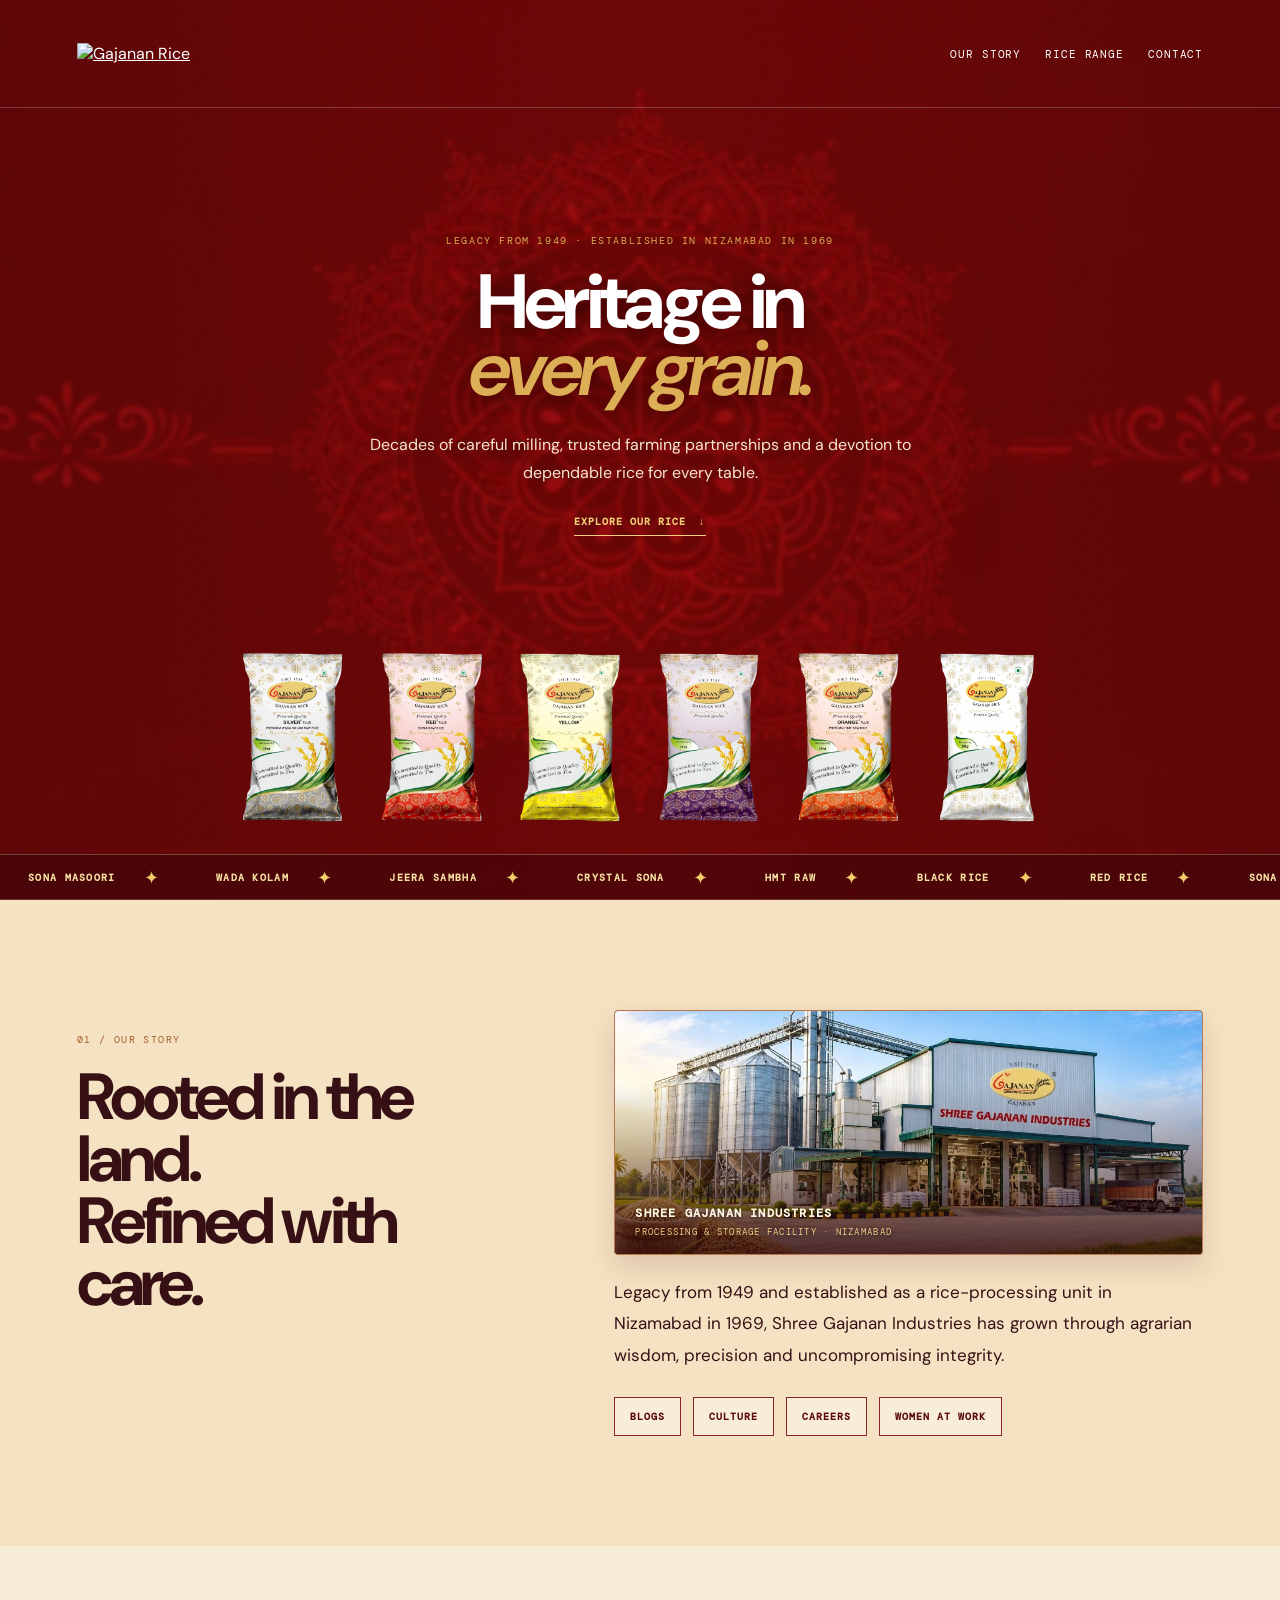
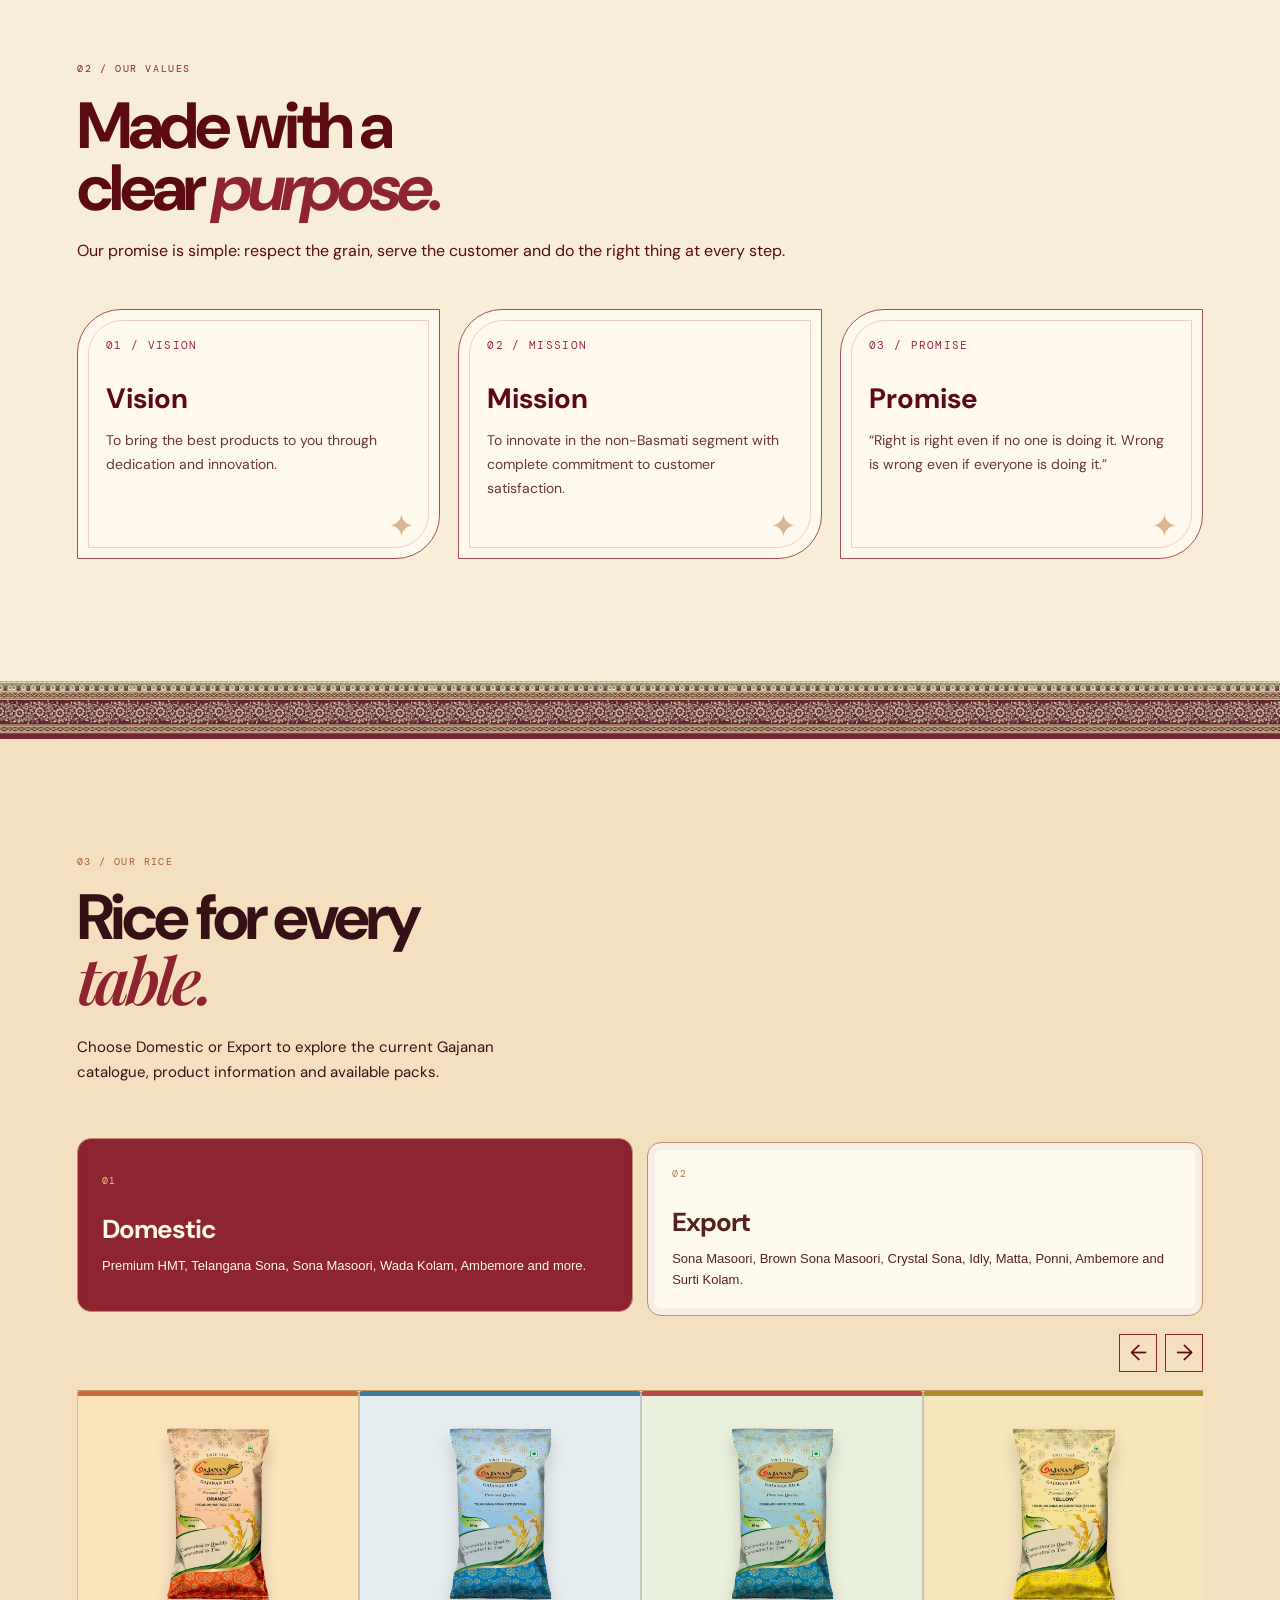
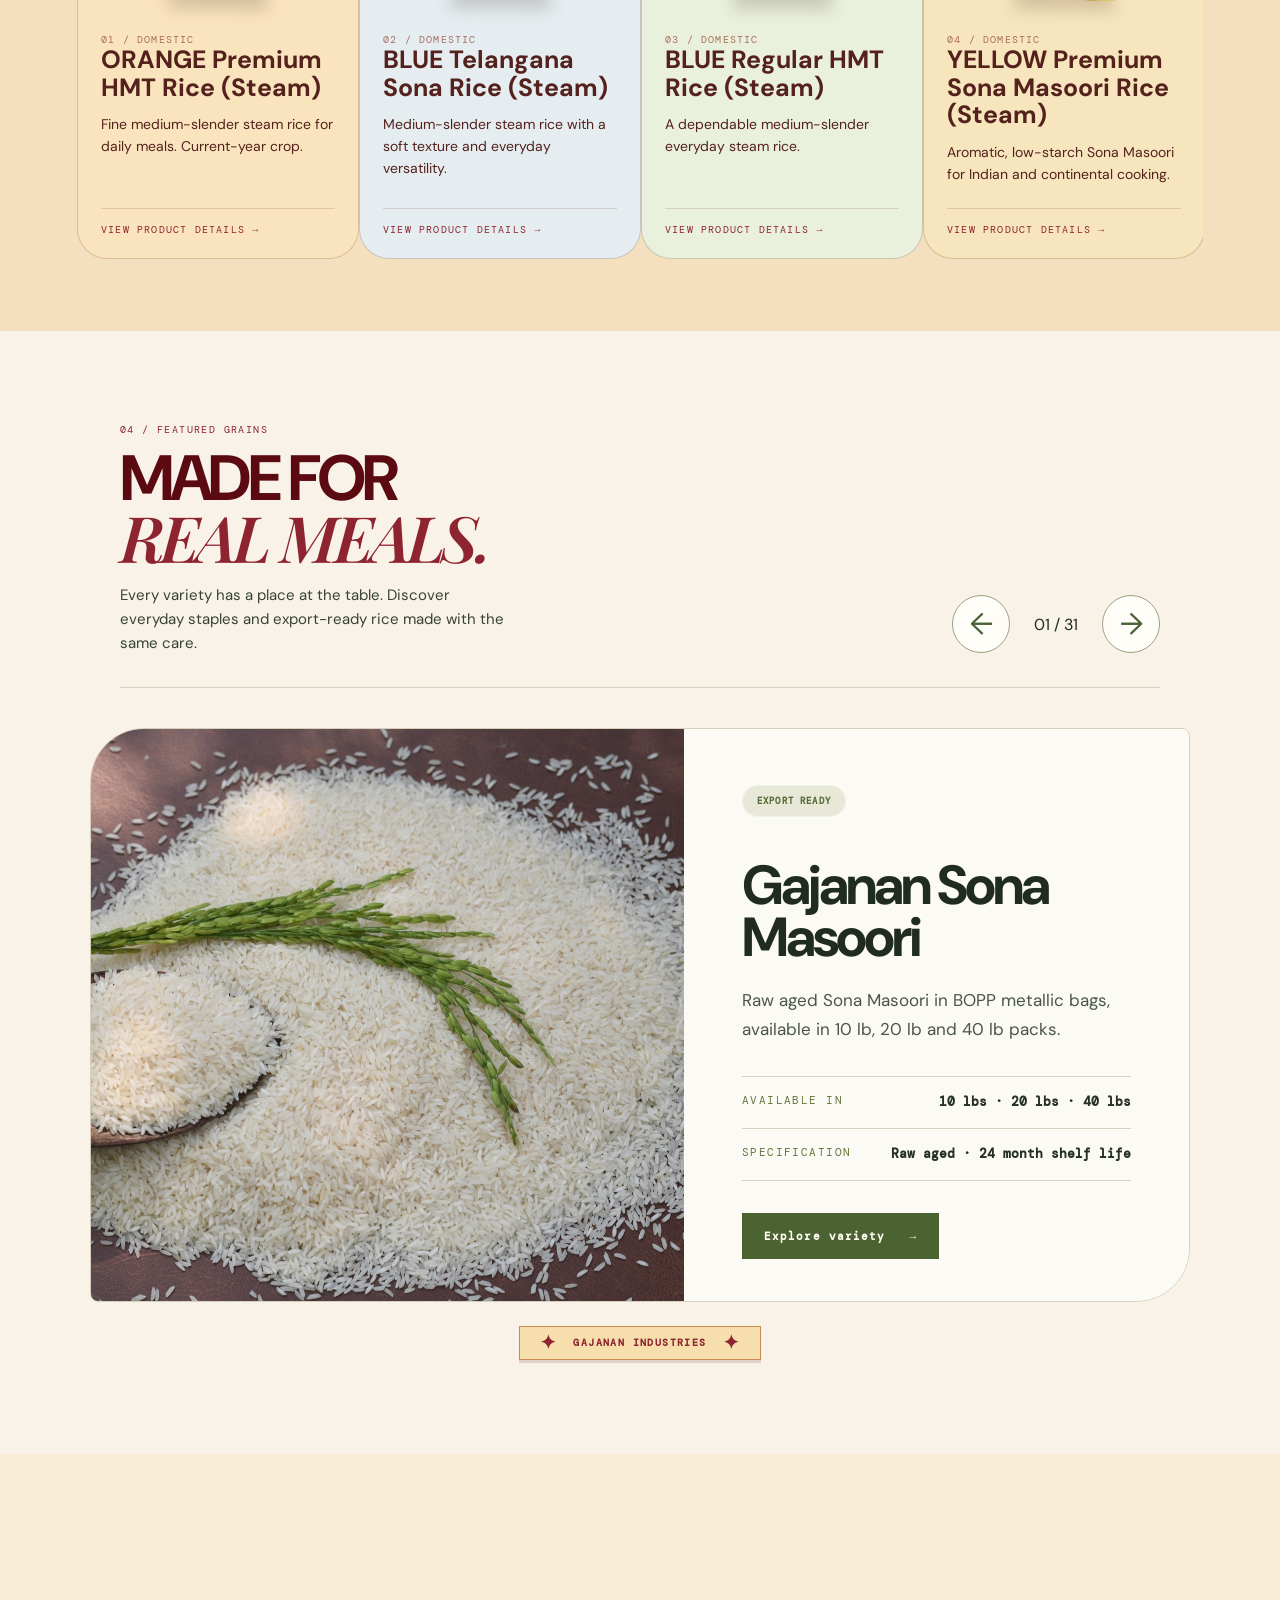
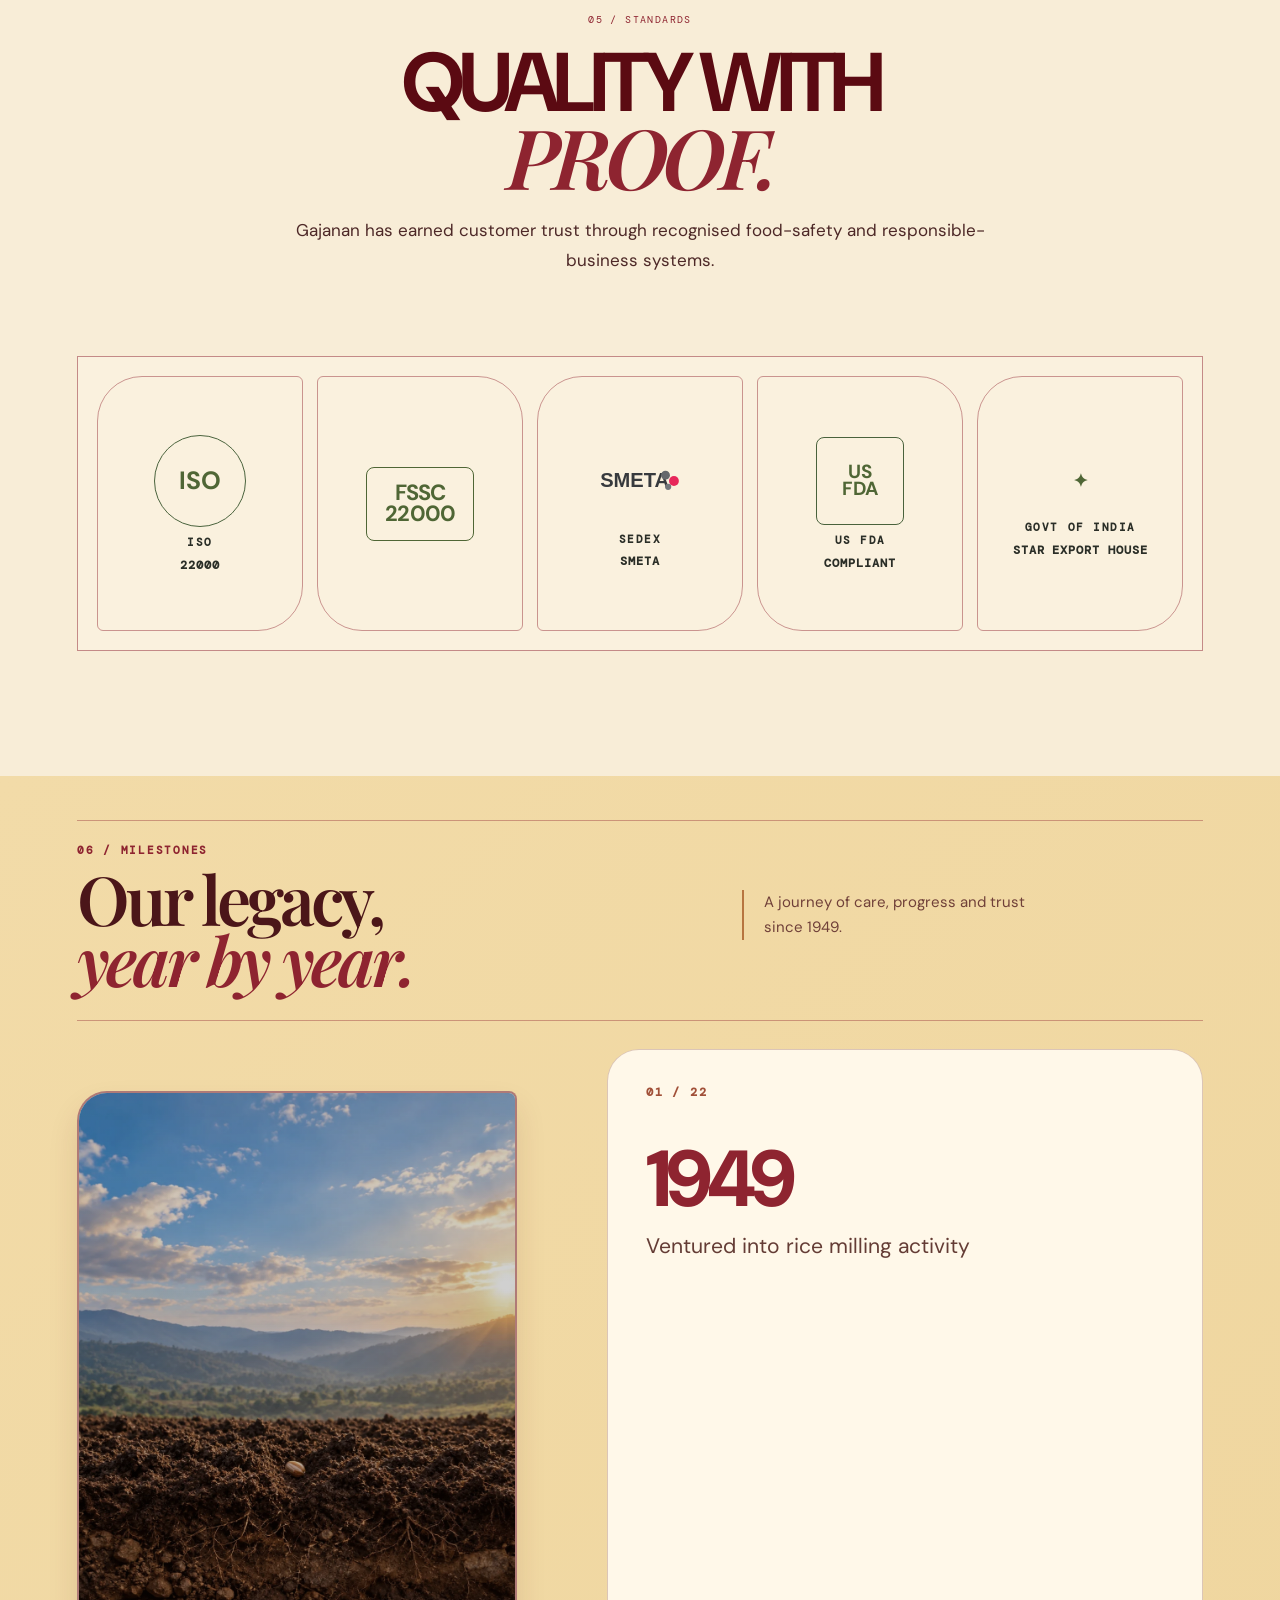
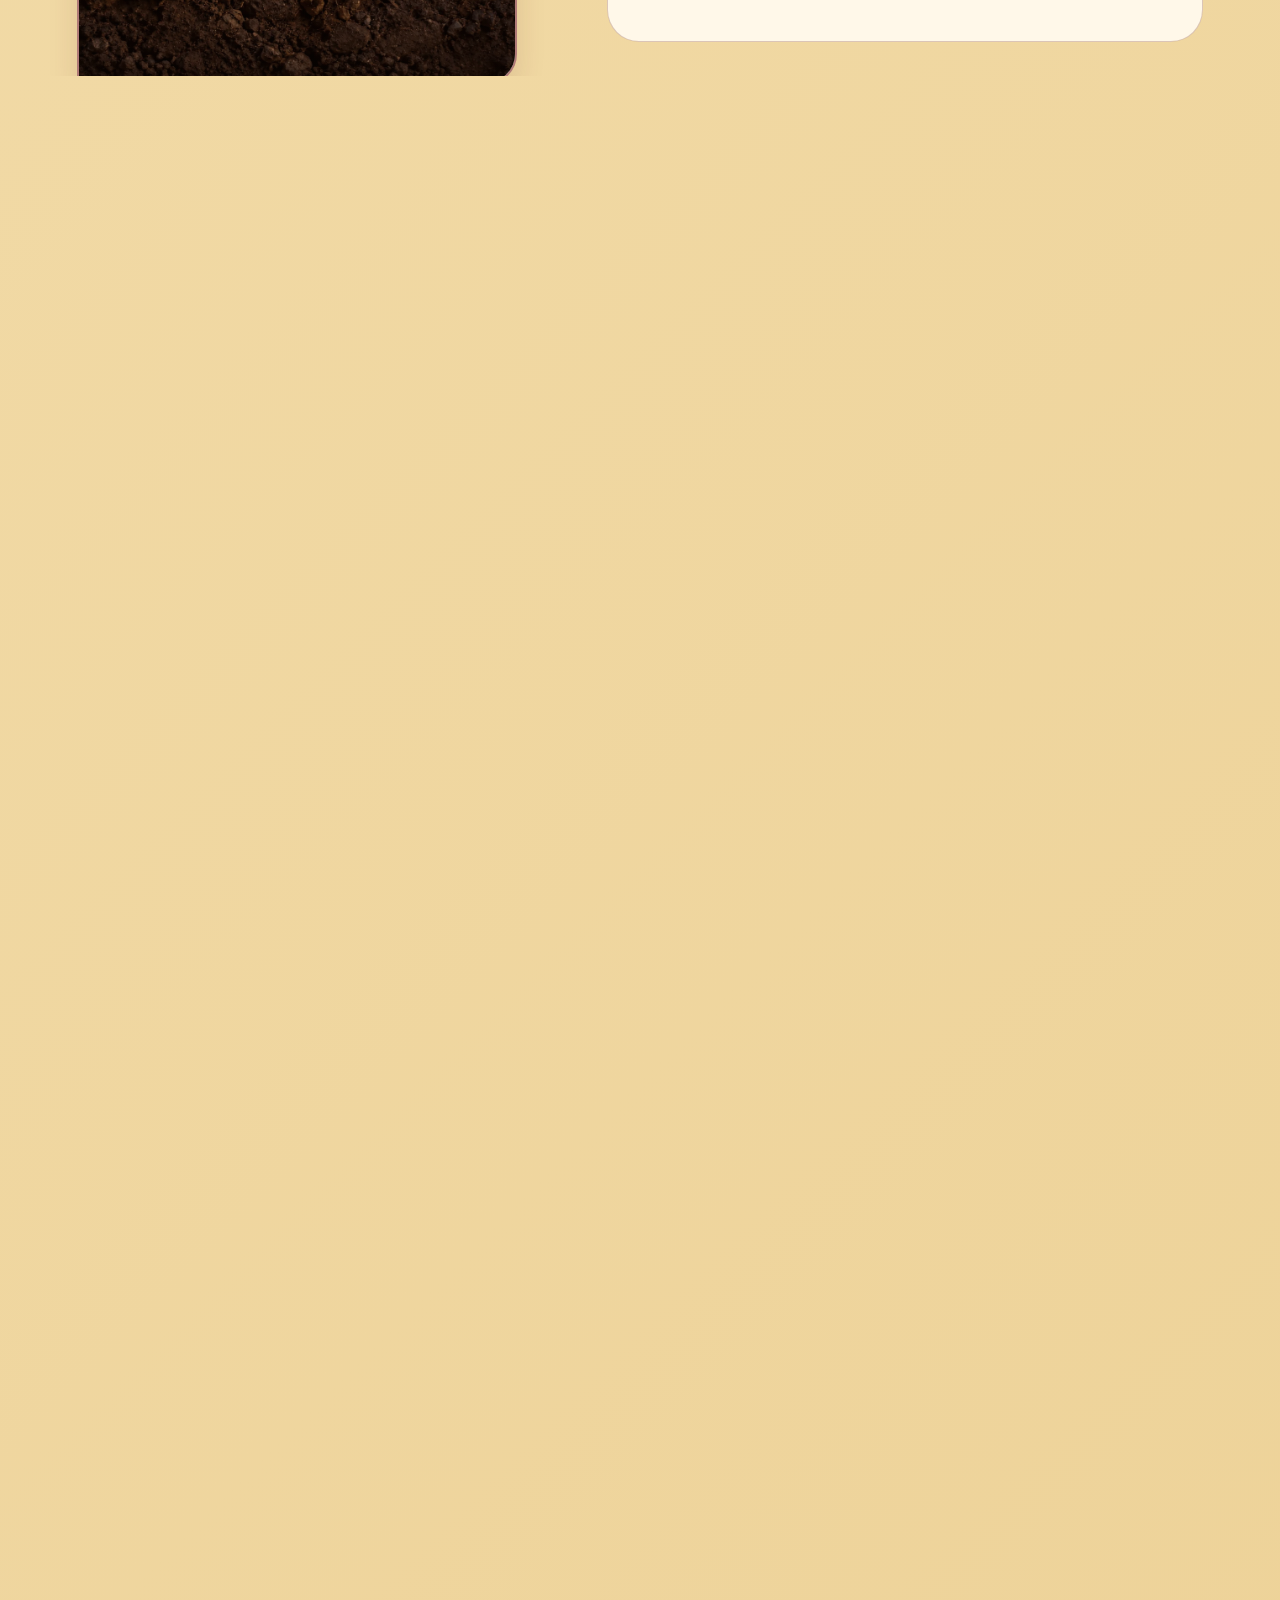
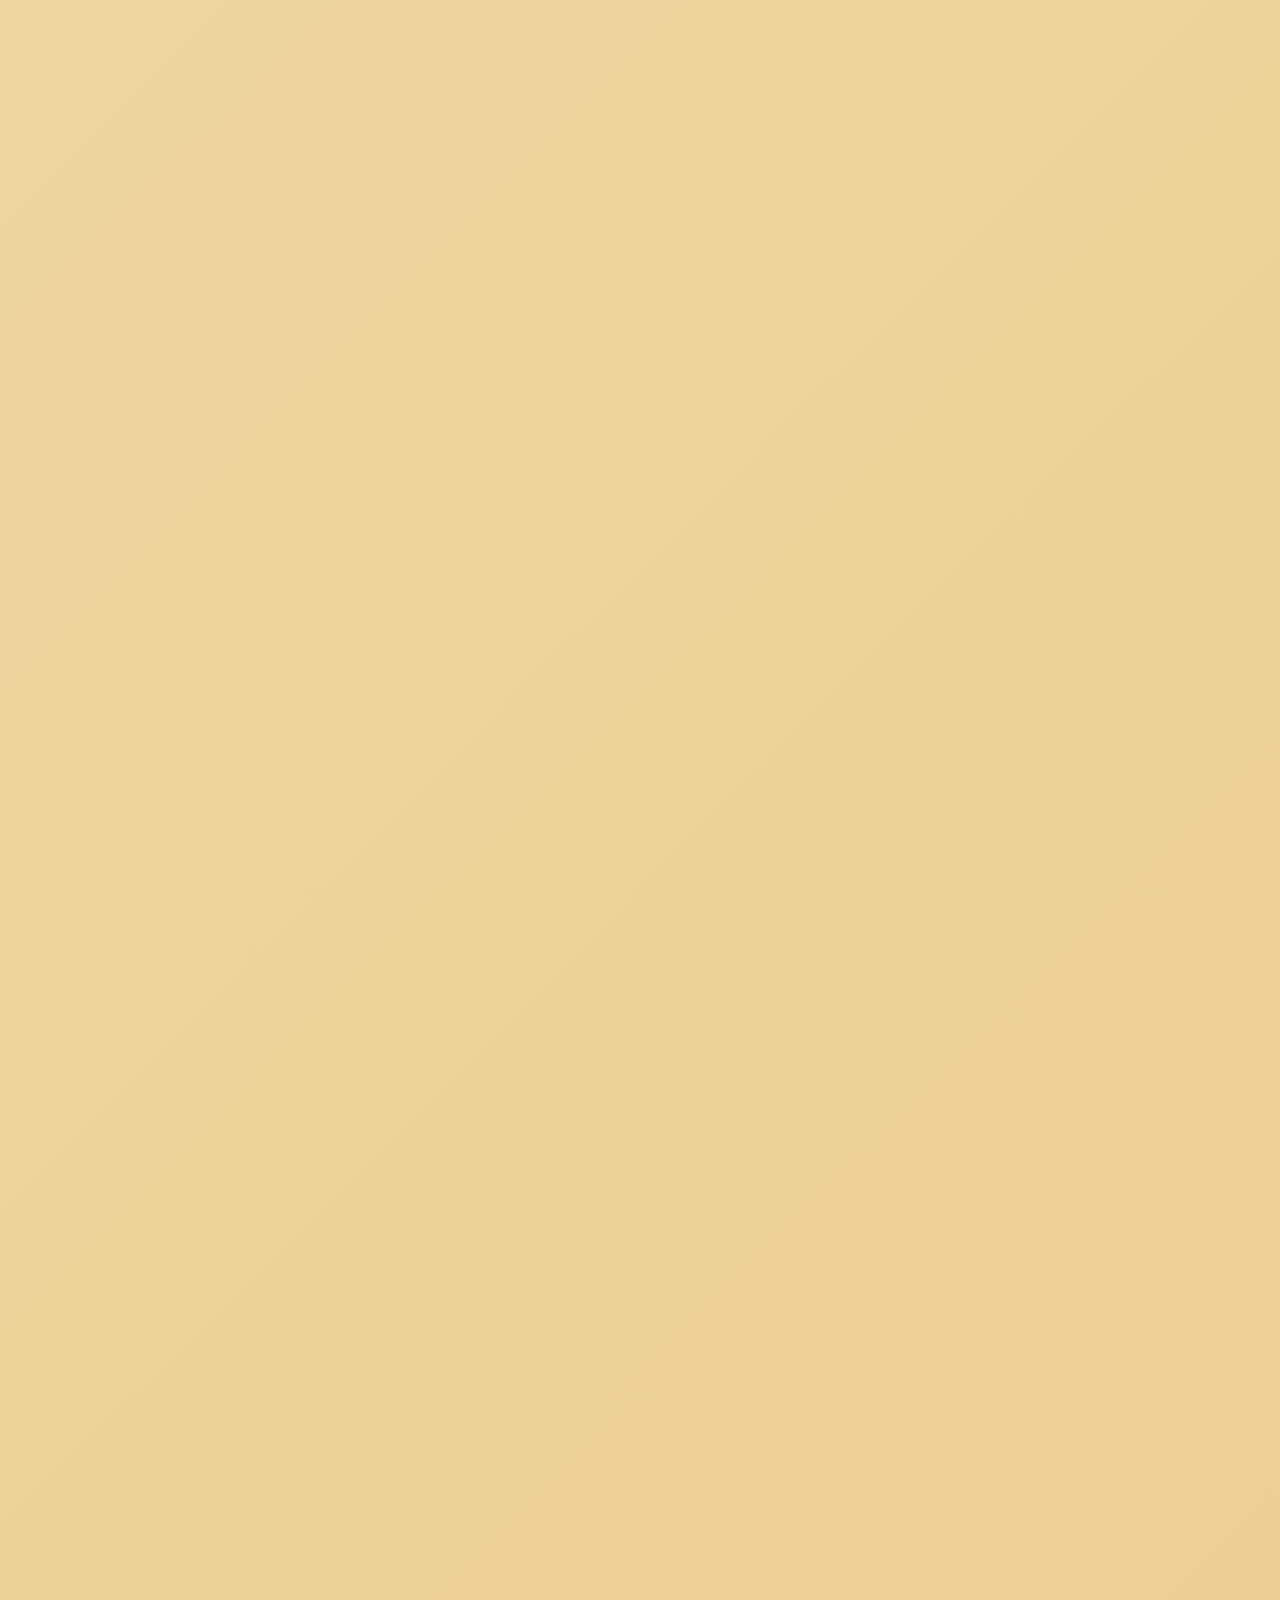
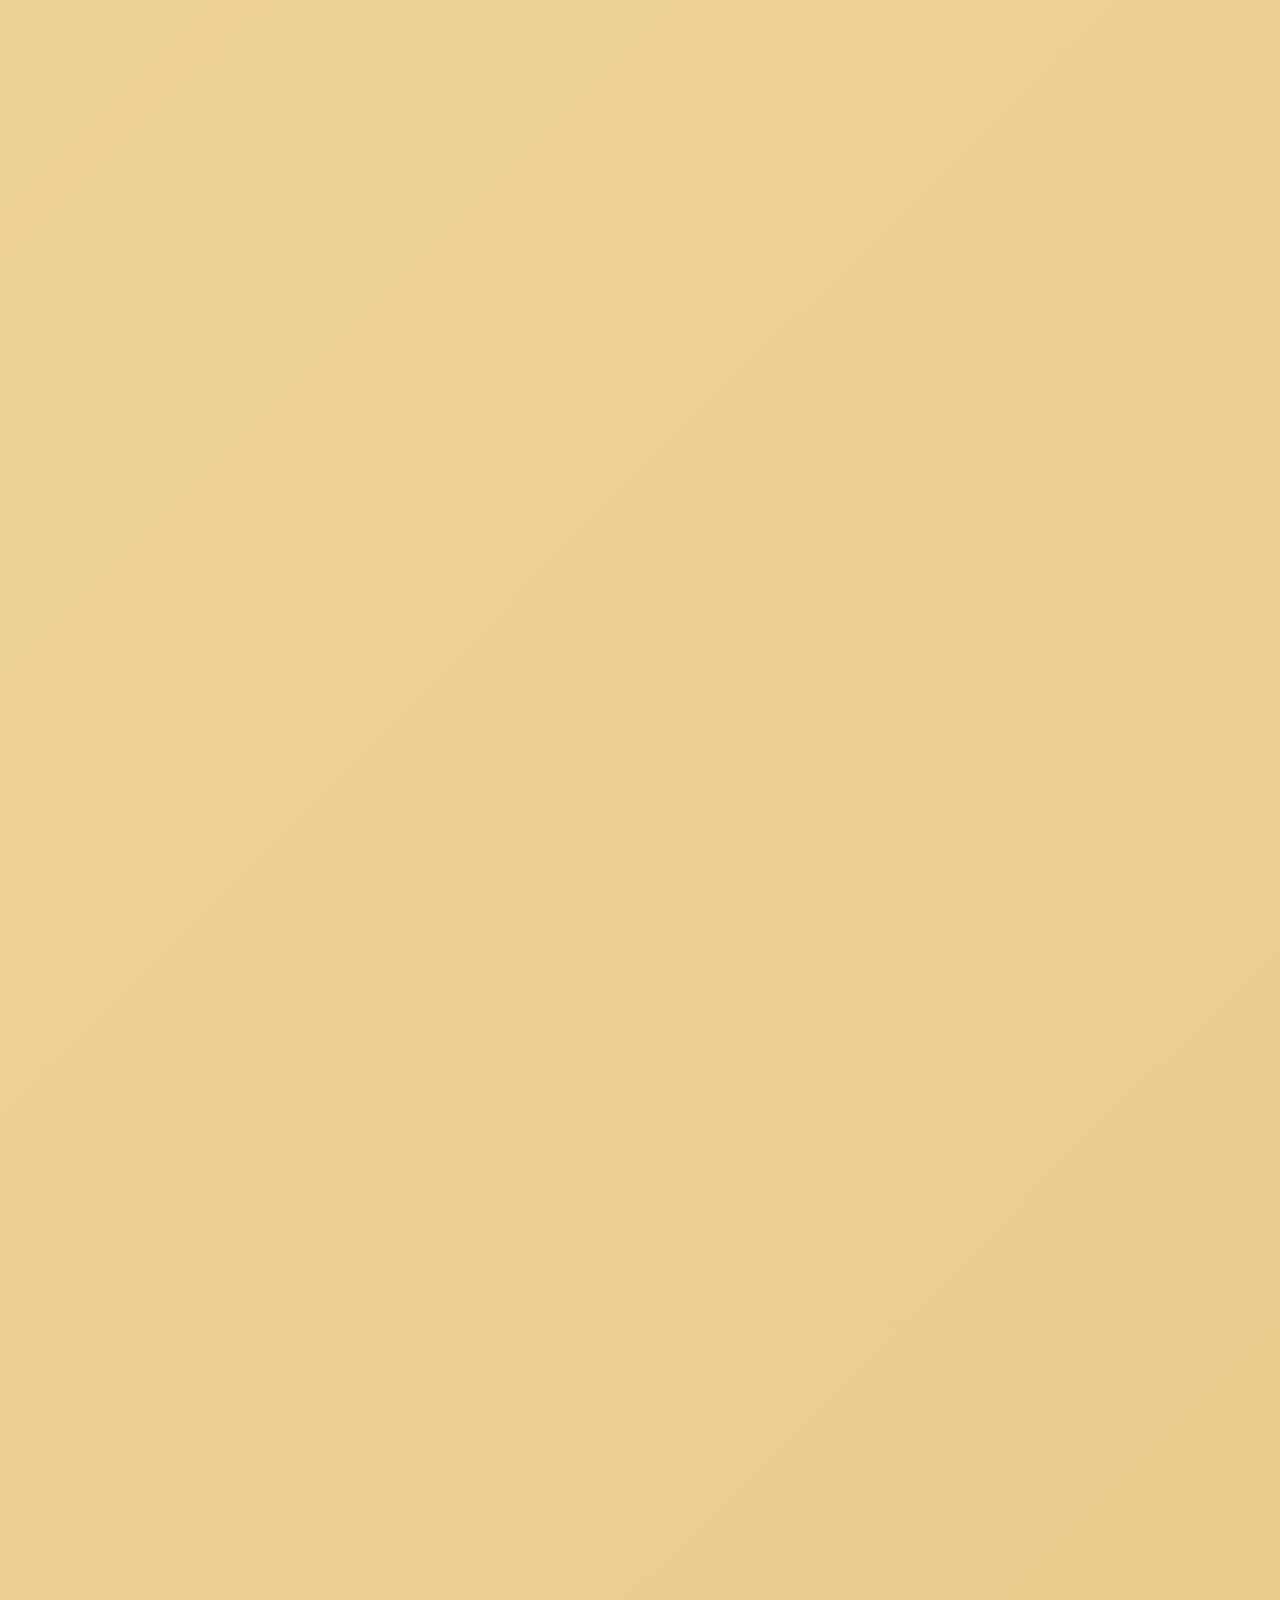
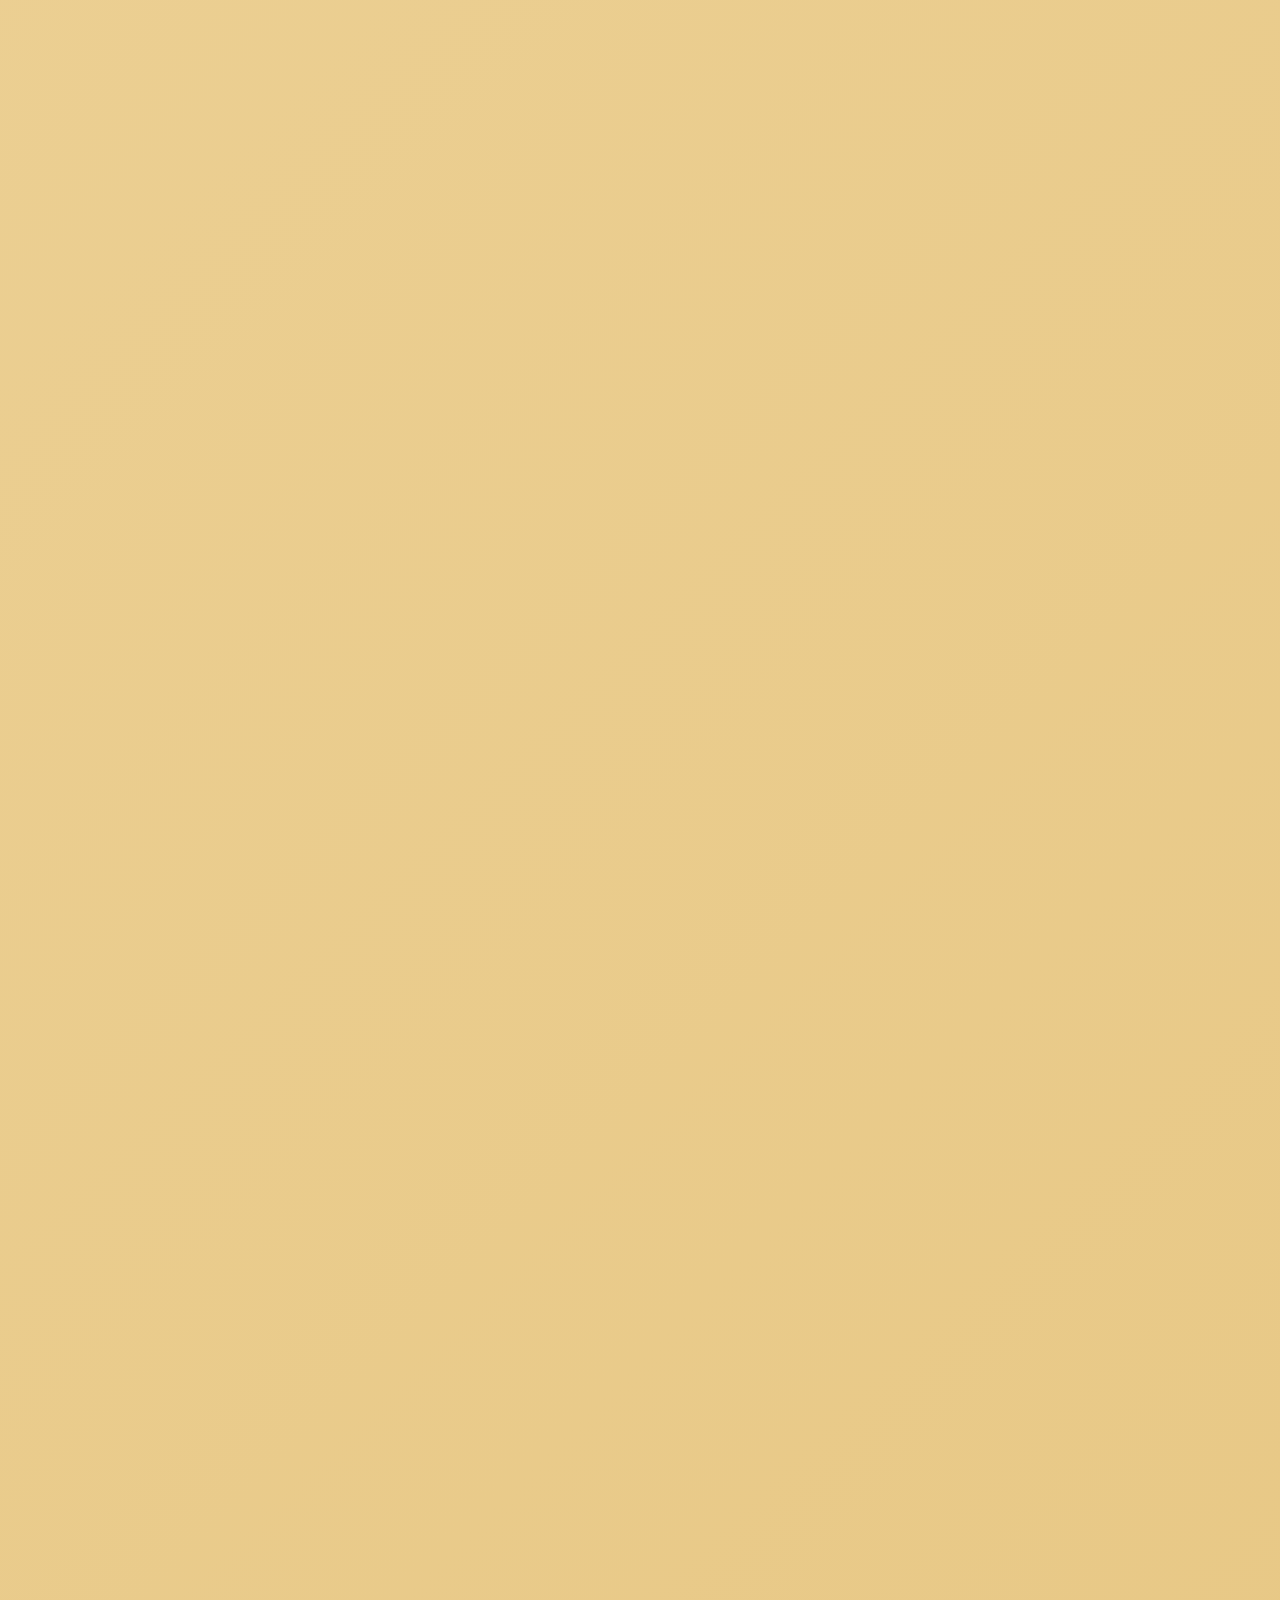
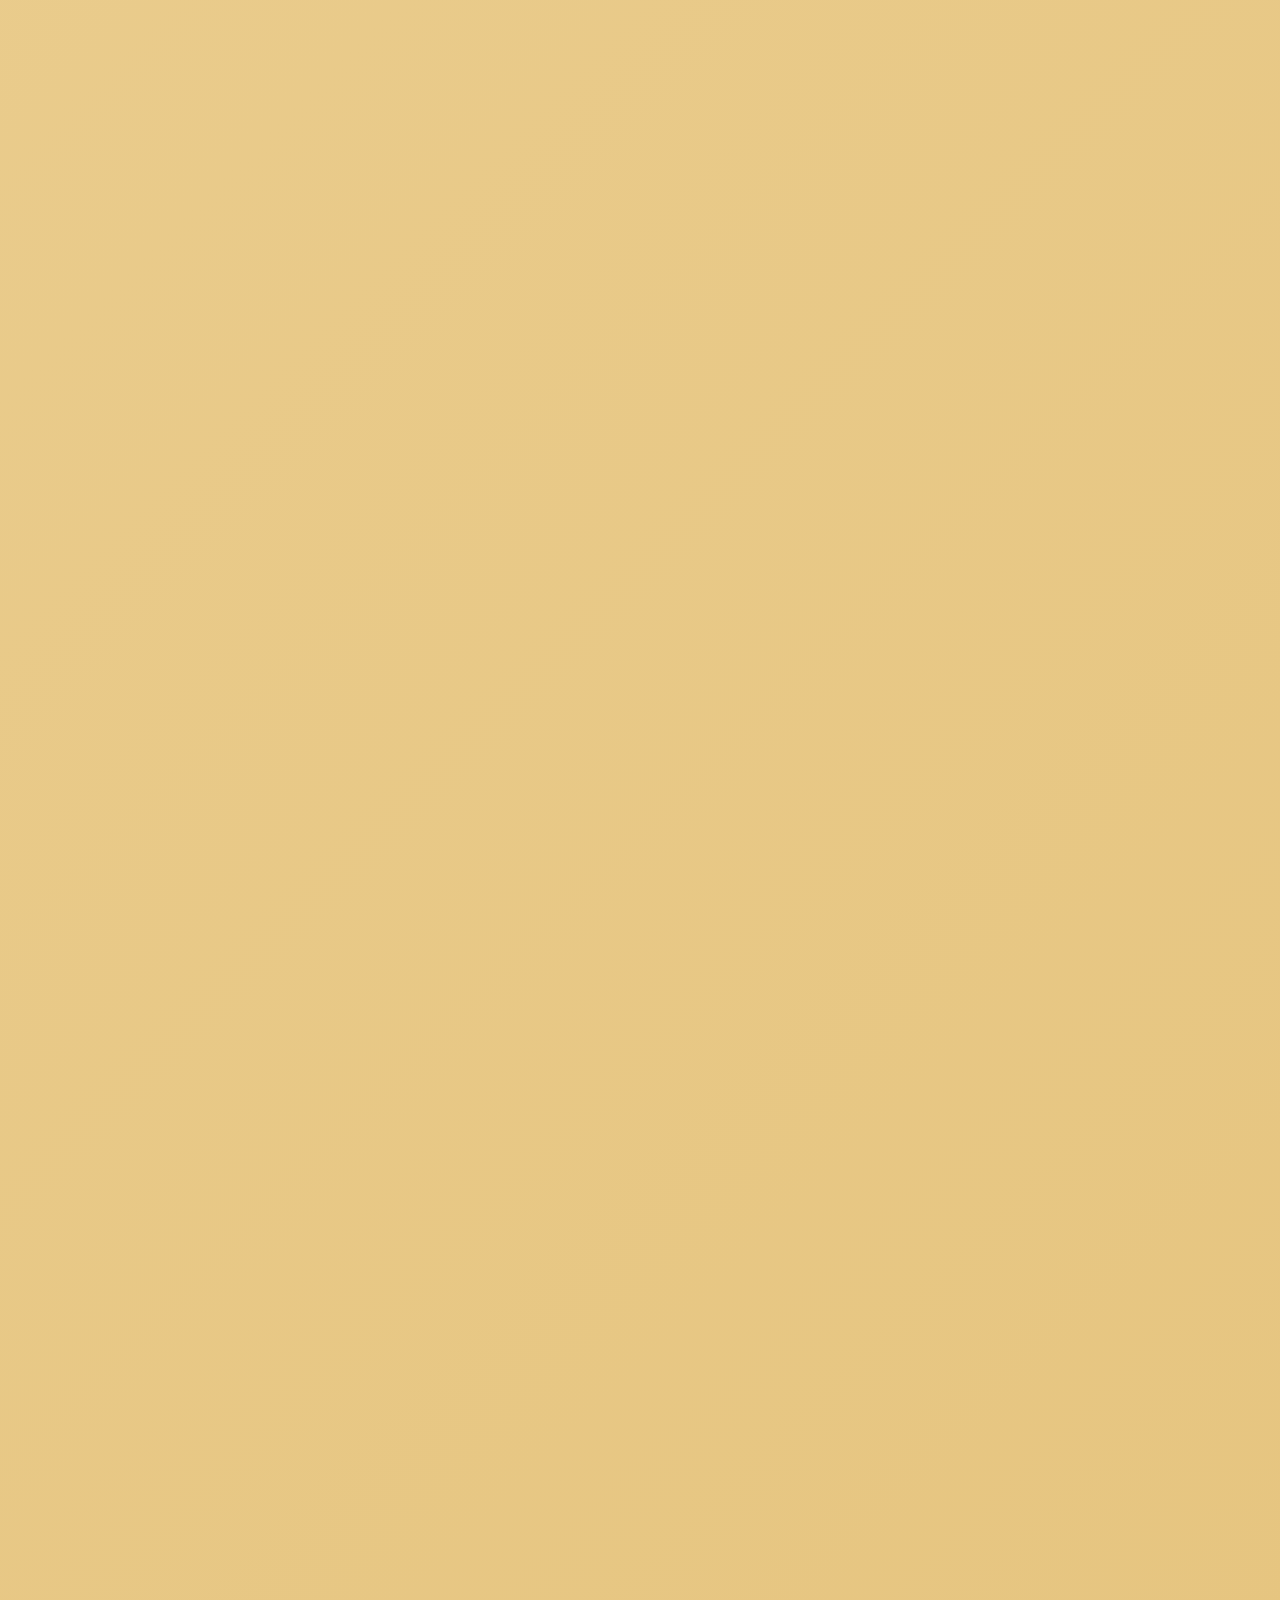
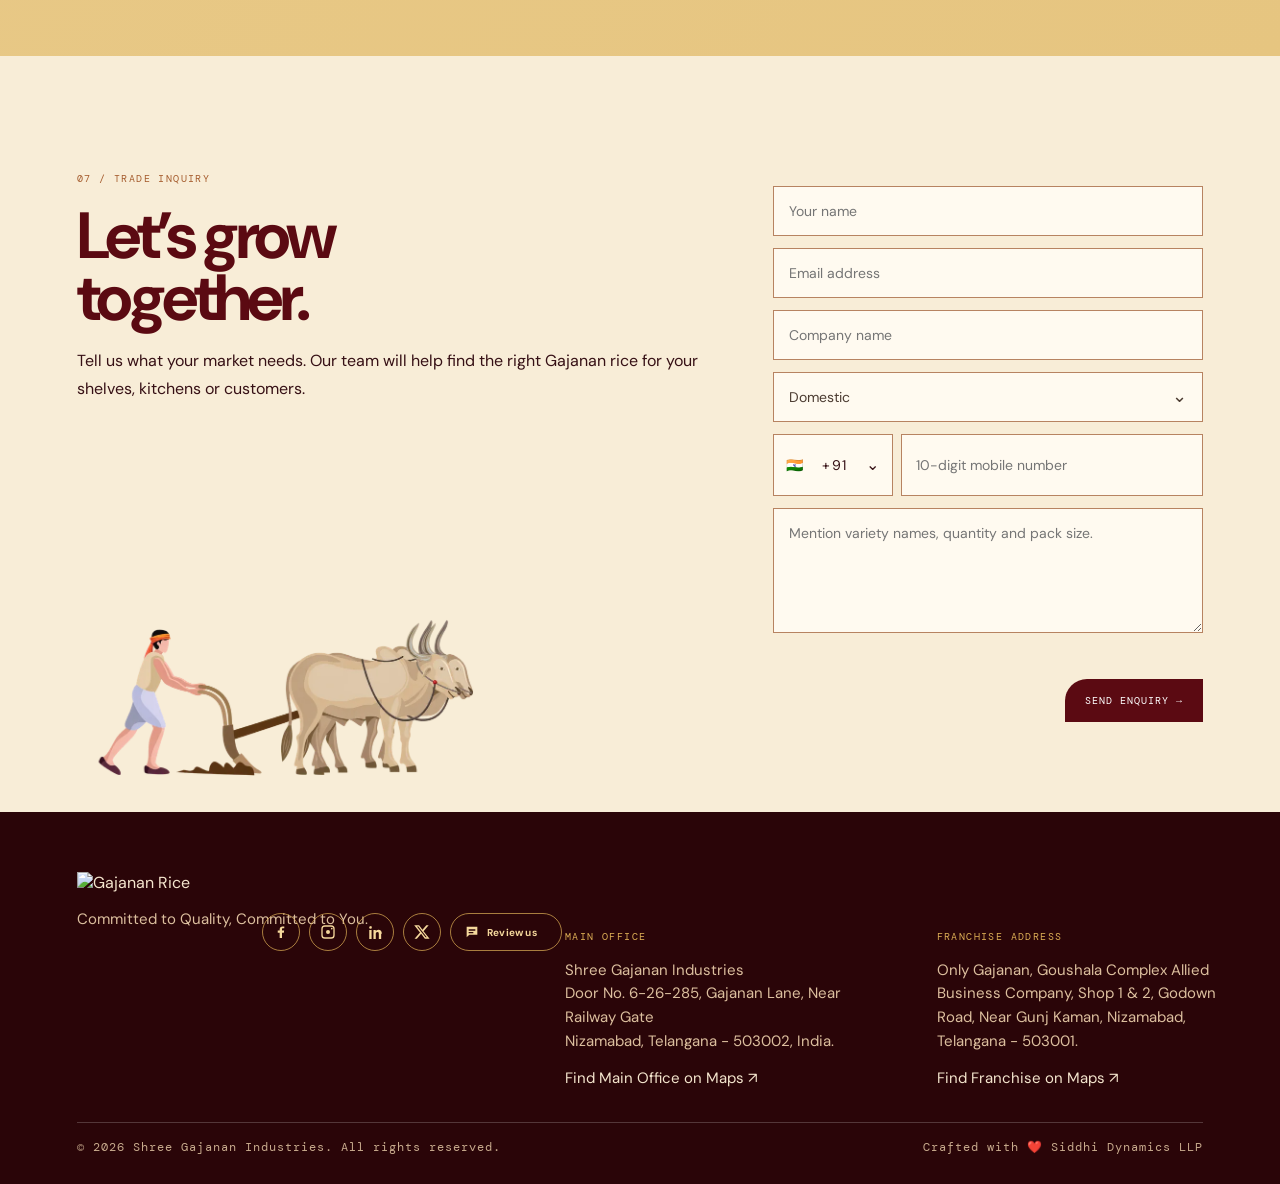
==== index.html @ 30d8d280 "Lift milestone heading title" ====
<!doctype html>
<html lang="en">
<head>
  <script>if (location.protocol === 'file:') location.replace(`http://localhost:4173/index.html${location.hash}`);</script>
  <meta charset="UTF-8">
  <meta name="viewport" content="width=device-width,initial-scale=1.0">
  <title>Shree Gajanan Industries — Pure Rice Heritage Since 1949</title>
  <meta name="description" content="Shree Gajanan Industries — Pure Rice Heritage Since 1949. Premium non-Basmati rice milling and processing in Nizamabad, Telangana.">
  <link rel="icon" type="image/png" href="https://gajanan.net/wp-content/uploads/2021/09/gajanan-logo-white.png">
  <link rel="preconnect" href="https://fonts.googleapis.com">
  <link rel="preconnect" href="https://fonts.gstatic.com" crossorigin>
  <link href="https://fonts.googleapis.com/css2?family=DM+Mono:wght@400;500&family=DM+Sans:wght@400;500;600;700&family=Playfair+Display:ital,wght@0,600;0,700;1,600&display=swap" rel="stylesheet">
  <link rel="preload" as="image" href="assets/hero/hero-mandala-landscape.webp" type="image/webp" fetchpriority="high">
  <link rel="preload" as="image" href="assets/hero/domestic-wada-kolam.webp" type="image/webp" fetchpriority="high">
  <style>
    :root{--wine:#5b0a12;--wine-dark:#2a0508;--gold:#dcae55;--cream:#f8edd7;--ink:#361015;--green:#304f3d;--line:rgba(220,174,85,.43);--sans:'DM Sans',sans-serif;--display:'Playfair Display',serif;--mono:'DM Mono',monospace}*{box-sizing:border-box}html{scroll-behavior:smooth}body{margin:0;background:var(--cream);color:var(--ink);font-family:var(--sans)}a{color:inherit}.ui2-top{min-height:770px;color:#fff;background:linear-gradient(90deg,rgba(42,5,8,.92),rgba(91,10,18,.58)),url('ui2-temple-maroon.jpeg') center/cover;position:relative;overflow:hidden}.ui2-top:after{content:'';position:absolute;inset:0;background:url('ui2-kolam-border.jpeg') center bottom/100% auto no-repeat;mix-blend-mode:screen;opacity:.22;pointer-events:none}.ui2-nav,.ui2-hero,.ui2-strip{position:relative;z-index:1;max-width:1240px;margin:auto}.ui2-nav{height:90px;display:flex;align-items:center;gap:30px;border-bottom:1px solid rgba(255,255,255,.22);padding:0 30px}.ui2-logo img{width:142px;display:block}.ui2-nav nav{display:flex;gap:28px;margin-left:auto;font:11px var(--mono);letter-spacing:.08em;text-transform:uppercase}.ui2-nav nav a{text-decoration:none}.ui2-nav nav a:hover{color:var(--gold)}.ui2-current{border:1px solid var(--gold);padding:10px 14px;text-decoration:none;font:10px var(--mono);letter-spacing:.1em;color:var(--gold)}.ui2-hero{display:grid;grid-template-columns:1fr .65fr;min-height:620px;align-items:center;padding:70px 65px}.eyebrow{font:10px var(--mono);letter-spacing:.16em;color:var(--gold);text-transform:uppercase}.ui2-hero h1{font:700 clamp(58px,7vw,108px)/.87 var(--display);letter-spacing:-.065em;margin:20px 0 23px;max-width:650px}.ui2-hero h1 em{font-weight:600;color:var(--gold)}.ui2-hero p{font-size:16px;line-height:1.75;max-width:510px;margin:0 0 30px;color:#f7e6ce}.ui2-button{display:inline-flex;align-items:center;gap:12px;background:var(--gold);color:var(--wine-dark);text-decoration:none;padding:15px 19px;font:700 10px var(--mono);letter-spacing:.1em;text-transform:uppercase}.peacock-frame{justify-self:end;width:min(310px,100%);padding:12px;border:1px solid var(--gold);border-radius:160px 160px 8px 8px;background:rgba(42,5,8,.46);box-shadow:0 20px 70px rgba(0,0,0,.3)}.peacock-frame img{width:100%;display:block;border-radius:148px 148px 4px 4px}.ui2-strip{padding:15px 30px;display:flex;justify-content:space-between;gap:18px;border-top:1px solid rgba(255,255,255,.22);font:10px var(--mono);letter-spacing:.11em;color:var(--gold)}.ui2-section{padding:110px max(6vw,30px)}.section-kicker{color:#a55c2e;font:10px var(--mono);letter-spacing:.14em}.intro{display:grid;grid-template-columns:.85fr 1.15fr;gap:8vw;align-items:end;background:#f4e2c2}.intro h2,.heritage-title h2,.quality2 h2,.contact2 h2{font:600 clamp(43px,5.1vw,76px)/.95 var(--display);letter-spacing:-.05em;margin:18px 0}.intro p{font-size:17px;line-height:1.85;margin:0;max-width:700px}.ornament{color:#a55c2e;font-size:32px;letter-spacing:.3em;margin-top:32px}.values2{background:var(--wine);color:#fff;position:relative;overflow:hidden}.values2:before{content:'';position:absolute;inset:0;background:url('ui2-lotus-maroon.jpeg') center/cover;opacity:.2;mix-blend-mode:screen}.values2>*{position:relative}.heritage-title{max-width:760px}.heritage-title h2{color:var(--cream)}.heritage-title p{font-size:16px;line-height:1.75;color:#f0d9ba}.value-grid{display:grid;grid-template-columns:repeat(3,1fr);gap:18px;margin-top:55px}.value-card{min-height:250px;padding:28px;background:rgba(39,4,8,.55);border:1px solid rgba(220,174,85,.6);border-radius:0 0 44px 0;box-shadow:8px 9px 0 rgba(0,0,0,.13)}.value-card b{display:block;color:var(--gold);font:11px var(--mono);letter-spacing:.12em}.value-card h3{font:600 35px var(--display);margin:36px 0 12px}.value-card p{font-size:14px;line-height:1.7;margin:0;color:#f8e8d2}.rice2{background:#fbf1df}.rice-head{display:flex;justify-content:space-between;align-items:end;gap:30px}.rice-head h2{font:600 clamp(43px,5vw,70px)/.95 var(--display);margin:18px 0 0}.rice-head p{max-width:400px;line-height:1.7;margin:0}.rice-list{display:grid;grid-template-columns:repeat(4,1fr);margin-top:55px;border-top:1px solid #c69564}.rice-item{padding:25px 20px 24px;border-bottom:1px solid #c69564;border-right:1px solid #c69564}.rice-item:last-child{border-right:0}.rice-item span{color:#a55c2e;font:10px var(--mono);letter-spacing:.12em}.rice-item h3{font:600 28px var(--display);margin:50px 0 8px}.rice-item p{font-size:13px;line-height:1.7;margin:0}.quality2{display:grid;grid-template-columns:1fr 1fr;padding:0;background:var(--green);color:#fff}.quality2-copy{padding:105px max(6vw,30px)}.quality2-copy p{max-width:480px;font-size:16px;line-height:1.8;color:#e8e0ca}.quality2-art{min-height:550px;background:linear-gradient(0deg,rgba(42,5,8,.18),rgba(42,5,8,.18)),url('ui2-peacock-arch.jpeg') center/cover}.timeline2{background:#edcb89}.timeline2 h2{font:600 clamp(45px,5vw,72px)/.95 var(--display);margin:18px 0 50px}.timeline-list{max-width:980px}.timeline-list article{display:grid;grid-template-columns:145px 1fr;gap:30px;border-top:1px solid rgba(54,16,21,.3);padding:23px 0}.timeline-list article:last-child{border-bottom:1px solid rgba(54,16,21,.3)}.timeline-list time{font:16px var(--mono);white-space:nowrap}.timeline-list p{font-size:16px;line-height:1.7;margin:0}.contact2{display:grid;grid-template-columns:1fr 1fr;gap:7vw;background:#f7ead2}.contact2 p{line-height:1.75}.contact2 form{display:grid;gap:12px}.contact2 input,.contact2 textarea{padding:15px;border:1px solid #bf8c58;background:rgba(255,255,255,.48);font:14px var(--sans)}.contact2 textarea{min-height:125px;resize:vertical}.contact2 button{justify-self:start;border:0;background:var(--wine);color:#fff;padding:15px 20px;font:10px var(--mono);letter-spacing:.1em;cursor:pointer}.ui2-footer{background:var(--wine-dark);color:#f5e6ce;padding:60px max(6vw,30px) 28px}.footer2-grid{display:grid;grid-template-columns:1.3fr 1fr 1fr;gap:6vw}.footer2-grid img{width:145px}.footer2-grid p{line-height:1.7;color:#dcbf9e;max-width:300px}.footer2-grid h3{font:10px var(--mono);letter-spacing:.14em;color:var(--gold)}.footer2-grid a{display:block;text-decoration:none;margin:10px 0}.footer2-bottom{margin-top:45px;padding-top:18px;border-top:1px solid rgba(255,255,255,.2);display:flex;justify-content:space-between;gap:20px;font:9px var(--mono);letter-spacing:.1em;color:#c8ab8d}.ui2-mobile{display:none}
    @media(max-width:760px){.ui2-top{min-height:720px}.ui2-nav{height:74px;padding:0 20px}.ui2-logo img{width:100px}.ui2-nav nav{display:none}.ui2-current{margin-left:auto;padding:9px 10px;font-size:8px}.ui2-hero{display:block;min-height:590px;padding:84px 28px 38px;text-align:center}.ui2-hero h1{font-size:55px;max-width:360px;margin:17px auto}.ui2-hero p{font-size:14px;margin:0 auto 24px}.peacock-frame{display:none}.ui2-strip{padding:12px 20px;overflow:hidden;white-space:nowrap;font-size:8px}.ui2-section{padding:72px 28px}.intro,.quality2,.contact2{display:block}.intro h2,.heritage-title h2,.quality2 h2,.contact2 h2{font-size:46px}.intro p{font-size:15px;margin-top:24px}.value-grid,.rice-list{grid-template-columns:1fr;gap:12px}.value-grid{margin-top:35px}.value-card{min-height:0;padding:22px;border-radius:0 0 32px 0}.value-card h3{font-size:29px;margin:22px 0 8px}.rice-head{display:block}.rice-head p{margin-top:22px}.rice-list{border-top:1px solid #c69564}.rice-item{border-right:0;padding:20px 0}.rice-item h3{margin:17px 0 7px}.quality2-art{min-height:340px}.quality2-copy{padding:72px 28px}.timeline-list article{grid-template-columns:88px 1fr;gap:14px}.timeline-list time{font-size:14px}.timeline-list p{font-size:14px}.footer2-grid{grid-template-columns:1fr;gap:22px}.footer2-bottom{display:block;line-height:1.8}.footer2-bottom span{display:block}.ui2-mobile{display:inline}.ui2-section{overflow:hidden}}
    /* UI 02 milestones — wedding invitation / embroidered card treatment */
    .timeline2{position:relative;overflow:hidden;background:#5b0a12;color:#f8edd7;background-image:linear-gradient(rgba(91,10,18,.9),rgba(91,10,18,.94)),url('ui2-temple-maroon.jpeg');background-size:cover;background-position:center}.timeline2:before{content:'';position:absolute;inset:0;background:url('ui2-kolam-border.jpeg') center/100% 100% no-repeat;mix-blend-mode:screen;opacity:.25;pointer-events:none}.timeline2>*{position:relative}.timeline2 .section-kicker{color:#efca7c}.timeline2 h2{color:#fff8e8;margin-bottom:44px}.timeline-list{display:grid;grid-template-columns:repeat(5,1fr);max-width:none;gap:14px}.timeline-list article{position:relative;display:flex;flex-direction:column;gap:19px;min-height:265px;padding:42px 21px 27px;border:1px solid rgba(239,202,124,.78);border-radius:78px 78px 16px 16px;background:linear-gradient(rgba(59,5,11,.74),rgba(59,5,11,.88)),url('ui2-lotus-maroon.jpeg') center/cover;box-shadow:inset 0 0 0 5px rgba(220,174,85,.12),0 13px 25px rgba(20,0,3,.25)}.timeline-list article:before,.timeline-list article:after{content:'❦';position:absolute;color:#efca7c;font-size:20px;line-height:1}.timeline-list article:before{top:15px;left:50%;transform:translateX(-50%)}.timeline-list article:after{bottom:10px;right:14px;transform:rotate(180deg)}.timeline-list time{font:600 24px var(--display);color:#efca7c;letter-spacing:0}.timeline-list p{font-size:13px;line-height:1.7;color:#fae8ca}.timeline-list article:nth-child(even){transform:translateY(25px);background-position:right center}@media(max-width:760px){.timeline-list{grid-template-columns:1fr;gap:12px}.timeline-list article,.timeline-list article:nth-child(even){display:grid;grid-template-columns:90px 1fr;align-items:center;min-height:0;gap:14px;padding:25px 28px 25px 38px;border-radius:48px 48px 13px 13px;transform:none}.timeline-list time{font-size:22px}.timeline-list p{font-size:13px}.timeline-list article:before{top:10px}.timeline-list article:after{bottom:8px}}
    /* Rebalance UI 02 toward a rice-industry website: art is limited to the milestone cards. */
    .ui2-top{background:linear-gradient(90deg,rgba(32,18,8,.87),rgba(32,18,8,.35)),url('https://gajanan.net/wp-content/uploads/2020/11/banner_01-1-1.jpg') center/cover}.ui2-top:after{display:none}.ui2-hero{grid-template-columns:1fr}.ui2-hero h1,.intro h2,.heritage-title h2,.rice-head h2,.quality2 h2,.contact2 h2{font-family:var(--sans);font-weight:700;letter-spacing:-.06em}.peacock-frame{display:none}.values2{background:#263a2b}.values2:before{display:none}.value-card{border-radius:8px;background:#1d2e21;box-shadow:none;border-color:rgba(220,174,85,.5)}.value-card h3{font-family:var(--sans);font-size:28px;font-weight:700;margin-top:28px}.rice-item{display:flex;flex-direction:column;background:#fff8e9}.rice-item:before{content:'';height:180px;background:center/contain no-repeat;margin:0 0 10px}.rice-item:nth-child(1):before{background-image:url('rice_sona_masoori.jpg')}.rice-item:nth-child(2):before{background-image:url('rice_kolam.jpg')}.rice-item:nth-child(3):before{background-image:url('rice_jeera_sambha.jpg')}.rice-item:nth-child(4):before{background-image:url('rice_sona_masoori.jpg')}.rice-item h3{font-family:var(--sans);font-size:22px;font-weight:700;margin:8px 0}.quality2-art{background:linear-gradient(90deg,rgba(27,45,31,.22),rgba(27,45,31,.08)),url('rice_jeera_sambha.jpg') center/cover}.ornament{display:none}@media(max-width:760px){.rice-item:before{height:160px}.ui2-hero{padding-top:105px}.quality2-art{min-height:300px}}
    .rice-item:before{display:none}.rice-product-photo{width:100%;height:175px;display:block;object-fit:cover;margin:0 0 16px;border:1px solid #d9bd92}.value-card{border-radius:44px 0 44px 0!important}@media(max-width:760px){.rice-product-photo{height:190px;margin-bottom:14px}.value-card{border-radius:32px 0 32px 0!important}}
    /* One restrained heritage tint over the rice-field hero — no layered artwork. */
    .ui2-top{background:linear-gradient(90deg,rgba(28,20,10,.86),rgba(28,20,10,.34)),url('https://gajanan.net/wp-content/uploads/2020/11/banner_01-1-1.jpg') center/cover!important}.ui2-top:after{display:block!important;background:url('ui2-kolam-border.jpeg') center/cover no-repeat!important;mix-blend-mode:screen!important;opacity:.06!important}.peacock-frame{display:none!important}.ui2-current{display:inline-flex!important;align-items:center;justify-content:center;background:#dcae55!important;color:#351014!important;border-color:#f7dfa9!important;padding:13px 18px!important;font-weight:700!important;box-shadow:0 5px 16px rgba(0,0,0,.25)}
    /* UI 02 hero: mandala landscape background — blurred via ::before pseudo-element so content stays sharp. */
    .ui2-top{background:#670b14!important}.ui2-top:before{content:'';position:absolute;inset:-20px;background:url('assets/hero/hero-mandala-landscape.webp') center center/cover no-repeat;filter:blur(6px);transform:scale(1.04);z-index:0;pointer-events:none}.ui2-top:after{content:'';position:absolute;inset:0;background:linear-gradient(90deg,rgba(30,2,6,.78) 0%,rgba(30,2,6,.42) 60%,rgba(30,2,6,.22) 100%)!important;z-index:0;pointer-events:none}.ui2-hero{display:block!important;background:none!important}.ui2-hero>div:first-child{filter:drop-shadow(0 3px 14px rgba(30,0,4,.55))}.ui2-hero .ui2-button{background:transparent!important;color:#f4ce78!important;padding:0 0 7px!important;border-bottom:1px solid currentColor;text-shadow:none}
    /* Values inspired by the supplied cream-and-maroon invitation design. */
    .values2{color:#5b0a12!important;background:#f8edd7 url('ui2-kolam-border.jpeg') center/100% 100% no-repeat!important}.values2:before{display:none!important}.values2 .eyebrow,.values2 .section-kicker{color:#8e2430!important}.heritage-title h2{color:#5b0a12!important}.heritage-title h2 em{color:#8e2430}.heritage-title p{color:#5b0a12!important}.value-card{background:rgba(255,248,232,.9)!important;border-color:#8e2430!important;box-shadow:0 8px 22px rgba(91,10,18,.12)!important}.value-card b{color:#8e2430!important}.value-card h3{color:#5b0a12!important}.value-card p{color:#67212a!important}
    /* Opening logo reveal, then a subtle handoff to the header mark. */
    .ui2-loader{position:fixed;z-index:1000;inset:0;display:grid;place-items:center;background:#5b0a12;transition:opacity .55s ease,visibility .55s ease}.ui2-loader:before{content:'';position:absolute;inset:0;background:radial-gradient(circle,rgba(220,174,85,.17),transparent 42%)}.ui2-loader img{position:relative;width:min(270px,62vw);filter:drop-shadow(0 14px 28px rgba(0,0,0,.34));animation:ui2-logo-intro 1.45s cubic-bezier(.2,.75,.2,1) both}.ui2-ready .ui2-loader{opacity:0;visibility:hidden;pointer-events:none}.ui2-ready .ui2-logo img{animation:ui2-header-logo .65s ease .12s both}@keyframes ui2-logo-intro{0%{opacity:0;transform:scale(.72)}35%{opacity:1;transform:scale(1.04)}72%{opacity:1;transform:scale(1)}100%{opacity:1;transform:scale(.82)}}@keyframes ui2-header-logo{0%{opacity:.3;transform:translateY(-6px) scale(.94)}100%{opacity:1;transform:translateY(0) scale(1)}}@media(prefers-reduced-motion:reduce){.ui2-loader{display:none}.ui2-loader img,.ui2-ready .ui2-logo img{animation:none}}
    .footer2-bottom{font-size:10px!important}
    @media(max-width:760px){.footer2-bottom{font-size:8.5px!important}.footer2-bottom span:first-child{font-size:8.5px!important}}

    /* UI 02 Hero & Desktop-Only 3-Bag Feature (Enlarged Pure Transparent PNG Products) */
    .ui2-hero{display:grid!important;grid-template-columns:1fr 1fr!important;gap:20px!important;align-items:center!important;min-height:640px!important;padding:40px 20px 40px 0!important;max-width:1280px!important;margin:0 auto!important}
    .ui2-hero-copy{position:relative;z-index:2;max-width:580px;text-align:left!important}
    .ui2-hero-copy .eyebrow{display:block;margin-bottom:12px}
    .ui2-hero-copy h1{margin:0 0 22px!important}
    .ui2-hero-copy p{margin:0 0 28px!important;max-width:510px}

    /* 3 Pure Product Bags: Large, Bold 100% Transparent PNGs */
    .ui2-hero-bags{display:flex!important;align-items:flex-end!important;justify-content:center!important;position:relative!important;z-index:2!important;padding:10px 0}
    .ui2-hero-bag-card{position:relative;transition:transform .4s cubic-bezier(.16,1,.3,1),filter .4s ease}
    .ui2-bag-1{transform:translateY(18px) rotate(-6.5deg) scale(0.92);z-index:1;margin-right:-38px}
    .ui2-bag-2{transform:translateY(-12px) rotate(0deg) scale(1.08);z-index:3}
    .ui2-bag-3{transform:translateY(18px) rotate(6.5deg) scale(0.92);z-index:2;margin-left:-38px}
    .ui2-hero-bag-card:hover{transform:translateY(-24px) scale(1.15) rotate(0deg)!important;z-index:5!important}
    
    .ui2-hero-bag-card img{width:min(235px,27vw);height:auto;max-height:365px;display:block;object-fit:contain;filter:none!important;transition:transform .4s ease}
    .ui2-bag-2 img{width:min(255px,29vw);max-height:395px}
    .ui2-hero-bag-card::after{display:none!important}
    
    @media(max-width:900px){
      .ui2-hero{
        display:flex!important;
        flex-direction:column!important;
        align-items:center!important;
        justify-content:center!important;
        padding:72px 20px 38px!important;
        text-align:center!important;
        min-height:auto!important;
        margin:0 auto!important;
        width:100%!important;
      }
      .ui2-hero-copy{
        display:flex!important;
        flex-direction:column!important;
        align-items:center!important;
        justify-content:center!important;
        text-align:center!important;
        max-width:100%!important;
        margin:0 auto!important;
        width:100%!important;
      }
      .ui2-hero-copy .eyebrow{
        display:block!important;
        text-align:center!important;
        margin:0 auto 14px!important;
        width:100%!important;
      }
      .ui2-hero-copy h1{
        text-align:center!important;
        margin:0 auto 18px!important;
        max-width:440px!important;
        width:100%!important;
      }
      .ui2-hero-copy p{
        text-align:center!important;
        margin:0 auto 24px!important;
        max-width:480px!important;
        width:100%!important;
      }
      .ui2-hero-copy .ui2-button{
        display:inline-flex!important;
        align-items:center!important;
        justify-content:center!important;
        text-align:center!important;
        margin:0 auto!important;
        align-self:center!important;
      }
      .ui2-hero-bags{
        display:flex!important;
        align-items:flex-end!important;
        justify-content:center!important;
        margin:30px auto 0!important;
        padding:10px 0 6px!important;
        width:100%!important;
      }
      .ui2-hero-bag-card img{
        width:min(115px, 28vw)!important;
        max-height:165px!important;
      }
      .ui2-bag-2 img{
        width:min(130px, 31vw)!important;
        max-height:185px!important;
      }
      .ui2-bag-1{
        transform:translateY(8px) rotate(-6deg) scale(0.94)!important;
        margin-right:-18px!important;
      }
      .ui2-bag-2{
        transform:translateY(-4px) rotate(0deg) scale(1.05)!important;
        z-index:3!important;
      }
      .ui2-bag-3{
        transform:translateY(8px) rotate(6deg) scale(0.94)!important;
        margin-left:-18px!important;
      }
    }
    @media(max-width:480px){
      .ui2-hero{padding:60px 16px 28px!important}
      .ui2-hero-copy h1{font-size:46px!important;max-width:340px!important}
      .ui2-hero-bags{margin:24px auto 0!important}
      .ui2-hero-bag-card img{
        width:min(102px, 29vw)!important;
        max-height:148px!important;
      }
      .ui2-bag-2 img{
        width:min(116px, 32vw)!important;
        max-height:164px!important;
      }
      .ui2-bag-1{margin-right:-15px!important}
      .ui2-bag-3{margin-left:-15px!important}
    }
  .hero-panel-back{position:absolute;z-index:3;left:max(5vw,30px);top:18px;border:1px solid rgba(23,19,15,.52)!important;background:rgba(255,248,235,.9)!important;color:#17130f!important;padding:10px 13px;font:10px var(--mono);letter-spacing:.1em;cursor:pointer;transition:background-color .2s ease}.hero-panel-back:hover,.hero-panel-back:focus-visible{background:#ffffff!important}@media(max-width:760px){.hero-panel-back{left:20px;top:14px}}
/* Featured grains and milestones: clear desktop hierarchy with a sticky card timeline. */
.rice-showcase-heading{display:grid!important;grid-template-columns:minmax(0,1fr) auto!important;align-items:center!important;gap:44px!important}.rice-showcase-title-group{display:grid!important;grid-template-columns:minmax(330px,.95fr) minmax(240px,.75fr)!important;column-gap:42px!important;align-items:end!important}.rice-showcase-title-group .section-kicker{grid-column:1/-1!important;margin:0 0 14px!important}.rice-showcase-title-group h2{margin:0!important}.rice-showcase-subline{display:block!important;max-width:360px!important;margin:0!important}.rice-showcase .feature-actions{position:static!important;display:flex!important;flex-direction:row!important;align-items:center!important;justify-content:center!important;gap:14px!important;width:auto!important;margin:0!important;white-space:nowrap!important}.feature-actions .feature-arrow{position:static!important;flex:0 0 auto!important}.feature-counter{min-width:64px!important;text-align:center!important}

.milestone-cards-section{background:#f1d493!important;padding:96px max(6vw,30px) 120px!important}.milestone-stack-wrap{max-width:1240px;margin:0 auto}.milestone-stack-heading{display:grid;grid-template-columns:150px minmax(0,1.35fr) minmax(250px,.75fr);gap:clamp(24px,4vw,64px);align-items:end;margin-bottom:54px;padding:24px 0 30px;border-top:1px solid rgba(142,36,48,.38);border-bottom:1px solid rgba(142,36,48,.38)}.milestone-stack-heading .section-kicker{align-self:start;padding-top:9px;color:#8e2430;font:700 11px/1 var(--mono);letter-spacing:.16em}.milestone-stack-heading h2{margin:0;color:#4b1619;font:600 clamp(46px,5.3vw,76px)/.9 var(--display);letter-spacing:-.055em}.milestone-stack-heading h2 em{color:#8e2430}.milestone-stack-heading p{max-width:315px;margin:0 0 4px;padding-left:20px;border-left:2px solid #b77540;color:#704039;font-size:15px;line-height:1.65}.milestone-stack-layout{display:grid;grid-template-columns:minmax(300px,.85fr) minmax(0,1.15fr);gap:clamp(34px,7vw,96px);align-items:start}.milestone-illustration-panel{position:sticky;top:42px;display:grid;place-items:center;min-height:560px;border:1px dashed rgba(142,36,48,.46);border-radius:42px 8px 42px 8px;background:rgba(255,249,235,.24);color:rgba(111,64,57,.64);font:700 10px var(--mono);letter-spacing:.14em;text-transform:uppercase}.milestone-year-stack{position:relative;padding-bottom:72px}.milestone-year-card{position:sticky;top:calc(38px + var(--stack-offset));min-height:250px;margin:0 0 24px;padding:34px 38px;border:1px solid rgba(112,47,33,.28);border-radius:28px 8px 28px 8px;background:#fff8e9;color:#4b1619;box-shadow:0 16px 30px rgba(91,36,28,.12);opacity:.5;transform:translateY(22px);transition:opacity .45s ease,transform .45s ease,box-shadow .3s ease}.milestone-year-card:nth-child(even){border-radius:8px 28px 8px 28px;background:#f9edd0}.milestone-year-card.is-visible{opacity:1;transform:none}.milestone-year-card:hover{box-shadow:0 22px 38px rgba(91,36,28,.18)}.milestone-year-index{display:block;margin-bottom:36px;color:#a15038;font:700 10px var(--mono);letter-spacing:.15em}.milestone-year-card time{display:block;margin:0 0 14px;color:#8e2430;font:600 clamp(40px,4vw,60px)/.9 var(--display);letter-spacing:-.04em}.milestone-year-card p{max-width:520px;margin:0;color:#643c35;font-size:16px;line-height:1.65}
@media(max-width:760px){.rice-showcase-heading{display:block!important}.rice-showcase-title-group{display:block!important}.rice-showcase-title-group .section-kicker{margin-bottom:9px!important}.rice-showcase-subline{display:block!important;margin-top:14px!important}.rice-showcase .feature-actions{justify-content:flex-start!important;margin-top:20px!important}.milestone-cards-section{padding:68px 20px 80px!important}.milestone-stack-heading{grid-template-columns:1fr;gap:18px;margin-bottom:32px}.milestone-stack-heading .section-kicker{padding:0}.milestone-stack-heading h2{font-size:clamp(46px,12vw,62px)}.milestone-stack-heading p{padding-left:14px}.milestone-stack-layout{display:block}.milestone-illustration-panel{position:relative;top:auto;min-height:210px;margin-bottom:24px;border-radius:26px 6px 26px 6px}.milestone-year-card{top:calc(16px + var(--stack-offset));min-height:0;margin-bottom:16px;padding:28px 24px}.milestone-year-index{margin-bottom:26px}.milestone-year-card time{font-size:42px}.milestone-year-card p{font-size:14px}}
  </style>
</head>
<body>
  <div class="ui2-loader" aria-hidden="true"><img src="https://gajanan.net/wp-content/uploads/2021/09/gajanan-logo-white.png" alt=""></div>
  <header class="ui2-top">
    <div class="ui2-nav"><a class="ui2-logo" href="./"><img src="https://gajanan.net/wp-content/uploads/2021/09/gajanan-logo-white.png" alt="Gajanan Rice"></a><nav><a href="#story">Our Story</a><a href="#rice">Rice Range</a><a href="#contact">Contact</a></nav></div>
    <div class="ui2-hero">
      <div class="ui2-hero-copy">
        <span class="eyebrow">Legacy from 1949 · Established in Nizamabad in 1969</span>
        <h1>Heritage in<br><em>every grain.</em></h1>
        <p>Decades of careful milling, trusted farming partnerships and a devotion to dependable rice for every table.</p>
        <a class="ui2-button" href="#rice">Explore our rice <span>↓</span></a>
      </div>
      <div class="ui2-hero-bags" aria-label="Featured domestic and export Gajanan rice bags">
            <div class="ui2-hero-bag-card ui2-bag-primary" data-rice-name="Silver Plus Premium Wada Kolam Rice 26kg"><img src="assets/hero/domestic-wada-kolam.webp" alt="Silver Plus Premium Wada Kolam rice bag" width="731" height="1200" loading="eager" fetchpriority="high" decoding="async"></div>
            <div class="ui2-hero-bag-card" data-rice-name="Red Plus Sona Masoori Raw Rice 26kg"><img src="assets/hero/domestic-red-sona.webp" alt="Red Plus Sona Masoori raw rice bag" width="731" height="1200" loading="eager" fetchpriority="low" decoding="async"></div>
            <div class="ui2-hero-bag-card" data-rice-name="Gajanan Sona Masoori Rice 26kg"><img src="assets/hero/domestic-sona-yellow-26kg.webp" alt="Gajanan Sona Masoori 26 kg rice bag" width="731" height="1200" loading="eager" fetchpriority="low" decoding="async"></div>
            <div class="ui2-hero-bag-card" data-rice-name="Gajanan Crystal Sona Masoori Rice 26kg"><img src="assets/hero/domestic-crystal-purple-26kg.webp" alt="Gajanan Crystal Sona Masoori 26 kg rice bag" width="731" height="1200" loading="eager" fetchpriority="low" decoding="async"></div>
            <div class="ui2-hero-bag-card" data-rice-name="Orange Plus Premium HMT Raw Rice 26kg"><img src="assets/hero/domestic-orange-hmt.webp" alt="Orange Plus Premium HMT raw rice bag" width="731" height="1200" loading="eager" fetchpriority="low" decoding="async"></div>
            <div class="ui2-hero-bag-card" data-rice-name="Gajanan Ponni Boiled Rice 26kg"><img src="assets/hero/domestic-ponni-white-26kg.webp" alt="Gajanan Ponni Boiled 26 kg rice bag" width="731" height="1200" loading="eager" fetchpriority="low" decoding="async"></div>
      </div>
    </div>
    <div class="ui2-product-ticker" aria-hidden="true"><div class="ui2-product-ticker-inner"><span>SONA MASOORI <b>✦</b></span><span>WADA KOLAM <b>✦</b></span><span>JEERA SAMBHA <b>✦</b></span><span>CRYSTAL SONA <b>✦</b></span><span>HMT RAW <b>✦</b></span><span>BLACK RICE <b>✦</b></span><span>RED RICE <b>✦</b></span><span>SONA MASOORI <b>✦</b></span><span>WADA KOLAM <b>✦</b></span><span>JEERA SAMBHA <b>✦</b></span><span>CRYSTAL SONA <b>✦</b></span><span>HMT RAW <b>✦</b></span><span>BLACK RICE <b>✦</b></span><span>RED RICE <b>✦</b></span></div></div>
  </header>
  <main>
    <section class="intro ui2-section" id="story"><div><span class="section-kicker">01 / OUR STORY</span><h2>Rooted in the land.<br>Refined with care.</h2><div class="ornament">❦</div></div><div class="intro-story"><div class="intro-map-preview intro-industry-photo" role="img" aria-label="Shree Gajanan Industries manufacturing plant in Nizamabad"><img src="gajanan-industry-plant.webp" alt="Shree Gajanan Industries modern processing plant" width="1024" height="575" loading="lazy"><span>SHREE GAJANAN INDUSTRIES<small>PROCESSING &amp; STORAGE FACILITY · NIZAMABAD</small></span></div><p>Legacy from 1949 and established as a rice-processing unit in Nizamabad in 1969, Shree Gajanan Industries has grown through agrarian wisdom, precision and uncompromising integrity.</p><div class="story-links" id="story-links" aria-label="More from Gajanan"><button type="button">Blogs <span>Coming soon</span></button><button type="button">Culture <span>Coming soon</span></button><button type="button">Careers <span>Coming soon</span></button><button type="button">Women at Work <span>Coming soon</span></button></div></div></section>
    <section class="values2 ui2-section"><div class="heritage-title"><span class="eyebrow">02 / OUR VALUES</span><h2>Made with a<br>clear <em>purpose.</em></h2><p>Our promise is simple: respect the grain, serve the customer and do the right thing at every step.</p></div><div class="value-grid"><article class="value-card"><b>01 / VISION</b><h3>Vision</h3><p>To bring the best products to you through dedication and innovation.</p></article><article class="value-card"><b>02 / MISSION</b><h3>Mission</h3><p>To innovate in the non-Basmati segment with complete commitment to customer satisfaction.</p></article><article class="value-card"><b>03 / PROMISE</b><h3>Promise</h3><p>“Right is right even if no one is doing it. Wrong is wrong even if everyone is doing it.”</p></article></div></section>
    <section class="rice2 ui2-section" id="rice"><div class="rice-head"><div><span class="section-kicker">03 / OUR RICE</span><h2>Rice for every<br><em>table.</em></h2></div><p>Choose Domestic or Export to explore the current Gajanan catalogue, product information and available packs.</p></div><div class="rice-categories" id="products"><button class="rice-category is-selected" type="button" data-category="domestic"><span>01</span><b>Domestic</b><p>Premium HMT, Telangana Sona, Sona Masoori, Wada Kolam, Ambemore and more.</p></button><button class="rice-category" type="button" data-category="export"><span>02</span><b>Export</b><p>Sona Masoori, Brown Sona Masoori, Crystal Sona, Idly, Matta, Ponni, Ambemore and Surti Kolam.</p></button></div><div class="rice-list" aria-live="polite"></div><div class="rice-showcase"><div class="rice-showcase-heading"><div class="rice-showcase-title-group"><span class="section-kicker">04 / FEATURED GRAINS</span><h2>MADE FOR <em>REAL MEALS.</em></h2><p class="rice-showcase-subline">Every variety has a place at the table. Discover everyday staples and export-ready rice made with the same care.</p></div><div class="feature-actions" aria-label="Featured grains controls"><button type="button" class="feature-arrow feature-arrow-prev" aria-label="Previous featured grain">←</button><span class="feature-counter" aria-live="polite">01 / 31</span><button type="button" class="feature-arrow feature-arrow-next" aria-label="Next featured grain">→</button></div></div><div class="featured-grain-grid" aria-live="polite"></div><div class="featured-grain-signature" aria-label="Gajanan Industries"><span>✦</span> GAJANAN INDUSTRIES <span>✦</span></div></div></section>
    <section class="quality-proof ui2-section" id="quality"><div class="proof-heading"><span class="section-kicker">05 / STANDARDS</span><h2>QUALITY WITH<br><em>PROOF.</em></h2><p>Gajanan has earned customer trust through recognised food-safety and responsible-business systems.</p></div><div class="proof-certificates"><article><span class="proof-icon iso-icon">ISO</span><small>ISO</small><b>22000</b></article><article><span class="proof-icon fssc-icon"><svg viewBox="0 0 190 58" aria-label="FSSC 22000 logo"><g fill="none" stroke-width="5"><path d="M22 11a18 18 0 1 0 13 31" stroke="#58af89"/><path d="M30 8a19 19 0 0 1 12 34" stroke="#a4a8a1"/></g><text x="52" y="37" fill="#258a68" font-family="Arial,sans-serif" font-size="27" font-weight="700">FSSC</text><text x="121" y="37" fill="#91958f" font-family="Arial,sans-serif" font-size="26">22000</text></svg></span><small>FSSC</small><b>22000</b></article><article><span class="proof-icon organic-icon"><svg viewBox="0 0 150 106" aria-label="India Organic certification logo"><g transform="translate(9 10)"><path d="M22 30c14-19 38-29 63-24" fill="none" stroke="#73b9ea" stroke-width="8" stroke-linecap="round"/><path d="M16 41c9 23 31 38 57 39" fill="none" stroke="#f06e4c" stroke-width="8" stroke-linecap="round"/><path d="M35 62c14 15 34 22 54 17" fill="none" stroke="#f6bd45" stroke-width="7" stroke-linecap="round"/><path d="M68 66c-4-24 5-43 28-55 4 24-7 44-28 55Z" fill="#75ad45"/><path d="M68 65c-13-13-27-16-41-8 11 16 25 18 41 8Z" fill="#70aa43"/><circle cx="66" cy="40" r="8" fill="#70b8ea"/><text x="99" y="20" fill="#6daee0" font-family="Arial,sans-serif" font-size="12" font-weight="700" transform="rotate(24 99 20)">India</text><text x="97" y="36" fill="#6daee0" font-family="Arial,sans-serif" font-size="12" font-weight="700" transform="rotate(48 97 36)">Organic</text></g></svg></span><small>ORGANIC</small><b>CERTIFIED</b></article><article><span class="proof-icon sedex-icon"><svg viewBox="0 0 188 62" aria-label="SMETA logo"><text x="5" y="45" fill="#373a3d" font-family="Arial,sans-serif" font-size="45" font-weight="700">SMETA</text><circle cx="151" cy="18" r="10" fill="#65686c"/><circle cx="170" cy="31" r="11" fill="#e7275a"/><circle cx="157" cy="44" r="7" fill="#73767a"/></svg></span><small>SEDEX</small><b>SMETA</b></article><article><span class="proof-icon usfda-icon">US<br>FDA</span><small>US FDA</small><b>COMPLIANT</b></article></div></section>
    <section class="milestone-cards-section ui2-section" id="milestones">
      <div class="milestone-cards-wrap milestone-book-wrap">
        <div class="milestone-cards-heading">
          <span class="section-kicker">06 / MILESTONES</span>
          <h2>Our legacy,<br><em>page by page.</em></h2>
          <p>A journey of care, progress and trust since 1949.</p>
        </div>
        <div class="milestone-book-stage">
          <button class="milestone-book-control is-previous" type="button" aria-label="Show previous milestone pages">←</button>
          <div class="milestone-book" aria-live="polite">
            <div class="milestone-book-cover">
              <img src="https://gajanan.net/wp-content/uploads/2021/09/gajanan-logo-white.png" alt="Gajanan Industries">
              <span>GAJANAN INDUSTRIES</span>
              <b>The legacy of every grain</b>
            </div>
            <div class="milestone-book-spread"></div>
            <div class="milestone-book-pagination"></div>
          </div>
          <button class="milestone-book-control is-next" type="button" aria-label="Show next milestone pages">→</button>
        </div>
      </div>
    </section>
    <section class="contact2 ui2-section" id="contact"><div><span class="section-kicker">07 / TRADE INQUIRY</span><h2>Let’s grow<br>together.</h2><p>Tell us what your market needs. Our team will help find the right Gajanan rice for your<br>shelves, kitchens or customers.</p></div><form><input aria-label="Your name" placeholder="Your name"><input type="email" aria-label="Email address" placeholder="Email address"><input aria-label="Company name" placeholder="Company name"><select aria-label="Enquiry type"><option value="products">Regarding products</option><option value="export">Export or distribution</option><option value="private-label">Private label</option><option value="other">Other enquiry</option></select><textarea aria-label="Your enquiry" placeholder="Tell us about your enquiry"></textarea><button type="button">SEND ENQUIRY →</button></form><a class="contact-admin-art" href="admin.html" aria-label="Open Admin Portal"><img class="contact-lotus" src="assets/ui/farmer.webp" alt=""></a></section>
  </main>
  <footer class="ui2-footer"><div class="footer2-grid"><div><img src="https://gajanan.net/wp-content/uploads/2021/09/gajanan-logo-white.png" alt="Gajanan Rice"><p>Committed to Quality, Committed to You.</p></div><div><h3>MAIN OFFICE</h3><p>Shree Gajanan Industries<br>Door No. 6-26-285, Gajanan Lane, Near Railway Gate<br>Nizamabad, Telangana - 503002, India.</p><a href="https://maps.app.goo.gl/Wewva7QdFPmn2T4PA" target="_blank" rel="noopener">Find Main Office on Maps ↗</a></div><div><h3>FRANCHISE ADDRESS</h3><p>Only Gajanan, Goushala Complex Allied Business Company, Shop 1 & 2, Godown Road, Near Gunj Kaman, Nizamabad, Telangana - 503001.</p><a href="https://maps.app.goo.gl/1rUmhufmhhmazXy39" target="_blank" rel="noopener">Find Franchise on Maps ↗</a></div></div><div class="footer2-bottom"><span>© 2026 Shree Gajanan Industries. All rights reserved.</span><span>Crafted with ❤️ <a href="https://siddhidynamics.in/" target="_blank" rel="noopener" style="text-decoration:none!important;">Siddhi Dynamics LLP</a></span></div></footer>
  <script>
    const markUi2Ready = () => document.body.classList.add('ui2-ready');
    if (document.readyState === 'complete') {
      setTimeout(markUi2Ready, 400);
    } else {
      window.addEventListener('load', () => setTimeout(markUi2Ready, 600));
      setTimeout(markUi2Ready, 2000);
    }
    const riceList = document.querySelector('.rice-list');
    const bag = (family, file) => `catalog-bags/all-variants/${family}/${file}`;
    const dp = (folder, file) => `assets/Domestic Products/${folder}/${file}`;
    const packVariantFamilies = {
      // Legacy colour-family keys kept for backward-compat (admin-added products, etc.)
      orange: [['1 kg','Front',bag('ORANGE BAGS/FRONT','1kg Orange Plus Premium hmt raw rice Front.jpg')],['5 kg','Front',bag('ORANGE BAGS/FRONT','5kg Orange Plus Premium hmt raw rice Front.jpg')],['10 kg','Front',bag('ORANGE BAGS/FRONT','10KG Orange Front.png')],['26 kg','Front',bag('ORANGE BAGS/FRONT','26 KG Orange Front.jpg')],['30 kg','Front',bag('ORANGE BAGS/FRONT','30KG Orange Front.jpg')],['1 kg','Back',bag('ORANGE BAGS/BACK','1kg Orange Plus Premium hmt raw rice Back.jpg')],['5 kg','Back',bag('ORANGE BAGS/BACK','5kg Orange Plus Premium hmt raw rice Back.jpg')],['10 kg','Back',bag('ORANGE BAGS/BACK','10KG Orange Back.png')],['26 kg','Back',bag('ORANGE BAGS/BACK','26 KG Orange Back.jpg')],['30 kg','Back',bag('ORANGE BAGS/BACK','30KG Orange Back.jpg')]],
      blue: [['26 kg','Front',bag('OTHER BAGS/26KG/FRONT','26 KG Blue Front.jpg')],['26 kg','Back',bag('OTHER BAGS/26KG/BACK','26 KG Blue Back.jpg')]],
      sky: [['1 kg','Front',bag('SKY BLUE BAGS/FRONT','1kg Sona masoori raw rice plus Front.jpg')],['5 kg','Front',bag('SKY BLUE BAGS/FRONT','5kg Sona masoori raw rice plus Front.jpg')],['10 kg','Front',bag('SKY BLUE BAGS/FRONT','10 KG Sky Blue Front.png')],['26 kg','Front',bag('SKY BLUE BAGS/FRONT','26 KG Sky Blue Front.jpg')],['30 kg','Front',bag('SKY BLUE BAGS/FRONT','30KG Blue Front Mockup.jpg')],['1 kg','Back',bag('SKY BLUE BAGS/BACK','1kg Sona masoori raw rice plus Backkk.jpg')],['5 kg','Back',bag('SKY BLUE BAGS/BACK','5kg Sona masoori raw rice plus Back.jpg')],['10 kg','Back',bag('SKY BLUE BAGS/BACK','10KG Sky Blue Back.png')],['26 kg','Back',bag('SKY BLUE BAGS/BACK','26 KG Sky Blue Back.jpg')],['30 kg','Back',bag('SKY BLUE BAGS/BACK','30 KG Sky Blue Back.jpg')]],
      silver: [['1 kg','Front',bag('SILVER BAGS/FRONT','1kg Silver plus premium Wada kolam Raw rice Front.jpg')],['5 kg','Front',bag('SILVER BAGS/FRONT','5kg Silver plus premium Wada kolam Raw rice Front.jpg')],['10 kg','Front',bag('SILVER BAGS/FRONT','10 KG Silver Front.png')],['26 kg','Front',bag('SILVER BAGS/FRONT','26 KG Silver Front.jpg')],['30 kg','Front',bag('SILVER BAGS/FRONT','30KG Silver Front.jpg')],['1 kg','Back',bag('SILVER BAGS/BACK','1kg Silver plus premium Wada kolam Raw rice Back.jpg')],['5 kg','Back',bag('SILVER BAGS/BACK','5kg Silver plus premium Wada kolam Raw rice Back.jpg')],['10 kg','Back',bag('SILVER BAGS/BACK','10 KG Silver Back.png')],['26 kg','Back',bag('SILVER BAGS/BACK','26 KG Silver Back.jpg')],['30 kg','Back',bag('SILVER BAGS/BACK','30KG Silver Back.jpg')]],
      gold: [['1 kg','Front',bag('GOLD BAGS/FRONT','1kg Gold Plus Ambemore Rice front.jpg')],['5 kg','Front',bag('GOLD BAGS/FRONT','5kg Gold Plus Ambemore Rice front.jpg')],['30 kg','Front',bag('GOLD BAGS/FRONT','30KG Gold Front.jpg')],['1 kg','Back',bag('GOLD BAGS/BACK','1kg Gold Plus Ambemore Rice Back.jpg')],['5 kg','Back',bag('GOLD BAGS/BACK','5kg Gold Plus Ambemore Rice Back.jpg')],['30 kg','Back',bag('GOLD BAGS/BACK','30KG Gold Back.jpg')]],
      yellow: [['10 kg','Front',bag('OTHER BAGS/10KG/FRONT','10KG YELLOW FRONT.png')],['26 kg','Front',bag('YELLOW BAGS/FRONT','26 KG Yellow Front.jpg')],['30 kg','Front',bag('YELLOW BAGS/FRONT','30KG Yellow Front.jpg')],['10 kg','Back',bag('OTHER BAGS/10KG/BACK','10KG YELLOW BACK.png')],['26 kg','Back',bag('YELLOW BAGS/BACK','26 KG Yellow Back.jpg')],['30 kg','Back',bag('YELLOW BAGS/BACK','30KG Yellow Back.jpg')]],
      red: [['10 kg','Front',bag('OTHER BAGS/10KG/FRONT','10KG RED FRONT.png')],['10 kg','Back',bag('OTHER BAGS/10KG/BACK','10KG RED BACK.png')]],
      purple: [['10 kg','Front',bag('OTHER BAGS/10KG/FRONT','10KG PURPLE FRONT.png')],['26 kg','Front',bag('OTHER BAGS/26KG/FRONT','26 KG Purple Front.jpg')],['30 kg','Front',bag('OTHER BAGS/30KG/FRONT','30kg Purple Bag Front.jpg')],['10 kg','Back',bag('OTHER BAGS/10KG/BACK','10KG PURPLE BACK.png')],['26 kg','Back',bag('OTHER BAGS/26KG/BACK','26 KG Purple Back.jpg')],['30 kg','Back',bag('OTHER BAGS/30KG/BACK','30kg Purple Bag Back.jpg')]],
      white: [['26 kg','Front',bag('OTHER BAGS/26KG/FRONT','26 KG White Front.jpg')],['30 kg','Front',bag('OTHER BAGS/30KG/FRONT','30KG White Front.jpg')],['26 kg','Back',bag('OTHER BAGS/26KG/BACK','26 KG White Back.jpg')],['30 kg','Back',bag('OTHER BAGS/30KG/BACK','30kg White Bag Back.jpg')]],
      // Per-product domestic families — each weight = package mockup; 'Rice' = grain photo
      'dp-01': [['1 kg','Package',dp('ORANGE Premium HMT Rice (STEAM)','1kg.webp')],['5 kg','Package',dp('ORANGE Premium HMT Rice (STEAM)','5kg.webp')],['10 kg','Package',dp('ORANGE Premium HMT Rice (STEAM)','10kg.webp')],['26 kg','Package',dp('ORANGE Premium HMT Rice (STEAM)','26kg.webp')],['30 kg','Package',dp('ORANGE Premium HMT Rice (STEAM)','30kg.webp')],['–','Rice',dp('ORANGE Premium HMT Rice (STEAM)','rice.webp')]],
      'dp-02': [['1 kg','Package',dp('BLUE Telangana Sona Rice (STEAM)','1kg.webp')],['5 kg','Package',dp('BLUE Telangana Sona Rice (STEAM)','5kg.webp')],['10 kg','Package',dp('BLUE Telangana Sona Rice (STEAM)','10kg.webp')],['26 kg','Package',dp('BLUE Telangana Sona Rice (STEAM)','26kg.webp')],['–','Rice',dp('BLUE Telangana Sona Rice (STEAM)','rice.webp')]],
      'dp-03': [['1 kg','Package',dp('BLUE Regular HMT Rice (STEAM)','1kg.webp')],['5 kg','Package',dp('BLUE Regular HMT Rice (STEAM)','5kg.webp')],['10 kg','Package',dp('BLUE Regular HMT Rice (STEAM)','10kg.webp')],['26 kg','Package',dp('BLUE Regular HMT Rice (STEAM)','26kg.webp')],['–','Rice',dp('BLUE Regular HMT Rice (STEAM)','rice.webp')]],
      'dp-04': [['10 kg','Package',dp('YELLOW Premium Sona Masoori Rice (STEAM)','10kg.webp')],['26 kg','Package',dp('YELLOW Premium Sona Masoori Rice (STEAM)','26kg.webp')],['30 kg','Package',dp('YELLOW Premium Sona Masoori Rice (STEAM)','30kg.webp')],['–','Rice',dp('YELLOW Premium Sona Masoori Rice (STEAM)','rice.webp')]],
      'dp-05': [['1 kg','Package',dp('SILVER Premium Wada Kolam Rice (STEAM)','1kg.webp')],['5 kg','Package',dp('SILVER Premium Wada Kolam Rice (STEAM)','5kg.webp')],['10 kg','Package',dp('SILVER Premium Wada Kolam Rice (STEAM)','10kg.webp')],['26 kg','Package',dp('SILVER Premium Wada Kolam Rice (STEAM)','26kg.webp')],['30 kg','Package',dp('SILVER Premium Wada Kolam Rice (STEAM)','30kg.webp')],['–','Rice',dp('SILVER Premium Wada Kolam Rice (STEAM)','rice.webp')]],
      'dp-06': [['1 kg','Package',dp('ORANGE Premium HMT RAW Rice','1kg.webp')],['5 kg','Package',dp('ORANGE Premium HMT RAW Rice','5kg.webp')],['10 kg','Package',dp('ORANGE Premium HMT RAW Rice','10kg.webp')],['26 kg','Package',dp('ORANGE Premium HMT RAW Rice','26kg.webp')],['30 kg','Package',dp('ORANGE Premium HMT RAW Rice','30kg.webp')],['–','Rice',dp('ORANGE Premium HMT RAW Rice','rice.webp')]],
      'dp-07': [['1 kg','Package',dp('SILVER Premium Wada Kolam RAW Rice','1kg.webp')],['5 kg','Package',dp('SILVER Premium Wada Kolam RAW Rice','5kg.webp')],['10 kg','Package',dp('SILVER Premium Wada Kolam RAW Rice','10kg.webp')],['26 kg','Package',dp('SILVER Premium Wada Kolam RAW Rice','26kg.webp')],['30 kg','Package',dp('SILVER Premium Wada Kolam RAW Rice','30kg.webp')],['–','Rice',dp('SILVER Premium Wada Kolam RAW Rice','rice.webp')]],
      'dp-08': [['1 kg','Package',dp('GOLD Ambemore Rice','1kg.webp')],['5 kg','Package',dp('GOLD Ambemore Rice','5kg.webp')],['30 kg','Package',dp('GOLD Ambemore Rice','30kg.webp')],['–','Rice',dp('GOLD Ambemore Rice','rice.webp')]],
      'dp-09': [['1 kg','Package',dp('ORANGE PLUS Premium HMT RAW Rice','1kg.webp')],['5 kg','Package',dp('ORANGE PLUS Premium HMT RAW Rice','5kg.webp')],['10 kg','Package',dp('ORANGE PLUS Premium HMT RAW Rice','10kg.webp')],['26 kg','Package',dp('ORANGE PLUS Premium HMT RAW Rice','26kg.webp')],['30 kg','Package',dp('ORANGE PLUS Premium HMT RAW Rice','30kg.webp')],['–','Rice',dp('ORANGE PLUS Premium HMT RAW Rice','rice.webp')]],
      'dp-10': [['1 kg','Package',dp('SILVER PLUS Premium Wada Kolam Rice','1kg.webp')],['5 kg','Package',dp('SILVER PLUS Premium Wada Kolam Rice','5kg.webp')],['10 kg','Package',dp('SILVER PLUS Premium Wada Kolam Rice','10kg.webp')],['26 kg','Package',dp('SILVER PLUS Premium Wada Kolam Rice','26kg.webp')],['30 kg','Package',dp('SILVER PLUS Premium Wada Kolam Rice','30kg.webp')],['–','Rice',dp('SILVER PLUS Premium Wada Kolam Rice','rice.webp')]],
      'dp-11': [['10 kg','Package',dp('RED PLUS Sona Masoori RAW Rice','10kg.webp')],['26 kg','Package',dp('RED PLUS Sona Masoori RAW Rice','26kg.webp')],['30 kg','Package',dp('RED PLUS Sona Masoori RAW Rice','30kg.webp')],['–','Rice',dp('RED PLUS Sona Masoori RAW Rice','rice.webp')]],
      'dp-12': [['1 kg','Package',dp('GOLD PLUS Ambemore Rice','1kg.webp')],['5 kg','Package',dp('GOLD PLUS Ambemore Rice','5kg.webp')],['30 kg','Package',dp('GOLD PLUS Ambemore Rice','30kg.webp')],['–','Rice',dp('GOLD PLUS Ambemore Rice','rice.webp')]],
      'dp-13': [['1 kg','Package',dp('Regular Ponni Boiled Rice','1kg.webp')],['5 kg','Package',dp('Regular Ponni Boiled Rice','5kg.webp')],['30 kg','Package',dp('Regular Ponni Boiled Rice','30kg.webp')],['–','Rice',dp('Regular Ponni Boiled Rice','rice.webp')]],
      'dp-14': [['1 kg','Package',dp('Low Polish Rice','1kg.webp')],['5 kg','Package',dp('Low Polish Rice','5kg.webp')],['30 kg','Package',dp('Low Polish Rice','30kg.webp')],['–','Rice',dp('Low Polish Rice','rice.webp')]],
      'dp-15': [['1 kg','Package',dp('Matta Rice','1kg.webp')],['5 kg','Package',dp('Matta Rice','5kg.webp')],['30 kg','Package',dp('Matta Rice','30kg.webp')],['–','Rice',dp('Matta Rice','rice.webp')]],
      'dp-16': [['1 kg','Package',dp('Idly Rice','1kg.webp')],['5 kg','Package',dp('Idly Rice','5kg.webp')],['30 kg','Package',dp('Idly Rice','30kg.webp')],['–','Rice',dp('Idly Rice','rice.webp')]],
      'dp-17': [['1 kg','Package',dp('Dosa Rice','1kg.webp')],['5 kg','Package',dp('Dosa Rice','5kg.webp')],['30 kg','Package',dp('Dosa Rice','30kg.webp')],['–','Rice',dp('Dosa Rice','rice.webp')]],
      'dp-18': [['1 kg','Package',dp('Brown Rice','1kg.webp')],['5 kg','Package',dp('Brown Rice','5kg.webp')],['30 kg','Package',dp('Brown Rice','30kg.webp')],['–','Rice',dp('Brown Rice','rice.webp')]],
      'dp-19': [['1 kg','Package',dp('LOW GI RICE','front.webp')],['1 kg','Back',dp('LOW GI RICE','back.webp')]],
      'dp-20': [['1 kg','Package',dp('BLACK Rice','1kg.webp')]],
      'dp-21': [['1 kg','Package',dp('Red Raw Rice','1kg.webp')]],
      'dp-22': [['1 kg','Package',dp('Red Single Polish Rice','1kg.webp')]]
    };
    const exportBag = file => `catalog-bags/export-products/${file}`;
    Object.assign(packVariantFamilies, {
      'export-sona': [['20 lbs','Package',exportBag('sona-masoori-bag.png')],['20 lbs','Rice',exportBag('sona-masoori-rice.jpg')]],
      'export-brown': [['20 lbs','Package',exportBag('brown-sona-masoori-bag.png')],['20 lbs','Rice',exportBag('brown-sona-masoori-rice.jpg')]],
      'export-crystal': [['20 lbs','Package',exportBag('crystal-sona-masoori-bag.png')],['20 lbs','Rice',exportBag('crystal-sona-masoori-rice.jpg')]],
      'export-idly': [['20 lbs','Package',exportBag('idly-bag.png')],['20 lbs','Rice',exportBag('idly-rice.jpg')]],
      'export-matta': [['20 lbs','Package',exportBag('matta-bag.png')],['20 lbs','Rice',exportBag('matta-rice.jpg')]],
      'export-ponni-raw': [['20 lbs','Package',exportBag('ponni-raw-bag.png')],['20 lbs','Rice',exportBag('ponni-raw-rice.jpg')]],
      'export-ponni-boiled': [['20 lbs','Package',exportBag('ponni-boiled-bag.png')],['20 lbs','Rice',exportBag('ponni-boiled-rice.jpg')]],
      'export-ambemore': [['20 lbs','Package',exportBag('ambemore-bag.png')],['20 lbs','Rice',exportBag('ambemore-rice.jpg')]],
      'export-surti': [['20 lbs','Package',exportBag('surti-kolam-bag.png')],['20 lbs','Rice',exportBag('surti-kolam-rice.jpg')]]
    });
    const catalogueRices = [
      ['domestic','01 / DOMESTIC','ORANGE Premium HMT Rice (Steam)','Fine medium-slender steam rice for daily meals. Current-year crop.',dp('ORANGE Premium HMT Rice (STEAM)','card.webp'),'Current-year crop · 1 kg, 5 kg, 10 kg, 26 kg and 30 kg packs','dp-01'],
      ['domestic','02 / DOMESTIC','BLUE Telangana Sona Rice (Steam)','Medium-slender steam rice with a soft texture and everyday versatility.',dp('BLUE Telangana Sona Rice (STEAM)','card.webp'),'Current-year crop · 1 kg, 5 kg, 10 kg and 26 kg packs','dp-02'],
      ['domestic','03 / DOMESTIC','BLUE Regular HMT Rice (Steam)','A dependable medium-slender everyday steam rice.',dp('BLUE Regular HMT Rice (STEAM)','card.webp'),'Current-year crop · 1 kg, 5 kg, 10 kg and 26 kg packs','dp-03'],
      ['domestic','04 / DOMESTIC','YELLOW Premium Sona Masoori Rice (Steam)','Aromatic, low-starch Sona Masoori for Indian and continental cooking.',dp('YELLOW Premium Sona Masoori Rice (STEAM)','card.webp'),'Current-year crop · 10 kg, 26 kg and 30 kg packs','dp-04'],
      ['domestic','05 / DOMESTIC','SILVER Premium Wada Kolam Rice (Steam)','Fine, super-slender steam rice with a soft texture and rich aroma.',dp('SILVER Premium Wada Kolam Rice (STEAM)','card.webp'),'Current-year crop · 1 kg, 5 kg, 10 kg, 26 kg and 30 kg packs','dp-05'],
      ['domestic','06 / DOMESTIC','ORANGE Premium HMT RAW Rice','Fine medium-slender HMT raw rice for everyday meals.',dp('ORANGE Premium HMT RAW Rice','card.webp'),'Current-year crop · 1 kg, 5 kg, 10 kg, 26 kg and 30 kg packs','dp-06'],
      ['domestic','07 / DOMESTIC','SILVER Premium Wada Kolam RAW Rice','Fine, super-slender raw Wada Kolam with a soft texture.',dp('SILVER Premium Wada Kolam RAW Rice','card.webp'),'Current-year crop · 1 kg, 5 kg, 10 kg, 26 kg and 30 kg packs','dp-07'],
      ['domestic','08 / DOMESTIC','GOLD Ambemore Rice','Fragrant Ambemore rice suited to everyday and celebratory cooking.',dp('GOLD Ambemore Rice','card.webp'),'Current-year crop · 1 kg, 5 kg and 30 kg packs','dp-08'],
      ['domestic','09 / DOMESTIC','ORANGE PLUS Premium HMT RAW Rice','Aged HMT raw rice with a fine, medium-slender grain.',dp('ORANGE PLUS Premium HMT RAW Rice','card.webp'),'More than 12 months aged · 1 kg, 5 kg, 10 kg, 26 kg and 30 kg packs','dp-09'],
      ['domestic','10 / DOMESTIC','SILVER PLUS Premium Wada Kolam Rice','Aged Wada Kolam with a soft texture and rich aroma.',dp('SILVER PLUS Premium Wada Kolam Rice','card.webp'),'More than 12 months aged · 1 kg, 5 kg, 10 kg, 26 kg and 30 kg packs','dp-10'],
      ['domestic','11 / DOMESTIC','RED PLUS Sona Masoori RAW Rice','Aged Sona Masoori raw rice with a delicate, distinct flavour.',dp('RED PLUS Sona Masoori RAW Rice','card.webp'),'More than 12 months aged · 10 kg, 26 kg and 30 kg packs','dp-11'],
      ['domestic','12 / DOMESTIC','GOLD PLUS Ambemore Rice','Aged, fragrant Ambemore for sweet and savoury dishes.',dp('GOLD PLUS Ambemore Rice','card.webp'),'More than 12 months aged · 1 kg, 5 kg and 30 kg packs','dp-12'],
      ['domestic','13 / DOMESTIC','Regular Ponni Boiled Rice','Lightweight, aromatic rice with an excellent texture.',dp('Regular Ponni Boiled Rice','card.webp'),'Fresh crop · 1 kg, 5 kg and 30 kg packs','dp-13'],
      ['domestic','14 / DOMESTIC','Low Polish Rice','Semi-polished rice retaining more of its natural character.',dp('Low Polish Rice','card.webp'),'Fresh crop · 1 kg, 5 kg and 30 kg packs','dp-14'],
      ['domestic','15 / DOMESTIC','Matta Rice','A traditional Kerala rice with a unique robust flavour.',dp('Matta Rice','card.webp'),'Fresh crop · 1 kg, 5 kg and 30 kg packs','dp-15'],
      ['domestic','16 / DOMESTIC','Idly Rice','Boiled rice, ideal for idly batter and South Indian cooking.',dp('Idly Rice','card.webp'),'Fresh crop · 1 kg, 5 kg and 30 kg packs','dp-16'],
      ['domestic','17 / DOMESTIC','Dosa Rice','South Indian long-grain rice suited to crisp, golden dosas.',dp('Dosa Rice','card.webp'),'Fresh crop · 1 kg, 5 kg and 30 kg packs','dp-17'],
      ['domestic','18 / DOMESTIC','Brown Rice','Unrefined rice with bran and natural whole-grain goodness.',dp('Brown Rice','card.webp'),'Fresh crop · 1 kg, 5 kg and 30 kg packs','dp-18'],
      ['domestic','19 / DOMESTIC','LOW GI Rice','Low glycaemic index rice — ideal for health-conscious consumers.',dp('LOW GI RICE','card.webp'),'Fresh crop · available in 1 kg packs','dp-19'],
      ['domestic','20 / DOMESTIC','Black Rice','Antioxidant-rich heritage grain with a distinctive nutty character.',dp('BLACK Rice','card.webp'),'Available in 1 kg packs','dp-20'],
      ['domestic','21 / DOMESTIC','Red Raw Rice','Traditional red raw rice with natural bran and earthy flavour.',dp('Red Raw Rice','card.webp'),'Available in 1 kg packs','dp-21'],
      ['domestic','22 / DOMESTIC','Red Single Polish Rice','Lightly polished red rice balancing nutrition and texture.',dp('Red Single Polish Rice','card.webp'),'Available in 1 kg packs','dp-22'],
      ['export','01 / EXPORT','Gajanan Sona Masoori Rice','Raw aged Sona Masoori in BOPP metallic bags.',exportBag('sona-masoori-bag.png'),'20 lbs export pack · 18 months aged · 24 month shelf life','export-sona'],
      ['export','02 / EXPORT','Gajanan Brown Sona Masoori Rice','Unpolished, raw-aged Sona Masoori in BOPP metallic bags.',exportBag('brown-sona-masoori-bag.png'),'20 lbs export pack · 18 months aged · 24 month shelf life','export-brown'],
      ['export','03 / EXPORT','Gajanan Crystal Sona Masoori Rice','Raw-aged, well-polished Sona Masoori in a metallic bag.',exportBag('crystal-sona-masoori-bag.png'),'20 lbs export pack · 18 months aged · 24 month shelf life','export-crystal'],
      ['export','04 / EXPORT','Gajanan Idly Rice','Boiled Idly rice in BOPP metallic bags.',exportBag('idly-bag.png'),'20 lbs export pack · fresh crop · 24 month shelf life','export-idly'],
      ['export','05 / EXPORT','Gajanan Matta Rice','Boiled Matta rice in BOPP metallic bags.',exportBag('matta-bag.png'),'20 lbs export pack · fresh crop · 24 month shelf life','export-matta'],
      ['export','06 / EXPORT','Gajanan Ponni Raw Rice','Well-polished raw Ponni rice in BOPP metallic bags.',exportBag('ponni-raw-bag.png'),'20 lbs export pack · fresh crop · 24 month shelf life','export-ponni-raw'],
      ['export','07 / EXPORT','Gajanan Ponni Boiled Rice','Well-polished boiled Ponni rice in BOPP metallic bags.',exportBag('ponni-boiled-bag.png'),'20 lbs export pack · fresh crop · 24 month shelf life','export-ponni-boiled'],
      ['export','08 / EXPORT','Gajanan Ambemore Rice','Well-polished raw Ambemore rice in BOPP metallic bags.',exportBag('ambemore-bag.png'),'20 lbs export pack · fresh crop · 24 month shelf life','export-ambemore'],
      ['export','09 / EXPORT','Gajanan Surti Kolam Rice','Well-polished raw Surti Kolam rice in BOPP metallic bags.',exportBag('surti-kolam-bag.png'),'20 lbs export pack · fresh crop · 24 month shelf life','export-surti']
    ];
    const productModal = document.createElement('dialog');
    productModal.className = 'rice-detail-modal';
    document.body.appendChild(productModal);
    const showProductDetail = ([group,label,name,description,imageSource,specification,family]) => {
      const isDomesticPack = family && family.startsWith('dp-');
      const imageClass = isDomesticPack ? 'rice-bag-clean' : (imageSource.endsWith('-cutout.png') || imageSource.startsWith('hero-bag-') || imageSource.startsWith('catalog-bags/')) ? 'rice-bag-clean' : imageSource.startsWith('rice_') ? 'rice-grain-photo' : 'rice-bag-crop';
      const variants = packVariantFamilies[family] || [];
      // For domestic packs: Package variants (side=Package or Front) and Rice variant (side=Rice)
      const packageVariants = isDomesticPack ? variants.filter(([,side]) => side === 'Package' || side === 'Front') : variants.filter(([,side]) => side === 'Front');
      const backVariant = variants.find(([, side]) => side === 'Back');
      const riceVariant = isDomesticPack ? variants.find(([, side]) => side === 'Rice') : null;
      const quantities = isDomesticPack
        ? [...new Set(packageVariants.map(([weight]) => weight))]
        : [...new Set(variants.map(([weight]) => weight))];
      const initialVariant = group === 'export' ? variants[0] : packageVariants[0] || variants[0];
      // View toggle for domestic products with rice images
      const hasRiceView = isDomesticPack && riceVariant;
      const sideControls = group === 'export'
        ? `<div class="export-gallery-controls" aria-label="Product image gallery"><button type="button" data-gallery-direction="-1" aria-label="Previous image" disabled>←</button><span aria-live="polite">1 / ${variants.length}</span><button type="button" data-gallery-direction="1" aria-label="Next image" ${variants.length <= 1 ? 'disabled' : ''}>→</button></div>`
        : isDomesticPack
          ? (hasRiceView ? `<div class="pack-side-controls" aria-label="Image view"><button type="button" class="is-selected" data-view="Package">Package</button><button type="button" data-view="Rice">Rice Grain</button></div>` : (backVariant ? `<div class="pack-side-controls" aria-label="Bag side"><button type="button" class="is-selected" data-side="Front">Front</button><button type="button" data-side="Back">Back</button></div>` : ''))
          : variants.length ? `<div class="pack-side-controls" aria-label="Bag side"><button type="button" class="is-selected" data-side="Front">Front</button><button type="button" ${backVariant ? '' : 'disabled'} data-side="Back">Back</button></div>` : '';
      const quantityControls = quantities.length ? `<section class="quantity-details" aria-label="Available packages"><b>AVAILABLE PACKAGES</b><div>${quantities.map((weight, index) => `<button type="button" class="${index === 0 ? 'is-selected' : ''}" data-weight="${weight}">${weight}</button>`).join('')}</div></section>` : '';
      productModal.innerHTML = `<button type="button" class="rice-modal-close" aria-label="Close product details">×</button><div class="rice-modal-visual ${group === 'export' ? 'is-export' : ''}"><div class="rice-modal-image ${imageClass}" role="img" aria-label="${name} package" style="background-image:url('${initialVariant?.[2] || imageSource}')"><button type="button" class="rice-image-zoom" aria-label="Zoom product image" aria-pressed="false" title="Zoom image"><svg viewBox="0 0 24 24" aria-hidden="true"><circle cx="10.8" cy="10.8" r="6.3"></circle><path d="m16 16 4.2 4.2M10.8 7.8v6M7.8 10.8h6"></path></svg></button></div>${sideControls}</div><div class="rice-modal-copy"><span>${label}</span><h2>${name}</h2><p>${description}</p><dl><div><dt>PRODUCT DETAILS</dt><dd>${specification}</dd></div><div><dt>MARKET</dt><dd>${group === 'export' ? 'Export catalogue' : 'Domestic catalogue'}</dd></div></dl>${quantityControls}<a href="#contact" class="ui2-button rice-modal-enquire">Enquire for this rice <span>→</span></a></div>`;
      productModal.showModal();
      productModal.querySelector('.rice-modal-close').addEventListener('click', () => productModal.close());
      const previewImage = productModal.querySelector('.rice-modal-image');
      const zoomButton = productModal.querySelector('.rice-image-zoom');
      const setMagnifier = enabled => {
        previewImage.classList.toggle('is-zoomed', enabled);
        previewImage.style.removeProperty('background-position');
        zoomButton.setAttribute('aria-pressed', String(enabled));
        zoomButton.setAttribute('aria-label', enabled ? 'Disable product image magnifier' : 'Enable product image magnifier');
        zoomButton.title = enabled ? 'Disable magnifier' : 'Magnify image';
      };
      const trackMagnifier = event => {
        if (!previewImage.classList.contains('is-zoomed')) return;
        const bounds = previewImage.getBoundingClientRect();
        const x = Math.max(0, Math.min(100, ((event.clientX - bounds.left) / bounds.width) * 100));
        const y = Math.max(0, Math.min(100, ((event.clientY - bounds.top) / bounds.height) * 100));
        previewImage.style.setProperty('background-position', `${x}% ${y}%`, 'important');
      };
      zoomButton.addEventListener('click', event => setMagnifier(!event.currentTarget.matches('[aria-pressed="true"]')));
      previewImage.addEventListener('pointermove', trackMagnifier);
      previewImage.addEventListener('pointerleave', () => {
        if (previewImage.classList.contains('is-zoomed')) setMagnifier(false);
      });
      productModal.onkeydown = event => {
        if (event.key === 'Escape' && previewImage.classList.contains('is-zoomed')) {
          event.preventDefault();
          setMagnifier(false);
        }
      };
      let selectedWeight = initialVariant?.[0] || quantities[0];
      let selectedSide = 'Front';
      let selectedView = 'Package'; // 'Package' or 'Rice' for domestic-pack products
      let galleryIndex = 0;
      productModal.querySelector('.rice-modal-enquire').addEventListener('click', (event) => {
        event.preventDefault();
        const form = document.querySelector('#tradeEnquiryForm');
        const type = group === 'export' ? 'export' : 'domestic';
        const choice = form?.querySelector(`.enquiry-select-option[data-value="${type}"]`);
        if (choice) choice.click();
        const message = form?.querySelector('textarea[name="message"]');
        const productNote = `I would like to enquire about ${name}${selectedWeight && selectedWeight !== '–' ? ` (${selectedWeight})` : ''}.`;
        if (message && !message.value.includes(name)) message.value = message.value ? `${message.value}\n${productNote}` : productNote;
        productModal.close();
        document.querySelector('#contact')?.scrollIntoView({ behavior:'smooth', block:'start' });
        window.setTimeout(() => form?.querySelector('[name="name"]')?.focus({ preventScroll:true }), 500);
      });
      const updateDomesticPreview = () => {
        const preview = productModal.querySelector('.rice-modal-image');
        setMagnifier(false);
        if (selectedView === 'Rice' && riceVariant) {
          preview.style.backgroundImage = `url('${riceVariant[2]}')`;
          preview.classList.add('is-grain-photo');
          preview.setAttribute('aria-label', `${name} — rice grain`);
        } else {
          preview.classList.remove('is-grain-photo');
          const pkgVariant = packageVariants.find(([weight]) => weight === selectedWeight) || packageVariants[0];
          preview.style.backgroundImage = `url('${pkgVariant?.[2] || imageSource}')`;
          preview.setAttribute('aria-label', `${name} — ${selectedWeight} package`);
        }
        productModal.querySelectorAll('.quantity-details button').forEach(item => item.classList.toggle('is-selected', item.dataset.weight === selectedWeight));
        productModal.querySelectorAll('.pack-side-controls button[data-view]').forEach(item => item.classList.toggle('is-selected', item.dataset.view === selectedView));
      };
      const updateBagPreview = () => {
        const variant = variants.find(([weight, side]) => weight === selectedWeight && side === selectedSide) || variants.find(([, side]) => side === selectedSide) || initialVariant;
        const preview = productModal.querySelector('.rice-modal-image');
        preview.style.backgroundImage = `url('${variant?.[2] || imageSource}')`;
        setMagnifier(false);
        preview.setAttribute('aria-label', `${name} - ${variant?.[0] || ''} ${selectedSide}`.trim());
        productModal.querySelectorAll('.quantity-details button').forEach((item) => item.classList.toggle('is-selected', item.dataset.weight === selectedWeight));
        productModal.querySelectorAll('.pack-side-controls button').forEach((item) => item.classList.toggle('is-selected', item.dataset.side === selectedSide));
      };
      const updateExportGallery = () => {
        const variant = variants[galleryIndex] || initialVariant;
        previewImage.style.backgroundImage = `url('${variant?.[2] || imageSource}')`;
        previewImage.classList.toggle('is-grain-photo', variant?.[1] === 'Rice');
        setMagnifier(false);
        previewImage.setAttribute('aria-label', `${name} ${variant?.[1] || 'image'}`);
        const counter = productModal.querySelector('.export-gallery-controls span');
        if (counter) counter.textContent = `${galleryIndex + 1} / ${variants.length}`;
        const prevBtn = productModal.querySelector('.export-gallery-controls button[data-gallery-direction="-1"]');
        const nextBtn = productModal.querySelector('.export-gallery-controls button[data-gallery-direction="1"]');
        if (prevBtn) prevBtn.disabled = galleryIndex <= 0;
        if (nextBtn) nextBtn.disabled = galleryIndex >= variants.length - 1;
      };
      productModal.querySelectorAll('.export-gallery-controls button').forEach((button) => button.addEventListener('click', () => {
        const dir = Number(button.dataset.galleryDirection);
        const targetIndex = galleryIndex + dir;
        if (targetIndex >= 0 && targetIndex < variants.length) {
          galleryIndex = targetIndex;
          updateExportGallery();
        }
      }));
      // Domestic-pack view toggle (Package / Rice Grain)
      productModal.querySelectorAll('.pack-side-controls button[data-view]').forEach((button) => button.addEventListener('click', () => {
        selectedView = button.dataset.view;
        if (selectedView === 'Package') {
          // Re-enable quantity buttons
          productModal.querySelectorAll('.quantity-details button').forEach(b => b.disabled = false);
        } else {
          // Rice view: deselect all weights
          productModal.querySelectorAll('.quantity-details button').forEach(b => b.classList.remove('is-selected'));
        }
        updateDomesticPreview();
      }));
      // Legacy side controls (Front/Back) — for Low GI and non-dp products
      productModal.querySelectorAll('.pack-side-controls button[data-side]').forEach((button) => button.addEventListener('click', () => {
        selectedSide = button.dataset.side;
        if (isDomesticPack) {
          // Low GI has Front/Back but no rice image
          const preview = productModal.querySelector('.rice-modal-image');
          const sideVar = variants.find(([,side]) => side === (selectedSide === 'Front' ? 'Front' : 'Back')) || initialVariant;
          preview.style.backgroundImage = `url('${sideVar[2]}')`;
          setMagnifier(false);
          productModal.querySelectorAll('.pack-side-controls button[data-side]').forEach(b => b.classList.toggle('is-selected', b.dataset.side === selectedSide));
        } else {
          updateBagPreview();
        }
      }));
      // Quantity buttons
      productModal.querySelectorAll('.quantity-details button').forEach((button) => button.addEventListener('click', () => {
        selectedWeight = button.dataset.weight;
        selectedView = 'Package';
        if (isDomesticPack) {
          updateDomesticPreview();
          // Switch view toggle back to Package
          productModal.querySelectorAll('.pack-side-controls button[data-view]').forEach(b => b.classList.toggle('is-selected', b.dataset.view === 'Package'));
        } else {
          updateBagPreview();
        }
      }));
    };
    // Catalogue card images: dp-XX families use their own card.webp; legacy colour families fall back to assets/catalog/.
    const catalogueCardImages = {
      orange:'assets/catalog/orange-hmt.webp',
      sky:'assets/catalog/skyblue-sona.webp',
      silver:'assets/catalog/silver-wada.webp',
      gold:'assets/catalog/gold-ambemore.webp',
      yellow:'assets/catalog/yellow-sona.webp',
      red:'assets/catalog/red-sona.webp',
      purple:'assets/catalog/purple-crystal.webp',
      white:'assets/catalog/white-ponni.webp'
    };
    Object.assign(catalogueCardImages, {
      'export-sona':'assets/catalog/export-sona.webp',
      'export-brown':'assets/catalog/export-brown.webp',
      'export-crystal':'assets/catalog/export-crystal.webp',
      'export-idly':'assets/catalog/export-idly.webp',
      'export-matta':'assets/catalog/export-matta.webp',
      'export-ponni-raw':'assets/catalog/export-ponni-raw.webp',
      'export-ponni-boiled':'assets/catalog/export-ponni-boiled.webp',
      'export-ambemore':'assets/catalog/export-ambemore.webp',
      'export-surti':'assets/catalog/export-surti.webp',
      // Per-product domestic card images
      'dp-01':dp('ORANGE Premium HMT Rice (STEAM)','card.webp'),
      'dp-02':dp('BLUE Telangana Sona Rice (STEAM)','card.webp'),
      'dp-03':dp('BLUE Regular HMT Rice (STEAM)','card.webp'),
      'dp-04':dp('YELLOW Premium Sona Masoori Rice (STEAM)','card.webp'),
      'dp-05':dp('SILVER Premium Wada Kolam Rice (STEAM)','card.webp'),
      'dp-06':dp('ORANGE Premium HMT RAW Rice','card.webp'),
      'dp-07':dp('SILVER Premium Wada Kolam RAW Rice','card.webp'),
      'dp-08':dp('GOLD Ambemore Rice','card.webp'),
      'dp-09':dp('ORANGE PLUS Premium HMT RAW Rice','card.webp'),
      'dp-10':dp('SILVER PLUS Premium Wada Kolam Rice','card.webp'),
      'dp-11':dp('RED PLUS Sona Masoori RAW Rice','card.webp'),
      'dp-12':dp('GOLD PLUS Ambemore Rice','card.webp'),
      'dp-13':dp('Regular Ponni Boiled Rice','card.webp'),
      'dp-14':dp('Low Polish Rice','card.webp'),
      'dp-15':dp('Matta Rice','card.webp'),
      'dp-16':dp('Idly Rice','card.webp'),
      'dp-17':dp('Dosa Rice','card.webp'),
      'dp-18':dp('Brown Rice','card.webp'),
      'dp-19':dp('LOW GI RICE','card.webp'),
      'dp-20':dp('BLACK Rice','card.webp'),
      'dp-21':dp('Red Raw Rice','card.webp'),
      'dp-22':dp('Red Single Polish Rice','card.webp')
    });
    const renderCatalogue = category => {
      riceList.innerHTML = '';
      catalogueRices.filter(([group]) => group === category).forEach((product, index) => {
      const [group,label,name,description,imageSource,,family] = product;
      const cardImageSource = catalogueCardImages[family] || imageSource;
      const imageClass = (cardImageSource.includes('assets/') || cardImageSource.endsWith('-cutout.png') || cardImageSource.startsWith('hero-bag-') || cardImageSource.startsWith('catalog-bags/')) ? 'rice-bag-clean' : cardImageSource.startsWith('rice_') ? 'rice-grain-photo' : 'rice-bag-crop';
      const card = document.createElement('article');
      card.className = `rice-item rice-card-link rice-palette-${family || 'white'}`; card.tabIndex=0; card.setAttribute('role','button'); card.setAttribute('aria-label',`View ${name} details`);
      card.dataset.category = group;
      card.style.setProperty('--catalogue-hue', String((index * 23 + 12) % 360));
      card.innerHTML = `<div class="rice-product-photo ${imageClass}" role="img" aria-label="${name} rice bag" style="background-image:url('${cardImageSource}')"></div><span>${label}</span><h3>${name}</h3><p>${description}</p><small class="rice-card-cta">View product details →</small>`;
      card.addEventListener('click', () => showProductDetail(product));
      card.addEventListener('keydown', event => { if (event.key === 'Enter' || event.key === ' ') { event.preventDefault(); showProductDetail(product); } });
      riceList.appendChild(card);
      });
    };
    // The hero packs are direct shortcuts to their matching catalogue detail views.
    // catalogueRices now has 22 domestic (0-21) + 9 export (22-30)
    // Hero bags: Silver Plus(9), Red Plus(10), Sona Masoori Export(22), Ponni Export(24(sic→26)), Orange Plus(8), Crystal Export(24)
    const heroBagProducts = [catalogueRices[9], catalogueRices[10], catalogueRices[22], catalogueRices[26], catalogueRices[8], catalogueRices[24]];
    document.querySelectorAll('.ui2-hero-bag-card').forEach((card, index) => {
      const product = heroBagProducts[index];
      if (!product) return;
      const nameLabel = document.createElement('span');
      nameLabel.className = 'hero-bag-name';
      nameLabel.textContent = card.dataset.riceName;
      card.appendChild(nameLabel);
      card.tabIndex = 0;
      card.setAttribute('role', 'button');
      card.setAttribute('aria-label', `View ${product[2]} pack sizes and details`);
      card.addEventListener('click', () => showProductDetail(product));
      card.addEventListener('keydown', (event) => {
        if (event.key === 'Enter' || event.key === ' ') { event.preventDefault(); showProductDetail(product); }
      });
      card.addEventListener('animationend', () => {
        card.style.animation = 'none';
        card.style.opacity = '1';
      });
    });
    renderCatalogue('domestic');
    document.querySelectorAll('.rice-category').forEach((button) => button.addEventListener('click', () => {
      document.querySelectorAll('.rice-category').forEach((item) => item.classList.toggle('is-selected', item === button));
      renderCatalogue(button.dataset.category);
    }));
    fetch('admin-products.json').then(response => response.ok ? response.json() : []).then(products => {
      // The catalogue above mirrors the supplied catalogues; only an explicit future override may replace it.
      if (!Array.isArray(products) || !products.length || !products.some(product => product.catalogueOverride === true)) return;
      catalogueRices.splice(0, catalogueRices.length, ...products.map(product => [product.group,product.label,product.name,product.description,product.image,product.specification]));
      const selected = document.querySelector('.rice-category.is-selected')?.dataset.category || 'domestic';
      renderCatalogue(selected);
    }).catch(() => {});
    const catalogueMilestones = [
      ['1949','Ventured into rice milling activity'],['1953','Installed steam engine'],['1969','Started a conventional 1 ton/hour rice-processing unit powered by electricity'],['1980','Updated rice-processing unit to 2.5 tons/hour'],['1985','Added 2.5 tons/hour capacity mill'],['1988','KIMOHA established'],['1993','Installed first polishing machine in non-Basmati segment with 2.5 tons/hour capacity'],['1999','First fully automated Bühler paddy-processing plant installed for non-Basmati rice in India'],['2003','Gajanan brand registered'],['2008','Installed second automated paddy-processing plant with expandable capacity of 16 tons/hour'],['2012','ISO 22000 certified unit'],['2014','FSSC 22000 certified company'],['2015','Gajanan launched in USA'],['2016','Organic certified unit commissioned'],['2017','Recognized with GFSI (Global Food Safety Initiative) certificate'],['2018','Achieved SEDEX SMETA certification'],['2019','Started to grow own paddy in collaboration with farmers'],['2020','Gajanan launched in Japan'],['2021','Recognized as Star Export House by Government of India'],['2022','Gajanan launched in Australia'],['2023','Started exports of spices'],['2024','Gajanan launched in UK']
    ];
    const milestoneCardsSection = document.querySelector('.milestone-cards-section, .forest-milestones');
    if (milestoneCardsSection) {
      milestoneCardsSection.classList.add('milestone-cards-section');
      const escapeMilestoneText = (value) => String(value).replace(/[&<>'"]/g, character => ({ '&':'&amp;', '<':'&lt;', '>':'&gt;', "'":'&#39;', '"':'&quot;' })[character]);
      let currentMilestoneEntries = catalogueMilestones;
      let lastIsMobileView = null;
      let milestoneScrollCleanup = () => {};
      const renderMilestoneStack = (entries) => {
        milestoneScrollCleanup();
        if (Array.isArray(entries) && entries.length) currentMilestoneEntries = entries;
        milestoneCardsSection.innerHTML = `
          <div class="milestone-scroll-track" style="--milestone-scroll-distance:${Math.max(0, currentMilestoneEntries.length - 1) * 380}px">
            <div class="milestone-stack-wrap">
              <div class="milestone-stack-heading">
                <span class="section-kicker">06 / MILESTONES</span>
                <h2>Our legacy,<br><em>year by year.</em></h2>
                <p>A journey of care, progress and trust since 1949.</p>
              </div>
              <div class="milestone-stack-layout">
                <aside class="milestone-illustration-panel" aria-label="A growing forest illustration that follows the milestone timeline">
                  <div class="milestone-ecosystem" data-growth-stage="0" aria-hidden="true">
                    <span class="milestone-scene milestone-scene-seed"></span>
                    <span class="milestone-scene milestone-scene-sprout"></span>
                    <span class="milestone-scene milestone-scene-sapling"></span>
                    <span class="milestone-scene milestone-scene-young-forest"></span>
                    <span class="milestone-scene milestone-scene-forest"></span>
                  </div>
                </aside>
                <div class="milestone-year-stack" aria-label="Gajanan milestones">
                  <div class="milestone-card-rail">
                    ${currentMilestoneEntries.map(([year, detail], index) => `
                      <article class="milestone-year-card" data-milestone="${index + 1}">
                        <span class="milestone-year-index">${String(index + 1).padStart(2, '0')} / ${currentMilestoneEntries.length}</span>
                        <time>${escapeMilestoneText(year)}</time>
                        <p>${escapeMilestoneText(detail)}</p>
                      </article>
                    `).join('')}
                  </div>
                </div>
              </div>
            </div>
          </div>`;
        const track = milestoneCardsSection.querySelector('.milestone-scroll-track');
        const stack = milestoneCardsSection.querySelector('.milestone-year-stack');
        const rail = milestoneCardsSection.querySelector('.milestone-card-rail');
        const ecosystem = milestoneCardsSection.querySelector('.milestone-ecosystem');
        const cards = milestoneCardsSection.querySelectorAll('.milestone-year-card');
        let frame = null;
        const updateMilestoneScroll = () => {
          frame = null;
          const range = Math.max(1, track.offsetHeight - window.innerHeight);
          const progress = Math.min(1, Math.max(0, (window.scrollY - milestoneCardsSection.offsetTop) / range));
          const step = progress * (cards.length - 1);
          const active = Math.min(cards.length - 1, Math.floor(step));
          if (ecosystem) ecosystem.dataset.growthStage = String(Math.min(4, Math.floor(progress * 5)));
          cards.forEach((card, index) => {
            const distance = index - step;
            let transform = 'translateY(112%) scale(.96)';
            let opacity = '.15';
            if (distance < 0) {
              transform = `translateY(${-Math.min(9, Math.abs(distance) * 2.5)}%) scale(${Math.max(.94, 1 - Math.min(.06, Math.abs(distance) * .015))})`;
              opacity = '.42';
            } else if (distance <= 1) {
              transform = `translateY(${distance * 104}%) scale(1)`;
              opacity = '1';
            }
            card.style.setProperty('--card-transform', transform);
            card.style.setProperty('--card-opacity', opacity);
            card.style.zIndex = String(index + 1);
            card.classList.toggle('is-active', index === active);
          });
        };
        const requestMilestoneUpdate = () => {
          if (frame === null) frame = requestAnimationFrame(updateMilestoneScroll);
        };
        window.addEventListener('scroll', requestMilestoneUpdate, { passive:true });
        window.addEventListener('resize', requestMilestoneUpdate);
        milestoneScrollCleanup = () => {
          window.removeEventListener('scroll', requestMilestoneUpdate);
          window.removeEventListener('resize', requestMilestoneUpdate);
          if (frame !== null) cancelAnimationFrame(frame);
        };
        requestMilestoneUpdate();
      };
      window.renderMilestoneBook = renderMilestoneStack;
      renderMilestoneStack(catalogueMilestones);
    }
    const enquiryForm = document.querySelector('.contact2 form');
    if (enquiryForm) {
      enquiryForm.id = 'tradeEnquiryForm';
      const [nameField, emailField, companyField] = enquiryForm.querySelectorAll('input');
      if (nameField) { nameField.name = 'name'; nameField.required = true; }
      if (emailField) { emailField.name = 'email'; emailField.required = true; }
      if (companyField) companyField.name = 'company';
      const enquirySelect = enquiryForm.querySelector('select');
      enquirySelect.name = 'type';
      enquirySelect.innerHTML = '<option value="domestic">Domestic</option><option value="export">Export</option>';
      enquirySelect.setAttribute('aria-label','Enquiry for');
      const country = document.createElement('input'); country.name='country'; country.placeholder='Exporting country'; country.setAttribute('aria-label','Exporting country'); country.hidden=true;
      enquirySelect.insertAdjacentElement('afterend',country);
      const updateExportCountry = () => { const isExport = enquirySelect.value === 'export'; country.hidden = !isExport; country.required = isExport; if (!isExport) country.value = ''; };
      enquirySelect.addEventListener('change', updateExportCountry);
      updateExportCountry();
      const phoneField = document.createElement('div');
      phoneField.className = 'phone-field';
      const allNations = [
        ['+91', 'India', true],
        ['+971', 'United Arab Emirates'],
        ['+1', 'United States'],
        ['+44', 'United Kingdom'],
        ['+966', 'Saudi Arabia'],
        ['+65', 'Singapore'],
        ['+60', 'Malaysia'],
        ['+61', 'Australia'],
        ['+1', 'Canada'],
        ['+974', 'Qatar'],
        ['+965', 'Kuwait'],
        ['+968', 'Oman'],
        ['+973', 'Bahrain'],
        ['+880', 'Bangladesh'],
        ['+94', 'Sri Lanka'],
        ['+977', 'Nepal'],
        ['+93', 'Afghanistan'],
        ['+355', 'Albania'],
        ['+213', 'Algeria'],
        ['+376', 'Andorra'],
        ['+244', 'Angola'],
        ['+1-268', 'Antigua and Barbuda'],
        ['+54', 'Argentina'],
        ['+374', 'Armenia'],
        ['+43', 'Austria'],
        ['+994', 'Azerbaijan'],
        ['+1-242', 'Bahamas'],
        ['+1-246', 'Barbados'],
        ['+375', 'Belarus'],
        ['+32', 'Belgium'],
        ['+501', 'Belize'],
        ['+229', 'Benin'],
        ['+975', 'Bhutan'],
        ['+591', 'Bolivia'],
        ['+387', 'Bosnia and Herzegovina'],
        ['+267', 'Botswana'],
        ['+55', 'Brazil'],
        ['+673', 'Brunei'],
        ['+359', 'Bulgaria'],
        ['+226', 'Burkina Faso'],
        ['+257', 'Burundi'],
        ['+855', 'Cambodia'],
        ['+237', 'Cameroon'],
        ['+238', 'Cape Verde'],
        ['+236', 'Central African Republic'],
        ['+235', 'Chad'],
        ['+56', 'Chile'],
        ['+86', 'China'],
        ['+57', 'Colombia'],
        ['+269', 'Comoros'],
        ['+242', 'Congo'],
        ['+243', 'Congo (DRC)'],
        ['+506', 'Costa Rica'],
        ['+385', 'Croatia'],
        ['+53', 'Cuba'],
        ['+357', 'Cyprus'],
        ['+420', 'Czech Republic'],
        ['+45', 'Denmark'],
        ['+253', 'Djibouti'],
        ['+1-767', 'Dominica'],
        ['+1-809', 'Dominican Republic'],
        ['+593', 'Ecuador'],
        ['+20', 'Egypt'],
        ['+503', 'El Salvador'],
        ['+240', 'Equatorial Guinea'],
        ['+291', 'Eritrea'],
        ['+372', 'Estonia'],
        ['+268', 'Eswatini'],
        ['+251', 'Ethiopia'],
        ['+679', 'Fiji'],
        ['+358', 'Finland'],
        ['+33', 'France'],
        ['+241', 'Gabon'],
        ['+220', 'Gambia'],
        ['+995', 'Georgia'],
        ['+49', 'Germany'],
        ['+233', 'Ghana'],
        ['+30', 'Greece'],
        ['+1-473', 'Grenada'],
        ['+502', 'Guatemala'],
        ['+224', 'Guinea'],
        ['+245', 'Guinea-Bissau'],
        ['+592', 'Guyana'],
        ['+509', 'Haiti'],
        ['+504', 'Honduras'],
        ['+852', 'Hong Kong'],
        ['+36', 'Hungary'],
        ['+354', 'Iceland'],
        ['+62', 'Indonesia'],
        ['+98', 'Iran'],
        ['+964', 'Iraq'],
        ['+353', 'Ireland'],
        ['+972', 'Israel'],
        ['+39', 'Italy'],
        ['+225', 'Ivory Coast'],
        ['+1-876', 'Jamaica'],
        ['+81', 'Japan'],
        ['+962', 'Jordan'],
        ['+7', 'Kazakhstan'],
        ['+254', 'Kenya'],
        ['+686', 'Kiribati'],
        ['+383', 'Kosovo'],
        ['+996', 'Kyrgyzstan'],
        ['+856', 'Laos'],
        ['+371', 'Latvia'],
        ['+961', 'Lebanon'],
        ['+266', 'Lesotho'],
        ['+231', 'Liberia'],
        ['+218', 'Libya'],
        ['+423', 'Liechtenstein'],
        ['+370', 'Lithuania'],
        ['+352', 'Luxembourg'],
        ['+853', 'Macau'],
        ['+389', 'North Macedonia'],
        ['+261', 'Madagascar'],
        ['+265', 'Malawi'],
        ['+960', 'Maldives'],
        ['+223', 'Mali'],
        ['+356', 'Malta'],
        ['+692', 'Marshall Islands'],
        ['+222', 'Mauritania'],
        ['+230', 'Mauritius'],
        ['+52', 'Mexico'],
        ['+691', 'Micronesia'],
        ['+373', 'Moldova'],
        ['+377', 'Monaco'],
        ['+976', 'Mongolia'],
        ['+382', 'Montenegro'],
        ['+212', 'Morocco'],
        ['+258', 'Mozambique'],
        ['+95', 'Myanmar'],
        ['+264', 'Namibia'],
        ['+674', 'Nauru'],
        ['+31', 'Netherlands'],
        ['+64', 'New Zealand'],
        ['+505', 'Nicaragua'],
        ['+227', 'Niger'],
        ['+234', 'Nigeria'],
        ['+850', 'North Korea'],
        ['+47', 'Norway'],
        ['+92', 'Pakistan'],
        ['+680', 'Palau'],
        ['+970', 'Palestine'],
        ['+507', 'Panama'],
        ['+675', 'Papua New Guinea'],
        ['+595', 'Paraguay'],
        ['+51', 'Peru'],
        ['+63', 'Philippines'],
        ['+48', 'Poland'],
        ['+351', 'Portugal'],
        ['+40', 'Romania'],
        ['+7', 'Russia'],
        ['+250', 'Rwanda'],
        ['+1-869', 'Saint Kitts and Nevis'],
        ['+1-758', 'Saint Lucia'],
        ['+1-784', 'Saint Vincent and the Grenadines'],
        ['+685', 'Samoa'],
        ['+378', 'San Marino'],
        ['+239', 'Sao Tome and Principe'],
        ['+221', 'Senegal'],
        ['+381', 'Serbia'],
        ['+248', 'Seychelles'],
        ['+232', 'Sierra Leone'],
        ['+421', 'Slovakia'],
        ['+386', 'Slovenia'],
        ['+677', 'Solomon Islands'],
        ['+252', 'Somalia'],
        ['+27', 'South Africa'],
        ['+82', 'South Korea'],
        ['+211', 'South Sudan'],
        ['+34', 'Spain'],
        ['+249', 'Sudan'],
        ['+597', 'Suriname'],
        ['+46', 'Sweden'],
        ['+41', 'Switzerland'],
        ['+963', 'Syria'],
        ['+886', 'Taiwan'],
        ['+992', 'Tajikistan'],
        ['+255', 'Tanzania'],
        ['+66', 'Thailand'],
        ['+670', 'Timor-Leste'],
        ['+228', 'Togo'],
        ['+676', 'Tonga'],
        ['+1-868', 'Trinidad and Tobago'],
        ['+216', 'Tunisia'],
        ['+90', 'Turkey'],
        ['+993', 'Turkmenistan'],
        ['+688', 'Tuvalu'],
        ['+256', 'Uganda'],
        ['+380', 'Ukraine'],
        ['+598', 'Uruguay'],
        ['+998', 'Uzbekistan'],
        ['+678', 'Vanuatu'],
        ['+379', 'Vatican City'],
        ['+58', 'Venezuela'],
        ['+84', 'Vietnam'],
        ['+967', 'Yemen'],
        ['+260', 'Zambia'],
        ['+263', 'Zimbabwe']
      ];
      const nationOptions = allNations.map(([code, name, selected]) => `<option value="${code}" ${selected ? 'selected' : ''}>${code} ${name}</option>`).join('');
      phoneField.innerHTML = `<select name="phoneCode" aria-label="Country calling code">${nationOptions}</select><div class="country-code-picker"><button type="button" class="country-code-trigger" aria-haspopup="listbox" aria-expanded="false">🇮🇳 <span>+91</span><b>⌄</b></button><div class="country-code-menu" hidden><input type="search" class="country-code-search" placeholder="Search country or code" aria-label="Search country or calling code"><div class="country-code-options" role="listbox"></div></div></div><input name="phone" type="tel" inputmode="numeric" autocomplete="tel" aria-label="Mobile number" placeholder="Mobile number" required>`;
      const phoneCodeSelect = phoneField.querySelector('select[name="phoneCode"]');
      const picker = phoneField.querySelector('.country-code-picker');
      const trigger = phoneField.querySelector('.country-code-trigger');
      const menu = phoneField.querySelector('.country-code-menu');
      const search = phoneField.querySelector('.country-code-search');
      const options = phoneField.querySelector('.country-code-options');
      const phoneInput = phoneField.querySelector('input[name="phone"]');
      const updatePhoneRule = () => {
        const isIndia = phoneCodeSelect.value === '+91';
        phoneInput.maxLength = isIndia ? 10 : 15;
        phoneInput.placeholder = isIndia ? '10-digit mobile number' : 'Mobile number';
        phoneInput.value = phoneInput.value.replace(/\D/g, '').slice(0, phoneInput.maxLength);
      };
      const countryIso = {India:'IN','United Arab Emirates':'AE','United States':'US','United Kingdom':'GB','Saudi Arabia':'SA',Singapore:'SG',Malaysia:'MY',Australia:'AU',Canada:'CA',Qatar:'QA',Kuwait:'KW',Oman:'OM',Bahrain:'BH',Bangladesh:'BD','Sri Lanka':'LK',Nepal:'NP',Afghanistan:'AF',Albania:'AL',Algeria:'DZ',Andorra:'AD',Angola:'AO','Antigua and Barbuda':'AG',Argentina:'AR',Armenia:'AM',Austria:'AT',Azerbaijan:'AZ',Bahamas:'BS',Barbados:'BB',Belarus:'BY',Belgium:'BE',Belize:'BZ',Benin:'BJ',Bhutan:'BT',Bolivia:'BO','Bosnia and Herzegovina':'BA',Botswana:'BW',Brazil:'BR',Brunei:'BN',Bulgaria:'BG','Burkina Faso':'BF',Burundi:'BI',Cambodia:'KH',Cameroon:'CM','Cape Verde':'CV','Central African Republic':'CF',Chad:'TD',Chile:'CL',China:'CN',Colombia:'CO',Comoros:'KM',Congo:'CG','Congo (DRC)':'CD','Costa Rica':'CR',Croatia:'HR',Cuba:'CU',Cyprus:'CY','Czech Republic':'CZ',Denmark:'DK',Djibouti:'DJ',Dominica:'DM','Dominican Republic':'DO',Ecuador:'EC',Egypt:'EG','El Salvador':'SV','Equatorial Guinea':'GQ',Eritrea:'ER',Estonia:'EE',Eswatini:'SZ',Ethiopia:'ET',Fiji:'FJ',Finland:'FI',France:'FR',Gabon:'GA',Gambia:'GM',Georgia:'GE',Germany:'DE',Ghana:'GH',Greece:'GR',Grenada:'GD',Guatemala:'GT',Guinea:'GN','Guinea-Bissau':'GW',Guyana:'GY',Haiti:'HT',Honduras:'HN','Hong Kong':'HK',Hungary:'HU',Iceland:'IS',Indonesia:'ID',Iran:'IR',Iraq:'IQ',Ireland:'IE',Israel:'IL',Italy:'IT','Ivory Coast':'CI',Jamaica:'JM',Japan:'JP',Jordan:'JO',Kazakhstan:'KZ',Kenya:'KE',Kiribati:'KI',Kosovo:'XK',Kyrgyzstan:'KG',Laos:'LA',Latvia:'LV',Lebanon:'LB',Lesotho:'LS',Liberia:'LR',Libya:'LY',Liechtenstein:'LI',Lithuania:'LT',Luxembourg:'LU',Macau:'MO','North Macedonia':'MK',Madagascar:'MG',Malawi:'MW',Maldives:'MV',Mali:'ML',Malta:'MT','Marshall Islands':'MH',Mauritania:'MR',Mauritius:'MU',Mexico:'MX',Micronesia:'FM',Moldova:'MD',Monaco:'MC',Mongolia:'MN',Montenegro:'ME',Morocco:'MA',Mozambique:'MZ',Myanmar:'MM',Namibia:'NA',Nauru:'NR',Netherlands:'NL','New Zealand':'NZ',Nicaragua:'NI',Niger:'NE',Nigeria:'NG','North Korea':'KP',Norway:'NO',Pakistan:'PK',Palau:'PW',Palestine:'PS',Panama:'PA','Papua New Guinea':'PG',Paraguay:'PY',Peru:'PE',Philippines:'PH',Poland:'PL',Portugal:'PT',Romania:'RO',Russia:'RU',Rwanda:'RW','Saint Kitts and Nevis':'KN','Saint Lucia':'LC','Saint Vincent and the Grenadines':'VC',Samoa:'WS','San Marino':'SM','Sao Tome and Principe':'ST',Senegal:'SN',Serbia:'RS',Seychelles:'SC','Sierra Leone':'SL',Slovakia:'SK',Slovenia:'SI','Solomon Islands':'SB',Somalia:'SO','South Africa':'ZA','South Korea':'KR','South Sudan':'SS',Spain:'ES',Sudan:'SD',Suriname:'SR',Sweden:'SE',Switzerland:'CH',Syria:'SY',Taiwan:'TW',Tajikistan:'TJ',Tanzania:'TZ',Thailand:'TH','Timor-Leste':'TL',Togo:'TG',Tonga:'TO','Trinidad and Tobago':'TT',Tunisia:'TN',Turkey:'TR',Turkmenistan:'TM',Tuvalu:'TV',Uganda:'UG',Ukraine:'UA',Uruguay:'UY',Uzbekistan:'UZ',Vanuatu:'VU','Vatican City':'VA',Venezuela:'VE',Vietnam:'VN',Yemen:'YE',Zambia:'ZM',Zimbabwe:'ZW'};
      const flagFor = name => { const iso = countryIso[name]; return iso ? String.fromCodePoint(...iso.split('').map(letter => 127397 + letter.charCodeAt(0))) : '🌐'; };
      const renderCountryOptions = filter => {
        const query = filter.trim().toLowerCase();
        options.innerHTML = allNations.filter(([code, name]) => !query || `${code} ${name}`.toLowerCase().includes(query)).map(([code, name]) => `<button type="button" role="option" data-code="${code}" data-name="${name}" aria-selected="${phoneCodeSelect.value === code}"><span>${flagFor(name)}</span><b>${name}</b><small>${code}</small></button>`).join('') || '<p>No matching country found.</p>';
      };
      const closeCountryPicker = () => { menu.hidden = true; trigger.setAttribute('aria-expanded','false'); };
      const chooseCountry = (code, name) => { phoneCodeSelect.value = code; updatePhoneRule(); trigger.innerHTML = `${flagFor(name)} <span>${code}</span><b>⌄</b>`; closeCountryPicker(); };
      renderCountryOptions('');
      updatePhoneRule();
      phoneInput.addEventListener('input', () => { phoneInput.value = phoneInput.value.replace(/\D/g, '').slice(0, phoneInput.maxLength); });
      trigger.addEventListener('click', () => { const opening = menu.hidden; menu.hidden = !opening; trigger.setAttribute('aria-expanded',String(opening)); if (opening) { search.value=''; renderCountryOptions(''); search.focus(); } });
      search.addEventListener('input', () => renderCountryOptions(search.value));
      options.addEventListener('click', event => { const option = event.target.closest('button[data-code]'); if (option) chooseCountry(option.dataset.code, option.dataset.name); });
      document.addEventListener('click', event => { if (!picker.contains(event.target)) closeCountryPicker(); });
      country.insertAdjacentElement('afterend', phoneField);
      const message = enquiryForm.querySelector('textarea'); message.name='message'; message.required=true; message.placeholder='Mention variety names, quantity and pack size.';
      const submit = [...enquiryForm.querySelectorAll('button')]
        .find(button => button.textContent.trim().startsWith('SEND ENQUIRY'));
      if (submit) {
        submit.type = 'submit';
        submit.dataset.enquirySubmit = 'true';
      }
      enquiryForm.noValidate = true;
      const status = document.createElement('p'); status.className = 'form-status'; status.setAttribute('aria-live','polite'); submit.insertAdjacentElement('beforebegin', status);
    }
    const showEnquiryConfirmation = () => {
      let dialog = document.querySelector('.enquiry-confirmation');
      if (!dialog) {
        dialog = document.createElement('dialog');
        dialog.className = 'enquiry-confirmation';
        dialog.innerHTML = '<div><span aria-hidden="true">✓</span><h2>Enquiry received</h2><p>Thank you — your enquiry has been received in the Admin Portal inbox. Our team will contact you shortly.</p><button type="button">Done</button></div>';
        dialog.querySelector('button').addEventListener('click', () => dialog.close());
        dialog.addEventListener('click', event => { if (event.target === dialog) dialog.close(); });
        document.body.appendChild(dialog);
      }
      dialog.showModal();
    };
    document.addEventListener('submit', async (event) => {
      const form = event.target.closest?.('#tradeEnquiryForm');
      if (!form) return;
      event.preventDefault();
      const status = form.querySelector('.form-status');
      const button = form.querySelector('[data-enquiry-submit]');
      const data = Object.fromEntries(new FormData(form).entries());
      data.name = String(data.name || '').trim();
      data.email = String(data.email || '').trim().toLowerCase();
      data.company = String(data.company || '').trim();
      data.phone = String(data.phone || '').replace(/\D/g, '');
      data.phoneCode = `+${String(data.phoneCode || '').replace(/\D/g, '')}`;
      data.country = String(data.country || '').trim();
      data.message = String(data.message || '').trim();
      const isIndia = data.phoneCode === '+91';
      const validationError =
        !/^[\p{L}][\p{L}\p{M}\s.'-]{1,119}$/u.test(data.name) ? 'Please enter your full name using letters only.' :
        !/^[^\s@]+@[^\s@]+\.[^\s@]+$/.test(data.email) ? 'Please enter a valid email address.' :
        data.company.length > 160 ? 'Company name is too long.' :
        !['domestic','export'].includes(data.type) ? 'Please choose Domestic or Export.' :
        data.type === 'export' && data.country.length < 2 ? 'Please enter the exporting country.' :
        isIndia && !/^[6-9]\d{9}$/.test(data.phone) ? 'Please enter a valid 10-digit Indian mobile number.' :
        !isIndia && !/^\d{6,15}$/.test(data.phone) ? 'Please enter a valid mobile number.' :
        data.message.length < 8 ? 'Please enter at least 8 characters in your enquiry.' :
        data.message.length > 4000 ? 'Your enquiry is too long.' : '';
      if (validationError) {
        if (status) status.textContent = validationError;
        return;
      }
      let sent = false;
      if (button) { button.disabled = true; button.textContent = 'SENDING…'; }
      if (status) status.textContent = '';
      try {
        const useSupabase = location.protocol === 'https:' && !['localhost','127.0.0.1'].includes(location.hostname);
        const endpoint = useSupabase ? 'https://xoqpxckowwubeqdtazks.supabase.co/functions/v1/submit-enquiry' : '/api/inquiries';
        const response = await fetch(endpoint, { method:'POST', headers:{'content-type':'application/json'}, body:JSON.stringify(data) });
        const result = await response.json();
        if (!response.ok) throw new Error(result.error || 'Unable to send your enquiry.');
        form.reset();
        const country = form.querySelector('[name="country"]'); if (country) country.hidden = true;
        if (status) status.textContent = result.mailSent ? 'Thank you — your enquiry has been sent to our team.' : 'Thank you — your enquiry has been received in the Admin Portal inbox. Our team will contact you shortly.';
        showEnquiryConfirmation();
        sent = true;
      } catch (error) {
        const canUseLocalInbox = location.protocol === 'file:' || error instanceof TypeError;
        if (!canUseLocalInbox) {
          if (status) status.textContent = error.message || 'Unable to send your enquiry. Please try again.';
          return;
        }
        const storageKey = 'gajanan-local-enquiries';
        const savedItems = JSON.parse(localStorage.getItem(storageKey) || '[]');
        savedItems.unshift({ id:`local-${Date.now()}`, createdAt:new Date().toISOString(), status:'new', name:data.name || 'Website visitor', email:data.email || '', company:data.company || '', type:data.type || 'General enquiry', country:data.country || '', phoneCode:data.phoneCode || '', phone:data.phone || '', message:data.message || '', mail:{delivered:false,reason:'Saved locally; email relay is unavailable.'}, localOnly:true });
        localStorage.setItem(storageKey, JSON.stringify(savedItems));
        form.reset();
        const country = form.querySelector('[name="country"]'); if (country) country.hidden = true;
        if (status) status.textContent = 'Your enquiry has been saved in the local Admin Portal inbox. Email delivery needs the website server to be configured.';
      } finally {
        if (button) {
          button.disabled = false;
          button.textContent = sent ? 'ENQUIRY SENT ✓' : 'SEND ENQUIRY →';
          if (sent) window.setTimeout(() => { button.textContent = 'SEND ENQUIRY →'; }, 3500);
        }
      }
    });
    const proof = document.querySelector('.proof-certificates');
    proof?.querySelector('.organic-icon')?.closest('article')?.remove();
    const fssc = proof?.querySelector('.fssc-icon');
    if (fssc) fssc.closest('article').innerHTML = '<span class="proof-text-cert">FSSC<br>22000</span><small>FSSC 22000</small><b>CERTIFIED COMPANY</b>';
    proof?.insertAdjacentHTML('beforeend','<article><span class="proof-icon">✦</span><small>GOVT OF INDIA</small><b>STAR EXPORT HOUSE</b></article>');
    const footerColumns = document.querySelectorAll('.footer2-grid > div');
    if (footerColumns.length >= 3) { footerColumns[0].querySelector('p').textContent='Committed to Quality, Committed to You.'; footerColumns[1].innerHTML='<h3>MAIN OFFICE</h3><p>Shree Gajanan Industries<br>Door No. 6-26-285, Gajanan Lane, Near Railway Gate<br>Nizamabad, Telangana - 503002, India.</p><a href="https://maps.app.goo.gl/Wewva7QdFPmn2T4PA" target="_blank" rel="noopener">Find Main Office on Maps ↗</a>'; footerColumns[2].innerHTML='<h3>FRANCHISE ADDRESS</h3><p>Only Gajanan, Goushala Complex Allied Business Company, Shop 1 & 2, Godown Road, Near Gunj Kaman, Nizamabad, Telangana - 503001.</p><a href="https://maps.app.goo.gl/1rUmhufmhhmazXy39" target="_blank" rel="noopener">Find Franchise on Maps ↗</a>'; }
    if (riceList) {
      const controls = document.createElement('div');
      controls.className = 'rice-scroll-controls';
      controls.innerHTML = '<button type="button" aria-label="Previous rice varieties">←</button><button type="button" aria-label="Next rice varieties">→</button>';
      document.querySelector('.rice-categories').insertAdjacentElement('afterend', controls);
      const [previous, next] = controls.querySelectorAll('button');
      previous.addEventListener('click', () => riceList.scrollBy({ left: -320, behavior: 'smooth' }));
      next.addEventListener('click', () => riceList.scrollBy({ left: 320, behavior: 'smooth' }));
      if (window.matchMedia('(max-width: 760px)').matches) {
        let autoScrollTimer;
        const moveToNextRice = () => {
          const atEnd = riceList.scrollLeft + riceList.clientWidth >= riceList.scrollWidth - 4;
          riceList.scrollTo({ left: atEnd ? 0 : riceList.scrollLeft + riceList.clientWidth * .84, behavior: 'smooth' });
        };
        const beginAutoScroll = () => {
          window.clearInterval(autoScrollTimer);
          autoScrollTimer = window.setInterval(moveToNextRice, 4200);
        };
        const pauseForUser = () => {
          window.clearInterval(autoScrollTimer);
          window.setTimeout(beginAutoScroll, 7000);
        };
        riceList.addEventListener('touchstart', pauseForUser, { passive: true });
        riceList.addEventListener('pointerdown', pauseForUser, { passive: true });
        controls.addEventListener('click', pauseForUser);
        document.addEventListener('visibilitychange', () => document.hidden ? window.clearInterval(autoScrollTimer) : beginAutoScroll());
        beginAutoScroll();
      }
    }
    const brandFooter = document.querySelector('.footer2-grid > div:first-child');
    if (brandFooter && !brandFooter.querySelector('.social2')) {
      const social = document.createElement('div');
      social.className = 'social2';
      social.innerHTML = '<a href="https://www.facebook.com/GAJANANRICE" target="_blank" rel="noopener noreferrer" aria-label="Facebook"><svg viewBox="0 0 24 24" aria-hidden="true"><path d="M13.5 21v-8h2.8l.4-3.1h-3.2V8c0-.9.3-1.5 1.6-1.5h1.8V3.7c-.3 0-1.4-.1-2.6-.1-2.6 0-4.3 1.6-4.3 4.5v1.8H7.1V13H10v8h3.5z"/></svg></a><a href="https://www.instagram.com/shreegajananindustries/" target="_blank" rel="noopener noreferrer" aria-label="Instagram"><svg viewBox="0 0 24 24" aria-hidden="true"><path d="M7.3 2h9.4A5.3 5.3 0 0 1 22 7.3v9.4a5.3 5.3 0 0 1-5.3 5.3H7.3A5.3 5.3 0 0 1 2 16.7V7.3A5.3 5.3 0 0 1 7.3 2Zm-.2 2A3.1 3.1 0 0 0 4 7.1v9.8A3.1 3.1 0 0 0 7.1 20h9.8a3.1 3.1 0 0 0 3.1-3.1V7.1A3.1 3.1 0 0 0 16.9 4H7.1Zm10.6 1.5a1.3 1.3 0 1 1 0 2.6 1.3 1.3 0 0 1 0-2.6ZM12 7a5 5 0 1 1 0 10 5 5 0 0 0 0-10Zm0 2a3 3 0 1 0 0 6 3 3 0 0 0 0-6Z"/></svg></a><a href="https://www.linkedin.com/company/37523357/admin/" target="_blank" rel="noopener noreferrer" aria-label="LinkedIn"><svg viewBox="0 0 24 24" aria-hidden="true"><path d="M6.5 8.3H3.2V21h3.3V8.3ZM4.9 3A1.9 1.9 0 1 0 5 6.8 1.9 1.9 0 0 0 4.9 3ZM21 13.7c0-3.8-2-5.6-4.8-5.6-2.2 0-3.2 1.2-3.8 2v-1.7H9.1V21h3.3v-6.3c0-1.7.3-3.4 2.4-3.4 2 0 1.9 2 1.9 3.5V21h3.3v-7.3Z"/></svg></a><a href="https://twitter.com/ShreeGajananIn1" target="_blank" rel="noopener noreferrer" aria-label="X"><svg viewBox="0 0 24 24" aria-hidden="true"><path d="M18.5 2H22l-7.7 8.8L23.4 22h-7.1l-5.6-7.3L4.3 22H.8l8.2-9.4L.3 2h7.3L12.7 8.7 18.5 2Zm-1.2 18h1.9L6.5 3.9h-2L17.3 20Z"/></svg></a><a href="https://g.page/r/Ceel8BQPeDfIEBM/review" target="_blank" rel="noopener noreferrer" aria-label="Google Maps Review"><svg viewBox="0 0 24 24" aria-hidden="true"><path d="M12 2C8.13 2 5 5.13 5 9c0 5.25 7 13 7 13s7-7.75 7-13c0-3.87-3.13-7-7-7zm0 9.5a2.5 2.5 0 0 1 0-5 2.5 2.5 0 0 1 0 5z"/></svg></a>';
      const reviewLink = social.querySelector('[aria-label="Google Maps Review"]');
      reviewLink.classList.add('review-us-link');
      reviewLink.setAttribute('aria-label', 'Review us on Google');
      reviewLink.innerHTML = '<svg viewBox="0 0 24 24" aria-hidden="true"><path d="M4 4h16v12H8l-4 4V4Zm3 4v2h10V8H7Zm0 4v2h7v-2H7Z"/></svg><span>Review us</span>';
      brandFooter.appendChild(social);
    }
    const editorialPages = ['blogs','culture','careers','women'];
    document.querySelectorAll('.story-links button').forEach((button, index) => {
      button.type = 'button';
      button.addEventListener('click', () => { location.href = `editorial.html?page=${editorialPages[index] || 'blogs'}&return=story-links`; });
      button.querySelector('span')?.remove();
    });
    document.querySelector('.ui2-nav a[href="#quality"]')?.remove();
    const milestoneMarker = document.querySelector('.timeline2 .section-kicker');
    if (milestoneMarker) milestoneMarker.textContent = '06 / MILESTONES';
    const contactMarker = document.querySelector('.contact2 .section-kicker');
    if (contactMarker) contactMarker.textContent = '07 / TRADE INQUIRY';
    const milestoneSection = document.querySelector('.timeline2');
    const milestones = [...document.querySelectorAll('.timeline2 .timeline-list article')];
    if (milestoneSection && milestones.length) {
      const revealMilestone = new IntersectionObserver((entries) => {
        entries.forEach((entry) => { if (entry.isIntersecting) entry.target.classList.add('is-active'); });
      }, { rootMargin: '-35% 0px -35% 0px', threshold: .05 });
      milestones.forEach((milestone) => revealMilestone.observe(milestone));
      const updateTimelineProgress = () => {
        const bounds = milestoneSection.getBoundingClientRect();
        const total = Math.max(1, bounds.height - window.innerHeight * .45);
        const progress = Math.min(1, Math.max(0, (-bounds.top + window.innerHeight * .34) / total));
        milestoneSection.style.setProperty('--timeline-progress', progress.toFixed(3));
      };
      updateTimelineProgress();
      window.addEventListener('scroll', updateTimelineProgress, { passive: true });
      window.addEventListener('resize', updateTimelineProgress);
    }

    // Product cards are rebuilt directly from the domestic/export catalogue above.
    const riceHead = document.querySelector('.rice-head');
    const riceHeadCopy = riceHead?.querySelector(':scope > p');
    if (riceHead && riceHeadCopy) riceHead.querySelector('div')?.appendChild(riceHeadCopy);
    // Use a contained custom menu so enquiry choices do not rely on the browser's floating select popup.
    const enquirySelect = document.querySelector('#tradeEnquiryForm select[name="type"]');
    if (enquirySelect) {
      const enquiryMenu = document.createElement('div');
      enquiryMenu.className = 'enquiry-select';
      const enquiryButton = document.createElement('button');
      enquiryButton.type = 'button';
      enquiryButton.className = 'enquiry-select-trigger';
      enquiryButton.setAttribute('aria-haspopup', 'listbox');
      enquiryButton.setAttribute('aria-expanded', 'false');
      enquiryButton.textContent = enquirySelect.selectedOptions[0]?.textContent || 'Enquiry type';
      const enquiryOptions = document.createElement('div');
      enquiryOptions.className = 'enquiry-select-options';
      enquiryOptions.setAttribute('role', 'listbox');
      [...enquirySelect.options].forEach((option) => {
        const choice = document.createElement('button');
        choice.type = 'button';
        choice.className = 'enquiry-select-option';
        choice.setAttribute('role', 'option');
        choice.dataset.value = option.value;
        choice.textContent = option.textContent;
        choice.setAttribute('aria-selected', String(option.selected));
        choice.addEventListener('click', () => {
          enquirySelect.value = option.value;
          enquiryButton.textContent = option.textContent;
          enquiryOptions.querySelectorAll('button').forEach((item) => item.setAttribute('aria-selected', String(item === choice)));
          enquiryMenu.classList.remove('is-open');
          enquiryButton.setAttribute('aria-expanded', 'false');
          enquirySelect.dispatchEvent(new Event('change', { bubbles: true }));
        });
        enquiryOptions.appendChild(choice);
      });
      enquiryButton.addEventListener('click', () => {
        const opening = !enquiryMenu.classList.contains('is-open');
        enquiryMenu.classList.toggle('is-open', opening);
        enquiryButton.setAttribute('aria-expanded', String(opening));
      });
      enquirySelect.replaceWith(enquiryMenu);
      enquiryMenu.append(enquirySelect, enquiryButton, enquiryOptions);
      document.addEventListener('click', (event) => {
        if (!enquiryMenu.contains(event.target)) {
          enquiryMenu.classList.remove('is-open');
          enquiryButton.setAttribute('aria-expanded', 'false');
        }
      });
    }
    const certificationMarks = {
      'sedex-icon': '<svg viewBox="0 0 188 62" aria-label="SMETA logo"><text x="5" y="45" fill="#373a3d" font-family="Arial,sans-serif" font-size="45" font-weight="700">SMETA</text><circle cx="151" cy="18" r="10" fill="#65686c"/><circle cx="170" cy="31" r="11" fill="#e7275a"/><circle cx="157" cy="44" r="7" fill="#73767a"/></svg>'
    };
    Object.entries(certificationMarks).forEach(([className, svg]) => {
      const mark = document.querySelector(`.${className}`);
      if (mark) mark.innerHTML = svg;
    });

    // Primary navigation opens the requested content in the hero instead of moving visitors down the page.
    const hero = document.querySelector('.ui2-top');
    const heroPanel = document.createElement('aside');
    heroPanel.className = 'hero-panel';
    heroPanel.innerHTML = '<button class="hero-panel-back" type="button">← BACK</button><button class="hero-panel-close" type="button">CLOSE ×</button><div class="hero-panel-content"></div>';
    hero?.appendChild(heroPanel);
    const heroPanelContent = heroPanel.querySelector('.hero-panel-content');
    const contactSection = document.querySelector('#contact');
    const riceSection = document.querySelector('#rice');
    const storySection = document.querySelector('#story');
    const heroViews = {
    };
    const restoreHeroSections = () => {
      heroPanelContent.replaceChildren();
      heroPanel.classList.remove('is-contact', 'is-rice', 'is-story');
      if (storySection) storySection.hidden = false;
    };
    const closeHeroPanel = () => {
      restoreHeroSections();
      heroPanel.classList.remove('is-open');
      heroPanel.dataset.view = '';
    };
    const showHeroView = (view) => {
      if (view === 'contact' || view === 'rice' || view === 'story') {
        const section = view === 'contact' ? contactSection : view === 'rice' ? riceSection : storySection;
        if (!section) return false;
        restoreHeroSections();
        const heroCard = section.cloneNode(true);
        heroCard.removeAttribute('id');
        heroCard.classList.remove('load-reveal');
        heroCard.classList.add('is-revealed');
        heroCard.querySelectorAll('.load-reveal').forEach((element) => {
          element.classList.remove('load-reveal');
          element.classList.add('is-revealed');
        });
        heroPanelContent.replaceChildren(heroCard);
        if (view === 'story') storySection.hidden = true;
        heroPanel.classList.add('is-open', `is-${view}`);
        heroPanel.dataset.view = view;
        hero?.scrollIntoView({ block: 'start' });
        return true;
      }
      if (!heroViews[view]) return false;
      restoreHeroSections();
      const [kicker, title, copy] = heroViews[view];
      heroPanelContent.innerHTML = `<div class="hero-panel-inner"><span class="eyebrow"></span><h2></h2><p></p><a class="ui2-button" href="#contact">Start an enquiry <span>→</span></a></div>`;
      heroPanelContent.querySelector('.eyebrow').textContent = kicker;
      heroPanelContent.querySelector('h2').innerHTML = title;
      heroPanelContent.querySelector('p').textContent = copy;
      heroPanelContent.querySelector('.ui2-button').addEventListener('click', closeHeroPanel);
      heroPanel.classList.add('is-open');
      heroPanel.dataset.view = view;
      hero?.scrollIntoView({ block: 'start' });
      return true;
    };
    const getCleanUrl = () => window.location.pathname.replace(/ui-\d+\.html$/, '') || './';
    document.querySelectorAll('.ui2-nav nav a[href]').forEach((link) => link.addEventListener('click', (event) => {
      const requestedView = link.getAttribute('href').slice(1);
      const view = requestedView === 'contact' || /^contacts?$/i.test(link.textContent.trim()) ? 'contact' : requestedView;
      if (!showHeroView(view)) return;
      event.preventDefault();
      history.replaceState(null, '', getCleanUrl());
    }));
    const requestedHeroView = location.hash.slice(1);
    if (showHeroView(requestedHeroView)) history.replaceState(null, '', getCleanUrl());
    heroPanel.querySelector('.hero-panel-close').addEventListener('click', closeHeroPanel);
    heroPanel.querySelector('.hero-panel-back')?.addEventListener('click', closeHeroPanel);

    const setMilestoneSceneStage = (scene, stage) => {
      const nextStage = String(stage);
      if (scene.dataset.stage === nextStage) return;
      scene.dataset.stage = nextStage;
      scene.classList.remove('is-growing');
      requestAnimationFrame(() => scene.classList.add('is-growing'));
    };

    // A short entrance sequence for new page loads, followed by section reveals while scrolling.
    const entranceTargets = [
      '.ui2-nav', '.ui2-hero-copy', '.ui2-hero-bags', '.ui2-strip',
      '.intro', '.values2 .heritage-title', '.values2 .value-grid', '.rice-head',
      '.rice-categories', '.rice-list', '.rice-showcase-heading', '.featured-grain-grid',
      '.quality-proof .proof-heading', '.proof-certificates', '.forest-intro',
      '.forest-scene', '.forest-milestones .timeline-list', '.contact2 > div',
      '.contact2 form', '.ui2-footer > *'
    ];
    const entranceItems = entranceTargets.flatMap((selector) => [...document.querySelectorAll(selector)]);
    entranceItems.forEach((item, index) => {
      item.classList.add('load-reveal');
      item.style.setProperty('--entrance-delay', `${Math.min(index * 55, 330)}ms`);
    });
    if ('IntersectionObserver' in window) {
      const entranceObserver = new IntersectionObserver((entries, observer) => {
        entries.forEach((entry) => {
          if (!entry.isIntersecting) return;
          entry.target.classList.add('is-revealed');
          observer.unobserve(entry.target);
        });
      }, { rootMargin: '0px 0px -9% 0px', threshold: .08 });
      entranceItems.forEach((item) => entranceObserver.observe(item));
    } else {
      entranceItems.forEach((item) => item.classList.add('is-revealed'));
    }

    const featuredGrainDefinitions = [
      {
        group: 'export',
        status: 'EXPORT READY',
        name: 'Gajanan Sona Masoori',
        description: 'Raw aged Sona Masoori in BOPP metallic bags, available in 10 lb, 20 lb and 40 lb packs.',
        available: '10 lbs · 20 lbs · 40 lbs',
        spec: 'Raw aged · 24 month shelf life',
        photo: 'catalog-bags/export-products/sona-masoori-rice.jpg',
        pack: 'catalog-bags/export-products/sona-masoori-bag.png',
        productIndex: 22
      },
      {
        group: 'export',
        status: 'EXPORT READY',
        name: 'Gajanan Brown Sona Masoori Rice',
        description: 'Unpolished, raw-aged Sona Masoori in BOPP metallic bags with natural whole-grain bran.',
        available: '20 lbs',
        spec: 'Whole grain · 18 months aged · 24 month shelf life',
        photo: 'catalog-bags/export-products/brown-sona-masoori-rice.jpg',
        pack: 'catalog-bags/export-products/brown-sona-masoori-bag.png',
        productIndex: 23
      },
      {
        group: 'export',
        status: 'EXPORT READY',
        name: 'Gajanan Crystal Sona Masoori Rice',
        description: 'Raw-aged, extra silky polished Sona Masoori in premium metallic export packaging.',
        available: '20 lbs',
        spec: 'Silky polished · 18 months aged · 24 month shelf life',
        photo: 'catalog-bags/export-products/crystal-sona-masoori-rice.jpg',
        pack: 'catalog-bags/export-products/crystal-sona-masoori-bag.png',
        productIndex: 24
      },
      {
        group: 'export',
        status: 'EXPORT READY',
        name: 'Gajanan Idly Rice',
        description: 'Carefully selected short-grain boiled rice in BOPP metallic bags, ideal for fluffy idlis.',
        available: '20 lbs',
        spec: 'Boiled short bold grain · 24 month shelf life',
        photo: 'catalog-bags/export-products/idly-rice.jpg',
        pack: 'catalog-bags/export-products/idly-bag.png',
        productIndex: 25
      },
      {
        group: 'export',
        status: 'EXPORT READY',
        name: 'Gajanan Matta Rice',
        description: 'Traditional Kerala red parboiled rice with rich nutty flavour and wholesome texture.',
        available: '20 lbs',
        spec: 'Kerala parboiled red rice · 24 month shelf life',
        photo: 'catalog-bags/export-products/matta-rice.jpg',
        pack: 'catalog-bags/export-products/matta-bag.png',
        productIndex: 26
      },
      {
        group: 'export',
        status: 'EXPORT READY',
        name: 'Gajanan Ponni Raw Rice',
        description: 'Fine quality, well-polished raw Ponni rice packed for international distribution.',
        available: '20 lbs',
        spec: 'South Indian raw staple · 24 month shelf life',
        photo: 'catalog-bags/export-products/ponni-raw-rice.jpg',
        pack: 'catalog-bags/export-products/ponni-raw-bag.png',
        productIndex: 27
      },
      {
        group: 'export',
        status: 'EXPORT READY',
        name: 'Gajanan Ponni Boiled Rice',
        description: 'Well-polished steam-boiled Ponni rice offering light, non-sticky cooked grains.',
        available: '20 lbs',
        spec: 'Lightweight boiled grain · 24 month shelf life',
        photo: 'catalog-bags/export-products/ponni-boiled-rice.jpg',
        pack: 'catalog-bags/export-products/ponni-boiled-bag.png',
        productIndex: 28
      },
      {
        group: 'export',
        status: 'EXPORT READY',
        name: 'Gajanan Ambemore Rice',
        description: 'Well-polished raw Ambemore with distinct mango blossom aroma in BOPP metallic bags.',
        available: '20 lbs',
        spec: 'Aromatic heritage grain · 24 month shelf life',
        photo: 'catalog-bags/export-products/ambemore-rice.jpg',
        pack: 'catalog-bags/export-products/ambemore-bag.png',
        productIndex: 29
      },
      {
        group: 'export',
        status: 'EXPORT READY',
        name: 'Gajanan Surti Kolam Rice',
        description: 'Fine, super-slender raw Surti Kolam rice known for softness and everyday elegance.',
        available: '20 lbs',
        spec: 'Super-slender grain · 24 month shelf life',
        photo: 'catalog-bags/export-products/surti-kolam-rice.jpg',
        pack: 'catalog-bags/export-products/surti-kolam-bag.png',
        productIndex: 30
      },
      {
        group: 'domestic',
        status: 'PRIMARY DOMESTIC PRODUCT',
        name: 'ORANGE Premium HMT Rice (Steam)',
        description: 'Fine medium-slender steam rice for daily meals. Current-year crop.',
        available: '1 kg · 5 kg · 10 kg · 26 kg · 30 kg',
        spec: 'Current-year crop · Medium-slender steam',
        photo: 'assets/Domestic Products/ORANGE Premium HMT Rice (STEAM)/rice.webp',
        pack: 'assets/Domestic Products/ORANGE Premium HMT Rice (STEAM)/card.webp',
        productIndex: 0
      },
      {
        group: 'domestic',
        status: 'DOMESTIC STAPLE',
        name: 'BLUE Telangana Sona Rice (Steam)',
        description: 'Medium-slender steam rice with a soft texture and everyday versatility.',
        available: '1 kg · 5 kg · 10 kg · 26 kg',
        spec: 'Current-year crop · Soft texture steam rice',
        photo: 'assets/Domestic Products/BLUE Telangana Sona Rice (STEAM)/rice.webp',
        pack: 'assets/Domestic Products/BLUE Telangana Sona Rice (STEAM)/card.webp',
        productIndex: 1
      },
      {
        group: 'domestic',
        status: 'DOMESTIC STAPLE',
        name: 'BLUE Regular HMT Rice (Steam)',
        description: 'A dependable medium-slender everyday steam rice.',
        available: '1 kg · 5 kg · 10 kg · 26 kg',
        spec: 'Current-year crop · Dependable steam grain',
        photo: 'assets/Domestic Products/BLUE Regular HMT Rice (STEAM)/rice.webp',
        pack: 'assets/Domestic Products/BLUE Regular HMT Rice (STEAM)/card.webp',
        productIndex: 2
      },
      {
        group: 'domestic',
        status: 'DOMESTIC STEAM RICE',
        name: 'YELLOW Premium Sona Masoori Rice (Steam)',
        description: 'Aromatic, low-starch Sona Masoori for Indian and continental cooking.',
        available: '10 kg · 26 kg · 30 kg',
        spec: 'Current-year crop · Low-starch aromatic steam',
        photo: 'assets/Domestic Products/YELLOW Premium Sona Masoori Rice (STEAM)/rice.webp',
        pack: 'assets/Domestic Products/YELLOW Premium Sona Masoori Rice (STEAM)/card.webp',
        productIndex: 3
      },
      {
        group: 'domestic',
        status: 'PRIMARY DOMESTIC PRODUCT',
        name: 'SILVER Premium Wada Kolam Rice (Steam)',
        description: 'Fine, super-slender steam rice with a soft texture and rich aroma.',
        available: '1 kg · 5 kg · 10 kg · 26 kg · 30 kg',
        spec: 'Current-year crop · Super-slender steam grain',
        photo: 'assets/Domestic Products/SILVER Premium Wada Kolam Rice (STEAM)/rice.webp',
        pack: 'assets/Domestic Products/SILVER Premium Wada Kolam Rice (STEAM)/card.webp',
        productIndex: 4
      },
      {
        group: 'domestic',
        status: 'DOMESTIC RAW RICE',
        name: 'ORANGE Premium HMT RAW Rice',
        description: 'Fine medium-slender HMT raw rice for everyday meals.',
        available: '1 kg · 5 kg · 10 kg · 26 kg · 30 kg',
        spec: 'Current-year crop · Premium HMT raw grain',
        photo: 'assets/Domestic Products/ORANGE Premium HMT RAW Rice/rice.webp',
        pack: 'assets/Domestic Products/ORANGE Premium HMT RAW Rice/card.webp',
        productIndex: 5
      },
      {
        group: 'domestic',
        status: 'DOMESTIC RAW RICE',
        name: 'SILVER Premium Wada Kolam RAW Rice',
        description: 'Fine, super-slender raw Wada Kolam with a soft texture.',
        available: '1 kg · 5 kg · 10 kg · 26 kg · 30 kg',
        spec: 'Current-year crop · Fine raw Wada Kolam',
        photo: 'assets/Domestic Products/SILVER Premium Wada Kolam RAW Rice/rice.webp',
        pack: 'assets/Domestic Products/SILVER Premium Wada Kolam RAW Rice/card.webp',
        productIndex: 6
      },
      {
        group: 'domestic',
        status: 'HERITAGE GRAIN',
        name: 'GOLD Ambemore Rice',
        description: 'Fragrant Ambemore rice suited to everyday and celebratory cooking.',
        available: '1 kg · 5 kg · 30 kg',
        spec: 'Current-year crop · Fragrant heritage grain',
        photo: 'assets/Domestic Products/GOLD Ambemore Rice/rice.webp',
        pack: 'assets/Domestic Products/GOLD Ambemore Rice/card.webp',
        productIndex: 7
      },
      {
        group: 'domestic',
        status: 'AGED GRAIN (12+ MONTHS)',
        name: 'ORANGE PLUS Premium HMT RAW Rice',
        description: 'Aged HMT raw rice with a fine, medium-slender grain.',
        available: '1 kg · 5 kg · 10 kg · 26 kg · 30 kg',
        spec: 'More than 12 months aged · Fine medium-slender',
        photo: 'assets/Domestic Products/ORANGE PLUS Premium HMT RAW Rice/rice.webp',
        pack: 'assets/Domestic Products/ORANGE PLUS Premium HMT RAW Rice/card.webp',
        productIndex: 8
      },
      {
        group: 'domestic',
        status: 'AGED GRAIN (12+ MONTHS)',
        name: 'SILVER PLUS Premium Wada Kolam Rice',
        description: 'Aged Wada Kolam with a soft texture and rich aroma.',
        available: '1 kg · 5 kg · 10 kg · 26 kg · 30 kg',
        spec: 'More than 12 months aged · Super-slender aged grain',
        photo: 'assets/Domestic Products/SILVER PLUS Premium Wada Kolam Rice/rice.webp',
        pack: 'assets/Domestic Products/SILVER PLUS Premium Wada Kolam Rice/card.webp',
        productIndex: 9
      },
      {
        group: 'domestic',
        status: 'AGED GRAIN (12+ MONTHS)',
        name: 'RED PLUS Sona Masoori RAW Rice',
        description: 'Aged Sona Masoori raw rice with a delicate, distinct flavour.',
        available: '10 kg · 26 kg · 30 kg',
        spec: 'More than 12 months aged · Delicate raw grain',
        photo: 'assets/Domestic Products/RED PLUS Sona Masoori RAW Rice/rice.webp',
        pack: 'assets/Domestic Products/RED PLUS Sona Masoori RAW Rice/card.webp',
        productIndex: 10
      },
      {
        group: 'domestic',
        status: 'AGED GRAIN (12+ MONTHS)',
        name: 'GOLD PLUS Ambemore Rice',
        description: 'Aged, fragrant Ambemore for sweet and savoury dishes.',
        available: '1 kg · 5 kg · 30 kg',
        spec: 'More than 12 months aged · Celebratory fragrant rice',
        photo: 'assets/Domestic Products/GOLD PLUS Ambemore Rice/rice.webp',
        pack: 'assets/Domestic Products/GOLD PLUS Ambemore Rice/card.webp',
        productIndex: 11
      },
      {
        group: 'domestic',
        status: 'DOMESTIC STAPLE',
        name: 'Regular Ponni Boiled Rice',
        description: 'Lightweight, aromatic rice with an excellent texture.',
        available: '1 kg · 5 kg · 30 kg',
        spec: 'Fresh crop · Boiled Ponni lightweight grain',
        photo: 'assets/Domestic Products/Regular Ponni Boiled Rice/rice.webp',
        pack: 'assets/Domestic Products/Regular Ponni Boiled Rice/card.webp',
        productIndex: 12
      },
      {
        group: 'domestic',
        status: 'HEALTH & NUTRITION',
        name: 'Low Polish Rice',
        description: 'Semi-polished rice retaining more of its natural character.',
        available: '1 kg · 5 kg · 30 kg',
        spec: 'Fresh crop · High-fibre semi-polished grain',
        photo: 'assets/Domestic Products/Low Polish Rice/rice.webp',
        pack: 'assets/Domestic Products/Low Polish Rice/card.webp',
        productIndex: 13
      },
      {
        group: 'domestic',
        status: 'REGIONAL CLASSIC',
        name: 'Matta Rice',
        description: 'A traditional Kerala rice with a unique robust flavour.',
        available: '1 kg · 5 kg · 30 kg',
        spec: 'Fresh crop · Traditional Kerala red boiled rice',
        photo: 'assets/Domestic Products/Matta Rice/rice.webp',
        pack: 'assets/Domestic Products/Matta Rice/card.webp',
        productIndex: 14
      },
      {
        group: 'domestic',
        status: 'SPECIALITY RICE',
        name: 'Idly Rice',
        description: 'Boiled rice, ideal for idly batter and South Indian cooking.',
        available: '1 kg · 5 kg · 30 kg',
        spec: 'Fresh crop · Short-grain boiled rice for fluffy idlis',
        photo: 'assets/Domestic Products/Idly Rice/rice.webp',
        pack: 'assets/Domestic Products/Idly Rice/card.webp',
        productIndex: 15
      },
      {
        group: 'domestic',
        status: 'SPECIALITY RICE',
        name: 'Dosa Rice',
        description: 'South Indian long-grain rice suited to crisp, golden dosas.',
        available: '1 kg · 5 kg · 30 kg',
        spec: 'Fresh crop · High fermentability for crisp dosas',
        photo: 'assets/Domestic Products/Dosa Rice/rice.webp',
        pack: 'assets/Domestic Products/Dosa Rice/card.webp',
        productIndex: 16
      },
      {
        group: 'domestic',
        status: 'WHOLE GRAIN',
        name: 'Brown Rice',
        description: 'Unrefined rice with bran and natural whole-grain goodness.',
        available: '1 kg · 5 kg · 30 kg',
        spec: 'Fresh crop · 100% whole grain with natural bran',
        photo: 'assets/Domestic Products/Brown Rice/rice.webp',
        pack: 'assets/Domestic Products/Brown Rice/card.webp',
        productIndex: 17
      },
      {
        group: 'domestic',
        status: 'NABL CERTIFIED · LOW GI',
        name: 'LOW GI Rice',
        description: 'Low glycaemic index rice (GI ≤ 55) — ideal for health-conscious consumers.',
        available: '1 kg',
        spec: 'Certified Low GI (≤ 55) · Sugar & weight conscious',
        photo: 'assets/Domestic Products/LOW GI RICE/front.webp',
        pack: 'assets/Domestic Products/LOW GI RICE/card.webp',
        productIndex: 18
      },
      {
        group: 'domestic',
        status: 'HERITAGE GRAIN',
        name: 'Black Rice',
        description: 'Antioxidant-rich heritage grain with a distinctive nutty character.',
        available: '1 kg',
        spec: 'Anthocyanin & antioxidant rich · Heritage black grain',
        photo: 'assets/Domestic Products/BLACK Rice/card.webp',
        pack: 'assets/Domestic Products/BLACK Rice/card.webp',
        productIndex: 19
      },
      {
        group: 'domestic',
        status: 'HERITAGE GRAIN',
        name: 'Red Raw Rice',
        description: 'Traditional red raw rice with natural bran and earthy flavour.',
        available: '1 kg',
        spec: 'Natural bran layer · Mineral & nutrient dense',
        photo: 'assets/Domestic Products/Red Raw Rice/card.webp',
        pack: 'assets/Domestic Products/Red Raw Rice/card.webp',
        productIndex: 20
      },
      {
        group: 'domestic',
        status: 'HERITAGE GRAIN',
        name: 'Red Single Polish Rice',
        description: 'Lightly polished red rice balancing nutrition and texture.',
        available: '1 kg',
        spec: 'Single polish · Retains nutrient-rich aleurone layer',
        photo: 'assets/Domestic Products/Red Single Polish Rice/card.webp',
        pack: 'assets/Domestic Products/Red Single Polish Rice/card.webp',
        productIndex: 21
      }
    ];

    const featuredGrid = document.querySelector('.featured-grain-grid');
    if (featuredGrid) {
      featuredGrid.innerHTML = featuredGrainDefinitions.map((item, index) => `
        <article class="featured-grain-card ${index === 0 ? 'is-featured' : ''}" aria-hidden="${index === 0 ? 'false' : 'true'}" data-index="${index}">
          <div class="featured-photo" role="img" aria-label="${item.name} rice" style="background-image:url('${item.photo}')"></div>
          <div class="featured-copy">
            <span class="rice-status">${item.status}</span>
            <h3>${item.name}</h3>
            <p>${item.description}</p>
            <dl>
              <div><dt>AVAILABLE IN</dt><dd>${item.available}</dd></div>
              <div><dt>SPECIFICATION</dt><dd>${item.spec}</dd></div>
            </dl>
            <a href="#products" class="featured-explore-link" data-product-index="${item.productIndex}">Explore variety <span>→</span></a>
          </div>
        </article>
      `).join('');

      featuredGrid.querySelectorAll('.featured-explore-link').forEach((link) => {
        link.addEventListener('click', (event) => {
          event.preventDefault();
          const productIdx = parseInt(link.dataset.productIndex, 10);
          if (!isNaN(productIdx) && catalogueRices[productIdx]) {
            showProductDetail(catalogueRices[productIdx]);
          }
        });
      });
    }

    const featuredGrainCards = [...document.querySelectorAll('.featured-grain-card')];
    const featuredGrainPrevious = document.querySelector('.feature-arrow-prev, .feature-arrow[aria-label="Previous featured grain"]');
    const featuredGrainNext = document.querySelector('.feature-arrow-next, .feature-arrow[aria-label="Next featured grain"]');
    const featuredGrainCounter = document.querySelector('.feature-counter');
    let featuredGrainIndex = 0;

    const updateFeaturedCounter = () => {
      if (featuredGrainCounter) {
        featuredGrainCounter.textContent = `${String(featuredGrainIndex + 1).padStart(2, '0')} / ${featuredGrainCards.length}`;
      }
    };

    const showFeaturedGrain = (index) => {
      if (!featuredGrainCards.length) return;
      featuredGrainIndex = (index + featuredGrainCards.length) % featuredGrainCards.length;
      featuredGrainCards.forEach((card, cardIndex) => {
        const active = cardIndex === featuredGrainIndex;
        card.classList.toggle('is-featured', active);
        card.setAttribute('aria-hidden', String(!active));
      });
      updateFeaturedCounter();
    };

    featuredGrainPrevious?.addEventListener('click', () => showFeaturedGrain(featuredGrainIndex - 1));
    featuredGrainNext?.addEventListener('click', () => showFeaturedGrain(featuredGrainIndex + 1));
    updateFeaturedCounter();

    if (featuredGrid) {
      let touchStartX = 0;
      let touchEndX = 0;
      featuredGrid.addEventListener('touchstart', (e) => {
        if (e.changedTouches && e.changedTouches.length) {
          touchStartX = e.changedTouches[0].screenX;
        }
      }, { passive: true });
      featuredGrid.addEventListener('touchend', (e) => {
        if (e.changedTouches && e.changedTouches.length) {
          touchEndX = e.changedTouches[0].screenX;
          const diff = touchStartX - touchEndX;
          if (Math.abs(diff) > 42) {
            if (diff > 0) showFeaturedGrain(featuredGrainIndex + 1);
            else showFeaturedGrain(featuredGrainIndex - 1);
          }
        }
      }, { passive: true });
    }



    // Content Studio: replay UI 02 content updates saved from admin.html.
    const applyStudioContent = savedEdits => {
      const allowedStyles = ['color', 'backgroundColor', 'fontSize', 'fontFamily', 'fontWeight', 'fontStyle', 'textAlign', 'width', 'objectFit', 'backgroundSize'];
      Object.entries(savedEdits || {}).forEach(([path, edit]) => {
        const element = document.querySelector(path);
        if (!element) return;
        if (edit.kind === 'hidden') {
          element.hidden = Boolean(edit.value);
        } else if (edit.kind === 'link') {
          const link = typeof edit.value === 'string' ? { href: edit.value } : (edit.value || {});
          if (link.href) element.href = link.href;
          if (Object.hasOwn(link, 'label') && link.label.trim()) element.textContent = link.label;
          if (link.color) element.style.color = link.color;
          if (link.backgroundColor) element.style.backgroundColor = link.backgroundColor;
        } else if (edit.kind === 'image') {
          if (element.tagName === 'IMG') element.src = edit.value;
          else element.style.backgroundImage = `url("${String(edit.value).replaceAll('"', '\\"')}")`;
        } else if (path === 'header > div:nth-of-type(2) > div:nth-of-type(1) > h1' && String(edit.value).replace(/<br\s*\/?>/gi, ' ').trim() === 'Heritages in every grain.') {
          // Restore the original two-tone hero treatment from a previously saved plain-text edit.
          element.innerHTML = 'Heritage in<br><em>every grain.</em>';
        } else element.innerHTML = edit.value;
        Object.entries(edit.styles || {}).forEach(([property, value]) => {
          if (allowedStyles.includes(property)) element.style[property] = value || '';
        });
      });
    };
    const getStoredEdits = () => {
      try {
        const stored = localStorage.getItem('gajanan-admin-content');
        return stored ? JSON.parse(stored) : {};
      } catch (_) {
        return {};
      }
    };
    applyStudioContent(getStoredEdits());
    const loadPublishedContent = async () => {
      try {
        const response = await fetch('admin-content.json', { cache: 'no-store' });
        const staticEdits = response.ok ? await response.json() : {};
        applyStudioContent({ ...staticEdits, ...getStoredEdits() });
      } catch (_) {}
    };
    loadPublishedContent();
    const standardsMarker = document.querySelector('#quality .section-kicker'); if (standardsMarker) standardsMarker.textContent = '05 / STANDARDS';
    const milestonesMarker = document.querySelector('#milestones .section-kicker, .forest-milestones .section-kicker'); if (milestonesMarker) milestonesMarker.textContent = '06 / MILESTONES';
    const enquiryMarker = document.querySelector('#contact .section-kicker'); if (enquiryMarker) enquiryMarker.textContent = '07 / TRADE INQUIRY';
    fetch('admin-products.json?updated=' + Date.now(), {cache:'no-store'}).then(response => response.ok ? response.json() : []).then(products => {
      const additions = Array.isArray(products) ? products.filter(product => product.cmsAdded === true) : [];
      if (!additions.length) return;
      additions.forEach(product => catalogueRices.push([product.group,product.label,product.name,product.description,product.image,product.specification]));
      renderCatalogue(document.querySelector('.rice-category.is-selected')?.dataset.category || 'domestic');
    }).catch(() => {});
    fetch('admin-milestones.json?updated=' + Date.now(), {cache:'no-store'}).then(response => response.ok ? response.json() : []).then(items => {
      if (!Array.isArray(items) || !items.length || !window.renderMilestoneBook) return;
      window.renderMilestoneBook([...catalogueMilestones, ...items.map(({year, detail}) => [year, detail])]);
    }).catch(() => {});

  </script>
  <style>
    /* Section 04 — milestones mapped as a node timeline around the heritage arch. */
    .timeline2{position:relative;overflow:hidden;background:#f8edd7!important;color:#5b0a12!important}.timeline2:before{content:''!important;position:absolute!important;inset:42px auto 42px 7%!important;width:28%!important;background:url('ui2-peacock-arch.jpeg') center/contain no-repeat!important;opacity:1!important;mix-blend-mode:normal!important}.timeline2:after{content:'';position:absolute;left:43%;top:180px;bottom:90px;width:1px;background:#9a2935}.timeline2 .section-kicker,.timeline2 h2{color:#5b0a12!important}.timeline2 h2{font-family:var(--sans)!important;font-weight:700!important}.timeline2 .timeline-list{position:relative;z-index:1;display:block!important;max-width:650px!important;margin:0 5% 0 43%!important}.timeline2 .timeline-list article{position:relative!important;display:grid!important;grid-template-columns:105px 1fr!important;gap:18px!important;min-height:0!important;margin:0!important;padding:21px 0 22px 33px!important;transform:none!important;background:transparent!important;border:0!important;border-bottom:1px solid rgba(91,10,18,.22)!important;border-radius:0!important;box-shadow:none!important}.timeline2 .timeline-list article::before{content:''!important;position:absolute!important;left:-8px!important;top:29px!important;width:15px!important;height:15px!important;border-radius:50%!important;background:#f8edd7!important;border:3px solid #9a2935!important;transform:none!important}.timeline2 .timeline-list article::after{display:none!important}.timeline2 .timeline-list time{font:700 20px var(--sans)!important;color:#8e2430!important}.timeline2 .timeline-list p{font-size:14px!important;line-height:1.7!important;color:#5b0a12!important}@media(max-width:760px){.timeline2{padding-top:285px!important}.timeline2:before{inset:28px 0 auto!important;width:100%!important;height:230px!important;background-position:center!important}.timeline2:after{left:38px!important;top:400px!important;bottom:72px!important}.timeline2 .timeline-list{margin:0!important}.timeline2 .timeline-list article{grid-template-columns:84px 1fr!important;padding-left:32px!important}.timeline2 .timeline-list article::before{left:-7px!important}.timeline2 .timeline-list time{font-size:16px!important}}

    /* Product carousel and footer social links. */
    .rice-head{position:relative}.rice-scroll-controls{display:flex;gap:8px;align-self:flex-end;margin-left:auto}.rice-scroll-controls button{width:38px;height:38px;border:1px solid #8e2430;background:transparent;color:#5b0a12;font:22px/1 var(--sans);cursor:pointer;transition:background .2s ease,color .2s ease}.rice-scroll-controls button:hover{background:#8e2430;color:#fff}.rice-list{display:flex!important;gap:0!important;overflow-x:auto!important;overscroll-behavior-x:contain;scroll-snap-type:x mandatory;scroll-behavior:smooth;-webkit-overflow-scrolling:touch;scrollbar-color:#8e2430 transparent;margin-top:55px!important}.rice-item{flex:0 0 282px;min-height:382px;scroll-snap-align:start;border-right:1px solid #c69564!important;border-bottom:0!important}.rice-item:last-child{border-right:1px solid #c69564!important}.rice-product-photo{height:172px!important;object-fit:cover}.ui2-footer{position:relative}.social2{position:absolute!important;right:max(6vw,30px);top:61px;margin:0!important;display:flex;gap:9px;z-index:2}.social2 a{display:grid;place-items:center;width:38px;height:38px;border:1px solid rgba(220,174,85,.72);border-radius:50%;color:#f5d89c;text-decoration:none;transition:transform .2s ease,background .2s ease,color .2s ease}.social2 a:hover{background:#dcae55;color:#3a0710;transform:translateY(-3px)}.social2 svg{display:block;width:16px;height:16px;fill:currentColor}.social2 a:nth-child(3) svg{width:17px;height:17px}@media(max-width:760px){.rice-scroll-controls{margin:24px 0 0}.rice-list{margin-top:24px!important}.rice-item{flex-basis:78vw;min-height:370px;padding:18px!important}.rice-product-photo{height:178px!important}.social2{position:static!important;margin-top:24px!important;justify-content:flex-end}.social2 a{width:38px;height:38px}}

    /* A gentle invitation to explore the rice range. */
    .ui2-button{animation:rice-cta-bounce 2.4s ease-in-out infinite}.ui2-button span{display:inline-block;animation:rice-arrow-nudge 1.2s ease-in-out infinite}@keyframes rice-cta-bounce{0%,18%,50%,100%{transform:translateY(0)}9%{transform:translateY(-7px)}30%{transform:translateY(-3px)}}@keyframes rice-arrow-nudge{0%,100%{transform:translateY(0)}50%{transform:translateY(3px)}}.ui2-button:hover{animation-play-state:paused;transform:translateY(-2px)}@media(prefers-reduced-motion:reduce){.ui2-button,.ui2-button span{animation:none}}

    /* Desktop-only Google Maps location preview above the company story. */
    .intro-story{align-self:end}.intro-story>p{font-size:17px;line-height:1.85;margin:22px 0 0;max-width:700px}
    .intro-industry-photo{position:relative;display:block;height:245px;overflow:hidden;border:1px solid #b97850;border-radius:4px;background:#2d0b10;box-shadow:0 12px 30px rgba(91,10,18,.14);isolation:isolate}
    .intro-industry-photo img{width:100%;height:100%;object-fit:cover;object-position:center 60%;display:block;transition:transform .7s cubic-bezier(.16,1,.3,1)}
    .intro-industry-photo:hover img{transform:scale(1.04)}
    .intro-industry-photo:after{content:'';position:absolute;inset:0;background:linear-gradient(0deg,rgba(42,5,8,.82) 0%,rgba(42,5,8,.25) 45%,transparent 70%);pointer-events:none;z-index:1}
    .intro-industry-photo span{position:absolute;z-index:2;left:20px;bottom:16px;color:#fff5e0;font:700 12px/1.3 var(--mono);letter-spacing:.1em;text-shadow:0 1px 4px rgba(0,0,0,.6)}
    .intro-industry-photo small{display:block;margin-top:4px;font:400 9px var(--mono);letter-spacing:.14em;color:#f3ce8a}
    @media(max-width:760px){.intro-industry-photo{display:block!important;height:210px;margin-bottom:20px}.intro-story>p{margin-top:0;font-size:15px}}

    /* UI 01-style rice range ticker at the base of the hero. */
    .ui2-product-ticker{position:absolute;z-index:2;left:0;right:0;bottom:0;overflow:hidden;border-top:1px solid rgba(245,225,190,.28);border-bottom:1px solid rgba(245,225,190,.2);background:rgba(52,5,12,.48);backdrop-filter:blur(5px);white-space:nowrap}.ui2-product-ticker-inner{display:flex;width:max-content;animation:ui2-product-scroll 34s linear infinite}.ui2-product-ticker span{display:inline-flex;align-items:center;gap:28px;padding:16px 28px 15px;color:#f7e0a1;font:10px var(--mono);font-weight:700;letter-spacing:.13em}.ui2-product-ticker b{font:18px/0 var(--sans);color:#f2cc68;animation:ui2-star-glow 2.8s ease-in-out infinite}@keyframes ui2-product-scroll{to{transform:translateX(-50%)}}@keyframes ui2-star-glow{0%,100%{opacity:.45}50%{opacity:1}}@media(max-width:760px){.ui2-product-ticker span{padding:14px 22px;font-size:8px;gap:21px}.ui2-product-ticker b{font-size:16px}.ui2-product-ticker-inner{animation-duration:28s}}

    /* Give the hero copy a little more room before the artwork begins. */
    @media(min-width:761px){.ui2-hero{transform:translateX(-52px)!important}}

    /* Every pearl sits precisely at the vertical centre of its card. */
    .timeline2 .timeline-list article::before{top:50%!important;transform:translateY(-50%)!important}.timeline2 .timeline-list article.is-active::before{transform:translateY(-50%) scale(1.25)!important}

    /* Start the timeline exactly at the 1969 node—no empty line above the first card. */
    .timeline2:after{top:344px!important}@media(max-width:760px){.timeline2:after{top:245px!important}}

    /* Milestone cards: a clear individual reveal with a refined year badge. */
    .timeline2 .timeline-list article{background:linear-gradient(135deg,rgba(112,23,34,.92),rgba(72,8,17,.72))!important;border-color:rgba(244,214,159,.42)!important}.timeline2 .timeline-list article::after{content:''!important;display:block!important;position:absolute!important;left:0!important;top:18px!important;bottom:18px!important;width:3px!important;background:linear-gradient(#f2c56d,#a85055)!important;border-radius:3px!important}.timeline2 .timeline-list time{display:inline-flex!important;align-items:center;justify-content:center;min-height:40px;padding:0 13px;border:1px solid rgba(244,214,159,.72);border-radius:999px;background:rgba(248,237,215,.11);font:700 16px var(--mono)!important;letter-spacing:.02em;white-space:nowrap}.timeline2 .timeline-list p{align-self:center;font-size:15px!important;line-height:1.72!important}.timeline2 .timeline-list article.is-active{border-color:rgba(244,214,159,.8)!important}@media(max-width:760px){.timeline2 .timeline-list article{grid-template-columns:1fr!important;gap:12px!important;padding:22px 22px 22px 34px!important}.timeline2 .timeline-list time{justify-self:start}.timeline2 .timeline-list p{font-size:14px!important}}

    /* Let the white mugu detail show through the red overlay in its own small window. */
    .ui2-top:before{background:radial-gradient(ellipse 34% 48% at 16% 48%,rgba(121,16,27,0) 0 44%,rgba(121,16,27,.48) 84%,rgba(121,16,27,.74) 100%),linear-gradient(90deg,rgba(121,16,27,.72) 0%,rgba(121,16,27,.16) 30%,rgba(121,16,27,0) 56%),url('ui2-temple-maroon.jpeg') right center/cover no-repeat!important}@media(max-width:760px){.ui2-top:before{background:linear-gradient(90deg,rgba(121,16,27,.48),rgba(121,16,27,.05)),url('ui2-temple-maroon.jpeg') right center/cover no-repeat!important}}

    /* Balance the hero copy, logo, and navigation against the right-side mugu artwork. */
    @media(min-width:761px){.ui2-nav,.ui2-hero{transform:translateX(-26px)}}

    /* Milestone cards reveal as a clear, scroll-led sequence. */
    .timeline2 .milestone-heading{position:static!important;width:auto!important;max-width:560px!important;margin:16px 0 42px!important;padding:0!important;background:transparent!important;font:700 clamp(40px,5vw,68px)/.94 var(--sans)!important;letter-spacing:-.055em!important}.timeline2 .milestone-heading em{font-family:var(--display);font-weight:600}.timeline2:after{top:258px!important}.timeline2 .timeline-list{margin-top:0!important}.timeline2 .timeline-list article{opacity:0!important;transform:translateY(44px) scale(.96)!important;transition:opacity .65s ease,transform .65s cubic-bezier(.22,.8,.26,1),box-shadow .65s ease!important}.timeline2 .timeline-list article.is-active{opacity:1!important;transform:translateY(0) scale(1)!important}.timeline2 .timeline-list article::before{opacity:.2!important;transition:opacity .45s ease,transform .55s ease,box-shadow .55s ease!important}.timeline2 .timeline-list article.is-active::before{opacity:1!important}@media(max-width:760px){.timeline2 .milestone-heading{font-size:42px!important;margin:14px 0 32px!important}.timeline2:after{top:208px!important}}

    /* The values-card star gives a small three-second glint. */
    .values2 .value-card::after{animation:value-card-star-shine 3s ease-in-out infinite}@keyframes value-card-star-shine{0%,72%,100%{opacity:.42;text-shadow:none}82%{opacity:1;text-shadow:0 0 8px rgba(214,155,65,.9),0 0 18px rgba(214,155,65,.5)}}@media(prefers-reduced-motion:reduce){.values2 .value-card::after{animation:none}}

    /* Each value card carries its own restrained heritage detail. */
    .values2 .value-card{position:relative;overflow:hidden}.values2 .value-card::before{content:'';position:absolute;inset:10px;border:1px solid rgba(154,41,53,.2);border-radius:34px 0 34px 0;pointer-events:none}.values2 .value-card::after{content:'✦';position:absolute;right:24px;bottom:18px;color:#b87642;font:32px/1 var(--display);opacity:.52;pointer-events:none}.values2 .value-card>*{position:relative;z-index:1}@media(max-width:760px){.values2 .value-card::before{inset:8px;border-radius:25px 0 25px 0}.values2 .value-card::after{right:20px;bottom:15px;font-size:26px}}

    /* Mobile footer credit remains anchored to the bottom-right corner. */
    @media(max-width:760px){.footer2-bottom{flex-direction:row!important;align-items:flex-end!important;justify-content:space-between!important;gap:10px!important;font-size:8px!important}.footer2-bottom span:last-child{margin-left:auto;text-align:right;white-space:nowrap}}

    /* Milestone line starts directly below its label; pearls illuminate only on reveal. */
    .timeline2:after{top:112px!important}.timeline2 .timeline-list{margin-top:28px!important}.timeline2 .timeline-list article::before{opacity:.38!important;background:#c59c88!important;box-shadow:0 0 0 3px #8e2430,0 0 0 4px rgba(248,237,215,.28)!important}.timeline2 .timeline-list article.is-active::before{opacity:1!important;background:radial-gradient(circle at 35% 28%,#fffdf5 0 18%,#f4dfbb 38%,#ca9f73 72%,#8f563b 100%)!important;box-shadow:0 0 0 3px #8e2430,0 0 0 5px #f8edd7,0 0 24px rgba(248,237,215,.75)!important}@media(max-width:760px){.timeline2:after{top:112px!important}.timeline2 .timeline-list{margin-top:24px!important}}

    /* Static rice-grain motif replaces the moving hero text treatment. */
    .hero-rice-motif{position:absolute;z-index:1;right:8%;bottom:54px;width:180px;height:120px;pointer-events:none;opacity:.9}.hero-rice-motif:before{content:'';position:absolute;left:50%;bottom:0;width:1px;height:112px;background:linear-gradient(to top,transparent,#dcae55 20% 86%,transparent);transform:rotate(-28deg);transform-origin:bottom}.hero-rice-motif i{position:absolute;width:13px;height:34px;border:1px solid #f2c66f;border-radius:100% 0 100% 0;transform:rotate(32deg);box-shadow:inset 0 0 0 3px rgba(220,174,85,.08)}.hero-rice-motif i:nth-child(1){left:75px;top:6px}.hero-rice-motif i:nth-child(2){left:52px;top:22px}.hero-rice-motif i:nth-child(3){left:99px;top:28px}.hero-rice-motif i:nth-child(4){left:30px;top:47px}.hero-rice-motif i:nth-child(5){left:80px;top:52px}.hero-rice-motif i:nth-child(6){left:120px;top:57px}.hero-rice-motif i:nth-child(7){left:56px;top:78px}.hero-rice-motif i:nth-child(8){left:102px;top:84px}@media(max-width:760px){.hero-rice-motif{right:22px;bottom:28px;transform:scale(.72);transform-origin:bottom right;opacity:.68}}

    /* Milestone cards rise in one by one as their pearl node becomes active. */
    .timeline2 .timeline-list article{margin:0 0 16px!important;padding:24px 28px 24px 38px!important;background:rgba(73,10,18,.42)!important;border:1px solid rgba(248,237,215,.28)!important;border-radius:18px!important;box-shadow:0 14px 30px rgba(50,3,8,.16)!important}.timeline2 .timeline-list article.is-active{box-shadow:0 18px 38px rgba(50,3,8,.3)!important}@media(max-width:760px){.timeline2 .timeline-list article{padding:20px 18px 20px 34px!important;margin-bottom:14px!important;border-radius:14px!important}}

    /* Header: reserve enough height for the complete logo and clear navigation. */
    .ui2-nav{height:108px!important;padding:8px 30px!important;gap:34px!important;align-items:center!important}.ui2-logo{display:flex!important;align-items:center!important;min-height:88px}.ui2-logo img{width:154px!important;max-height:82px!important;object-fit:contain!important;object-position:center!important}.ui2-nav nav{align-items:center!important;gap:30px!important;white-space:nowrap}.ui2-current{white-space:nowrap!important;flex:0 0 auto}@media(max-width:760px){.ui2-nav{height:88px!important;padding:7px 20px!important}.ui2-logo{min-height:72px}.ui2-logo img{width:124px!important;max-height:70px!important}.ui2-current{font-size:8px!important}}

    .ui2-top{background:#79101b!important}.ui2-top:before{content:'';position:absolute;z-index:0;inset:0 0 0 auto;width:48%;background:linear-gradient(90deg,#79101b 0%,rgba(121,16,27,.18) 26%,rgba(121,16,27,0) 52%),url('ui2-temple-maroon.jpeg') right center/cover no-repeat;pointer-events:none}.ui2-nav,.ui2-hero,.ui2-strip{z-index:1}.ui2-hero{padding-left:65px}.ui2-hero-copy{max-width:600px}.ui2-hero h1{text-shadow:0 4px 22px rgba(45,3,8,.24)}.ui2-hero p{max-width:500px}.ui2-strip{border-color:rgba(245,225,190,.25)}@media(max-width:760px){.ui2-top:before{width:70%;opacity:.55;background:linear-gradient(90deg,#79101b 0%,rgba(121,16,27,.38) 60%,rgba(121,16,27,.06) 100%),url('ui2-temple-maroon.jpeg') right center/cover no-repeat}}

    /* Restrained kolam trim: decorative artwork only along the lower edge. */
    .values2{background:#f8edd7!important;color:#5b0a12!important;padding-bottom:128px!important}.values2:before{display:none!important}.values2:after{content:''!important;position:absolute!important;left:0!important;right:0!important;bottom:0!important;height:76px!important;background:url('ui2-kolam-border.jpeg') center bottom/100% auto no-repeat!important;opacity:1!important;pointer-events:none!important}.values2 .heritage-title h2,.values2 .heritage-title p{color:#5b0a12!important}.values2 .value-grid{margin-top:44px!important;margin-bottom:72px!important}.values2 .value-card{background:rgba(255,250,239,.93)!important;color:#5b0a12!important;border-color:#a84e57!important;box-shadow:none!important}.values2 .value-card b{color:#9a2935!important}.values2 .value-card p{color:#6a3538!important}

    /* Milestones: one harmonious field and a pearl-node timeline. */
    .timeline2{--timeline-progress:0;background:#8e2430!important;color:#f8edd7!important;min-height:100vh}.timeline2:before{display:none!important}.timeline2:after{left:43%!important;top:185px!important;bottom:90px!important;background:linear-gradient(to bottom,#f8edd7 0 calc(var(--timeline-progress) * 100%),rgba(248,237,215,.28) calc(var(--timeline-progress) * 100%) 100%)!important}.timeline2 .section-kicker,.timeline2 h2{color:#f8edd7!important}.timeline2 h2{position:sticky!important;top:40px!important;z-index:2;width:max-content;max-width:38%;padding:8px 20px 12px 0;background:#8e2430!important}.timeline2 .timeline-list article{border-bottom-color:rgba(248,237,215,.26)!important;opacity:.25;transform:translateY(20px)!important;transition:opacity .55s ease,transform .55s ease!important}.timeline2 .timeline-list article.is-active{opacity:1;transform:translateY(0)!important}.timeline2 .timeline-list article::before{width:18px!important;height:18px!important;left:-9px!important;top:27px!important;border:0!important;background:radial-gradient(circle at 35% 28%,#fffdf5 0 18%,#f4dfbb 38%,#ca9f73 72%,#8f563b 100%)!important;box-shadow:0 0 0 3px #8e2430,0 0 0 4px rgba(248,237,215,.75),0 3px 7px rgba(0,0,0,.25)!important;transition:transform .55s ease,box-shadow .55s ease!important}.timeline2 .timeline-list article.is-active::before{transform:scale(1.25)!important;box-shadow:0 0 0 3px #8e2430,0 0 0 5px #f8edd7,0 0 24px rgba(248,237,215,.75)!important}.timeline2 .timeline-list time,.timeline2 .timeline-list p{color:#f8edd7!important}.timeline2 .timeline-list time{font-weight:700!important}@media(max-width:760px){.values2{padding-bottom:96px!important}.values2:after{height:60px!important;background-size:auto 60px!important}.values2 .value-grid{margin-bottom:58px!important}.timeline2{padding-top:72px!important}.timeline2 h2{position:static!important;max-width:100%;padding:0;background:transparent!important}.timeline2:after{left:38px!important;top:176px!important;bottom:72px!important}.timeline2 .timeline-list article::before{left:-9px!important}}

    /* Footer: social links sit above, while office and enquiry details start lower. */
    .footer2-grid>div:nth-child(2),.footer2-grid>div:nth-child(3){padding-top:48px}.social2{top:24px!important}@media(max-width:760px){.rice-scroll-controls{width:100%;justify-content:flex-end;margin:24px 0 0!important}.rice-scroll-controls button{width:40px;height:40px}.values2:after{height:76px!important;background-size:100% auto!important}.values2 .value-grid{margin-top:34px!important;margin-bottom:94px!important;gap:16px!important}.ui2-footer{padding:50px 28px 28px!important}.footer2-grid{gap:28px!important}.footer2-grid>div:nth-child(2),.footer2-grid>div:nth-child(3){padding-top:0}.footer2-grid h3{margin:0 0 12px}.footer2-grid p{margin:0;line-height:1.7}.footer2-grid a{margin:9px 0}.social2{margin-top:22px!important}.footer2-bottom{margin-top:34px!important;display:flex!important;flex-direction:column;gap:8px;line-height:1.6!important}.footer2-bottom span{display:block;white-space:normal}}

    /* Final node alignment: center each pearl exactly on its card. */
    .timeline2 .timeline-list article::before{top:50%!important;transform:translateY(-50%)!important}.timeline2 .timeline-list article.is-active::before{transform:translateY(-50%) scale(1.25)!important}
    @media(min-width:761px){.timeline2 .timeline-list{transform:translateY(-30px)}}
    @media(min-width:761px){.ui2-nav,.ui2-hero{transform:none!important}}
    @media(min-width:761px){.ui2-top:before{filter:blur(1.5px);transform:scale(1.012)}}
    @media(max-width:760px){.footer2-bottom span:first-child{white-space:nowrap;font-size:7.5px}}
    @media(max-width:760px){.footer2-bottom{flex-direction:column!important;align-items:stretch!important;gap:8px!important}.footer2-bottom span:first-child{align-self:flex-start}.footer2-bottom span:last-child{align-self:flex-end;margin-left:0!important;text-align:right}}
    @media(max-width:760px){.timeline2:after{top:410px!important}}
    /* Compact mobile guide: a contained line and centered nodes beside each milestone card. */
    @media(max-width:760px){.timeline2 .timeline-list{position:relative!important;padding-left:20px!important}.timeline2 .timeline-list::before{content:'';position:absolute;left:7px;top:30px;bottom:30px;width:1px;background:rgba(248,237,215,.45)}.timeline2 .timeline-list article::before{display:block!important;left:-20px!important;top:50%!important;width:14px!important;height:14px!important;opacity:.45!important;transform:translateY(-50%)!important;background:#d6ad76!important;box-shadow:0 0 0 3px #8e2430,0 0 0 4px rgba(248,237,215,.48)!important}.timeline2 .timeline-list article.is-active::before{opacity:1!important;transform:translateY(-50%) scale(1.18)!important;background:#f8edd7!important;box-shadow:0 0 0 3px #8e2430,0 0 0 5px #f2c56d,0 0 14px rgba(242,197,109,.72)!important}}
    /* Mobile milestones use a cleaner card-only reveal, without the desktop connector line. */
    @media(max-width:760px){.timeline2:after{display:none!important}.timeline2 .timeline-list{margin:30px 0 0!important;transform:none!important}.timeline2 .timeline-list article{grid-template-columns:1fr!important;padding:22px!important;margin-bottom:16px!important;opacity:0!important;transform:translateY(22px)!important}.timeline2 .timeline-list article.is-active{opacity:1!important;transform:translateY(0)!important}.timeline2 .timeline-list article::before{display:block!important;left:-20px!important;top:50%!important;width:14px!important;height:14px!important;opacity:.45!important;transform:translateY(-50%)!important;background:#d6ad76!important;box-shadow:0 0 0 3px #8e2430,0 0 0 4px rgba(248,237,215,.48)!important}.timeline2 .timeline-list article.is-active::before{opacity:1!important;transform:translateY(-50%) scale(1.18)!important;background:#f8edd7!important;box-shadow:0 0 0 3px #8e2430,0 0 0 5px #f2c56d,0 0 14px rgba(242,197,109,.72)!important}.timeline2 .timeline-list article::after{left:0!important;top:18px!important;bottom:18px!important}.timeline2 .timeline-list time{justify-self:start}.timeline2 .timeline-list p{font-size:14px!important;line-height:1.7!important}}
    /* Specialty grains receive their own restrained texture treatment. */
    .rice-item:nth-child(9){background-color:#21191a!important;background-image:linear-gradient(rgba(25,17,18,.76),rgba(25,17,18,.76)),url('pattern_heritage_paisley.jpg')!important;background-position:center,bottom right!important;background-size:auto,190px auto!important;background-repeat:no-repeat!important;color:#f9ecd3!important}.rice-item:nth-child(9) span{color:#d9b767!important}.rice-item:nth-child(9) h3,.rice-item:nth-child(9) p{color:#f9ecd3!important}.rice-item:nth-child(10){background-color:#7b1823!important;background-image:linear-gradient(rgba(112,19,29,.76),rgba(112,19,29,.76)),url('pattern_kolam_border.jpg')!important;background-position:center,bottom right!important;background-size:auto,210px auto!important;background-repeat:no-repeat!important;color:#fff0d7!important}.rice-item:nth-child(10) span{color:#f0c06b!important}.rice-item:nth-child(10) h3,.rice-item:nth-child(10) p{color:#fff0d7!important}
    /* Desktop uses the same compact invitation-style trim as mobile. */
    @media(min-width:761px){.values2{padding-bottom:108px!important}.values2:after{height:58px!important;background-size:auto 300px!important;background-repeat:repeat-x!important}}
    .intro-industry-mobile{display:none}@media(max-width:760px){.intro-industry-mobile{display:block;width:100%;height:220px;object-fit:cover;object-position:center;border:1px solid #b97850;margin:0 0 24px}}
    /* Mobile uses the complete heritage artwork rather than a cropped background slice. */
    @media(max-width:760px){.ui2-top{background:#79101b!important}.ui2-top:before{inset:-3px!important;width:auto!important;opacity:1!important;background:linear-gradient(90deg,rgba(94,10,22,.78),rgba(94,10,22,.42)),linear-gradient(0deg,rgba(44,4,10,.32),transparent 55%),url('ui2-temple-maroon.jpeg') center/cover no-repeat!important;filter:blur(1.5px);transform:scale(1.015)}}

    /* Milestones: keepsake book styles handled in main milestone section */

    /* Give every rice variety its own colour-led heritage texture, without replacing the product photography. */
    .rice-item:nth-child(-n+8){position:relative;isolation:isolate;overflow:hidden}.rice-item:nth-child(-n+8)>*{position:relative;z-index:1}.rice-item:nth-child(-n+8)::after{content:'';position:absolute;z-index:0;right:-28px;bottom:-38px;width:150px;height:150px;border:1px solid currentColor;border-radius:46% 54% 48% 52%;opacity:.16;transform:rotate(24deg);pointer-events:none;background:repeating-radial-gradient(circle at 30% 30%,transparent 0 12px,currentColor 13px 14px,transparent 15px 25px)}.rice-item:nth-child(1){background-color:#fff7e7!important;background-image:linear-gradient(135deg,rgba(255,255,255,.76),rgba(239,204,130,.28)),repeating-linear-gradient(45deg,transparent 0 10px,rgba(183,126,49,.06) 10px 11px)!important;color:#4b2619}.rice-item:nth-child(2){background-color:#eef1df!important;background-image:linear-gradient(135deg,rgba(255,255,255,.7),rgba(102,130,76,.22)),radial-gradient(circle at 83% 82%,rgba(76,109,62,.2) 0 2px,transparent 3px)!important;color:#294330}.rice-item:nth-child(3){background-color:#fff0dc!important;background-image:linear-gradient(135deg,rgba(255,255,255,.78),rgba(197,101,43,.25)),repeating-linear-gradient(0deg,transparent 0 13px,rgba(153,65,31,.07) 13px 14px)!important;color:#682d1c}.rice-item:nth-child(4){background-color:#f3e5c6!important;background-image:linear-gradient(135deg,rgba(255,255,255,.75),rgba(159,113,57,.22)),radial-gradient(circle at 15% 88%,rgba(146,101,46,.15) 0 2px,transparent 3px)!important;color:#533720}.rice-item:nth-child(5){background-color:#e8eee0!important;background-image:linear-gradient(135deg,rgba(255,255,255,.74),rgba(75,121,76,.24)),repeating-linear-gradient(135deg,transparent 0 11px,rgba(54,93,59,.06) 11px 12px)!important;color:#284536}.rice-item:nth-child(6){background-color:#f5e4c8!important;background-image:linear-gradient(135deg,rgba(255,255,255,.75),rgba(192,128,52,.24)),radial-gradient(circle at 84% 80%,rgba(171,104,33,.2) 0 2px,transparent 3px)!important;color:#61391c}.rice-item:nth-child(7){background-color:#f5e4d1!important;background-image:linear-gradient(135deg,rgba(255,255,255,.76),rgba(187,80,42,.22)),repeating-linear-gradient(45deg,transparent 0 12px,rgba(133,51,28,.07) 12px 13px)!important;color:#632719}.rice-item:nth-child(8){background-color:#e5edf0!important;background-image:linear-gradient(135deg,rgba(255,255,255,.76),rgba(61,112,135,.24)),radial-gradient(circle at 82% 80%,rgba(38,88,115,.18) 0 2px,transparent 3px)!important;color:#1f465d}.rice-item:nth-child(-n+8) span{color:currentColor!important;opacity:.76}.rice-item:nth-child(-n+8) h3,.rice-item:nth-child(-n+8) p{color:currentColor!important}
    .book-page-turn-button{display:inline-flex;align-items:center;gap:13px;margin-top:27px;padding:11px 13px 11px 15px;border:1px solid #8d4635;border-radius:999px;color:#6e2029;background:rgba(255,252,243,.68);font:700 10px var(--mono);letter-spacing:.12em;text-transform:uppercase;cursor:pointer;transition:background .2s ease,color .2s ease,transform .2s ease}.book-page-turn-button span{font:18px/0 var(--sans);transition:transform .2s ease}.book-page-turn-button:hover:not(:disabled){color:#fff7e7;background:#7a2630;transform:translateX(3px)}.book-page-turn-button:hover:not(:disabled) span{transform:translateX(3px)}.book-page-turn-button:disabled{opacity:.34;cursor:not-allowed}.book-page-right .book-page-turn-button~.book-grain-mark{bottom:35px}@media(max-width:760px){.book-page-turn-button{margin-top:22px;padding:10px 12px;font-size:9px}.book-page-right .book-page-turn-button~.book-grain-mark{bottom:25px}}
/* Final UI-02 updates */
.rice2{background:#fbf4e8!important}.rice-head h2 em{font-family:var(--display);font-weight:600;color:#8e2430}.rice-feature{display:grid;grid-template-columns:1.05fr .95fr;min-height:480px;margin-top:45px;border:1px solid #b87d58}.rice-feature-photo{background:linear-gradient(90deg,rgba(41,44,25,.08),rgba(41,44,25,.34)),url('rice_jeera_sambha.jpg') center/cover}.rice-feature-card{position:relative;padding:42px 44px;color:#fff7e8;background:#304f3d;overflow:hidden}.rice-feature-card:after{content:'✦';position:absolute;right:30px;bottom:20px;color:#dcae55;font:64px/1 var(--display);opacity:.5}.rice-feature-card>*{position:relative;z-index:1}.rice-status{display:inline-block;border:1px solid rgba(255,255,255,.38);padding:7px 10px;color:#f2d28e;font:9px var(--mono);letter-spacing:.13em}.rice-feature-card h3{margin:34px 0 15px;font:700 clamp(37px,4vw,60px)/.93 var(--sans);letter-spacing:-.06em}.rice-feature-card p{margin:0;color:#e8eddf;font-size:15px;line-height:1.72}.rice-feature-card dl{display:grid;gap:18px;margin:30px 0}.rice-feature-card dt{margin-bottom:6px;color:#e4bc67;font:9px var(--mono);letter-spacing:.14em}.rice-feature-card dd{margin:0;font-size:13px;line-height:1.5}.rice-feature-card a{display:inline-flex;gap:10px;padding-bottom:7px;border-bottom:1px solid #e4bc67;color:#fff7e8;text-decoration:none;font:700 10px var(--mono);letter-spacing:.1em}.rice-categories{display:grid;grid-template-columns:1fr 1fr;gap:14px;margin-top:18px}.rice-category{min-height:165px;padding:24px;border:1px solid #bd9168;color:#54211d;background:#fffaf0;text-align:left;cursor:pointer;transition:.25s}.rice-category:hover,.rice-category.is-selected{color:#fff7e8;background:#8e2430;transform:translateY(-4px)}.rice-category span{display:block;margin-bottom:25px;color:#b67849;font:10px var(--mono);letter-spacing:.13em}.rice-category.is-selected span{color:#efcb7d}.rice-category b{display:block;margin-bottom:9px;font:700 26px var(--sans);letter-spacing:-.04em}.rice-category p{margin:0;font-size:13px;line-height:1.65}.rice2 .rice-list{margin-top:24px!important}.rice2 .rice-list .rice-item[data-hidden="true"]{display:none!important}
.quality-proof{background:#f8f2e8;text-align:center}.proof-heading{max-width:780px;margin:auto}.proof-heading h2{margin:18px 0;font:700 clamp(46px,6vw,82px)/.88 var(--sans);letter-spacing:-.07em}.proof-heading h2 em{font-family:var(--display);font-weight:600;color:#587038}.proof-heading p{margin:0 auto;color:#383c31;line-height:1.75;max-width:620px}.proof-certificates{display:grid;grid-template-columns:repeat(5,1fr);margin-top:58px;border-top:1px solid #c9c0b2;border-bottom:1px solid #c9c0b2}.proof-certificates article{min-height:192px;display:flex;flex-direction:column;align-items:center;justify-content:center;gap:8px;border-right:1px solid #c9c0b2}.proof-certificates article:last-child{border:0}.proof-icon{display:grid;place-items:center;width:62px;height:62px;border:1.5px solid #5c703b;border-radius:50%;color:#5c703b;font:700 28px/1 var(--sans)}.proof-icon.iso-icon{font-size:17px}.proof-icon.organic-icon{color:#5d8c47;font-size:35px}.proof-icon.sedex-icon{color:#477e9b}.proof-icon.usfda-icon{border-radius:10px;font-size:27px}.proof-certificates small{font:700 9px var(--mono);letter-spacing:.13em;color:#46463d}.proof-certificates b{font:700 13px var(--mono);letter-spacing:.08em;color:#5b693f}
.forest-milestones{position:relative!important;color:#f5f3e6!important;background:#223f32!important;overflow:visible!important;min-height:175vh}.forest-milestones:before,.forest-milestones:after{display:none!important}.forest-intro{max-width:1240px;margin:0 auto 48px}.forest-milestones .section-kicker{color:#d6b66e!important}.forest-milestones .milestone-heading{position:static!important;margin:16px 0 0!important;max-width:none!important;padding:0!important;color:#f7f4e8!important;background:transparent!important;font:700 clamp(46px,5.4vw,76px)/.9 var(--sans)!important;letter-spacing:-.065em!important}.forest-milestones .milestone-heading em{color:#d5b968}.forest-layout{display:grid;grid-template-columns:minmax(380px,1fr) minmax(370px,.8fr);gap:7vw;max-width:1240px;margin:auto;align-items:start}.forest-scene{position:sticky;top:62px;border:1px solid rgba(247,244,232,.23);background:#d7e3bd;box-shadow:0 24px 60px rgba(0,0,0,.18);overflow:hidden}.forest-scene svg{display:block;width:100%;height:auto}.forest-caption{position:absolute;left:24px;bottom:22px;margin:0;color:#f9f5e8;font:700 10px var(--mono);letter-spacing:.12em;text-transform:uppercase;text-shadow:0 1px 6px rgba(0,0,0,.45)}.forest-caption span{display:inline-grid;place-items:center;width:24px;height:24px;margin-right:8px;border:1px solid currentColor;border-radius:50%}.forest-tree{transform-box:fill-box;transform-origin:center bottom;opacity:0;transform:scale(.12);transition:opacity .8s ease,transform 1.15s cubic-bezier(.2,.8,.2,1)}.forest-tree .trunk,.forest-tree .branch{fill:none;stroke:#60452d;stroke-width:13;stroke-linecap:round}.forest-tree .branch{stroke-width:7}.forest-tree .canopy circle{fill:#3e6c3d;stroke:#315a35;stroke-width:4}.forest-sapling{opacity:0;transform-origin:bottom;transform:scaleY(.1);transition:.9s}.forest-seed{opacity:1;transition:.5s}.forest-milestones[data-stage="1"] .forest-sapling,.forest-milestones[data-stage="2"] .forest-sapling,.forest-milestones[data-stage="3"] .forest-sapling,.forest-milestones[data-stage="4"] .forest-sapling{opacity:1;transform:scaleY(1)}.forest-milestones[data-stage="1"] .forest-seed,.forest-milestones[data-stage="2"] .forest-seed,.forest-milestones[data-stage="3"] .forest-seed,.forest-milestones[data-stage="4"] .forest-seed{opacity:.22}.forest-milestones[data-stage="2"] .tree-one,.forest-milestones[data-stage="3"] .tree-one,.forest-milestones[data-stage="4"] .tree-one,.forest-milestones[data-stage="3"] .tree-two,.forest-milestones[data-stage="4"] .tree-two,.forest-milestones[data-stage="4"] .tree-three{opacity:1;transform:scale(1)}.forest-milestones .timeline-list{position:relative!important;display:grid!important;gap:18px!important;max-width:none!important;margin:0!important;transform:none!important}.forest-milestones .timeline-list article{display:block!important;margin:0!important;padding:29px 30px!important;border:1px solid rgba(247,244,232,.22)!important;border-radius:0!important;color:#e8eddf!important;background:rgba(255,255,255,.055)!important;box-shadow:none!important;opacity:.35!important;transform:translateY(20px)!important;transition:.55s!important}.forest-milestones .timeline-list article:before,.forest-milestones .timeline-list article:after{display:none!important}.forest-milestones .timeline-list article.is-active{opacity:1!important;transform:translateY(0)!important;background:rgba(255,255,255,.12)!important}.forest-milestones .timeline-list time{display:block!important;margin-bottom:17px;padding:0!important;border:0!important;border-radius:0!important;color:#d9bd70!important;background:transparent!important;font:700 12px var(--mono)!important;letter-spacing:.13em}.forest-milestones .timeline-list h3{margin:0 0 10px;color:#fff9ea;font:700 23px var(--sans);letter-spacing:-.04em}.forest-milestones .timeline-list p{margin:0!important;color:#e0e7d9!important;font-size:14px!important;line-height:1.72!important}.contact2 select{padding:15px;border:1px solid #bf8c58;background:rgba(255,255,255,.48);font:14px var(--sans);color:#361015}
.hero-panel{position:absolute;z-index:4;inset:108px 0 44px;display:none;align-items:center;padding-top:70px;box-sizing:border-box;background:linear-gradient(90deg,rgba(88,12,24,.96),rgba(88,12,24,.82));color:#fff7e8}.hero-panel.is-open{display:flex}.hero-panel-inner{width:min(100%,1240px);margin:auto;padding:50px 65px}.hero-panel-close{position:absolute;z-index:3;right:max(5vw,30px);top:18px;border:1px solid rgba(23,19,15,.52);background:rgba(255,248,235,.9);color:#17130f;padding:10px 13px;font:10px var(--mono);letter-spacing:.1em;cursor:pointer}.hero-panel .eyebrow{color:#f0cb78}.hero-panel h2{max-width:700px;margin:16px 0;color:#fff7e8;font:700 clamp(42px,5vw,72px)/.93 var(--sans);letter-spacing:-.06em}.hero-panel h2 em{font-family:var(--display);font-weight:600;color:#e5bf6a}.hero-panel p{max-width:620px;color:#f4e5ce;font-size:16px;line-height:1.75}.hero-panel .ui2-button{margin-top:16px;color:#f4ce78!important}.hero-panel.is-contact{align-items:stretch;overflow:auto;background:#f7ead2}.hero-panel.is-contact .hero-panel-content{display:flex;width:100%;padding:18px 0}.hero-panel.is-contact .contact2{width:min(100%,1240px);margin:auto;padding:48px 65px;background:#f7ead2;color:#361015}.hero-panel.is-contact .contact2 .section-kicker{color:#a55c2e!important}.hero-panel.is-contact .contact2 h2{color:#361015!important}.hero-panel.is-contact .contact2 h2 em{color:#8e2430!important}.hero-panel.is-contact .contact2 p{color:#361015!important}@media(max-width:760px){.rice-feature{grid-template-columns:1fr;margin-top:32px}.rice-feature-photo{min-height:245px}.rice-feature-card{padding:30px 25px}.rice-categories{grid-template-columns:1fr}.rice-category{min-height:0}.proof-certificates{grid-template-columns:repeat(2,1fr);margin-top:36px}.proof-certificates article{min-height:156px}.proof-certificates article:nth-child(2n){border-right:0}.proof-certificates article:last-child{grid-column:1/-1;border-top:1px solid #c9c0b2}.forest-milestones{min-height:0;padding-top:74px!important}.forest-intro{margin-bottom:30px}.forest-layout{display:block}.forest-scene{position:relative;top:auto;margin-bottom:24px}.forest-milestones .timeline-list article{padding:24px!important}.hero-panel{inset:88px 0 0;padding-top:62px}.hero-panel-inner{padding:44px 28px}.hero-panel-close{right:20px;top:14px}.hero-panel h2{font-size:44px}.hero-panel p{font-size:14px}.hero-panel.is-contact .contact2{display:block;padding:42px 28px 38px}.hero-panel.is-contact .contact2 form{margin-top:24px}}
.rice-product-photo.is-bag{object-fit:contain!important;padding:8px;background:rgba(255,255,255,.35)}.rice-showcase{margin-top:100px}.rice-showcase-heading{display:grid;grid-template-columns:1fr 1fr;gap:36px;align-items:end;margin-bottom:34px}.rice-showcase-heading h2{margin:14px 0 0;font:700 clamp(42px,5vw,70px)/.9 var(--sans);letter-spacing:-.06em}.rice-showcase-heading h2 em{font-family:var(--display);font-weight:600;color:#8e2430}.rice-showcase-heading p{max-width:440px;margin:0;font-size:15px;line-height:1.75}@media(max-width:760px){.rice-showcase{margin-top:72px}.rice-showcase-heading{display:block;margin-bottom:26px}.rice-showcase-heading p{margin-top:20px}}
/* Milestones — sticky-stack redesign */
.forest-milestones{color:#1d3428!important;background:#dce4d2!important;min-height:240vh!important;padding-top:118px!important;padding-bottom:170px!important}.forest-milestones .section-kicker{color:#7e4d28!important}.forest-milestones .milestone-heading{color:#1d3428!important;font-size:clamp(52px,6vw,90px)!important}.forest-milestones .milestone-heading em{color:#8b4d2a!important}.forest-intro{padding-bottom:38px;border-bottom:1px solid rgba(29,52,40,.22)}.forest-layout{grid-template-columns:minmax(390px,.92fr) minmax(410px,1fr)!important;gap:5vw!important}.forest-scene{top:44px!important;border:1px solid rgba(29,52,40,.24)!important;background:#f1e6ce!important;box-shadow:0 24px 52px rgba(39,61,39,.16)!important}.forest-scene:before{content:'GROWTH, YEAR BY YEAR';position:absolute;z-index:2;top:20px;left:22px;color:#294234;font:700 9px var(--mono);letter-spacing:.15em}.forest-caption{z-index:2;color:#24402f!important;text-shadow:none!important}.forest-caption span{background:#f6ecd8}.forest-milestones .timeline-list{display:block!important;padding-top:8px!important}.forest-milestones .timeline-list article{position:sticky!important;top:42px!important;min-height:276px!important;display:block!important;margin:0 0 28px!important;padding:35px 38px!important;border:1px solid rgba(37,53,35,.18)!important;border-radius:22px 22px 4px 4px!important;color:#29382c!important;background:#f8f2e6!important;box-shadow:0 18px 34px rgba(42,57,37,.16)!important;opacity:1!important;transform:none!important;transition:box-shadow .35s ease,transform .35s ease!important}.forest-milestones .timeline-list article:nth-child(2){top:70px;background:#f0e5ca!important}.forest-milestones .timeline-list article:nth-child(3){top:98px;background:#e8eddb!important}.forest-milestones .timeline-list article:nth-child(4){top:126px;background:#e2d1af!important}.forest-milestones .timeline-list article:nth-child(5){top:154px;background:#d4dfbf!important}.forest-milestones .timeline-list article.is-active{background:inherit!important;box-shadow:0 22px 42px rgba(42,57,37,.22)!important}.forest-milestones .timeline-list article:hover{transform:translateY(-4px)!important}.forest-milestones .timeline-list article:after{content:''!important;display:block!important;position:absolute!important;top:0!important;right:28px!important;left:auto!important;bottom:auto!important;width:58px!important;height:4px!important;border-radius:0 0 4px 4px!important;background:#9e6035!important}.forest-milestones .timeline-list time{margin:0 0 35px!important;color:#8a4b2b!important;font:700 11px var(--mono)!important;letter-spacing:.16em!important}.forest-milestones .timeline-list h3{max-width:380px;margin:0 0 14px!important;color:#1f382a!important;font:700 clamp(29px,3vw,40px)/1 var(--sans)!important;letter-spacing:-.06em!important}.forest-milestones .timeline-list p{max-width:420px;color:#405044!important;font-size:15px!important;line-height:1.75!important}.forest-milestones .forest-tree .canopy circle{fill:#496e3d!important;stroke:#335936!important}.forest-milestones .forest-tree .trunk,.forest-milestones .forest-tree .branch{stroke:#62462e!important}@media(max-width:760px){.forest-milestones{min-height:0!important;padding-top:76px!important;padding-bottom:88px!important}.forest-intro{padding-bottom:26px}.forest-layout{display:block!important}.forest-scene{top:auto!important;margin-bottom:28px!important}.forest-milestones .timeline-list{padding-top:0!important}.forest-milestones .timeline-list article,.forest-milestones .timeline-list article:nth-child(n){position:sticky!important;top:18px!important;min-height:252px!important;margin-bottom:16px!important;padding:28px 25px!important;border-radius:17px 17px 3px 3px!important}.forest-milestones .timeline-list article:nth-child(2){top:31px!important}.forest-milestones .timeline-list article:nth-child(3){top:44px!important}.forest-milestones .timeline-list article:nth-child(4){top:57px!important}.forest-milestones .timeline-list article:nth-child(5){top:70px!important}.forest-milestones .timeline-list h3{font-size:31px!important}.forest-milestones .timeline-list time{margin-bottom:28px!important}}
.forest-milestones .timeline-list article:nth-child(1).is-active{background:#f8f2e6!important}.forest-milestones .timeline-list article:nth-child(2).is-active{background:#f0e5ca!important}.forest-milestones .timeline-list article:nth-child(3).is-active{background:#e8eddb!important}.forest-milestones .timeline-list article:nth-child(4).is-active{background:#e2d1af!important}.forest-milestones .timeline-list article:nth-child(5).is-active{background:#d4dfbf!important}
/* UI-02 heritage treatment: distinct rice / standards sections and a refined milestone stack. */
.rice2{background:#f4e0bf!important}.quality-proof{background:#e6c57f!important}.proof-heading h2{color:#3e2118}.proof-heading h2 em{color:#6e3025}.proof-heading p{color:#4f392b}.proof-certificates{border-color:rgba(72,49,31,.32)!important}.proof-certificates article{border-color:rgba(72,49,31,.32)!important}.proof-icon{width:auto!important;height:62px!important;min-width:62px!important;padding:0 10px!important;border:0!important;border-radius:0!important;color:#49623c!important;font:700 18px/1 var(--sans)!important}.proof-icon.iso-icon{display:grid!important;place-items:center!important;width:62px!important;padding:0!important;border:1.5px solid #49623c!important;border-radius:50%!important;font-size:16px!important}.proof-icon.fssc-icon{color:#25755a!important;font-size:17px!important;letter-spacing:-.06em}.proof-icon.organic-icon{color:#5f8b44!important;font-size:11px!important;letter-spacing:.04em}.proof-icon.sedex-icon{color:#486b84!important;font-size:17px!important}.proof-icon.usfda-icon{display:grid!important;place-items:center!important;width:64px!important;padding:0!important;border:1.5px solid #49623c!important;border-radius:8px!important;font-size:14px!important;line-height:.85!important}
.forest-milestones{color:#f8edd7!important;background:#5b0a12 url('ui2-lotus-maroon.jpeg') center/cover!important;min-height:245vh!important;padding-top:112px!important}.forest-milestones:before{display:block!important;content:''!important;position:absolute!important;inset:0!important;opacity:.13!important;background:url('ui2-kolam-border.jpeg') center/100% 100% no-repeat!important;mix-blend-mode:screen!important}.forest-milestones>*{position:relative;z-index:1}.forest-milestones .section-kicker{color:#f0c56d!important}.forest-milestones .milestone-heading{color:#fff6e3!important}.forest-milestones .milestone-heading em{color:#e4bc69!important}.forest-intro{border-color:rgba(248,237,215,.26)!important}.forest-layout{grid-template-columns:minmax(330px,.73fr) minmax(470px,1fr)!important;gap:5.5vw!important}.forest-scene{min-height:520px!important;display:flex!important;align-items:flex-end!important;top:54px!important;border:1px solid rgba(244,208,132,.7)!important;background:linear-gradient(0deg,rgba(45,3,8,.1),rgba(45,3,8,.1)),url('ui2-temple-maroon.jpeg') center/cover!important;box-shadow:10px 12px 0 rgba(30,1,5,.24)!important}.forest-scene:before{content:'OUR GROWING LEGACY'!important;color:#f5d284!important;top:25px!important;left:26px!important}.forest-scene svg{display:none!important}.forest-scene:after{content:'50+ YEARS OF CARE, CONSISTENCY & CRAFT';position:absolute;right:22px;bottom:25px;left:22px;padding-top:18px;border-top:1px solid rgba(248,237,215,.44);color:#fff1d8;font:700 10px/1.55 var(--mono);letter-spacing:.11em}.forest-caption{display:none!important}.forest-milestones .timeline-list{padding-top:0!important}.forest-milestones .timeline-list article,.forest-milestones .timeline-list article.is-active{min-height:262px!important;border:1px solid rgba(243,199,111,.68)!important;border-radius:0 0 42px 0!important;color:#5b0a12!important;background:#f8edd7!important;box-shadow:9px 11px 0 rgba(28,2,6,.26)!important}.forest-milestones .timeline-list article:nth-child(2),.forest-milestones .timeline-list article:nth-child(2).is-active{background:#efd29d!important}.forest-milestones .timeline-list article:nth-child(3),.forest-milestones .timeline-list article:nth-child(3).is-active{background:#f5e4bd!important}.forest-milestones .timeline-list article:nth-child(4),.forest-milestones .timeline-list article:nth-child(4).is-active{background:#e8c789!important}.forest-milestones .timeline-list article:nth-child(5),.forest-milestones .timeline-list article:nth-child(5).is-active{background:#f3dcb0!important}.forest-milestones .timeline-list article:after{left:30px!important;right:auto!important;width:68px!important;background:#8f2430!important}.forest-milestones .timeline-list time{color:#9b2a34!important}.forest-milestones .timeline-list h3{color:#5b0a12!important;font-family:var(--display)!important;font-weight:700!important;letter-spacing:-.045em!important}.forest-milestones .timeline-list p{color:#682d2d!important}.forest-milestones .timeline-list article:hover{transform:none!important}@media(max-width:760px){.quality-proof{background:#e6c57f!important}.forest-milestones{min-height:0!important;padding-top:76px!important}.forest-layout{display:block!important}.forest-scene{min-height:330px!important;margin-bottom:28px!important}.forest-milestones .timeline-list article,.forest-milestones .timeline-list article.is-active{min-height:238px!important;box-shadow:5px 7px 0 rgba(28,2,6,.24)!important}}
/* Follow-up polish: controls, lotus enquiry, and natural milestone growth. */
.rice-scroll-controls{order:3;width:100%;justify-content:flex-end;margin:18px 0 0!important}.rice-scroll-controls+ .rice-list{margin-top:18px!important}.contact2{position:relative;overflow:hidden;background:linear-gradient(90deg,rgba(247,234,210,.98) 0%,rgba(247,234,210,.92) 54%,rgba(247,234,210,.5)),url('ui2-lotus-maroon.jpeg') right center/cover!important}.contact2>*{position:relative;z-index:1}.contact2:after{content:'';position:absolute;right:-55px;bottom:-75px;width:370px;height:370px;border:1px solid rgba(142,36,48,.26);border-radius:50%;box-shadow:inset 0 0 0 22px rgba(142,36,48,.05);pointer-events:none}
.forest-milestones{background:#f7ead2!important;color:#5b0a12!important}.forest-milestones:before{display:none!important}.forest-milestones .section-kicker{color:#9b2a34!important}.forest-milestones .milestone-heading{color:#5b0a12!important}.forest-milestones .milestone-heading em{color:#8e2430!important}.forest-intro{border-color:rgba(91,10,18,.24)!important}.forest-layout{grid-template-columns:minmax(345px,.78fr) minmax(470px,1fr)!important}.forest-scene{min-height:540px!important;background:linear-gradient(0deg,rgba(36,17,9,.08),rgba(36,17,9,.08)),url('milestone-growth-forest.png') center/cover!important;border:1px solid #b97850!important;box-shadow:9px 12px 0 rgba(91,10,18,.12)!important}.forest-scene:before{content:'FROM ONE SEED, A LIVING LEGACY'!important;color:#fff3d7!important;text-shadow:0 1px 8px rgba(0,0,0,.5)}.forest-scene:after{content:''!important;inset:0!important;left:auto!important;right:0!important;bottom:0!important;width:100%!important;height:100%!important;padding:0!important;border:0!important;background:linear-gradient(90deg,rgba(26,14,8,.8),rgba(26,14,8,.06))!important;transform-origin:right center;transition:clip-path 1.2s cubic-bezier(.22,.75,.25,1),opacity .8s ease;clip-path:inset(0 0 0 0)}.forest-scene[data-stage="1"]:after{clip-path:inset(0 0 0 20%)}.forest-scene[data-stage="2"]:after{clip-path:inset(0 0 0 42%)}.forest-scene[data-stage="3"]:after{clip-path:inset(0 0 0 65%)}.forest-scene[data-stage="4"]:after{clip-path:inset(0 0 0 88%);opacity:.22}.forest-milestones .timeline-list article,.forest-milestones .timeline-list article.is-active{border-color:#b97850!important;border-radius:0 0 42px 0!important;background:#fff6e7!important;box-shadow:8px 10px 0 rgba(91,10,18,.13)!important}.forest-milestones .timeline-list article:nth-child(2),.forest-milestones .timeline-list article:nth-child(2).is-active{background:#f8ead2!important}.forest-milestones .timeline-list article:nth-child(3),.forest-milestones .timeline-list article:nth-child(3).is-active{background:#fff1d8!important}.forest-milestones .timeline-list article:nth-child(4),.forest-milestones .timeline-list article:nth-child(4).is-active{background:#f5dfbc!important}.forest-milestones .timeline-list article:nth-child(5),.forest-milestones .timeline-list article:nth-child(5).is-active{background:#f9e8ca!important}.forest-milestones .timeline-list h3{color:#5b0a12!important}.forest-milestones .timeline-list p{color:#683530!important}@media(max-width:760px){.rice-scroll-controls{justify-content:flex-start;margin:15px 0 0!important}.contact2{background:linear-gradient(0deg,rgba(247,234,210,.97),rgba(247,234,210,.88)),url('ui2-lotus-maroon.jpeg') center/cover!important}.forest-scene{min-height:390px!important}.forest-layout{display:block!important}}
.forest-scene:after{background:rgba(26,14,8,.74)!important}
.rice-feature-card:after{content:''!important;right:14px!important;bottom:12px!important;width:104px!important;height:104px!important;opacity:1!important;background:url('ui2-lotus-maroon.jpeg') 88% 80%/285px auto no-repeat!important;filter:drop-shadow(0 4px 8px rgba(0,0,0,.18))}
/* Lotus linework replaces the contact image; milestone heading and growth scene stay with the cards. */
.contact2{background:#f7ead2!important}.contact2:after{display:none!important}.contact-lotus{position:absolute;z-index:0;right:3.5vw;bottom:-92px;width:min(310px,29vw);height:auto;color:#9b2a34;opacity:.22;pointer-events:none}.forest-milestones{background:#f7ead2!important}.forest-intro{position:sticky!important;top:0!important;z-index:8!important;margin-bottom:42px!important;padding:28px 0 26px!important;background:#f7ead2!important}.forest-scene{background:#efe0c4!important;box-shadow:9px 12px 0 rgba(91,10,18,.1)!important}.forest-scene:before{content:'A GROWING LEGACY'!important;color:#8e2430!important;text-shadow:none!important}.forest-scene:after{display:none!important}.forest-growth-art{position:absolute;inset:0;width:100%;height:100%;display:block}.growth-ground{fill:#d0ad74;opacity:.45}.growth-stage{opacity:0;transform-box:fill-box;transform-origin:center bottom;transition:opacity .7s ease,transform 1.05s cubic-bezier(.22,.75,.25,1)}.stage-seed{opacity:1;transform:scale(1)}.stage-seed ellipse{fill:#744128}.stage-seed path{fill:#b77738}.growth-stem,.growth-branch,.growth-trunk{fill:none;stroke:#71472c;stroke-linecap:round;stroke-linejoin:round}.growth-stem{stroke-width:6}.growth-branch{stroke-width:6}.growth-trunk{stroke-width:13}.growth-leaf{fill:#6f8e4a;stroke:#4c703e;stroke-width:2}.growth-foliage path{fill:#557d46;stroke:#365e39;stroke-width:3}.forest-scene[data-stage="1"] .stage-sprout,.forest-scene[data-stage="2"] .stage-sprout,.forest-scene[data-stage="3"] .stage-sprout,.forest-scene[data-stage="4"] .stage-sprout{opacity:1;transform:scale(1)}.forest-scene[data-stage="1"] .stage-seed,.forest-scene[data-stage="2"] .stage-seed,.forest-scene[data-stage="3"] .stage-seed,.forest-scene[data-stage="4"] .stage-seed{opacity:.55}.forest-scene[data-stage="2"] .stage-bush,.forest-scene[data-stage="3"] .stage-bush,.forest-scene[data-stage="4"] .stage-bush,.forest-scene[data-stage="3"] .stage-tree-one,.forest-scene[data-stage="4"] .stage-tree-one,.forest-scene[data-stage="4"] .stage-tree-two{opacity:1;transform:scale(1)}.stage-sprout,.stage-bush,.stage-tree-one,.stage-tree-two{transform:scale(.12)}@media(max-width:760px){.contact-lotus{right:-20px;bottom:-68px;width:230px}.forest-intro{position:sticky!important;top:0!important;margin-bottom:26px!important;padding:18px 0!important}.forest-scene{min-height:390px!important}}
/* Featured grains become their own card-led section. */
.rice-showcase{position:relative;margin:105px calc(-1 * max(6vw,30px)) -110px!important;padding:92px max(6vw,30px) 108px!important;background:#304f3d!important;color:#fff7e8;overflow:hidden}.rice-showcase:before{content:'';position:absolute;inset:0;background:linear-gradient(115deg,rgba(10,40,30,.22),transparent 55%),url('ui2-kolam-border.jpeg') right bottom/650px auto no-repeat;opacity:.25;pointer-events:none}.rice-showcase>*{position:relative;z-index:1}.rice-showcase-heading{grid-template-columns:1fr .82fr!important;margin-bottom:40px!important}.rice-showcase .section-kicker{color:#e5bd67!important}.rice-showcase-heading h2{color:#fff8e9!important}.rice-showcase-heading h2 em{color:#e4bd68!important}.rice-showcase-heading p{color:#e6eddf!important}.feature-actions{display:flex;align-items:center;gap:10px;margin-top:25px}.feature-arrow{display:grid;place-items:center;width:40px;height:40px;border:1px solid rgba(238,205,132,.7);border-radius:50%;background:transparent;color:#f9e8c6;font:22px/1 var(--sans);cursor:pointer;transition:.2s}.feature-arrow:hover{color:#304f3d;background:#e5bd67}.feature-actions a{margin-left:10px;padding:12px 14px;border:1px solid #e5bd67;color:#fff8e9;text-decoration:none;font:700 10px var(--mono);letter-spacing:.08em;text-transform:uppercase}.featured-grain-grid{display:flex;gap:18px;overflow-x:auto;scroll-snap-type:x mandatory;scrollbar-width:none;padding-bottom:8px}.featured-grain-grid::-webkit-scrollbar{display:none}.featured-grain-card{flex:0 0 min(390px,78vw);display:flex;flex-direction:column;min-height:520px;scroll-snap-align:start;border:1px solid rgba(242,216,159,.55);background:#f9eed9;color:#4d241d;box-shadow:7px 9px 0 rgba(13,35,25,.22)}.featured-photo{height:210px;background:center/cover}.jeera-photo{background-image:linear-gradient(rgba(42,28,14,.08),rgba(42,28,14,.12)),url('rice_jeera_sambha.jpg')}.sona-photo{background-image:url('rice_sona_masoori.jpg')}.kolam-photo{background-image:url('rice_kolam.jpg')}.featured-copy{position:relative;display:flex;flex:1;flex-direction:column;padding:26px 27px 24px}.featured-copy:after{content:'❦';position:absolute;right:22px;bottom:16px;color:#b57942;font:45px/1 var(--display);opacity:.45}.featured-copy>*{position:relative;z-index:1}.featured-copy>span{align-self:flex-start;color:#9a5538;font:9px var(--mono);letter-spacing:.13em}.featured-copy h3{margin:22px 0 10px;font:700 34px/.95 var(--sans);letter-spacing:-.055em}.featured-copy p{margin:0;color:#653a32;font-size:14px;line-height:1.68}.featured-copy dl{display:grid;gap:13px;margin:23px 0}.featured-copy dt{margin-bottom:5px;color:#a95c39;font:9px var(--mono);letter-spacing:.13em}.featured-copy dd{margin:0;font-size:12px;line-height:1.5}.featured-copy a{align-self:flex-start;margin-top:auto;padding-bottom:6px;border-bottom:1px solid currentColor;color:#7f2630;text-decoration:none;font:700 10px var(--mono);letter-spacing:.09em}.featured-grain-card.is-featured{background:#f4dfb7}.featured-grain-card.is-featured .featured-copy{background:#f4dfb7}@media(max-width:760px){.rice-showcase{margin:72px -28px -72px!important;padding:70px 28px 76px!important}.rice-showcase-heading{display:block!important}.feature-actions{margin-top:22px}.featured-grain-card{flex-basis:84vw;min-height:500px}.featured-photo{height:195px}.featured-copy{padding:24px}.featured-copy h3{font-size:31px}}
.rice-head{display:block!important}.rice-head>div>p{max-width:460px;margin:20px 0 0!important;font-size:15px;line-height:1.7}.rice-categories{margin-top:56px!important}.rice-feature-card:after{content:'✿'!important;right:22px!important;bottom:19px!important;width:auto!important;height:auto!important;background:none!important;color:#e1bf6c!important;font:54px/1 var(--display)!important;filter:none!important;opacity:.82!important}@media(max-width:760px){.rice-categories{margin-top:38px!important}.rice-head>div>p{font-size:14px;margin-top:16px!important}}
.contact2{background:#e4eadc!important}.contact2:after,.contact-lotus{display:none!important}.contact2 input,.contact2 select,.contact2 textarea{background:rgba(255,255,255,.62)!important;border-color:#8da07d!important}.contact2 button{background:#304f3d!important}.forest-milestones{background:#e5c67f!important}.forest-intro{min-height:202px!important;margin-bottom:0!important;background:#e5c67f!important}.forest-layout{padding-top:34px!important}.forest-scene{top:218px!important}.forest-milestones .timeline-list article,.forest-milestones .timeline-list article:nth-child(n){top:218px!important}.forest-milestones .timeline-list article:nth-child(2){top:246px!important}.forest-milestones .timeline-list article:nth-child(3){top:274px!important}.forest-milestones .timeline-list article:nth-child(4){top:302px!important}.forest-milestones .timeline-list article:nth-child(5){top:330px!important}@media(max-width:760px){.forest-intro{min-height:174px!important}.forest-layout{padding-top:20px!important}.forest-scene{top:174px!important}.forest-milestones .timeline-list article,.forest-milestones .timeline-list article:nth-child(n){top:174px!important}.forest-milestones .timeline-list article:nth-child(2){top:188px!important}.forest-milestones .timeline-list article:nth-child(3){top:202px!important}.forest-milestones .timeline-list article:nth-child(4){top:216px!important}.forest-milestones .timeline-list article:nth-child(5){top:230px!important}}
/* UI-01 reference treatment for feature carousel and standards. */
.rice-showcase{background:#f8f2e8!important;color:#202c20!important}.rice-showcase:before{display:none!important}.rice-showcase .section-kicker{color:#68753c!important}.rice-showcase-heading{max-width:1040px;margin:0 auto 38px!important}.rice-showcase-heading h2{color:#1f2b20!important}.rice-showcase-heading h2 em{color:#4f6835!important}.rice-showcase-heading p{color:#384234!important}.feature-actions a{color:#f8f4e9!important;background:#4b6331;border-color:#4b6331}.feature-arrow{border-color:#9aa182!important;color:#4a6037!important;background:#fffdf8!important}.feature-arrow:hover{color:#fff!important;background:#4b6331!important}.featured-grain-grid{display:block!important;max-width:1100px;margin:auto;overflow:visible!important;padding:0!important}.featured-grain-card{display:none!important}.featured-grain-card.is-featured{display:grid!important;grid-template-columns:1.08fr .92fr;min-height:610px;border:1px solid #d5d0bd!important;background:#fbfaf4!important;color:#263126!important;box-shadow:none!important;animation:feature-card-in .38s ease both}.featured-photo{height:auto!important;min-height:610px;background-position:center!important}.featured-copy,.featured-grain-card.is-featured .featured-copy{padding:56px 58px 42px!important;background:#fbfaf4!important}.featured-copy:after{display:none!important}.featured-copy>span{padding:9px 14px;border-radius:999px;background:#e7e8d8;color:#596c39!important;font-weight:700}.featured-copy h3{margin:42px 0 22px!important;color:#202c20;font-size:clamp(39px,4.3vw,62px)!important}.featured-copy p{color:#4a5646!important;font-size:17px!important;line-height:1.72!important}.featured-copy dl{gap:0!important;margin:32px 0!important;border-top:1px solid #d5d2c1}.featured-copy dl div{display:grid;grid-template-columns:125px 1fr;gap:18px;padding:16px 0;border-bottom:1px solid #d5d2c1}.featured-copy dt{margin:0!important;color:#68753c!important;font-size:11px!important}.featured-copy dd{font:600 13px/1.45 var(--mono)!important;text-align:right}.featured-copy a{margin-top:auto;padding:16px 22px!important;border:0!important;background:#4b6331;color:#fffdf4!important;font:700 11px var(--mono)!important;letter-spacing:.1em!important}.featured-copy a span{margin-left:16px}@keyframes feature-card-in{from{opacity:0;transform:translateY(8px)}to{opacity:1;transform:none}}
.quality-proof{background:#f9f3ea!important;padding-top:125px!important;padding-bottom:125px!important}.proof-heading{max-width:800px!important}.proof-heading .section-kicker{color:#697842!important}.proof-heading h2{color:#1d281d!important;font-size:clamp(56px,6.5vw,92px)!important}.proof-heading h2 em{color:#4c6331!important}.proof-heading p{max-width:700px!important;color:#273127!important;font-size:17px!important}.proof-certificates{max-width:1280px;margin:80px auto 0!important;border-color:#cbc8ba!important}.proof-certificates article{min-height:255px;border-color:#cbc8ba!important;background:transparent!important}.proof-icon{color:#4f6635!important}.proof-icon.iso-icon{width:92px!important;height:92px!important;font-size:25px!important}.proof-icon.fssc-icon{font-size:24px!important}.proof-icon.organic-icon{font-size:14px!important}.proof-icon.sedex-icon{font-size:25px!important;color:#353b3b!important}.proof-icon.usfda-icon{width:88px!important;height:88px!important;font-size:19px!important}.proof-certificates small{font-size:11px!important;letter-spacing:.14em!important;color:#2a2e27!important}.proof-certificates b{font-size:12px!important;color:#2a2e27!important}@media(max-width:760px){.rice-showcase{padding-top:70px!important}.rice-showcase-heading{margin-bottom:27px!important}.featured-grain-card.is-featured{display:block!important;min-height:0}.featured-photo{min-height:310px!important;height:310px!important}.featured-copy,.featured-grain-card.is-featured .featured-copy{padding:31px 27px!important}.featured-copy h3{margin:28px 0 15px!important;font-size:42px!important}.featured-copy p{font-size:15px!important}.featured-copy dl div{grid-template-columns:94px 1fr;gap:12px}.quality-proof{padding-top:78px!important;padding-bottom:78px!important}.proof-certificates{margin-top:42px!important}}
.feature-actions{justify-content:flex-end!important}.feature-actions a{order:1}.feature-actions .feature-arrow{order:2}.rice-showcase .section-kicker{color:#8e2430!important}.rice-showcase-heading h2{color:#5b0a12!important}.rice-showcase-heading h2 em{color:#8e2430!important}.quality-proof{background:#f8edd7!important}.proof-heading .section-kicker{color:#8e2430!important}.proof-heading h2{color:#5b0a12!important}.proof-heading h2 em{color:#8e2430!important}.proof-heading p{color:#4d2827!important}.forest-milestones{min-height:0!important;padding-bottom:104px!important;background:#f1dfbd!important}.forest-intro{background:#f1dfbd!important;min-height:232px!important}.forest-layout{padding-top:38px!important}.forest-scene{top:258px!important;background:#ead8b9!important}.forest-scene>svg.forest-growth-art{display:block!important}.forest-milestones .timeline-list article,.forest-milestones .timeline-list article:nth-child(n){top:258px!important}.forest-milestones .timeline-list article:nth-child(2){top:286px!important}.forest-milestones .timeline-list article:nth-child(3){top:314px!important}.forest-milestones .timeline-list article:nth-child(4){top:342px!important}.forest-milestones .timeline-list article:nth-child(5){top:370px!important}.contact2{background:#f8edd7!important}.contact2 input,.contact2 select,.contact2 textarea{border-color:#b78361!important}.contact2 button{background:#5b0a12!important}@media(max-width:760px){.feature-actions{justify-content:flex-start!important}.forest-milestones{padding-bottom:72px!important}.forest-intro{min-height:185px!important;background:#f1dfbd!important}.forest-scene{top:184px!important}.forest-milestones .timeline-list article,.forest-milestones .timeline-list article:nth-child(n){top:184px!important}.forest-milestones .timeline-list article:nth-child(2){top:198px!important}.forest-milestones .timeline-list article:nth-child(3){top:212px!important}.forest-milestones .timeline-list article:nth-child(4){top:226px!important}.forest-milestones .timeline-list article:nth-child(5){top:240px!important}}
.proof-icon.fssc-icon{width:178px!important;min-width:178px!important;padding:0!important}.proof-icon.organic-icon{width:100px!important;min-width:100px!important;padding:0!important}.proof-icon.sedex-icon{width:178px!important;min-width:178px!important;padding:0!important}.proof-icon svg{display:block;width:100%;height:100%;overflow:visible}.proof-icon.fssc-icon,.proof-icon.organic-icon,.proof-icon.sedex-icon{font-size:0!important;color:transparent!important}@media(max-width:760px){.proof-icon.fssc-icon{width:120px!important;min-width:120px!important}.proof-icon.sedex-icon{width:130px!important;min-width:130px!important}.proof-icon.organic-icon{width:76px!important;min-width:76px!important}}
.feature-arrow{width:58px!important;height:58px!important;font-size:30px!important}.feature-actions a{padding:19px 24px!important;font-size:12px!important}.forest-milestones.is-completing .forest-intro{position:relative!important;top:auto!important}.forest-milestones.is-completing .forest-scene{top:62px!important}.forest-milestones.is-completing .timeline-list article:nth-child(5){top:62px!important}@media(max-width:760px){.feature-arrow{width:50px!important;height:50px!important;font-size:27px!important}.feature-actions a{padding:16px 18px!important;font-size:10px!important}.forest-milestones.is-completing .forest-scene,.forest-milestones.is-completing .timeline-list article:nth-child(5){top:24px!important}}
.footer2-grid>div:first-child{perspective:700px}.footer2-grid>div:first-child img{transform-style:preserve-3d;animation:footer-logo-horizontal-flip 4s cubic-bezier(.45,.05,.55,.95) infinite}@keyframes footer-logo-horizontal-flip{0%,38%,100%{transform:rotateY(0)}50%{transform:rotateY(180deg)}62%{transform:rotateY(360deg)}}@media(prefers-reduced-motion:reduce){.footer2-grid>div:first-child img{animation:none}}
/* Contained enquiry chooser — all options remain aligned to the form field. */
.contact2 form{position:relative;isolation:isolate}.enquiry-select{position:relative;z-index:5}.enquiry-select select{position:absolute!important;width:1px!important;height:1px!important;opacity:0!important;pointer-events:none!important}.enquiry-select-trigger{width:100%;min-height:48px!important;padding:15px!important;border:1px solid #b78361!important;background:rgba(255,255,255,.62)!important;color:#361015!important;text-align:left!important;font:14px var(--sans)!important;letter-spacing:0!important;text-transform:none!important;position:relative}.enquiry-select-trigger:after{content:'⌄';position:absolute;right:15px;top:50%;transform:translateY(-57%);font-size:18px;line-height:1}.enquiry-select-options{position:absolute;z-index:10;left:0;right:0;top:calc(100% + 4px);display:none;overflow:hidden;border:1px solid #b78361;background:#fffaf0;box-shadow:0 12px 24px rgba(91,10,18,.14)}.enquiry-select.is-open .enquiry-select-options{display:block}.enquiry-select-option{display:block;width:100%;padding:13px 15px;border:0!important;border-bottom:1px solid rgba(183,131,97,.45)!important;background:#fffaf0!important;color:#4d2827!important;text-align:left!important;font:14px var(--sans)!important;letter-spacing:0!important;text-transform:none!important}.enquiry-select-option:last-child{border-bottom:0!important}.enquiry-select-option:hover,.enquiry-select-option[aria-selected="true"]{background:#f3e5cd!important;color:#5b0a12!important}
/* Full-viewport mobile hero; featured-grain controls are now the sole header action. */
.ui2-top{height:100svh!important;min-height:100svh!important;display:grid!important;grid-template-rows:auto minmax(0,1fr) auto!important}.ui2-hero{min-height:0!important;height:auto!important}
.rice-showcase-heading{padding:0 0 32px!important;border-bottom:1px solid #d8d1be!important;align-items:center!important}.rice-showcase-heading>div:first-child{padding-right:32px}.rice-showcase-heading h2{max-width:540px}.rice-showcase-heading>div:last-child{display:flex;flex-direction:column;align-items:flex-start}.rice-showcase-heading p{max-width:390px!important}.feature-actions{width:100%;justify-content:flex-end!important;margin-top:23px!important}.feature-actions .feature-arrow{order:initial!important}.feature-actions a{display:none!important}@media(max-width:760px){.ui2-top{height:100svh!important;min-height:100svh!important;display:grid!important;grid-template-rows:auto minmax(0,1fr) auto!important}.ui2-hero{min-height:0!important;height:auto!important;padding:26px 16px 14px!important;justify-content:center!important;overflow:hidden}.ui2-hero-copy h1{font-size:clamp(39px,11.7vw,46px)!important;margin-bottom:12px!important}.ui2-hero-copy p{font-size:13px!important;line-height:1.55!important;margin-bottom:16px!important}.ui2-hero-bags{margin:16px auto 0!important;padding:0!important}.ui2-strip{align-self:end;padding:12px 16px!important}.rice-showcase-heading{padding-bottom:24px!important}.rice-showcase-heading>div:first-child{padding-right:0}.rice-showcase-heading>div:last-child{display:block}.rice-showcase-heading p{max-width:none!important;margin-top:17px!important}.feature-actions{justify-content:flex-start!important;margin-top:18px!important}}
/* Milestones: calm editorial cards paired with a seed-to-forest progression. */
.forest-milestones .timeline-list article,.forest-milestones .timeline-list article:nth-child(n){display:grid!important;grid-template-columns:112px 1fr!important;gap:22px!important;min-height:178px!important;padding:33px 38px!important;border:1px solid #c6855b!important;border-radius:18px 18px 54px 18px!important;background:#fff8eb!important;box-shadow:8px 9px 0 rgba(128,66,42,.16)!important;color:#5b0a12!important}.forest-milestones .timeline-list article::before{display:none!important}.forest-milestones .timeline-list article::after{display:block!important;left:auto!important;right:30px!important;top:25px!important;bottom:auto!important;width:auto!important;height:auto!important;background:none!important;color:#a44b42!important;font:700 10px var(--mono)!important;letter-spacing:.13em!important}.forest-milestones .timeline-list article:nth-child(1)::after{content:'01 / SEED'!important}.forest-milestones .timeline-list article:nth-child(2)::after{content:'02 / SPROUT'!important}.forest-milestones .timeline-list article:nth-child(3)::after{content:'03 / BUSH'!important}.forest-milestones .timeline-list article:nth-child(4)::after{content:'04 / TREE'!important}.forest-milestones .timeline-list article:nth-child(5)::after{content:'05 / FOREST'!important}.forest-milestones .timeline-list time{align-self:start;min-height:0!important;padding:0!important;border:0!important;border-radius:0!important;background:transparent!important;color:#a44b42!important;font:700 13px var(--mono)!important;letter-spacing:.12em!important}.forest-milestones .timeline-list h3{align-self:center;margin:0 0 8px!important;color:#5b0a12!important;font:600 clamp(27px,2.7vw,40px)/.98 var(--display)!important;letter-spacing:-.045em!important}.forest-milestones .timeline-list p{grid-column:2;align-self:start;margin:0!important;max-width:500px;color:#704039!important}.forest-scene{overflow:hidden!important;background:linear-gradient(180deg,#f6ead3 0%,#ead2a4 100%)!important}.forest-scene>svg.forest-growth-art{z-index:2!important}.forest-caption{z-index:3!important;background:#fff8eb!important;color:#8f3a35!important}@media(max-width:760px){.forest-milestones .timeline-list article,.forest-milestones .timeline-list article:nth-child(n){grid-template-columns:1fr!important;gap:9px!important;min-height:0!important;padding:29px 24px 25px!important}.forest-milestones .timeline-list p{grid-column:auto}.forest-milestones .timeline-list article::after{right:22px!important;top:18px!important}.forest-milestones .timeline-list h3{font-size:30px!important;padding-right:75px}.forest-milestones .timeline-list time{margin-bottom:4px!important}}
.contact2 .enquiry-select-trigger{background:#fffaf0!important;color:#4b3b31!important;border-color:#b78361!important}.contact2 .enquiry-select-trigger:focus-visible{outline:2px solid #6c8549!important;outline-offset:2px}.contact2 .enquiry-select-options{background:#fffaf0!important;border-color:#b78361!important}.contact2 .enquiry-select-option{background:#fffaf0!important;color:#4b3b31!important}.contact2 .enquiry-select-option:hover,.contact2 .enquiry-select-option[aria-selected="true"]{background:#edf0e2!important;color:#36512e!important}
/* Read each milestone as a distinct card; the visual panel is a real soil-to-rice photograph. */
.forest-milestones .timeline-list article,.forest-milestones .timeline-list article:nth-child(n){position:relative!important;top:auto!important;margin:0 0 24px!important}.forest-milestones .timeline-list article:last-child{margin-bottom:0!important}.forest-scene{background:url('milestone-tree-stages.png') left center/500% 100% no-repeat!important;transition:background-position .65s ease!important}.forest-scene[data-stage="0"]{background-position:0% center!important}.forest-scene[data-stage="1"]{background-position:25% center!important}.forest-scene[data-stage="2"]{background-position:50% center!important}.forest-scene[data-stage="3"]{background-position:75% center!important}.forest-scene[data-stage="4"]{background-position:100% center!important}.forest-scene>svg,.forest-scene>svg.forest-growth-art{display:none!important}.forest-scene:before{content:'FROM SEED TO FOREST'!important;color:#fff8eb!important;text-shadow:0 2px 12px rgba(28,16,6,.52)!important}.forest-scene:after{content:''!important;position:absolute!important;inset:0!important;background:linear-gradient(180deg,rgba(35,20,7,.16),transparent 44%)!important;pointer-events:none!important}.forest-caption{background:rgba(255,248,235,.92)!important;color:#5b3a21!important;text-shadow:none!important}@media(max-width:760px){.forest-milestones .timeline-list article,.forest-milestones .timeline-list article:nth-child(n){position:relative!important;top:auto!important;margin-bottom:18px!important}.forest-scene{min-height:390px!important;background-size:500% 100%!important;background-position:0% center!important}}

/* Final polish: align the editorial copy and give the milestone cards a subtle stitched frame. */
@media(min-width:761px){.rice-showcase-heading>div:last-child{transform:translateY(14px)}}
.forest-milestones .timeline-list article{isolation:isolate!important;border:0!important;box-shadow:10px 11px 0 rgba(118,67,39,.15)!important;background:#fff8eb!important}.forest-milestones .timeline-list article::before{content:''!important;display:block!important;position:absolute!important;z-index:-1!important;inset:8px!important;border:2px solid #b56243!important;border-radius:12px 12px 47px 12px!important;background:repeating-linear-gradient(90deg,transparent 0 8px,#d59b6e 8px 11px,transparent 11px 19px)!important;background-size:100% 2px,2px 100%!important;background-position:top left,left top!important;background-repeat:repeat-x,repeat-y!important;opacity:.7!important;pointer-events:none!important}.forest-milestones .timeline-list article::after{z-index:1!important}

/* Milestones stack beneath the fixed editorial heading, never behind it. */
.forest-milestones{overflow:visible!important;padding-bottom:128px!important}.forest-intro{position:sticky!important;top:0!important;z-index:40!important;min-height:232px!important;margin:0!important;padding:28px 0 26px!important;background:#f1dfbd!important}.forest-layout{position:relative!important;z-index:1!important;align-items:start!important;padding-top:30px!important}.forest-scene{position:sticky!important;top:258px!important;z-index:4!important}.forest-milestones .timeline-list{position:relative!important;z-index:5!important}.forest-milestones .timeline-list article,.forest-milestones .timeline-list article:nth-child(n){position:sticky!important;top:258px!important;min-height:232px!important;margin:0 0 32px!important}.forest-milestones .timeline-list article:nth-child(1){z-index:1!important}.forest-milestones .timeline-list article:nth-child(2){z-index:2!important}.forest-milestones .timeline-list article:nth-child(3){z-index:3!important}.forest-milestones .timeline-list article:nth-child(4){z-index:4!important}.forest-milestones .timeline-list article:nth-child(5){z-index:5!important}.forest-milestones.is-completing .forest-intro{position:sticky!important;top:0!important}.forest-milestones.is-completing .forest-scene,.forest-milestones.is-completing .timeline-list article:nth-child(5){top:258px!important}@media(max-width:760px){.forest-milestones{padding-bottom:78px!important}.forest-intro{min-height:185px!important;padding:18px 0!important}.forest-layout{padding-top:20px!important}.forest-scene{position:relative!important;top:auto!important;margin-bottom:24px!important}.forest-milestones .timeline-list article,.forest-milestones .timeline-list article:nth-child(n){position:relative!important;top:auto!important;min-height:0!important;margin-bottom:18px!important}}

/* Keep the certification marks optically centred and remove duplicate label clutter. */
.proof-certificates article:nth-child(2)>.proof-icon{width:154px!important;min-width:154px!important;height:82px!important}.proof-certificates article:nth-child(2)>small,.proof-certificates article:nth-child(2)>b{display:none!important}.proof-certificates article:nth-child(3)>.proof-icon{width:84px!important;min-width:84px!important;height:84px!important;margin-bottom:2px!important}.proof-certificates article:nth-child(3){gap:7px!important}@media(max-width:760px){.proof-certificates article:nth-child(2)>.proof-icon{width:130px!important;min-width:130px!important;height:70px!important}.proof-certificates article:nth-child(3)>.proof-icon{width:74px!important;min-width:74px!important;height:74px!important}}

/* The title is a clean section header; only the cards and photograph use the sticky stack. */
.forest-intro,.forest-milestones.is-completing .forest-intro{position:relative!important;top:auto!important;z-index:auto!important;min-height:0!important;margin:0 0 30px!important;padding:0 0 26px!important;background:transparent!important}.forest-layout{padding-top:0!important}.forest-scene,.forest-milestones.is-completing .forest-scene{top:24px!important}.forest-milestones .timeline-list article,.forest-milestones .timeline-list article:nth-child(n),.forest-milestones.is-completing .timeline-list article:nth-child(5){top:24px!important}@media(max-width:760px){.forest-intro,.forest-milestones.is-completing .forest-intro{margin-bottom:24px!important;padding-bottom:18px!important}.forest-scene,.forest-milestones.is-completing .forest-scene{top:auto!important}.forest-milestones .timeline-list article,.forest-milestones .timeline-list article:nth-child(n),.forest-milestones.is-completing .timeline-list article:nth-child(5){top:auto!important}}

/* Tablet card proportions and a staged desktop milestone stack. */
@media(min-width:761px) and (max-width:1100px){.featured-grain-card.is-featured{min-height:500px!important}.featured-photo{min-height:500px!important}.featured-copy,.featured-grain-card.is-featured .featured-copy{padding:34px 38px 30px!important}.featured-copy h3{margin:24px 0 14px!important;font-size:clamp(37px,4.4vw,48px)!important}.featured-copy p{font-size:15px!important;line-height:1.56!important}.featured-copy dl{margin:20px 0!important}.featured-copy dl div{padding:11px 0!important}.featured-copy a{padding:13px 18px!important}}
@media(min-width:761px){.forest-intro,.forest-milestones.is-completing .forest-intro{position:sticky!important;top:0!important;z-index:40!important;min-height:232px!important;margin:0!important;padding:28px 0 26px!important;background:transparent!important}.forest-layout{padding-top:30px!important}.forest-scene{top:258px!important}.forest-milestones .timeline-list article,.forest-milestones .timeline-list article:nth-child(n){top:258px!important}.forest-milestones .timeline-list article:not(.is-active){visibility:hidden!important;pointer-events:none!important}.forest-milestones .timeline-list article.is-active{visibility:visible!important}.forest-milestones.is-completing .forest-scene,.forest-milestones.is-completing .timeline-list article:nth-child(5){top:24px!important}}

/* Page-load and scroll-in motion. */
@media(prefers-reduced-motion:no-preference){.load-reveal{opacity:0;transform:translateY(22px);will-change:opacity,transform}.ui2-ready .load-reveal.is-revealed{animation:section-enter .72s cubic-bezier(.2,.72,.25,1) var(--entrance-delay,0ms) both}@keyframes section-enter{from{opacity:0;transform:translateY(22px)}to{opacity:1;transform:translateY(0)}}.ui2-ready .ui2-hero-copy.load-reveal.is-revealed{animation-name:hero-copy-enter}.ui2-ready .ui2-hero-bags.load-reveal.is-revealed{animation-name:hero-bags-enter}@keyframes hero-copy-enter{from{opacity:0;transform:translate(-16px,4px)}to{opacity:1;transform:translate(-18px,0)}}@keyframes hero-bags-enter{from{opacity:0;transform:translate(18px,8px) scale(.97)}to{opacity:1;transform:translate(0) scale(1)}}}@media(prefers-reduced-motion:reduce){.load-reveal{opacity:1!important;transform:none!important}}

/* Milestones — a calm forest editorial timeline. */
.forest-milestones{position:relative!important;overflow:hidden!important;padding:92px max(6vw,30px) 112px!important;background:#294534!important;color:#f7eedc!important}.forest-milestones:before{display:none!important}.forest-milestones:after{content:''!important;position:absolute!important;inset:auto -10% -22% auto!important;width:620px!important;height:620px!important;background:radial-gradient(circle,rgba(210,177,97,.16),transparent 67%)!important;pointer-events:none!important}.forest-intro,.forest-milestones.is-completing .forest-intro{position:relative!important;top:auto!important;z-index:2!important;min-height:0!important;margin:0 0 44px!important;padding:0 0 35px!important;border-bottom:1px solid rgba(247,238,220,.26)!important;background:transparent!important}.forest-milestones .section-kicker{color:#d8bd72!important}.forest-milestones .milestone-heading{max-width:650px!important;margin:17px 0 0!important;color:#fff9eb!important;font:600 clamp(52px,6.4vw,90px)/.87 var(--display)!important;letter-spacing:-.06em!important}.forest-milestones .milestone-heading em{color:#d8bd72!important}.forest-layout{position:relative!important;z-index:2!important;display:grid!important;grid-template-columns:minmax(330px,.76fr) minmax(480px,1fr)!important;gap:clamp(38px,6vw,88px)!important;align-items:start!important;padding:0!important}.forest-scene,.forest-milestones.is-completing .forest-scene{position:sticky!important;top:30px!important;z-index:2!important;min-height:560px!important;margin:0!important;border:1px solid rgba(240,225,177,.72)!important;border-radius:210px 210px 14px 14px!important;box-shadow:14px 16px 0 rgba(11,28,19,.43)!important;background:url('milestone-tree-stages.png') left center/500% 100% no-repeat!important;transition:background-position .75s cubic-bezier(.22,.72,.25,1),transform .35s ease!important}.forest-scene:before{content:'A LIVING LEGACY'!important;position:absolute!important;top:20px!important;left:22px!important;z-index:3!important;color:#fff8df!important;font:700 10px var(--mono)!important;letter-spacing:.16em!important;text-shadow:0 2px 10px rgba(0,0,0,.6)!important}.forest-scene:after{content:''!important;position:absolute!important;inset:0!important;z-index:1!important;background:linear-gradient(180deg,rgba(11,28,19,.38),transparent 38%,rgba(11,28,19,.12))!important;pointer-events:none!important}.forest-scene>svg,.forest-scene>svg.forest-growth-art,.forest-caption{display:none!important}.forest-milestones .timeline-list{position:relative!important;z-index:3!important;display:grid!important;grid-template-columns:1fr!important;gap:18px!important;max-width:none!important;margin:0!important}.forest-milestones .timeline-list:before{content:''!important;position:absolute!important;left:38px!important;top:42px!important;bottom:42px!important;width:1px!important;background:rgba(216,189,114,.55)!important}.forest-milestones .timeline-list article,.forest-milestones .timeline-list article:nth-child(n){position:relative!important;top:auto!important;z-index:1!important;display:grid!important;grid-template-columns:104px 1fr!important;gap:25px!important;min-height:176px!important;margin:0!important;padding:31px 38px!important;border:1px solid rgba(240,225,177,.48)!important;border-radius:14px!important;background:rgba(255,249,235,.96)!important;box-shadow:none!important;color:#3c261b!important;visibility:visible!important;transform:none!important;transition:transform .3s ease,box-shadow .3s ease,border-color .3s ease!important}.forest-milestones .timeline-list article::before{content:''!important;display:block!important;position:absolute!important;z-index:2!important;left:30px!important;top:39px!important;width:15px!important;height:15px!important;inset:auto!important;border:3px solid #d8bd72!important;border-radius:50%!important;background:#294534!important;transform:none!important}.forest-milestones .timeline-list article::after{display:none!important}.forest-milestones .timeline-list article:hover,.forest-milestones .timeline-list article.is-active{transform:translateX(8px)!important;border-color:#d8bd72!important;box-shadow:10px 11px 0 rgba(11,28,19,.32)!important}.forest-milestones .timeline-list time{align-self:start!important;margin:0!important;padding-left:27px!important;color:#9d4d34!important;font:700 12px var(--mono)!important;letter-spacing:.14em!important}.forest-milestones .timeline-list h3{margin:0 0 11px!important;color:#4b1619!important;font:600 clamp(29px,3.1vw,44px)/.98 var(--display)!important;letter-spacing:-.045em!important}.forest-milestones .timeline-list p{grid-column:2!important;margin:0!important;max-width:520px!important;color:#68443b!important;font-size:15px!important;line-height:1.65!important}.forest-milestones.is-completing .forest-scene,.forest-milestones.is-completing .timeline-list article:nth-child(5){top:30px!important}@media(prefers-reduced-motion:no-preference){.forest-milestones .timeline-list article.is-active{animation:milestone-card-in .55s cubic-bezier(.2,.72,.25,1) both}@keyframes milestone-card-in{from{opacity:.1;transform:translate(0,16px)}to{opacity:1;transform:translateX(8px)}}}@media(max-width:760px){.forest-milestones{padding:72px 28px 78px!important}.forest-intro{margin-bottom:28px!important;padding-bottom:24px!important}.forest-milestones .milestone-heading{font-size:52px!important}.forest-layout{display:block!important}.forest-scene,.forest-milestones.is-completing .forest-scene{position:relative!important;top:auto!important;min-height:390px!important;margin-bottom:28px!important;border-radius:130px 130px 12px 12px!important}.forest-milestones .timeline-list{gap:14px!important}.forest-milestones .timeline-list:before{left:27px!important;top:32px!important;bottom:32px!important}.forest-milestones .timeline-list article,.forest-milestones .timeline-list article:nth-child(n){grid-template-columns:1fr!important;min-height:0!important;padding:26px 24px 25px 52px!important}.forest-milestones .timeline-list article::before{left:19px!important;top:29px!important}.forest-milestones .timeline-list time{padding-left:0!important}.forest-milestones .timeline-list h3,.forest-milestones .timeline-list p{grid-column:auto!important}.forest-milestones .timeline-list h3{font-size:32px!important}.forest-milestones .timeline-list article:hover,.forest-milestones .timeline-list article.is-active{transform:none!important}}
@media(min-width:761px){.ui2-hero-copy{transform:translateY(-18px)}}
/* UI 02 is the selected public experience; version-switching is intentionally hidden. */
.ui2-switcher{display:none!important}
/* The real Rice Range section retains its landing-page treatment when opened in the hero. */
.hero-panel.is-rice{align-items:stretch;overflow:auto;background:#f4e0bf}.hero-panel.is-rice .hero-panel-content{width:100%}.hero-panel.is-rice .rice2{width:100%;min-height:100%;background:#f4e0bf!important;color:#361015!important}.hero-panel.is-rice .rice2 .section-kicker{color:#8e2430!important}.hero-panel.is-rice .rice2 h2{color:#361015!important}.hero-panel.is-rice .rice2 h2 em{color:#8e2430!important}.hero-panel.is-rice .rice2 .rice-head>p{color:#361015!important}.hero-panel.is-rice .rice2 p{color:inherit!important}@media(max-width:760px){.hero-panel.is-rice .rice2{padding:72px 28px!important}}
/* The real story section retains its existing visual treatment inside the hero. */
.hero-panel.is-story{align-items:flex-start;overflow:auto;background:#f4e2c2}.hero-panel.is-story .hero-panel-content{width:100%}.hero-panel.is-story .intro{width:100%;min-height:0;background:#f4e2c2;color:#361015}.hero-panel.is-story .intro .section-kicker{color:#a55c2e!important}.hero-panel.is-story .intro h2{margin:18px 0!important;color:#361015!important;font:600 clamp(43px,5.1vw,76px)/.95 var(--display)!important;letter-spacing:-.05em!important}.hero-panel.is-story .intro p{max-width:700px;color:#361015!important;font-size:17px!important;line-height:1.85!important}@media(max-width:760px){.hero-panel.is-story .intro{padding:72px 28px!important}}
/* Laptop (1280px-class) containment: preserve the desktop design without horizontal text spill. */
@media(min-width:761px) and (max-width:1600px){
  html,body{overflow-x:clip!important}
  .ui2-top{overflow-x:clip!important}
  .ui2-nav{padding-left:24px!important;padding-right:24px!important;gap:20px!important}
  .ui2-logo img{width:132px!important}
  .ui2-nav nav{gap:17px!important;font-size:10px!important}
  .ui2-hero{padding-left:42px!important;padding-right:42px!important;min-width:0!important}
  .ui2-hero-copy,.ui2-hero-bags,.intro>*,.contact2>*,.rice-head>*,.rice-showcase-heading>*,.forest-layout>*{min-width:0!important}
  .ui2-hero h1{font-size:clamp(54px,6vw,80px)!important;overflow-wrap:anywhere}
  .intro h2,.rice-head h2,.rice-showcase-heading h2,.contact2 h2,.hero-panel h2{overflow-wrap:anywhere}
  .hero-panel.is-story .intro,.hero-panel.is-rice .rice2,.hero-panel.is-contact .contact2{padding:42px 46px!important}
  .hero-panel.is-story .intro{gap:4vw!important}
  .hero-panel.is-contact .contact2{gap:4vw!important}
  .hero-panel.is-rice .rice-showcase-heading{gap:24px!important}
}
/* Featured-grain controls sit below the heading divider, not inside the copy row. */
@media(min-width:761px){.rice-showcase-heading{position:relative!important;margin-bottom:104px!important}.rice-showcase-heading>div:last-child{position:static!important;transform:none!important}.rice-showcase .feature-actions{position:absolute!important;right:0;bottom:-74px;width:auto!important;margin:0!important;justify-content:flex-end!important}}
/* Section frames — one heritage language, tailored to the job of each section. */
.rice2{position:relative!important;border-top:10px solid #8e2430!important;border-bottom:10px solid #8e2430!important;box-shadow:inset 0 0 0 12px #f4e0bf,inset 0 0 0 13px rgba(142,36,48,.5)!important}.rice2:before,.rice2:after{content:'✦';position:absolute;z-index:2;color:#8e2430;font:28px/1 var(--display);pointer-events:none}.rice2:before{top:26px;right:6vw}.rice2:after{bottom:23px;left:6vw}.rice-categories{position:relative;padding:0;border:0;background:transparent}.rice-category{border-width:1px!important;border-radius:14px!important;box-shadow:inset 0 0 0 7px rgba(142,36,48,.05)}.rice-showcase{position:relative;padding:28px;border:0;background:transparent}.featured-grain-grid{border:0;padding:0}.featured-grain-card{border:0!important;border-radius:54px 8px 54px 8px!important;overflow:hidden}.featured-grain-card:nth-child(even){border-radius:8px 54px 8px 54px!important}
.quality-proof{position:relative!important;border-top:10px solid #8e2430!important;border-bottom:10px solid #8e2430!important;box-shadow:inset 0 0 0 12px #e6c57f,inset 0 0 0 13px rgba(142,36,48,.5)!important}.quality-proof:before{content:'QUALITY SEAL · QUALITY SEAL · QUALITY SEAL';position:absolute;left:0;right:0;top:23px;color:#8e2430;text-align:center;font:700 9px var(--mono);letter-spacing:.3em;opacity:.55}.proof-heading{padding-top:28px}.proof-certificates{padding:12px;border:1px solid rgba(142,36,48,.5)!important;background:rgba(255,249,235,.33)}.proof-certificates article{margin:7px;border:1px solid rgba(142,36,48,.45)!important;border-radius:45px 6px 45px 6px!important;background:rgba(255,249,235,.55);transition:transform .25s ease,background .25s ease}.proof-certificates article:nth-child(even){border-radius:6px 45px 6px 45px!important}.proof-certificates article:hover{transform:translateY(-6px);background:#fff8e9}
.forest-milestones{border-top:10px solid #d8bd72!important;border-bottom:10px solid #d8bd72!important;box-shadow:inset 0 0 0 12px #294534,inset 0 0 0 13px rgba(216,189,114,.48)!important}.forest-intro{position:relative!important}.forest-intro:after{content:'✦';position:absolute;right:0;bottom:20px;color:#d8bd72;font:30px/1 var(--display)}.forest-milestones .timeline-list article{border-radius:58px 10px 58px 10px!important;box-shadow:inset 0 0 0 7px rgba(157,77,52,.055)!important}.forest-milestones .timeline-list article:nth-child(even){border-radius:10px 58px 10px 58px!important}
.contact2{position:relative!important;border-top:10px solid #8e2430!important;border-bottom:10px solid #8e2430!important;box-shadow:inset 0 0 0 12px #f7ead2,inset 0 0 0 13px rgba(142,36,48,.5)!important}.contact2:before{content:'TRADE INQUIRY';position:absolute;top:23px;left:50%;transform:translateX(-50%);padding:0 14px;background:#f7ead2;color:#8e2430;font:700 9px var(--mono);letter-spacing:.22em}.contact2>div,.contact2 form{position:relative;margin-top:17px;padding:32px;border:1px solid rgba(142,36,48,.44);background:rgba(255,250,240,.4)}.contact2>div{border-radius:54px 6px 6px 6px}.contact2 form{border-radius:6px 54px 6px 6px}.contact2 button{border-radius:0 22px 0 0!important}
@media(max-width:760px){.rice2,.quality-proof,.forest-milestones,.contact2{border-top-width:6px!important;border-bottom-width:6px!important;box-shadow:inset 0 0 0 6px currentColor!important}.rice-showcase{padding:16px}.proof-certificates{padding:5px}.proof-certificates article{margin:4px}.contact2>div,.contact2 form{padding:23px}}
/* Mobile certificate grid: mirror the lower pair so their curved corners face the centre. */
@media(max-width:760px){.proof-certificates article:has(.sedex-icon){border-radius:6px 45px 6px 45px!important}.proof-certificates article:has(.usfda-icon){border-radius:45px 6px 45px 6px!important}}
/* A quiet invitation motif sits behind the feature card without changing its content. */
.rice-showcase:before{display:block!important;inset:0!important;background:url('ui2-kolam-border.jpeg') center/100% 100% no-repeat!important;opacity:.1!important;mix-blend-mode:multiply!important}.rice-showcase:after{content:'❦';position:absolute;right:5.5vw;bottom:28px;color:#8e2430;font:46px/1 var(--display);opacity:.55;pointer-events:none}
/* Milestones move from forest green to a light heritage-paper composition. */
.forest-milestones{background:#f1dfbd!important;color:#4b1619!important;box-shadow:inset 0 0 0 12px #f1dfbd,inset 0 0 0 13px rgba(142,36,48,.5)!important}.forest-milestones:after{background:radial-gradient(circle,rgba(142,36,48,.12),transparent 67%)!important}.forest-intro,.forest-milestones.is-completing .forest-intro{background:transparent!important;border-bottom-color:rgba(91,10,18,.25)!important}.forest-milestones .section-kicker{color:#8e2430!important}.forest-milestones .milestone-heading{color:#4b1619!important}.forest-milestones .milestone-heading em{color:#8e2430!important}.forest-intro:after{color:#8e2430!important}.forest-milestones .timeline-list:before{background:rgba(142,36,48,.48)!important}.forest-milestones .timeline-list article::before{border-color:#b77957!important;background:#f1dfbd!important}.forest-milestones .timeline-list article:hover,.forest-milestones .timeline-list article.is-active{box-shadow:10px 11px 0 rgba(91,10,18,.16)!important}.forest-scene,.forest-milestones.is-completing .forest-scene{box-shadow:12px 14px 0 rgba(91,10,18,.15)!important}
/* Final alignment and frame cleanup. */
@media(min-width:761px){.rice-showcase-heading h2 em{display:inline-block;transform:translateX(-14px)}.rice-showcase-heading p{transform:translateX(18px)}.rice-showcase:before{background-size:640px auto!important;background-position:center bottom!important}}
.quality-proof{border:0!important;box-shadow:none!important}.forest-milestones{border:0!important;box-shadow:none!important}.contact2{border:0!important;box-shadow:none!important}.contact2:before{display:none!important}.contact2>div,.contact2 form{margin-top:0!important;padding:0!important;border:0!important;background:transparent!important;border-radius:0!important}
.rice2{border:0!important;box-shadow:none!important}.rice-showcase:before,.rice-showcase:after,.rice2:before,.rice2:after{display:none!important;content:none!important}
.quality-proof:before{display:none!important}

/* Milestones: an animated vector growth story, without photographic imagery. */
.forest-milestones{min-height:470vh!important;overflow:visible!important;padding-bottom:18vh!important}
.forest-milestones .forest-scene,.forest-milestones.is-completing .forest-scene{background:radial-gradient(circle at 76% 18%,rgba(255,250,221,.82) 0 7%,transparent 7.4%),linear-gradient(180deg,#dbe8c8 0%,#e8dfb9 55%,#cfbd83 100%)!important;box-shadow:15px 18px 0 rgba(91,10,18,.16),inset 0 0 0 7px rgba(255,250,227,.34)!important;isolation:isolate}
.forest-scene>svg:not(.forest-growth-art),.forest-caption{display:none!important}
.forest-scene>svg.forest-growth-art{display:block!important;position:absolute!important;inset:0!important;z-index:2!important;width:100%!important;height:100%!important;overflow:visible!important;filter:drop-shadow(0 14px 8px rgba(42,61,28,.22))!important}
.forest-scene:before{content:'A LIVING LEGACY · GROWTH IN MOTION'!important;color:#5b3a21!important;text-shadow:none!important;z-index:4!important}
.forest-scene:after{z-index:1!important;background:linear-gradient(180deg,rgba(255,255,238,.15),transparent 42%,rgba(91,75,35,.1))!important}
.forest-growth-art .growth-ground{fill:#6f8a49;filter:drop-shadow(0 -9px 0 rgba(245,235,190,.42))}
.forest-growth-art .growth-stage{opacity:0;transform-box:fill-box;transform-origin:center bottom;transform:scale(.4) translateY(48px);transition:opacity .65s ease,transform .85s cubic-bezier(.18,.8,.22,1);will-change:transform,opacity}
.forest-growth-art .stage-seed{fill:#7a4624}.forest-growth-art .growth-stem,.forest-growth-art .growth-trunk,.forest-growth-art .growth-branch{fill:none;stroke:#5d4828;stroke-width:8;stroke-linecap:round;stroke-linejoin:round}.forest-growth-art .growth-leaf{fill:#709b4e}.forest-growth-art .growth-foliage{fill:#4f7a3e;filter:drop-shadow(4px 8px 0 rgba(37,72,31,.16))}
.forest-scene[data-stage="0"] .stage-seed,.forest-scene[data-stage="1"] .stage-seed,.forest-scene[data-stage="2"] .stage-seed,.forest-scene[data-stage="3"] .stage-seed,.forest-scene[data-stage="4"] .stage-seed,.forest-scene[data-stage="1"] .stage-sprout,.forest-scene[data-stage="2"] .stage-sprout,.forest-scene[data-stage="3"] .stage-sprout,.forest-scene[data-stage="4"] .stage-sprout,.forest-scene[data-stage="2"] .stage-bush,.forest-scene[data-stage="3"] .stage-bush,.forest-scene[data-stage="4"] .stage-bush,.forest-scene[data-stage="3"] .stage-tree-one,.forest-scene[data-stage="4"] .stage-tree-one,.forest-scene[data-stage="4"] .stage-tree-two{opacity:1;transform:scale(1) translateY(0)}
@media(prefers-reduced-motion:no-preference){.forest-scene[data-stage="1"] .stage-sprout,.forest-scene[data-stage="2"] .stage-bush,.forest-scene[data-stage="3"] .stage-tree-one,.forest-scene[data-stage="4"] .stage-tree-two{animation:living-growth 3.6s ease-in-out infinite alternate}.forest-scene[data-stage="4"] .growth-foliage{animation:canopy-sway 4.8s ease-in-out infinite alternate}@keyframes living-growth{from{transform:scale(.94) translateY(5px)}to{transform:scale(1.03) translateY(-3px)}}@keyframes canopy-sway{from{transform:rotate(-1.2deg)}to{transform:rotate(1.5deg)}}}
@media(min-width:761px){.forest-milestones .forest-intro{position:sticky!important;top:0!important;z-index:20!important;padding:28px 0 26px!important;background:#f1dfbd!important}.forest-milestones .forest-layout{align-items:start!important}.forest-milestones .forest-scene{top:164px!important;min-height:590px!important}.forest-milestones .timeline-list{display:block!important;padding-bottom:44vh!important}.forest-milestones .timeline-list article,.forest-milestones .timeline-list article:nth-child(n),.forest-milestones.is-completing .timeline-list article:nth-child(5){position:sticky!important;top:205px!important;min-height:310px!important;margin:0 0 38vh!important;padding:48px 48px!important;visibility:visible!important;opacity:.34!important;transform:translateY(56px)!important;transition:opacity .4s ease,transform .65s cubic-bezier(.2,.8,.22,1),box-shadow .4s ease!important}.forest-milestones .timeline-list article.is-active{opacity:1!important;transform:translateY(0)!important;box-shadow:14px 16px 0 rgba(91,10,18,.16)!important}.forest-milestones .timeline-list article:last-child{margin-bottom:0!important}.forest-milestones .timeline-list time{font-size:22px!important;letter-spacing:.16em!important}.forest-milestones .timeline-list h3{font-size:clamp(38px,3.5vw,54px)!important}.forest-milestones .timeline-list p{font-size:16px!important;line-height:1.75!important}}
@media(max-width:760px){.forest-milestones{min-height:0!important;padding-bottom:78px!important}.forest-milestones .forest-scene{min-height:390px!important}.forest-milestones .timeline-list article{opacity:1!important;transform:none!important}}
.forest-intro:after{right:-14px!important;bottom:-15px!important;z-index:3!important}
.rice2:before,.rice2:after,.rice-showcase:before,.rice-showcase:after,.rice-showcase-star,.rice-showcase-brand{display:none!important;content:none!important}
/* Keep Milestones as a clean reading sequence: no scene panel and no cards behind its heading. */
@media(min-width:761px){.forest-milestones{min-height:0!important}.forest-milestones .forest-intro{position:relative!important;top:auto!important;z-index:auto!important}.forest-milestones .forest-layout{display:block!important}.forest-milestones .forest-scene{display:none!important}.forest-milestones .timeline-list{padding-bottom:0!important}.forest-milestones .timeline-list article,.forest-milestones .timeline-list article:nth-child(n),.forest-milestones.is-completing .timeline-list article:nth-child(5){position:relative!important;top:auto!important;min-height:240px!important;margin:0 0 26px!important;opacity:1!important;transform:none!important}.forest-milestones .timeline-list article:last-child{margin-bottom:0!important}}
@media(min-width:761px){.footer2-grid>div:first-child{position:relative!important}.footer2-grid>div:first-child .social2{left:185px!important;right:auto!important;top:31px!important}}
@media(min-width:761px){.ui2-nav nav{gap:24px!important;font-size:11px!important}.ui2-hero-copy{transform:translateY(-36px)!important}}
@media(min-width:761px){.ui2-nav{width:100%!important;max-width:none!important;margin:0!important;padding-left:max(6vw,30px)!important;padding-right:max(6vw,30px)!important}.ui2-nav nav{margin-left:auto!important}}
/* AI-created five-stage tree growth: seed, sapling, young tree, mature tree, forest. */
.forest-scene>svg,.forest-scene>svg.forest-growth-art{display:none!important}
.forest-scene{display:block!important;background-image:url('milestone-tree-growth-sprite-ai.png')!important;background-size:500% 100%!important;background-repeat:no-repeat!important;background-position:0% center!important;transition:background-position 900ms cubic-bezier(.22,.75,.25,1)!important}
.forest-scene[data-stage="0"]{background-position:0% center!important}.forest-scene[data-stage="1"]{background-position:25% center!important}.forest-scene[data-stage="2"]{background-position:50% center!important}.forest-scene[data-stage="3"]{background-position:75% center!important}.forest-scene[data-stage="4"]{background-position:100% center!important}
.forest-scene:after{background:linear-gradient(180deg,rgba(12,32,18,.08),transparent 35%,rgba(9,20,11,.16))!important}
@media(min-width:761px){.forest-milestones .forest-layout{display:grid!important;grid-template-columns:minmax(320px,.7fr) minmax(0,1fr)!important;gap:clamp(32px,5vw,76px)!important;align-items:start!important}.forest-milestones .forest-scene{display:block!important;position:sticky!important;top:38px!important;min-height:540px!important;margin:0!important}.forest-milestones .timeline-list{display:block!important}.forest-milestones .timeline-list article,.forest-milestones .timeline-list article:nth-child(n),.forest-milestones.is-completing .timeline-list article:nth-child(5){position:relative!important;top:auto!important;min-height:240px!important;margin:0 0 26px!important}.forest-milestones .timeline-list article:last-child{margin-bottom:0!important}}
@media(max-width:760px){.forest-scene{display:block!important;min-height:380px!important;margin-bottom:28px!important}}
@media(prefers-reduced-motion:no-preference){.forest-scene.is-growing{animation:tree-stage-arrival .9s cubic-bezier(.18,.78,.24,1) both}.forest-scene.is-growing:after{animation:tree-stage-light .9s ease both}@keyframes tree-stage-arrival{0%{opacity:.18;transform:scale(.94);filter:saturate(.72) blur(2px)}62%{opacity:1;transform:scale(1.018);filter:saturate(1.08) blur(0)}100%{transform:scale(1);filter:saturate(1)}}@keyframes tree-stage-light{0%{opacity:.72}100%{opacity:1}}}
.admin-portal-link{margin-left:auto;color:#f1ca7a!important;font:700 10px var(--mono)!important;letter-spacing:.12em!important;text-decoration:none!important;text-transform:uppercase!important}.admin-portal-link:hover{color:#fff3d8!important}@media(max-width:760px){.admin-portal-link{margin:10px 0 0!important;align-self:flex-start!important}}
.footer-admin-button{display:inline-flex!important;align-items:center;gap:12px;margin-top:22px!important;padding:13px 16px!important;border:1px solid rgba(220,174,85,.8)!important;background:rgba(220,174,85,.08)!important;color:#f3d58e!important;font:700 10px var(--mono)!important;letter-spacing:.12em!important;text-decoration:none!important;text-transform:uppercase!important;transition:background .2s ease,color .2s ease,transform .2s ease}.footer-admin-button:hover{background:#dcae55!important;color:#35070d!important;transform:translateY(-2px)}.footer-admin-button span{font-size:15px;line-height:1}

.story-links{display:flex;flex-wrap:wrap;gap:12px;margin-top:26px}.story-links button{display:inline-flex;align-items:center;gap:10px;border:1px solid #8e2430;background:#f8edd7;color:#5b0a12;padding:12px 15px;font:700 10px var(--mono);letter-spacing:.1em;text-transform:uppercase;cursor:pointer;transition:background-color .2s ease,border-color .2s ease,color .2s ease}.story-links button:hover,.story-links button:focus-visible{background:#ffffff;border-color:#5b0a12;color:#5b0a12}.story-links button span{color:#9b634a;font-weight:400;letter-spacing:.06em;text-transform:none}@media(max-width:760px){.story-links{margin-top:20px}.story-links button{padding:11px 13px;font-size:9px}}
/* Catalogue cards: source-page artwork is cropped to the pack area; details open in a focused dialog. */
.rice-card-link{cursor:pointer;display:flex!important;flex-direction:column;gap:0;transition:transform .25s ease,box-shadow .25s ease}
.rice-card-link:hover,.rice-card-link:focus-visible{transform:translateY(-7px);box-shadow:10px 12px 0 rgba(91,10,18,.16);outline:2px solid #9b2836;outline-offset:3px}
.rice-bag-crop{background-color:#f8ecd4!important;background-repeat:no-repeat!important;background-size:245% auto!important;background-position:left center!important}
.rice-item .rice-product-photo{width:100%!important;height:190px!important;aspect-ratio:auto!important;margin:0 0 16px!important;border:1px solid rgba(128,38,42,.25)!important;object-fit:initial!important}
.rice-card-cta{display:block;margin-top:auto;padding-top:16px;color:#8f2735;font-family:var(--mono);font-size:10px;letter-spacing:.12em;text-transform:uppercase}
.rice-detail-modal{width:min(920px,calc(100vw - 32px));max-width:920px;padding:0;border:1px solid #b88954;background:#fff8e9;color:#34121a;box-shadow:18px 20px 0 rgba(70,18,22,.28)}
.rice-detail-modal::backdrop{background:rgba(38,8,13,.72);backdrop-filter:blur(4px)}
.rice-detail-modal[open]{display:grid;grid-template-columns:minmax(260px,.78fr) 1fr}
.rice-modal-image{min-height:510px;margin:0;border:0!important;border-right:1px solid #c8a773!important;background-size:280% auto!important;background-position:left center!important}
.rice-modal-copy{padding:58px 54px 48px;display:flex;flex-direction:column;align-items:flex-start}
.rice-modal-copy>span{font-family:var(--mono);font-size:11px;letter-spacing:.16em;color:#9b2836}.rice-modal-copy h2{margin:16px 0 20px;font-size:clamp(34px,4vw,56px);line-height:.96}.rice-modal-copy p{margin:0 0 28px;line-height:1.7}
.rice-modal-copy dl{width:100%;margin:0 0 32px;border-top:1px solid rgba(70,18,22,.2)}.rice-modal-copy dl div{padding:14px 0;border-bottom:1px solid rgba(70,18,22,.2)}.rice-modal-copy dt{font-family:var(--mono);font-size:10px;letter-spacing:.12em;color:#9b2836}.rice-modal-copy dd{margin:7px 0 0;line-height:1.45}.rice-modal-close{position:absolute;top:12px;right:14px;width:38px;height:38px;border:1px solid #9b2836;border-radius:50%;background:#fff8e9;color:#741522;font-size:28px;line-height:1;cursor:pointer;z-index:2}
@media(max-width:760px){.rice-item .rice-product-photo{height:158px!important}.rice-detail-modal[open]{display:block;width:calc(100vw - 24px);max-height:calc(100vh - 24px);overflow:auto}.rice-modal-image{min-height:310px;border-right:0!important;border-bottom:1px solid #c8a773!important;background-size:255% auto!important}.rice-modal-copy{padding:36px 25px 30px}.rice-modal-copy h2{font-size:38px}.rice-modal-close{position:fixed;top:20px;right:22px}}
.rice-showcase:after,.rice-showcase-brand{display:none!important;content:none!important}
.contact2 .form-status{min-height:20px;margin:2px 0 0;color:#6d1f2b;font-size:13px;line-height:1.45}.contact2 button[disabled]{opacity:.72;cursor:wait}
.enquiry-confirmation{width:min(440px,calc(100vw - 32px));padding:0;border:1px solid #b78361;background:#fffaf0;color:#361015;box-shadow:14px 18px 0 rgba(91,10,18,.23)}.enquiry-confirmation::backdrop{background:rgba(42,5,8,.66);backdrop-filter:blur(3px)}.enquiry-confirmation>div{padding:38px 34px 32px;text-align:center}.enquiry-confirmation span{display:grid;place-items:center;width:46px;height:46px;margin:0 auto 17px;border-radius:50%;background:#304f3d;color:#fff;font:700 24px var(--sans)}.enquiry-confirmation h2{margin:0 0 13px;font:600 33px/.98 var(--display)}.enquiry-confirmation p{margin:0;color:#5f3835;font-size:15px;line-height:1.65}.enquiry-confirmation button{margin-top:25px;padding:13px 25px;border:0;background:#5b0a12;color:#fff;font:700 10px var(--mono);letter-spacing:.11em;text-transform:uppercase;cursor:pointer}
.proof-text-cert{display:grid!important;place-items:center;width:108px!important;height:74px!important;border:1px solid #4f6635!important;border-radius:8px!important;color:#4f6635!important;background:transparent!important;font:700 22px/.92 var(--sans)!important;letter-spacing:-.04em!important;text-align:center}.proof-text-cert+small{margin-top:2px!important}
/* Milestones: keepsake landscape book with animated turning sheet */
.milestone-cards-section{background:linear-gradient(135deg,#f2dba8,#e6c580)!important;min-height:0!important;padding:94px max(6vw,30px)!important;overflow:hidden!important;border:0!important;box-shadow:none!important;color:#4b1619!important}
.milestone-cards-section:before,.milestone-cards-section:after{display:none!important}
.milestone-book-wrap{position:relative;z-index:1;max-width:1180px!important;margin:0 auto}
.milestone-book-stage{display:grid;grid-template-columns:62px minmax(0,1fr) 62px;align-items:center;gap:18px}
.milestone-book{position:relative;min-width:0;padding:13px 14px 17px;border:1px solid #74322b;border-radius:5px;background:#5b0a12;box-shadow:0 22px 38px rgba(74,27,17,.24),inset 0 0 0 6px #7d1c25;outline:1px solid rgba(248,226,177,.75);outline-offset:-10px}
.milestone-book::before{content:'';position:absolute;z-index:0;inset:22px;background:repeating-linear-gradient(0deg,transparent 0 5px,rgba(246,221,166,.1) 5px 6px);opacity:.5;pointer-events:none}
.milestone-book-cover{position:relative;z-index:1;display:flex;align-items:center;gap:18px;min-height:72px;padding:8px 18px 12px;border-bottom:1px solid rgba(246,222,170,.47);color:#fbe8bc}
.milestone-book-cover img{width:74px;height:42px;object-fit:contain}
.milestone-book-cover span{font:700 clamp(13px,1.7vw,20px)/1 var(--sans);letter-spacing:.14em}
.milestone-book-cover b{margin-left:auto;color:#e4bb64;font:italic 18px var(--display)}
.milestone-book-spread{position:relative;z-index:1;display:grid;grid-template-columns:repeat(3,minmax(0,1fr));min-height:340px;overflow:visible!important;border:1px solid #b9854e;background:#fff7df;box-shadow:inset 0 0 32px rgba(92,43,23,.16),0 7px 0 rgba(35,4,8,.2)}
.milestone-book-spread::before{display:none}
.milestone-book-spread>.milestone-book-page{overflow:hidden;border-right:1px solid rgba(185,133,78,.32)}
.milestone-book-spread>.milestone-book-page:last-child{border-right:0}
.milestone-book-page{position:relative;display:flex;flex-direction:column;justify-content:center;min-width:0;padding:32px clamp(16px,2.2vw,30px);background:linear-gradient(105deg,#fff9e9,#f9e6bd);color:#4b1619}
.milestone-book-page::before{content:'🌾'!important;font-family:"Apple Color Emoji","Segoe UI Emoji",sans-serif!important;font-size:15px!important;position:absolute;top:16px;right:18px;color:#b56e3c}
.milestone-book-page.is-empty{align-items:center;color:#9b6b45;font:italic 20px var(--display)}
.milestone-page-label{margin-bottom:16px;color:#9b5a36;font:700 8.5px var(--mono);letter-spacing:.16em}
.milestone-book-page time{color:#8d2430;font-family:var(--display)!important;font-weight:700!important;font-size:clamp(32px,3.8vw,46px);line-height:1}
.milestone-book-page p{max-width:330px;margin:14px 0 0;color:#5f3730;font-size:clamp(12.5px,1.2vw,14.5px);line-height:1.55}
.milestone-page-number{position:absolute;bottom:14px;left:50%;color:#9b5a36;font:9.5px var(--mono);transform:translateX(-50%)}
.milestone-book-pagination{position:relative;z-index:1;margin:12px 0 0;color:#f7d98f;text-align:center;font:10px var(--mono);letter-spacing:.15em}
.milestone-book-control{display:grid;place-items:center;width:54px;height:54px;border:1px solid #8e2430;border-radius:50%;background:#fff8e9;color:#7b1823;font:28px/1 var(--sans);box-shadow:0 5px 0 rgba(112,45,29,.2);cursor:pointer;transition:transform .2s ease,background .2s ease,color .2s ease}
.milestone-book-control:hover:not(:disabled){background:#8e2430;color:#fff8e9;transform:scale(1.08)}
.milestone-book-control:disabled{opacity:.35;cursor:not-allowed}
.milestone-book.is-turning-forward .milestone-book-spread{animation:milestone-page-forward .58s cubic-bezier(.2,.75,.28,1)}
.milestone-book.is-turning-backward .milestone-book-spread{animation:milestone-page-backward .58s cubic-bezier(.2,.75,.28,1)}
@keyframes milestone-page-forward{0%{opacity:.45;transform:perspective(1300px) rotateY(-12deg);transform-origin:left center}48%{opacity:1;transform:perspective(1300px) rotateY(9deg);transform-origin:left center}100%{transform:perspective(1300px) rotateY(0)}}
@keyframes milestone-page-backward{0%{opacity:.45;transform:perspective(1300px) rotateY(12deg);transform-origin:right center}48%{opacity:1;transform:perspective(1300px) rotateY(-9deg);transform-origin:right center}100%{transform:perspective(1300px) rotateY(0)}}

/* Turning sheet 3D animation */
.milestone-book-turn-sheet{position:absolute;z-index:8;top:0;bottom:0;width:50%;transform-style:preserve-3d;pointer-events:none;filter:drop-shadow(0 12px 9px rgba(57,17,13,.22))}
.milestone-book-turn-sheet.is-forward{right:0;transform-origin:left center}
.milestone-book-turn-sheet.is-backward{left:0;transform-origin:right center}
.milestone-book-turn-sheet::after{content:'';position:absolute;z-index:4;inset:0;background:linear-gradient(90deg,rgba(70,23,13,.38),transparent 34%,rgba(255,249,227,.14) 62%,rgba(70,23,13,.16));opacity:0;backface-visibility:hidden}
.milestone-book-turn-face{position:absolute;inset:0;display:flex;flex-direction:column;backface-visibility:hidden;-webkit-backface-visibility:hidden;overflow:hidden;background:#fff7df;box-shadow:inset 0 0 30px rgba(72,26,15,.16)}
.milestone-book-turn-face .milestone-book-page{height:100%;width:100%;padding:38px clamp(24px,4vw,58px)}
.milestone-book-turn-face.is-back{transform:rotateY(180deg)}
.milestone-book-turn-sheet.is-backward .milestone-book-turn-face.is-back{transform:rotateY(-180deg)}
.milestone-book-turn-sheet.is-forward.is-flipping{animation:milestone-sheet-forward .88s cubic-bezier(.15,.73,.16,1) both}
.milestone-book-turn-sheet.is-backward.is-flipping{animation:milestone-sheet-backward .88s cubic-bezier(.15,.73,.16,1) both}
.milestone-book-turn-sheet.is-flipping::after{animation:milestone-sheet-shadow .88s ease both}
@keyframes milestone-sheet-forward{0%{transform:rotateY(0deg) skewY(0)}34%{transform:rotateY(-63deg) skewY(-1.8deg)}72%{transform:rotateY(-148deg) skewY(1deg)}100%{transform:rotateY(-180deg) skewY(0)}}
@keyframes milestone-sheet-backward{0%{transform:rotateY(0deg) skewY(0)}34%{transform:rotateY(63deg) skewY(1.8deg)}72%{transform:rotateY(148deg) skewY(-1deg)}100%{transform:rotateY(180deg) skewY(0)}}
@keyframes milestone-sheet-shadow{0%,100%{opacity:0}30%,72%{opacity:1}}
.milestone-book-turn-sheet.is-forward .milestone-book-turn-face.is-front{background:linear-gradient(100deg,#fff9e9,#f5dfa9)}
.milestone-book-turn-sheet.is-forward .milestone-book-turn-face.is-back{background:linear-gradient(260deg,#fff9e9,#f5dfa9)}

.milestone-book-page.is-turning-blank{align-items:center;justify-content:center;background:linear-gradient(105deg,#fffaf0,#f4dfb2)!important}
.milestone-book-page.is-turning-blank .milestone-page-label{position:absolute;top:28px;left:32px}
.milestone-blank-mark{color:#b56e3c;font:42px/1 var(--display);animation:milestone-blank-glow .65s ease-in-out infinite alternate;font-family:"Apple Color Emoji","Segoe UI Emoji",sans-serif!important;font-size:34px!important}
@keyframes milestone-blank-glow{from{opacity:.3;transform:scale(.8)}to{opacity:.9;transform:scale(1.13)}}
.milestone-book-page:not(.is-revealing) time,.milestone-book-page:not(.is-revealing) p{opacity:0}
.milestone-book-page.is-revealing time{animation:milestone-year-reveal .56s cubic-bezier(.16,.84,.25,1) both}
.milestone-book-page.is-revealing p{animation:milestone-copy-reveal .62s cubic-bezier(.16,.84,.25,1) .18s both}
@keyframes milestone-year-reveal{from{opacity:0;transform:translateY(18px) scale(.9);filter:blur(8px)}to{opacity:1;transform:translateY(0) scale(1);filter:blur(0)}}
@keyframes milestone-copy-reveal{from{opacity:0;transform:translateY(13px);filter:blur(6px)}to{opacity:1;transform:translateY(0);filter:blur(0)}}
.hero-panel-close{color:#17130f!important;border-color:rgba(23,19,15,.52)!important;background:rgba(255,248,235,.9)!important}.hero-panel.is-story .hero-panel-content{transform:translateY(12px)}@media(max-width:760px){.hero-panel.is-story .hero-panel-content{transform:translateY(6px)}}
.rice-bag-clean{background-color:#fff8eb!important;background-repeat:no-repeat!important;background-size:contain!important;background-position:center!important}
.rice-grain-photo{background-color:#efe5d2!important;background-repeat:no-repeat!important;background-size:cover!important;background-position:center!important}
/* Hero pack line: Yellow, Blue, Red, Silver (primary), Orange, Gold. */
.ui2-hero-bags{gap:clamp(8px,1vw,18px)!important;justify-content:flex-end!important;transform:none!important}.ui2-hero-bag-card,.ui2-bag-1,.ui2-bag-2,.ui2-bag-3{margin:0!important;transform:none!important;box-shadow:none!important;filter:none!important}.ui2-hero-bag-card img,.ui2-bag-2 img{width:clamp(68px,8.2vw,132px)!important;max-height:250px!important;object-fit:contain!important;filter:none!important;box-shadow:none!important;mix-blend-mode:normal}.ui2-hero-bag-card.ui2-bag-primary{z-index:4!important;transform:translateY(-18px) scale(1.19)!important;box-shadow:none!important;filter:none!important}.ui2-hero-bag-card.ui2-bag-primary img{filter:none!important;box-shadow:none!important}@media(max-width:760px){.ui2-hero-bags{gap:3px!important}.ui2-hero-bag-card img,.ui2-bag-2 img{width:clamp(44px,12.2vw,71px)!important;max-height:132px!important}.ui2-hero-bag-card.ui2-bag-primary{transform:translateY(-9px) scale(1.12)!important}}
.milestone-cards-heading{display:grid!important;grid-template-columns:150px minmax(0,1.55fr) minmax(220px,.85fr)!important;gap:clamp(20px,3vw,52px)!important;align-items:end!important;max-width:none!important;margin:0 0 52px!important;padding:25px 0 30px!important;border-top:1px solid rgba(142,36,48,.38)!important;border-bottom:1px solid rgba(142,36,48,.38)!important}.milestone-cards-heading .section-kicker{align-self:start!important;display:flex!important;align-items:center!important;gap:10px!important;padding-top:8px!important;color:#8e2430!important;font:700 11px/1 var(--mono)!important;letter-spacing:.16em!important;white-space:nowrap!important}.milestone-cards-heading .section-kicker:before{content:'✦';font-size:17px;line-height:1;color:#b77540!important}.milestone-cards-heading h2{position:static!important;display:block!important;width:auto!important;height:auto!important;min-height:0!important;margin:0!important;padding:0!important;overflow:visible!important;background:transparent!important;color:#4b1619!important;font:600 clamp(43px,5vw,74px)/.92 var(--display)!important;letter-spacing:-.055em!important;box-shadow:none!important}.milestone-cards-heading h2 em{display:block!important;color:#8e2430!important}.milestone-cards-heading p{position:static!important;max-width:310px!important;margin:0 0 4px!important;padding:0 0 0 20px!important;border-left:2px solid #b77540!important;background:transparent!important;color:#704039!important;font-size:15px!important;line-height:1.65!important}@media(max-width:820px){.milestone-cards-heading{grid-template-columns:1fr!important;gap:18px!important;padding:22px 0 26px!important}.milestone-cards-heading .section-kicker{padding-top:0!important}.milestone-cards-heading p{max-width:620px!important;padding-left:16px!important}.milestone-cards-heading h2{font-size:clamp(43px,9.5vw,64px)!important}}
.intro>div:first-child{align-self:center!important;transform:translateY(0)!important}@media(max-width:760px){.intro>div:first-child{align-self:auto!important}}
.milestone-cards-heading h2{max-width:none!important}
.milestone-cards-heading h2 em{display:inline!important}
/* Milestone card grid replaced by keepsake book */
/* Hero: centre the message and reserve the bottom line exclusively for supplied product packs. */
.ui2-hero{display:flex!important;flex-direction:column!important;justify-content:center!important;gap:0!important;min-height:690px!important;padding:52px 32px 16px!important}.ui2-hero-copy{display:flex!important;flex:1 1 auto!important;flex-direction:column!important;align-items:center!important;justify-content:center!important;max-width:710px!important;margin:0 auto!important;text-align:center!important}.ui2-hero-copy .eyebrow,.ui2-hero-copy h1,.ui2-hero-copy p{width:100%!important;text-align:center!important}.ui2-hero-copy h1{margin:0 0 18px!important}.ui2-hero-copy p{margin:0 auto 24px!important;max-width:560px!important}.ui2-hero-bags{flex:0 0 auto!important;justify-content:center!important;gap:clamp(10px,1.8vw,27px)!important;width:100%!important;margin:0 auto!important;padding:0 0 9px!important;transform:none!important}.ui2-hero-bag-card,.ui2-bag-1,.ui2-bag-2,.ui2-bag-3{margin:0!important;transform:none!important;box-shadow:none!important;filter:none!important}.ui2-hero-bag-card img,.ui2-bag-2 img{width:clamp(84px,9.5vw,145px)!important;max-height:218px!important;object-fit:contain!important;filter:none!important;box-shadow:none!important}.ui2-hero-bag-card.ui2-bag-primary{z-index:3!important;transform:translateY(-12px) scale(1.13)!important;box-shadow:none!important;filter:none!important}.ui2-hero-bag-card.ui2-bag-primary img{filter:none!important;box-shadow:none!important}.ui2-hero-bag-card::after{display:none!important;content:none!important}@media(max-width:760px){.ui2-hero{min-height:650px!important;padding:48px 18px 12px!important}.ui2-hero-copy{justify-content:center!important}.ui2-hero-copy h1{font-size:clamp(42px,12vw,58px)!important}.ui2-hero-bags{gap:2px!important;padding-bottom:5px!important}.ui2-hero-bag-card img,.ui2-bag-2 img{width:clamp(48px,15vw,74px)!important;max-height:138px!important}.ui2-hero-bag-card.ui2-bag-primary{transform:translateY(-7px) scale(1.1)!important}}
.ui2-hero-bags{padding-bottom:0!important}.ui2-hero-bag-card img,.ui2-bag-2 img{width:clamp(74px,7.8vw,116px)!important;max-height:154px!important}.ui2-hero-bag-card.ui2-bag-primary{transform:translateY(-8px) scale(1.12)!important}@media(max-width:760px){.ui2-hero-bags{padding-bottom:36px!important}.ui2-hero-bag-card img,.ui2-bag-2 img{width:clamp(46px,14vw,69px)!important;max-height:122px!important}}
.contact2 .contact-lotus{display:block!important;position:absolute!important;z-index:0!important;right:auto!important;left:-45px!important;bottom:-58px!important;width:min(365px,31vw)!important;height:auto!important;color:#8e2430!important;opacity:.15!important;pointer-events:none!important}.contact2>div,.contact2>form{z-index:1!important}@media(max-width:760px){.contact2 .contact-lotus{left:-62px!important;bottom:-42px!important;width:235px!important;opacity:.11!important}}
/* Hero spacing and bag scale: keep the copy easy to scan and the supplied packs prominent. */
.ui2-hero-copy .eyebrow{margin:0 0 22px!important}.ui2-hero-copy h1{margin:0 0 28px!important}.ui2-hero-copy p{margin:0 auto 28px!important}.ui2-hero-bags{padding-bottom:0!important;gap:clamp(10px,1.6vw,24px)!important}.ui2-hero-bag-card img,.ui2-bag-2 img{width:clamp(98px,12vw,150px)!important;max-height:198px!important}.ui2-hero-bag-card.ui2-bag-primary{transform:translateY(-13px) scale(1.14)!important}
@media(max-width:760px){.ui2-top{display:block!important;height:auto!important;min-height:100svh!important}.ui2-hero{display:flex!important;min-height:0!important;height:auto!important;padding:30px 16px 12px!important;overflow:visible!important}.ui2-hero-copy{flex:none!important;width:100%!important}.ui2-hero-copy .eyebrow{margin:0 0 15px!important;font-size:8px!important;letter-spacing:.12em!important}.ui2-hero-copy h1{margin:0 0 17px!important;font-size:clamp(38px,11vw,52px)!important;line-height:.92!important}.ui2-hero-copy p{margin:0 auto 18px!important;max-width:min(100%,340px)!important;font-size:13px!important;line-height:1.52!important}.ui2-hero-copy .ui2-button{margin:0 auto!important}.ui2-hero-bags{margin:22px auto 0!important;padding:0 0 10px!important;gap:2px!important}.ui2-hero-bag-card img,.ui2-bag-2 img{width:clamp(52px,16vw,76px)!important;max-height:142px!important}.ui2-hero-bag-card.ui2-bag-primary{transform:translateY(-8px) scale(1.1)!important}.ui2-strip{margin-top:0!important;padding:11px 15px!important}}
@media(min-width:761px){#story .intro>div:first-child{transform:translateY(-32px)!important}}

.contact2 .contact-lotus{display:none!important}.contact-ganesha,.contact-lamps{position:absolute!important;z-index:0!important;display:block!important;width:auto!important;height:auto!important;object-fit:contain!important;pointer-events:none!important}.contact-ganesha{left:26px!important;bottom:0!important;width:188px!important}.contact-lamps{top:0!important;right:16px!important;width:118px!important;opacity:.88!important}.contact2>div,.contact2>form{position:relative!important;z-index:1!important}.contact2 form{margin-right:132px!important}.contact2 input,.contact2 textarea,.contact2 .enquiry-select-trigger{background:#fffaf0!important;opacity:1!important}@media(max-width:760px){.contact2 form{margin-right:0!important}.contact-ganesha{left:12px!important;bottom:0!important;width:104px!important}.contact-lamps{top:0!important;right:8px!important;width:68px!important;opacity:.82!important}}
.values2{position:relative!important;overflow:hidden!important}.values-lantern{position:absolute!important;z-index:1!important;top:56px!important;right:max(5vw,30px)!important;width:clamp(140px,15vw,210px)!important;height:auto!important;pointer-events:none!important}.values2 .heritage-title,.values2 .value-grid{position:relative!important;z-index:2!important}.values2 .heritage-title{padding-right:clamp(150px,18vw,255px)!important}@media(max-width:760px){.values-lantern{top:0!important;right:0!important;width:108px!important;opacity:.9!important}.values2 .heritage-title{padding-right:104px!important}.contact2 form button{justify-self:end!important}}
@media(max-width:760px){.rice-categories{grid-template-columns:repeat(2,minmax(0,1fr))!important;gap:9px!important;margin-top:34px!important}.rice-category{min-height:0!important;padding:14px 12px 13px!important;border-radius:12px!important}.rice-category:nth-child(2){border-radius:12px!important}.rice-category b{font-size:23px!important}.rice-category p{font-size:12px!important;line-height:1.52!important}.rice-scroll-controls{justify-content:flex-end!important;margin:18px 0 24px!important}.rice-showcase .feature-actions{justify-content:flex-end!important;margin-top:18px!important}.featured-grain-card.is-featured{display:grid!important;grid-template-columns:minmax(0,.92fr) minmax(0,1.08fr)!important;min-height:352px!important}.featured-photo{min-height:0!important;height:auto!important}.featured-copy,.featured-grain-card.is-featured .featured-copy{padding:22px 18px!important}.featured-copy>span{padding:7px 10px!important;font-size:8px!important}.featured-copy h3{margin:20px 0 10px!important;font-size:28px!important;line-height:1.03!important}.featured-copy p{font-size:12px!important;line-height:1.48!important}.featured-copy dl{gap:10px!important;margin:16px 0!important}.featured-copy dt{font-size:8px!important}.featured-copy dd{font-size:11px!important}.featured-copy a{font-size:9px!important}.contact-ganesha{width:128px!important}.contact-lamps{width:84px!important}}
@media(max-width:760px){.values2 .heritage-title{padding-right:0!important}.values2 .heritage-title h2{font-size:clamp(40px,11vw,46px)!important;line-height:.95!important}.values2 .heritage-title h2 em{white-space:nowrap!important}.values-lantern{top:0!important;right:0!important;width:108px!important}}
@media(min-width:761px){.values-lantern{top:42px!important;right:0!important;width:238px!important}.values2 .heritage-title{padding-right:270px!important}.contact-ganesha{left:24px!important;bottom:-12px!important;width:222px!important}.contact-lamps{right:12px!important;width:142px!important}.contact2 form{margin-right:160px!important}.contact2 form button{justify-self:end!important;border-radius:22px 0 0 0!important}}
@media(min-width:761px){.ui2-hero-copy{transform:none!important}.ui2-hero-bags{transform:none!important}}
@media(max-width:760px){.footer2-grid>div:first-child>p{max-width:none!important;white-space:nowrap!important;font-size:14px!important;letter-spacing:-.025em!important}.ui2-footer>.admin-portal-link{display:inline-flex!important;margin:28px 0 0!important}.footer2-bottom{display:flex!important;flex-direction:row!important;align-items:center!important;justify-content:space-between!important;gap:8px!important}.footer2-bottom span{display:block!important;white-space:nowrap!important}.footer2-bottom span:first-child{align-self:auto!important;font-size:7.5px!important}.footer2-bottom span:last-child{align-self:auto!important;margin-left:auto!important;text-align:right!important;font-size:7.5px!important}}
.ui2-footer>.admin-portal-link{display:flex!important;width:max-content!important;margin:30px 0 0 auto!important}
@media(max-width:760px){.ui2-footer>.admin-portal-link{margin:28px 0 0!important}}
.rice-item .rice-product-photo.rice-bag-clean{background-color:transparent!important;background-size:contain!important;background-position:center!important;border:0!important}
@media(min-width:761px){.ui2-footer>.admin-portal-link{margin-top:16px!important}.footer2-bottom{margin-top:14px!important;padding-top:14px!important}}
@media(max-width:760px){.ui2-top{display:grid!important;height:100svh!important;min-height:100svh!important;grid-template-rows:auto minmax(0,1fr) auto!important}.ui2-hero{display:flex!important;flex-direction:column!important;min-height:0!important;height:auto!important;padding:18px 16px 8px!important;overflow:hidden!important}.ui2-hero-copy{display:flex!important;flex:1 1 auto!important;width:100%!important;align-items:center!important;justify-content:center!important}.ui2-hero-bags{flex:0 0 auto!important;margin:0 auto!important;padding:0 0 8px!important}.ui2-strip{align-self:end!important;margin:0!important}}
@media(max-width:760px){.contact2 form button{border-radius:22px 0 0 0!important}}
/* Catalogue mockups always use their complete, uncropped bag artwork. */
.rice-item .rice-product-photo.rice-bag-clean{background-repeat:no-repeat!important;background-position:center!important;background-size:contain!important}
.rice-modal-image.rice-bag-clean{background-repeat:no-repeat!important;background-position:center!important;background-size:contain!important;background-color:#fffaf0!important}
.rice-list .rice-item.rice-card-link{display:flex!important;flex-direction:column!important;min-height:330px!important;padding:27px 24px 23px!important;background:linear-gradient(145deg,hsl(var(--catalogue-hue) 62% 94%),hsl(var(--catalogue-hue) 48% 84%))!important;color:hsl(var(--catalogue-hue) 48% 24%)!important;border-color:hsl(var(--catalogue-hue) 34% 56%)!important}.rice-list .rice-item.rice-card-link .rice-product-photo{display:none!important}.rice-list .rice-item.rice-card-link span{color:hsl(var(--catalogue-hue) 43% 39%)!important}.rice-list .rice-item.rice-card-link h3{margin:42px 0 14px!important;color:inherit!important;font-size:27px!important;line-height:1.08!important}.rice-list .rice-item.rice-card-link p{color:inherit!important;font-size:14px!important;line-height:1.58!important}.rice-list .rice-item.rice-card-link .rice-card-cta{margin-top:auto!important;color:hsl(var(--catalogue-hue) 55% 34%)!important}.rice-list .rice-item.rice-card-link:hover{transform:translateY(-4px)!important;box-shadow:7px 8px 0 hsl(var(--catalogue-hue) 30% 54% / .32)!important}
/* Product panels: bag-only imagery with a shared circular accent, never a plated-rice image. */
.rice-list .rice-item.rice-card-link{min-height:452px!important}.rice-list .rice-item.rice-card-link .rice-product-photo{display:block!important;position:relative!important;z-index:1!important;height:154px!important;margin:0 0 16px!important;background-color:rgba(255,253,247,.78)!important;background-repeat:no-repeat!important;background-position:center!important;background-size:contain!important;border:0!important}.rice-list .rice-item.rice-card-link:before{display:block!important;z-index:0!important;right:-38px!important;bottom:-47px!important;width:148px!important;height:148px!important;border-color:hsl(var(--catalogue-hue) 37% 42% / .24)!important;box-shadow:inset 0 0 0 18px hsl(var(--catalogue-hue) 37% 42% / .06)!important}.rice-list .rice-item.rice-card-link>span,.rice-list .rice-item.rice-card-link>h3,.rice-list .rice-item.rice-card-link>p,.rice-list .rice-item.rice-card-link>.rice-card-cta{position:relative!important;z-index:1!important}.rice-list .rice-item.rice-card-link h3{margin:0 0 12px!important}
@media(max-width:760px){.rice-list .rice-item.rice-card-link{min-height:418px!important}.rice-list .rice-item.rice-card-link .rice-product-photo{height:142px!important;margin-bottom:14px!important}.rice-list .rice-item.rice-card-link h3{margin:0 0 10px!important}}
@media(max-width:760px){.rice-list .rice-item.rice-card-link{min-height:310px!important;padding:23px 21px 20px!important}.rice-list .rice-item.rice-card-link h3{margin:34px 0 12px!important;font-size:25px!important}.rice-list .rice-item.rice-card-link p{font-size:13px!important}}
@media(max-width:760px){.rice-list .rice-item.rice-card-link{min-height:418px!important}.rice-list .rice-item.rice-card-link h3{margin:0 0 10px!important}}
.rice-list .rice-item.rice-card-link{min-height:468px!important;border-radius:3px 3px 30px 3px!important;box-shadow:inset 0 0 0 1px hsl(var(--catalogue-hue) 36% 62% / .18)!important}.rice-list .rice-item.rice-card-link .rice-product-photo{height:184px!important;margin:0 0 20px!important;background-color:transparent!important;mix-blend-mode:multiply!important;filter:drop-shadow(0 10px 9px hsl(var(--catalogue-hue) 35% 25% / .22))!important}.rice-list .rice-item.rice-card-link:before{right:-30px!important;bottom:-28px!important;width:128px!important;height:128px!important;border-width:1px!important;border-color:hsl(var(--catalogue-hue) 35% 40% / .2)!important;box-shadow:inset 0 0 0 14px hsl(var(--catalogue-hue) 35% 40% / .05)!important}.rice-list .rice-item.rice-card-link h3{font-size:25px!important;line-height:1.1!important}.rice-list .rice-item.rice-card-link .rice-card-cta{padding-top:18px!important;border-top:1px solid hsl(var(--catalogue-hue) 35% 40% / .18)!important}
@media(max-width:760px){.rice-list .rice-item.rice-card-link{min-height:430px!important;border-radius:3px 3px 25px 3px!important}.rice-list .rice-item.rice-card-link .rice-product-photo{height:160px!important;margin-bottom:17px!important}.rice-list .rice-item.rice-card-link h3{font-size:24px!important}}
.footer2-bottom{position:relative!important;z-index:2!important;display:flex!important;visibility:visible!important;opacity:1!important;transform:none!important;margin-top:22px!important;padding-top:16px!important}
.rice-item.rice-card-link,.rice-palette-orange,.rice-palette-sky,.rice-palette-silver,.rice-palette-gold,.rice-palette-yellow,.rice-palette-red,.rice-palette-purple,.rice-palette-white{background:#fffaf0!important;color:#54211d!important}.rice-item.rice-card-link:before{display:none!important}.rice-item.rice-card-link:hover{transform:none!important;box-shadow:none!important}
.rice-modal-visual{display:flex;flex-direction:column;min-height:510px;border-right:1px solid #c8a773}.rice-modal-visual .rice-modal-image{flex:1 1 auto;min-height:0!important;border-right:0!important}.pack-side-controls{display:grid;grid-template-columns:1fr 1fr;border-top:1px solid #c8a773}.pack-side-controls button,.quantity-details button{border:0;background:#fffaf0;color:#6d1f2b;font:700 10px var(--mono);letter-spacing:.1em;text-transform:uppercase;cursor:pointer}.pack-side-controls button{min-height:54px;border-right:1px solid #c8a773}.pack-side-controls button:last-child{border-right:0}.pack-side-controls button:hover,.pack-side-controls button.is-selected,.quantity-details button:hover,.quantity-details button.is-selected{background:#8e2430;color:#fffaf0}.pack-side-controls button:disabled{opacity:.38;cursor:not-allowed}.quantity-details{width:100%;margin:0 0 26px}.quantity-details>b{display:block;margin:0 0 10px;color:#934832;font:700 9px var(--mono);letter-spacing:.13em}.quantity-details>div{display:flex;flex-wrap:wrap;gap:7px}.quantity-details button{min-width:57px;padding:10px 8px;border:1px solid rgba(142,36,48,.38)}
.rice-modal-visual{position:relative;overflow:hidden}.rice-modal-visual .rice-modal-image{position:relative;transition:background-size .28s ease,background-position .28s ease}.rice-image-zoom{position:absolute;z-index:3;right:16px;bottom:18px;display:grid;place-items:center;width:52px;height:52px;border:1px solid rgba(255,250,240,.85);border-radius:50%;background:rgba(109,31,43,.88);color:#fffaf0;box-shadow:0 5px 18px rgba(56,14,19,.25);cursor:pointer;opacity:0;pointer-events:none;transform:scale(.82);transition:opacity .18s ease,transform .18s ease,background .2s ease}.rice-modal-image:hover .rice-image-zoom,.rice-image-zoom:focus-visible,.rice-image-zoom[aria-pressed="true"]{opacity:1;pointer-events:auto;transform:scale(1)}.rice-image-zoom:hover{background:#8e2430}.rice-image-zoom svg{width:24px;height:24px;fill:none;stroke:currentColor;stroke-width:1.8;stroke-linecap:round}.rice-modal-visual .rice-modal-image.is-zoomed{background-size:125% auto!important;background-position:center!important;cursor:zoom-out}
@media(max-width:760px){.rice-modal-visual{min-height:310px;border-right:0;border-bottom:1px solid #c8a773}.rice-modal-visual .rice-modal-image{min-height:0!important;border-bottom:0!important}.pack-side-controls button{min-height:48px}.quantity-details{margin-bottom:20px}.quantity-details button{min-width:52px;padding:9px 7px}}
@media(max-width:760px){.rice-modal-copy>span{order:1}.rice-modal-copy h2{order:2}.rice-modal-copy .quantity-details{order:3;margin-top:0!important}.rice-modal-copy>p{order:4}.rice-modal-copy dl{order:5}.rice-modal-copy>.ui2-button{order:6}}
.rice-item.rice-card-link{position:relative!important;overflow:hidden!important;isolation:isolate!important;transition:transform .22s ease,box-shadow .22s ease!important}.rice-item.rice-card-link:before{content:''!important;display:block!important;position:absolute!important;z-index:-1!important;inset:auto -24px -42px auto!important;width:126px!important;height:126px!important;border:1px solid currentColor!important;border-radius:50%!important;opacity:.17!important;box-shadow:inset 0 0 0 18px transparent!important}.rice-item.rice-card-link:hover{transform:translateY(-5px)!important;box-shadow:0 12px 22px rgba(78,19,25,.16)!important}.rice-item.rice-card-link .rice-product-photo{background-color:rgba(255,252,243,.85)!important}.rice-palette-orange{background:linear-gradient(135deg,#fff3d7,#f6d5a0)!important;color:#69301f!important}.rice-palette-sky{background:linear-gradient(135deg,#eaf5f5,#c9e6e0)!important;color:#28534e!important}.rice-palette-silver{background:linear-gradient(135deg,#f6f3ee,#ded9d2)!important;color:#494949!important}.rice-palette-gold{background:linear-gradient(135deg,#fff6cf,#e8d38e)!important;color:#5e4a17!important}.rice-palette-yellow{background:linear-gradient(135deg,#fff9d9,#f3df91)!important;color:#615116!important}.rice-palette-red{background:linear-gradient(135deg,#fde8df,#ecb5a4)!important;color:#76282c!important}.rice-palette-purple{background:linear-gradient(135deg,#f0e8f4,#d8c2e0)!important;color:#52345e!important}.rice-palette-white{background:linear-gradient(135deg,#fffdf8,#eee6d8)!important;color:#5c4636!important}
.ui2-hero-bag-card{cursor:pointer!important;border:0;background:transparent;padding:0;box-shadow:none!important;filter:none!important}.ui2-hero-bag-card:focus-visible{outline:2px solid #f7dfa9;outline-offset:7px}.ui2-hero-bag-card:hover img,.ui2-hero-bag-card:focus-visible img{filter:none!important;box-shadow:none!important}
.pack-details{width:100%;margin:0 0 26px}.pack-details>b{display:block;margin:0 0 8px;color:#934832;font:700 9px var(--mono);letter-spacing:.13em}.pack-details p{margin:0 0 14px!important;color:#54211d!important;font:700 12px/1.5 var(--mono)!important;letter-spacing:.04em}.pack-view-controls{display:flex;gap:8px}.pack-view-controls button{min-width:92px;padding:10px 16px;border:1px solid #8e2430;background:#fffaf0;color:#6d1f2b;font:700 10px var(--mono);letter-spacing:.1em;cursor:pointer;text-transform:uppercase}.pack-view-controls button:hover,.pack-view-controls button.is-selected{background:#8e2430;color:#fffaf0}.pack-view-controls button:disabled{opacity:.38;cursor:not-allowed}
@media(max-width:760px){.pack-details{margin-bottom:20px}.pack-details p{font-size:10px!important}.pack-view-controls button{min-width:82px;padding:9px 13px}}
.pack-variant-gallery{width:100%;margin:0 0 26px}.pack-variant-gallery>b{display:block;margin:0 0 10px;color:#934832;font:700 9px var(--mono);letter-spacing:.13em}.pack-variant-gallery>div{display:flex;gap:8px;overflow-x:auto;padding:2px 1px 5px;scroll-snap-type:x proximity}.pack-variant{flex:0 0 84px;min-height:114px;display:grid;grid-template-rows:82px auto;align-items:center;padding:5px;border:1px solid rgba(142,36,48,.28);background:#fffaf0;color:#54211d;cursor:pointer;scroll-snap-align:start}.pack-variant:hover,.pack-variant.is-selected{border-color:#8e2430;background:#f6e7c9}.pack-variant img{display:block;width:100%;height:78px;object-fit:contain}.pack-variant span{display:block;font:700 9px var(--mono);line-height:1.2;text-align:center}.pack-variant small{display:block;margin-top:2px;color:#934832;font-size:8px;letter-spacing:.08em;text-transform:uppercase}
@media(max-width:760px){.pack-variant{flex-basis:72px;min-height:101px;grid-template-rows:70px auto}.pack-variant img{height:66px}.pack-variant-gallery{margin-bottom:20px}}
/* Mobile hero: retain the full navigation and balance the copy/pack line within the viewport. */
@media(max-width:760px){
  .ui2-nav{height:74px!important;padding:5px 16px!important;gap:12px!important;justify-content:space-between!important}
  .ui2-logo{min-height:62px!important;flex:0 0 auto!important}
  .ui2-logo img{width:96px!important;max-height:58px!important}
  .ui2-nav{justify-content:flex-start!important}
  .ui2-nav nav{display:flex!important;align-items:center!important;margin-left:0!important;gap:13px!important;font-size:8px!important;letter-spacing:.04em!important;white-space:nowrap!important}
  .ui2-nav .ui2-switcher{display:none!important}
  .ui2-hero-copy{position:relative!important;top:-32px!important}
  .ui2-hero-copy .eyebrow{margin-bottom:18px!important}
  .ui2-hero-copy h1{margin-bottom:22px!important}
  .ui2-hero-copy p{margin-bottom:22px!important}
  .ui2-hero-bags{position:relative!important;top:-32px!important}
  .ui2-hero-bag-card img,.ui2-bag-2 img{width:clamp(58px,17vw,84px)!important;max-height:154px!important}
}
/* Desktop spacing refinements. */
@media(min-width:761px){
  .footer2-grid>div:first-child>p{max-width:none!important;white-space:nowrap!important}
  .footer2-grid>div:nth-child(2),.footer2-grid>div:nth-child(3){transform:translateX(28px)!important}
  .contact2 form{transform:translateY(20px)!important}
  .values-lantern{right:-18px!important}
  .rice-showcase{margin-top:72px!important;padding-bottom:58px!important}
  .featured-grain-card.is-featured{min-height:450px!important}
  .featured-grain-card.is-featured .featured-photo{min-height:450px!important}
  .rice-showcase:after{bottom:10px!important}
}
/* Catalogue cards: one shared bag-led design, with no plated-rice decoration. */
.rice-list .rice-item.rice-card-link{
  display:flex!important;
  flex-direction:column!important;
  min-height:468px!important;
  padding:27px 24px 23px!important;
  border-radius:3px 3px 30px 3px!important;
  overflow:hidden!important;
  isolation:isolate!important;
}
.rice-list .rice-item.rice-card-link::after{
  content:none!important;
  display:none!important;
  background:none!important;
  background-image:none!important;
}
.rice-list .rice-item.rice-card-link::before{
  content:''!important;
  display:block!important;
  position:absolute!important;
  z-index:-1!important;
  right:-30px!important;
  bottom:-28px!important;
  width:128px!important;
  height:128px!important;
  border:1px solid currentColor!important;
  border-radius:50%!important;
  opacity:.17!important;
  background:none!important;
  background-image:none!important;
  box-shadow:inset 0 0 0 14px transparent!important;
}
.rice-list .rice-item.rice-card-link .rice-product-photo{
  display:block!important;
  height:184px!important;
  margin:0 0 20px!important;
  background-color:transparent!important;
  background-repeat:no-repeat!important;
  background-position:center!important;
  background-size:contain!important;
  border:0!important;
  mix-blend-mode:multiply!important;
}
.rice-list .rice-item.rice-card-link>span,
.rice-list .rice-item.rice-card-link>h3,
.rice-list .rice-item.rice-card-link>p,
.rice-list .rice-item.rice-card-link>.rice-card-cta{position:relative!important;z-index:1!important}
@media(max-width:760px){
  .rice-list .rice-item.rice-card-link{min-height:430px!important;padding:23px 21px 20px!important}
  .rice-list .rice-item.rice-card-link .rice-product-photo{height:160px!important;margin-bottom:17px!important}
}
/* A neutral shared card surface keeps every package artwork crisp and comparable. */
.rice-list .rice-item.rice-card-link,
.rice-list .rice-item.rice-card-link.rice-palette-orange,
.rice-list .rice-item.rice-card-link.rice-palette-sky,
.rice-list .rice-item.rice-card-link.rice-palette-silver,
.rice-list .rice-item.rice-card-link.rice-palette-gold,
.rice-list .rice-item.rice-card-link.rice-palette-yellow,
.rice-list .rice-item.rice-card-link.rice-palette-red,
.rice-list .rice-item.rice-card-link.rice-palette-purple,
.rice-list .rice-item.rice-card-link.rice-palette-white{
  background:#fffaf0!important;
  background-image:none!important;
  color:#54211d!important;
  border-color:#c8a773!important;
}
.rice-list .rice-item.rice-card-link .rice-product-photo{
  background-color:#fff!important;
  mix-blend-mode:normal!important;
  filter:drop-shadow(0 8px 7px rgba(63,27,19,.16))!important;
}
.rice-list .rice-item.rice-card-link>span{color:#934832!important}
.rice-list .rice-item.rice-card-link>h3,.rice-list .rice-item.rice-card-link>p{color:#54211d!important}
.rice-list .rice-item.rice-card-link>.rice-card-cta{color:#8e2430!important;border-color:rgba(142,36,48,.25)!important}
/* Clean catalogue treatment: no image panel or decorative rice/plate artwork. */
.rice-list .rice-item.rice-card-link{
  --card-accent:#a6513c;
  min-height:450px!important;
  padding:25px 23px 22px!important;
  border:1px solid rgba(112,47,33,.22)!important;
  border-top:5px solid var(--card-accent)!important;
  border-radius:0 0 24px 0!important;
  box-shadow:0 9px 18px rgba(77,25,18,.08)!important;
}
.rice-list .rice-item.rice-card-link:nth-child(8n + 1){--card-accent:#c96e3b}
.rice-list .rice-item.rice-card-link:nth-child(8n + 2){--card-accent:#397d9e}
.rice-list .rice-item.rice-card-link:nth-child(8n + 3){--card-accent:#b94a48}
.rice-list .rice-item.rice-card-link:nth-child(8n + 4){--card-accent:#ad8b2d}
.rice-list .rice-item.rice-card-link:nth-child(8n + 5){--card-accent:#588154}
.rice-list .rice-item.rice-card-link:nth-child(8n + 6){--card-accent:#9a5d45}
.rice-list .rice-item.rice-card-link:nth-child(8n + 7){--card-accent:#75655a}
.rice-list .rice-item.rice-card-link:nth-child(8n){--card-accent:#7c527e}
.rice-list .rice-item.rice-card-link::before{display:none!important}
.rice-list .rice-item.rice-card-link .rice-product-photo{
  height:176px!important;
  margin:0 0 18px!important;
  background-color:transparent!important;
  box-shadow:none!important;
  mix-blend-mode:multiply!important;
  filter:drop-shadow(0 10px 8px rgba(56,25,18,.18))!important;
}
/* Export packs are supplied as transparent cut-outs, so no studio backdrop or blend tint is carried onto the card. */
.rice-list .rice-item[data-category="export"] .rice-product-photo{background-color:transparent!important;mix-blend-mode:normal!important}
.rice-list .rice-item.rice-card-link .rice-card-cta{
  padding-top:14px!important;
  border-top:1px solid rgba(112,47,33,.16)!important;
}
@media(max-width:760px){
  .rice-list .rice-item.rice-card-link{min-height:415px!important;padding:21px 20px 19px!important}
  .rice-list .rice-item.rice-card-link .rice-product-photo{height:152px!important;margin-bottom:15px!important}
}
@media(min-width:761px){
  .rice-showcase{padding-bottom:94px!important}
  .rice-showcase-brand{bottom:26px!important}
}
@media(min-width:761px){
  .footer2-bottom span{font-size:11px!important}
}
@media(min-width:761px){
  .values-lantern{right:-18px!important;width:220px!important}
}
/* Desktop footer type: compact enough for the three-column layout, while remaining easy to read. */
@media(min-width:761px){
  .footer2-grid h3{font-size:10px!important;line-height:1.35!important}
  .footer2-grid p{font-size:15px!important;line-height:1.58!important}
  .footer2-grid a{font-size:15px!important;line-height:1.45!important}
  .footer2-grid>div:first-child>p{font-size:15px!important}
}
/* Discreet admin entry: the link covers the visible idol and supports keyboard access. */
#adminSecretLink{display:block;position:absolute;left:50px;bottom:-12px;z-index:2;width:222px;cursor:pointer}
#adminSecretLink .contact-ganesha{position:static!important;width:100%!important;height:auto!important;display:block!important}
#adminSecretLink:focus-visible{outline:2px solid #781b2b;outline-offset:4px;border-radius:8px}
@media(max-width:760px){#adminSecretLink{left:38px;bottom:0;width:128px}}
/* Decorative artwork has been removed; restore the full content width. */
.values2 .heritage-title{padding-right:0!important}.contact2 form{margin-right:0!important}
/* On phones, keep the two footer credits legible rather than forcing them onto one overflowing row. */
@media(max-width:760px){
  .footer2-bottom{display:flex!important;flex-direction:column!important;align-items:stretch!important;gap:7px!important}
  .footer2-bottom span{white-space:normal!important;font-size:8px!important;line-height:1.35!important}
  .footer2-bottom span:first-child{align-self:flex-start!important;text-align:left!important}
  .footer2-bottom span:last-child{align-self:flex-end!important;margin-left:0!important;text-align:right!important}
}
/* Phone input keeps the country calling code and number visibly paired. */
.contact2 .phone-field{display:grid!important;grid-template-columns:minmax(145px,.44fr) minmax(0,1fr)!important;gap:8px!important}
.contact2 .phone-field select,.contact2 .phone-field input{width:100%!important;min-height:48px!important;padding:13px 14px!important;border:1px solid #b78361!important;background:#fffaf0!important;color:#361015!important;font:14px var(--sans)!important}
@media(max-width:760px){.contact2 .phone-field{grid-template-columns:minmax(136px,.46fr) minmax(0,1fr)!important}}
.contact2 .phone-field{grid-template-columns:minmax(155px,.55fr) minmax(0,1fr)!important;position:relative}
.contact2 .phone-field{grid-template-columns:minmax(0,1fr) minmax(0,1fr)!important}
.contact2 .phone-field select[name="phoneCode"]{position:absolute!important;width:1px!important;height:1px!important;opacity:0!important;pointer-events:none!important}
.contact2 input:-webkit-autofill,.contact2 input:-webkit-autofill:hover,.contact2 input:-webkit-autofill:focus{box-shadow:0 0 0 1000px #fffaf0 inset!important;-webkit-box-shadow:0 0 0 1000px #fffaf0 inset!important;-webkit-text-fill-color:#361015!important;caret-color:#361015!important;transition:background-color 9999s ease-out 0s!important}
.country-code-picker{position:relative;min-width:0}
.contact2 .country-code-trigger{background:#fffaf0!important;color:#361015!important}
.contact2 .enquiry-select-trigger,.contact2 .country-code-trigger{border-radius:0!important}
.country-code-trigger{display:flex!important;align-items:center!important;justify-content:space-between!important;gap:7px!important;width:100%!important;min-height:48px!important;padding:10px 12px!important;border:1px solid #b78361!important;background:#fffaf0!important;color:#361015!important;font:14px var(--sans)!important;text-align:left!important;white-space:nowrap!important;overflow:hidden!important}
.country-code-trigger span{overflow:hidden;text-overflow:ellipsis}.country-code-trigger b{font-size:16px!important;font-weight:500!important;line-height:1!important}
.contact2 .phone-field{align-items:stretch!important;grid-auto-rows:62px!important}
.contact2 .phone-field>input{height:62px!important;min-height:62px!important;align-self:stretch!important;margin:0!important}
.contact2 .phone-field .country-code-picker{display:flex!important;height:62px!important;min-height:62px!important;align-self:stretch!important;margin:0!important}
.contact2 .phone-field .country-code-trigger{display:flex!important;flex:1 1 auto!important;height:62px!important;min-height:62px!important;margin:0!important}
/* Keep the calling-code control compact so the number remains the primary field. */
.contact2 .phone-field{grid-template-columns:minmax(180px,.36fr) minmax(0,.64fr)!important}
.country-code-menu{position:absolute;top:calc(100% + 6px);left:0;z-index:30;width:min(330px,calc(100vw - 40px));padding:9px;border:1px solid #b78361;background:#fffaf0;box-shadow:0 14px 28px rgba(54,16,21,.18)}
.country-code-search{width:100%!important;min-height:42px!important;padding:10px 11px!important;border:1px solid #d4b49a!important;background:#fff!important;color:#361015!important;font:14px var(--sans)!important}
.country-code-options{max-height:226px;overflow:auto;margin-top:8px}.country-code-options button{display:grid!important;grid-template-columns:24px minmax(0,1fr) auto!important;align-items:center!important;gap:8px!important;width:100%!important;min-height:39px!important;padding:8px 7px!important;border:0!important;border-bottom:1px solid rgba(183,131,97,.26)!important;background:transparent!important;color:#361015!important;font:13px var(--sans)!important;text-align:left!important}.country-code-options button:hover,.country-code-options button:focus-visible{background:#f5e7d0!important;outline:none!important}.country-code-options button span{font-size:18px}.country-code-options button b{overflow:hidden;text-overflow:ellipsis;white-space:nowrap;font-weight:600}.country-code-options button small{font-size:12px;color:#80554a}.country-code-options p{margin:12px 4px!important;font-size:13px!important;color:#80554a!important}
@media(max-width:760px){.contact2 .phone-field{grid-template-columns:minmax(135px,.4fr) minmax(0,.6fr)!important}.country-code-menu{width:calc(100vw - 42px)}.country-code-trigger{padding-inline:10px!important;font-size:13px!important}}
/* Keep the calling code compact and reserve the full remaining row for the phone number. */
.contact2 .phone-field{width:100%!important;min-width:0!important;justify-self:stretch!important;grid-template-columns:120px minmax(0,1fr)!important}
.contact2 .phone-field>input{min-width:0!important;width:100%!important}
@media(max-width:760px){.contact2 .phone-field{grid-template-columns:112px minmax(0,1fr)!important}}
.footer2-bottom a{text-decoration:none!important;color:inherit!important}
.footer2-bottom a:hover{text-decoration:none!important}
/* Mobile hero: use the full header and hero area while preserving the desktop composition. */
@media(max-width:760px){
  .ui2-nav{width:100%!important;margin:0!important;padding:5px 16px!important;justify-content:space-between!important}
  .ui2-nav nav{margin-left:auto!important;gap:13px!important}
  .ui2-hero-copy{top:-10px!important;transform:none!important}
  .ui2-hero-copy .eyebrow{margin-bottom:19px!important;font-size:9px!important}
  .ui2-hero-copy h1{margin-bottom:22px!important;font-size:56px!important}
  .ui2-hero-copy p{margin-bottom:23px!important;font-size:15px!important;line-height:1.6!important}
  .ui2-hero-bags{top:-58px!important;gap:0!important;padding-bottom:8px!important}
  .ui2-hero-bag-card img,.ui2-bag-2 img{width:78px!important;max-height:162px!important}
  .ui2-hero-bag-card.ui2-bag-primary{transform:translateY(-9px) scale(1.1)!important}
}
/* Mobile footer: keep the address blocks compact and the legal credits easy to read. */
@media(max-width:760px){
  .footer2-grid h3{font-size:10px!important}
  .footer2-grid p,.footer2-grid a{font-size:16px!important;line-height:1.55!important}
  .footer2-bottom span{font-size:10px!important;line-height:1.45!important}
}
/* On phones, prioritise a compact address block and readable legal credits. */
@media(max-width:760px){
  .footer2-grid>div:nth-child(2) p,.footer2-grid>div:nth-child(2) a,.footer2-grid>div:nth-child(3) p,.footer2-grid>div:nth-child(3) a{font-size:14px!important;line-height:1.5!important}
  .footer2-bottom span{font-size:11px!important;line-height:1.4!important}
}
/* Keep the enquiry form at one reliable desktop size across browser aspect ratios. */
@media(min-width:761px){.contact2{grid-template-columns:minmax(0,1fr) 430px!important;gap:clamp(28px,5vw,72px)!important}.contact2 form{width:430px!important;margin-right:0!important;justify-self:end!important}}
/* Give every catalogue bag a little more visual presence without cropping the pack. */
.rice-list .rice-item.rice-card-link{min-height:468px!important}
.rice-list .rice-item.rice-card-link .rice-product-photo{height:194px!important}
.rice-modal-image.rice-bag-clean{background-size:106% auto!important}
@media(max-width:760px){
  .rice-list .rice-item.rice-card-link{min-height:450px!important;padding:20px 18px 16px!important}
  .rice-list .rice-item.rice-card-link .rice-product-photo{height:220px!important;margin-bottom:8px!important;background-size:contain!important}
  .rice-list .rice-item.rice-card-link>span{display:block!important;margin-bottom:3px!important;line-height:1.2!important;font-size:9.5px!important;letter-spacing:.12em!important}
  .rice-list .rice-item.rice-card-link h3{margin:0 0 5px!important;font-size:20px!important;line-height:1.15!important;letter-spacing:-.02em!important}
  .rice-list .rice-item.rice-card-link p{margin:0 0 6px!important;font-size:13px!important;line-height:1.42!important}
  .rice-list .rice-item.rice-card-link .rice-card-cta{margin-top:auto!important;padding-top:8px!important;font-size:9.5px!important}
  .rice-modal-image.rice-bag-clean{background-size:104% auto!important}
}
/* Export bags use high-resolution, tightly trimmed source art and a slightly larger card stage. */
.rice-list .rice-item[data-category="export"]{min-height:490px!important}
.rice-list .rice-item[data-category="export"] .rice-product-photo{height:214px!important;background-size:contain!important}
.rice-modal-visual.is-export .rice-modal-image{background-position:calc(50% - 42px) center!important}
.rice-modal-visual.is-export .rice-modal-image.is-zoomed{background-position:calc(50% - 42px) center!important}
@media(max-width:760px){.rice-list .rice-item[data-category="export"]{min-height:465px!important}.rice-list .rice-item[data-category="export"] .rice-product-photo{height:235px!important;margin-bottom:8px!important}}

/* Magnifier mode follows the pointer across the selected bag image. */
.rice-modal-visual .rice-modal-image.is-zoomed{background-size:165% auto!important;cursor:zoom-in;transition:background-size .2s ease!important}

/* Supplied mandala artwork, rebuilt as a wide hero background. */
.ui2-top{background:#6d0810!important}.ui2-top:before{display:block!important;content:''!important;position:absolute!important;inset:-4px!important;width:calc(100% + 8px)!important;background:url('assets/hero/hero-mandala-landscape.webp') center center/cover no-repeat!important;background-position:center center!important;filter:blur(2px)!important;transform:scale(1.015)!important;pointer-events:none!important}.ui2-top:after{display:block!important;inset:0!important;background:linear-gradient(90deg,rgba(57,4,10,.28),rgba(109,8,16,.08),rgba(57,4,10,.28))!important;mix-blend-mode:normal!important;opacity:1!important}

/* Lotus artwork adds a quiet visual anchor to the trade enquiry section. */
.contact2{position:relative!important;overflow:hidden!important}.contact2 .contact-lotus{position:absolute!important;z-index:0!important;display:block!important;left:clamp(34px,7vw,112px)!important;bottom:30px!important;width:clamp(170px,18vw,270px)!important;height:auto!important;pointer-events:none!important}.contact2>div,.contact2>form{position:relative!important;z-index:1!important}@media(max-width:760px){.contact2 .contact-lotus{left:18px!important;bottom:22px!important;width:128px!important;opacity:.9!important}.contact2>div{padding-bottom:144px!important}}

/* Trade enquiry heading and message match the enquiry action. */
.contact2>div>h2{color:#5b0a12!important}.contact2>div>p{max-width:690px!important}

/* Keep every standard product pack fully inside its modal image stage. */
.rice-modal-visual .rice-modal-image.rice-bag-clean:not(.is-zoomed){background-size:contain!important;background-position:center!important;background-repeat:no-repeat!important}

/* Product names appear on hover without competing with the product artwork. */
.ui2-hero-bag-card[data-rice-name]::before{content:attr(data-rice-name);position:absolute;z-index:8;left:50%;top:-32px;transform:translate(-50%,8px);width:max-content;max-width:180px;padding:7px 10px;border:1px solid rgba(247,223,169,.7);background:rgba(57,7,14,.92);color:#fff4d8;font:700 9px/1.2 var(--mono);letter-spacing:.08em;text-align:center;text-transform:uppercase;opacity:0;pointer-events:none;transition:opacity .2s ease,transform .2s ease}.ui2-hero-bag-card[data-rice-name]:hover::before,.ui2-hero-bag-card[data-rice-name]:focus-visible::before{opacity:1;transform:translate(-50%,0)}
@media(max-width:760px){.ui2-hero-bag-card img,.ui2-bag-2 img{width:clamp(46px,13.5vw,64px)!important;max-height:142px!important}}
@media(max-width:760px){.ui2-hero-bag-card:nth-child(n+5){display:none!important}.ui2-hero-bags{gap:4px!important}.ui2-hero-bag-card img,.ui2-bag-2 img,.ui2-hero-bag-card.ui2-bag-primary img{width:clamp(78px,23vw,104px)!important;max-height:180px!important;filter:none!important}.ui2-hero-bag-card.ui2-bag-primary{transform:none!important}.ui2-hero-bag-card::after{display:none!important}}
/* Final mobile refinements requested for the values, enquiry, artwork and credits. */
.contact2 .contact-lotus{width:clamp(260px,30vw,430px)!important;opacity:1!important}
@media(max-width:760px){.values2 .value-card:nth-child(2) p{position:relative;top:-8px;padding-right:30px}.contact2>div{margin-bottom:18px!important;padding:22px!important;padding-bottom:22px!important}.contact2 .contact-lotus{left:18px!important;bottom:20px!important;width:190px!important;opacity:1!important}.footer2-bottom span,.footer2-bottom span:first-child,.footer2-bottom span:last-child{font-size:12px!important;line-height:1.45!important}}
/* Export products use a simple two-image package and grain gallery. */
.export-gallery-controls{display:grid;grid-template-columns:64px 1fr 64px;align-items:center;min-height:58px;border-top:1px solid #c8a773;background:#fffaf0}.export-gallery-controls button{height:58px;border:0;background:transparent;color:#6d1f2b;font:700 24px var(--sans);cursor:pointer}.export-gallery-controls button:hover,.export-gallery-controls button:focus-visible{background:#8e2430;color:#fffaf0}.export-gallery-controls button:disabled{opacity:.25;cursor:not-allowed;pointer-events:none;background:transparent!important;color:#a88667!important}.export-gallery-controls span{text-align:center;color:#934832;font:700 10px var(--mono);letter-spacing:.14em}.rice-modal-visual.is-export .rice-modal-image{background-position:center!important;background-size:contain!important;background-repeat:no-repeat!important;background-color:#fffaf0!important}.rice-modal-visual.is-export .rice-modal-image.is-grain-photo{background-size:cover!important;background-position:center!important}.rice-modal-visual.is-export .rice-modal-image.is-zoomed{background-position:center!important}
@media(max-width:760px){.export-gallery-controls{grid-template-columns:58px 1fr 58px;min-height:52px}.export-gallery-controls button{height:52px}}
/* Visible product names for pointer hover and keyboard focus in the hero. */
.ui2-hero-bag-card[data-rice-name]::before{display:none!important}.hero-bag-name{position:absolute;z-index:20!important;left:50%;top:-38px;transform:translate(-50%,8px);width:max-content;max-width:220px;padding:7px 11px;border:1px solid rgba(247,223,169,.7);background:rgba(57,7,14,.95);color:#fff4d8;font:700 9px/1.25 var(--mono);letter-spacing:.08em;text-align:center;text-transform:uppercase;opacity:0;visibility:hidden;pointer-events:none;transition:opacity .2s ease,transform .2s ease,visibility .2s;box-shadow:0 4px 14px rgba(0,0,0,.4);white-space:normal}.ui2-hero-bag-card:hover .hero-bag-name,.ui2-hero-bag-card:focus-visible .hero-bag-name{opacity:1;visibility:visible;transform:translate(-50%,0)}
/* The farming artwork is the Admin Portal entry; footer actions stay focused on contact and social links. */
.contact-admin-art{position:absolute;z-index:3;left:clamp(34px,7vw,112px);bottom:24px;display:block;width:clamp(260px,30vw,430px);color:#fff;text-decoration:none}.contact-admin-art .contact-lotus{position:static!important;display:block!important;width:100%!important;height:auto!important;opacity:1!important;pointer-events:none!important}.contact-admin-art span{position:absolute;right:4%;bottom:5%;padding:8px 11px;background:#5b0a12;color:#fff4d8;font:700 9px var(--mono);letter-spacing:.11em;text-transform:uppercase;opacity:0;transform:translateY(5px);transition:opacity .2s ease,transform .2s ease}.contact-admin-art:hover span,.contact-admin-art:focus-visible span{opacity:1;transform:none}.contact-admin-art:focus-visible{outline:2px solid #8e2430;outline-offset:6px}.social2 a.review-us-link{display:flex!important;width:auto!important;min-width:112px!important;padding:0 13px!important;gap:7px!important;border-radius:22px!important;white-space:nowrap!important}.social2 a.review-us-link span{font:700 10px var(--sans);letter-spacing:.02em}.social2 a.review-us-link svg{flex:0 0 16px}.footer2-bottom span{font-size:12px!important;line-height:1.45!important}
@media(max-width:760px){.contact-admin-art{left:18px;bottom:20px;width:190px}.contact-admin-art span{opacity:1;right:0;bottom:2%;font-size:8px}.social2 a.review-us-link{min-width:108px!important;padding:0 11px!important}}
/* Product cards finish with matching curves on both bottom corners. */
.rice-list .rice-item.rice-card-link{border-radius:3px 3px 30px 30px!important}
@media(max-width:760px){.rice-list .rice-item.rice-card-link{border-radius:3px 3px 25px 25px!important}}
/* Comment pass: lift the story title and let catalogue cards sit directly on the section surface. */
@media(min-width:761px){.intro>div:first-child{transform:translateY(-44px)!important}}
.rice-list .rice-item.rice-card-link,
.rice-list .rice-item.rice-card-link.rice-palette-orange,
.rice-list .rice-item.rice-card-link.rice-palette-sky,
.rice-list .rice-item.rice-card-link.rice-palette-silver,
.rice-list .rice-item.rice-card-link.rice-palette-gold,
.rice-list .rice-item.rice-card-link.rice-palette-yellow,
.rice-list .rice-item.rice-card-link.rice-palette-red,
.rice-list .rice-item.rice-card-link.rice-palette-purple,
.rice-list .rice-item.rice-card-link.rice-palette-white{background:transparent!important;box-shadow:none!important}
/* Hero packages: responsive bag size, slide-in entrance animation, smooth hover expansion (excluding silver bag), clean margin above ticker */
@keyframes heroBagSlideIn{
  0%{opacity:0;transform:translateY(42px)}
  100%{opacity:1;transform:translateY(0)}
}
.ui2-hero-bag-card,.ui2-hero-bag-card.ui2-bag-primary{position:relative;transform:none!important;box-shadow:none!important;filter:none!important;transform-origin:center bottom!important;transition:transform .35s cubic-bezier(.16,1,.3,1)!important;animation:heroBagSlideIn .55s cubic-bezier(.16,1,.3,1) both}
@media(prefers-reduced-motion:reduce){
  .ui2-hero-bag-card,.ui2-hero-bag-card.ui2-bag-primary{animation:none!important}
}
.ui2-hero-bag-card:not(.ui2-bag-primary):not([data-rice-name*="Silver"]):hover,.ui2-hero-bag-card:not(.ui2-bag-primary):not([data-rice-name*="Silver"]):focus-visible{transform:translateY(-10px) scale(1.10)!important;z-index:10!important;box-shadow:none!important;filter:none!important}
.ui2-hero-bag-card.ui2-bag-primary:hover,.ui2-hero-bag-card[data-rice-name*="Silver"]:hover,.ui2-hero-bag-card.ui2-bag-primary:focus-visible,.ui2-hero-bag-card[data-rice-name*="Silver"]:focus-visible{transform:translateY(-5px) scale(1)!important;z-index:10!important;box-shadow:none!important;filter:none!important}
.ui2-hero-bag-card::after,.ui2-hero-bag-card:hover::after{display:none!important;content:none!important}
@media(min-width:761px){
  .ui2-top:before{display:block!important;content:''!important;position:absolute!important;inset:-6px!important;left:-6px!important;right:-6px!important;top:-6px!important;bottom:-6px!important;width:calc(100% + 12px)!important;max-width:none!important;background:url('assets/hero/hero-mandala-landscape.webp') center center/cover no-repeat!important;background-position:center center!important;filter:blur(2px)!important;transform:scale(1.02)!important;pointer-events:none!important}
  .ui2-hero{padding-bottom:calc(48px + 18px)!important}
  .ui2-hero-copy{transform:none!important;margin-bottom:clamp(20px,2.8vw,36px)!important}
  .ui2-hero-bags{padding-bottom:0!important;margin:0 auto!important;transform:none!important;gap:clamp(12px,1.8vw,24px)!important}
  .ui2-hero-bag-card img,.ui2-hero-bag-card.ui2-bag-primary img,.ui2-hero-bag-card:hover img,.ui2-hero-bag-card:focus-visible img{display:block!important;width:clamp(116px,8.8vw,138px)!important;height:clamp(188px,14.2vw,224px)!important;max-height:none!important;object-fit:contain!important;filter:none!important;box-shadow:none!important}
}
@media(max-width:760px){
  .hero-bag-name{top:auto!important;bottom:-28px!important;transform:translate(-50%,-5px)!important;max-width:130px!important;font-size:7.5px!important;padding:4px 7px!important;line-height:1.2!important;letter-spacing:.04em!important;white-space:normal!important}
  .ui2-hero-bag-card:hover .hero-bag-name,.ui2-hero-bag-card:focus-visible .hero-bag-name,.ui2-hero-bag-card:active .hero-bag-name{opacity:1!important;visibility:visible!important;transform:translate(-50%,0)!important}
  .ui2-hero{padding-bottom:calc(40px + 6px)!important;overflow:visible!important}
  .ui2-hero-bags{padding-bottom:0!important;margin:18px auto 0!important;transform:translateY(6px)!important;gap:clamp(2px,1vw,4px)!important;overflow:visible!important}
  .ui2-hero-bag-card:not(.ui2-bag-primary):not([data-rice-name*="Silver"]):hover,.ui2-hero-bag-card:not(.ui2-bag-primary):not([data-rice-name*="Silver"]):active{transform:translateY(-4px) scale(1.12)!important;z-index:10!important}
  .ui2-hero-bag-card.ui2-bag-primary:hover,.ui2-hero-bag-card[data-rice-name*="Silver"]:hover,.ui2-hero-bag-card.ui2-bag-primary:active,.ui2-hero-bag-card[data-rice-name*="Silver"]:active{transform:translateY(2px) scale(1)!important;z-index:10!important}
  .ui2-hero-bag-card img,.ui2-hero-bag-card.ui2-bag-primary img{display:block!important;width:clamp(92px,24vw,106px)!important;height:clamp(172px,44vw,194px)!important;max-height:none!important;object-fit:contain!important;filter:none!important;box-shadow:none!important}
}

/* Final six-annotation pass: book milestones, catalogue photography, and a coherent mobile layout. */
@media(min-width:761px){.intro>div:first-child{transform:translateY(-26px)}}
.story-links button{position:relative;overflow:hidden;isolation:isolate;transition:color .3s ease,border-color .3s ease}.story-links button:before{content:'';position:absolute;z-index:-1;inset:0;background:#fffaf0;transform:translateY(102%);transition:transform .32s cubic-bezier(.16,1,.3,1)}.story-links button:hover,.story-links button:focus-visible{color:#5b0a12;border-color:#fffaf0}.story-links button:hover:before,.story-links button:focus-visible:before{transform:none}.story-links button:hover span,.story-links button:focus-visible span{color:#7d3d2a}
.featured-product-media{display:block!important;min-height:610px!important;height:auto!important;overflow:hidden}.featured-product-media img{display:block;width:100%;height:100%;min-height:610px;object-fit:cover;filter:none}

@media(max-width:760px){
  html,body{max-width:100%;overflow-x:hidden!important}.ui2-nav{height:70px!important;padding:0 16px!important}.ui2-logo img{width:94px!important}.ui2-current{font-size:8px!important;padding:8px 9px!important}.ui2-top{min-height:100svh!important}.ui2-hero{padding:26px 16px 20px!important}.ui2-hero-copy h1{font-size:clamp(42px,12vw,54px)!important}.ui2-hero-copy p{font-size:14px!important;line-height:1.55!important}.ui2-hero-bags{margin-top:18px!important}.ui2-product-ticker{margin-top:4px!important}
  .ui2-section{padding-left:20px!important;padding-right:20px!important}.intro{padding-top:54px!important;padding-bottom:54px!important}.intro>div:first-child{transform:none}.intro h2{font-size:38px!important;line-height:1.05!important}.intro-story p{font-size:14.5px!important}.intro-industry-photo{margin-top:20px!important}.story-links{gap:8px!important}.story-links button{flex:1 1 calc(50% - 8px);justify-content:center;padding:11px 8px!important;font-size:8px!important}.story-links button span{display:none}

  /* SECTION 03: OUR RICE (Clean tabs, circular scroll controls, balanced cards) */
  .rice2{background:#fbf4e8!important;padding-top:46px!important;padding-bottom:42px!important}
  .rice-head{display:block!important}
  .rice-head h2{font-size:34px!important;line-height:1.05!important;margin:6px 0 0!important}
  .rice-head p{font-size:13.5px!important;line-height:1.5!important;margin-top:8px!important;color:#5b3e35!important}
  .rice-categories{display:grid!important;grid-template-columns:1fr 1fr!important;gap:9px!important;margin-top:18px!important;align-items:stretch!important}
  .rice-category, .rice-category:nth-child(1), .rice-category:nth-child(2){
    min-height:0!important;
    height:100%!important;
    padding:14px 12px 13px!important;
    border-radius:12px!important;
    border:1.5px solid #a83441!important;
    background:#8e2430!important;
    color:#fff7e8!important;
    text-align:left!important;
    display:flex!important;
    flex-direction:column!important;
    justify-content:flex-start!important;
    opacity:.85!important;
    transform:none!important;
    box-shadow:0 3px 8px rgba(91,10,18,.12)!important;
    transition:all .2s ease!important;
  }
  .rice-category.is-selected, .rice-category:nth-child(1).is-selected, .rice-category:nth-child(2).is-selected{
    opacity:1!important;
    border:2px solid #efcb7d!important;
    box-shadow:0 6px 18px rgba(91,10,18,.28),inset 0 0 0 1px #efcb7d!important;
    transform:none!important;
  }
  .rice-category span, .rice-category:nth-child(1) span, .rice-category:nth-child(2) span{
    margin-bottom:4px!important;
    font-size:9px!important;
    display:block!important;
    font-weight:700!important;
    letter-spacing:.12em!important;
    color:#efcb7d!important;
  }
  .rice-category b, .rice-category:nth-child(1) b, .rice-category:nth-child(2) b{
    font-size:17px!important;
    margin-bottom:3px!important;
    display:block!important;
    line-height:1.1!important;
    color:#ffffff!important;
  }
  .rice-category p, .rice-category:nth-child(1) p, .rice-category:nth-child(2) p{
    font-size:10px!important;
    line-height:1.32!important;
    display:-webkit-box!important;
    -webkit-line-clamp:3!important;
    -webkit-box-orient:vertical!important;
    overflow:hidden!important;
    margin:0!important;
    color:#f7e6d2!important;
  }
  .rice-scroll-controls{display:flex!important;align-items:center!important;justify-content:flex-end!important;gap:8px!important;margin:14px 0 10px!important}
  .rice-scroll-controls button{width:36px!important;height:36px!important;border-radius:50%!important;font-size:17px!important;border:1.5px solid #8e2430!important;background:#fffaf0!important;color:#5b0a12!important;display:grid!important;place-items:center!important;cursor:pointer!important;box-shadow:0 2px 6px rgba(91,10,18,.08)!important}
  .rice-list{display:flex!important;gap:12px!important;overflow-x:auto!important;scroll-snap-type:x mandatory!important;-webkit-overflow-scrolling:touch!important;scrollbar-width:none!important;margin:0 -20px!important;padding:4px 20px 14px!important}
  .rice-list::-webkit-scrollbar{display:none!important}
  .rice-list .rice-item.rice-card-link{flex:0 0 236px!important;min-height:0!important;max-height:none!important;scroll-snap-align:start!important;padding:14px 14px 14px!important;border-radius:14px!important;display:flex!important;flex-direction:column!important;box-shadow:0 4px 14px rgba(60,20,25,.08)!important;border:1px solid rgba(190,140,100,.35)!important;background:#ffffff!important;cursor:pointer!important}
  .rice-list .rice-item.rice-card-link .rice-product-photo{height:188px!important;min-height:188px!important;max-height:188px!important;width:100%!important;margin:0 0 8px!important;background-size:contain!important;background-repeat:no-repeat!important;background-position:center bottom!important;background-color:transparent!important;filter:drop-shadow(0 8px 14px rgba(60,20,25,.14))!important}
  .rice-list .rice-item.rice-card-link>span{font:700 8.5px/1.2 var(--mono)!important;letter-spacing:.12em!important;margin-bottom:2px!important;color:#8e2430!important;display:block!important}
  .rice-list .rice-item.rice-card-link h3{font:700 16px/1.2 var(--sans)!important;margin:0 0 3px!important;color:#241113!important}
  .rice-list .rice-item.rice-card-link p{font-size:11px!important;line-height:1.35!important;margin:0 0 6px!important;color:#5d4540!important;display:-webkit-box!important;-webkit-line-clamp:2!important;-webkit-box-orient:vertical!important;overflow:hidden!important}
  .rice-list .rice-item.rice-card-link .rice-card-cta{font:700 9.5px var(--mono)!important;margin-top:auto!important;padding-top:8px!important;border-top:1px solid rgba(190,140,100,.22)!important;color:#8e2430!important;display:flex!important;align-items:center!important;justify-content:space-between!important}

  /* SECTION 04: FEATURED GRAINS (Enlarged prominent heading, single view, side-by-side controls) */
  .rice-showcase{margin:32px -20px 0!important;padding:26px 16px 28px!important;background:#fbfaf4!important;border-top:1px solid #d5d0bd!important;position:relative!important}
  .rice-showcase:before,.rice-showcase:after,.rice2:before,.rice2:after,.rice-showcase-brand,.rice-showcase-star{display:none!important;content:none!important}
  .rice-showcase-heading{display:flex!important;flex-direction:row!important;justify-content:space-between!important;align-items:flex-end!important;margin-bottom:14px!important;padding-bottom:10px!important;border-bottom:1px solid rgba(0,0,0,.08)!important;gap:10px!important}
  .rice-showcase-title-group{flex:1 1 auto;min-width:0}
  .rice-showcase-subline{display:none!important}
  .rice-showcase .section-kicker{display:block!important;font-size:11px!important;letter-spacing:.15em!important;margin-bottom:4px!important;color:#68753c!important;font-weight:700!important}
  .rice-showcase-heading h2{font-size:26px!important;line-height:1.06!important;margin:0!important;font-weight:800!important;letter-spacing:-.03em!important;color:#1f2b20!important}
  .feature-actions{display:flex!important;flex-direction:row!important;align-items:center!important;gap:5px!important;margin:0!important;flex-shrink:0!important;justify-content:flex-end!important;flex-wrap:nowrap!important}
  .feature-arrow{width:36px!important;height:36px!important;font-size:18px!important;border-radius:50%!important;border:1px solid #9aa182!important;background:#fffdf8!important;color:#4a6037!important;display:grid!important;place-items:center!important;cursor:pointer!important;order:initial!important}
  .feature-counter{font-size:9.5px!important;color:#4a6037!important;min-width:44px!important;text-align:center!important;white-space:nowrap!important;order:initial!important;font-weight:700!important}
  .featured-grain-grid{display:block!important;width:100%!important;margin:0!important;padding:0!important}
  .featured-grain-card{display:none!important}
  .featured-grain-card.is-featured{display:flex!important;flex-direction:column!important;border:1px solid #d5d0bd!important;border-radius:16px!important;overflow:hidden!important;background:#ffffff!important;box-shadow:0 6px 22px rgba(0,0,0,.08)!important;min-height:480px!important}
  .featured-photo{height:215px!important;min-height:215px!important;width:100%!important;position:relative!important;background-size:cover!important;background-position:center!important;overflow:hidden!important}
  .featured-pack-overlay{position:absolute!important;right:16px!important;bottom:10px!important;width:90px!important;height:140px!important;display:flex!important;align-items:flex-end!important;justify-content:center!important;filter:drop-shadow(0 8px 18px rgba(0,0,0,.5))!important;z-index:4!important;pointer-events:none!important}
  .featured-pack-img{display:block!important;width:auto!important;height:100%!important;max-width:100%!important;object-fit:contain!important}
  .featured-copy,.featured-grain-card.is-featured .featured-copy{padding:18px 18px 20px!important;display:flex!important;flex-direction:column!important}
  .featured-copy>span,.featured-copy span.rice-status{align-self:flex-start!important;padding:3.5px 10px!important;border-radius:999px!important;font-size:8px!important;font-weight:700!important;letter-spacing:.1em!important;margin-bottom:6px!important;background:#eef3e6!important;color:#3b5a26!important;border:1px solid #c8dcb4!important}
  .featured-copy h3{margin:2px 0 6px!important;font-size:22px!important;line-height:1.2!important;color:#202c20!important;font-weight:700!important}
  .featured-copy p{font-size:12.5px!important;line-height:1.48!important;margin:0 0 10px!important;color:#4a5646!important}
  .featured-copy dl{margin:4px 0 12px!important;border-top:1px solid #d5d2c1!important;gap:0!important}
  .featured-copy dl div{display:grid!important;grid-template-columns:100px 1fr!important;gap:6px!important;padding:6px 0!important;border-bottom:1px solid #d5d2c1!important}
  .featured-copy dt{font-size:8px!important;color:#68753c!important;letter-spacing:.1em!important;font-weight:700!important}
  .featured-copy dd{font-size:11.5px!important;line-height:1.3!important;text-align:right!important;font-weight:600!important;color:#253322!important}
  .featured-copy a,.featured-copy .featured-explore-link{margin-top:10px!important;padding:12px 18px!important;font-size:11px!important;border-radius:8px!important;text-align:center!important;display:inline-flex!important;align-items:center!important;justify-content:center!important;gap:8px!important;background:#4b6331!important;color:#fffdf4!important;text-decoration:none!important;font-weight:700!important;letter-spacing:.04em!important;box-shadow:0 3px 10px rgba(50,75,30,.22)!important}

  /* SECTION 05: STANDARDS (Exact desktop design scaled down for mobile, no overflow, heritage curved corners) */
  .quality-proof{padding:48px 16px 52px!important;background:#f9f3ea!important}
  .proof-heading .section-kicker{font-size:10px!important;letter-spacing:.15em!important;color:#8e2430!important;margin-bottom:4px!important;display:block!important;font-weight:700!important}
  .proof-heading h2{font-size:34px!important;line-height:1.02!important;margin:6px 0 10px!important;color:#1d281d!important}
  .proof-heading p{font-size:13px!important;line-height:1.5!important;color:#383c31!important;margin:0 auto!important}
  .proof-certificates{
    display:grid!important;
    grid-template-columns:repeat(2,1fr)!important;
    gap:8px!important;
    margin-top:24px!important;
    padding:8px!important;
    border:1px solid rgba(142,36,48,.45)!important;
    border-radius:18px!important;
    background:rgba(255,249,235,.35)!important;
    box-shadow:none!important;
  }
  .proof-certificates article,
  .proof-certificates article:nth-child(n){
    margin:0!important;
    min-height:138px!important;
    height:auto!important;
    padding:14px 8px 12px!important;
    border:1px solid rgba(142,36,48,.4)!important;
    border-radius:32px 6px 32px 6px!important;
    background:rgba(255,249,235,.75)!important;
    box-shadow:0 3px 8px rgba(90,20,30,.06)!important;
    display:flex!important;
    flex-direction:column!important;
    align-items:center!important;
    justify-content:center!important;
    text-align:center!important;
    gap:4px!important;
    overflow:hidden!important;
    transform:none!important;
  }
  .proof-certificates article:nth-child(even){
    border-radius:6px 32px 6px 32px!important;
  }
  .proof-certificates article:last-child{
    grid-column:1/-1!important;
    min-height:76px!important;
    padding:12px 14px!important;
    flex-direction:row!important;
    gap:12px!important;
    justify-content:center!important;
    border-radius:24px 6px 24px 6px!important;
  }
  .proof-icon,
  .proof-certificates article .proof-icon{
    display:grid!important;
    place-items:center!important;
    width:auto!important;
    min-width:0!important;
    height:auto!important;
    padding:0!important;
    margin:0 0 3px!important;
    border:0!important;
    border-radius:0!important;
    color:#49623c!important;
  }
  .proof-icon.iso-icon{
    width:42px!important;
    height:42px!important;
    min-width:42px!important;
    border:1.5px solid #49623c!important;
    border-radius:50%!important;
    font-size:14px!important;
    font-weight:700!important;
  }
  .proof-text-cert{
    display:inline-grid!important;
    place-items:center!important;
    padding:4px 10px!important;
    border:1.5px solid #25755a!important;
    border-radius:6px!important;
    font:700 11px/1.1 var(--sans)!important;
    color:#25755a!important;
    text-align:center!important;
    margin-bottom:3px!important;
  }
  .proof-icon.sedex-icon{
    height:30px!important;
    margin-bottom:3px!important;
  }
  .proof-icon.sedex-icon svg{
    width:90px!important;
    height:30px!important;
    object-fit:contain!important;
  }
  .proof-icon.usfda-icon{
    width:42px!important;
    height:42px!important;
    min-width:42px!important;
    border:1.5px solid #49623c!important;
    border-radius:7px!important;
    font-size:11.5px!important;
    line-height:1.05!important;
    text-align:center!important;
    font-weight:700!important;
  }
  .proof-certificates article:last-child .proof-icon{
    font-size:20px!important;
    color:#b77540!important;
    margin:0!important;
  }
  .proof-certificates small{
    font:700 8.5px/1.2 var(--mono)!important;
    letter-spacing:.12em!important;
    color:#674843!important;
    display:block!important;
    margin:0!important;
  }
  .proof-certificates b{
    font:700 11.5px/1.2 var(--sans)!important;
    letter-spacing:.04em!important;
    color:#253322!important;
    display:block!important;
    margin:0!important;
  }

  /* SECTION 06: MILESTONES (Exact desktop keepsake hardcover book design scaled down for mobile) */
  .milestone-cards-section{padding:44px 8px 48px!important;background:#f4e8d2!important}
  .milestone-cards-heading{padding:0 8px!important}
  .milestone-cards-heading .section-kicker{font-size:10px!important;letter-spacing:.15em!important;color:#9b2a34!important;margin-bottom:4px!important;display:block!important;font-weight:700!important}
  .milestone-cards-heading h2{font-size:34px!important;line-height:1.02!important;margin:6px 0 4px!important}
  .milestone-cards-heading p{font-size:13px!important;margin:0 0 16px!important;color:#54211d!important}
  .milestone-book-wrap{max-width:100%!important;margin:0 auto!important}
  .milestone-book-stage{
    display:grid!important;
    grid-template-columns:30px minmax(0,1fr) 30px!important;
    gap:6px!important;
    align-items:center!important;
    width:100%!important;
  }
  .milestone-book-stage .milestone-book-control{
    width:30px!important;
    height:30px!important;
    font-size:14px!important;
    border-radius:50%!important;
    border:1px solid #8e2430!important;
    background:#fff8e9!important;
    color:#7b1823!important;
    display:grid!important;
    place-items:center!important;
    box-shadow:0 3px 6px rgba(112,45,29,.18)!important;
    cursor:pointer!important;
    padding:0!important;
  }
  .milestone-book-stage .milestone-book-control:disabled{
    opacity:.3!important;
    cursor:not-allowed!important;
  }
  .milestone-book{
    min-width:0!important;
    padding:8px 8px 10px!important;
    border:1px solid #74322b!important;
    border-radius:6px!important;
    background:#5b0a12!important;
    box-shadow:0 12px 28px rgba(74,27,17,.28),inset 0 0 0 4px #7d1c25!important;
    outline:1px solid rgba(248,226,177,.7)!important;
    outline-offset:-7px!important;
    position:relative!important;
  }
  .milestone-book-cover{
    position:relative!important;
    z-index:1!important;
    display:flex!important;
    align-items:center!important;
    gap:6px!important;
    min-height:32px!important;
    padding:3px 6px 5px!important;
    border-bottom:1px solid rgba(246,222,170,.4)!important;
    color:#fbe8bc!important;
  }
  .milestone-book-cover img{
    width:34px!important;
    height:18px!important;
    object-fit:contain!important;
  }
  .milestone-book-cover span{
    font:700 8.5px/1 var(--sans)!important;
    letter-spacing:.09em!important;
    color:#fbe8bc!important;
  }
  .milestone-book-cover b{
    margin-left:auto!important;
    color:#e4bb64!important;
    font:italic 8.5px var(--display)!important;
    white-space:nowrap!important;
  }
  .milestone-book-spread{
    position:relative!important;
    z-index:1!important;
    display:grid!important;
    grid-template-columns:repeat(3,minmax(0,1fr))!important;
    min-height:230px!important;
    border:1px solid #b9854e!important;
    background:#fff7df!important;
    box-shadow:inset 0 0 16px rgba(92,43,23,.12)!important;
    overflow:hidden!important;
  }
  .milestone-book-spread>.milestone-book-page{
    border-right:1px solid rgba(185,133,78,.32)!important;
  }
  .milestone-book-spread>.milestone-book-page:last-child{
    border-right:0!important;
  }
  .milestone-book-page{
    position:relative!important;
    display:flex!important;
    flex-direction:column!important;
    justify-content:flex-start!important;
    min-width:0!important;
    padding:8px 4px 6px!important;
    background:linear-gradient(105deg,#fff9e9,#f9e6bd)!important;
    color:#4b1619!important;
    overflow:hidden!important;
  }
  .milestone-book-page::before{
    content:'🌾'!important;
    font-size:8px!important;
    position:absolute!important;
    top:5px!important;
    right:3px!important;
    color:#b56e3c!important;
  }
  .milestone-page-label{
    display:block!important;
    font-size:5.5px!important;
    letter-spacing:.02em!important;
    color:#9c6c42!important;
    margin-bottom:2px!important;
    text-transform:uppercase!important;
    font-family:var(--mono)!important;
    white-space:nowrap!important;
    overflow:hidden!important;
    text-overflow:ellipsis!important;
  }
  .milestone-book-page time{
    color:#8d2430!important;
    font-family:var(--display)!important;
    font-weight:700!important;
    font-size:14px!important;
    line-height:1.05!important;
    margin:2px 0 3px!important;
  }
  .milestone-book-page p{
    max-width:none!important;
    margin:2px 0 0!important;
    color:#5f3730!important;
    font-size:8px!important;
    line-height:1.28!important;
    font-family:var(--sans)!important;
    overflow-wrap:break-word!important;
    word-break:normal!important;
  }
  .milestone-page-number{
    margin-top:auto!important;
    padding-top:4px!important;
    color:#8d4635!important;
    font-size:7.5px!important;
    font-weight:700!important;
    font-family:var(--mono)!important;
    display:block!important;
  }
  .milestone-book-pagination{
    position:relative!important;
    z-index:1!important;
    margin:6px 0 0!important;
    color:#f7d98f!important;
    text-align:center!important;
    font:700 9px var(--mono)!important;
    letter-spacing:.12em!important;
  }

  /* SECTION 07: TRADE INQUIRY & FOOTER */
  .contact2{display:block!important;padding:54px 20px 200px!important}.contact2>div{margin-bottom:24px!important}.contact2 form{gap:10px!important}.contact2 input,.contact2 textarea,.contact2 select{width:100%!important;padding:12px!important}.contact2 textarea{min-height:110px!important}.contact-admin-art{width:160px!important;left:18px!important;bottom:20px!important}.contact-admin-art span{font-size:7px!important}.ui2-footer{padding:42px 20px 24px!important}.footer2-grid{gap:20px!important}.footer2-grid>div:first-child>p{white-space:normal!important;font-size:13.5px!important}.social2{justify-content:flex-start!important}.footer2-bottom{display:block!important}.footer2-bottom span{white-space:normal!important;font-size:10px!important;text-align:left!important;margin:6px 0 0!important}
}

  /* Final desktop overrides for the featured header and its one-row controls. */
  @media(min-width:761px){
    .rice-showcase-heading{display:grid!important;grid-template-columns:minmax(0,1fr) auto!important;align-items:center!important;gap:44px!important;margin-bottom:40px!important}
    .rice-showcase-title-group{display:grid!important;grid-template-columns:minmax(330px,.95fr) minmax(240px,.75fr)!important;column-gap:42px!important;align-items:end!important}
    .rice-showcase-title-group .section-kicker{grid-column:1/-1!important;margin:0 0 14px!important}
    .rice-showcase-title-group h2{margin:0!important}
    .rice-showcase-subline{display:block!important;max-width:360px!important;margin:0!important;transform:none!important}
    .rice-showcase .feature-actions{position:static!important;display:flex!important;flex-direction:row!important;align-items:center!important;justify-content:center!important;gap:14px!important;width:auto!important;margin:0!important;white-space:nowrap!important}
    .rice-showcase .feature-actions .feature-arrow{position:static!important;flex:0 0 auto!important}
    .rice-showcase .feature-counter{min-width:64px!important;text-align:center!important}
  }

  /* Compact mobile composition for the featured, standards and milestone sections. */
  @media(max-width:760px){
    .rice-showcase{margin-top:48px!important;padding-top:46px!important}
    .rice-showcase-heading{display:block!important;margin:0 0 26px!important;padding:0 0 22px!important}
    .rice-showcase-title-group{display:block!important}
    .rice-showcase-title-group .section-kicker{display:block!important;margin:0 0 10px!important}
    .rice-showcase-heading h2{max-width:none!important;margin:0!important;font-size:clamp(40px,11.5vw,50px)!important;line-height:.92!important}
    .rice-showcase-heading h2 em{display:inline!important;transform:none!important}
    .rice-showcase-subline{display:block!important;max-width:330px!important;margin:14px 0 0!important;transform:none!important}
    .rice-showcase .feature-actions{position:static!important;display:flex!important;flex-direction:row!important;align-items:center!important;justify-content:flex-start!important;gap:12px!important;width:max-content!important;margin:20px 0 0!important;white-space:nowrap!important}
    .rice-showcase .feature-actions .feature-arrow{position:static!important;flex:0 0 auto!important}
    .rice-showcase .feature-counter{min-width:62px!important;text-align:center!important}
    .quality-proof{padding-top:46px!important}
    .quality-proof:before{display:none!important}
    .proof-heading{padding-top:0!important}
    .milestone-stack-heading,.milestone-cards-heading{border-top:0!important}
    .contact-admin-art{display:block!important;width:160px!important;height:auto!important}
    .contact-admin-art span{display:none!important}
    .contact-admin-art .contact-lotus{cursor:pointer!important}
  }
  .contact-admin-art span{display:none!important}

  /* Keep the milestone scene pinned while its complete timeline passes through the card frame. */
  .milestone-cards-section{padding:0!important}
  .milestone-scroll-track{height:calc(100svh + var(--milestone-scroll-distance));position:relative}
  .milestone-stack-wrap{position:sticky!important;top:0!important;display:flex!important;flex-direction:column!important;max-width:none!important;height:100svh!important;margin:0!important;padding:44px max(6vw,30px) 34px!important;overflow:hidden}
  .milestone-stack-heading{flex:0 0 auto!important;grid-template-columns:minmax(0,1fr) minmax(250px,.75fr)!important;grid-template-rows:auto auto!important;row-gap:0!important;column-gap:clamp(24px,4vw,64px)!important;margin:0 0 28px!important;padding-top:24px!important;border-top:1px solid rgba(142,36,48,.38)!important}.milestone-stack-heading .section-kicker{grid-column:1!important;grid-row:1!important;align-self:end!important;padding-top:0!important;margin-bottom:12px!important}.milestone-stack-heading h2{grid-column:1!important;grid-row:2!important}.milestone-stack-heading p{grid-column:2!important;grid-row:1 / span 2!important;align-self:center!important}
  .milestone-stack-layout{display:grid!important;grid-template-columns:minmax(300px,.85fr) minmax(0,1.15fr)!important;flex:1 1 auto!important;min-height:0!important}
  .milestone-illustration-panel{position:static!important;min-height:0!important;height:100%!important}
  .milestone-year-stack{position:relative!important;height:100%!important;min-height:0!important;padding:0!important;overflow:hidden!important}
  .milestone-card-rail{will-change:transform;transition:transform .08s linear}
  .milestone-year-card{position:relative!important;top:auto!important;min-height:calc(100svh - 280px)!important;margin:0 0 24px!important;opacity:.6!important;transform:scale(.97)!important}
  .milestone-year-card.is-active{opacity:1!important;transform:scale(1)!important;box-shadow:0 22px 38px rgba(91,36,28,.2)!important}
  @media(max-width:760px){
    .milestone-scroll-track{height:calc(100svh + var(--milestone-scroll-distance))}
    .milestone-stack-wrap{padding:28px 20px 18px!important}
    .milestone-stack-heading{margin-bottom:18px!important}
    .milestone-stack-layout{display:grid!important;grid-template-columns:1fr!important;grid-template-rows:116px minmax(0,1fr)!important;gap:14px!important}
    .milestone-illustration-panel{min-height:0!important;margin:0!important;border-radius:24px 6px 24px 6px!important}
    .milestone-year-card{min-height:calc(100svh - 320px)!important;margin-bottom:16px!important;padding:28px 24px!important}
  }

  /* The pinned stage needs visible ancestors; cards rise inside one clipped frame. */
  .milestone-cards-section,.milestone-scroll-track{overflow:visible!important}
  .milestone-stack-wrap{overflow:hidden!important;isolation:isolate}
  .milestone-year-stack{isolation:isolate!important;background:rgba(255,248,233,.18)}
  .milestone-card-rail{position:relative!important;height:100%!important;transform:none!important;transition:none!important}
  .milestone-year-card{position:absolute!important;inset:0!important;min-height:0!important;margin:0!important;transform:var(--card-transform,translateY(112%) scale(.96))!important;opacity:var(--card-opacity,.15)!important;transition:transform .22s cubic-bezier(.22,.73,.26,1),opacity .22s ease,box-shadow .22s ease!important}
  .milestone-year-card.is-active{box-shadow:0 22px 38px rgba(91,36,28,.2)!important}
  @media(max-width:760px){
    .milestone-year-card{padding:28px 24px!important}
  }
  .milestone-year-stack{background:transparent!important}
  .milestone-year-card,.milestone-year-card:nth-child(even){background:transparent!important;border-color:transparent!important;box-shadow:none!important}
  .milestone-year-card.is-active{box-shadow:none!important}

  /* Keep the featured message deliberately compact and aligned. */
  .rice-showcase-heading h2 em{display:block!important;transform:none!important}
  @media(min-width:761px){
    .rice-showcase-title-group{display:flex!important;flex-direction:column!important;align-items:flex-start!important}
    .rice-showcase-title-group .section-kicker{width:100%!important}
    .rice-showcase-title-group h2{max-width:none!important;white-space:nowrap!important}
    .rice-showcase-subline{max-width:500px!important;margin:18px 0 0!important;text-align:left!important;line-height:1.6!important}
  }
  @media(max-width:760px){
    .rice-showcase-heading h2{white-space:normal!important}
    .rice-showcase-subline{max-width:none!important;width:100%!important;text-align:left!important;font-size:13px!important;line-height:1.55!important}
  }
  @media(min-width:761px){
    .rice-showcase .feature-actions{align-self:end!important;margin-bottom:2px!important}
  }
  .milestone-year-card,.milestone-year-card:nth-child(even){background:#fff8e9!important;border-color:rgba(112,47,33,.25)!important;box-shadow:0 14px 30px rgba(91,36,28,.12)!important}
  .milestone-year-card:nth-child(even){background:#f5e4b8!important}
  .milestone-year-card:nth-child(3n){background:#f2eedb!important}
  .milestone-year-card.is-active{box-shadow:0 22px 38px rgba(91,36,28,.2)!important}
  .milestone-year-stack{border-radius:32px!important;overflow:hidden!important}
  .milestone-year-card,.milestone-year-card:nth-child(even){border-radius:32px!important;overflow:hidden!important}
  .milestone-year-card time{margin:0 0 18px!important;font:800 clamp(62px,6.2vw,94px)/.84 var(--sans)!important;letter-spacing:-.075em!important}
  .milestone-year-card p{max-width:760px!important;font-size:clamp(19px,1.65vw,25px)!important;line-height:1.48!important}
  .milestone-year-index{margin-bottom:46px!important;font-size:12px!important}
  @media(max-width:760px){.milestone-year-card time{font-size:56px!important}.milestone-year-card p{font-size:17px!important;line-height:1.5!important}.milestone-year-index{margin-bottom:30px!important;font-size:10px!important}}

  .rice-list .rice-item:nth-child(5n + 1){background:#fae4be!important}
  .rice-list .rice-item:nth-child(5n + 2){background:#e5edf0!important}
  .rice-list .rice-item:nth-child(5n + 3){background:#e9f0dc!important}
  .rice-list .rice-item:nth-child(5n + 4){background:#f6e5bd!important}
  .rice-list .rice-item:nth-child(5n + 5){background:#eee3d2!important}
  .featured-grain-signature{display:flex!important;align-items:center!important;justify-content:center!important;gap:16px!important;width:max-content!important;margin:24px auto 0!important;padding:11px 20px!important;border:1px solid #c78a53!important;background:#f7dfad!important;color:#8e2430!important;box-shadow:0 3px 0 rgba(117,59,39,.18)!important;font:700 10px/1 var(--mono)!important;letter-spacing:.14em!important}
  .featured-grain-signature span{font-size:19px!important;line-height:0!important}
  @media(max-width:760px){.featured-grain-signature{margin-top:18px!important;padding:9px 15px!important;font-size:8px!important;gap:11px!important}.featured-grain-signature span{font-size:15px!important}}

  /* Milestone ecosystem: the landscape grows with the timeline rather than leaving the illustration panel empty. */
  .milestone-illustration-panel{position:relative!important;overflow:hidden!important;background:#dce9d2!important}
  .milestone-ecosystem{position:absolute;inset:0;overflow:hidden}
  .milestone-ecosystem svg{display:block;width:100%;height:100%;object-fit:cover}
  .milestone-ecosystem .ecosystem-sun,.milestone-ecosystem .ecosystem-cloud,.milestone-ecosystem .growth-seed,.milestone-ecosystem .growth-sprout,.milestone-ecosystem .growth-young-tree,.milestone-ecosystem .growth-forest{transform-box:fill-box;transform-origin:center bottom;transition:opacity .7s ease,transform .8s cubic-bezier(.22,.75,.25,1)}
  .milestone-ecosystem .ecosystem-sun{animation:milestone-sun 6s ease-in-out infinite alternate}
  .milestone-ecosystem .ecosystem-cloud{animation:milestone-cloud 13s ease-in-out infinite alternate}
  .milestone-ecosystem .ecosystem-cloud-two{animation-delay:-6s}
  .milestone-ecosystem .growth-sprout,.milestone-ecosystem .growth-young-tree,.milestone-ecosystem .growth-forest{opacity:0;transform:translateY(24px) scale(.58)}
  .milestone-ecosystem[data-growth-stage="0"] .growth-seed{opacity:1;transform:scale(1)}
  .milestone-ecosystem[data-growth-stage="1"] .growth-seed,.milestone-ecosystem[data-growth-stage="2"] .growth-seed,.milestone-ecosystem[data-growth-stage="3"] .growth-seed,.milestone-ecosystem[data-growth-stage="4"] .growth-seed{opacity:0;transform:scale(.55)}
  .milestone-ecosystem[data-growth-stage="1"] .growth-sprout{opacity:1;transform:translateY(0) scale(1)}
  .milestone-ecosystem[data-growth-stage="2"] .growth-sprout{opacity:.24;transform:translateY(-8px) scale(.8)}
  .milestone-ecosystem[data-growth-stage="2"] .growth-young-tree{opacity:1;transform:translateY(0) scale(1)}
  .milestone-ecosystem[data-growth-stage="3"] .growth-young-tree{opacity:.28;transform:translateY(-12px) scale(.84)}
  .milestone-ecosystem[data-growth-stage="3"] .growth-forest,.milestone-ecosystem[data-growth-stage="4"] .growth-forest{opacity:1;transform:translateY(0) scale(1)}
  @keyframes milestone-sun{to{transform:translate(-10px,8px) scale(1.05)}}
  @keyframes milestone-cloud{to{transform:translateX(18px)}}
  @media(max-width:760px){.milestone-ecosystem svg{min-height:180px;object-position:center bottom}.milestone-illustration-panel{background:#dce9d2!important}}

  /* Full-bleed photorealistic ecosystem, progressively revealing soil, crops, trees and the completed forest. */
  .milestone-ecosystem{background:none!important;transition:none!important}
  .milestone-ecosystem[data-growth-stage="0"]{background-size:270%!important;background-position:50% 100%!important;filter:saturate(.78) brightness(.82)!important}
  .milestone-ecosystem[data-growth-stage="1"]{background-size:215%!important;background-position:50% 78%!important;filter:saturate(.9) brightness(.9)!important}
  .milestone-ecosystem[data-growth-stage="2"]{background-size:165%!important;background-position:50% 58%!important;filter:saturate(1) brightness(.97)!important}
  .milestone-ecosystem[data-growth-stage="3"]{background-size:128%!important;background-position:50% 47%!important;filter:saturate(1.05) brightness(1)!important}
  .milestone-ecosystem[data-growth-stage="4"]{background-size:cover!important;background-position:50% 50%!important;filter:saturate(1.1) brightness(1.03)!important}
  .milestone-illustration-panel:after{content:'';position:absolute;inset:0;z-index:1;pointer-events:none;background:linear-gradient(180deg,rgba(255,245,211,.05),transparent 36%,rgba(38,17,8,.2))}
  @media(max-width:760px){.milestone-ecosystem{background-size:cover!important;background-position:center!important;filter:saturate(1.05) brightness(.98)!important}}

  /* Frame the seed-to-forest visual as the timeline advances. */
  .milestone-illustration-panel{border:2px solid rgba(142,36,48,.56)!important;border-radius:30px 8px 30px 8px!important;box-shadow:0 16px 30px rgba(91,36,28,.12)!important}

  /* The ecosystem uses four real growth frames and crossfades them as the timeline advances. */
  .milestone-ecosystem{background:none!important;filter:none!important}
  .milestone-scene{position:absolute;inset:0;display:block;background:center/cover no-repeat;opacity:0;transform:scale(1.07);transition:opacity .85s ease,transform 2.6s cubic-bezier(.16,1,.3,1);will-change:opacity,transform}
  .milestone-scene-seed{background-image:url('assets/milestone-ecosystem-seed.webp')}
  .milestone-scene-sprout{background-image:url('assets/milestone-ecosystem-sprout.webp')}
  .milestone-scene-sapling{background-image:url('assets/milestone-ecosystem-sapling.webp')}
  .milestone-scene-young-forest{background-image:url('assets/milestone-ecosystem-young-forest.webp')}
  .milestone-scene-forest{background-image:url('assets/milestone-ecosystem-forest.webp')}
  .milestone-ecosystem[data-growth-stage="0"] .milestone-scene-seed,.milestone-ecosystem[data-growth-stage="1"] .milestone-scene-sprout,.milestone-ecosystem[data-growth-stage="2"] .milestone-scene-sapling,.milestone-ecosystem[data-growth-stage="3"] .milestone-scene-young-forest,.milestone-ecosystem[data-growth-stage="4"] .milestone-scene-forest{opacity:1;transform:scale(1)}
  .milestone-ecosystem[data-growth-stage="4"] .milestone-scene-forest{transform:scale(1.04)}
  @media(max-width:760px){.milestone-scene{transform:scale(1.03)}.milestone-ecosystem[data-growth-stage="0"] .milestone-scene-seed,.milestone-ecosystem[data-growth-stage="1"] .milestone-scene-sprout,.milestone-ecosystem[data-growth-stage="2"] .milestone-scene-sapling,.milestone-ecosystem[data-growth-stage="3"] .milestone-scene-young-forest,.milestone-ecosystem[data-growth-stage="4"] .milestone-scene-forest{transform:scale(1)}}

  /* Final phone-only refinements: keep the hero controls and catalogue actions inside the viewport. */
  @media(max-width:760px){
    .ui2-nav{height:78px!important;padding:6px 10px!important;gap:6px!important;overflow:hidden!important}
    .ui2-logo{min-width:70px!important}
    .ui2-logo img{width:74px!important;max-height:58px!important}
    .ui2-nav nav{min-width:0!important;flex:1 1 auto!important;justify-content:flex-end!important;gap:5px!important;font-size:9.5px!important;letter-spacing:0!important}
    .ui2-nav nav a{flex:0 0 auto!important}
    .ui2-hero-bags{left:0!important}
    .ui2-hero-bag-card.ui2-bag-primary{margin-left:4px!important}
    .rice2{padding-bottom:92px!important}

    .rice-list .rice-item.rice-card-link h3{margin:0 0 10px!important;letter-spacing:-.015em!important}
    .rice-list .rice-item.rice-card-link p{margin:0 0 12px!important}
    .rice-list .rice-item.rice-card-link .rice-card-cta{align-self:flex-end!important;margin-top:auto!important;padding-top:14px!important;text-align:right!important}

    .rice-showcase .feature-actions{display:grid!important;grid-template-columns:42px 42px!important;grid-template-rows:42px auto!important;gap:5px 8px!important;width:auto!important;margin:20px 0 0 auto!important;justify-content:end!important}
    .rice-showcase .feature-actions .feature-arrow{width:42px!important;height:42px!important;font-size:22px!important}
    .rice-showcase .feature-actions .feature-arrow:first-child{grid-column:1!important;grid-row:1!important}
    .rice-showcase .feature-actions .feature-arrow:last-child{grid-column:2!important;grid-row:1!important}
    .rice-showcase .feature-actions .feature-counter{grid-column:1 / -1!important;grid-row:2!important;min-width:0!important}
    .featured-copy a,.featured-copy .featured-explore-link{align-self:flex-end!important;margin-left:auto!important}

    .proof-certificates article:nth-child(3){border-radius:6px 32px 6px 6px!important}
    .proof-certificates article:nth-child(4){border-radius:32px 6px 6px 6px!important}

    .milestone-scroll-track{height:calc(100dvh + var(--milestone-scroll-distance))!important;min-height:calc(100dvh + var(--milestone-scroll-distance))!important}
    .milestone-stack-wrap{position:sticky!important;top:0!important;height:100dvh!important;padding:20px 20px 16px!important}
    .milestone-stack-heading{grid-template-columns:1fr!important;grid-template-rows:auto auto auto!important;margin:0 0 14px!important;gap:12px!important;padding-top:20px!important;border-top:1px solid rgba(142,36,48,.38)!important}
    .milestone-stack-heading .section-kicker{grid-column:1!important;grid-row:1!important;margin:0!important}
    .milestone-stack-heading h2{grid-column:1!important;grid-row:2!important;font-size:clamp(38px,10.5vw,46px)!important;line-height:.94!important}
    .milestone-stack-heading p{grid-column:1!important;grid-row:3!important;font-size:14px!important;line-height:1.45!important}
    .milestone-stack-layout{grid-template-rows:82px minmax(0,1fr)!important;gap:12px!important}
    .milestone-illustration-panel{height:82px!important;border-radius:22px 6px 22px 6px!important}
    .milestone-year-stack{border-radius:24px!important}
    .milestone-year-stack{height:244px!important;align-self:start!important}
    .milestone-card-rail{height:244px!important}
    .milestone-year-card,.milestone-year-card:nth-child(even){inset:0!important;height:244px!important;padding:20px!important;border-radius:24px!important}
    .milestone-year-index{margin-bottom:18px!important;font-size:9px!important}
    .milestone-year-card time{margin-bottom:10px!important;font-size:44px!important}
    .milestone-year-card p{font-size:14px!important;line-height:1.4!important}

    .contact2{padding-bottom:250px!important}
    .contact-admin-art{width:230px!important;left:18px!important;bottom:22px!important}
  }
  </style>
</body>
</html>
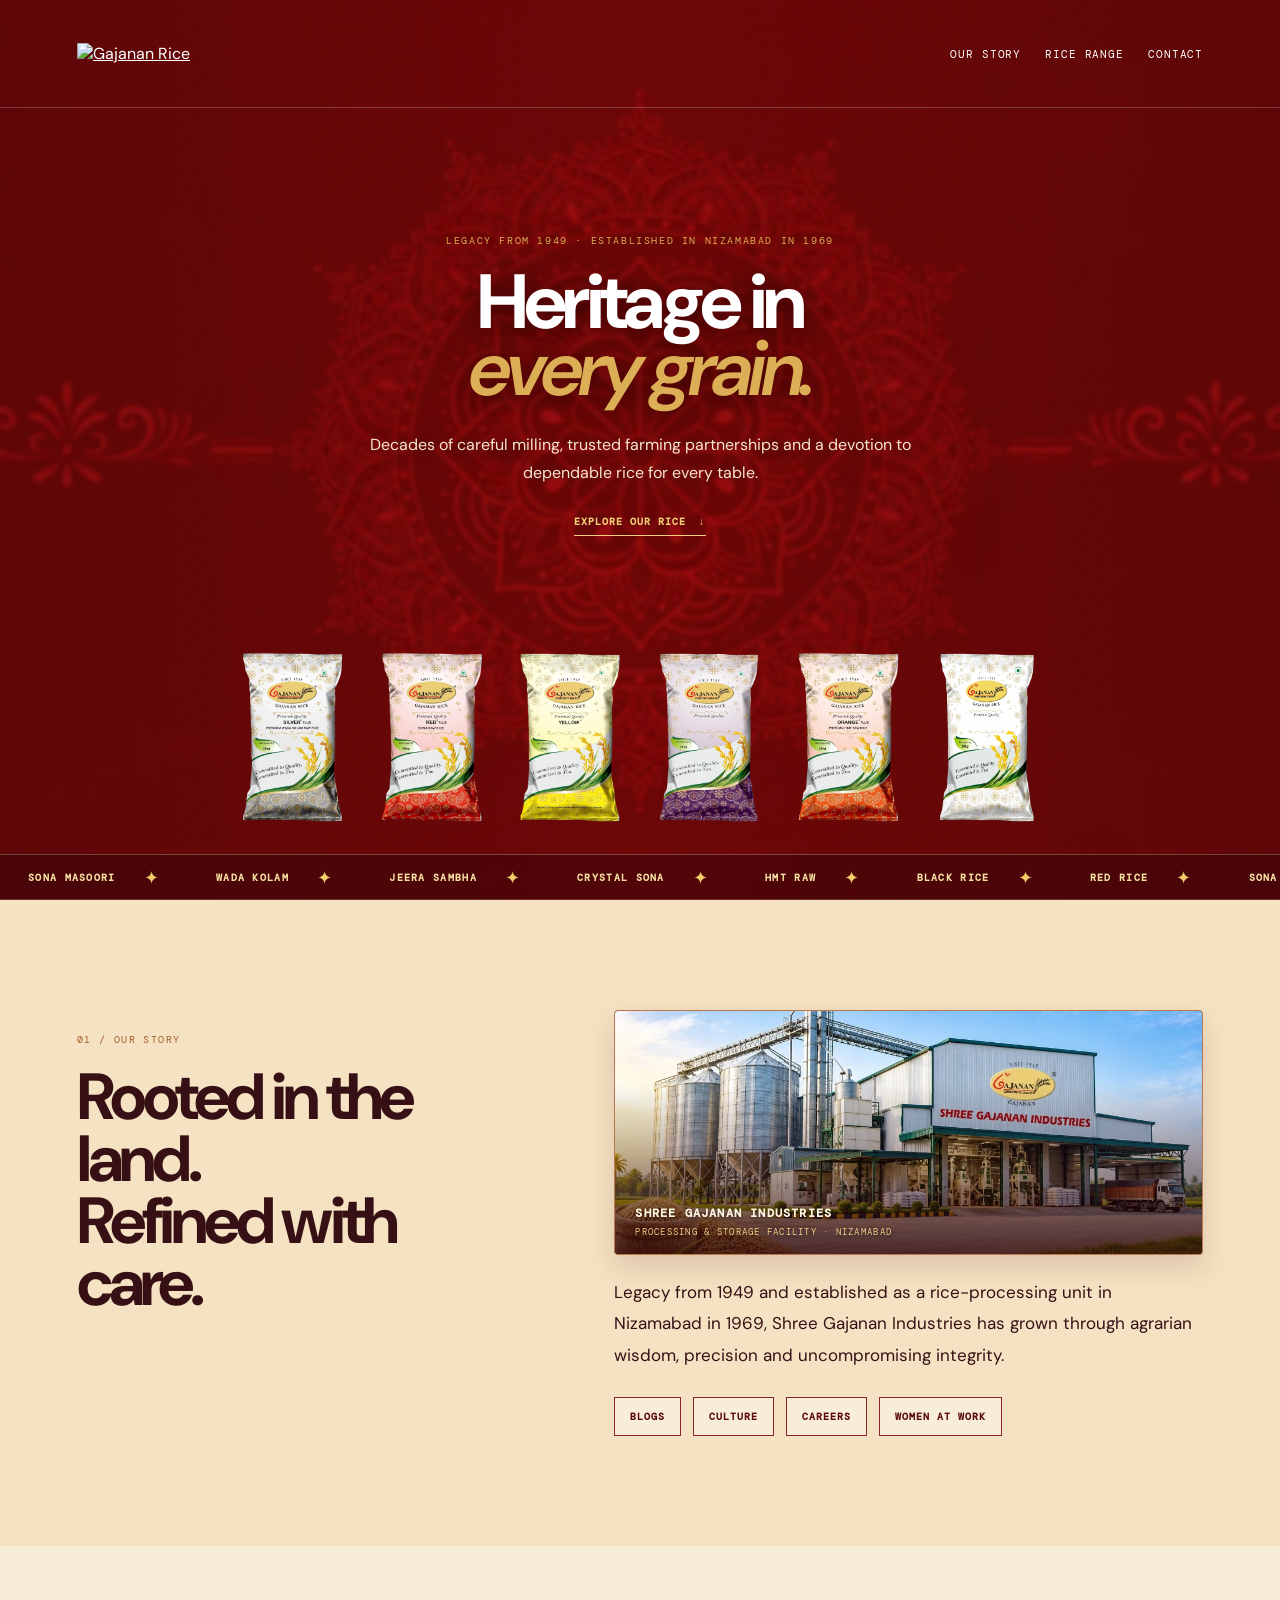
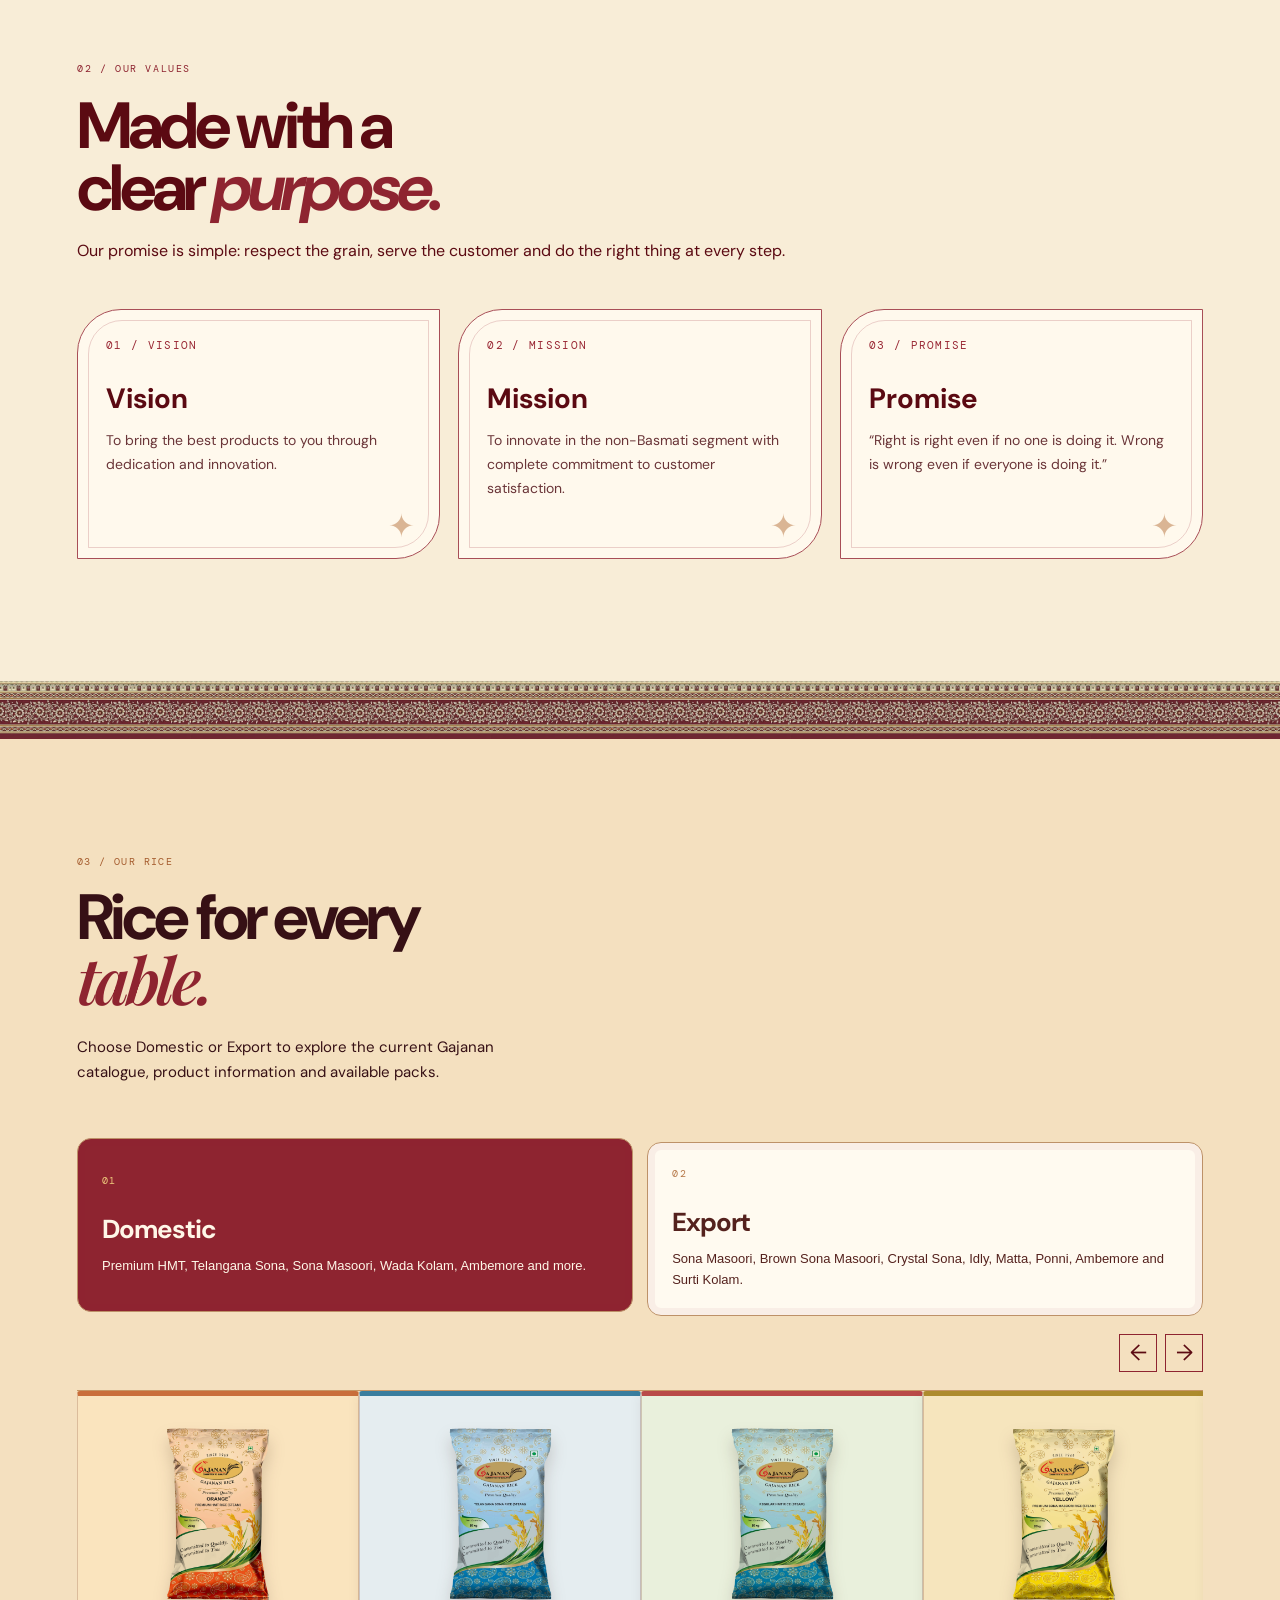
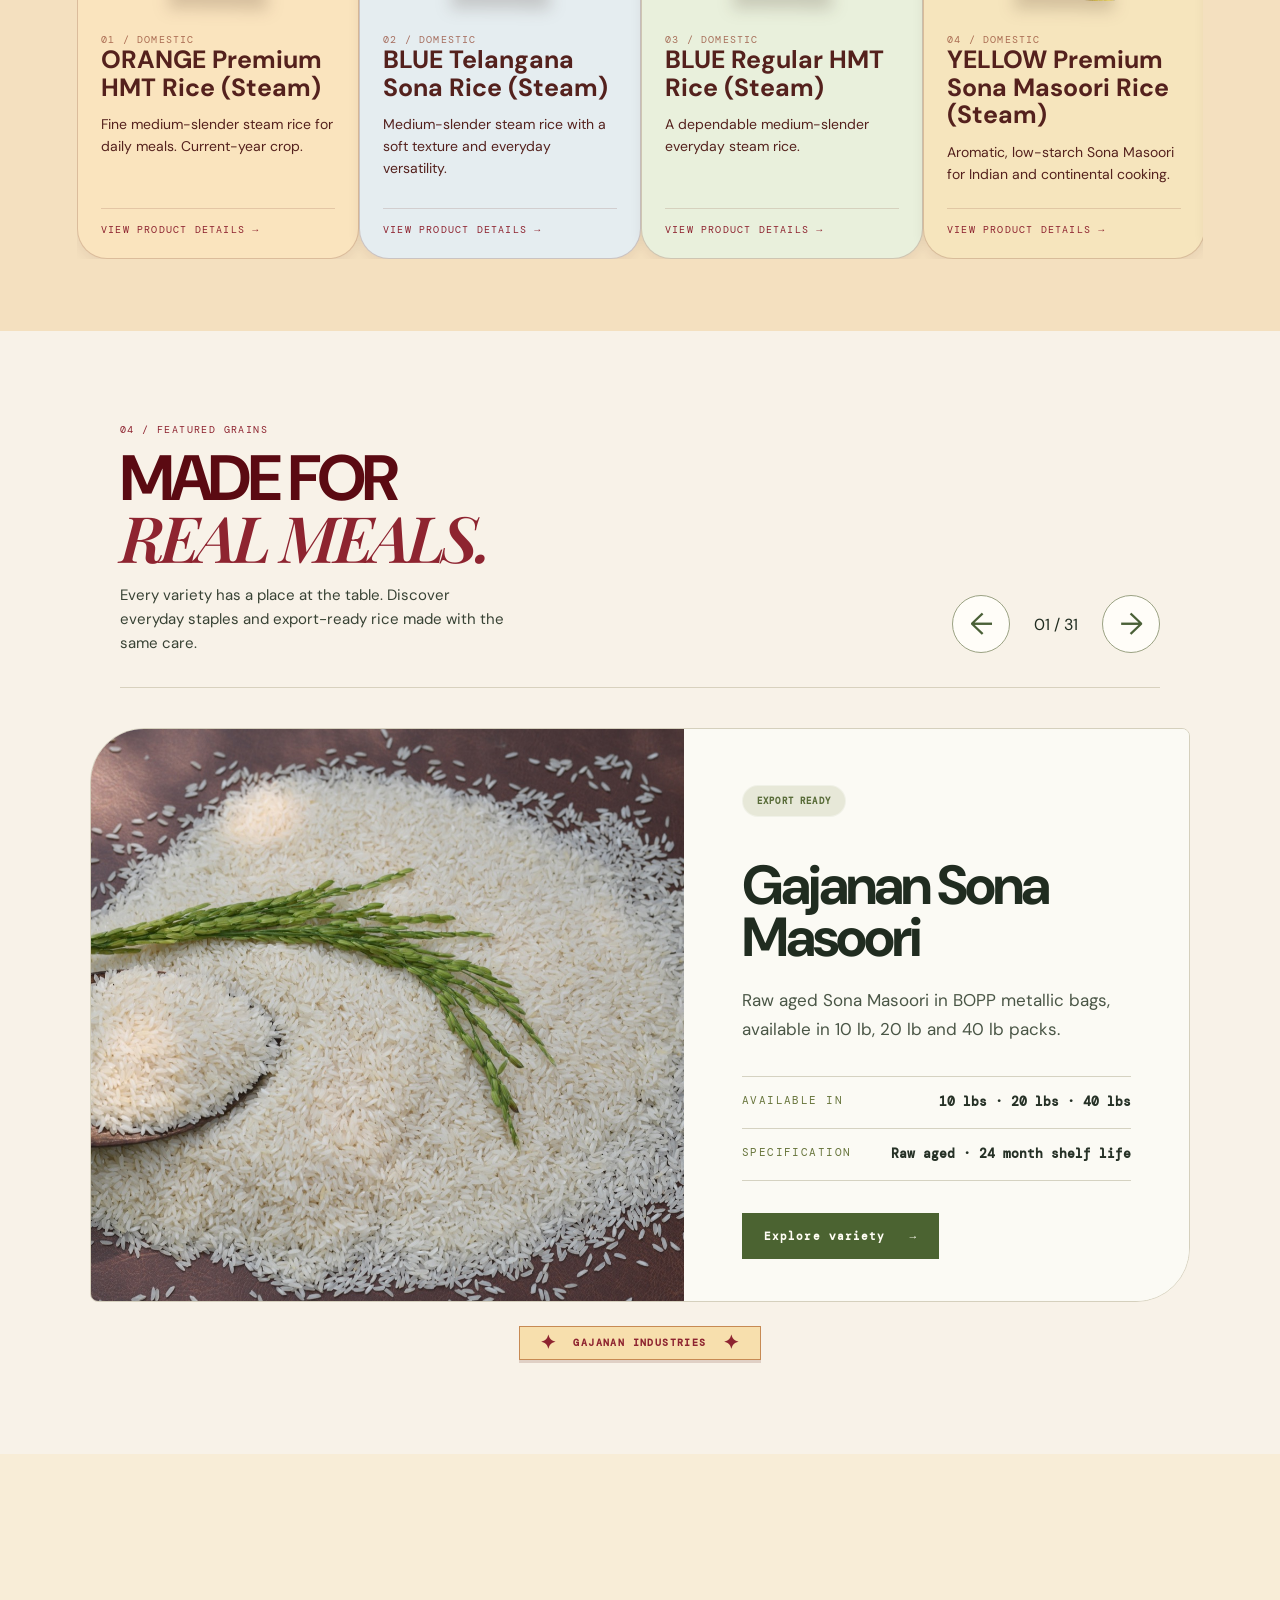
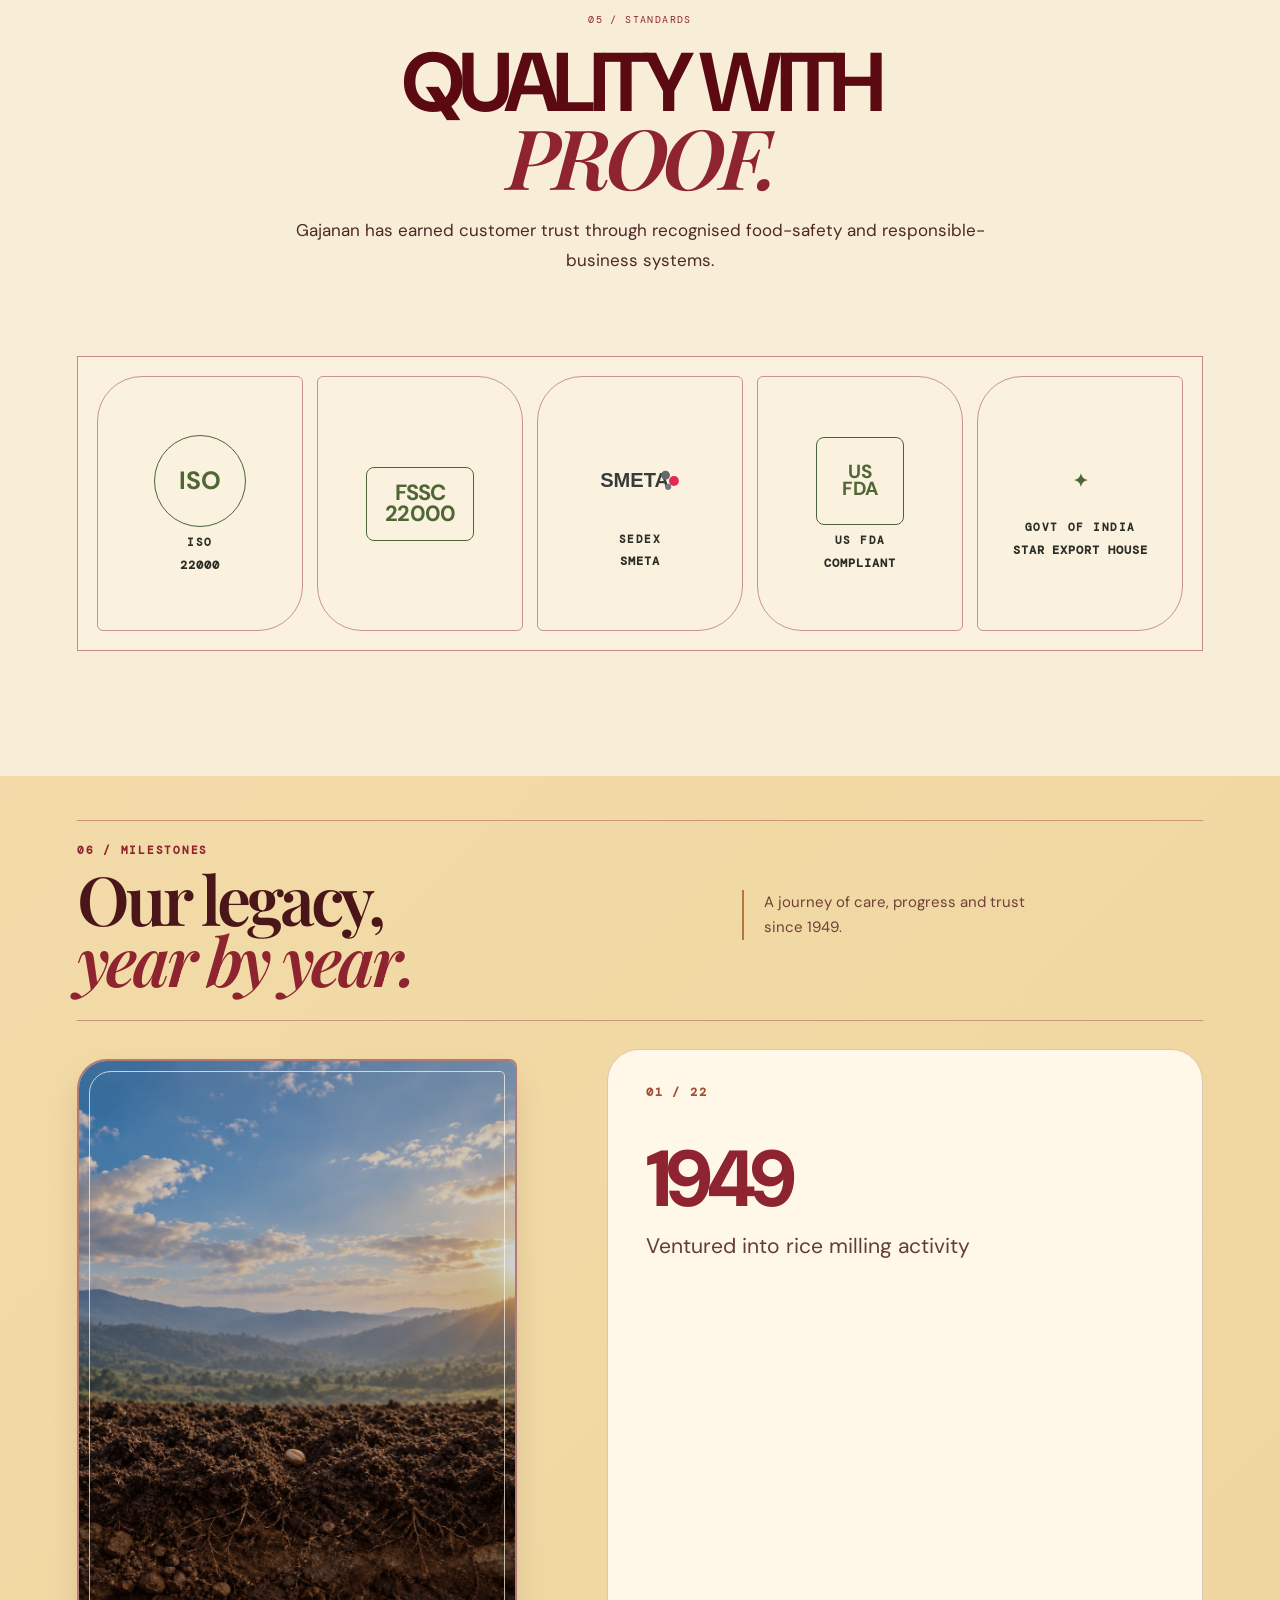
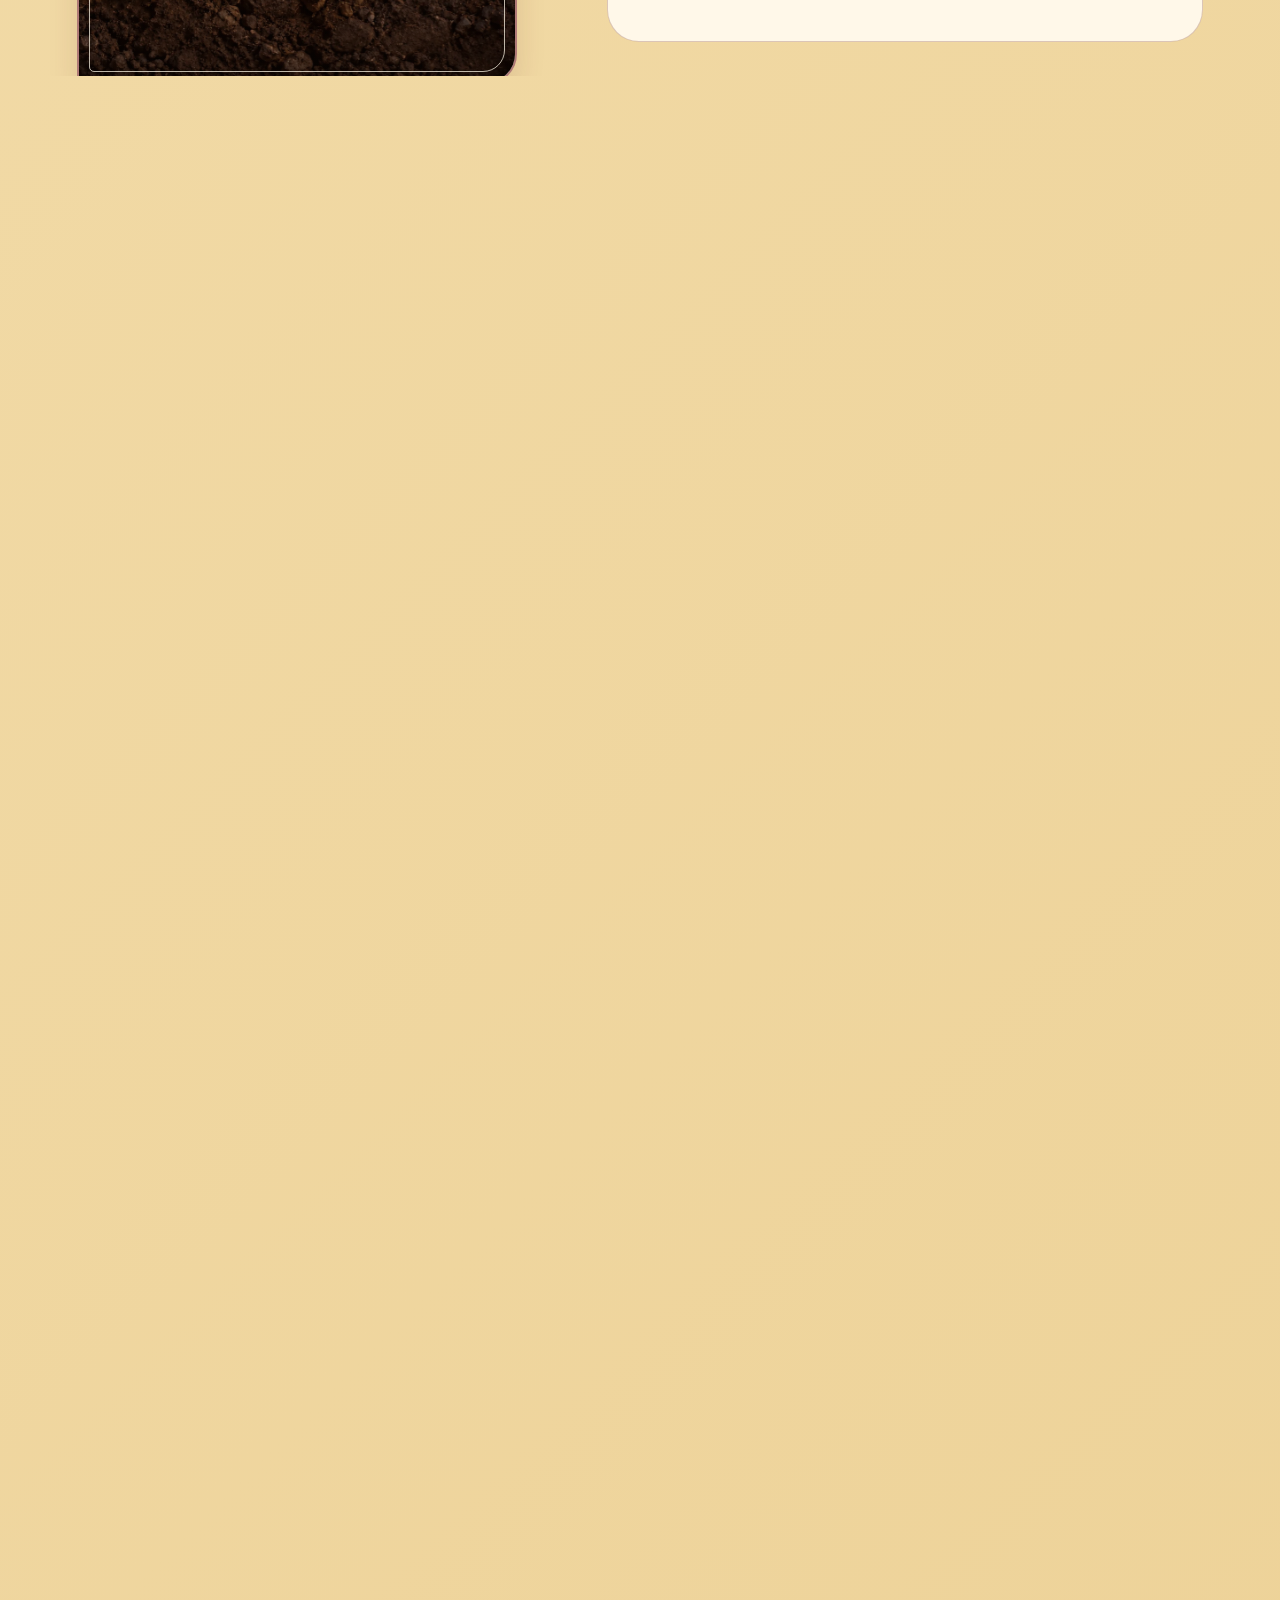
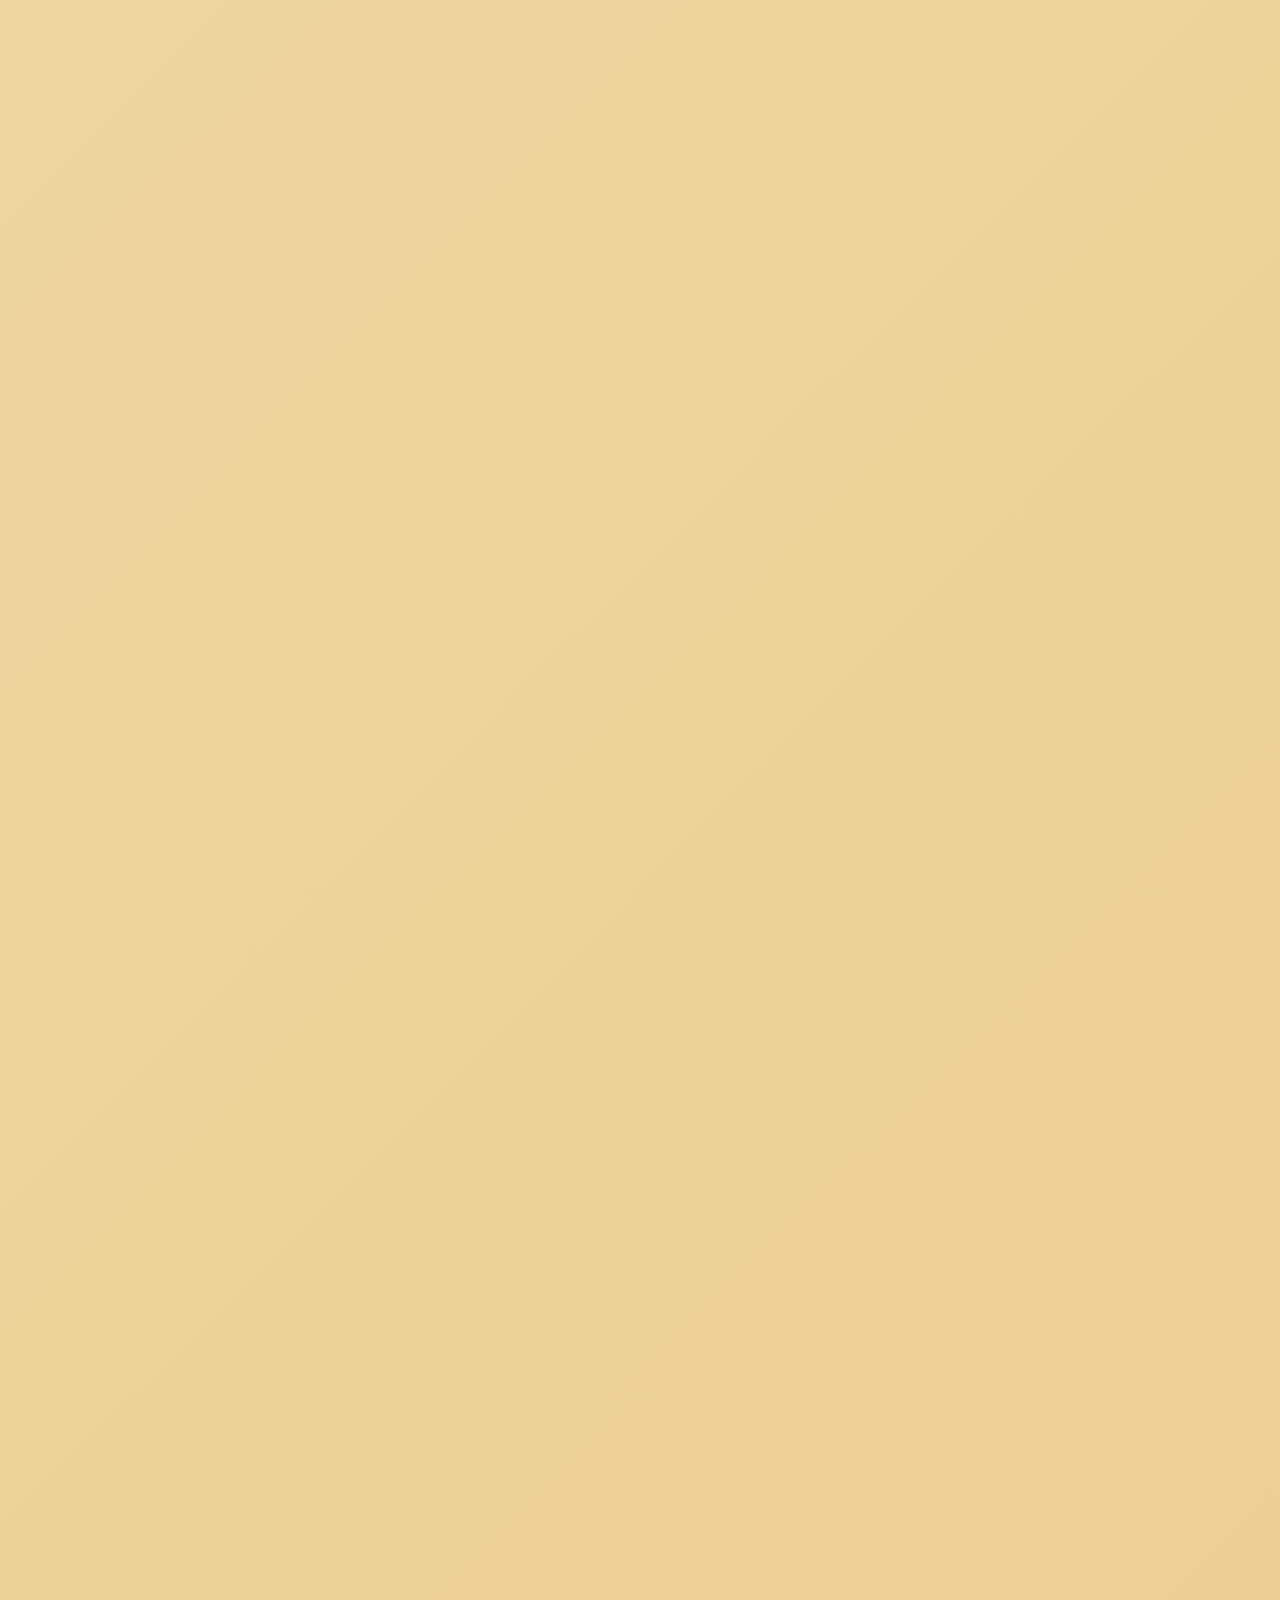
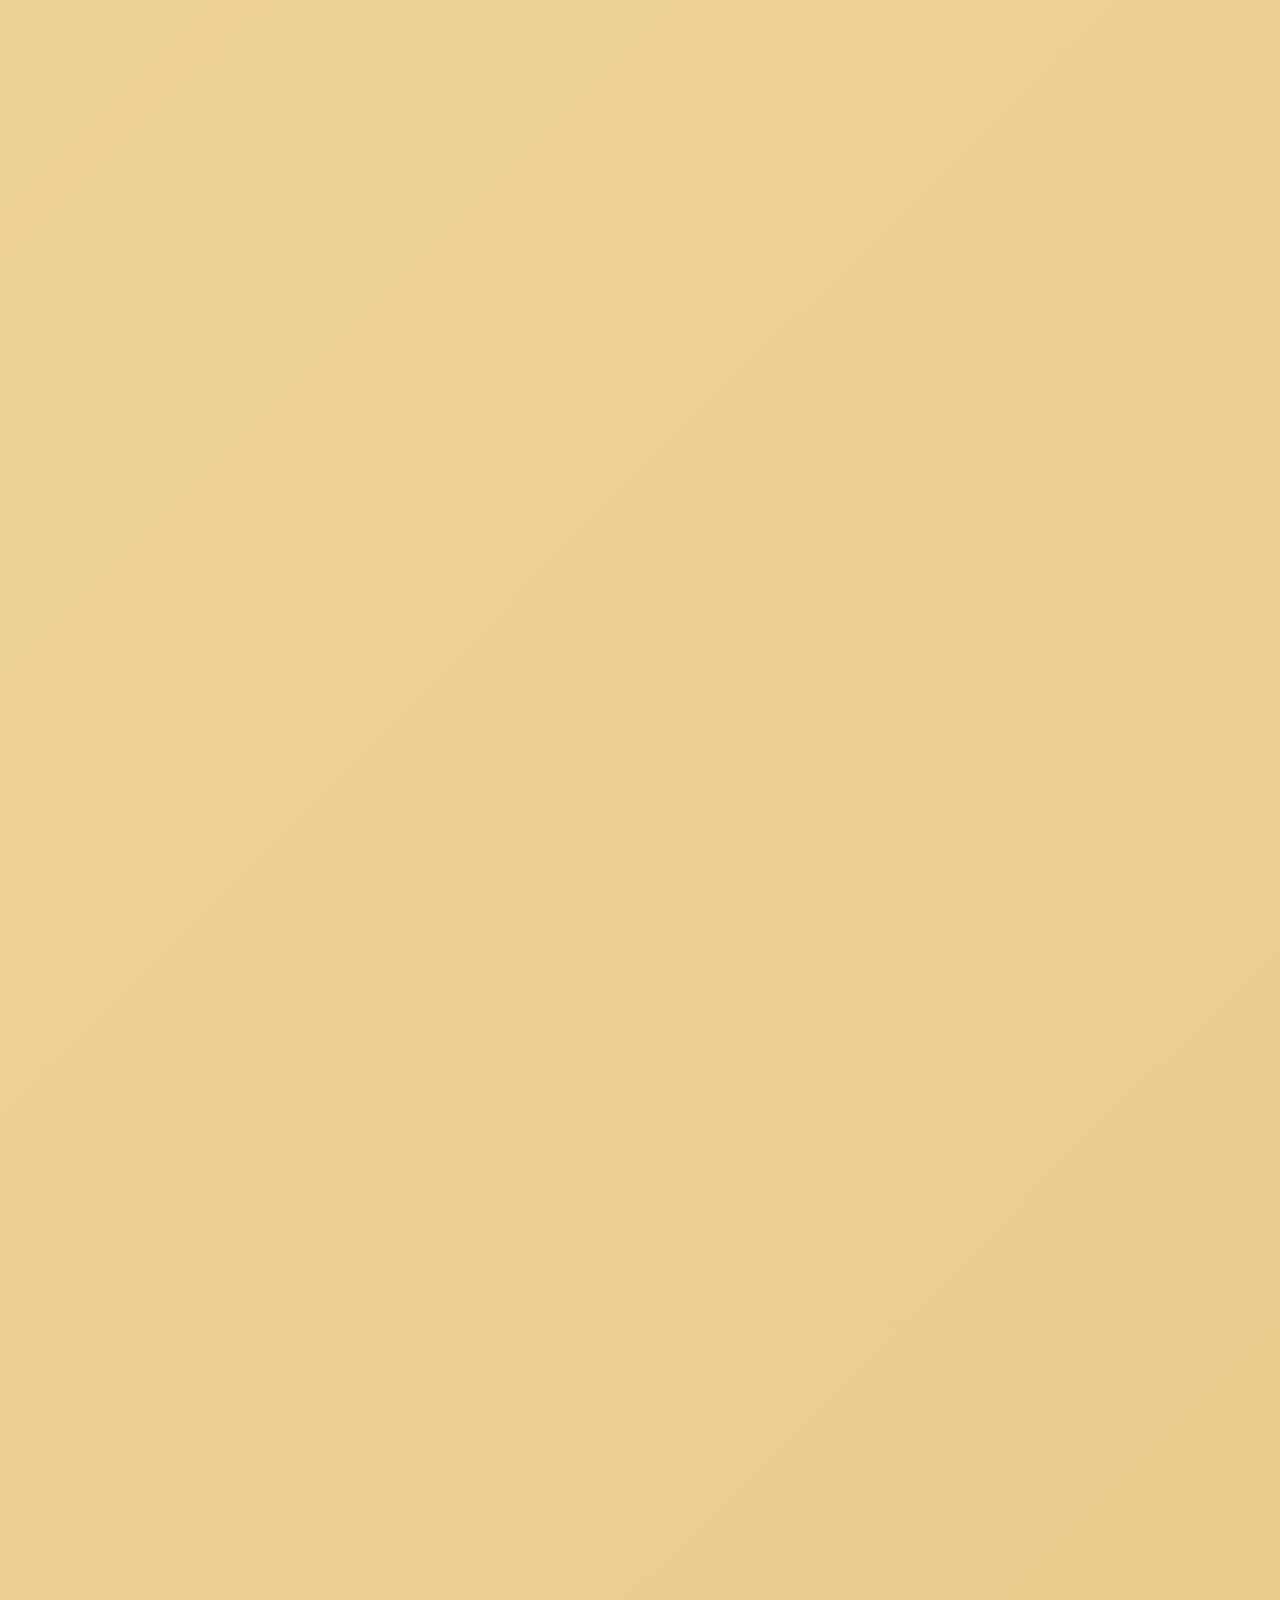
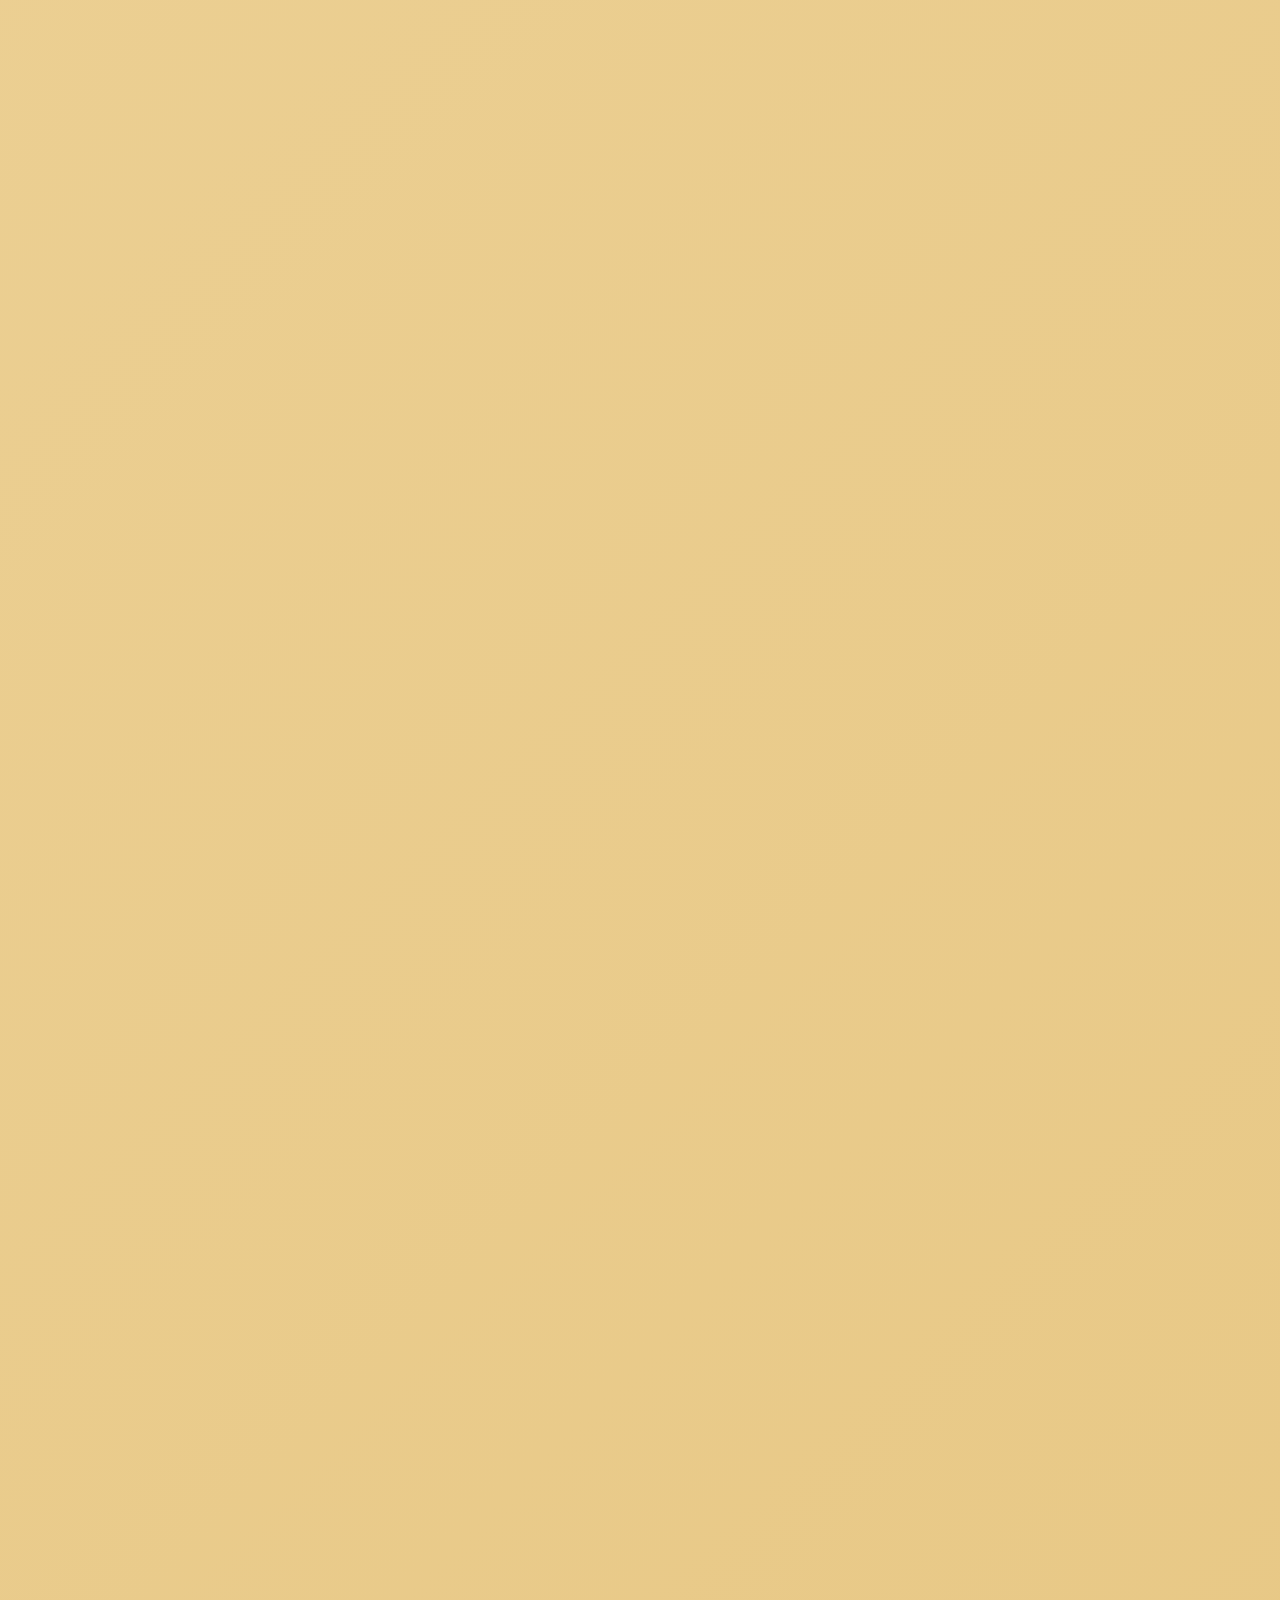
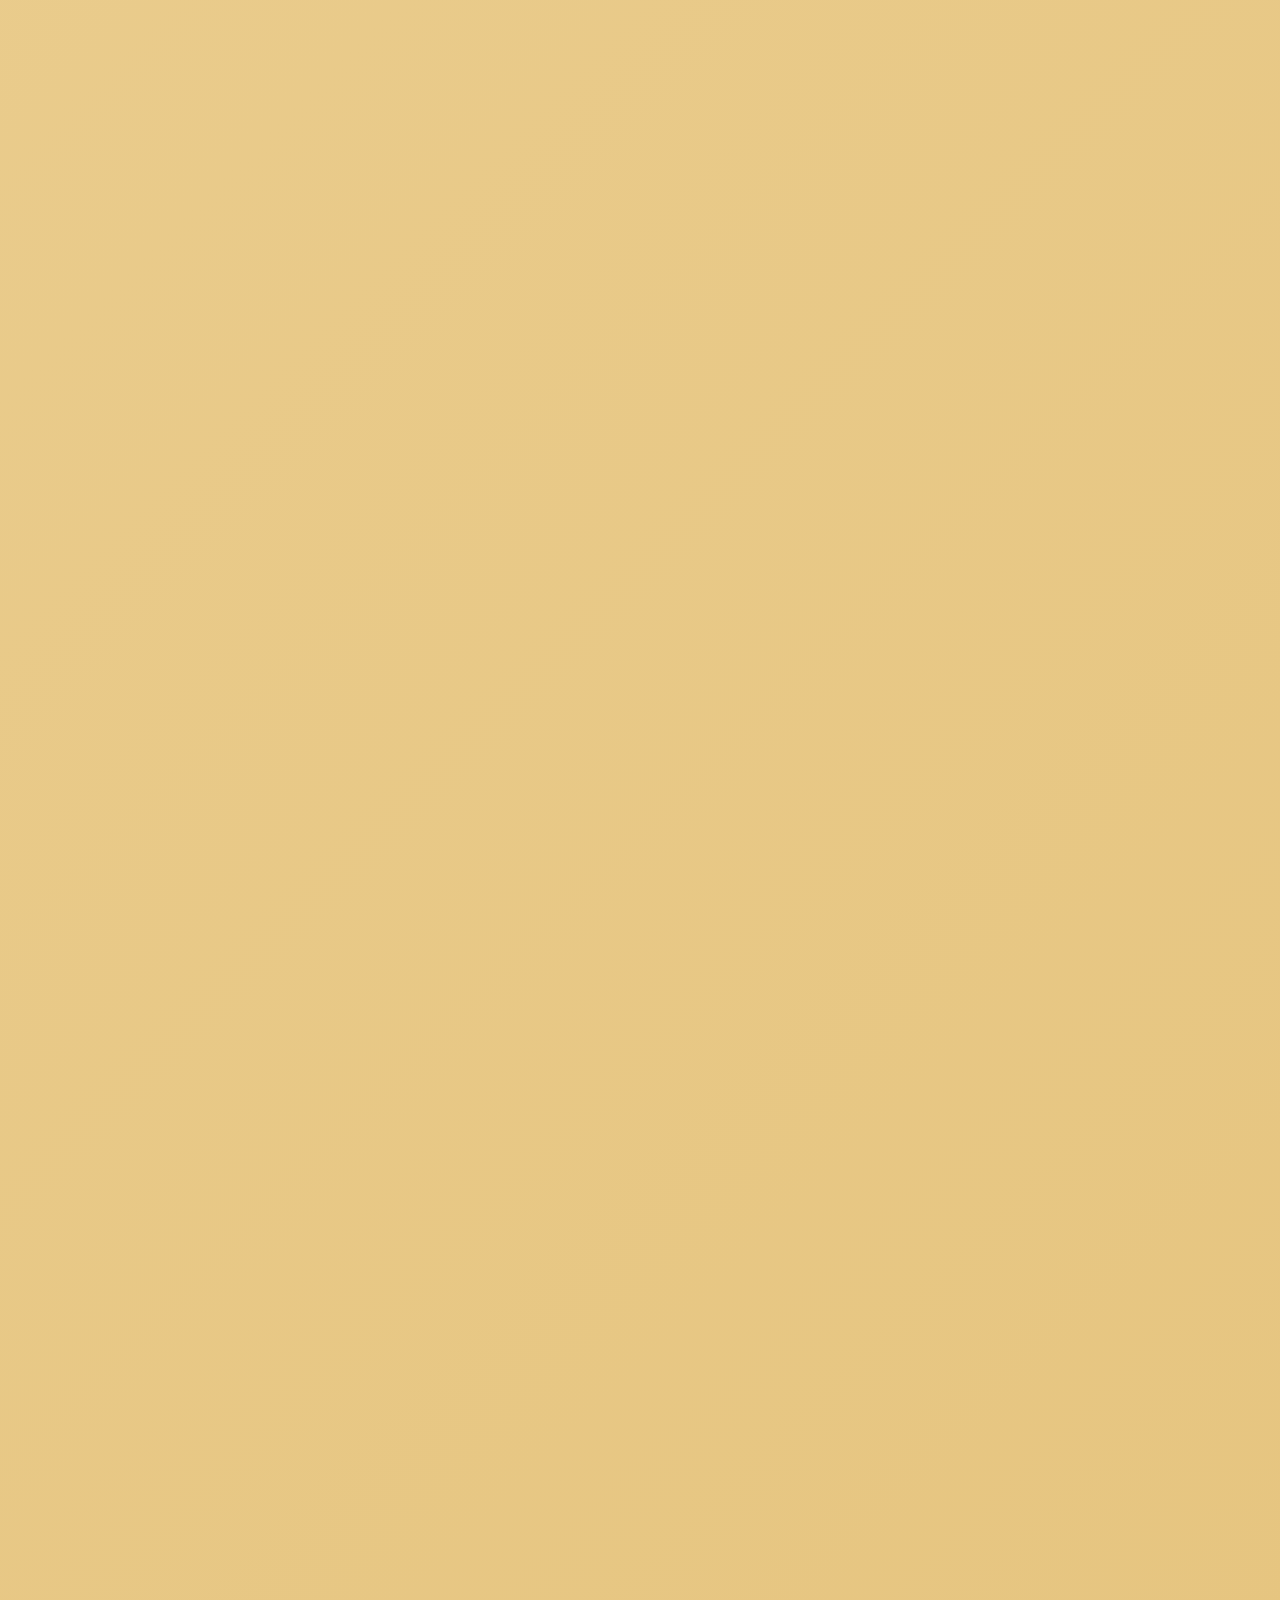
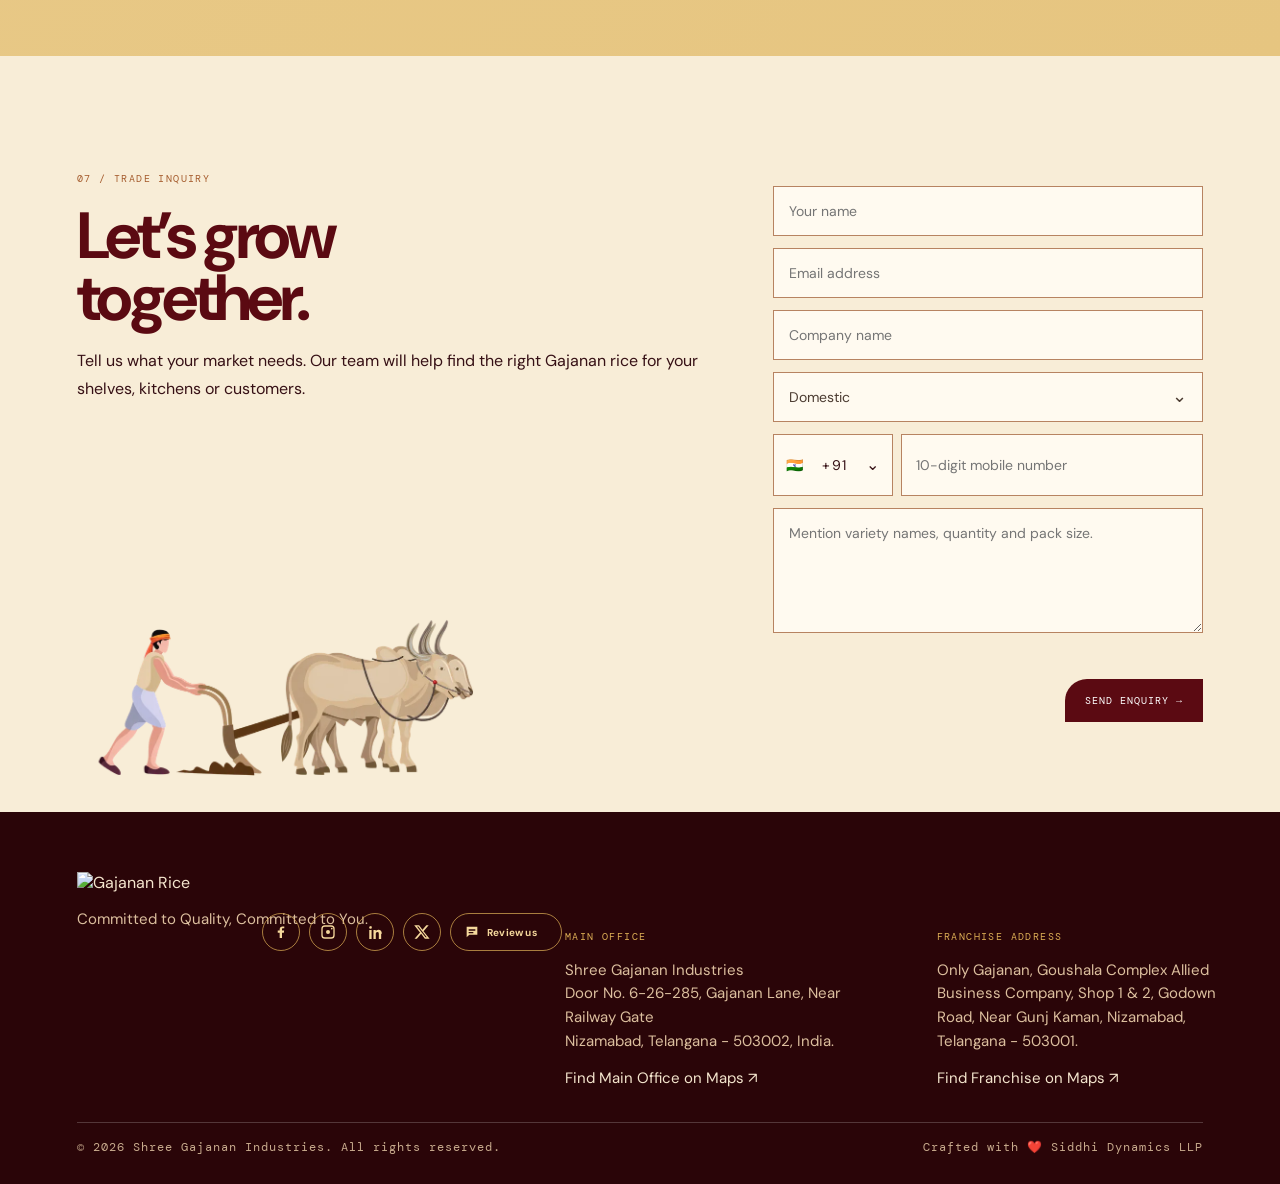
==== commit 745d06ea: "Refine milestone timeline layout" ====
--- a/index.html
+++ b/index.html
@@ -2793,10 +2793,11 @@
   .milestone-stack-wrap{position:sticky!important;top:0!important;display:flex!important;flex-direction:column!important;max-width:none!important;height:100svh!important;margin:0!important;padding:44px max(6vw,30px) 34px!important;overflow:hidden}
   .milestone-stack-heading{flex:0 0 auto!important;grid-template-columns:minmax(0,1fr) minmax(250px,.75fr)!important;grid-template-rows:auto auto!important;row-gap:0!important;column-gap:clamp(24px,4vw,64px)!important;margin:0 0 28px!important;padding-top:24px!important;border-top:1px solid rgba(142,36,48,.38)!important}.milestone-stack-heading .section-kicker{grid-column:1!important;grid-row:1!important;align-self:end!important;padding-top:0!important;margin-bottom:12px!important}.milestone-stack-heading h2{grid-column:1!important;grid-row:2!important}.milestone-stack-heading p{grid-column:2!important;grid-row:1 / span 2!important;align-self:center!important}
   .milestone-stack-layout{display:grid!important;grid-template-columns:minmax(300px,.85fr) minmax(0,1.15fr)!important;flex:1 1 auto!important;min-height:0!important}
-  .milestone-illustration-panel{position:static!important;min-height:0!important;height:100%!important}
+  .milestone-illustration-panel{position:static!important;min-height:0!important;height:calc(100% + 32px)!important;transform:translateY(-32px);box-shadow:0 20px 38px rgba(71,37,21,.18)!important}
+  .milestone-illustration-panel:before{content:'';position:absolute;inset:10px;z-index:2;border:1px solid rgba(255,249,232,.72);border-radius:22px 5px 22px 5px;pointer-events:none}
   .milestone-year-stack{position:relative!important;height:100%!important;min-height:0!important;padding:0!important;overflow:hidden!important}
   .milestone-card-rail{will-change:transform;transition:transform .08s linear}
-  .milestone-year-card{position:relative!important;top:auto!important;min-height:calc(100svh - 280px)!important;margin:0 0 24px!important;opacity:.6!important;transform:scale(.97)!important}
+  .milestone-year-card{position:relative!important;top:auto!important;min-height:min(460px,calc(100svh - 340px))!important;margin:0 0 24px!important;opacity:.6!important;transform:scale(.97)!important}
   .milestone-year-card.is-active{opacity:1!important;transform:scale(1)!important;box-shadow:0 22px 38px rgba(91,36,28,.2)!important}
   @media(max-width:760px){
     .milestone-scroll-track{height:calc(100svh + var(--milestone-scroll-distance))}
@@ -2932,12 +2933,12 @@
     .milestone-stack-heading .section-kicker{grid-column:1!important;grid-row:1!important;margin:0!important}
     .milestone-stack-heading h2{grid-column:1!important;grid-row:2!important;font-size:clamp(38px,10.5vw,46px)!important;line-height:.94!important}
     .milestone-stack-heading p{grid-column:1!important;grid-row:3!important;font-size:14px!important;line-height:1.45!important}
-    .milestone-stack-layout{grid-template-rows:82px minmax(0,1fr)!important;gap:12px!important}
-    .milestone-illustration-panel{height:82px!important;border-radius:22px 6px 22px 6px!important}
-    .milestone-year-stack{border-radius:24px!important}
-    .milestone-year-stack{height:244px!important;align-self:start!important}
-    .milestone-card-rail{height:244px!important}
-    .milestone-year-card,.milestone-year-card:nth-child(even){inset:0!important;height:244px!important;padding:20px!important;border-radius:24px!important}
+    .milestone-stack-layout{grid-template-rows:94px minmax(0,1fr)!important;gap:12px!important}
+    .milestone-illustration-panel{height:94px!important;transform:none!important;border-radius:22px 6px 22px 6px!important}
+    .milestone-illustration-panel:before{inset:7px!important;border-radius:16px 4px 16px 4px!important}
+    .milestone-year-stack{height:auto!important;min-height:0!important;align-self:stretch!important;border-radius:24px!important}
+    .milestone-card-rail{height:100%!important}
+    .milestone-year-card,.milestone-year-card:nth-child(even){inset:0!important;height:100%!important;min-height:0!important;margin:0!important;padding:20px!important;border-radius:24px!important}
     .milestone-year-index{margin-bottom:18px!important;font-size:9px!important}
     .milestone-year-card time{margin-bottom:10px!important;font-size:44px!important}
     .milestone-year-card p{font-size:14px!important;line-height:1.4!important}
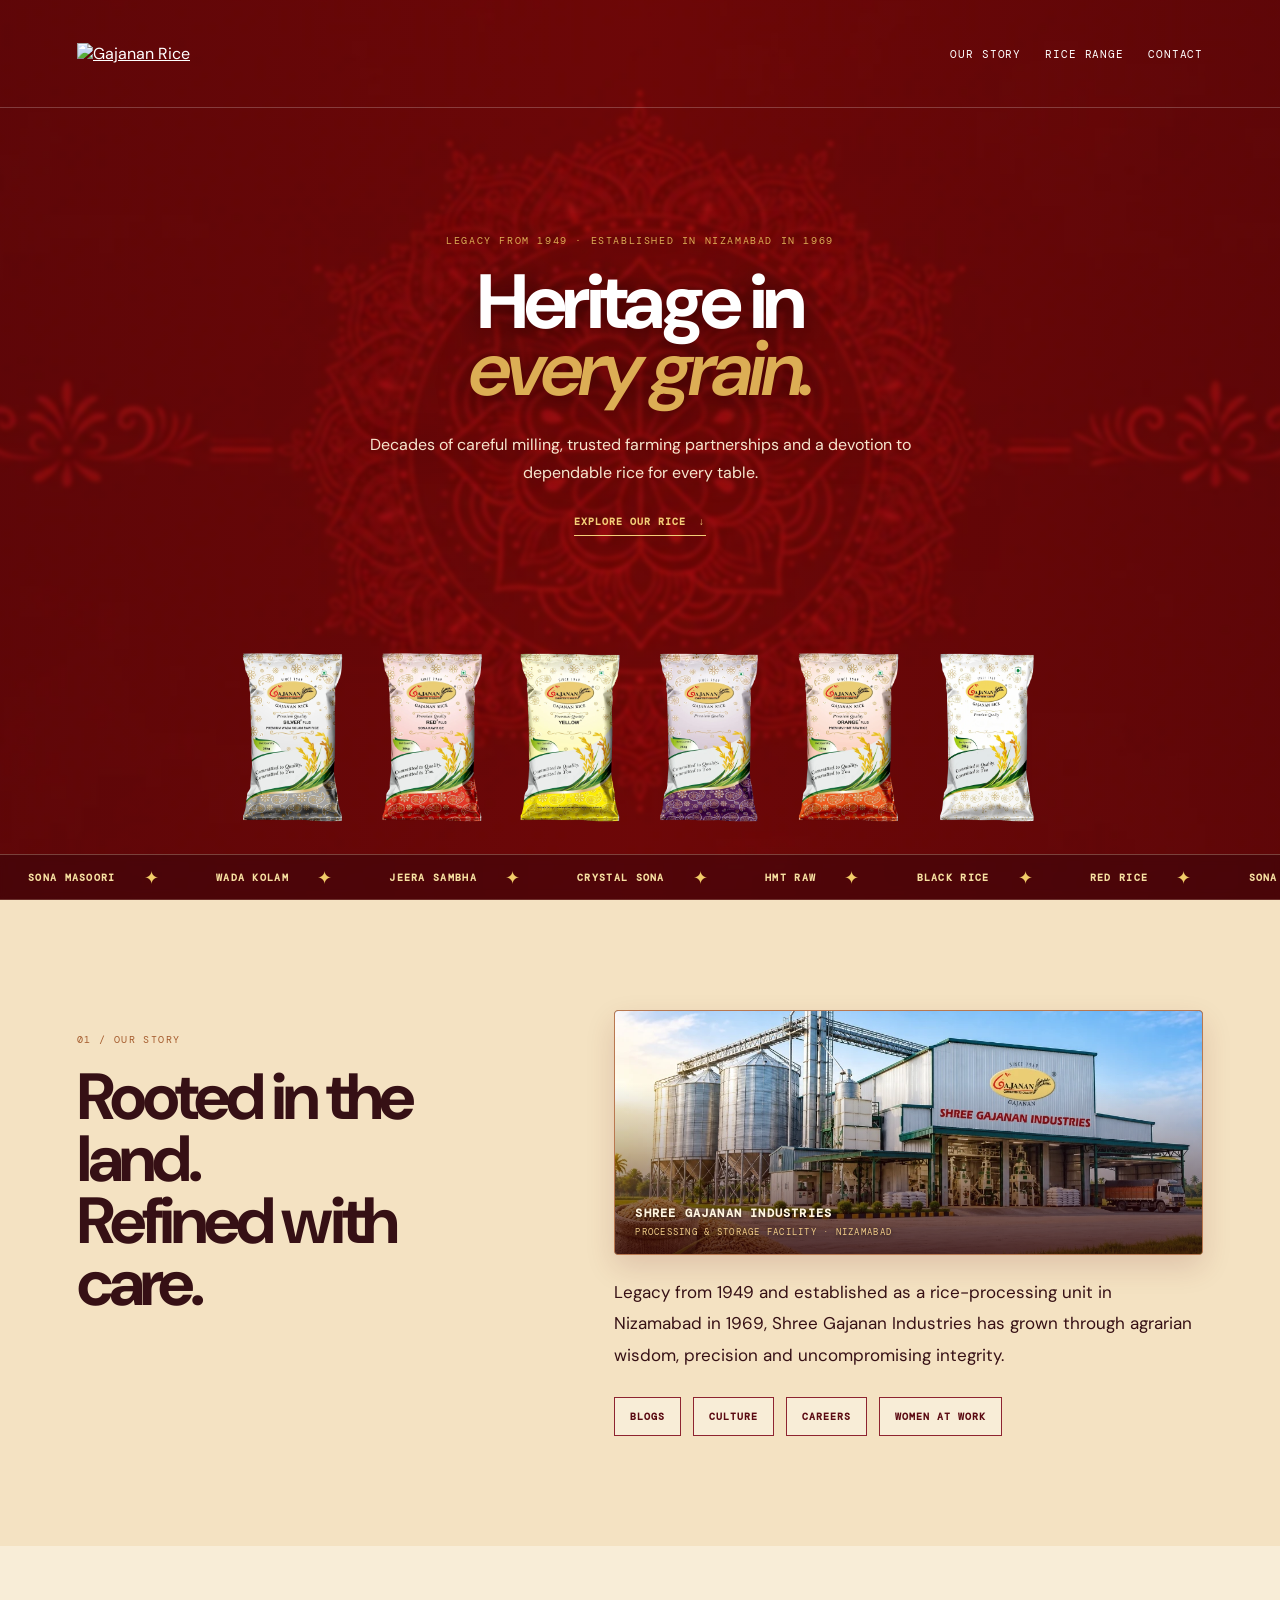
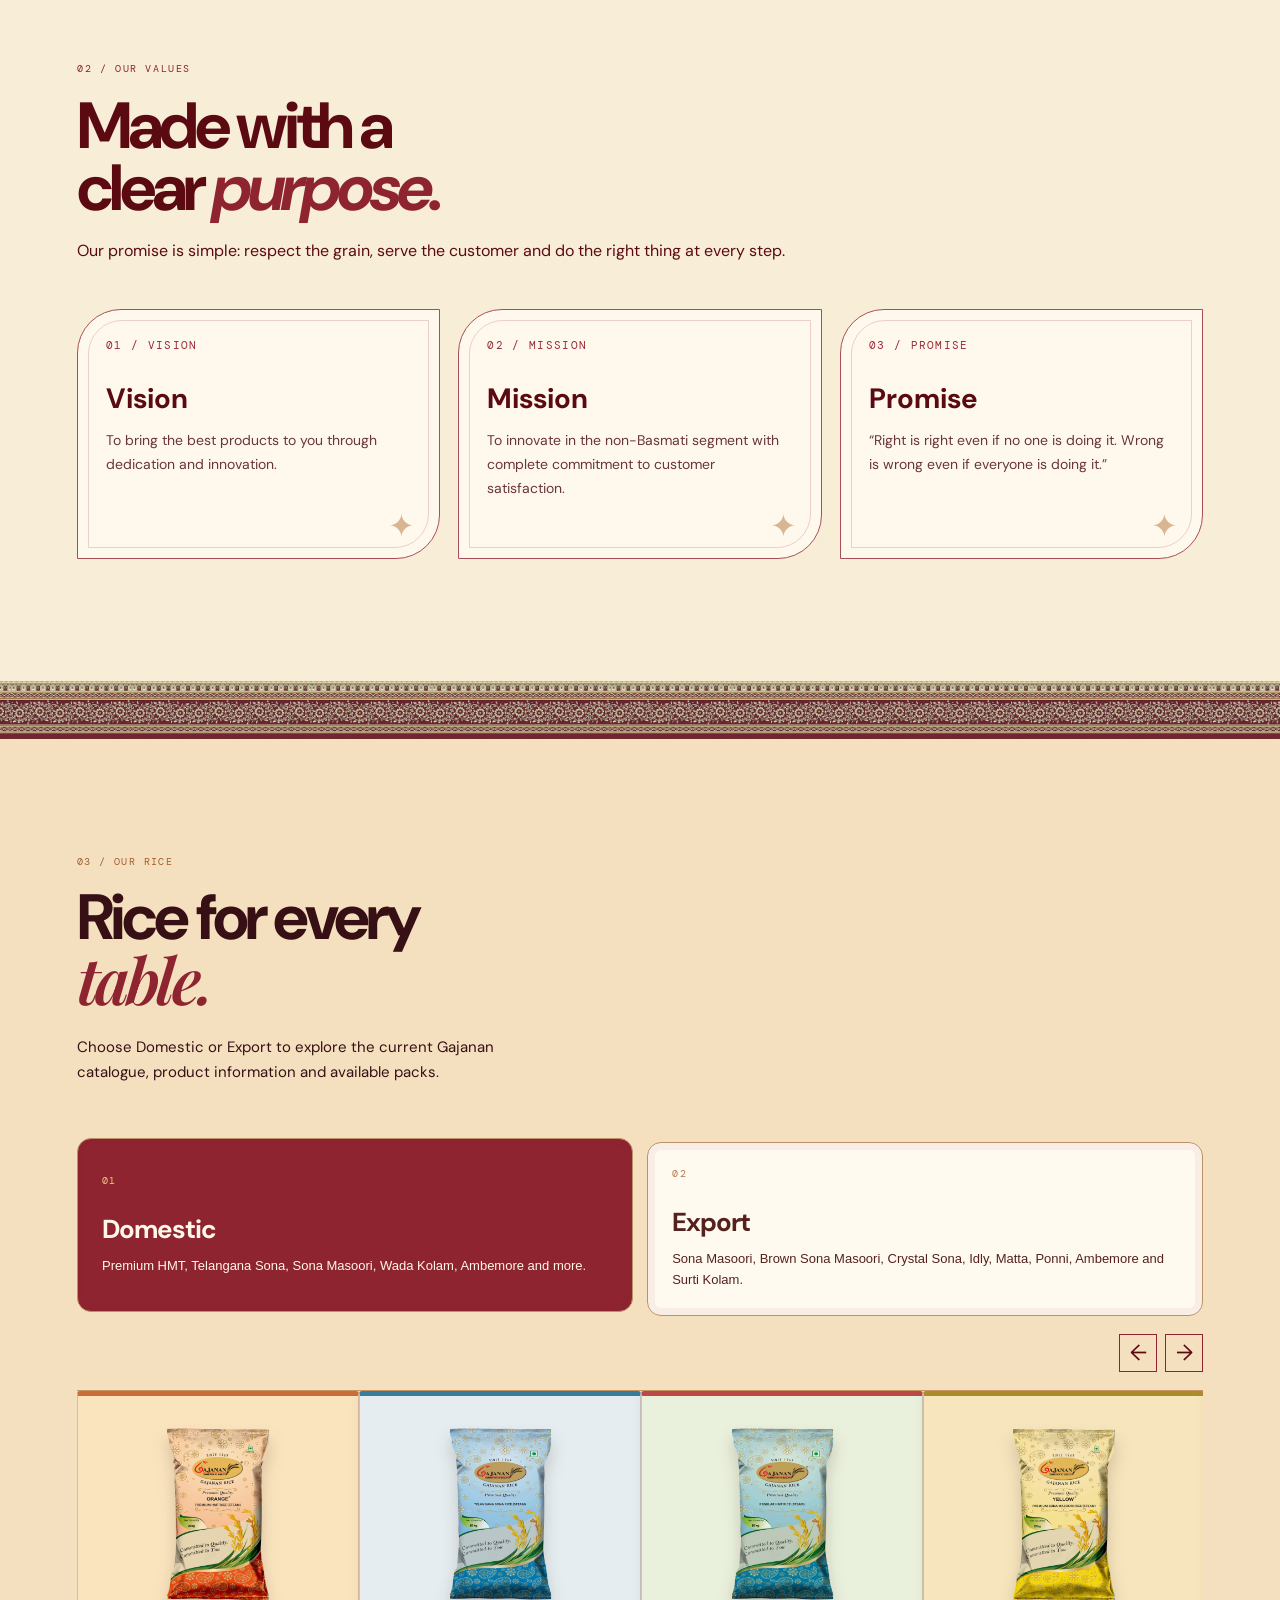
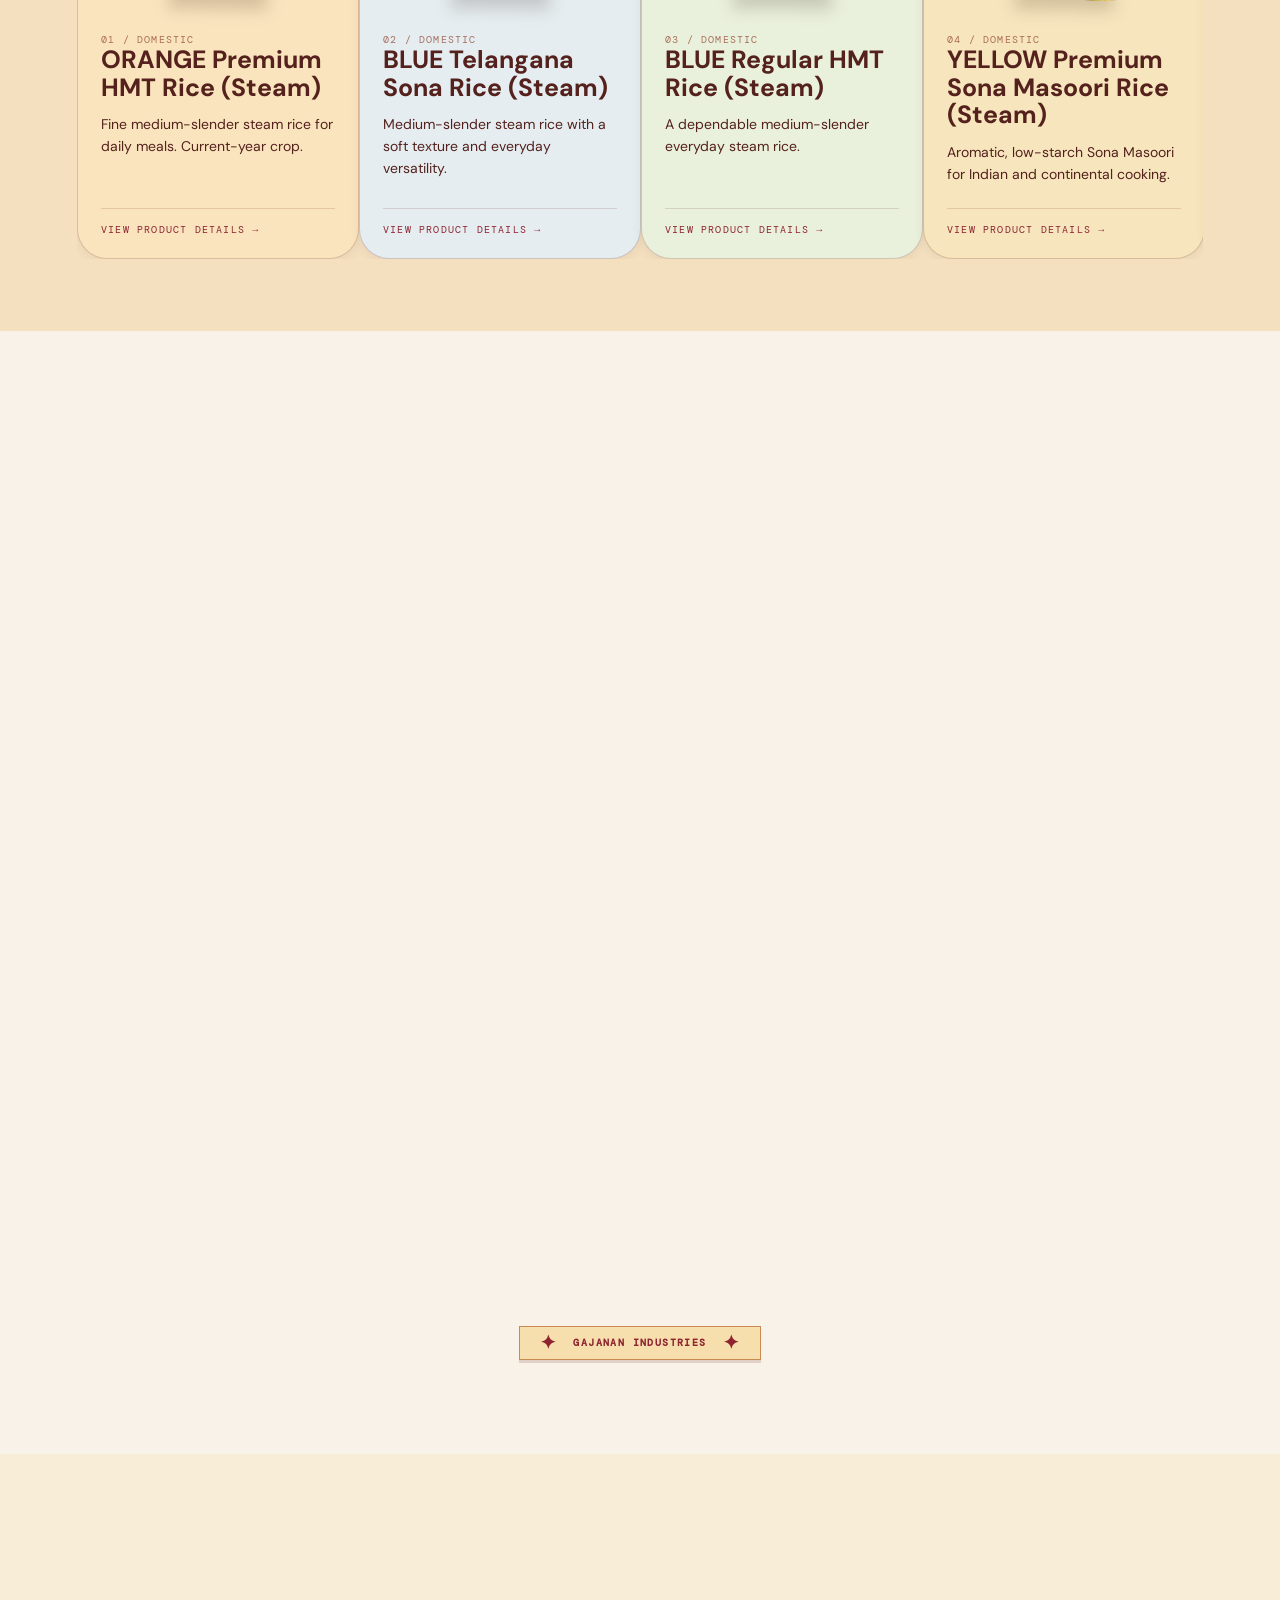
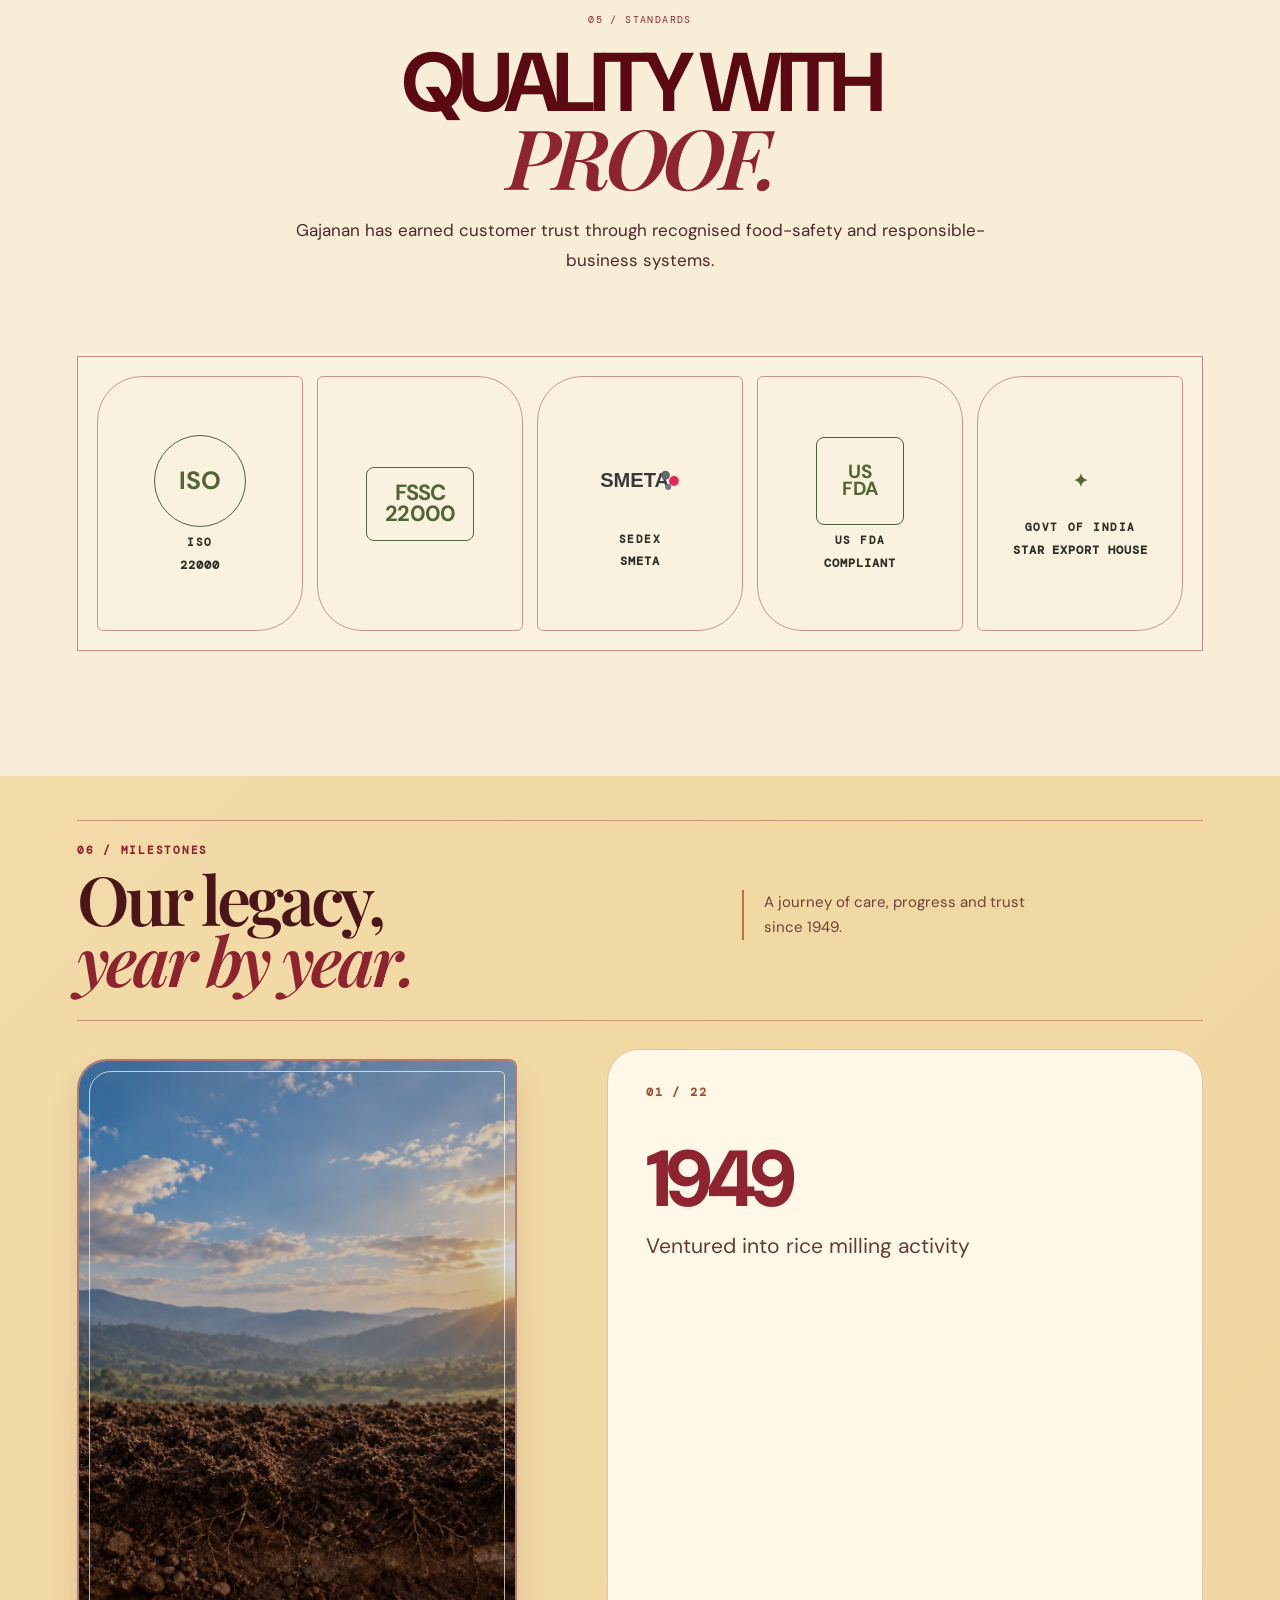
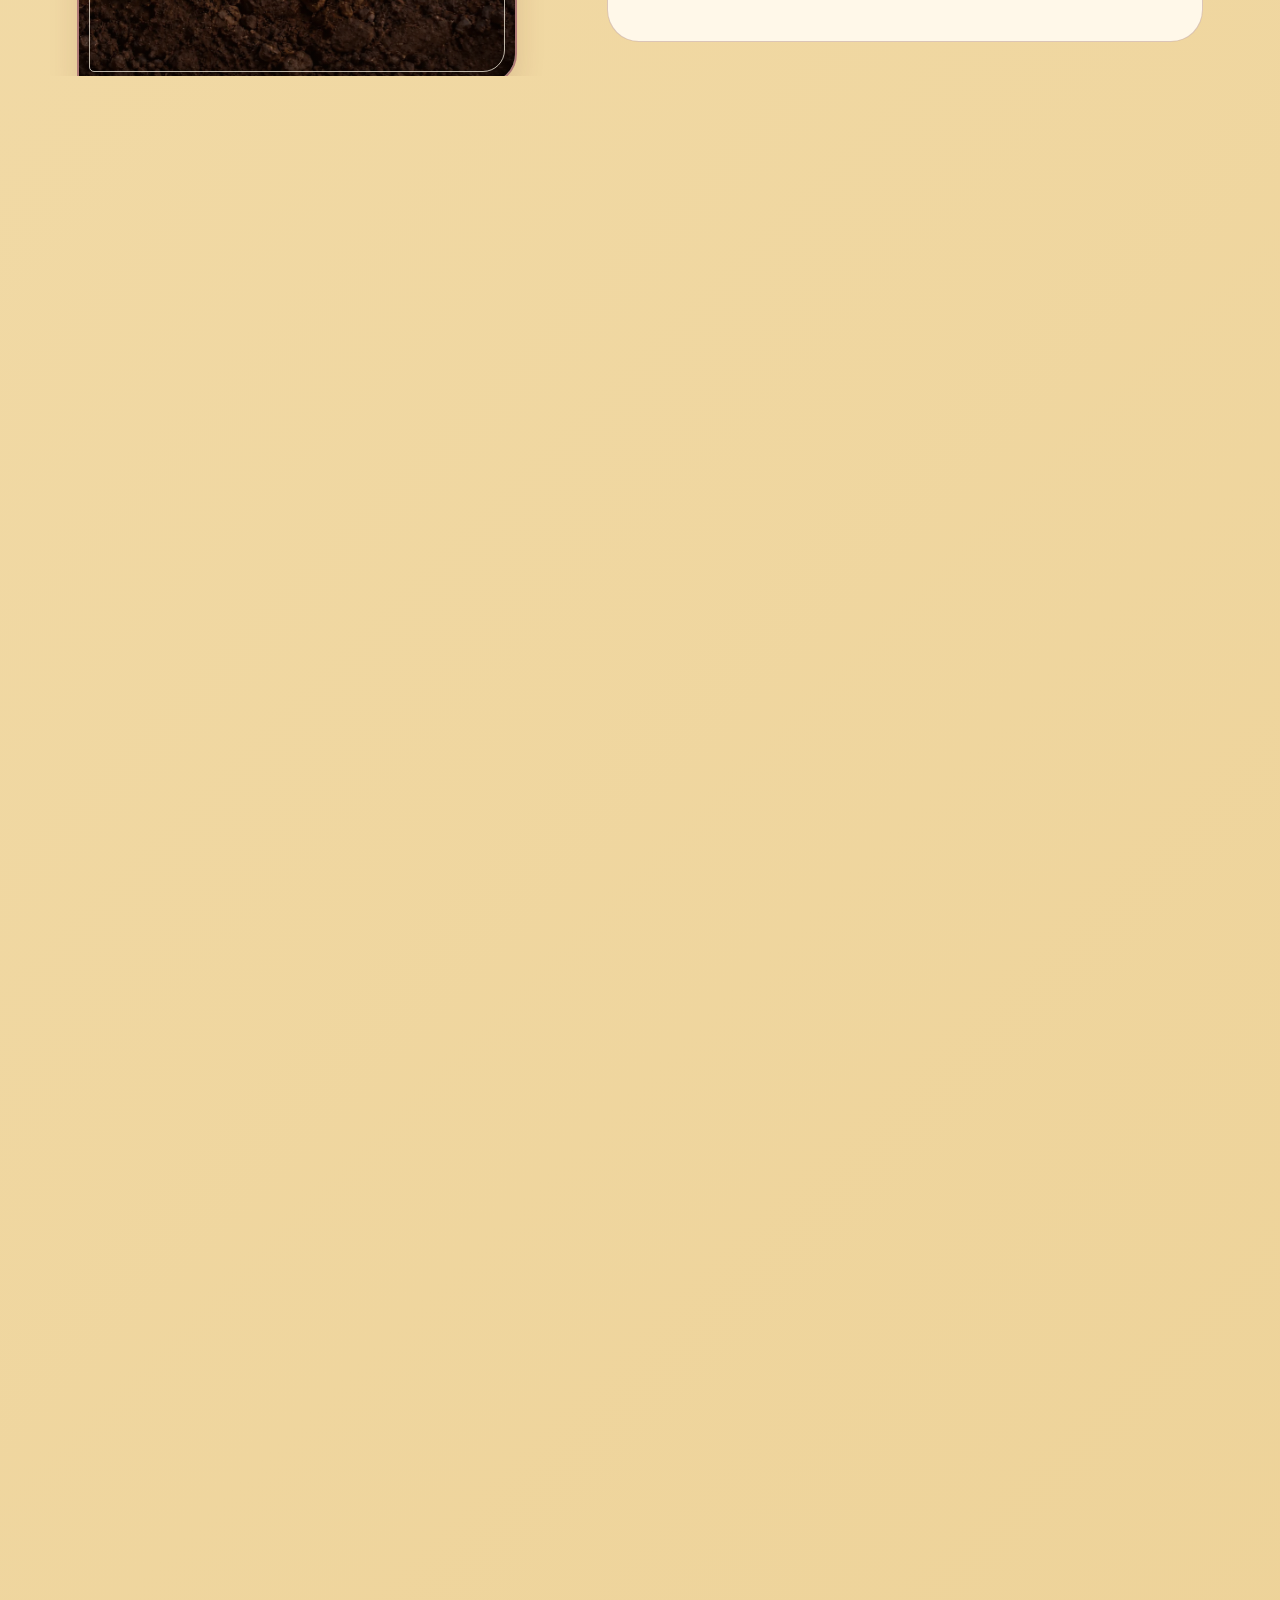
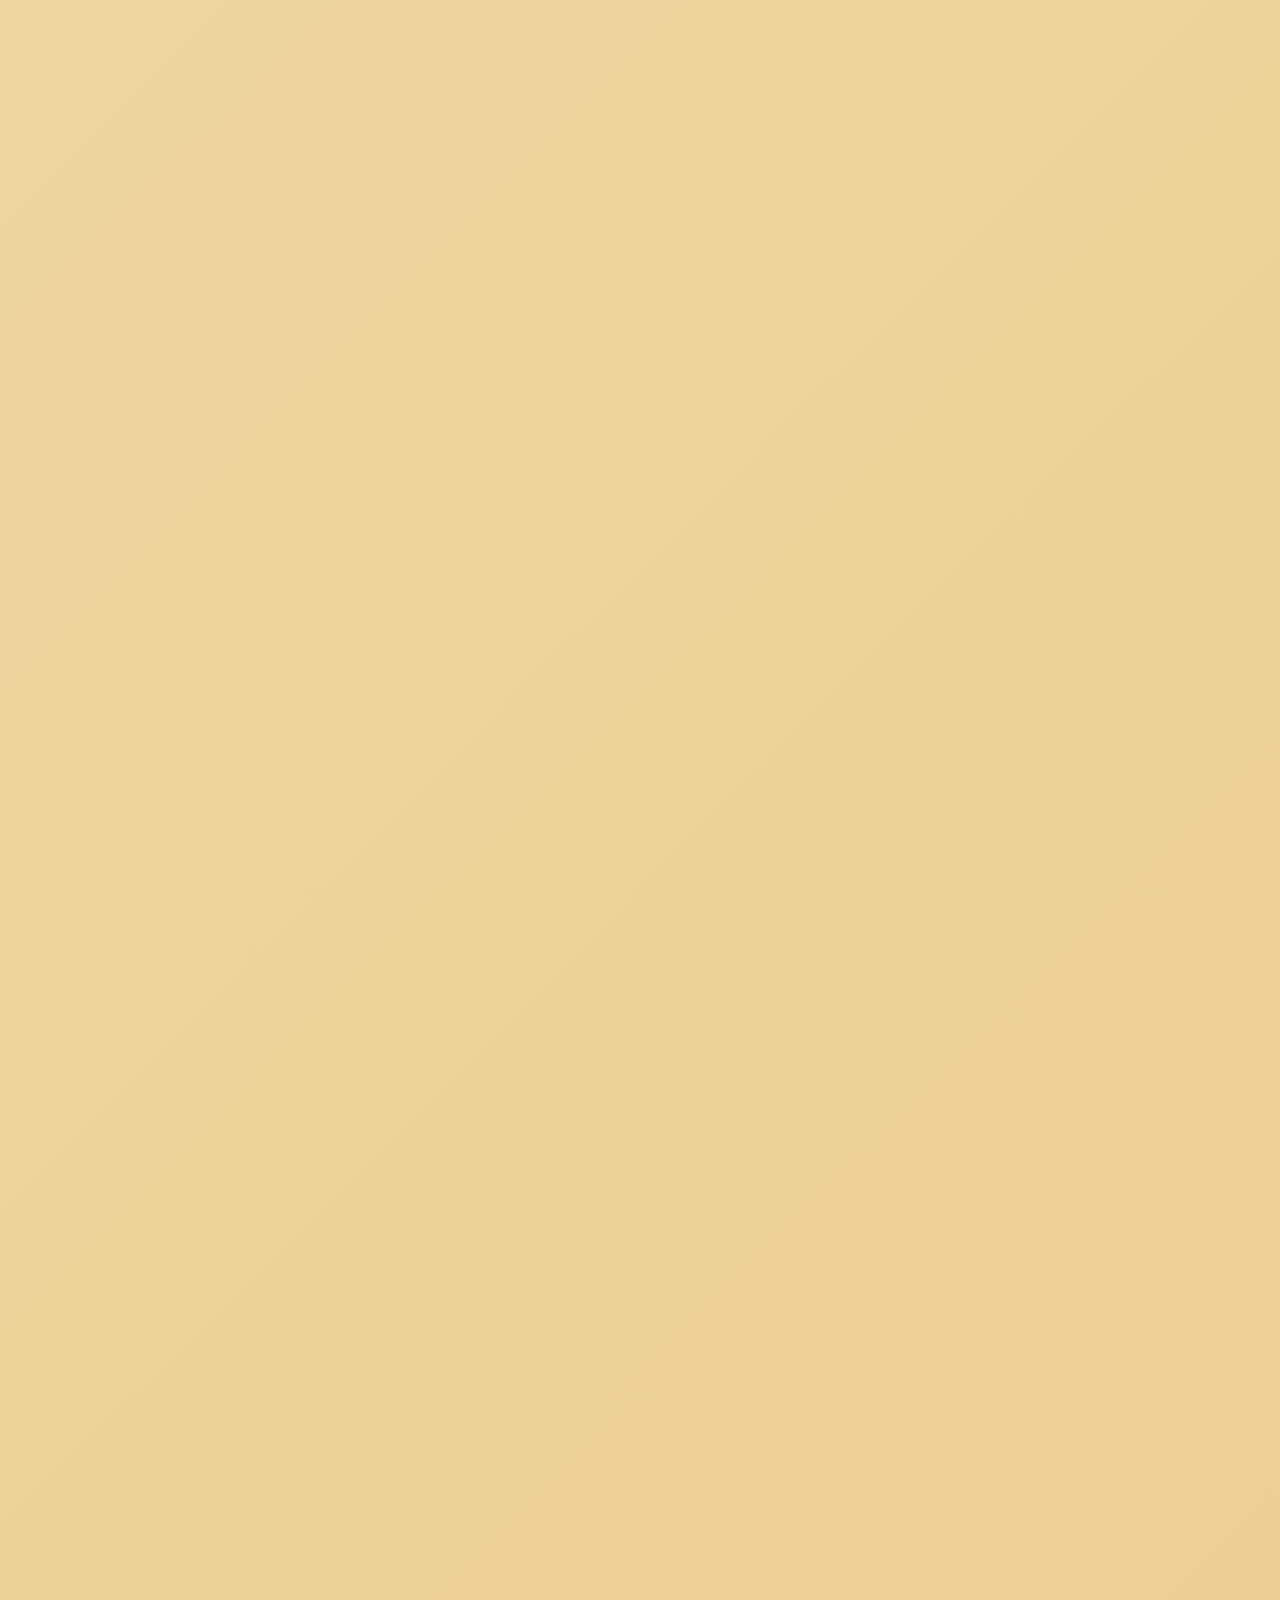
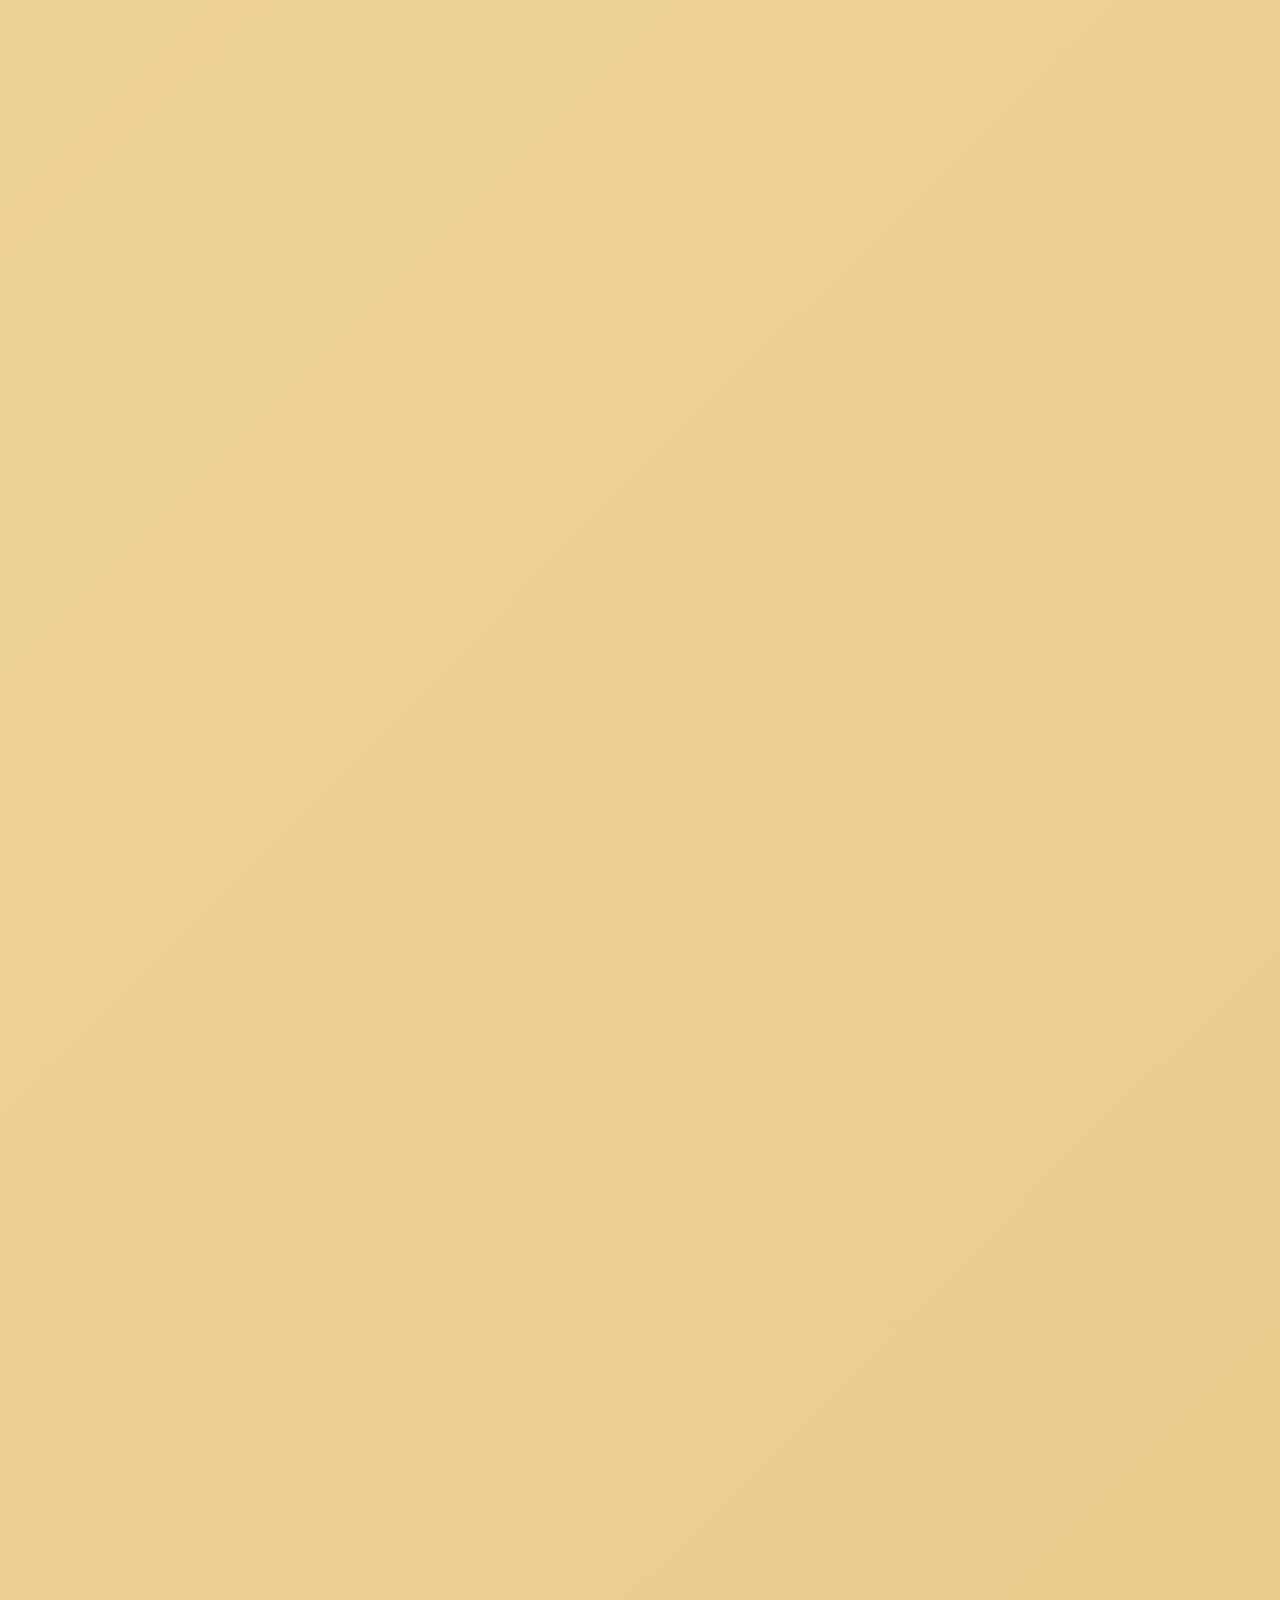
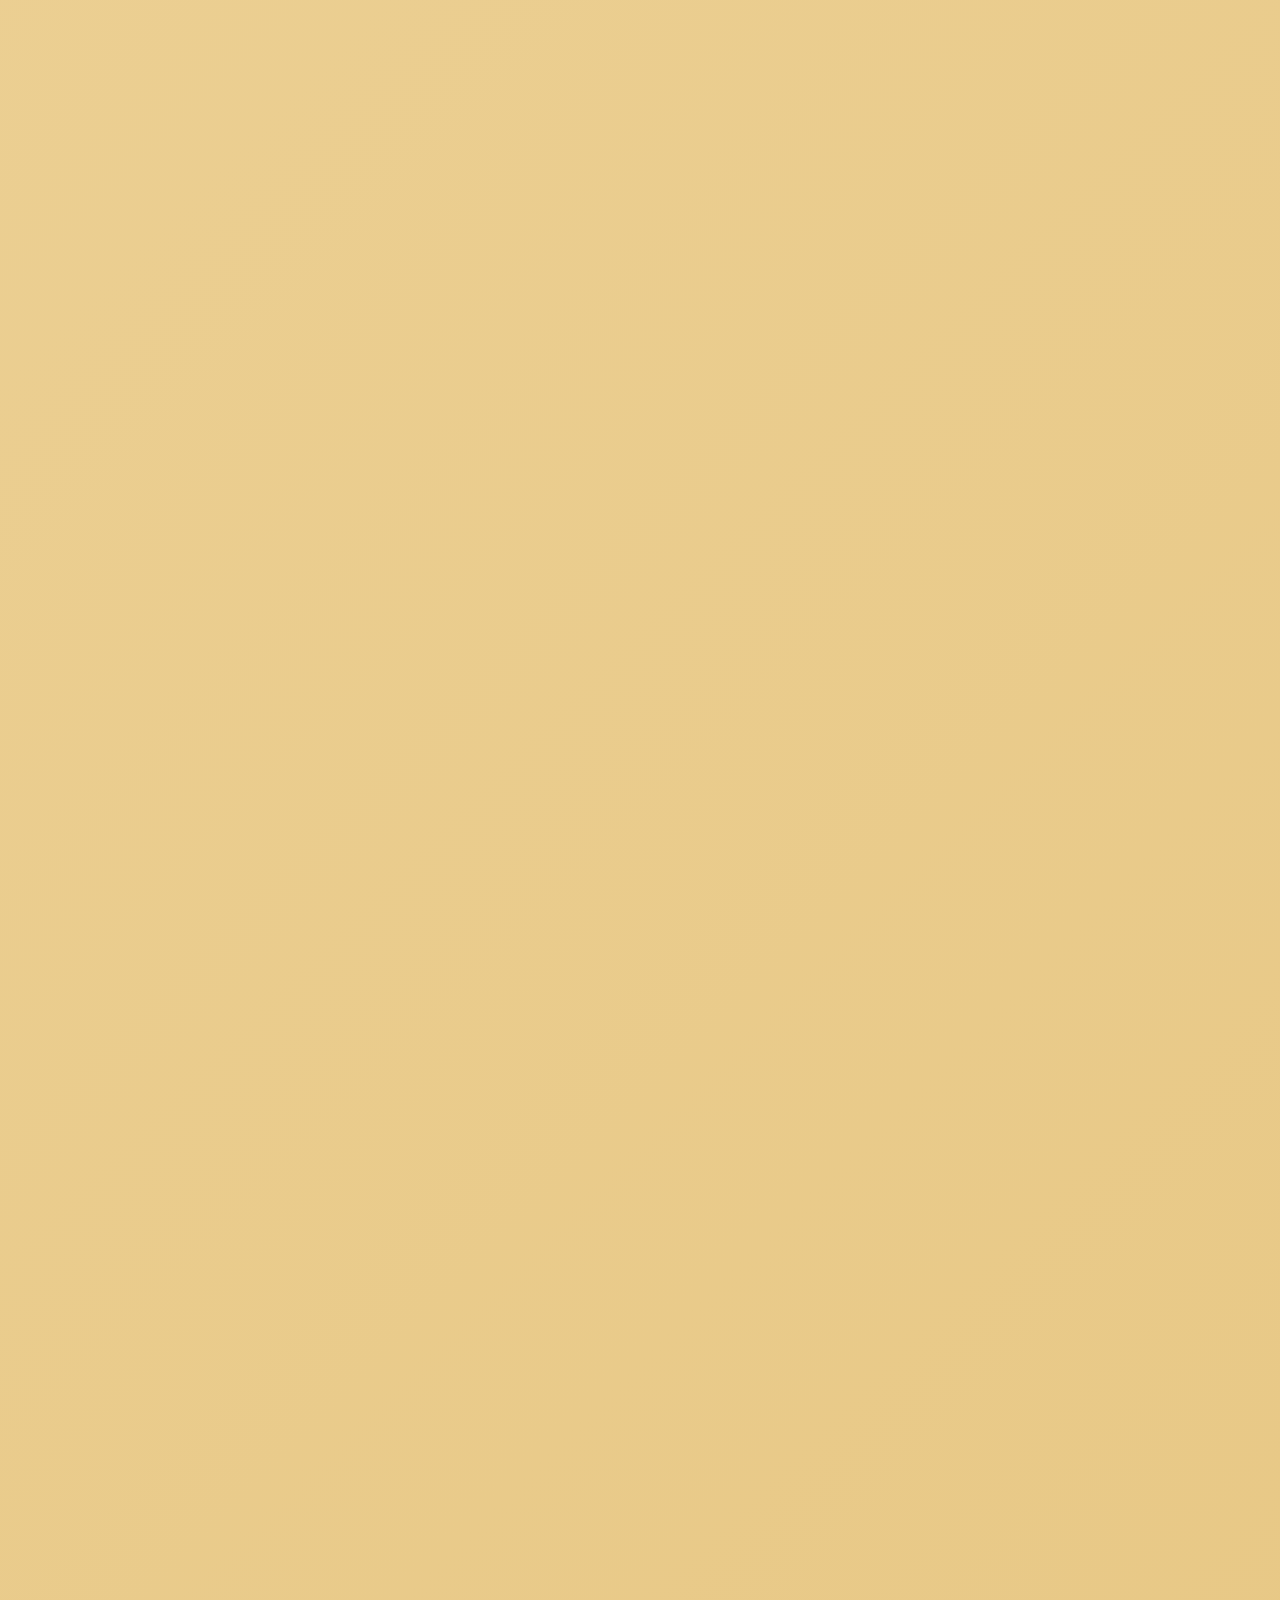
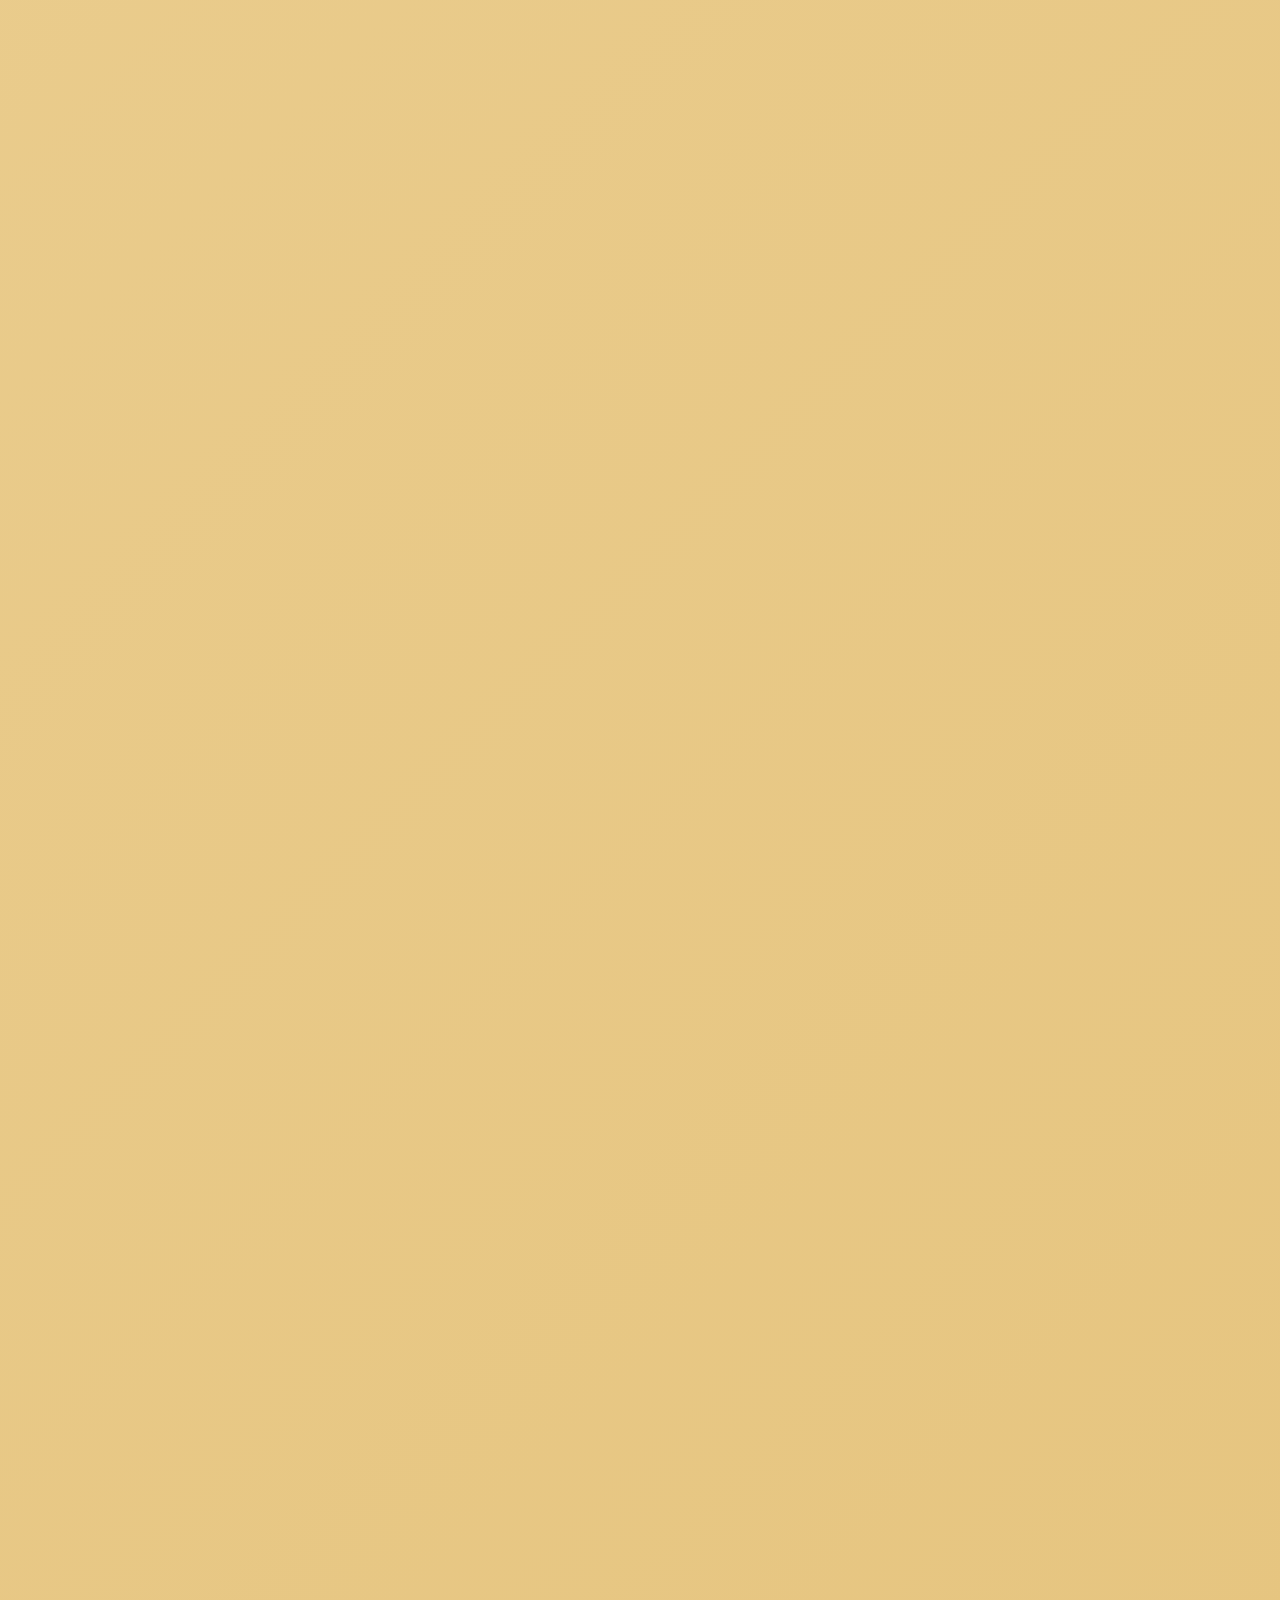
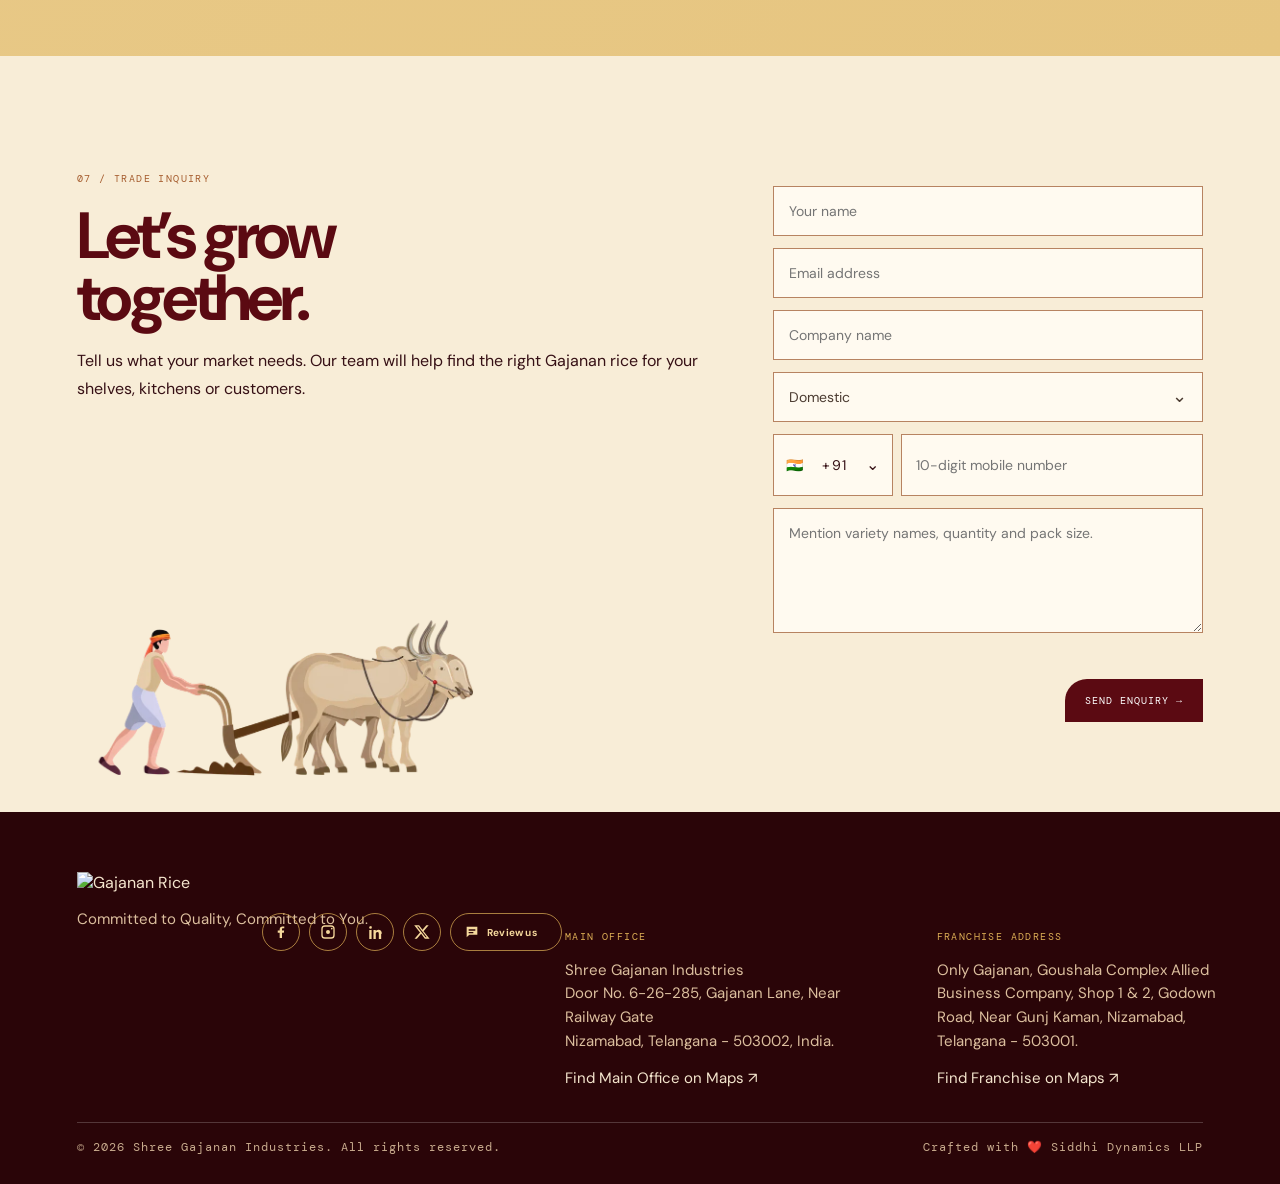
==== commit e3d0acc5: "Add bare ground milestone stage" ====
--- a/index.html
+++ b/index.html
@@ -568,6 +568,7 @@
               <div class="milestone-stack-layout">
                 <aside class="milestone-illustration-panel" aria-label="A growing forest illustration that follows the milestone timeline">
                   <div class="milestone-ecosystem" data-growth-stage="0" aria-hidden="true">
+                    <span class="milestone-scene milestone-scene-ground"></span>
                     <span class="milestone-scene milestone-scene-seed"></span>
                     <span class="milestone-scene milestone-scene-sprout"></span>
                     <span class="milestone-scene milestone-scene-sapling"></span>
@@ -601,7 +602,7 @@
           const progress = Math.min(1, Math.max(0, (window.scrollY - milestoneCardsSection.offsetTop) / range));
           const step = progress * (cards.length - 1);
           const active = Math.min(cards.length - 1, Math.floor(step));
-          if (ecosystem) ecosystem.dataset.growthStage = String(Math.min(4, Math.floor(progress * 5)));
+          if (ecosystem) ecosystem.dataset.growthStage = String(Math.min(5, Math.floor(progress * 6)));
           cards.forEach((card, index) => {
             const distance = index - step;
             let transform = 'translateY(112%) scale(.96)';
@@ -2890,17 +2891,18 @@
   /* Frame the seed-to-forest visual as the timeline advances. */
   .milestone-illustration-panel{border:2px solid rgba(142,36,48,.56)!important;border-radius:30px 8px 30px 8px!important;box-shadow:0 16px 30px rgba(91,36,28,.12)!important}
 
-  /* The ecosystem uses four real growth frames and crossfades them as the timeline advances. */
+  /* Six real growth frames crossfade from bare earth to a mature forest. */
   .milestone-ecosystem{background:none!important;filter:none!important}
   .milestone-scene{position:absolute;inset:0;display:block;background:center/cover no-repeat;opacity:0;transform:scale(1.07);transition:opacity .85s ease,transform 2.6s cubic-bezier(.16,1,.3,1);will-change:opacity,transform}
+  .milestone-scene-ground{background-image:url('assets/milestone-ecosystem-ground.webp')}
   .milestone-scene-seed{background-image:url('assets/milestone-ecosystem-seed.webp')}
   .milestone-scene-sprout{background-image:url('assets/milestone-ecosystem-sprout.webp')}
   .milestone-scene-sapling{background-image:url('assets/milestone-ecosystem-sapling.webp')}
   .milestone-scene-young-forest{background-image:url('assets/milestone-ecosystem-young-forest.webp')}
   .milestone-scene-forest{background-image:url('assets/milestone-ecosystem-forest.webp')}
-  .milestone-ecosystem[data-growth-stage="0"] .milestone-scene-seed,.milestone-ecosystem[data-growth-stage="1"] .milestone-scene-sprout,.milestone-ecosystem[data-growth-stage="2"] .milestone-scene-sapling,.milestone-ecosystem[data-growth-stage="3"] .milestone-scene-young-forest,.milestone-ecosystem[data-growth-stage="4"] .milestone-scene-forest{opacity:1;transform:scale(1)}
-  .milestone-ecosystem[data-growth-stage="4"] .milestone-scene-forest{transform:scale(1.04)}
-  @media(max-width:760px){.milestone-scene{transform:scale(1.03)}.milestone-ecosystem[data-growth-stage="0"] .milestone-scene-seed,.milestone-ecosystem[data-growth-stage="1"] .milestone-scene-sprout,.milestone-ecosystem[data-growth-stage="2"] .milestone-scene-sapling,.milestone-ecosystem[data-growth-stage="3"] .milestone-scene-young-forest,.milestone-ecosystem[data-growth-stage="4"] .milestone-scene-forest{transform:scale(1)}}
+  .milestone-ecosystem[data-growth-stage="0"] .milestone-scene-ground,.milestone-ecosystem[data-growth-stage="1"] .milestone-scene-seed,.milestone-ecosystem[data-growth-stage="2"] .milestone-scene-sprout,.milestone-ecosystem[data-growth-stage="3"] .milestone-scene-sapling,.milestone-ecosystem[data-growth-stage="4"] .milestone-scene-young-forest,.milestone-ecosystem[data-growth-stage="5"] .milestone-scene-forest{opacity:1;transform:scale(1)}
+  .milestone-ecosystem[data-growth-stage="5"] .milestone-scene-forest{transform:scale(1.04)}
+  @media(max-width:760px){.milestone-scene{transform:scale(1.03)}.milestone-ecosystem[data-growth-stage="0"] .milestone-scene-ground,.milestone-ecosystem[data-growth-stage="1"] .milestone-scene-seed,.milestone-ecosystem[data-growth-stage="2"] .milestone-scene-sprout,.milestone-ecosystem[data-growth-stage="3"] .milestone-scene-sapling,.milestone-ecosystem[data-growth-stage="4"] .milestone-scene-young-forest,.milestone-ecosystem[data-growth-stage="5"] .milestone-scene-forest{transform:scale(1)}}
 
   /* Final phone-only refinements: keep the hero controls and catalogue actions inside the viewport. */
   @media(max-width:760px){
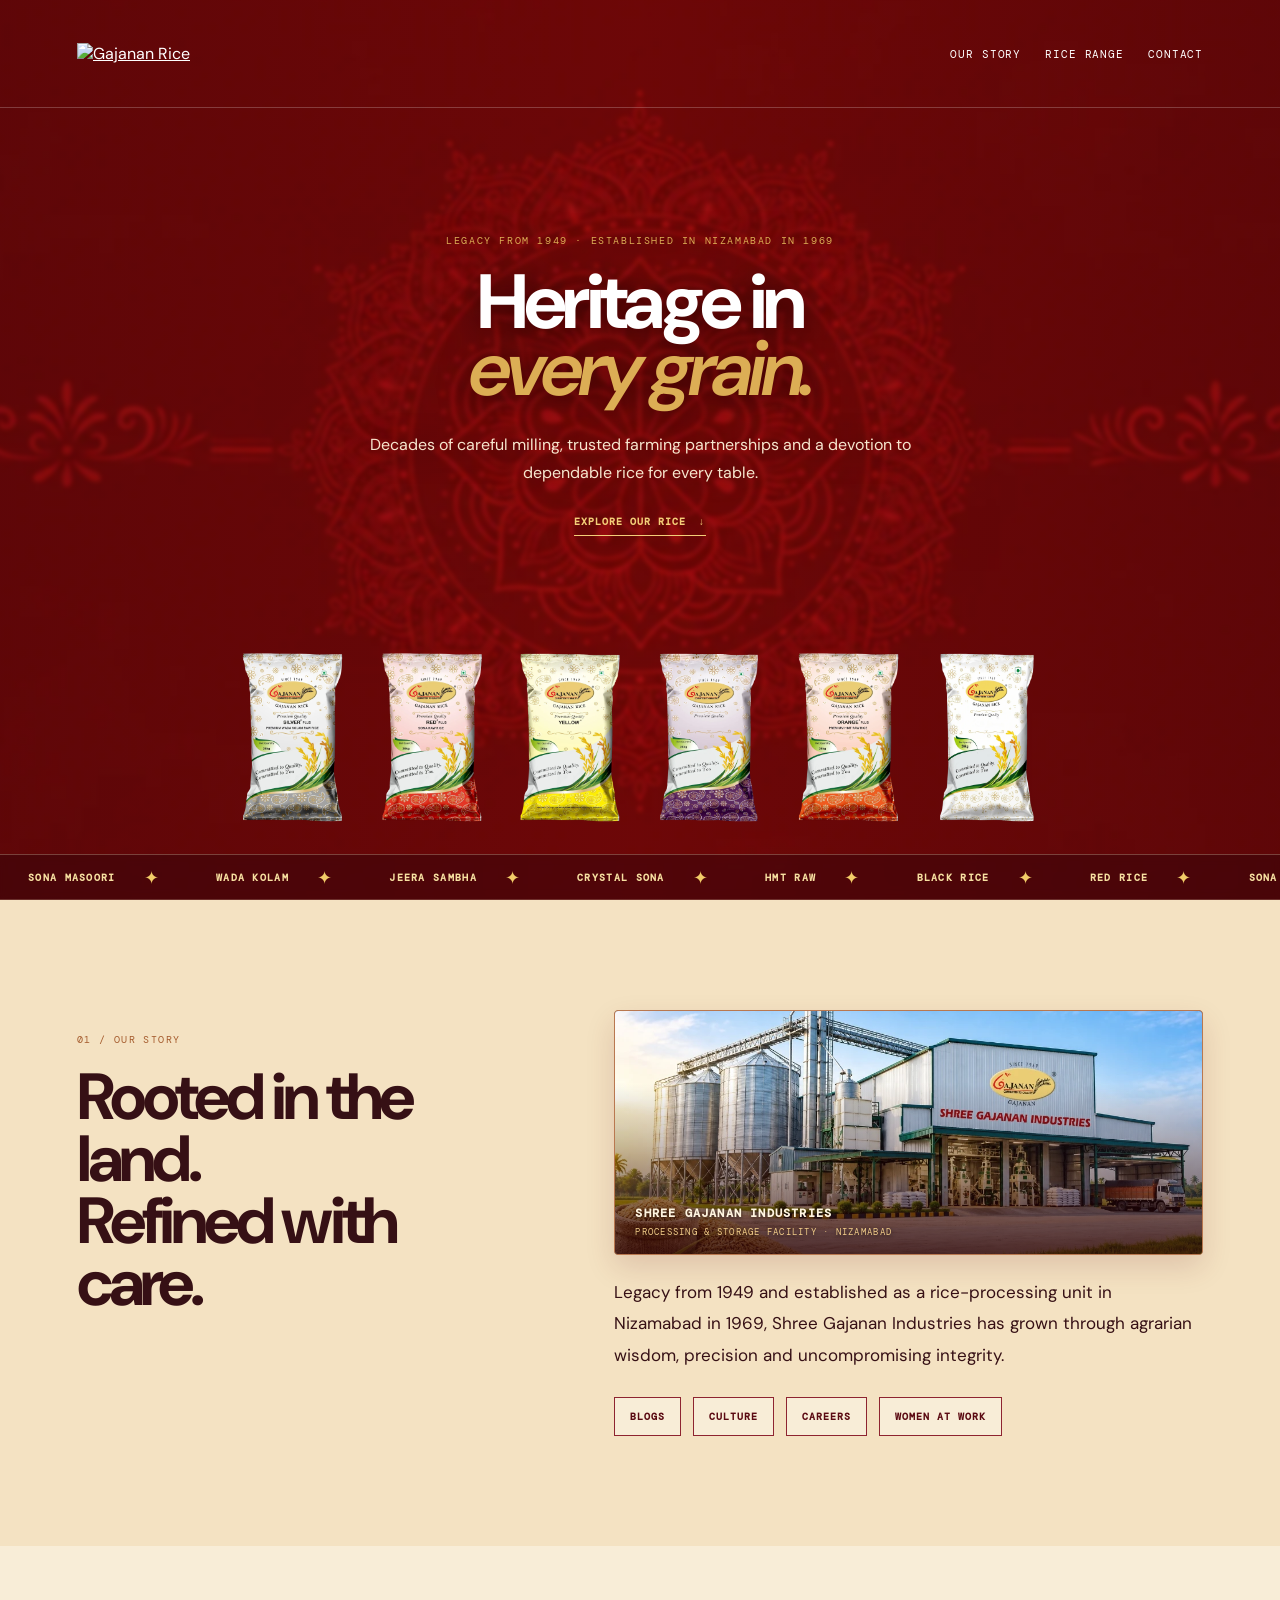
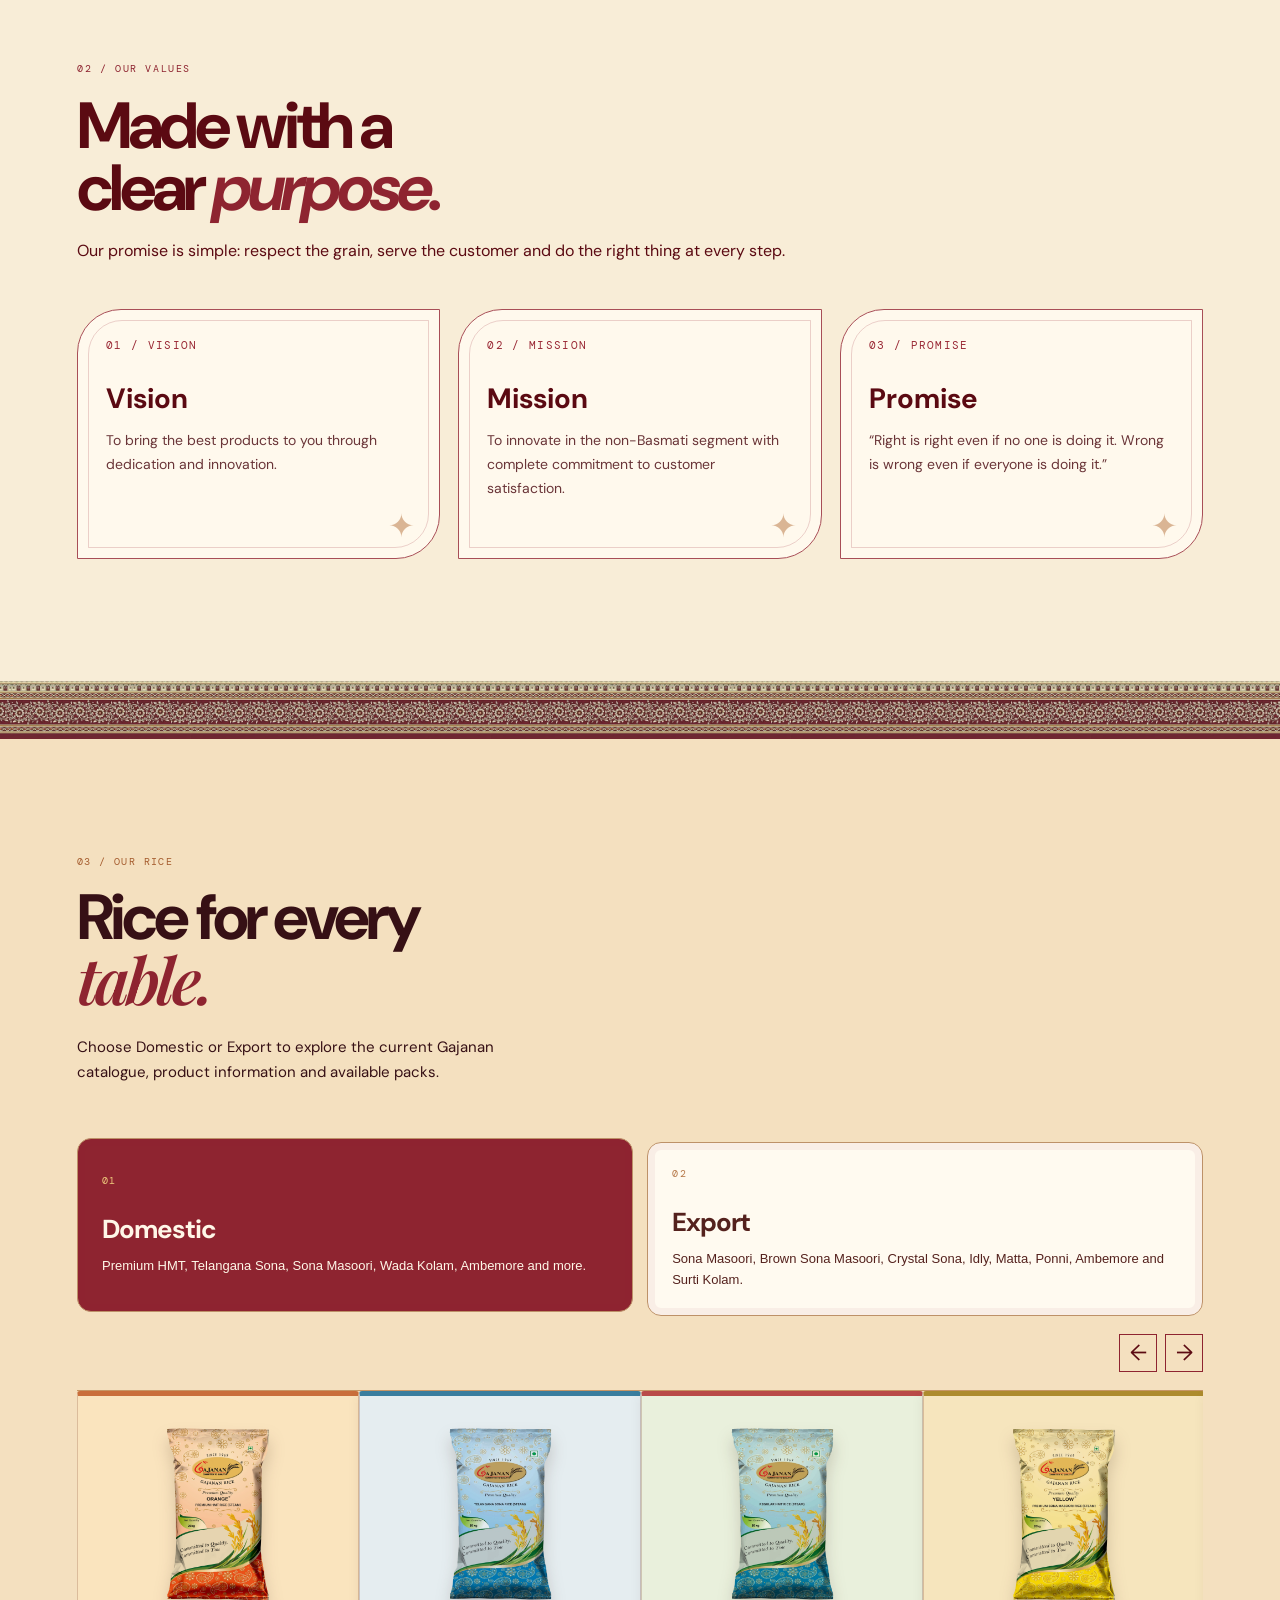
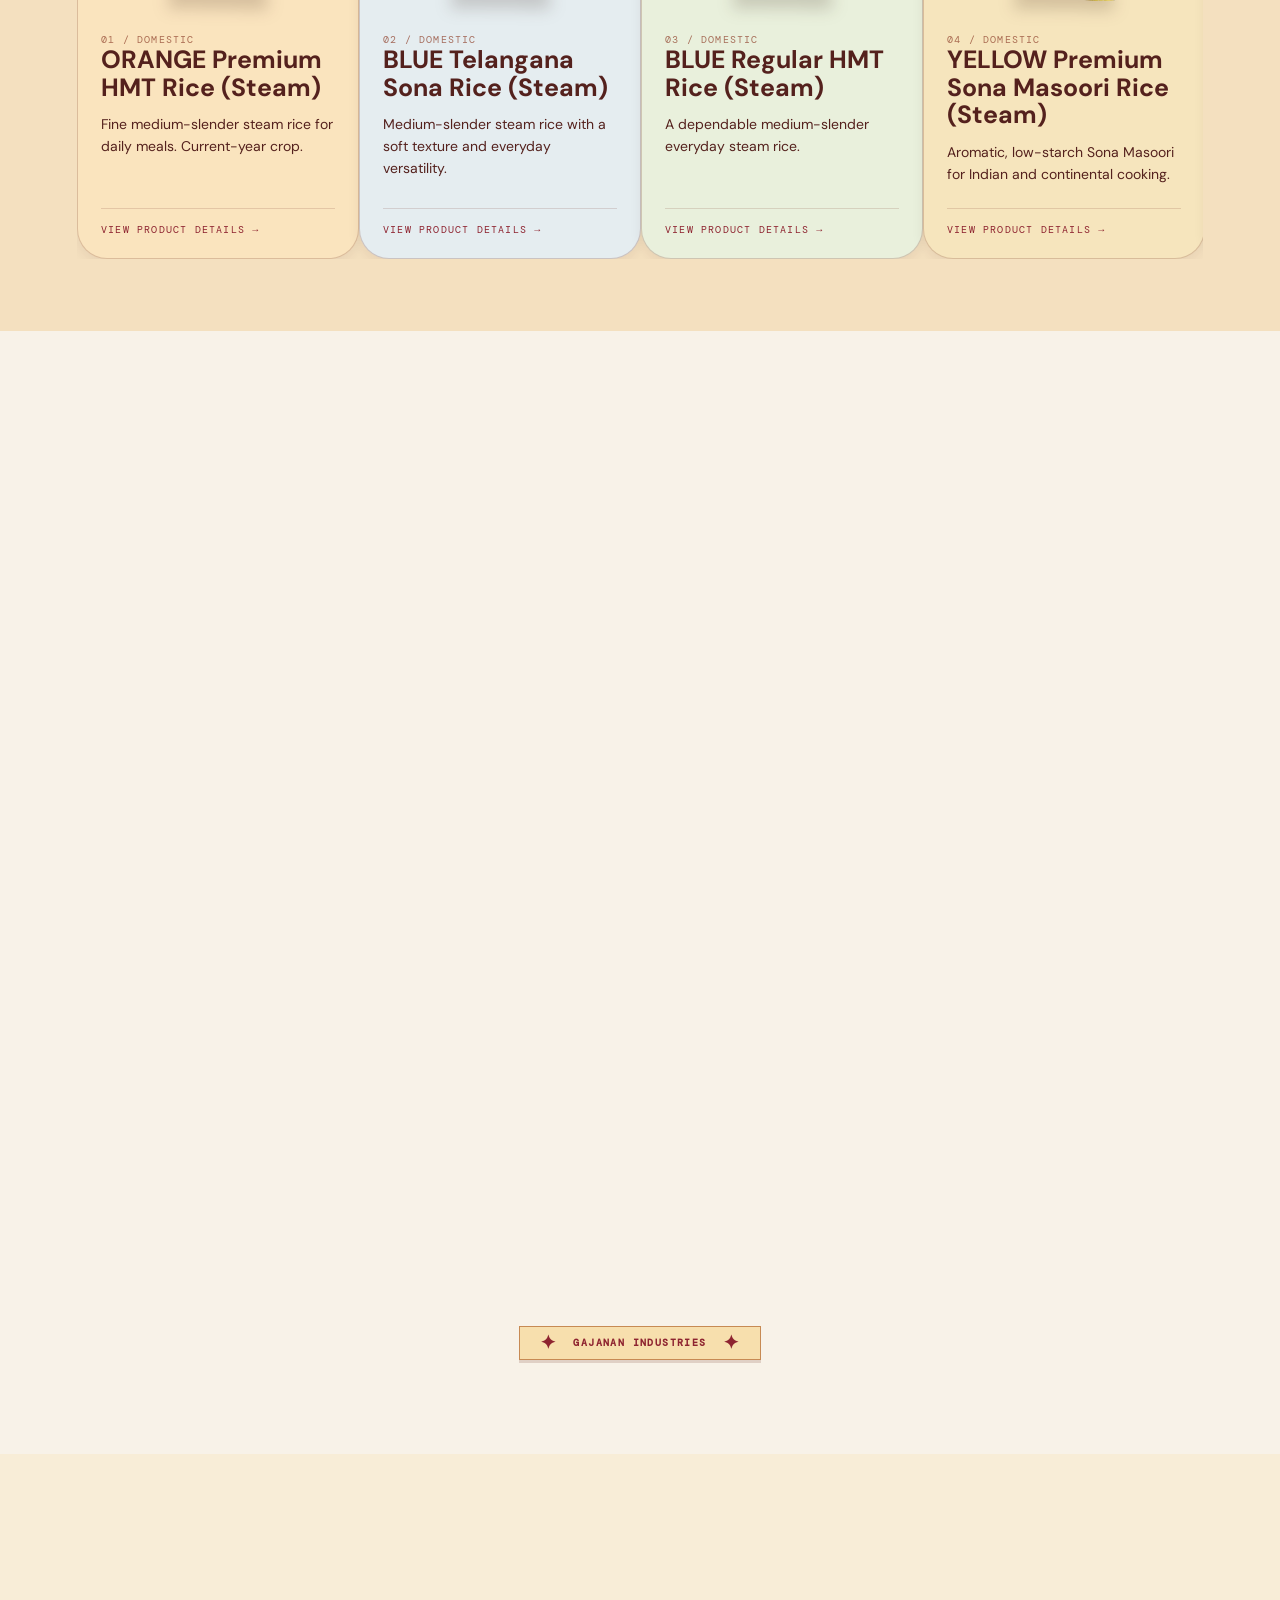
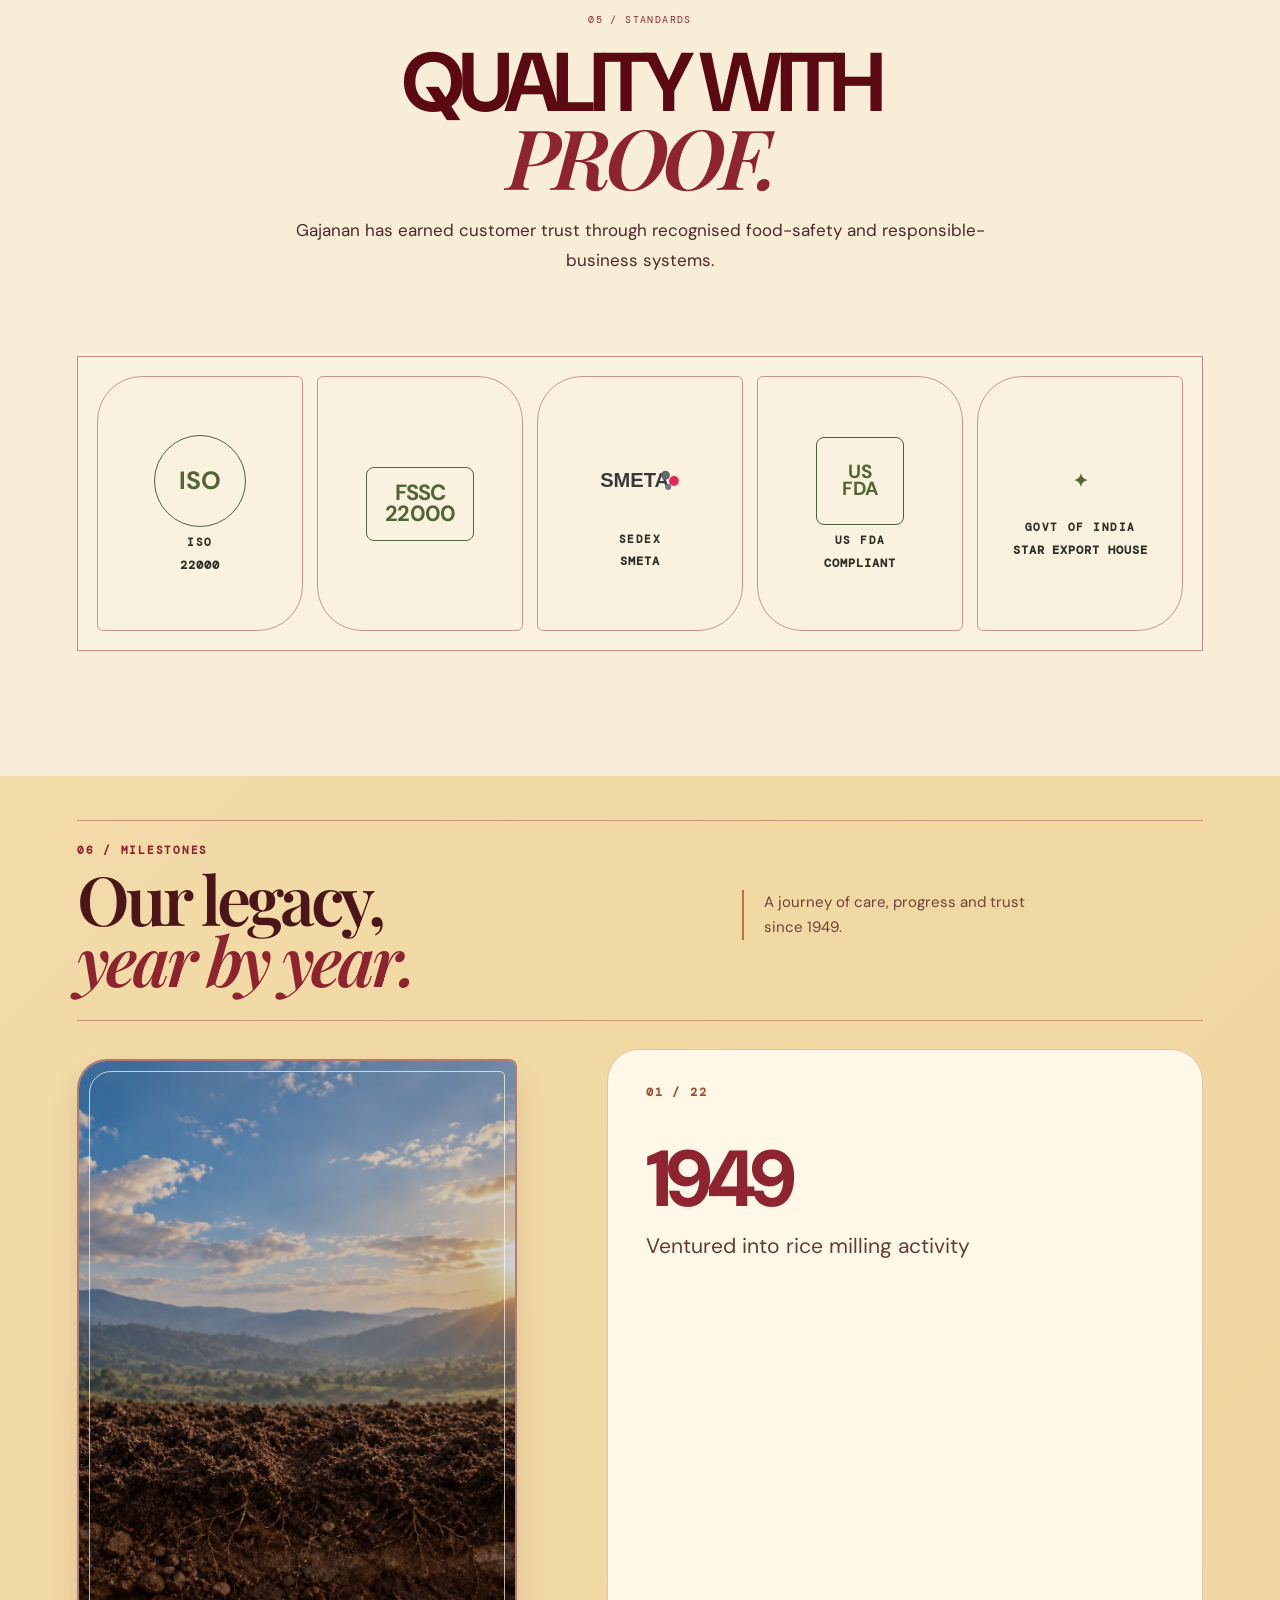
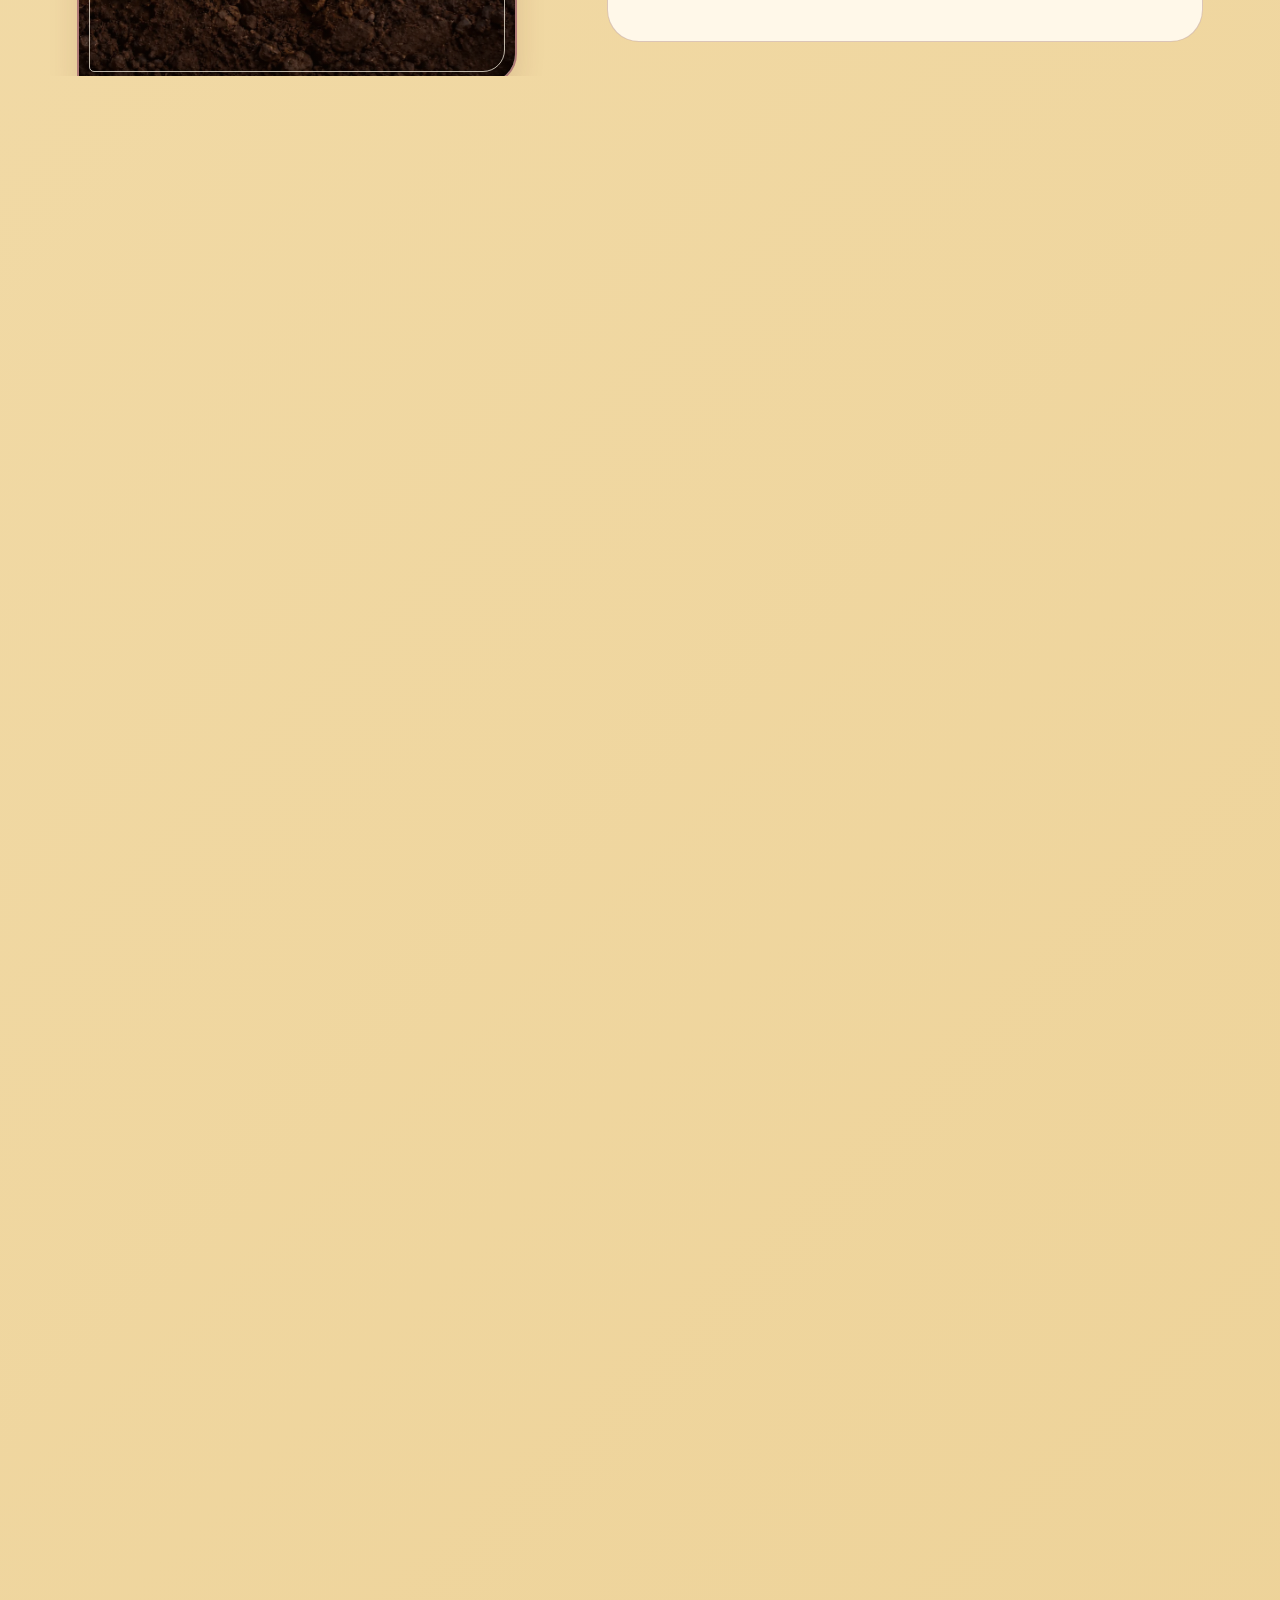
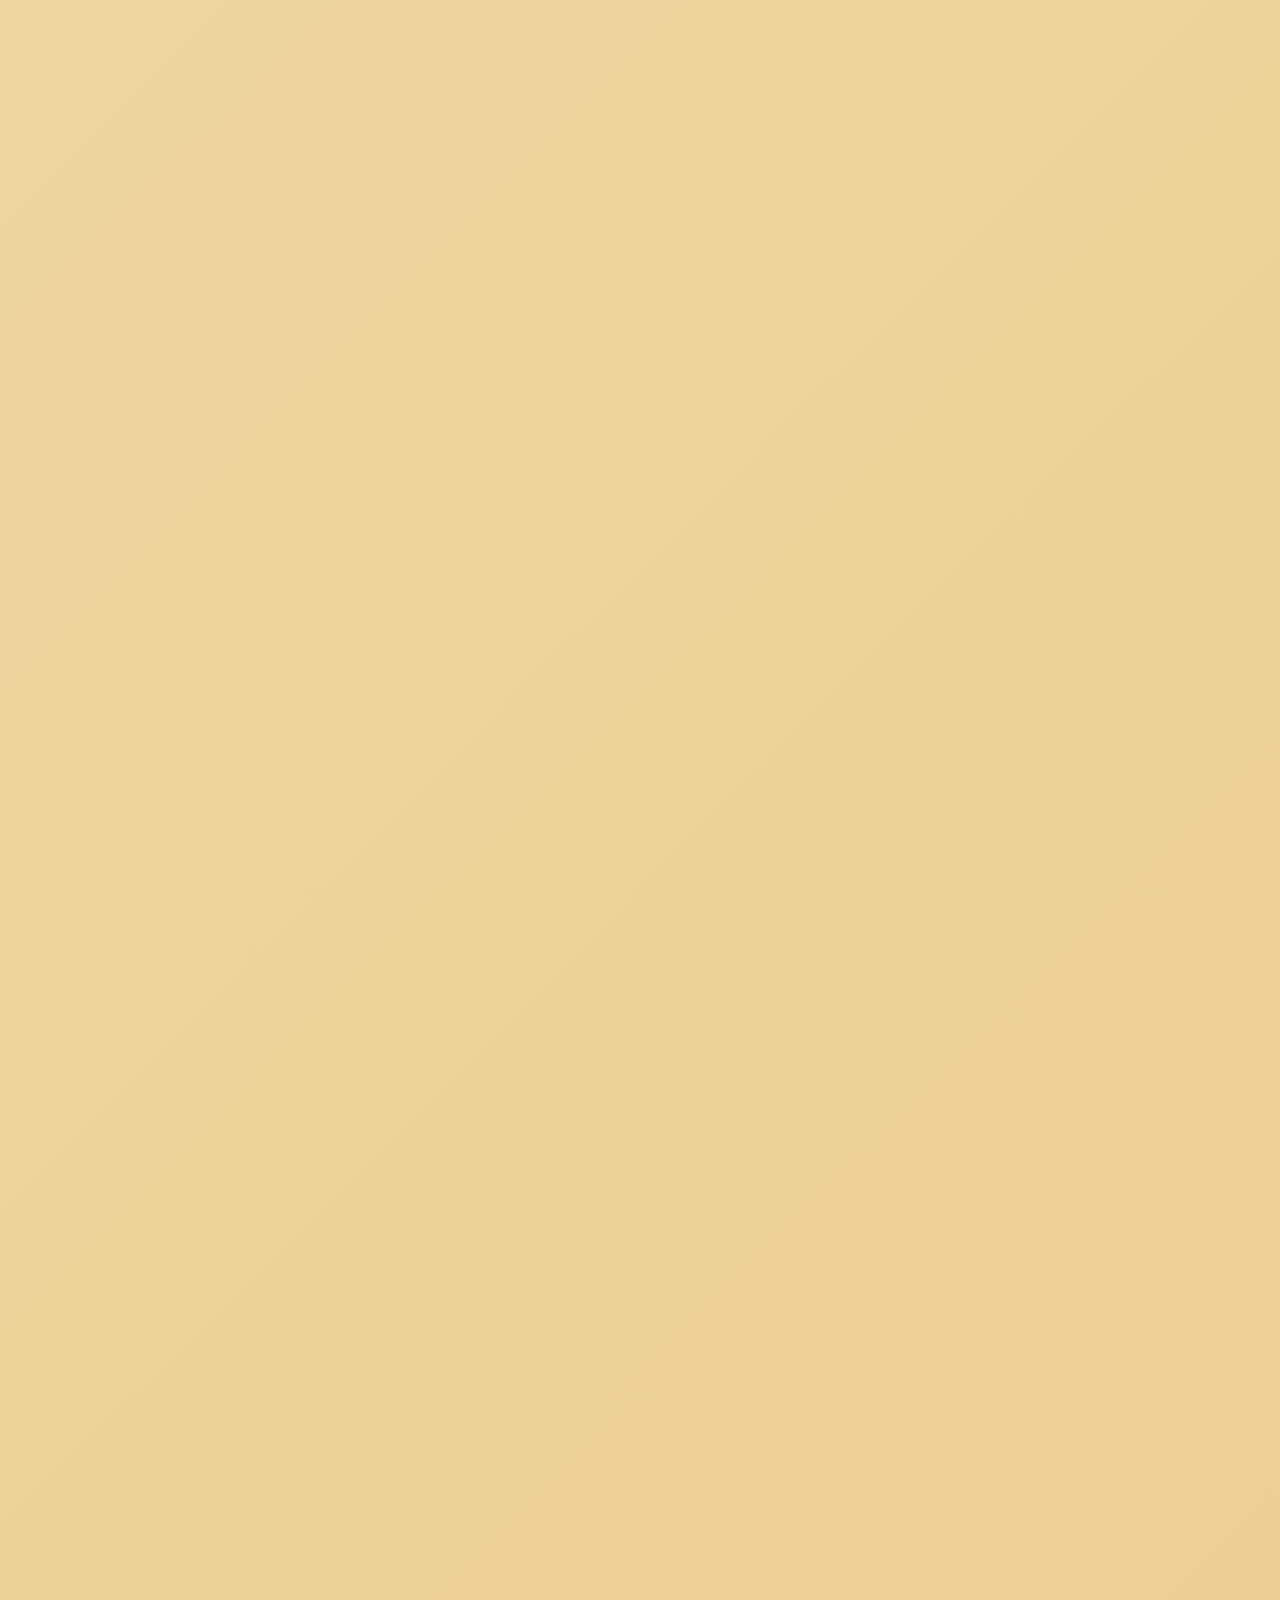
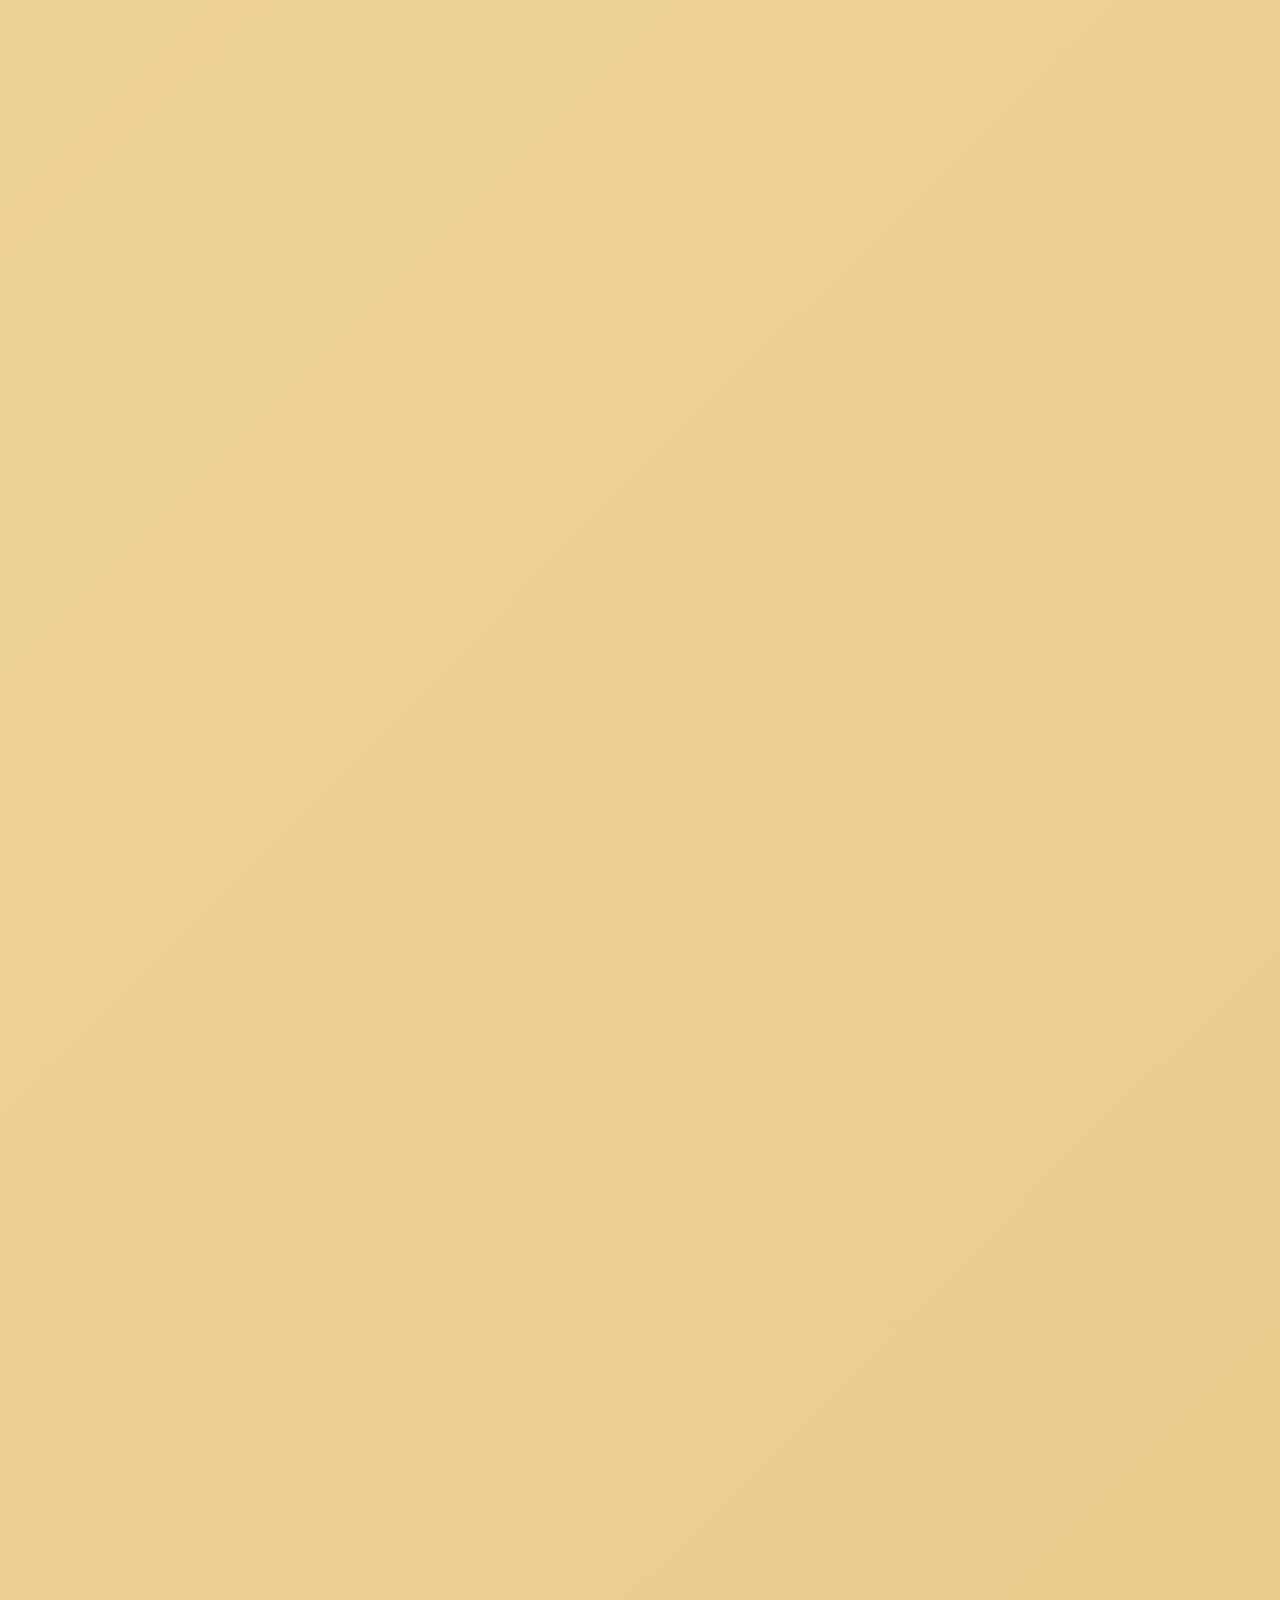
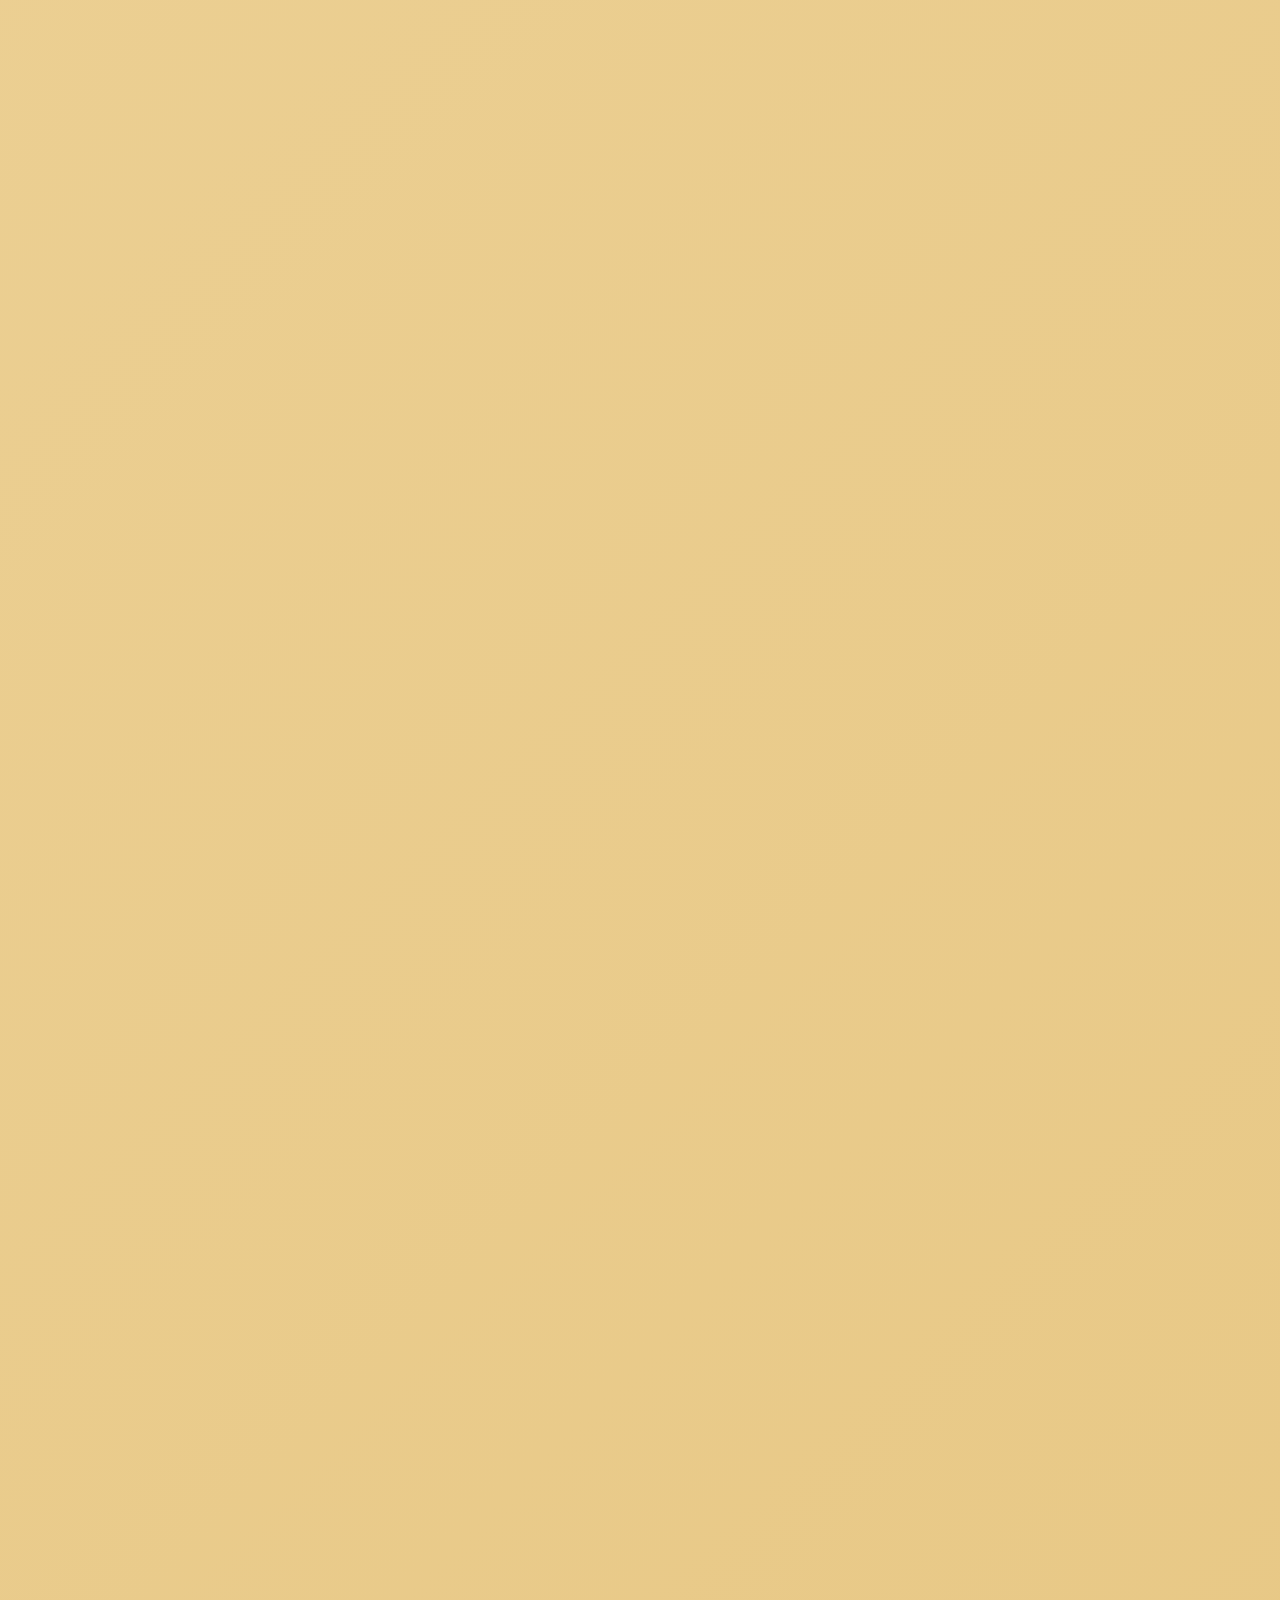
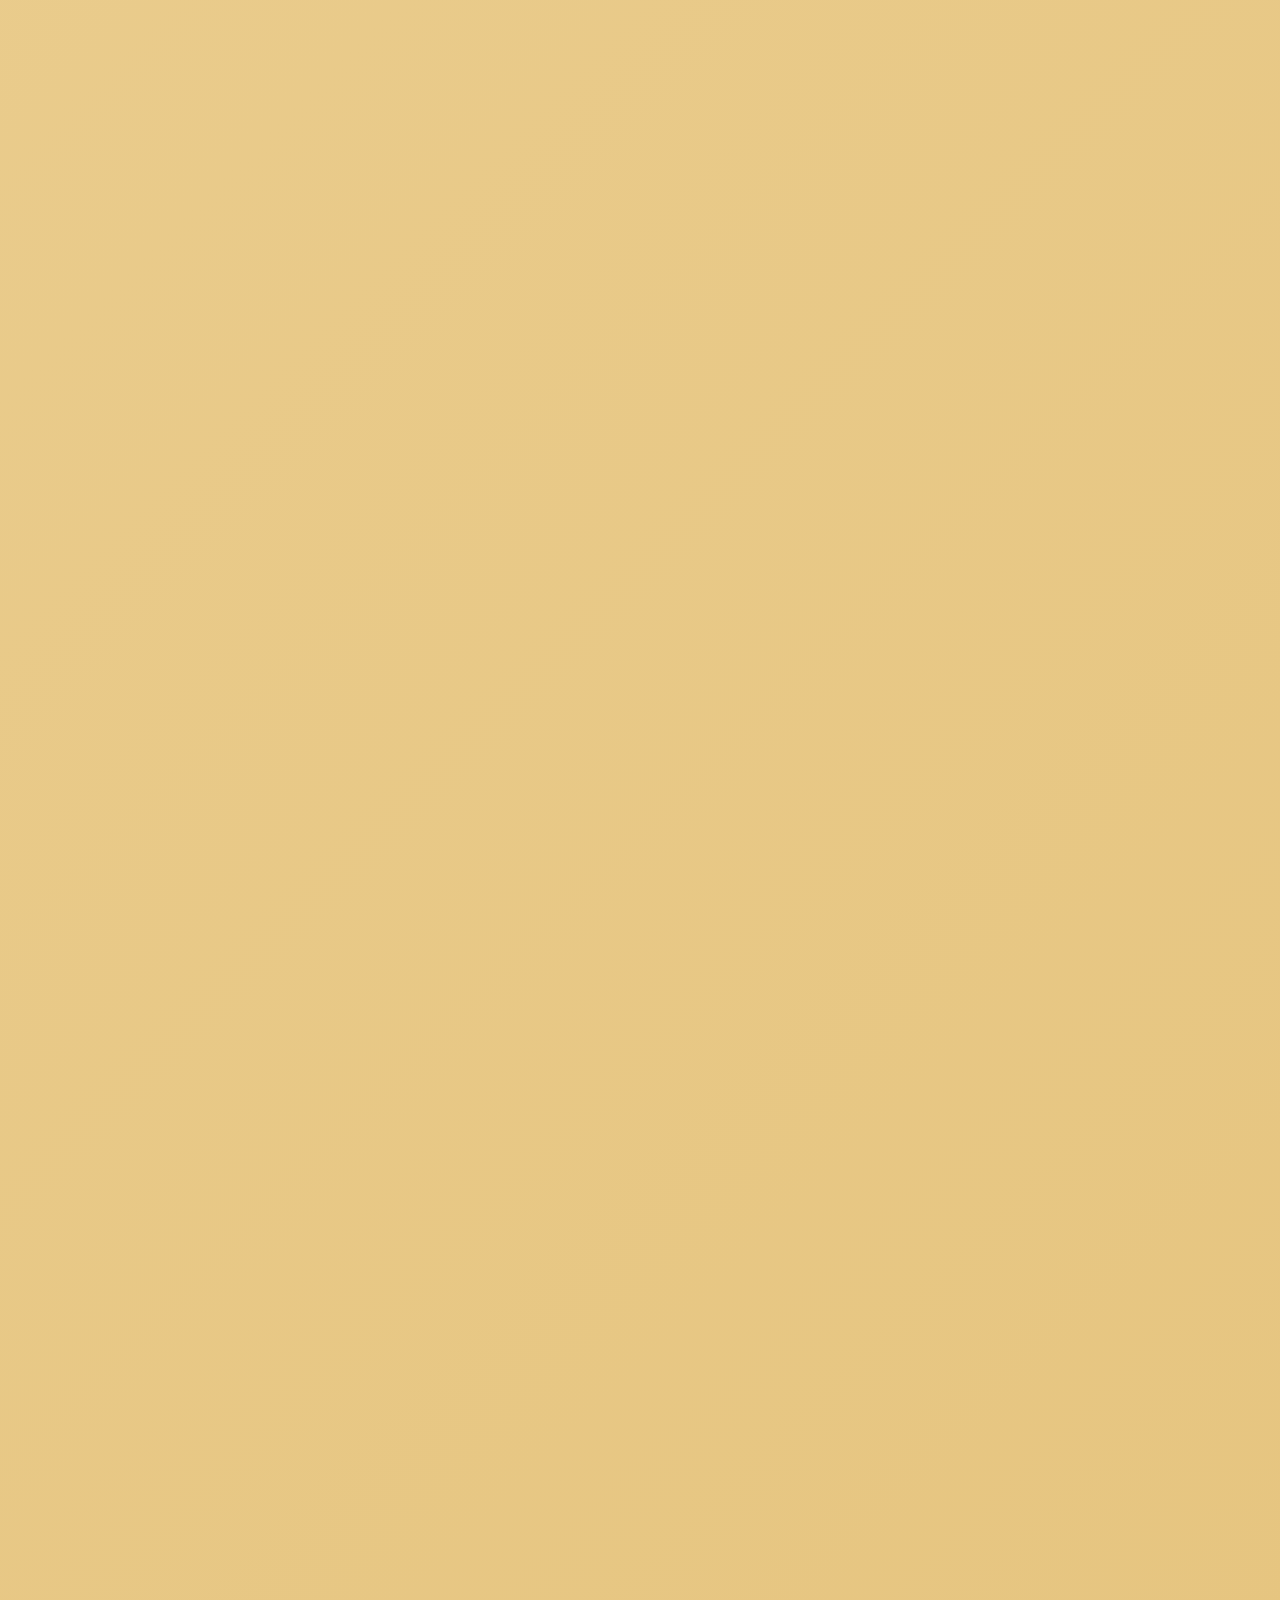
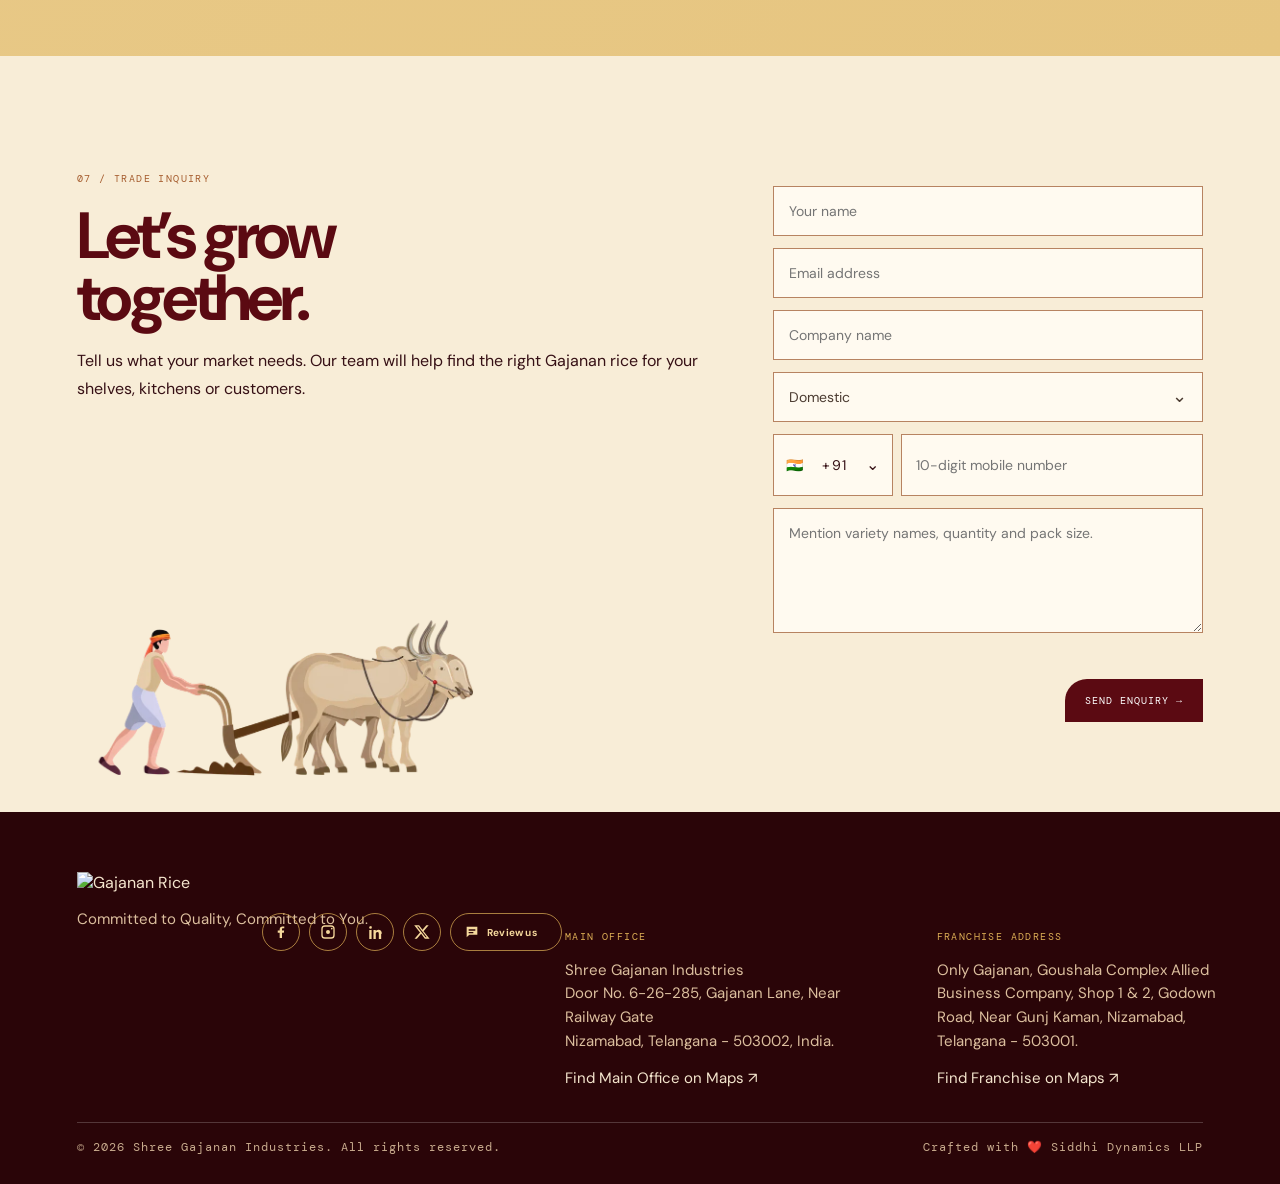
==== commit 7972da15: "Strengthen mobile milestone pinning" ====
--- a/index.html
+++ b/index.html
@@ -558,7 +558,7 @@
         milestoneScrollCleanup();
         if (Array.isArray(entries) && entries.length) currentMilestoneEntries = entries;
         milestoneCardsSection.innerHTML = `
-          <div class="milestone-scroll-track" style="--milestone-scroll-distance:${Math.max(0, currentMilestoneEntries.length - 1) * 380}px">
+          <div class="milestone-scroll-track" style="--milestone-scroll-distance:${Math.max(0, currentMilestoneEntries.length - 1) * 380}px;--milestone-mobile-scroll-distance:${Math.max(0, currentMilestoneEntries.length - 1) * 520}px">
             <div class="milestone-stack-wrap">
               <div class="milestone-stack-heading">
                 <span class="section-kicker">06 / MILESTONES</span>
@@ -2929,8 +2929,8 @@
     .proof-certificates article:nth-child(3){border-radius:6px 32px 6px 6px!important}
     .proof-certificates article:nth-child(4){border-radius:32px 6px 6px 6px!important}
 
-    .milestone-scroll-track{height:calc(100dvh + var(--milestone-scroll-distance))!important;min-height:calc(100dvh + var(--milestone-scroll-distance))!important}
-    .milestone-stack-wrap{position:sticky!important;top:0!important;height:100dvh!important;padding:20px 20px 16px!important}
+    .milestone-scroll-track{height:calc(100dvh + var(--milestone-mobile-scroll-distance,var(--milestone-scroll-distance)))!important;min-height:calc(100dvh + var(--milestone-mobile-scroll-distance,var(--milestone-scroll-distance)))!important}
+    .milestone-stack-wrap{position:sticky!important;top:0!important;height:100dvh!important;padding:42px 20px 16px!important}
     .milestone-stack-heading{grid-template-columns:1fr!important;grid-template-rows:auto auto auto!important;margin:0 0 14px!important;gap:12px!important;padding-top:20px!important;border-top:1px solid rgba(142,36,48,.38)!important}
     .milestone-stack-heading .section-kicker{grid-column:1!important;grid-row:1!important;margin:0!important}
     .milestone-stack-heading h2{grid-column:1!important;grid-row:2!important;font-size:clamp(38px,10.5vw,46px)!important;line-height:.94!important}
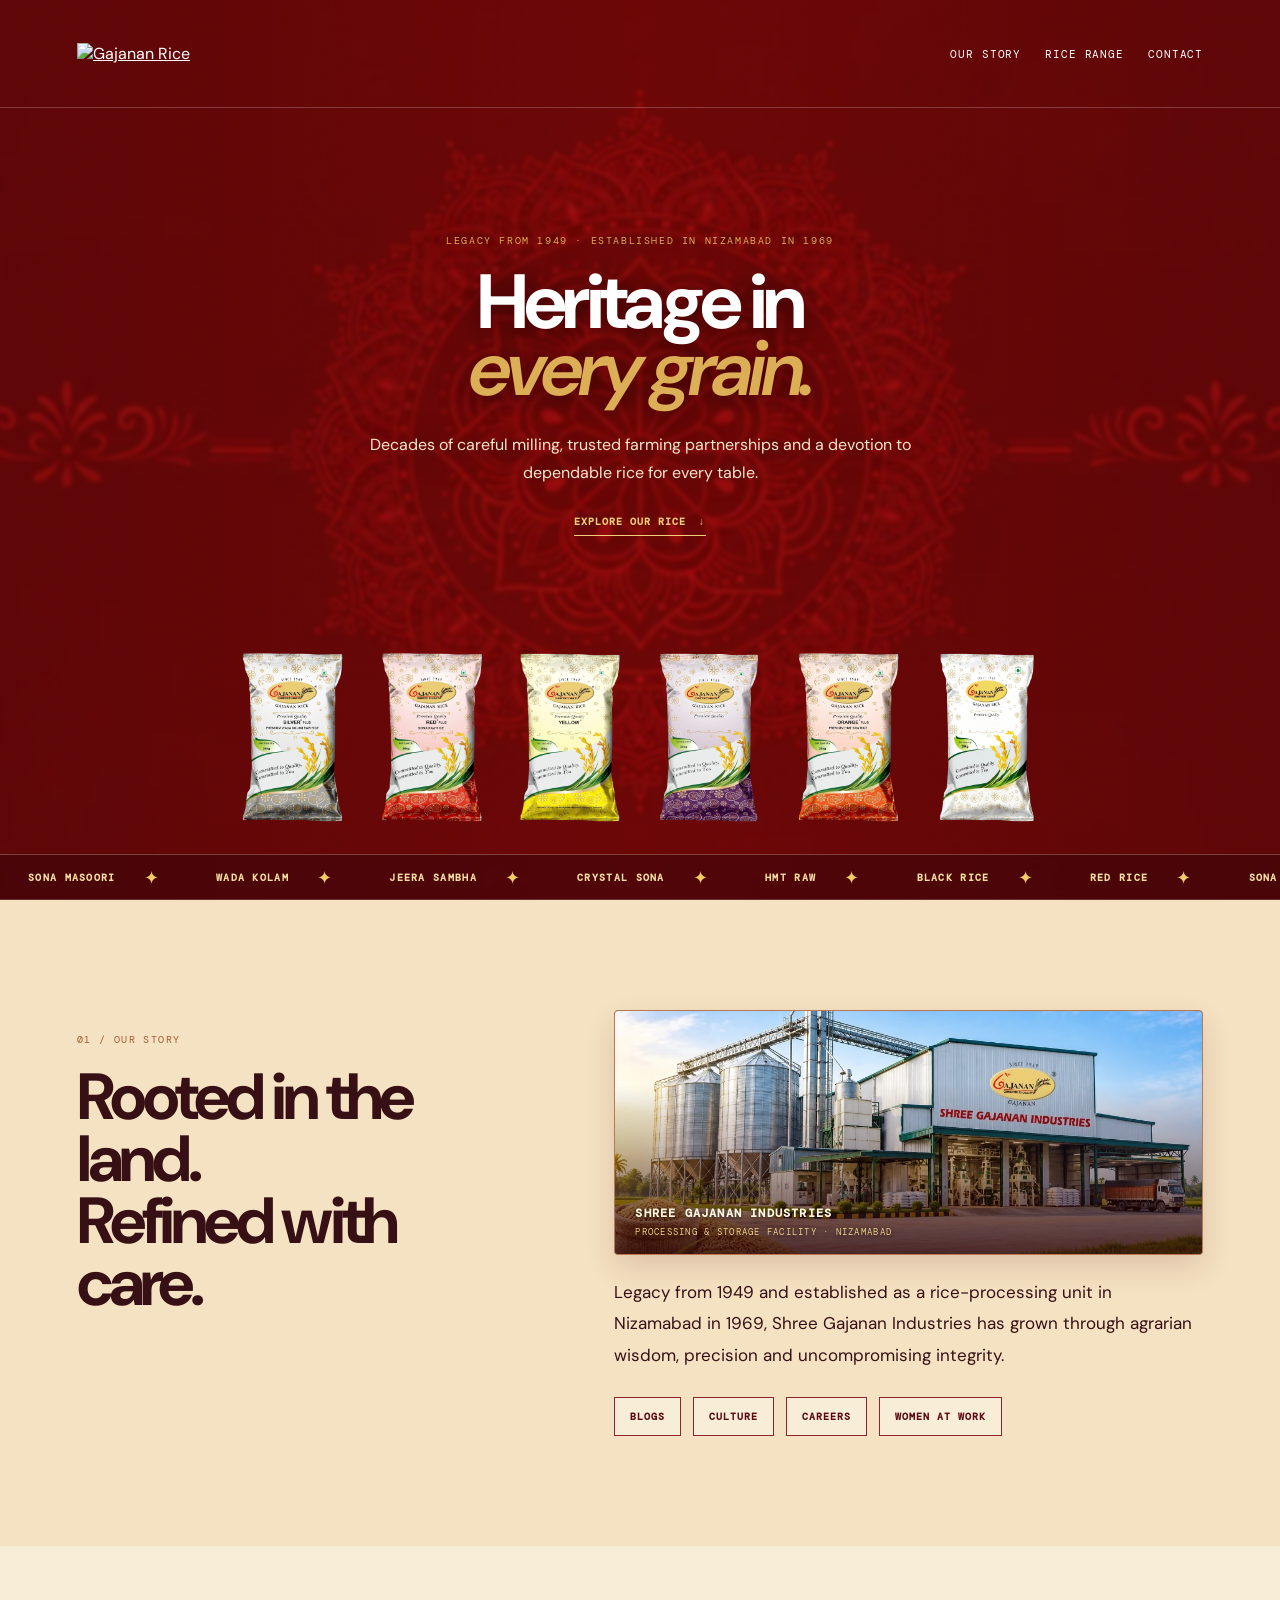
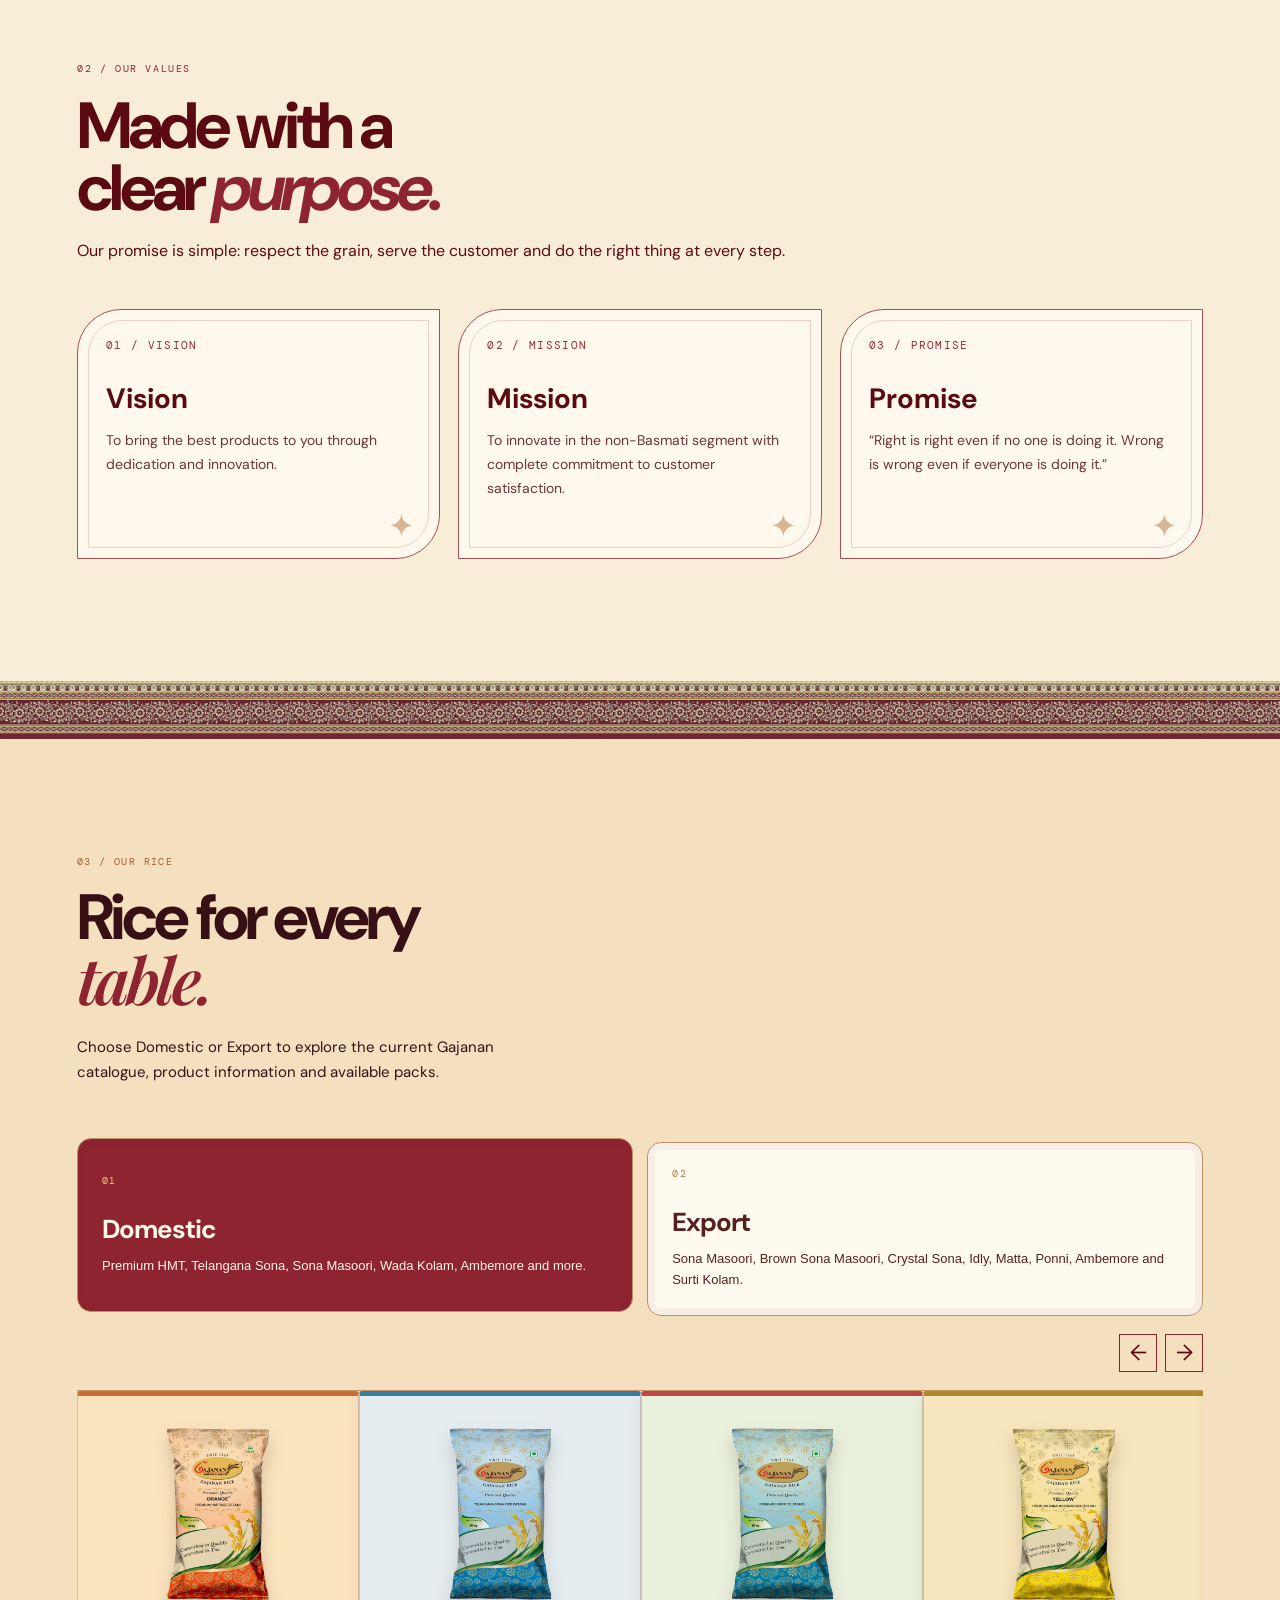
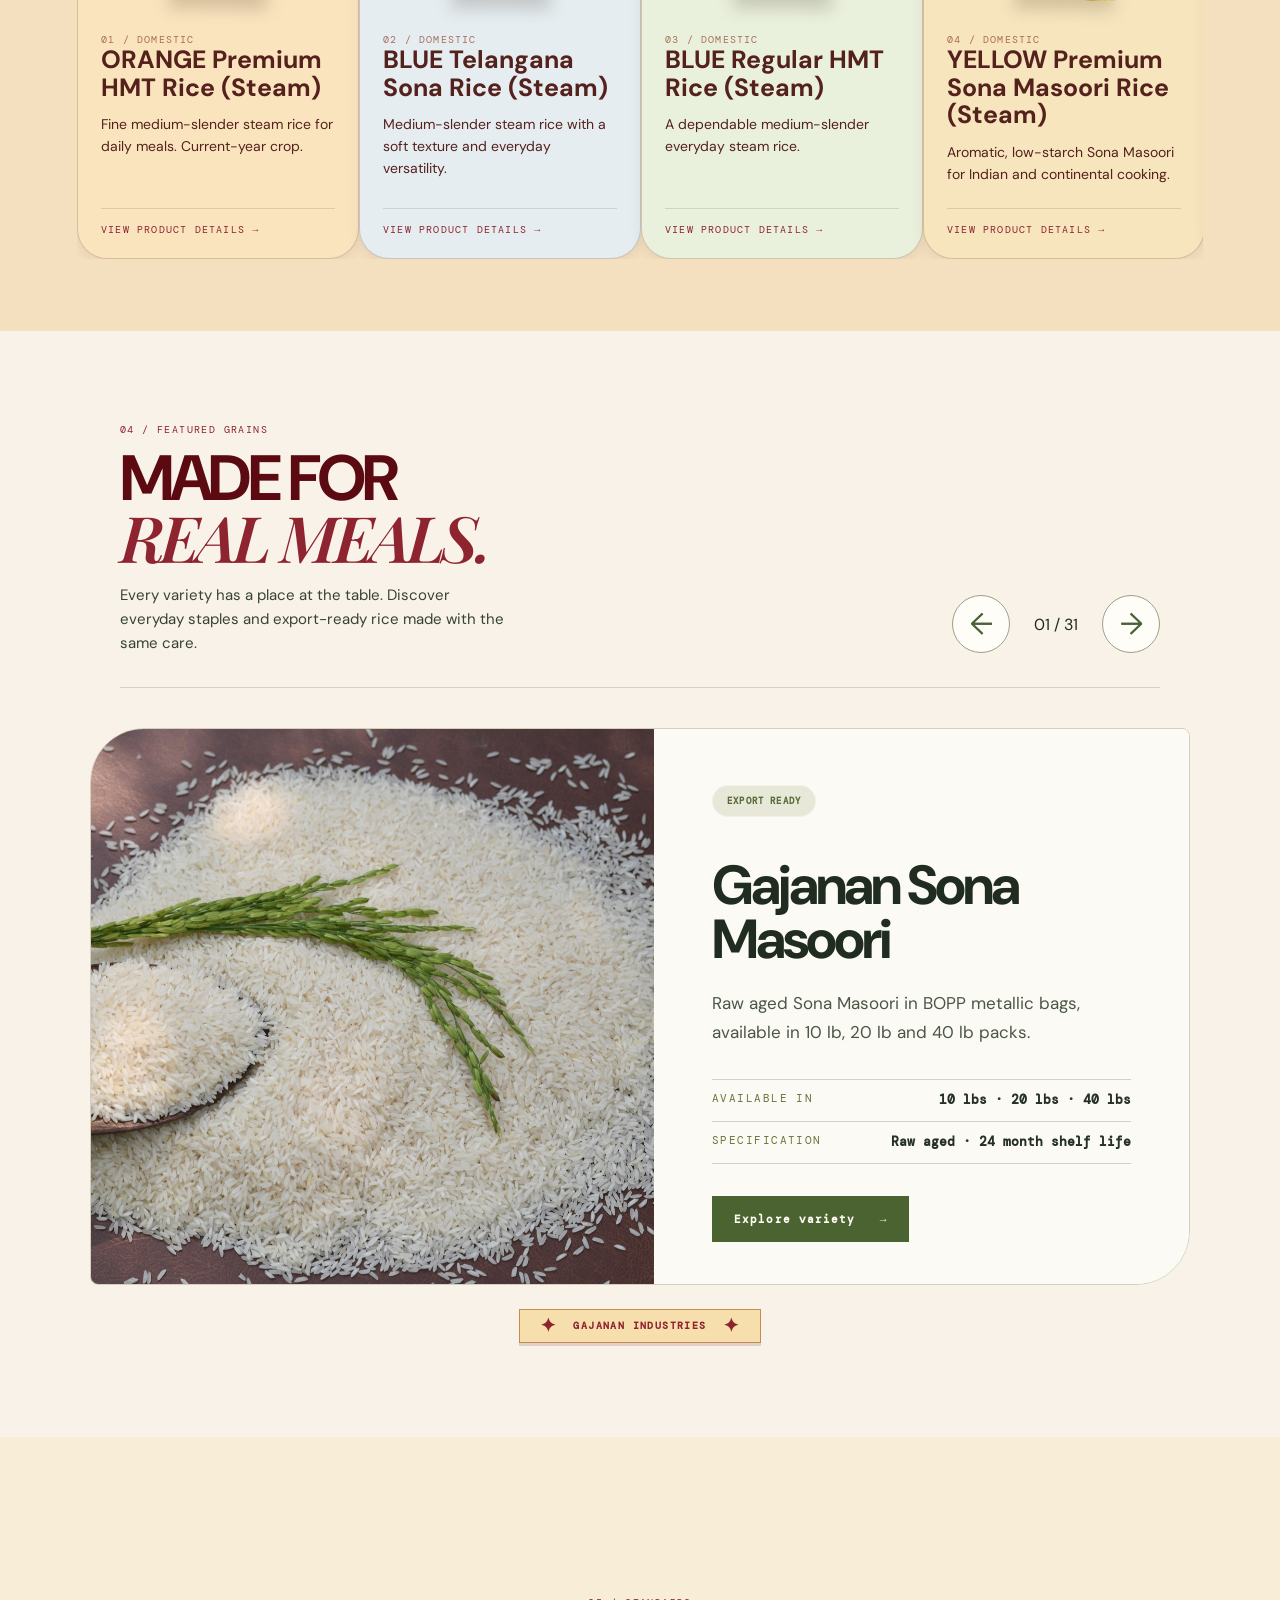
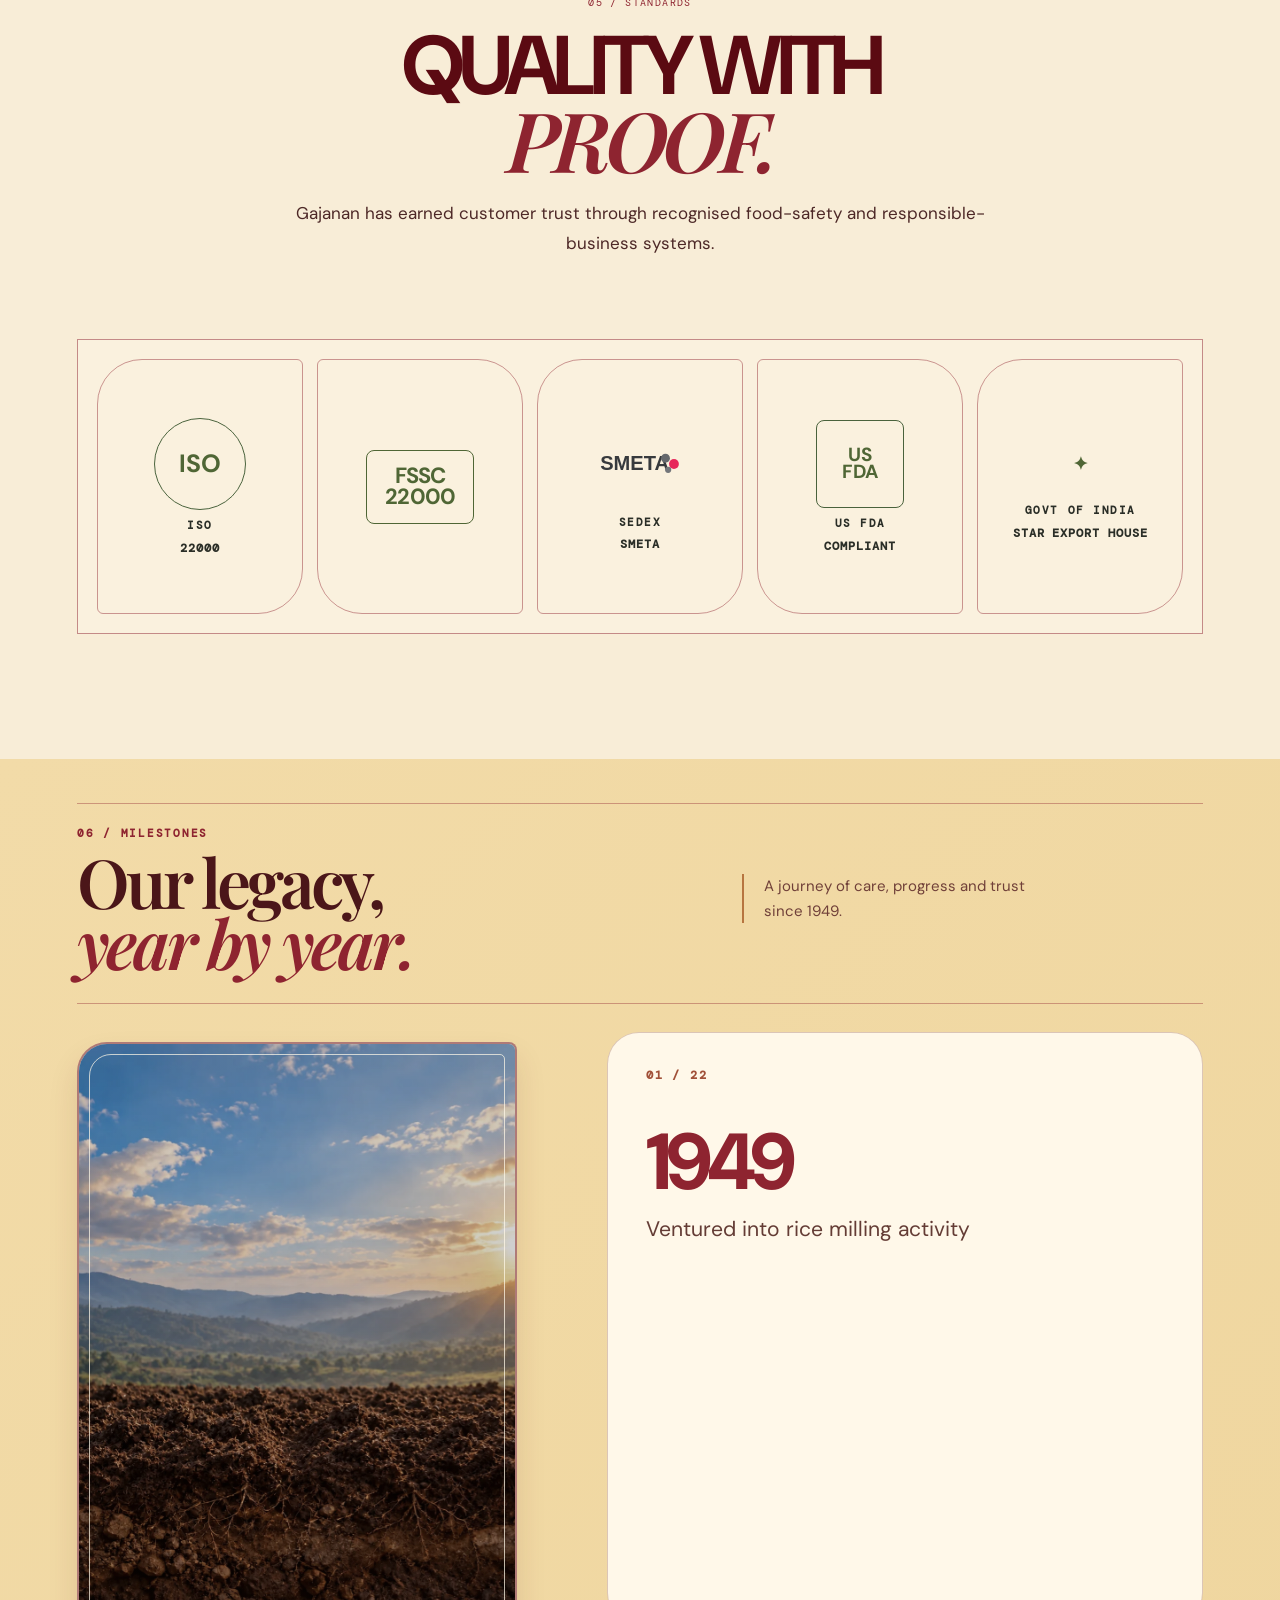
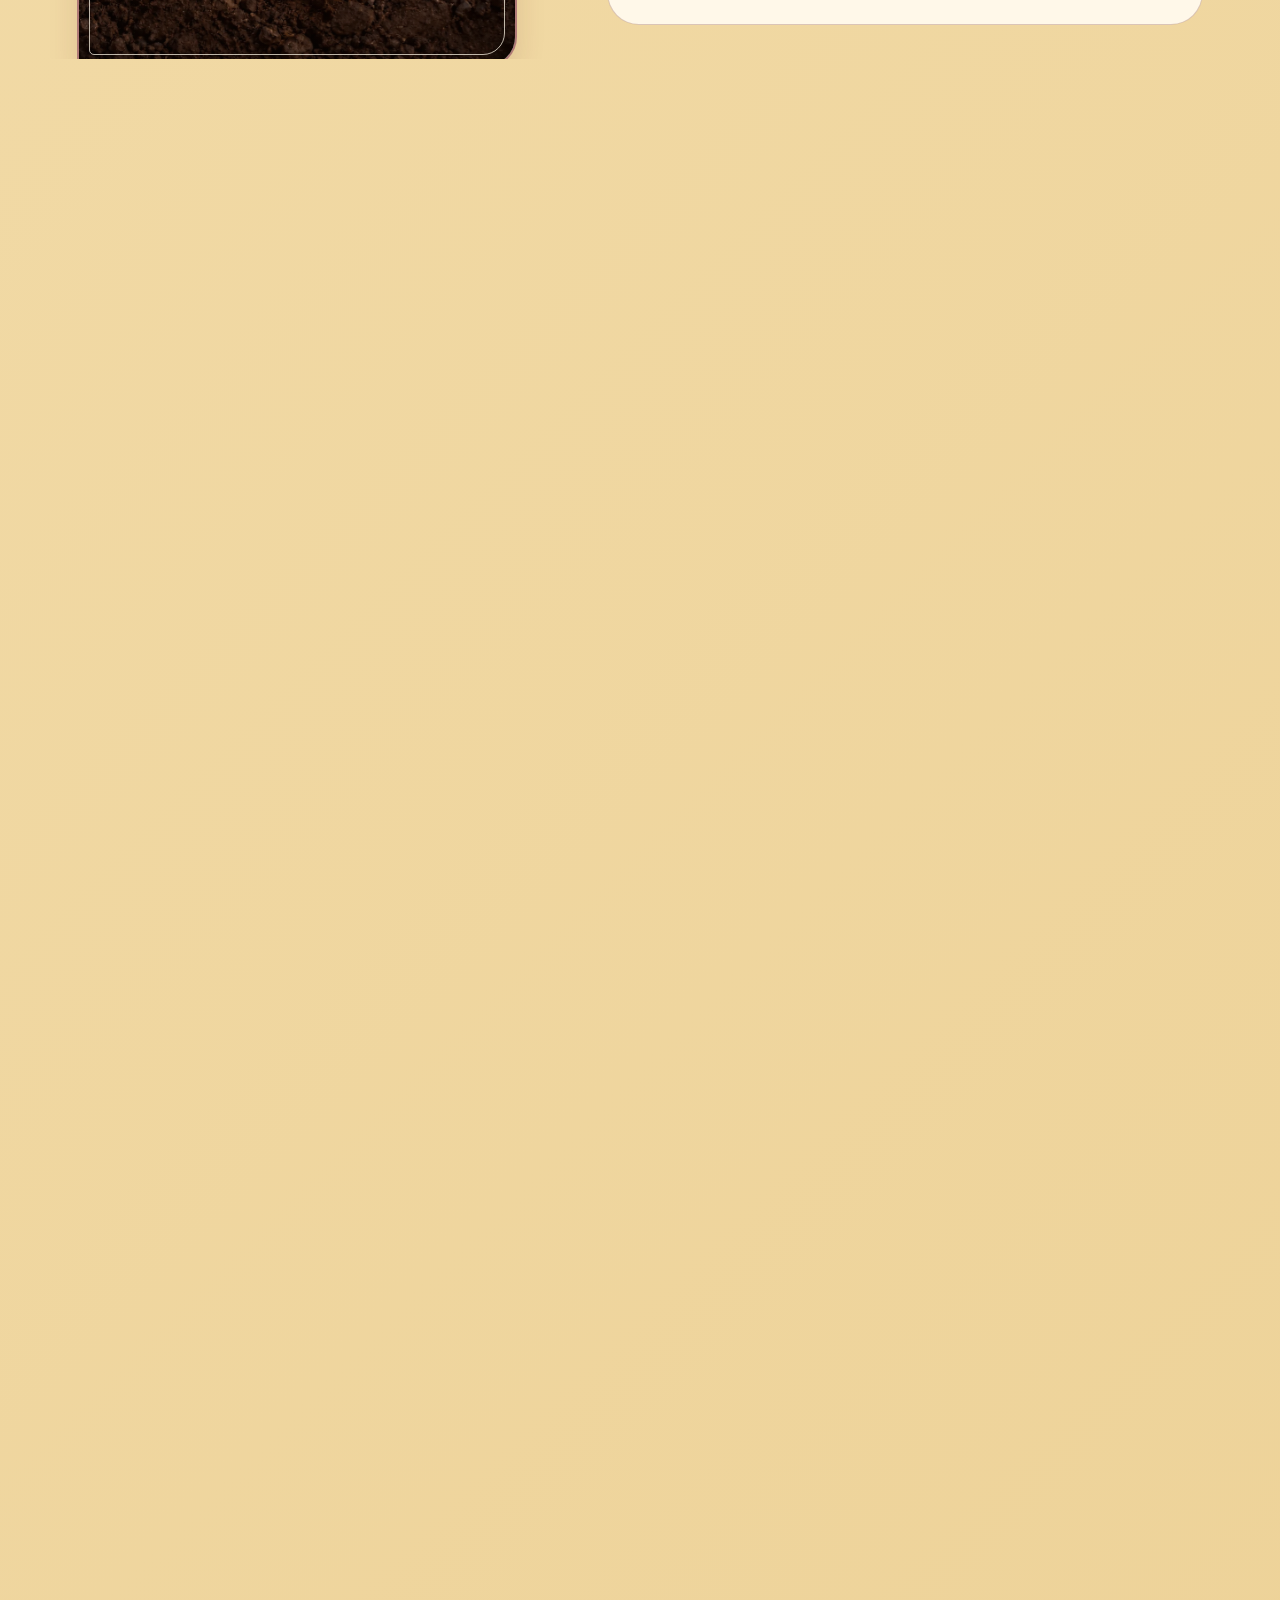
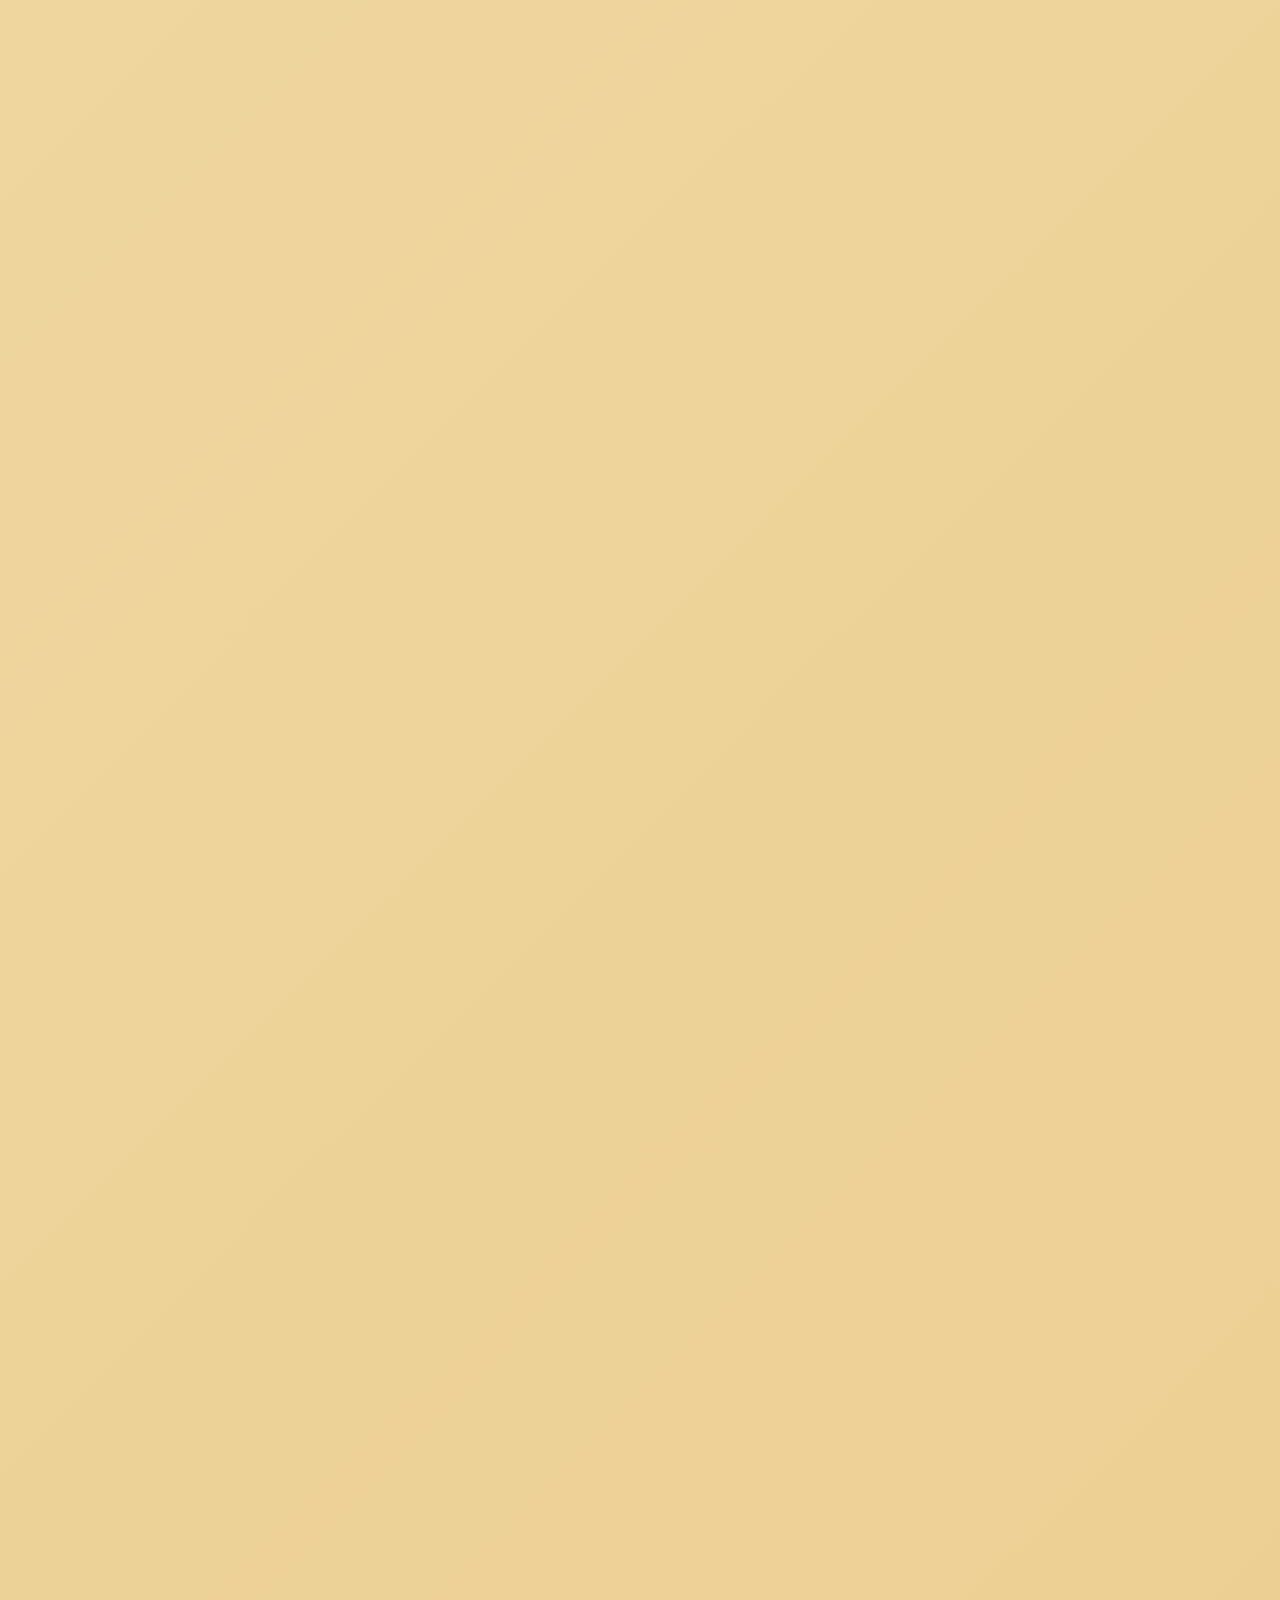
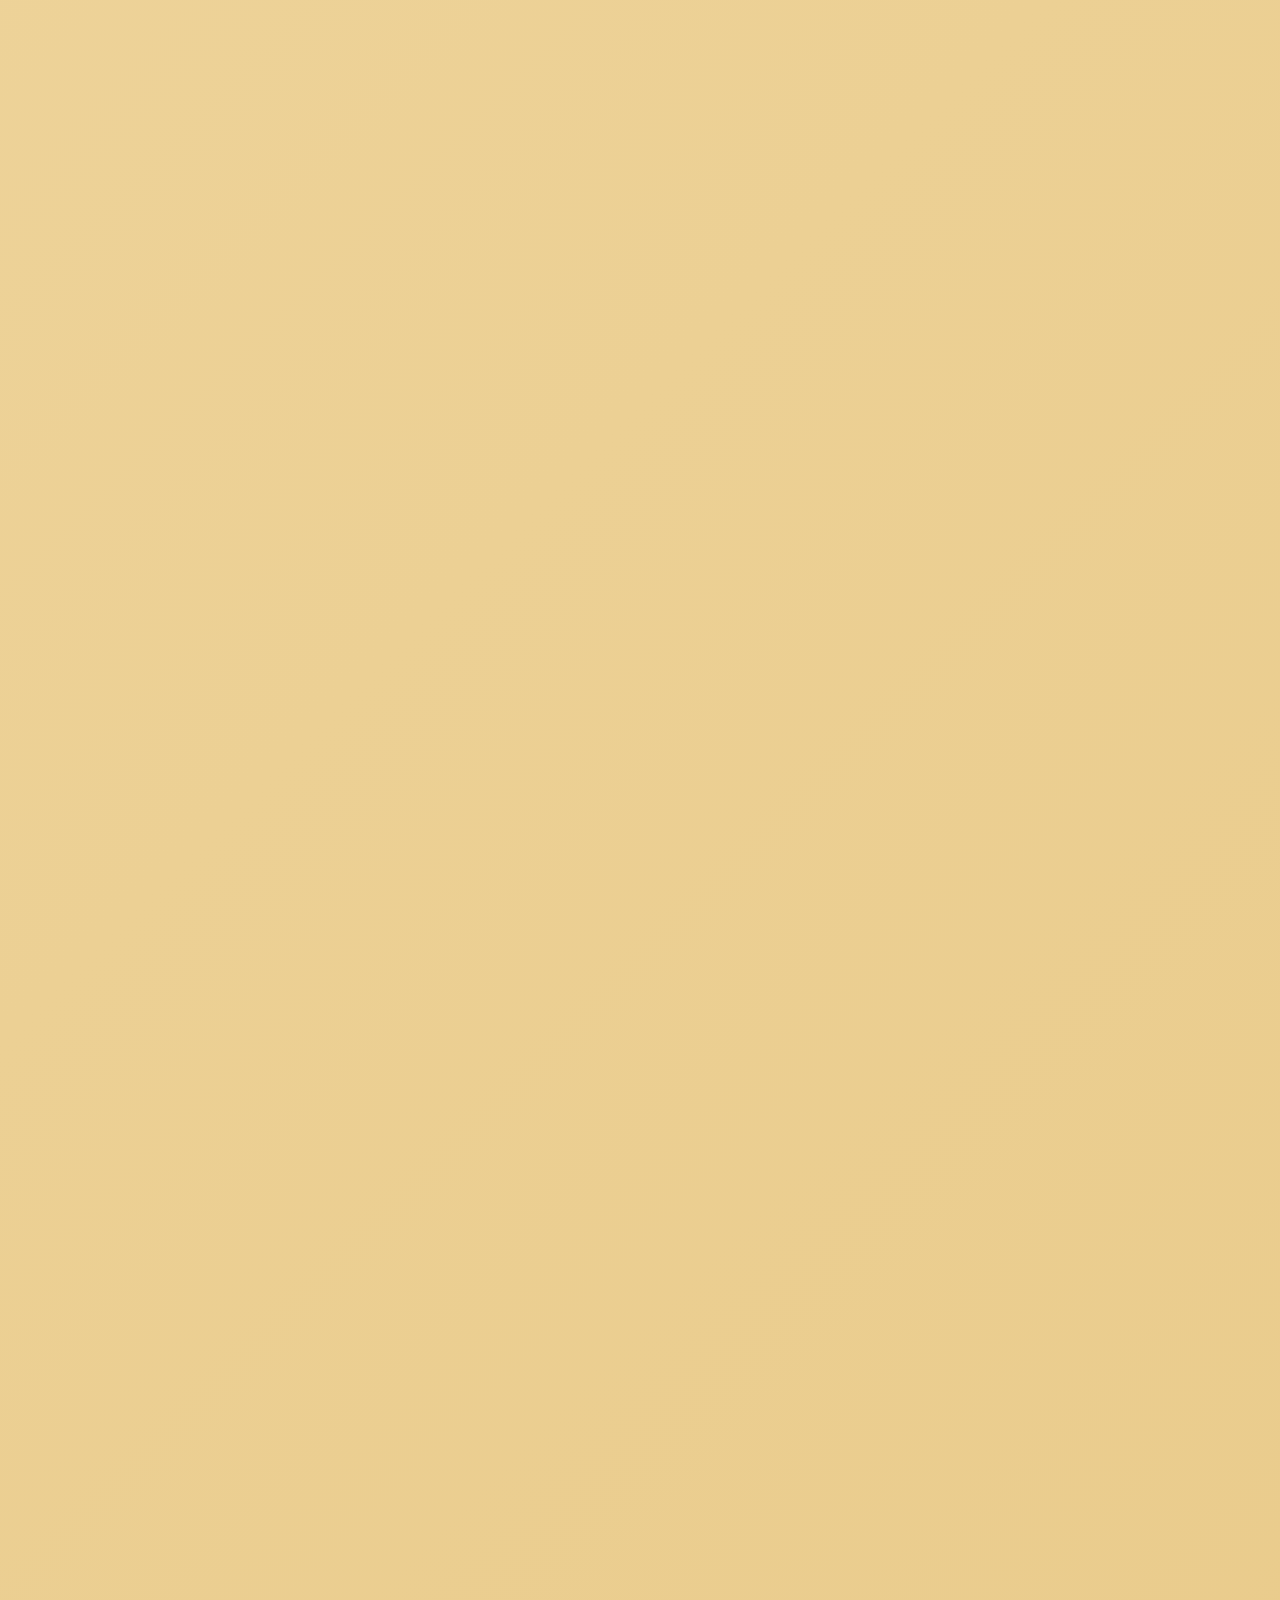
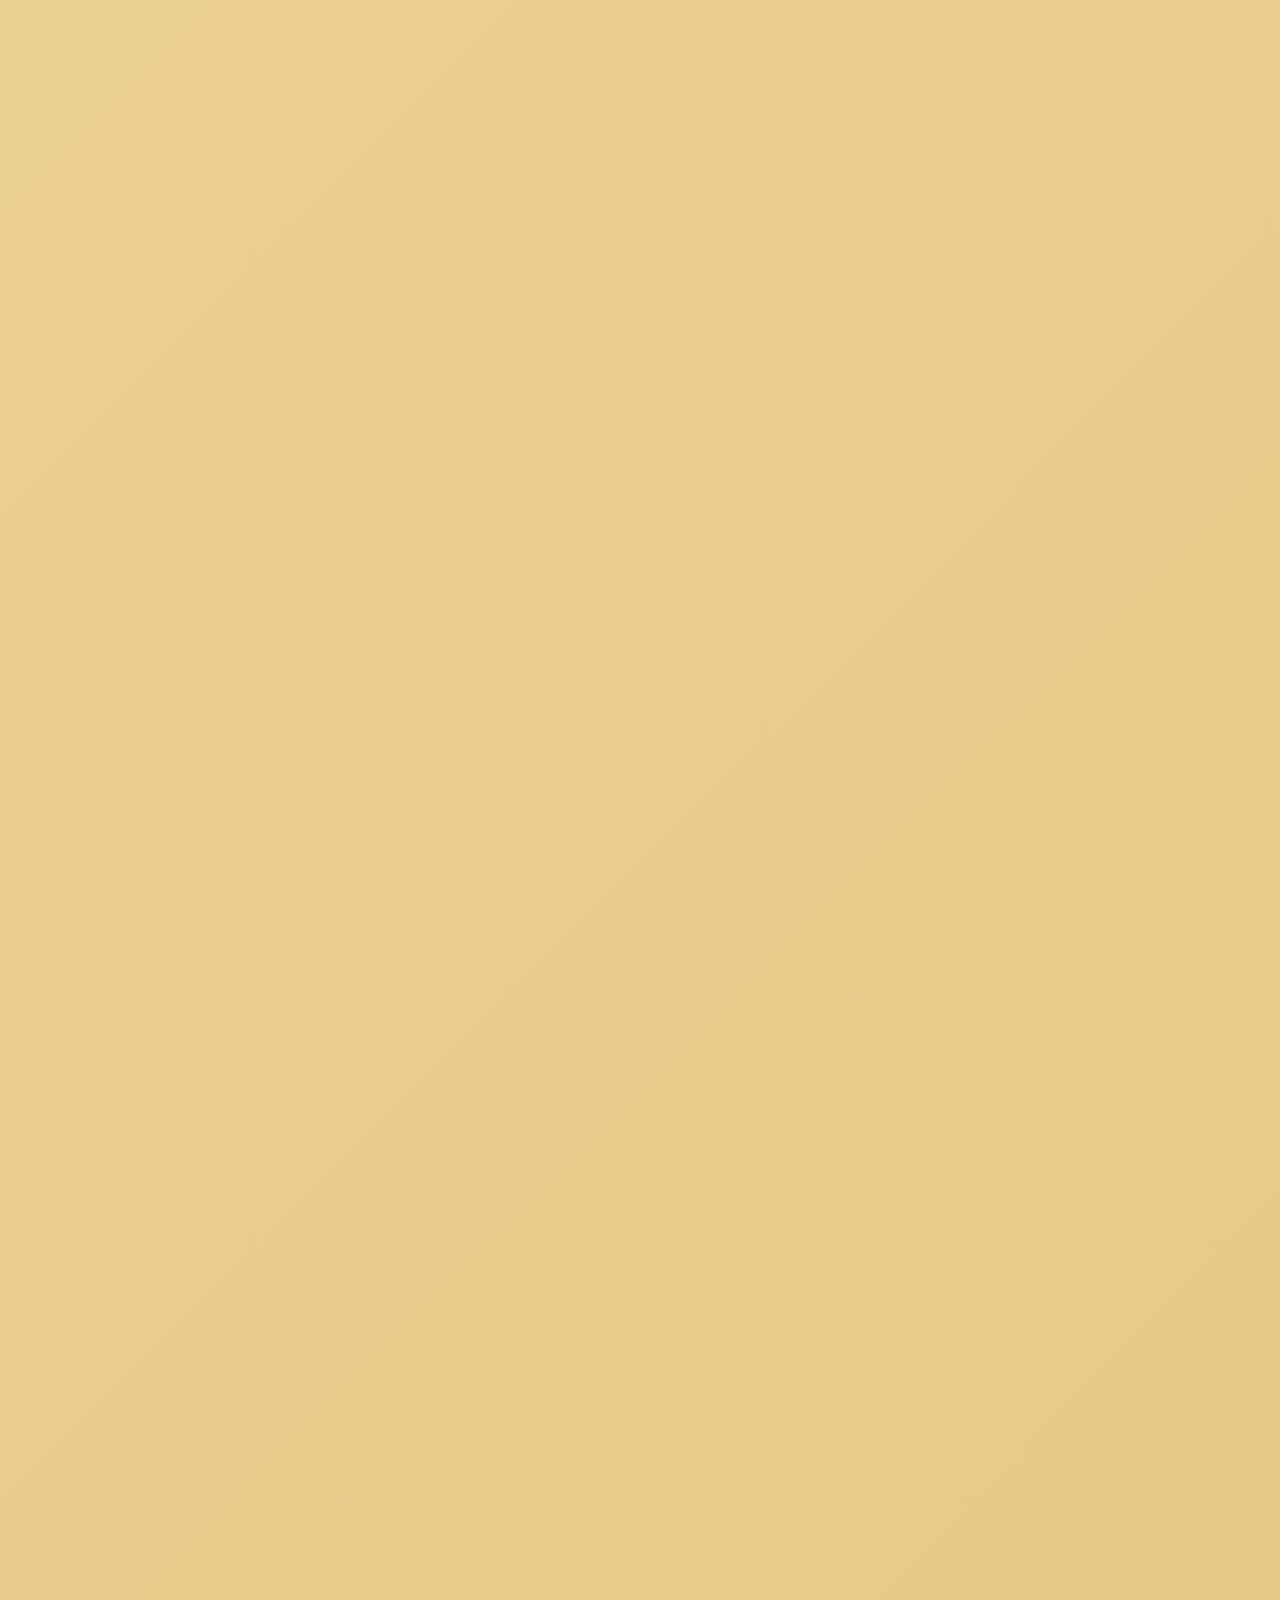
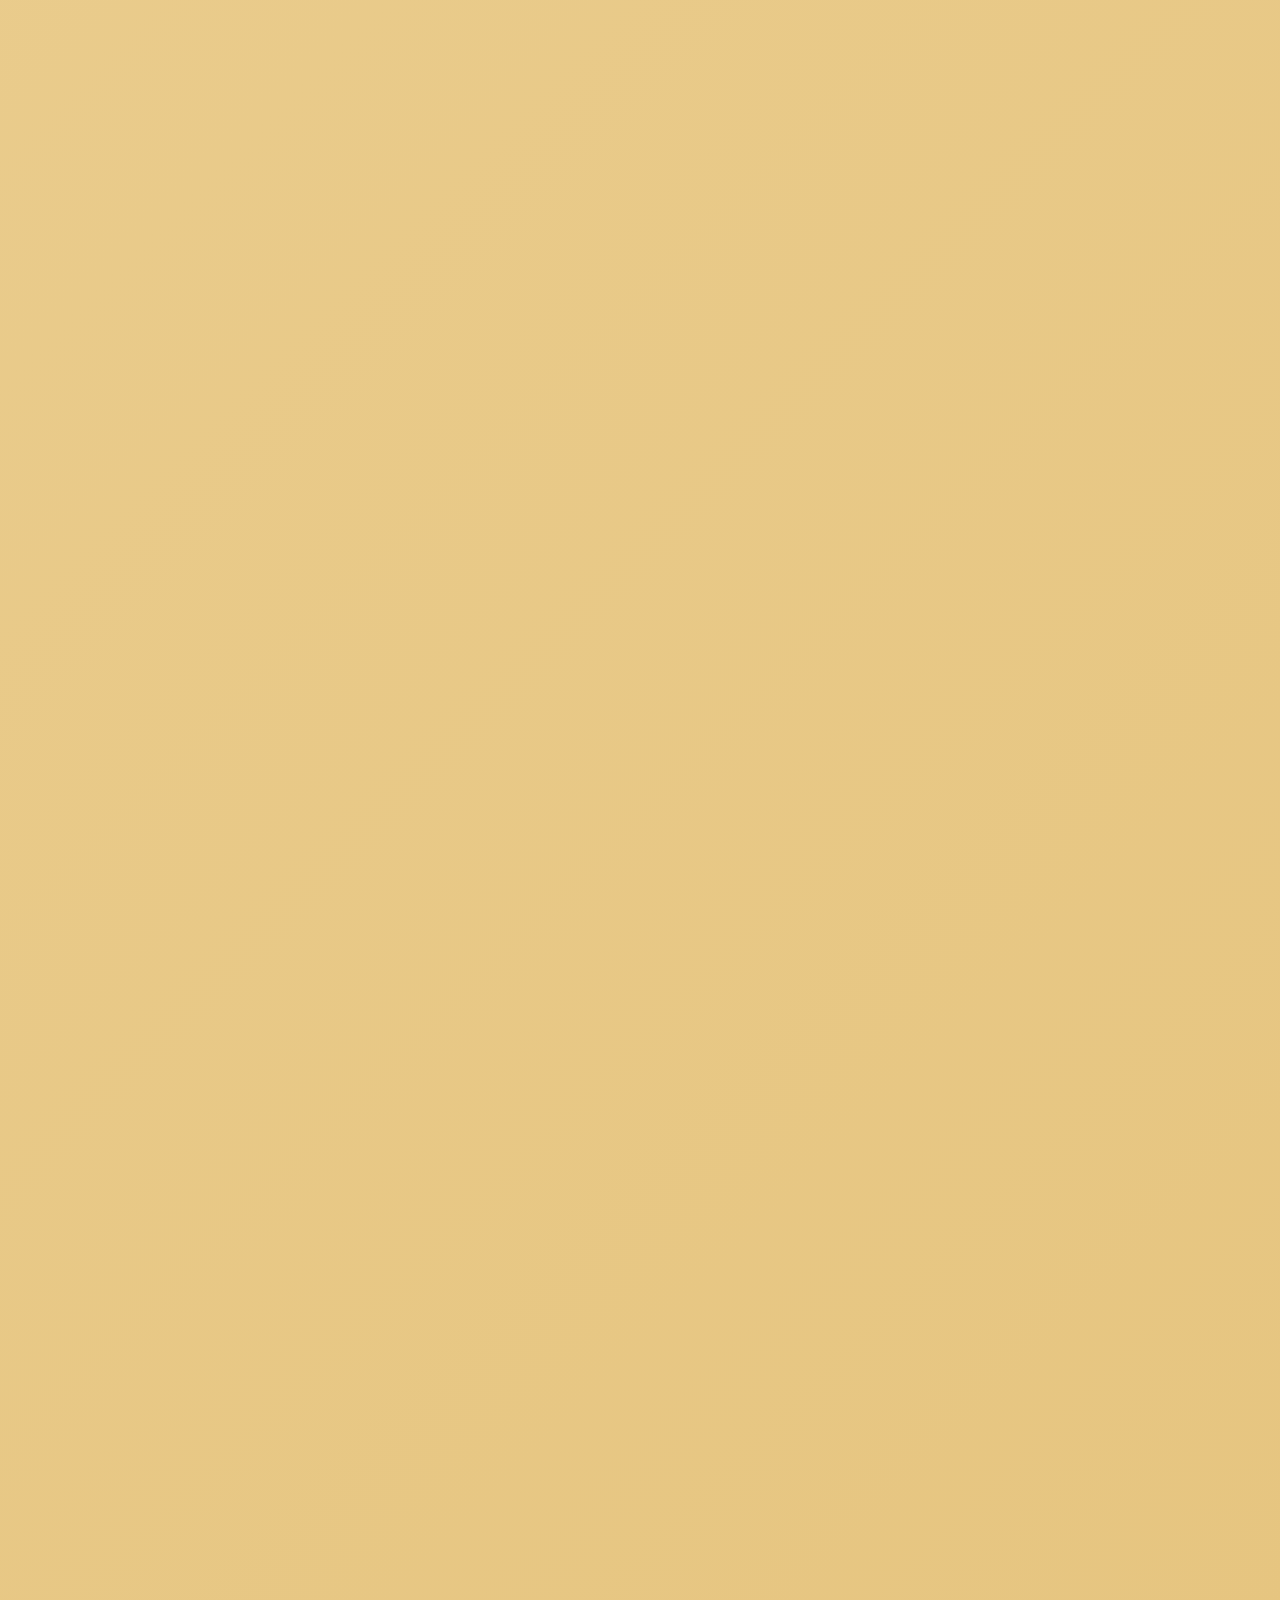
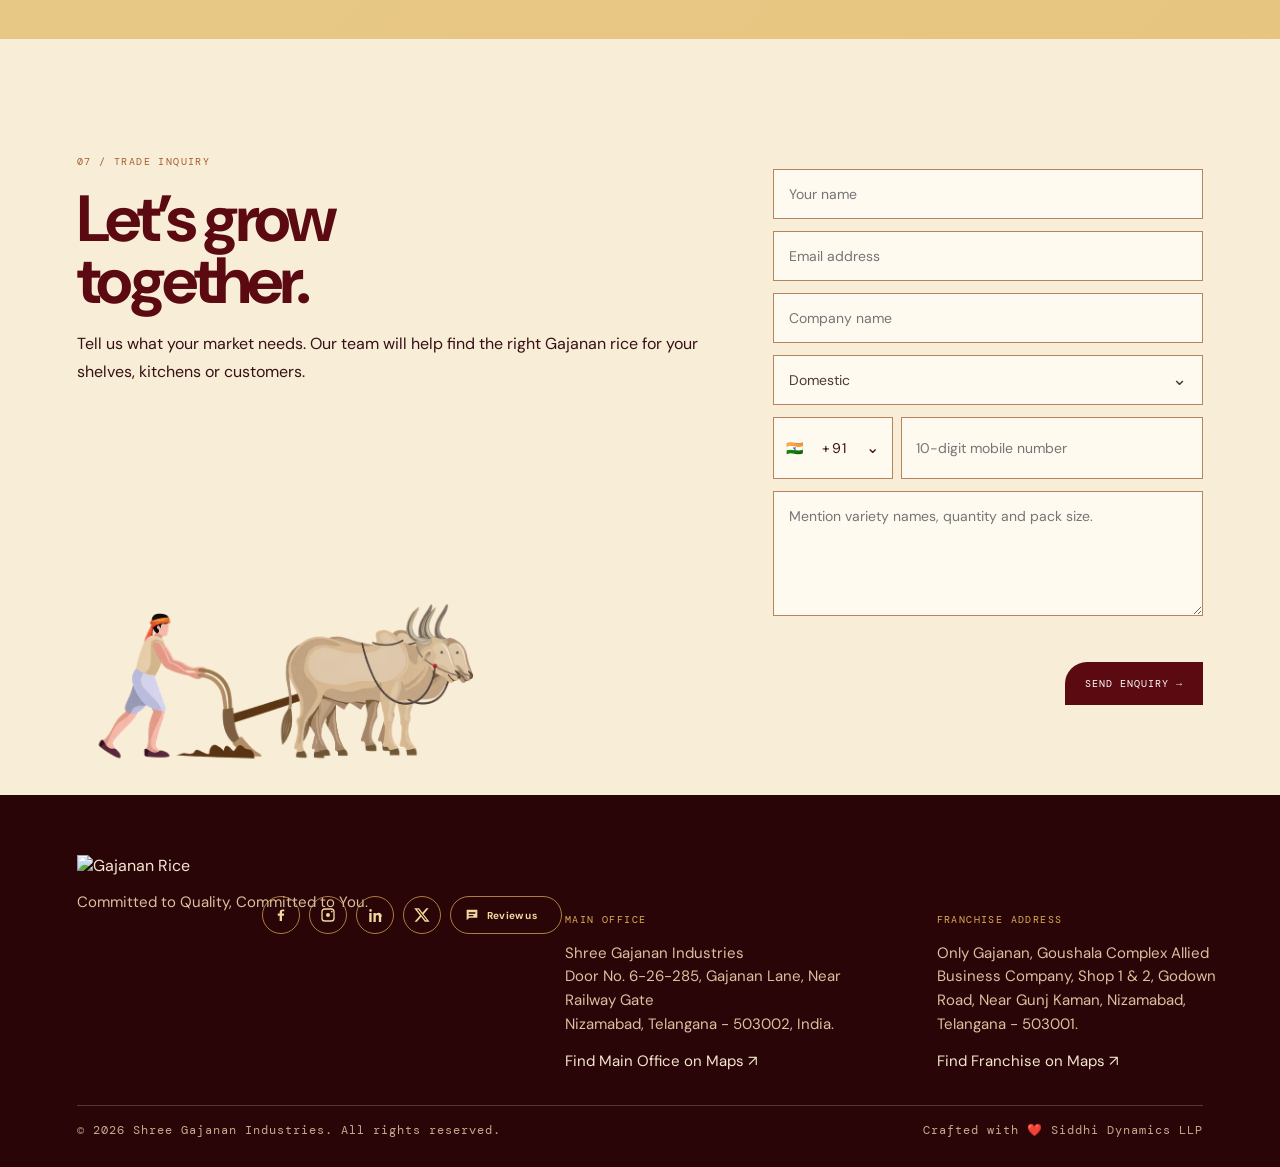
==== commit 6f17ad32: "Fit featured grain card in desktop view" ====
--- a/index.html
+++ b/index.html
@@ -148,6 +148,20 @@
 
 .milestone-cards-section{background:#f1d493!important;padding:96px max(6vw,30px) 120px!important}.milestone-stack-wrap{max-width:1240px;margin:0 auto}.milestone-stack-heading{display:grid;grid-template-columns:150px minmax(0,1.35fr) minmax(250px,.75fr);gap:clamp(24px,4vw,64px);align-items:end;margin-bottom:54px;padding:24px 0 30px;border-top:1px solid rgba(142,36,48,.38);border-bottom:1px solid rgba(142,36,48,.38)}.milestone-stack-heading .section-kicker{align-self:start;padding-top:9px;color:#8e2430;font:700 11px/1 var(--mono);letter-spacing:.16em}.milestone-stack-heading h2{margin:0;color:#4b1619;font:600 clamp(46px,5.3vw,76px)/.9 var(--display);letter-spacing:-.055em}.milestone-stack-heading h2 em{color:#8e2430}.milestone-stack-heading p{max-width:315px;margin:0 0 4px;padding-left:20px;border-left:2px solid #b77540;color:#704039;font-size:15px;line-height:1.65}.milestone-stack-layout{display:grid;grid-template-columns:minmax(300px,.85fr) minmax(0,1.15fr);gap:clamp(34px,7vw,96px);align-items:start}.milestone-illustration-panel{position:sticky;top:42px;display:grid;place-items:center;min-height:560px;border:1px dashed rgba(142,36,48,.46);border-radius:42px 8px 42px 8px;background:rgba(255,249,235,.24);color:rgba(111,64,57,.64);font:700 10px var(--mono);letter-spacing:.14em;text-transform:uppercase}.milestone-year-stack{position:relative;padding-bottom:72px}.milestone-year-card{position:sticky;top:calc(38px + var(--stack-offset));min-height:250px;margin:0 0 24px;padding:34px 38px;border:1px solid rgba(112,47,33,.28);border-radius:28px 8px 28px 8px;background:#fff8e9;color:#4b1619;box-shadow:0 16px 30px rgba(91,36,28,.12);opacity:.5;transform:translateY(22px);transition:opacity .45s ease,transform .45s ease,box-shadow .3s ease}.milestone-year-card:nth-child(even){border-radius:8px 28px 8px 28px;background:#f9edd0}.milestone-year-card.is-visible{opacity:1;transform:none}.milestone-year-card:hover{box-shadow:0 22px 38px rgba(91,36,28,.18)}.milestone-year-index{display:block;margin-bottom:36px;color:#a15038;font:700 10px var(--mono);letter-spacing:.15em}.milestone-year-card time{display:block;margin:0 0 14px;color:#8e2430;font:600 clamp(40px,4vw,60px)/.9 var(--display);letter-spacing:-.04em}.milestone-year-card p{max-width:520px;margin:0;color:#643c35;font-size:16px;line-height:1.65}
 @media(max-width:760px){.rice-showcase-heading{display:block!important}.rice-showcase-title-group{display:block!important}.rice-showcase-title-group .section-kicker{margin-bottom:9px!important}.rice-showcase-subline{display:block!important;margin-top:14px!important}.rice-showcase .feature-actions{justify-content:flex-start!important;margin-top:20px!important}.milestone-cards-section{padding:68px 20px 80px!important}.milestone-stack-heading{grid-template-columns:1fr;gap:18px;margin-bottom:32px}.milestone-stack-heading .section-kicker{padding:0}.milestone-stack-heading h2{font-size:clamp(46px,12vw,62px)}.milestone-stack-heading p{padding-left:14px}.milestone-stack-layout{display:block}.milestone-illustration-panel{position:relative;top:auto;min-height:210px;margin-bottom:24px;border-radius:26px 6px 26px 6px}.milestone-year-card{top:calc(16px + var(--stack-offset));min-height:0;margin-bottom:16px;padding:28px 24px}.milestone-year-index{margin-bottom:26px}.milestone-year-card time{font-size:42px}.milestone-year-card p{font-size:14px}}
+
+  /* Keep the complete Featured Grains card and its controls in one desktop viewport. */
+  @media(min-width:761px){
+    .rice-showcase{margin-top:64px!important;padding-top:52px!important;padding-bottom:62px!important}
+    .rice-showcase-heading{margin-bottom:26px!important}
+    .featured-grain-card.is-featured{grid-template-columns:1fr .95fr!important;min-height:450px!important}
+    .featured-photo{min-height:450px!important}
+    .featured-copy,.featured-grain-card.is-featured .featured-copy{padding:32px 38px 28px!important}
+    .featured-copy h3{margin:18px 0 12px!important;font-size:clamp(34px,3.7vw,52px)!important;line-height:.98!important}
+    .featured-copy p{font-size:15px!important;line-height:1.52!important}
+    .featured-copy dl{margin:18px 0!important}
+    .featured-copy dl div{padding:11px 0!important}
+    .featured-copy a{padding:13px 18px!important}
+  }
   </style>
 </head>
 <body>
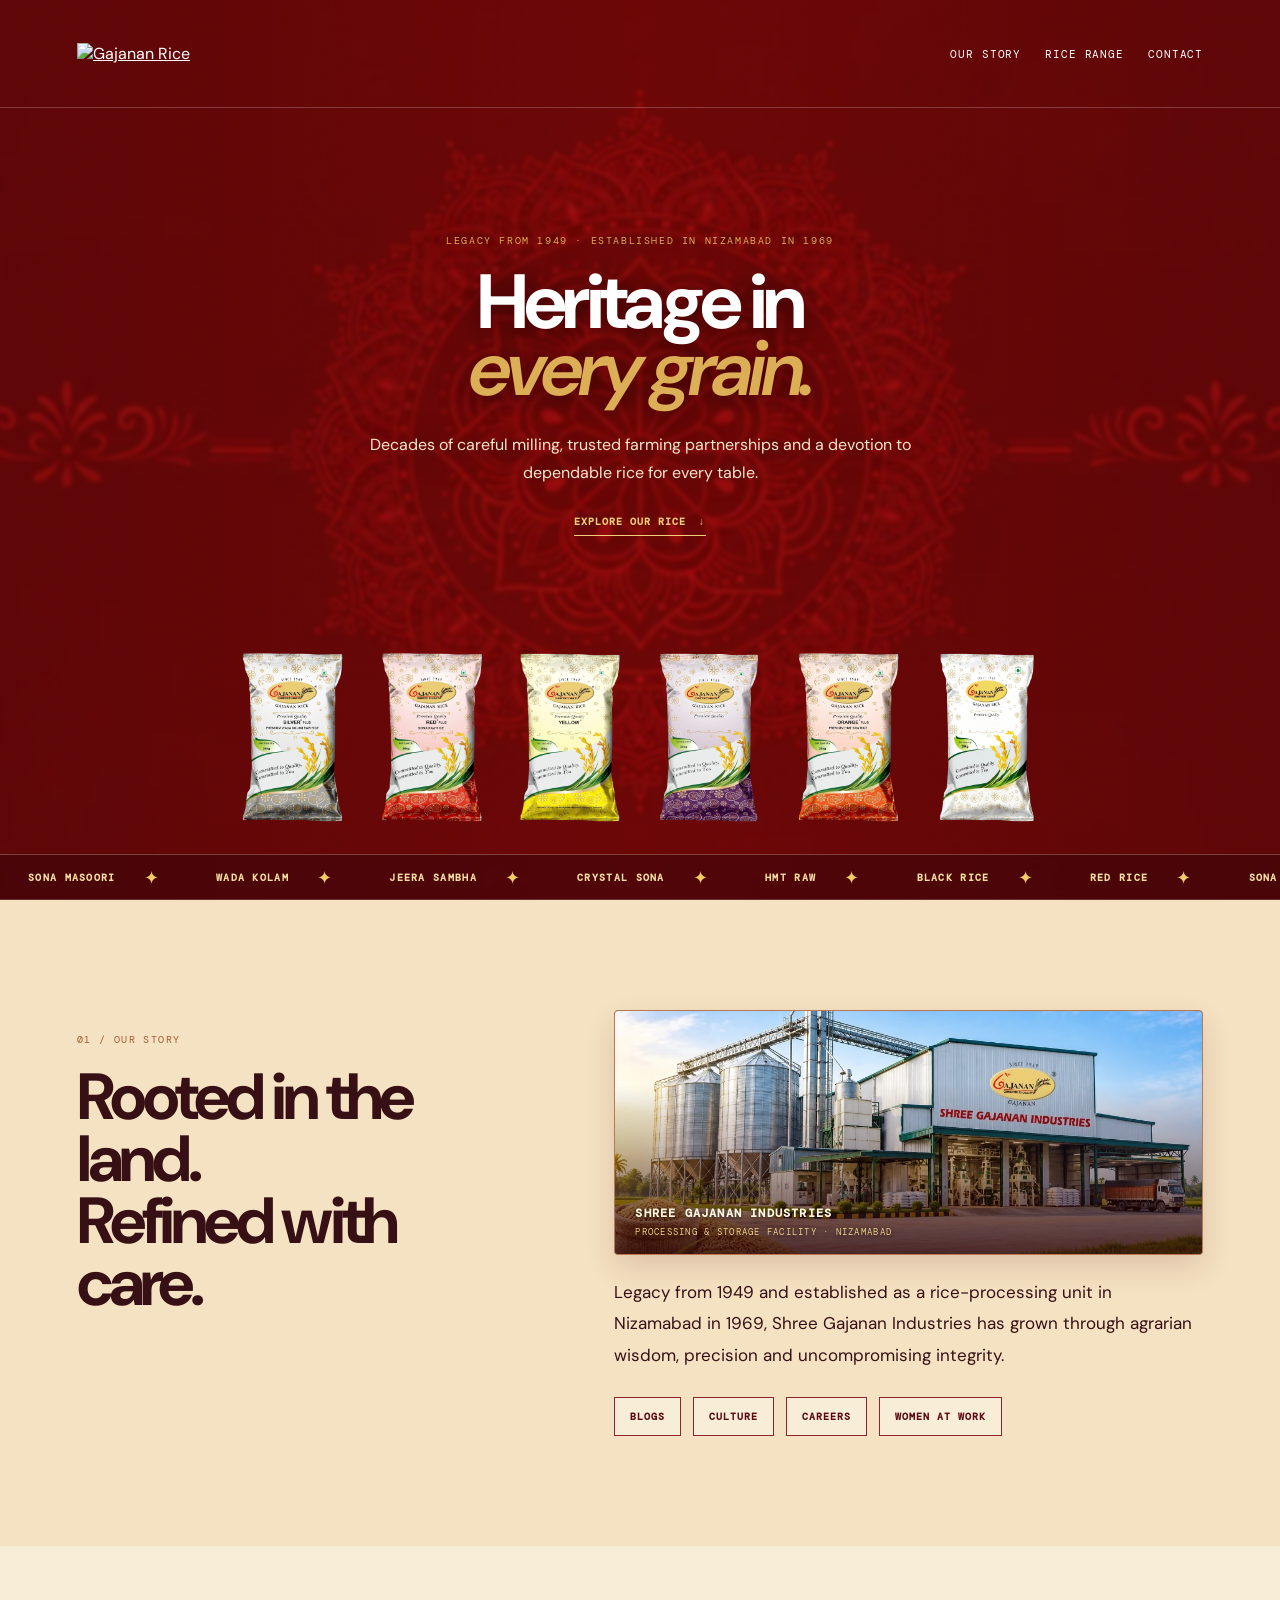
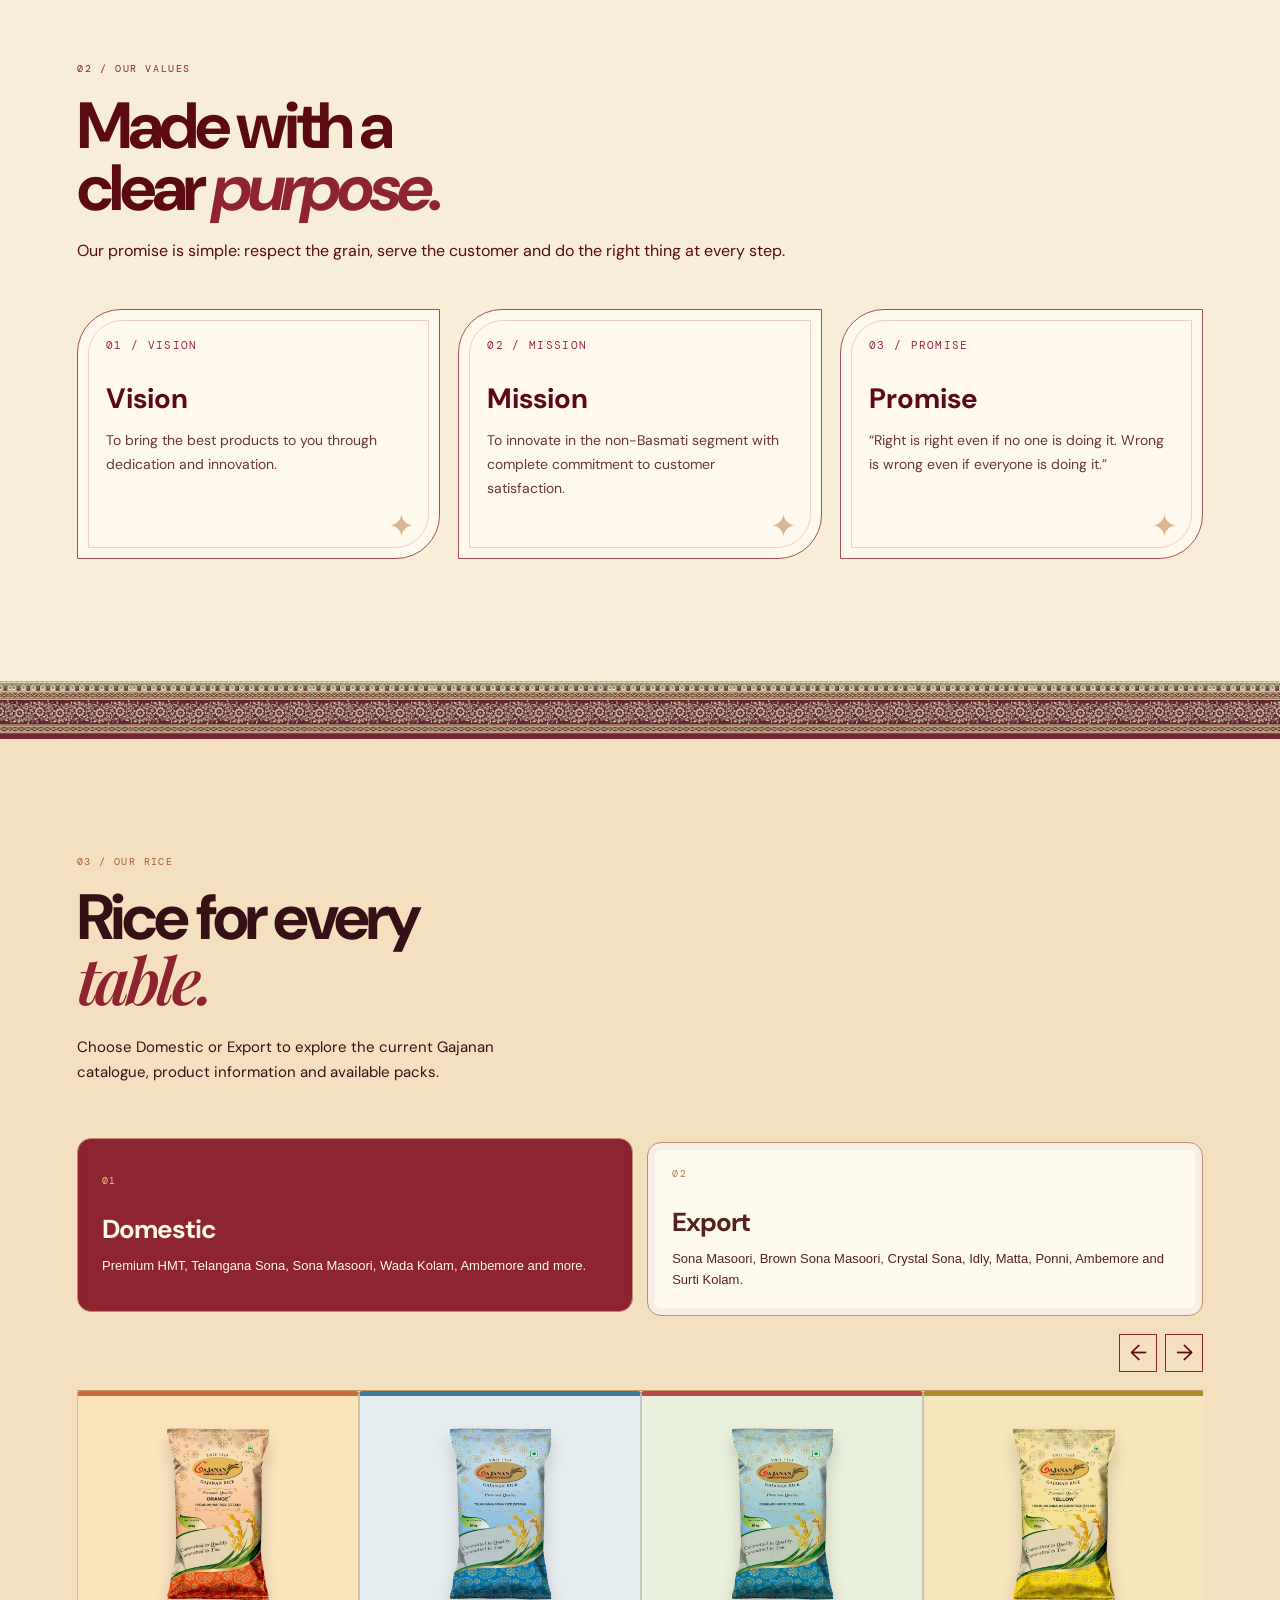
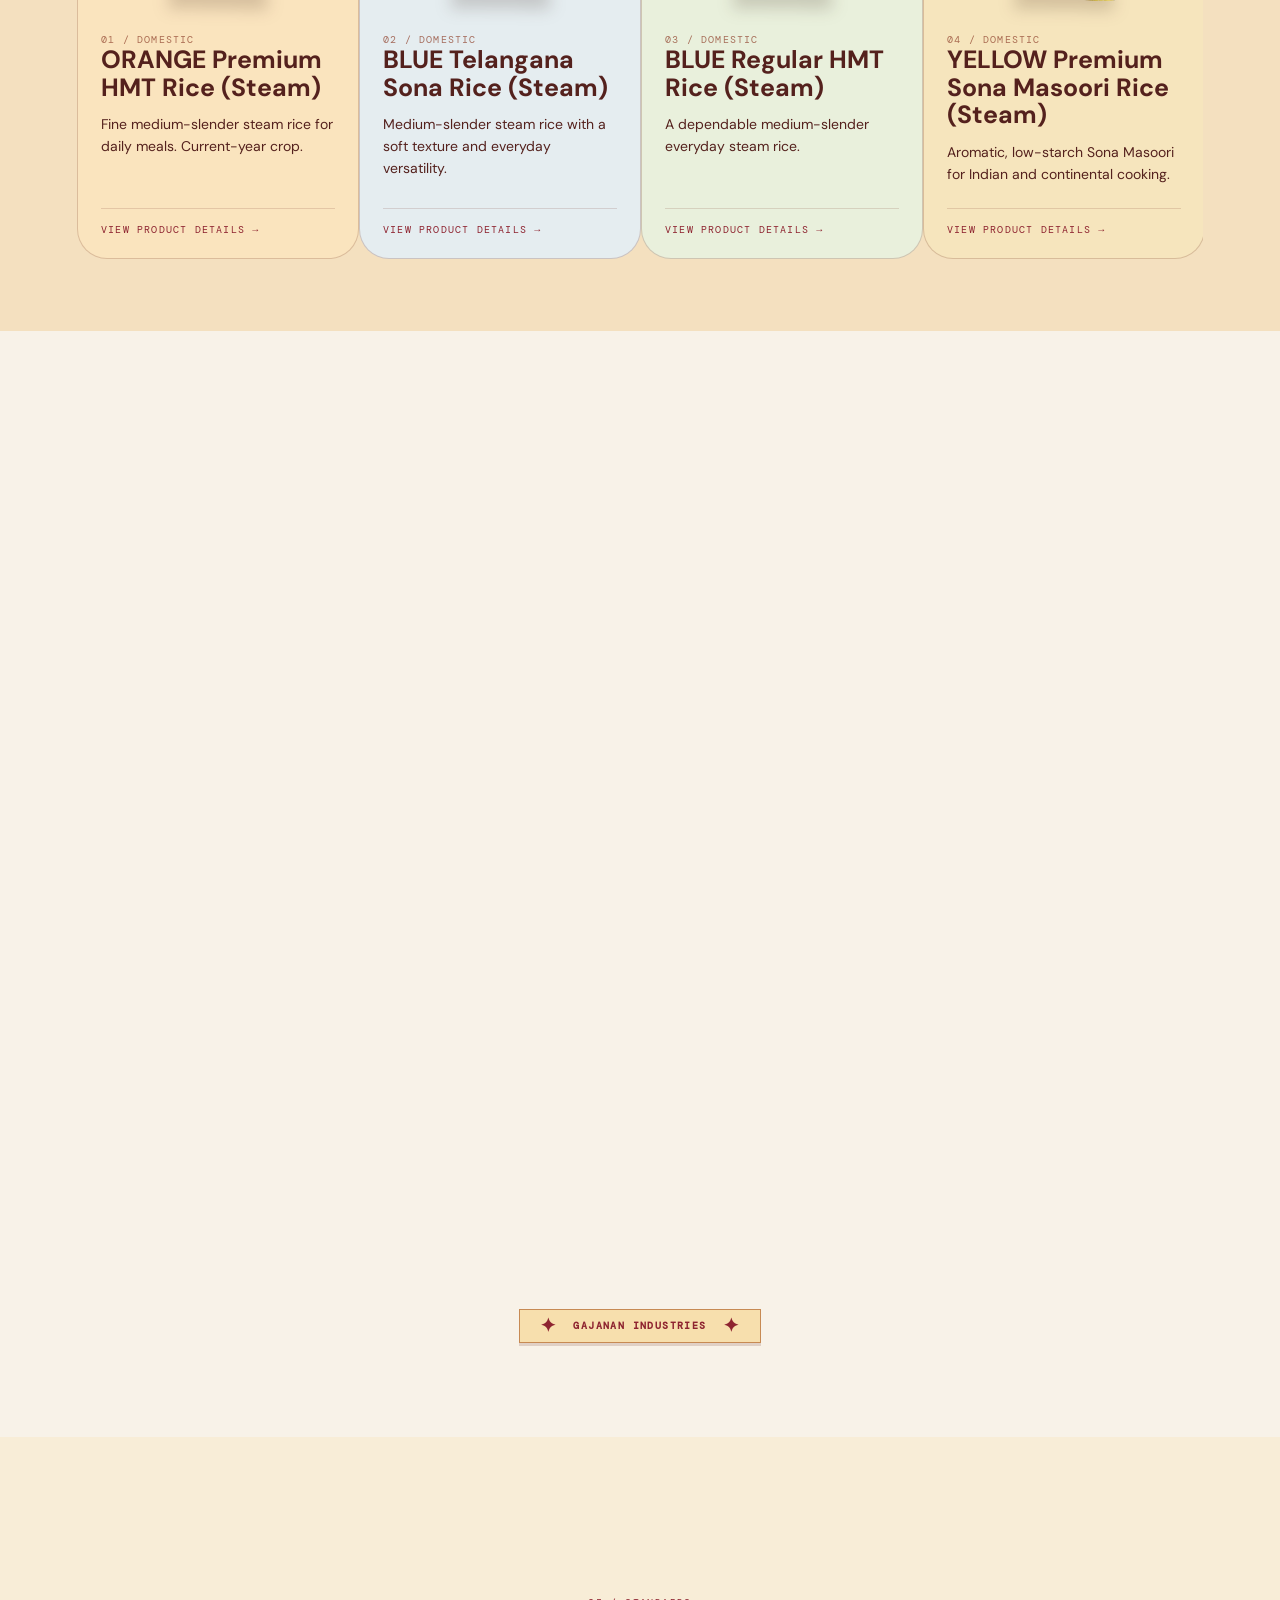
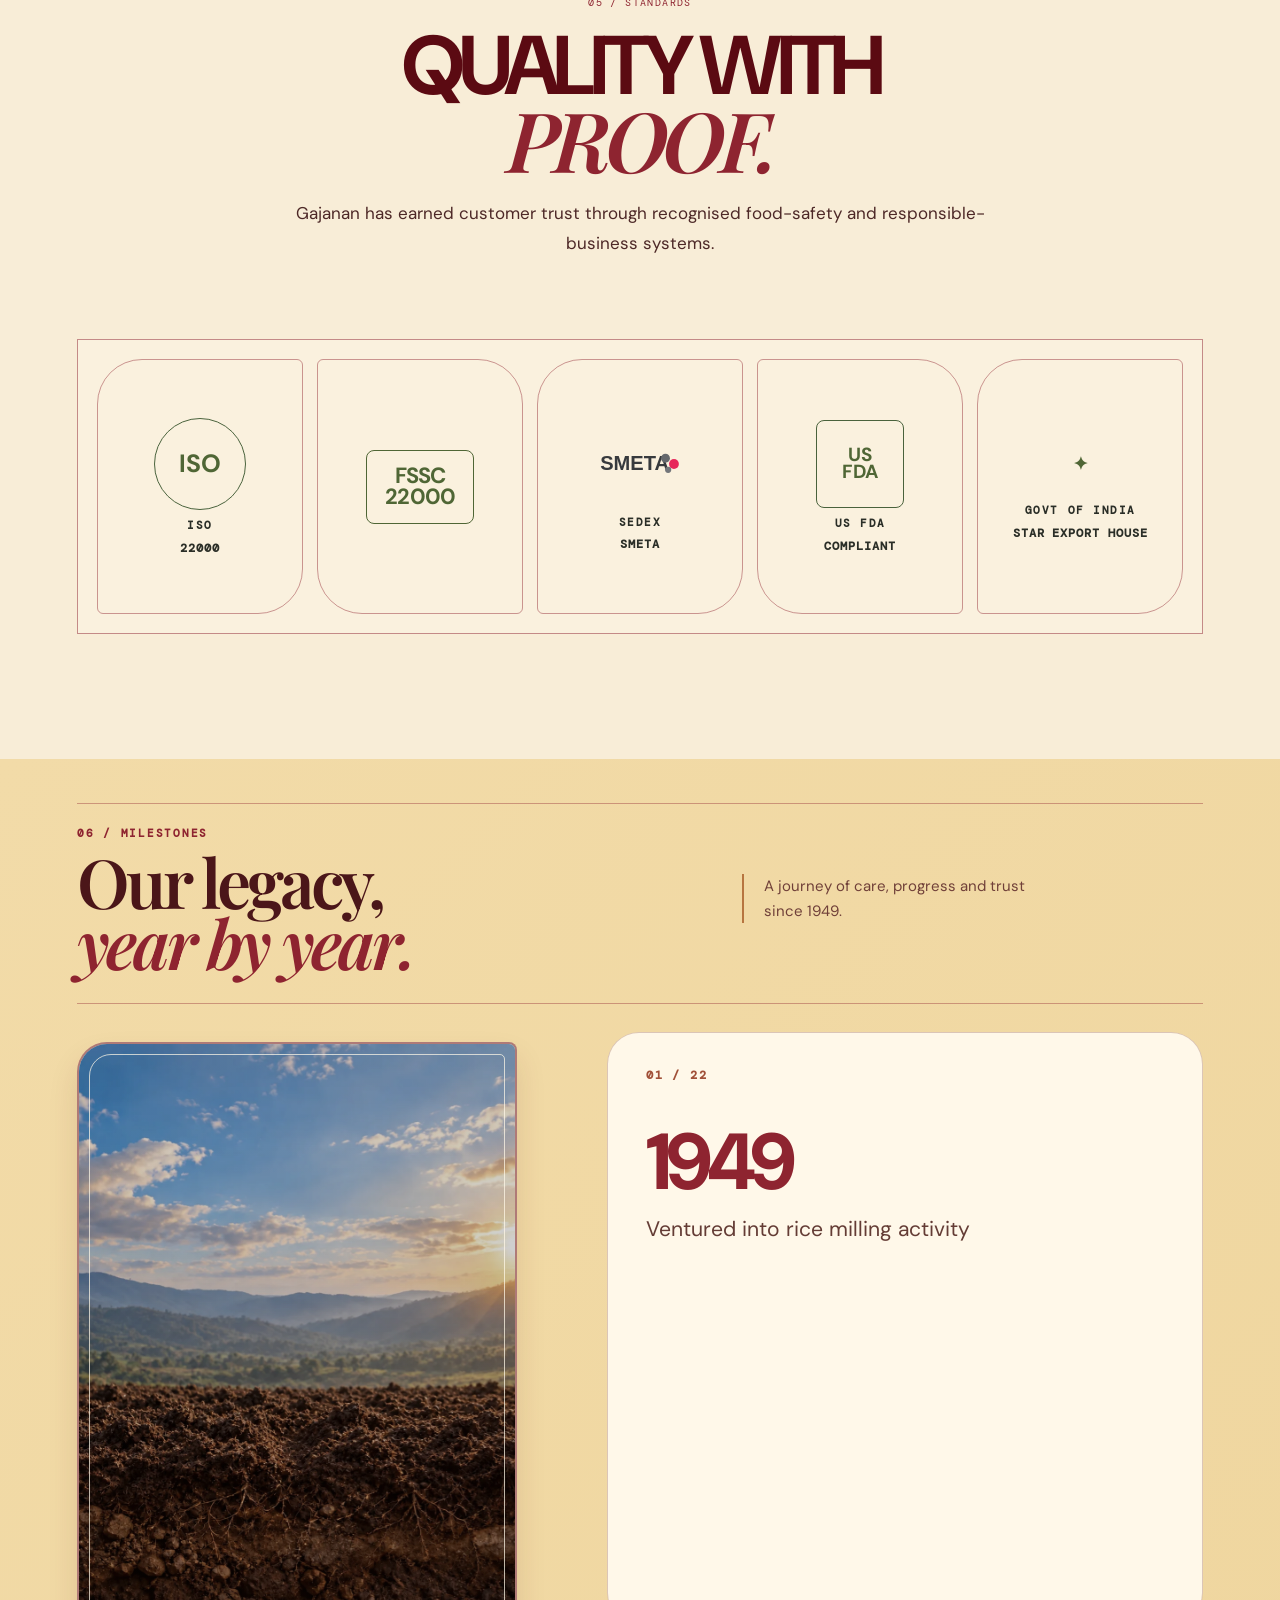
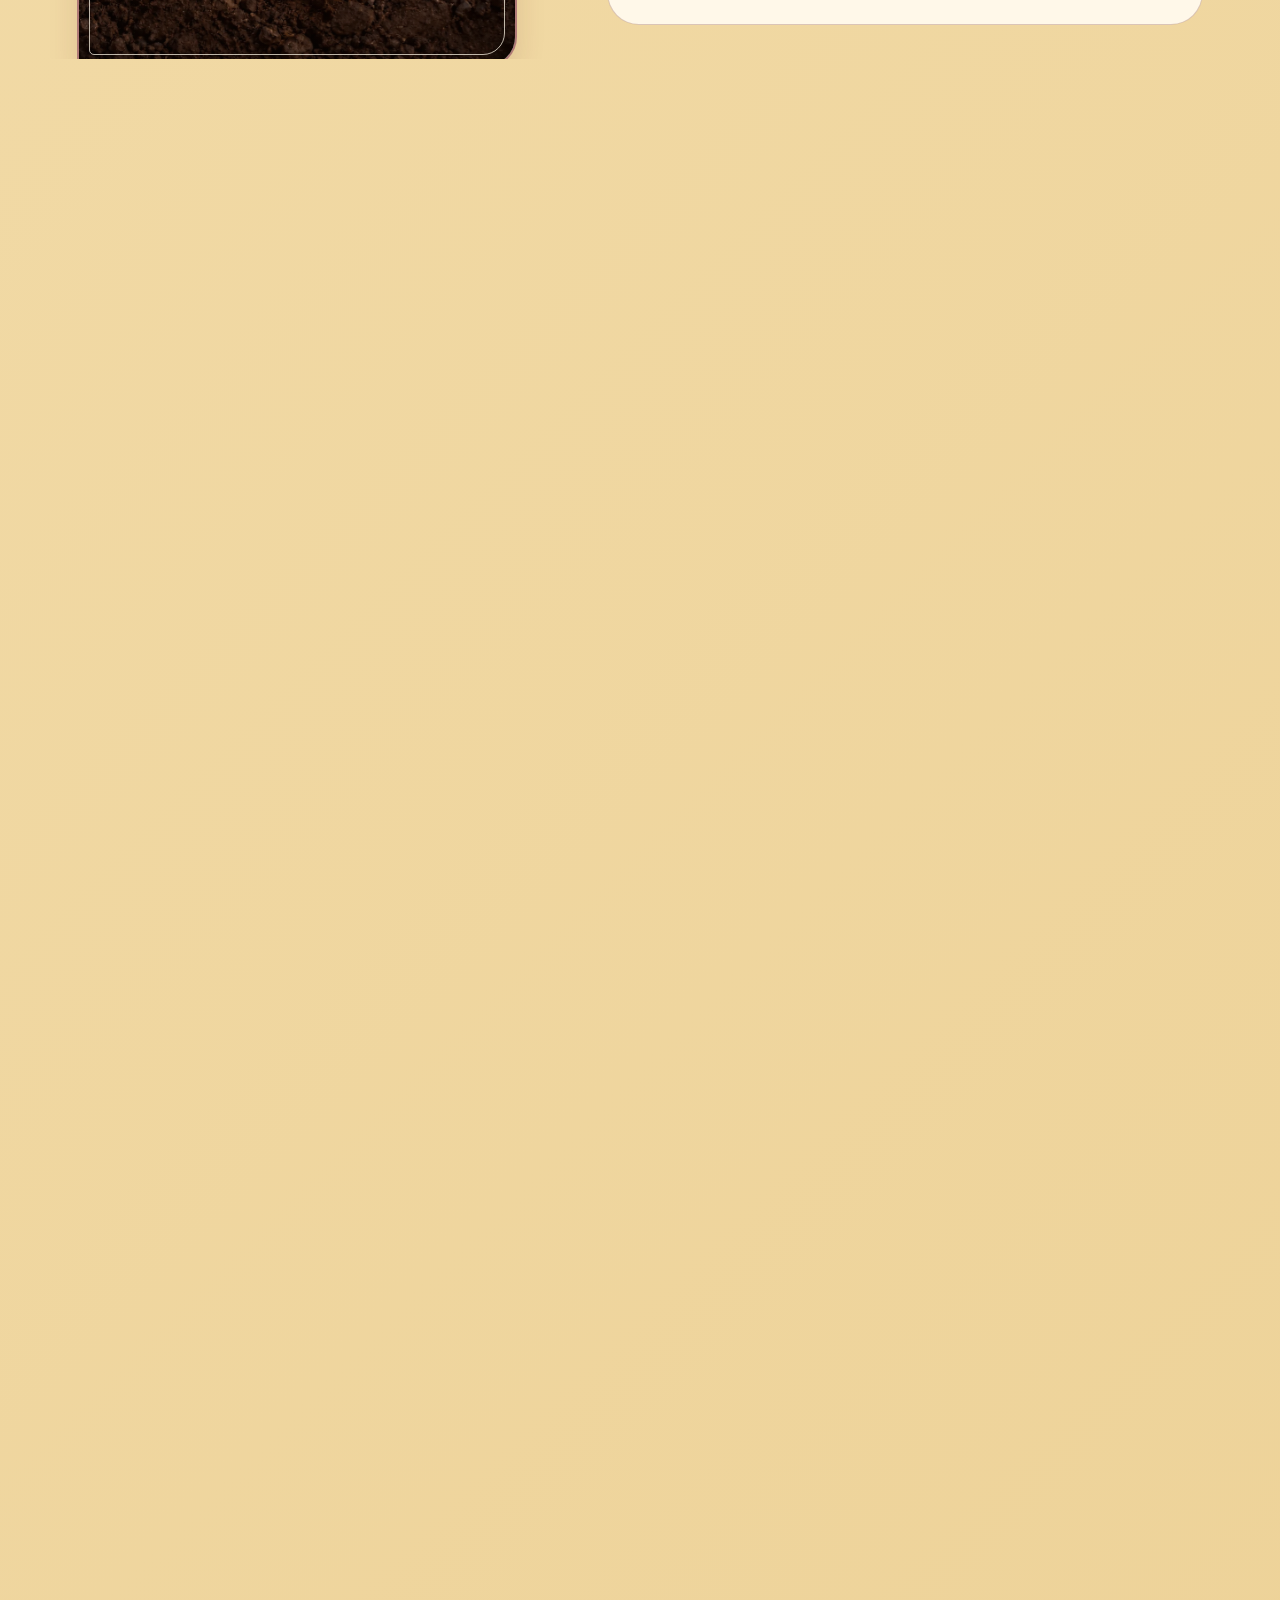
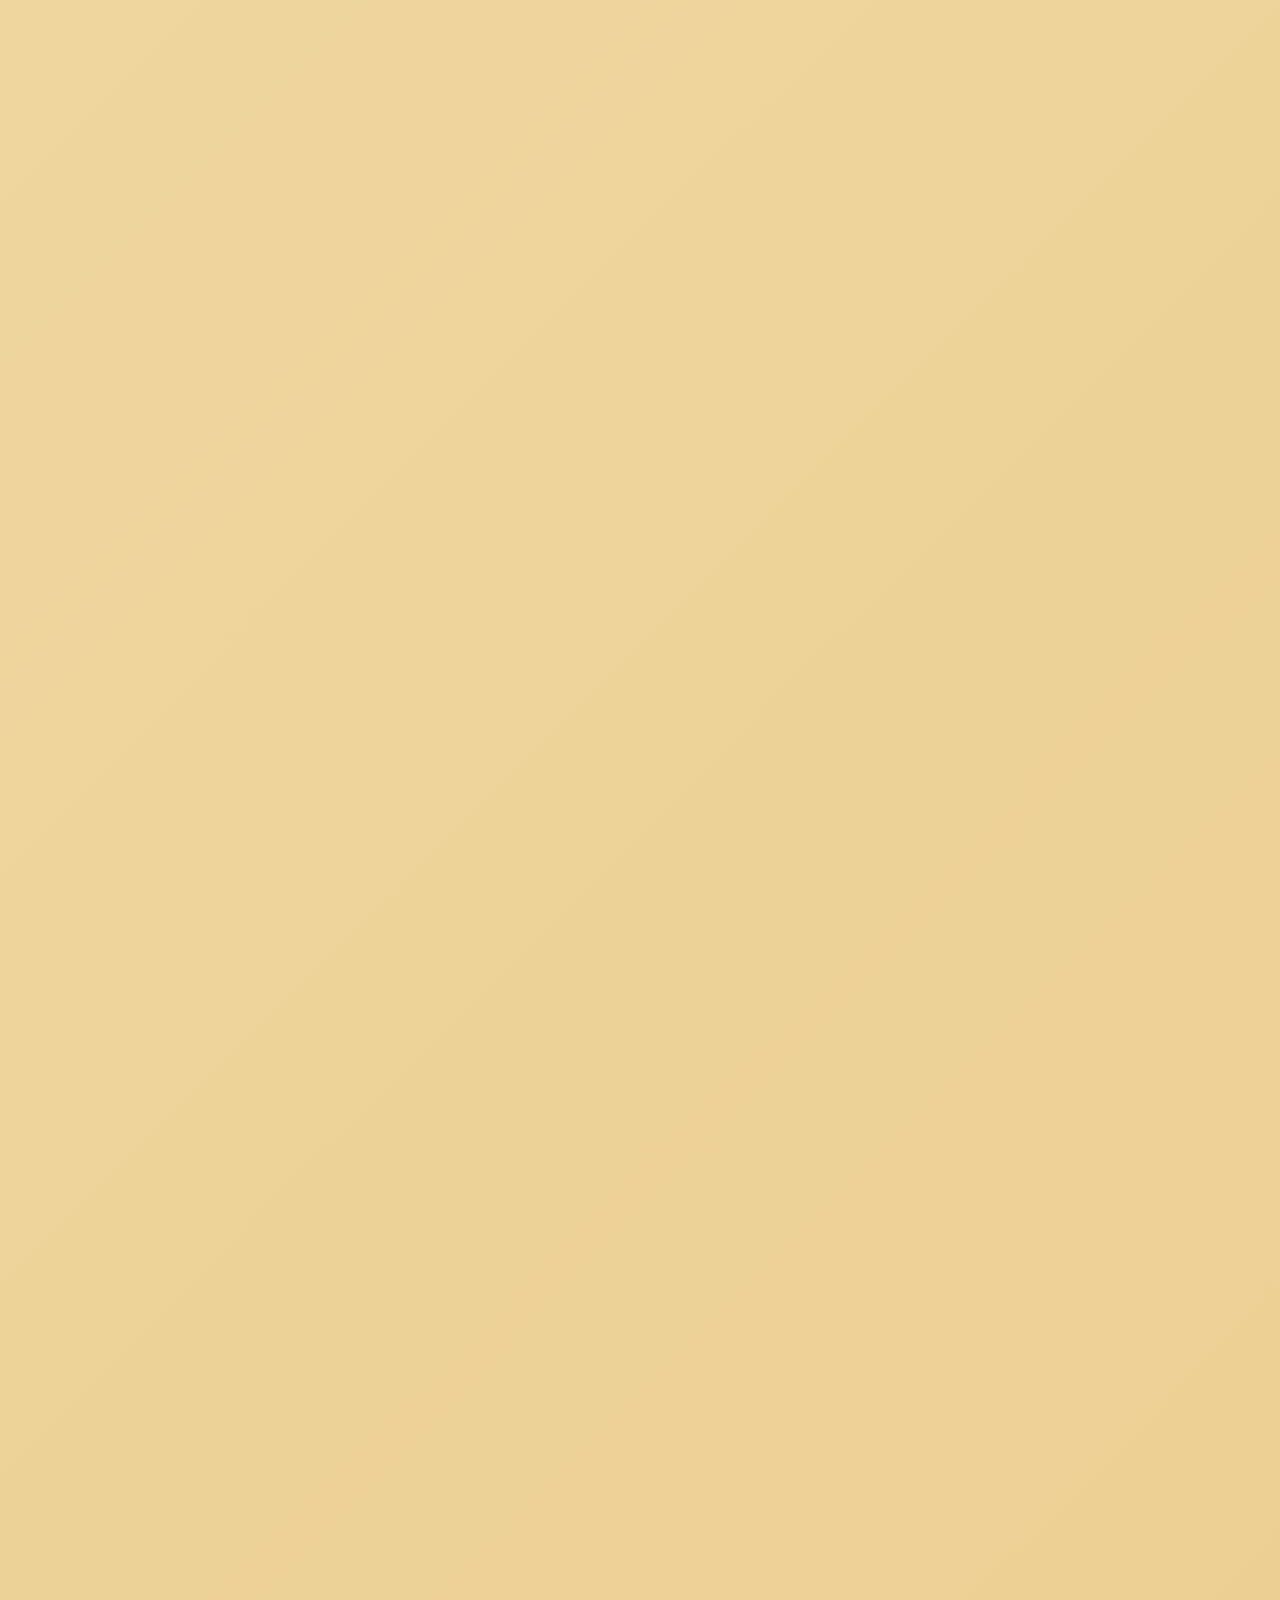
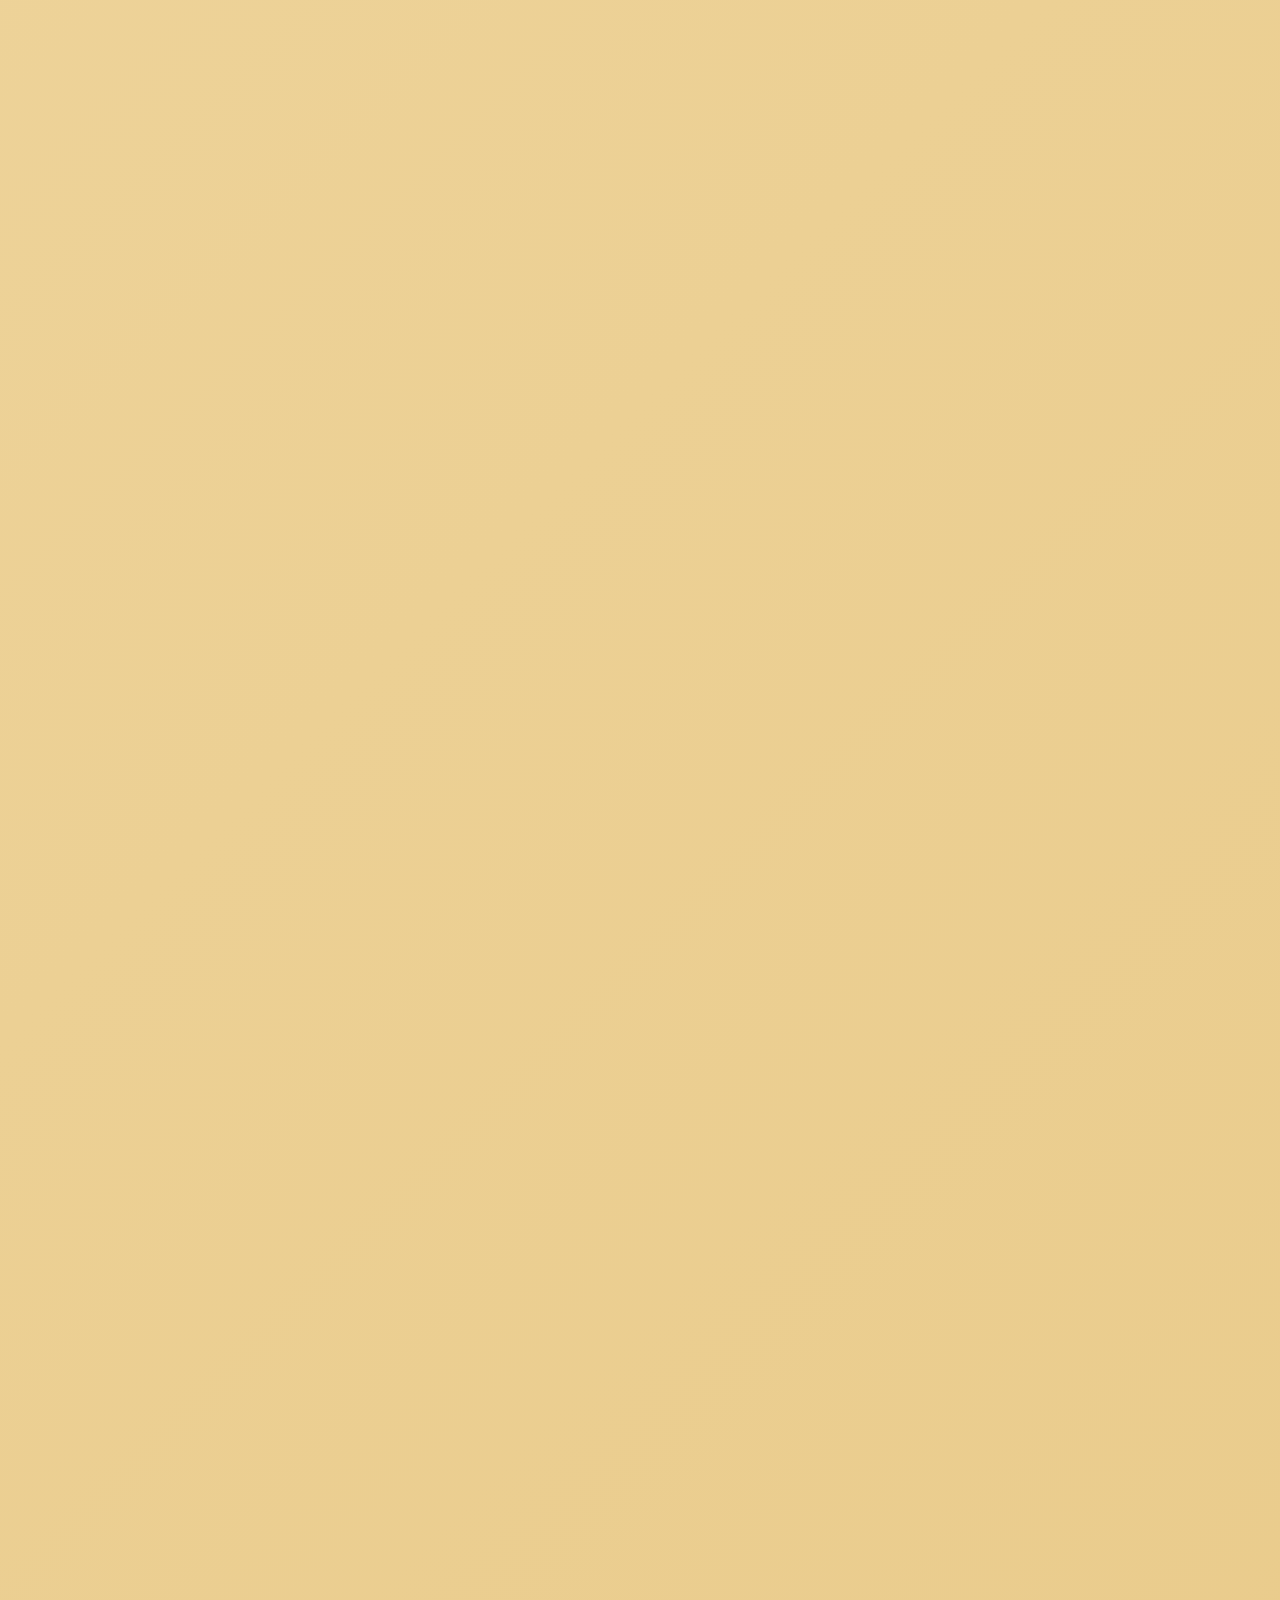
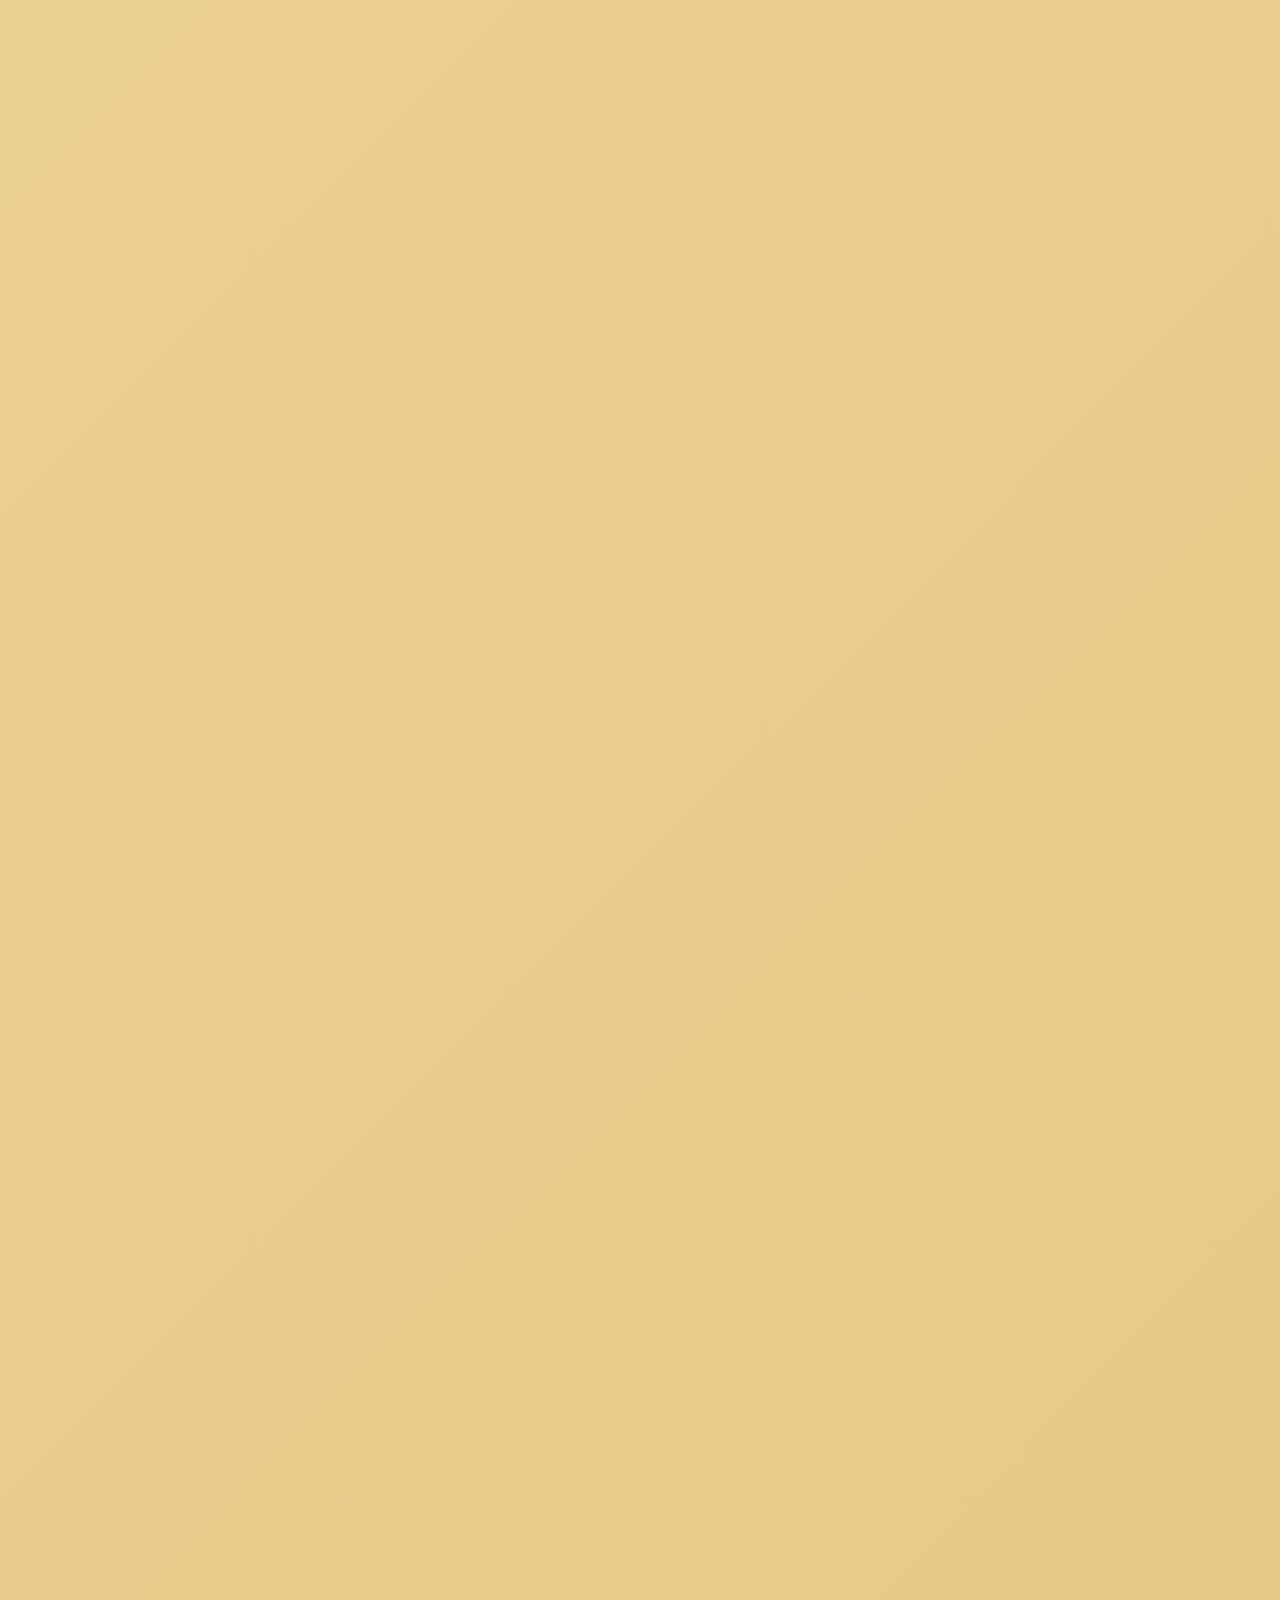
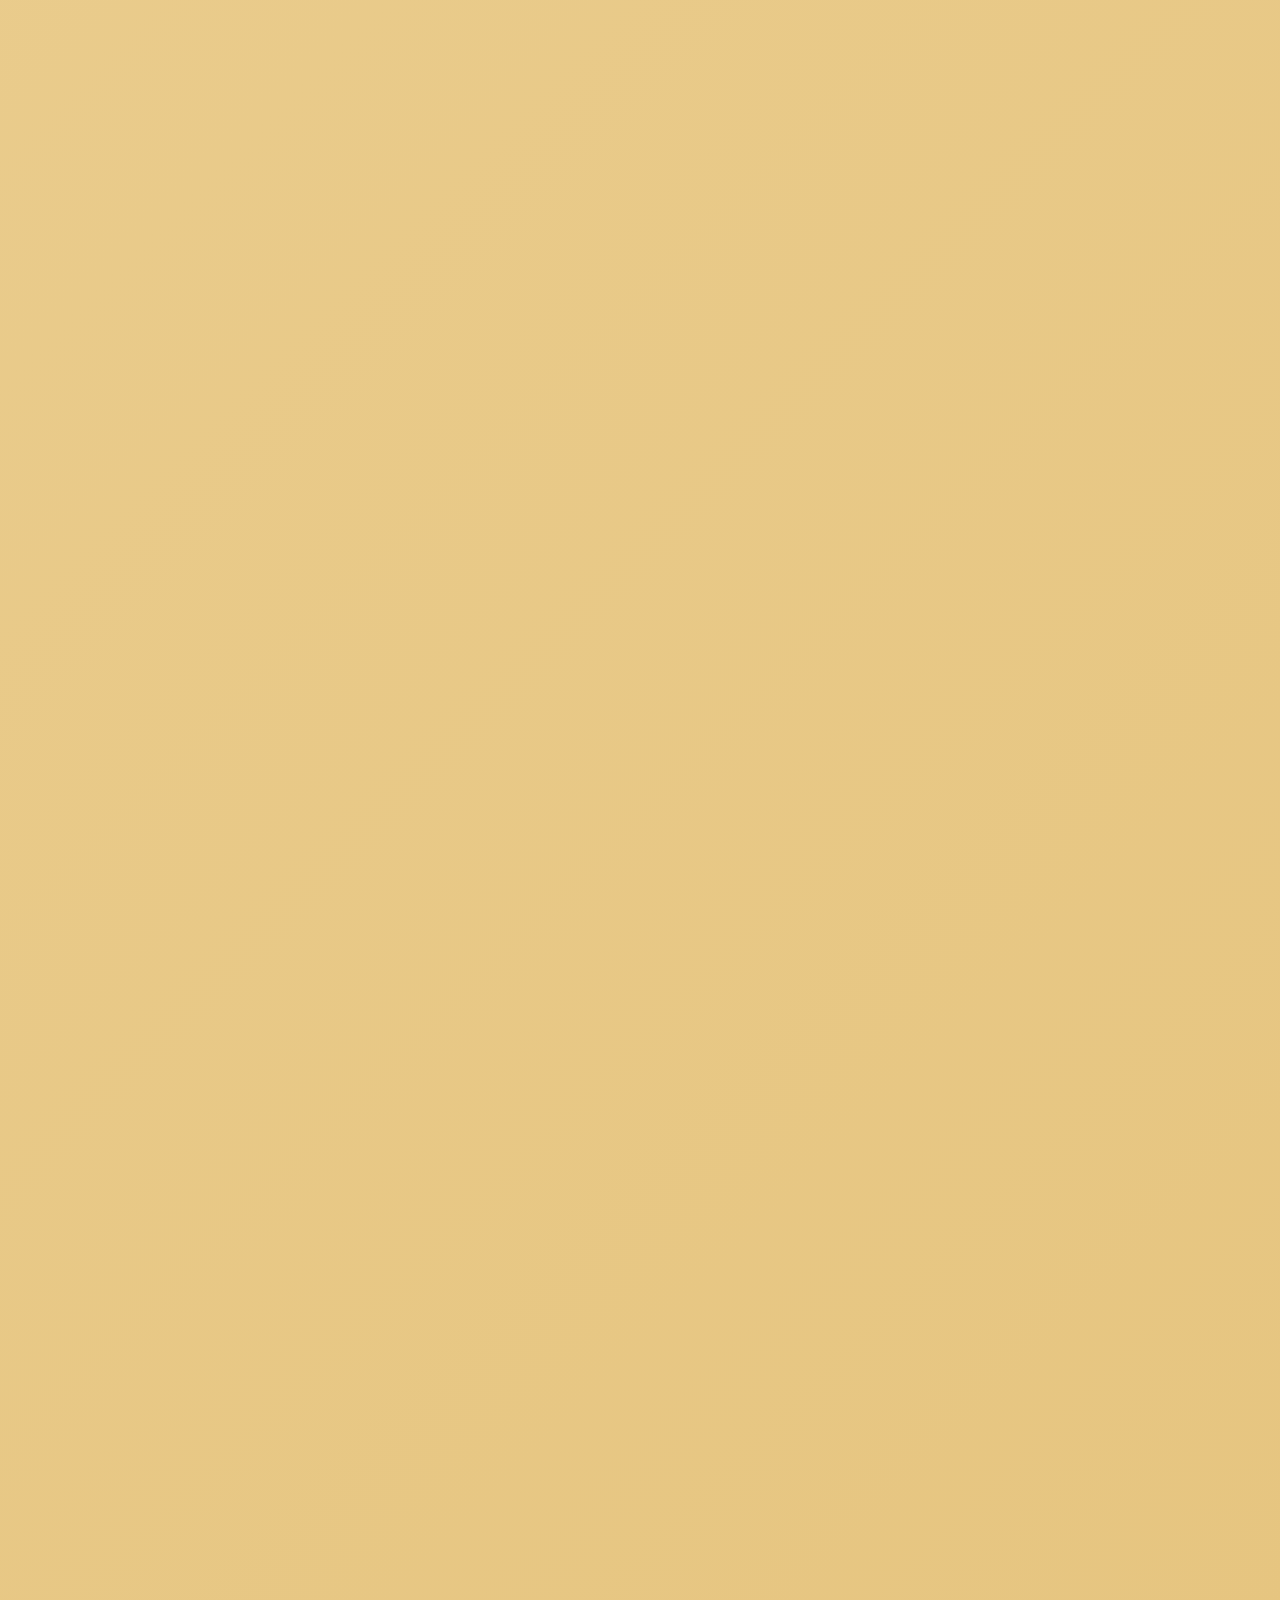
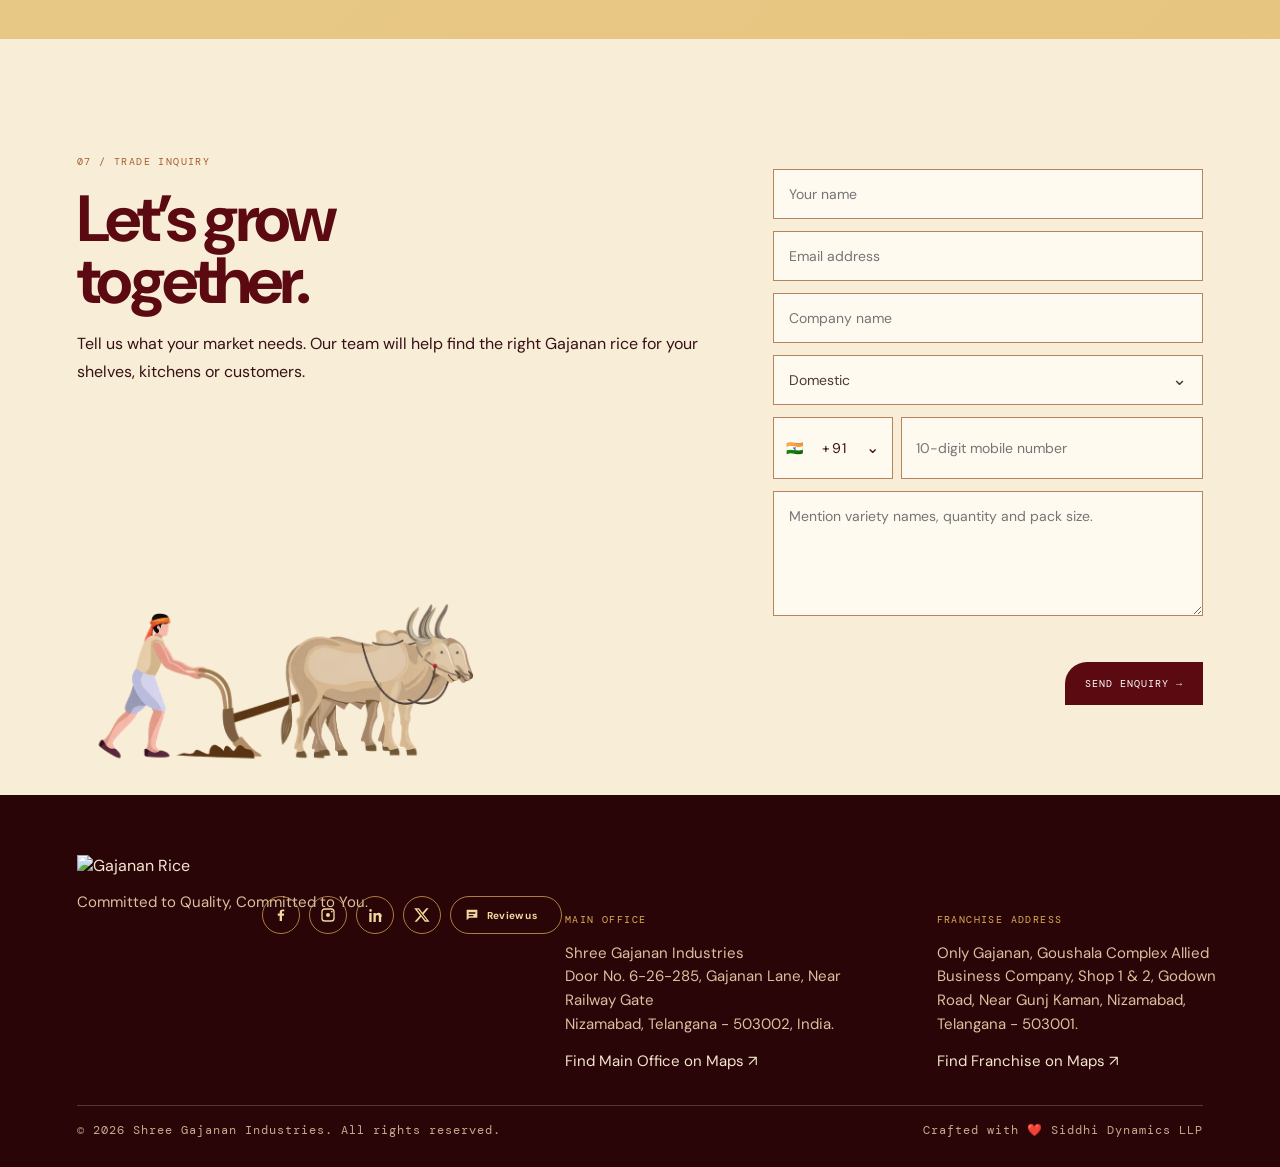
==== commit 422b9a14: "Polish mobile catalogue and milestones" ====
--- a/index.html
+++ b/index.html
@@ -161,6 +161,29 @@
     .featured-copy dl{margin:18px 0!important}
     .featured-copy dl div{padding:11px 0!important}
     .featured-copy a{padding:13px 18px!important}
+  }
+
+  /* Final mobile alignment for the catalogue, hero, standards and milestone sequence. */
+  @media(max-width:760px){
+    .ui2-nav{height:68px!important;padding:0 10px!important;gap:4px!important}
+    .ui2-logo{min-width:62px!important;flex:0 0 62px!important}
+    .ui2-logo img{width:62px!important;max-height:54px!important}
+    .ui2-nav nav{gap:6px!important;font-size:8.5px!important;letter-spacing:-.02em!important;overflow:hidden!important}
+    .ui2-nav nav a{white-space:nowrap!important}
+    .ui2-hero-bags{width:100%!important;justify-content:center!important;gap:0!important;transform:none!important}
+    .ui2-hero-bag-card img,.ui2-hero-bag-card.ui2-bag-primary img{width:clamp(62px,18vw,76px)!important;height:132px!important;max-height:132px!important}
+    .ui2-hero-bag-card:nth-child(n+5){display:none!important}
+
+    .rice2{position:relative!important}
+    .rice-scroll-controls{position:relative!important;z-index:6!important;display:flex!important;width:calc(100% - 8px)!important;justify-content:space-between!important;margin:0 4px -42px!important;transform:translateY(80px)!important}
+    .rice-list{margin-top:80px!important}
+
+    .quality-proof{padding-top:28px!important}
+    .milestone-stack-wrap{padding-top:48px!important}
+    .milestone-stack-heading p{margin-top:8px!important}
+    .milestone-year-stack{height:300px!important;min-height:300px!important;align-self:start!important}
+    .milestone-card-rail{height:300px!important}
+    .milestone-year-card,.milestone-year-card:nth-child(even){height:300px!important;min-height:300px!important;padding:19px 22px!important}
   }
   </style>
 </head>
@@ -625,7 +648,7 @@
               transform = `translateY(${-Math.min(9, Math.abs(distance) * 2.5)}%) scale(${Math.max(.94, 1 - Math.min(.06, Math.abs(distance) * .015))})`;
               opacity = '.42';
             } else if (distance <= 1) {
-              transform = `translateY(${distance * 104}%) scale(1)`;
+              transform = `translateY(${distance * 118}%) scale(1)`;
               opacity = '1';
             }
             card.style.setProperty('--card-transform', transform);
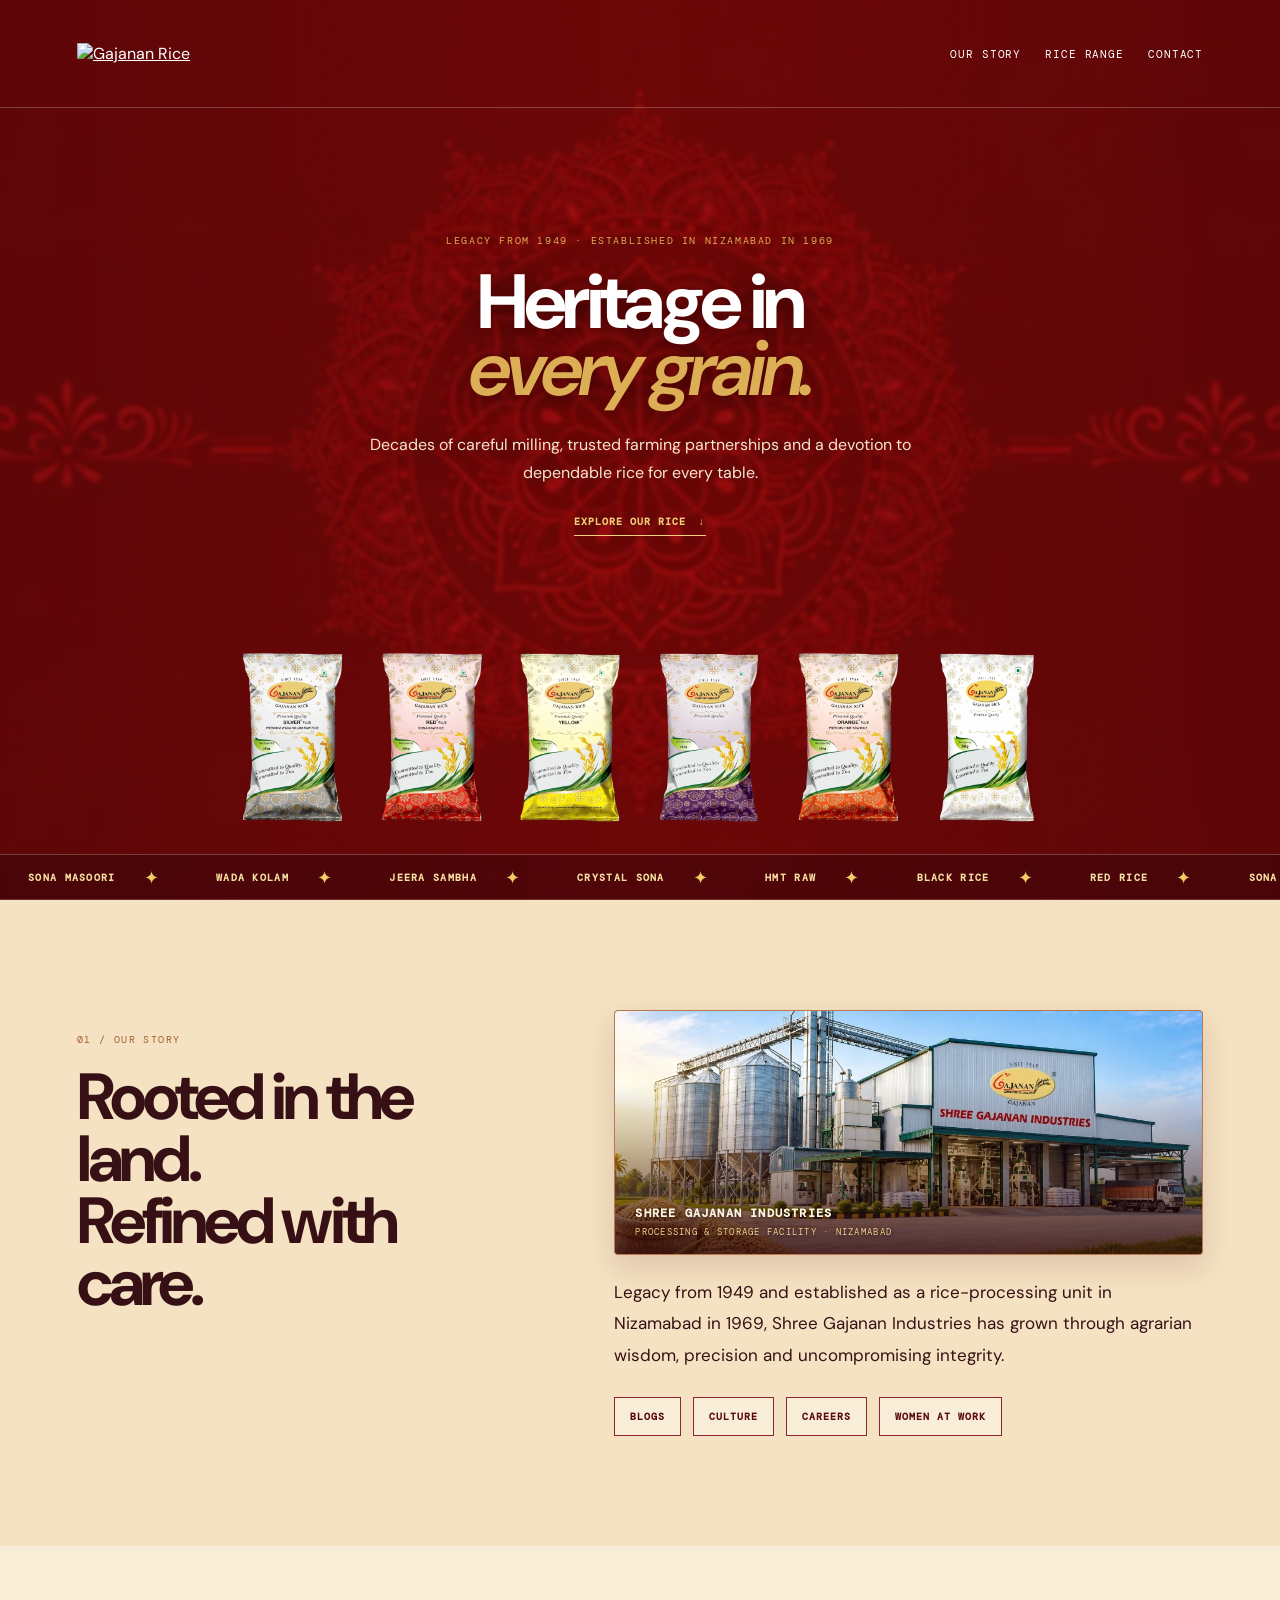
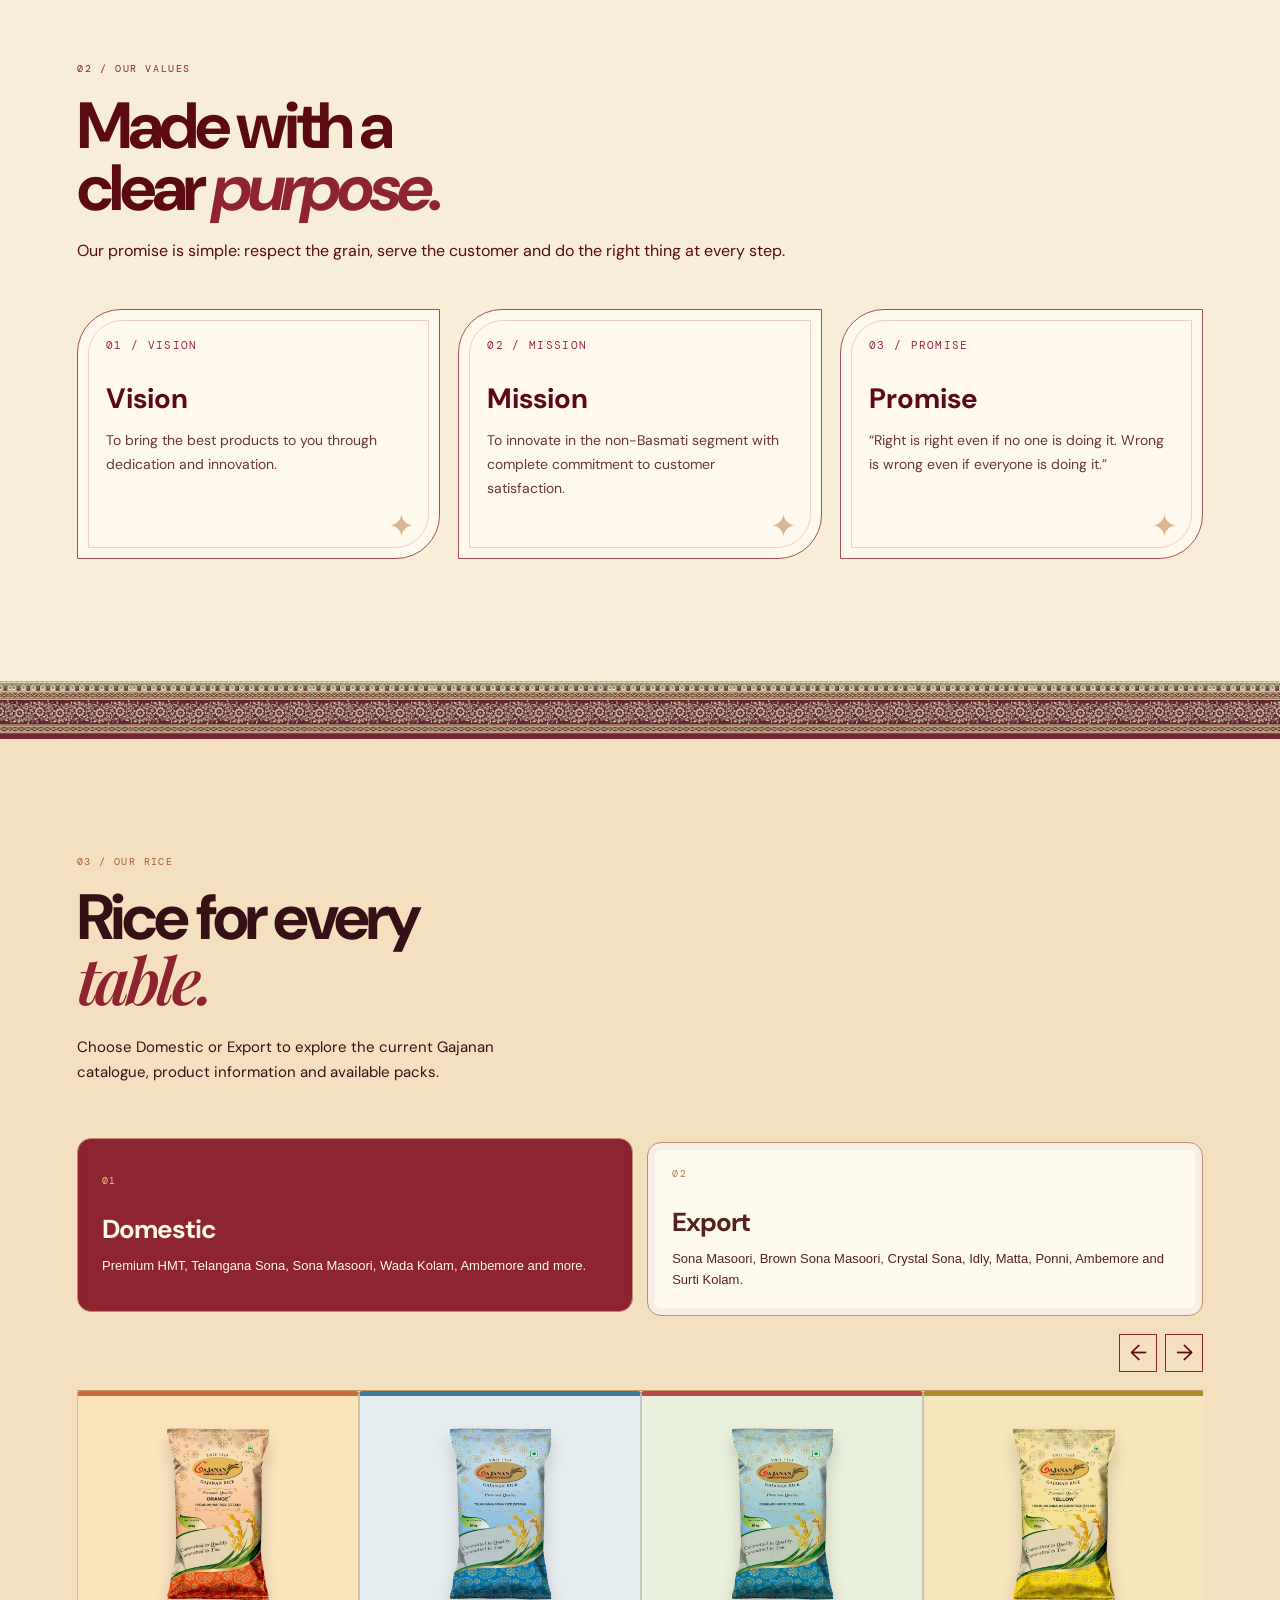
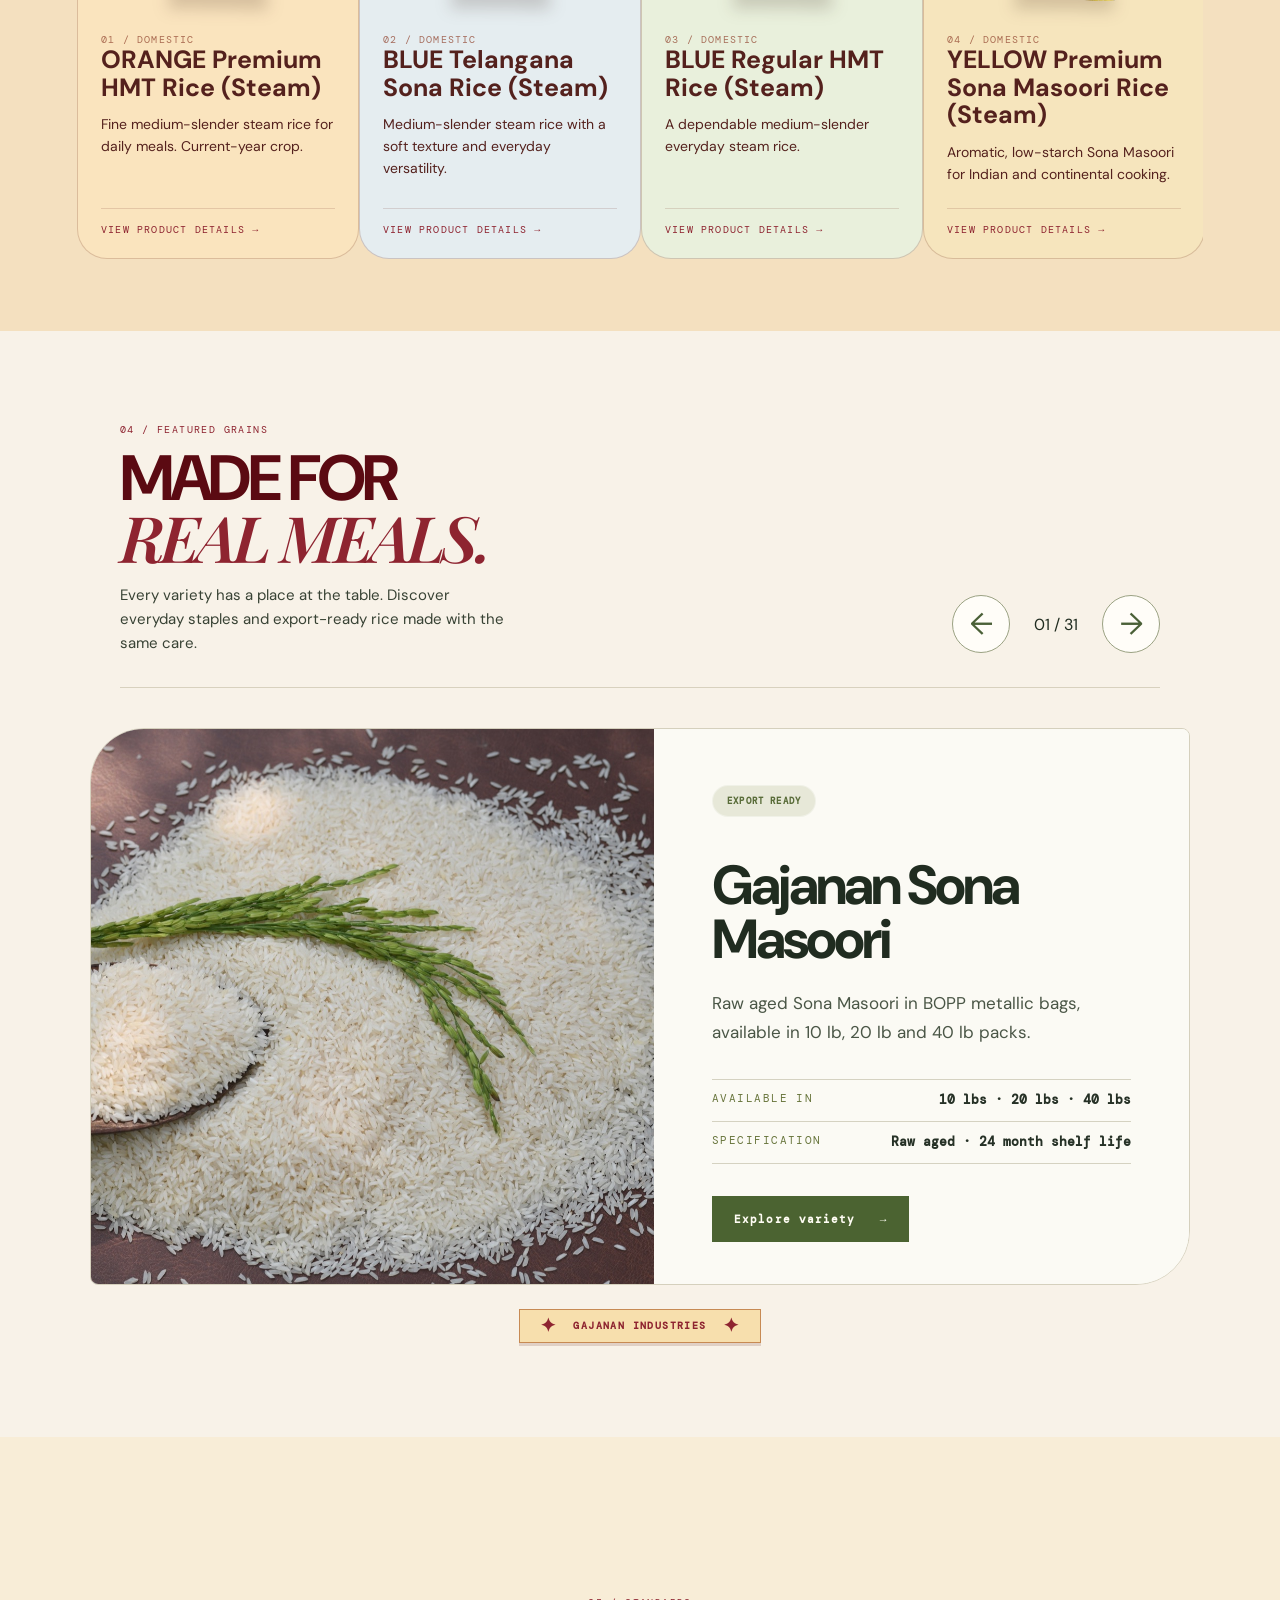
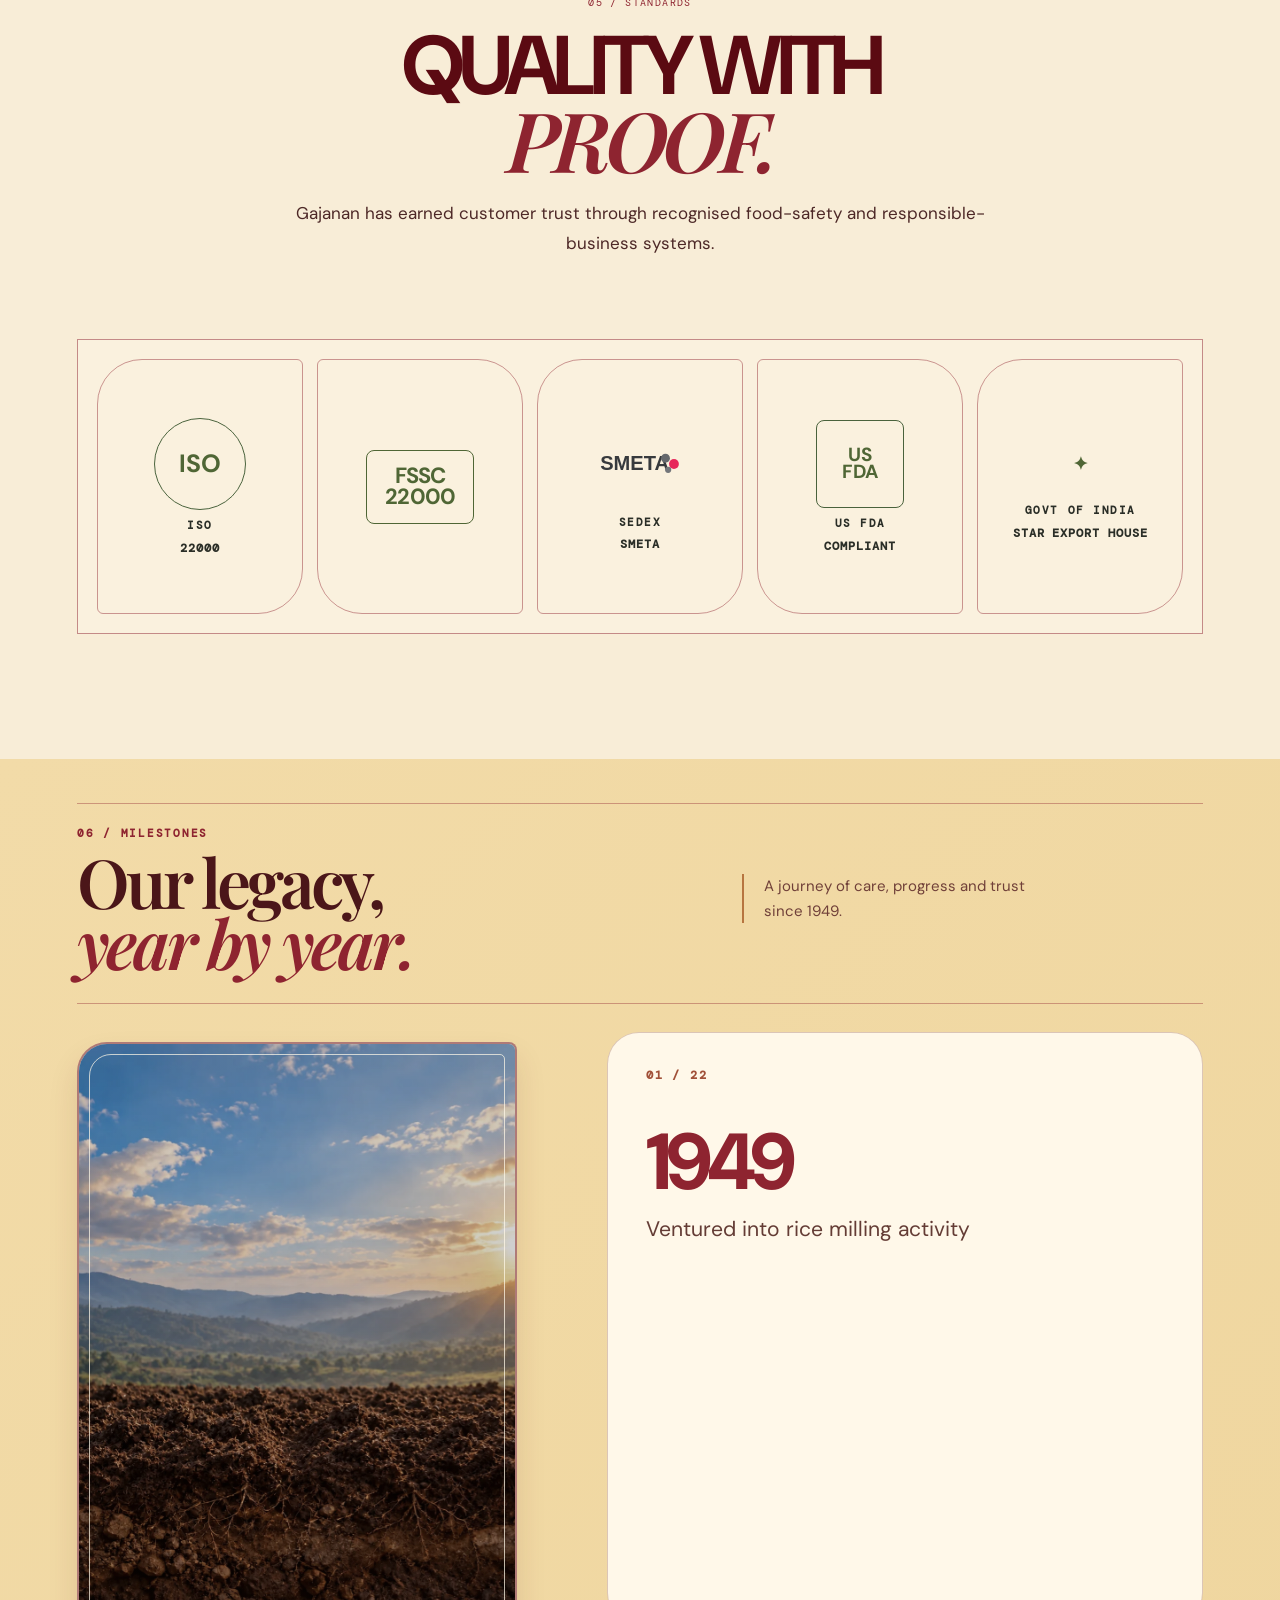
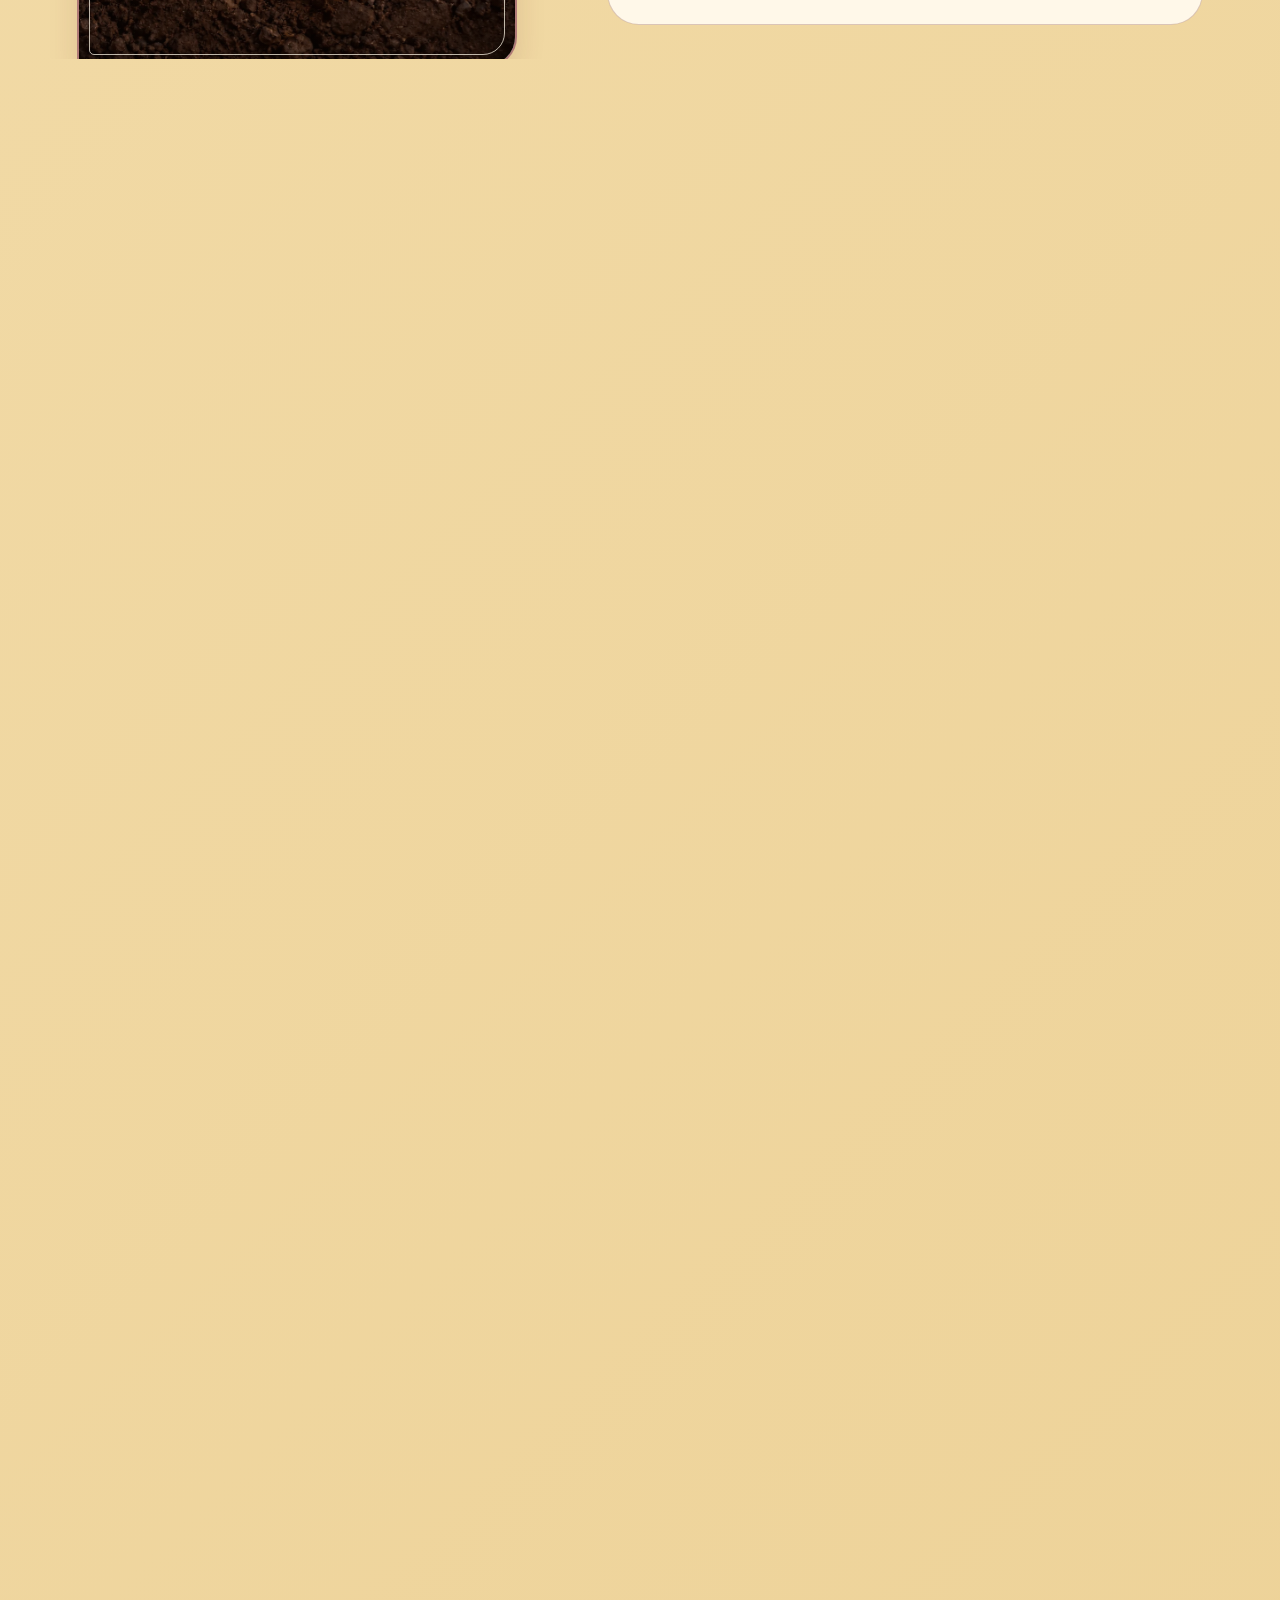
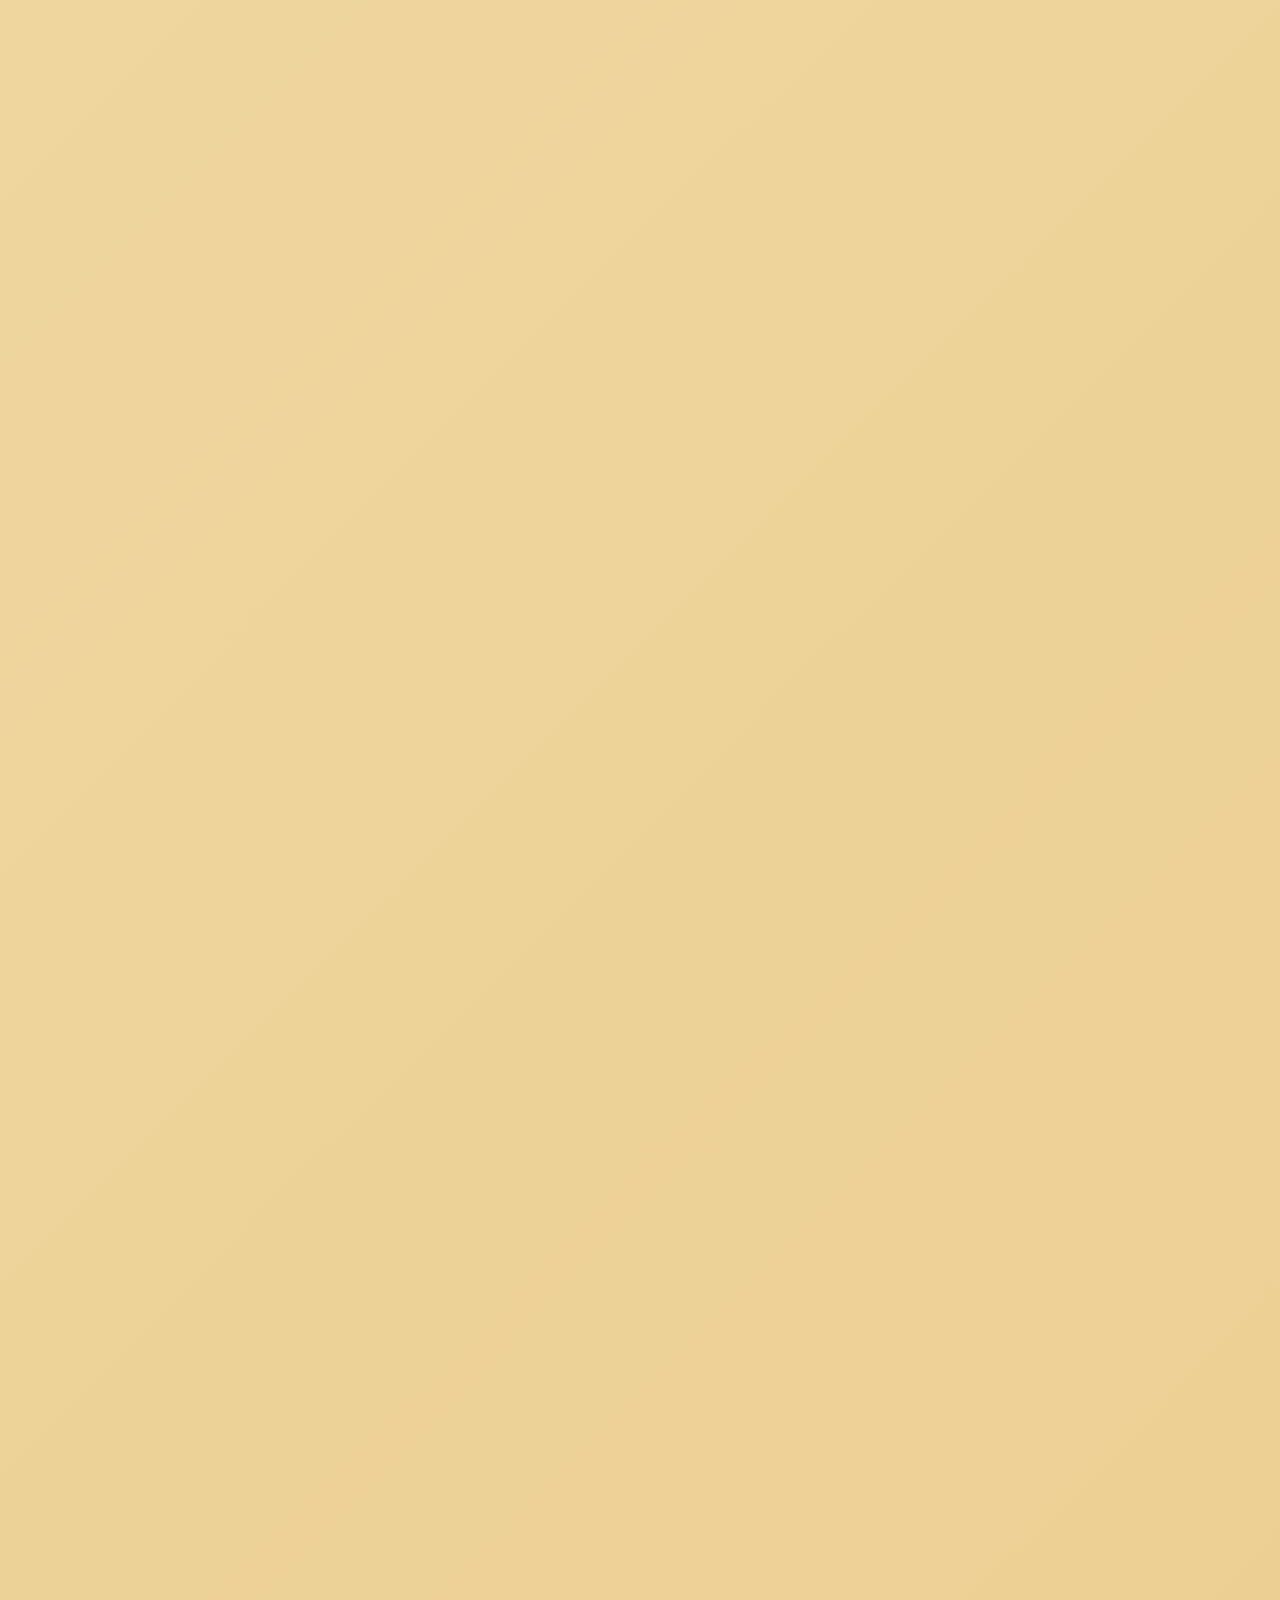
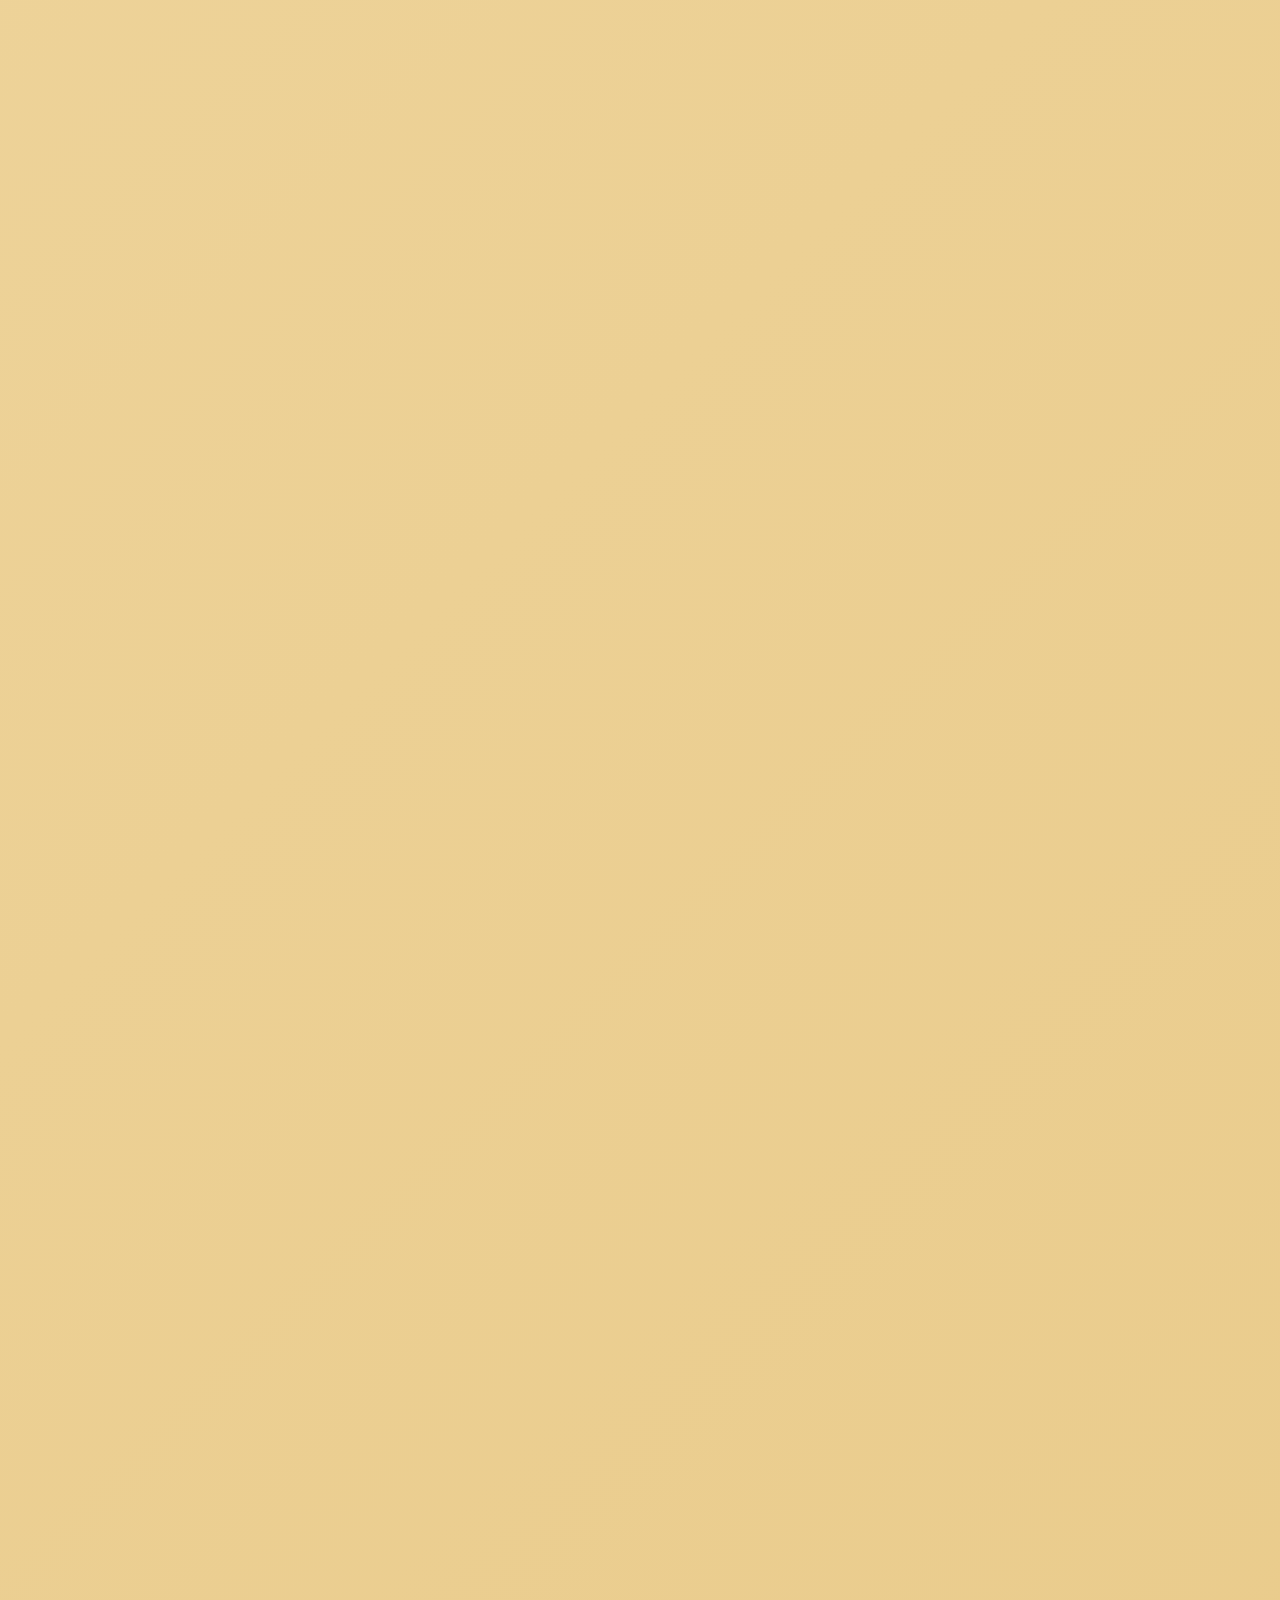
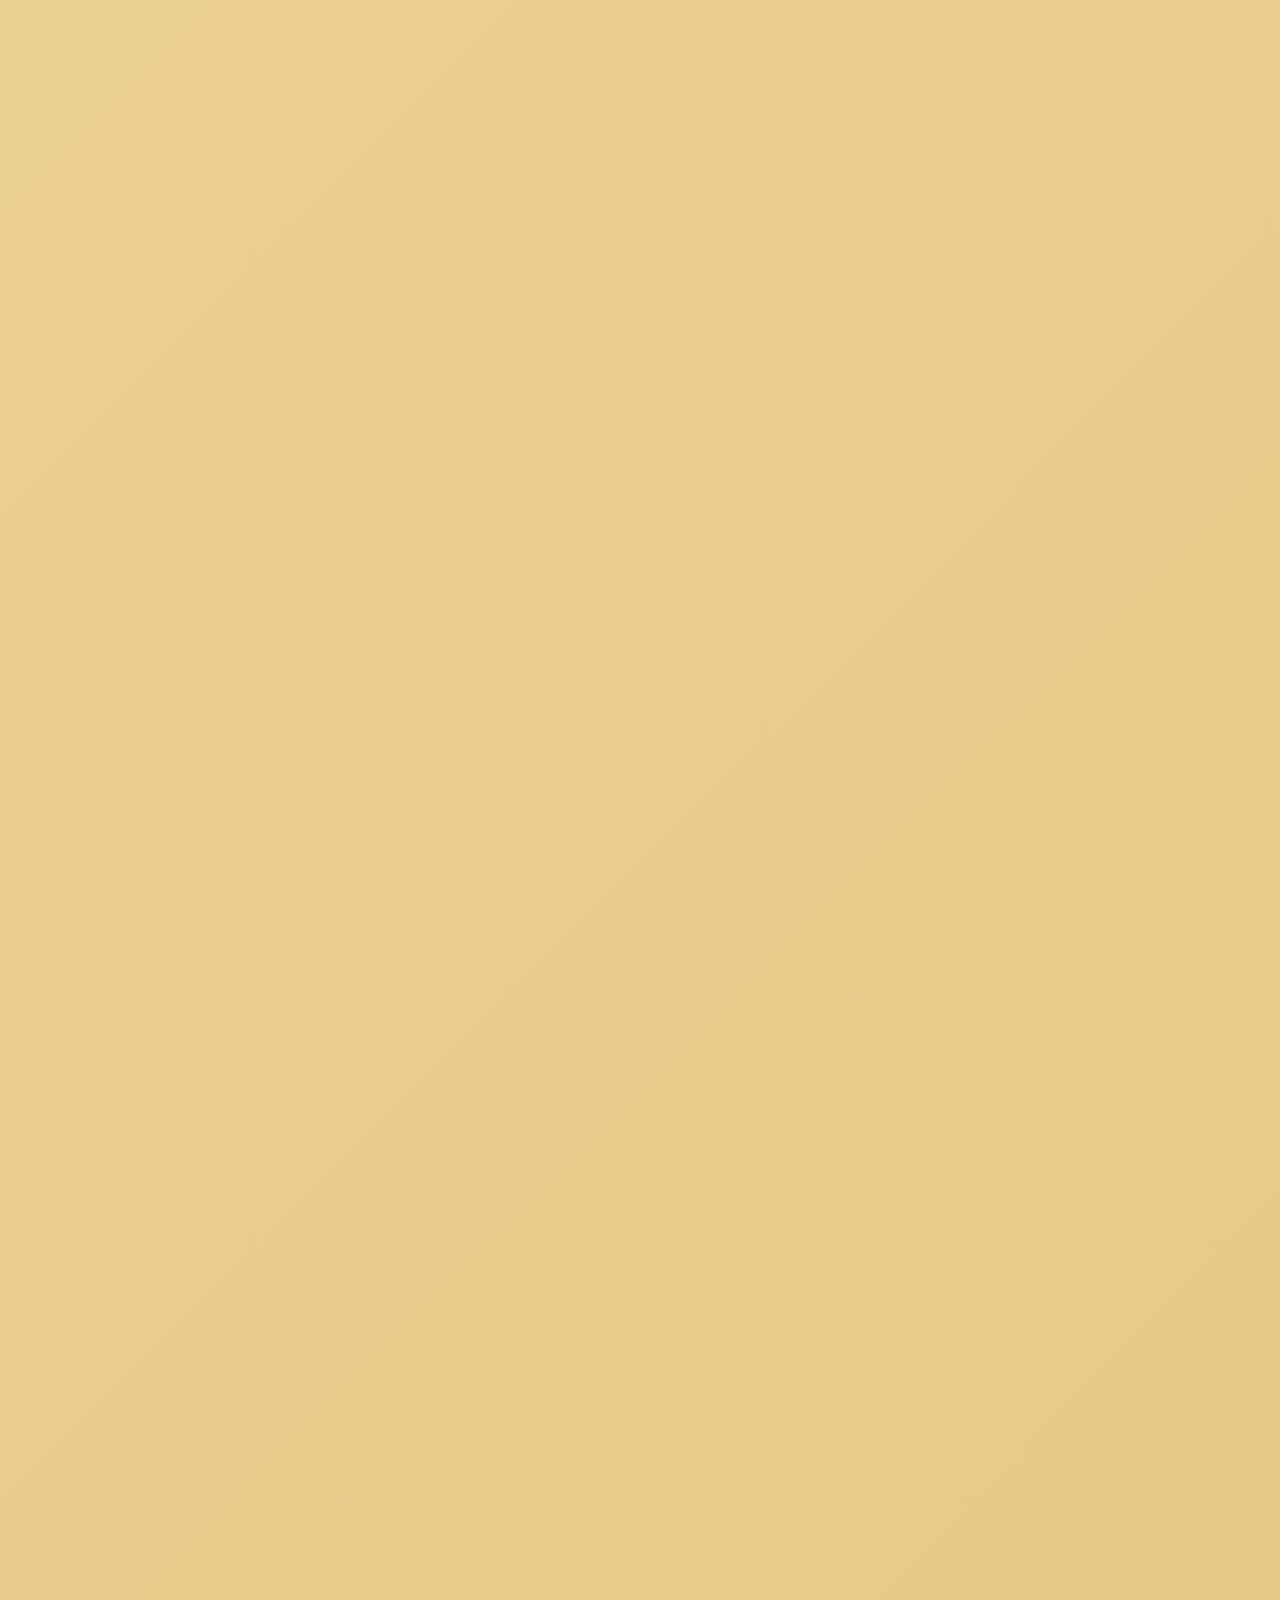
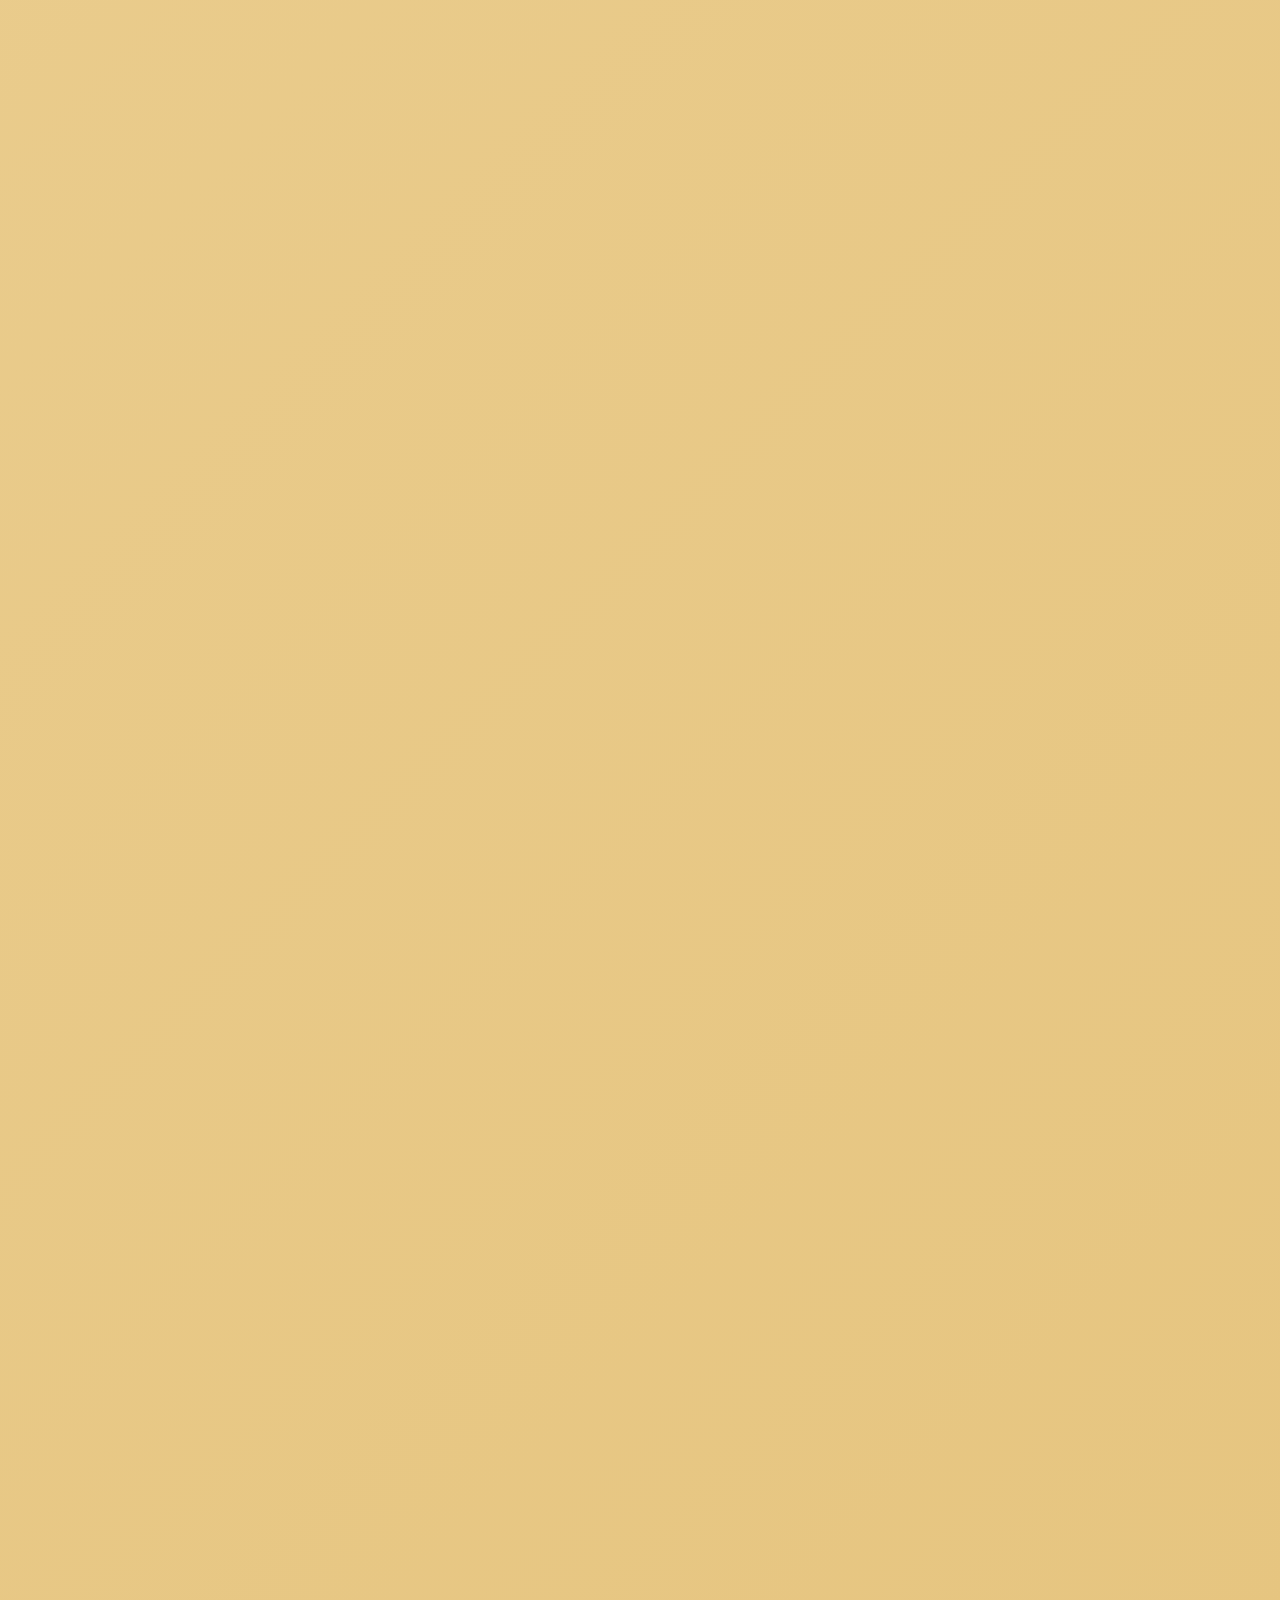
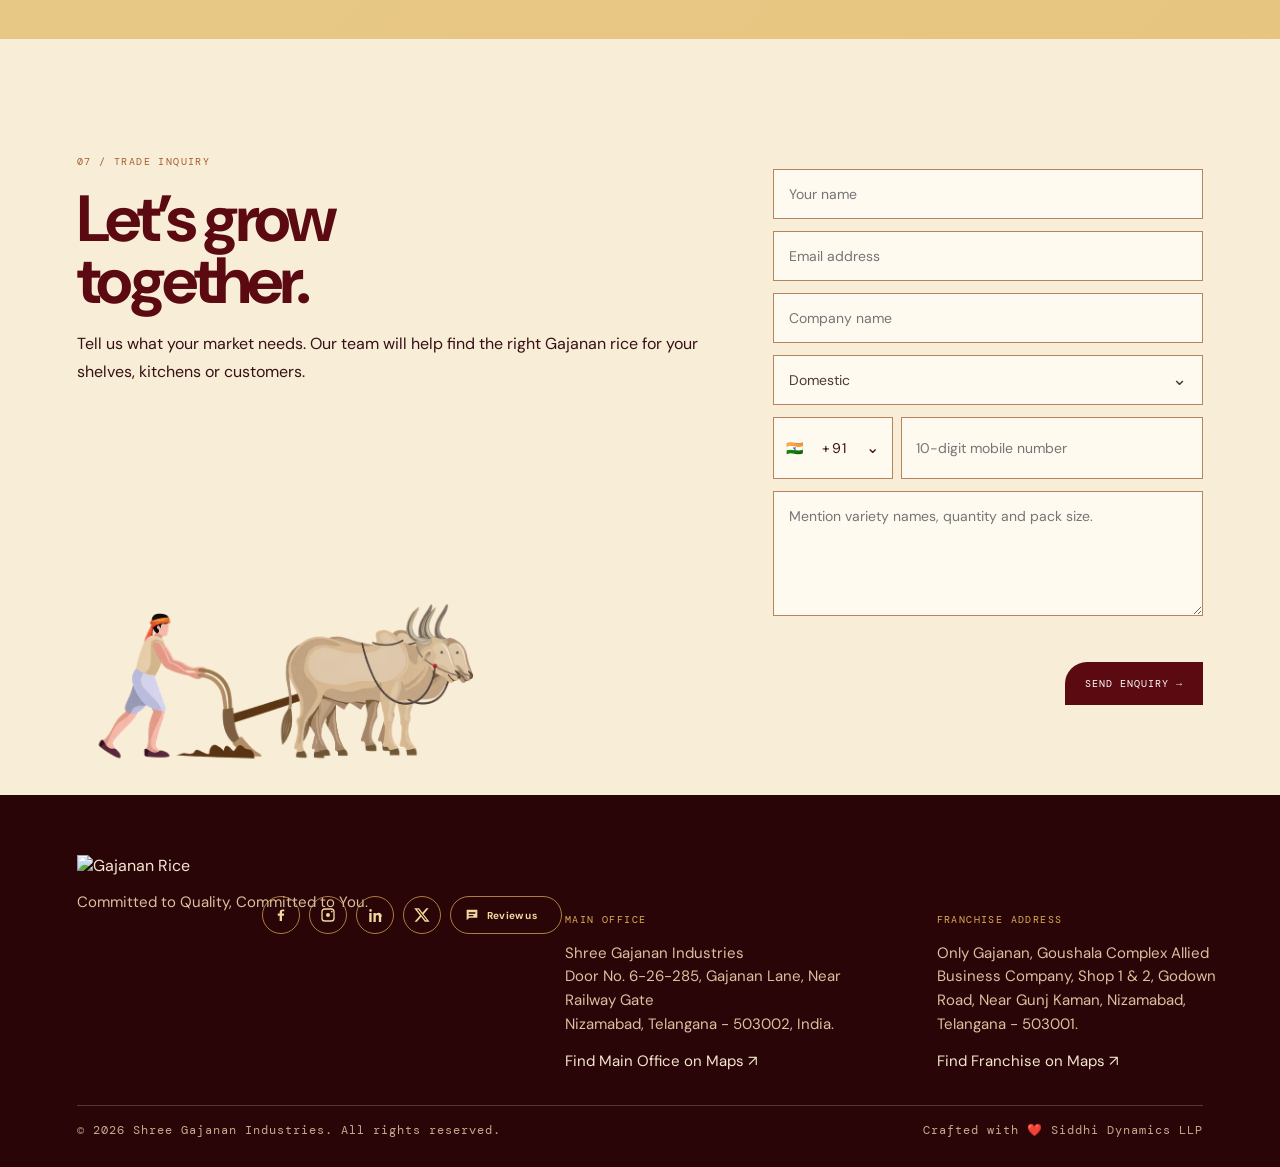
==== commit 442bf4ac: "Fix mobile view hero layout and milestones sticky scroll locking - Replaced overflow-x: hidden on ht" ====
--- a/index.html
+++ b/index.html
@@ -2417,7 +2417,7 @@
 .featured-product-media{display:block!important;min-height:610px!important;height:auto!important;overflow:hidden}.featured-product-media img{display:block;width:100%;height:100%;min-height:610px;object-fit:cover;filter:none}
 
 @media(max-width:760px){
-  html,body{max-width:100%;overflow-x:hidden!important}.ui2-nav{height:70px!important;padding:0 16px!important}.ui2-logo img{width:94px!important}.ui2-current{font-size:8px!important;padding:8px 9px!important}.ui2-top{min-height:100svh!important}.ui2-hero{padding:26px 16px 20px!important}.ui2-hero-copy h1{font-size:clamp(42px,12vw,54px)!important}.ui2-hero-copy p{font-size:14px!important;line-height:1.55!important}.ui2-hero-bags{margin-top:18px!important}.ui2-product-ticker{margin-top:4px!important}
+  html,body{max-width:100%;overflow-x:clip!important}.ui2-nav{height:70px!important;padding:0 16px!important}.ui2-logo img{width:94px!important}.ui2-current{font-size:8px!important;padding:8px 9px!important}.ui2-top{min-height:100svh!important}.ui2-hero{padding:26px 16px 20px!important}.ui2-hero-copy h1{font-size:clamp(42px,12vw,54px)!important}.ui2-hero-copy p{font-size:14px!important;line-height:1.55!important}.ui2-hero-bags{margin-top:18px!important}.ui2-product-ticker{margin-top:4px!important}
   .ui2-section{padding-left:20px!important;padding-right:20px!important}.intro{padding-top:54px!important;padding-bottom:54px!important}.intro>div:first-child{transform:none}.intro h2{font-size:38px!important;line-height:1.05!important}.intro-story p{font-size:14.5px!important}.intro-industry-photo{margin-top:20px!important}.story-links{gap:8px!important}.story-links button{flex:1 1 calc(50% - 8px);justify-content:center;padding:11px 8px!important;font-size:8px!important}.story-links button span{display:none}
 
   /* SECTION 03: OUR RICE (Clean tabs, circular scroll controls, balanced cards) */
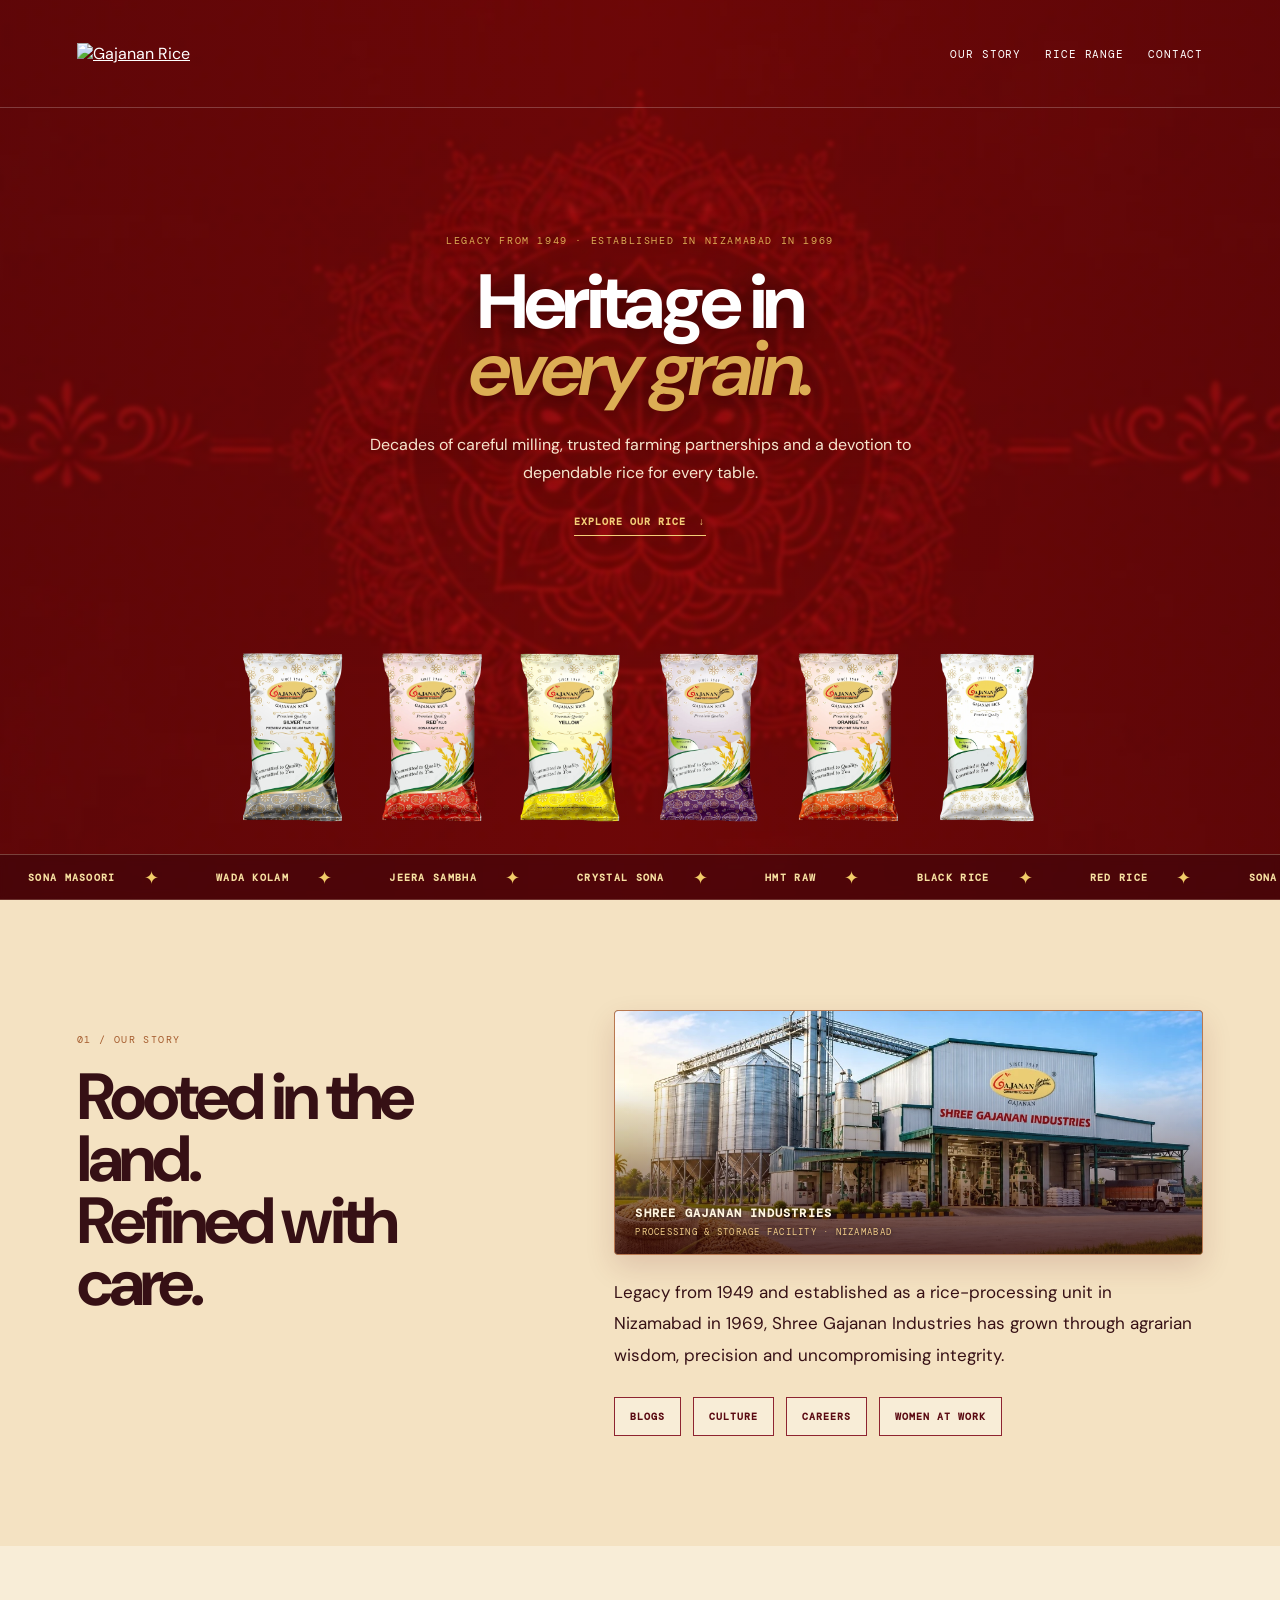
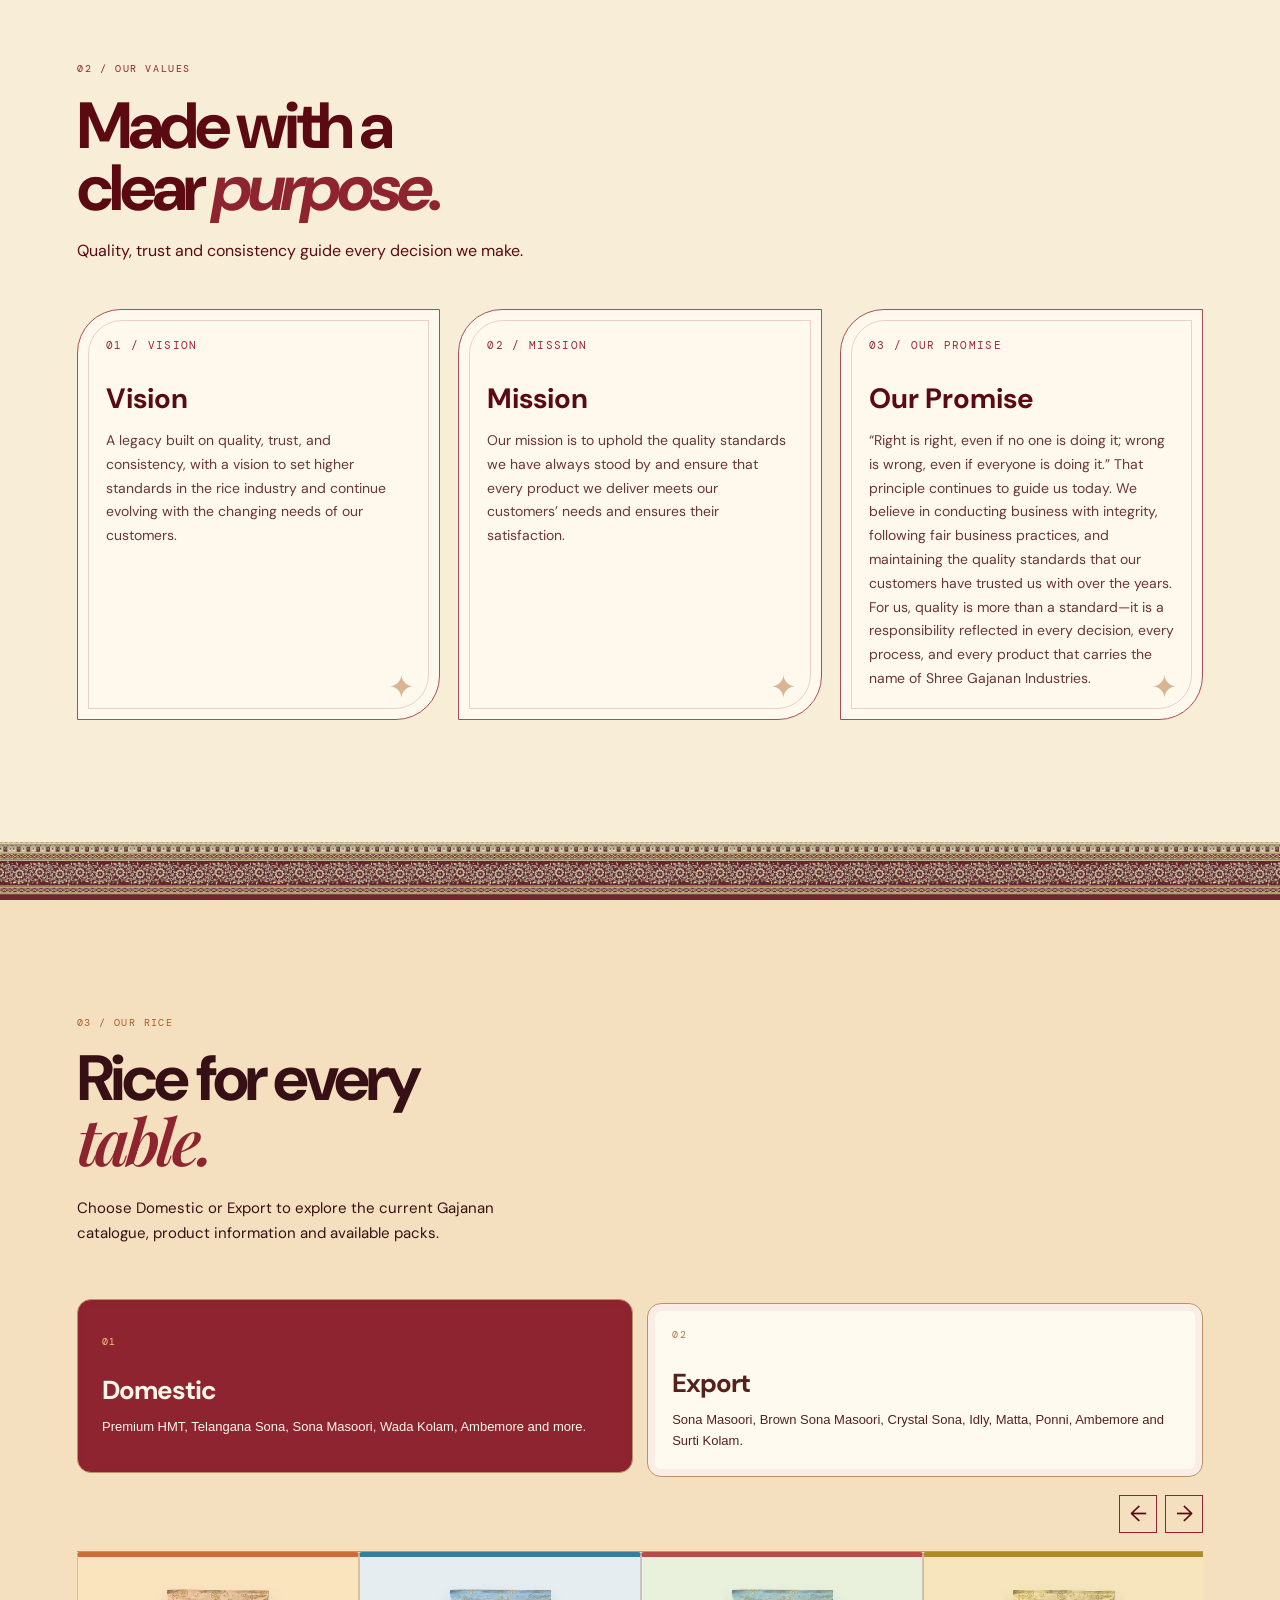
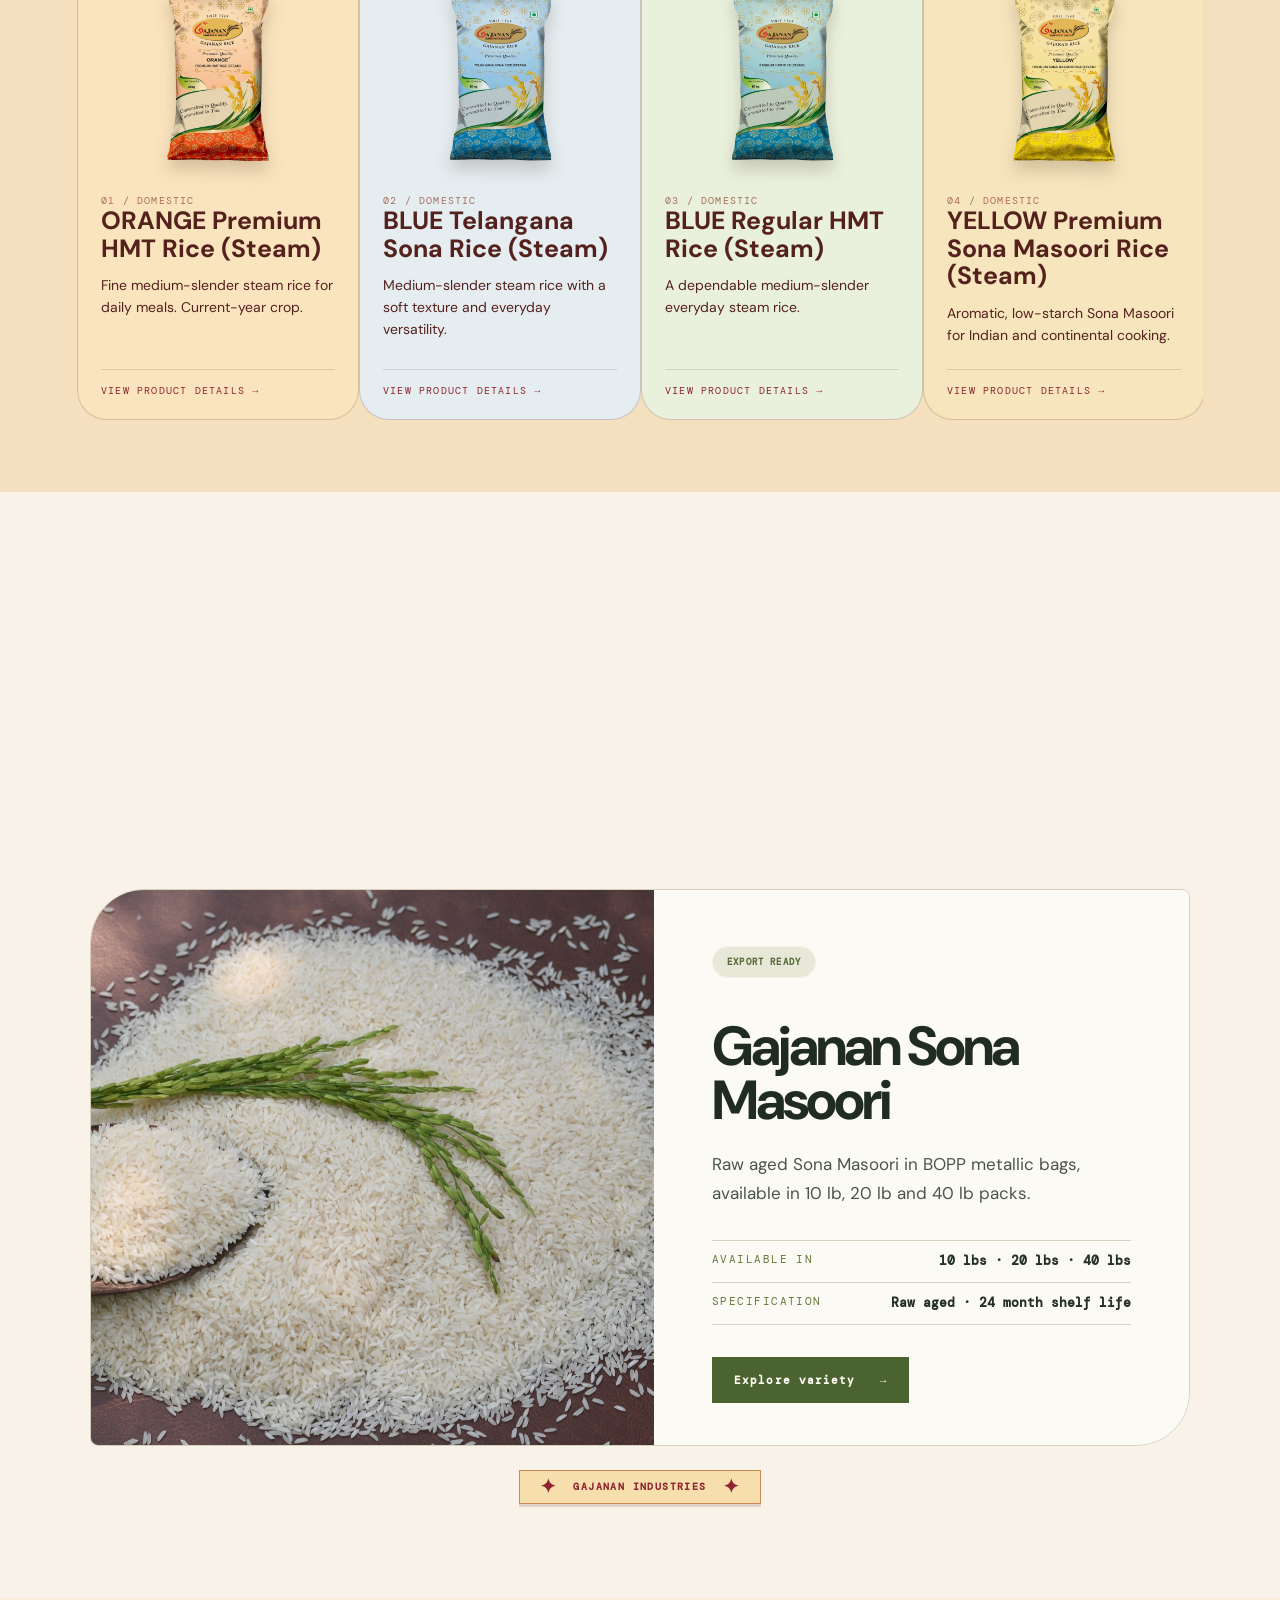
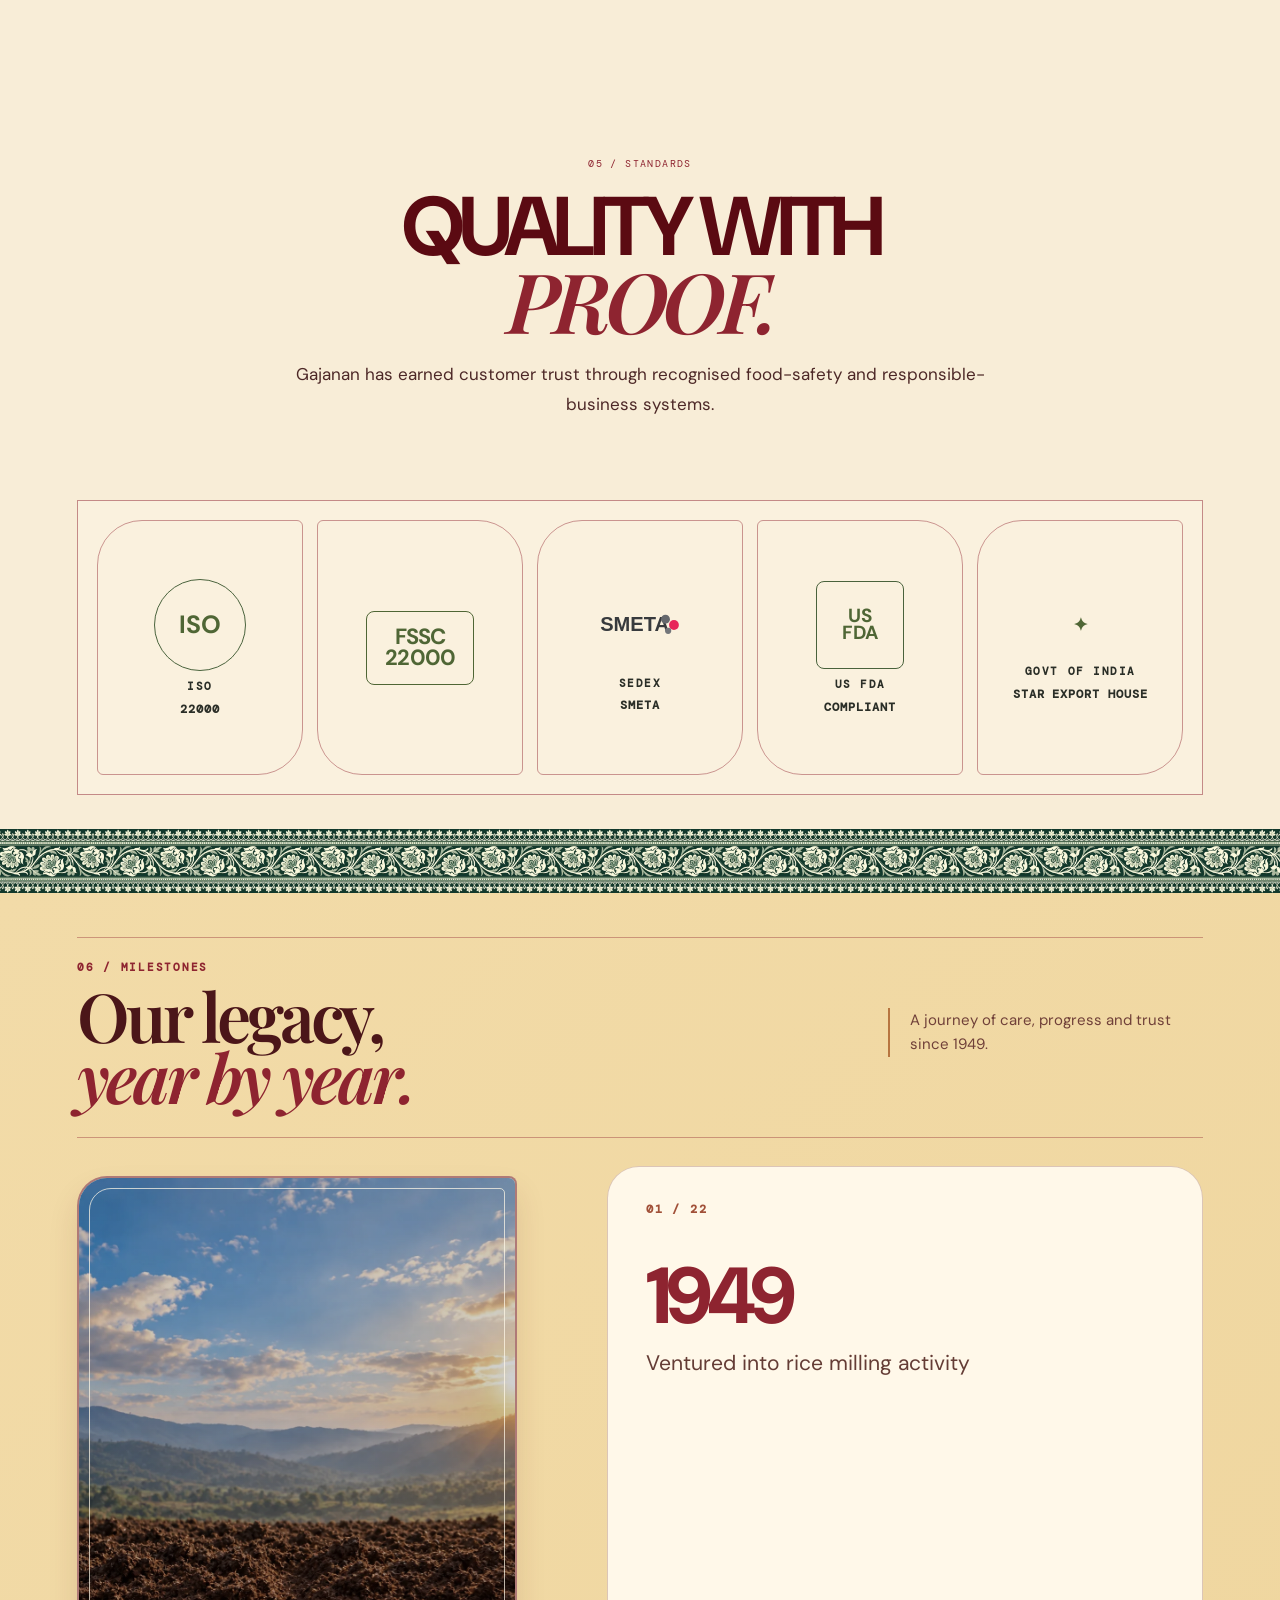
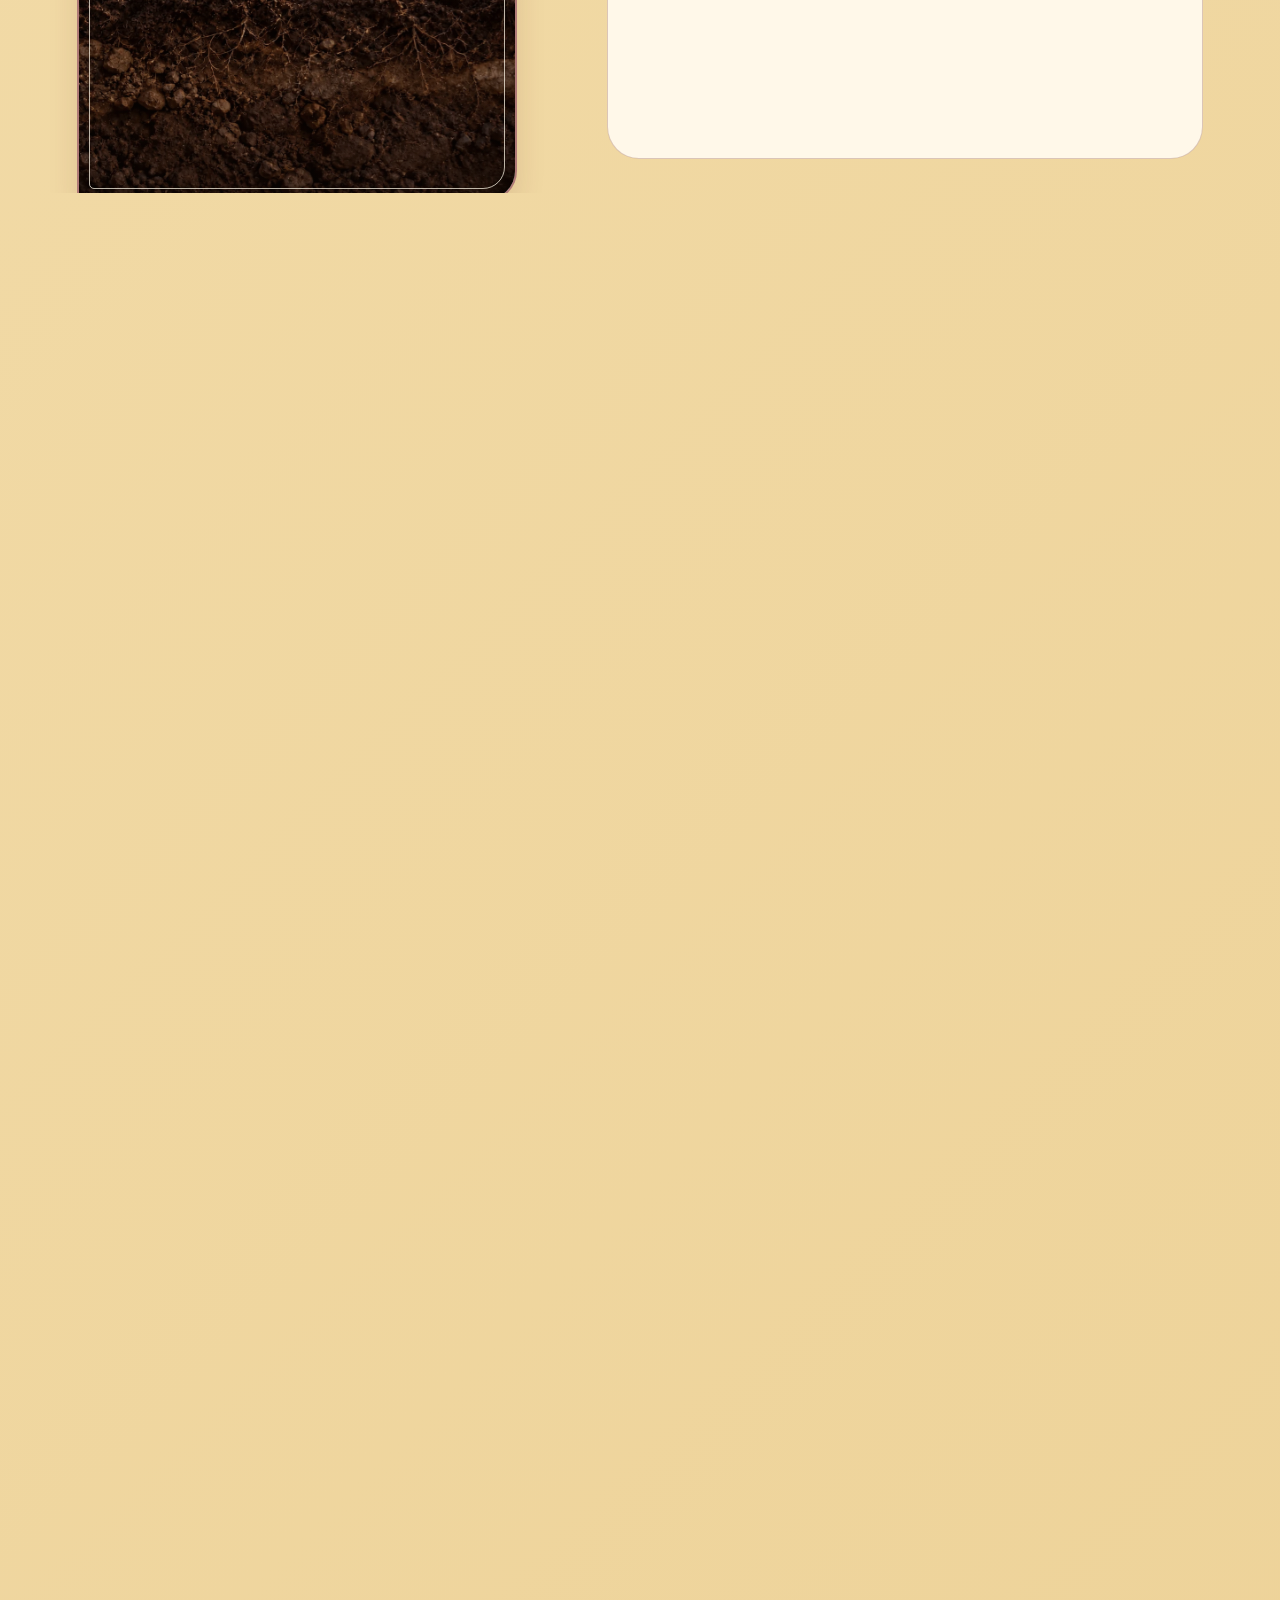
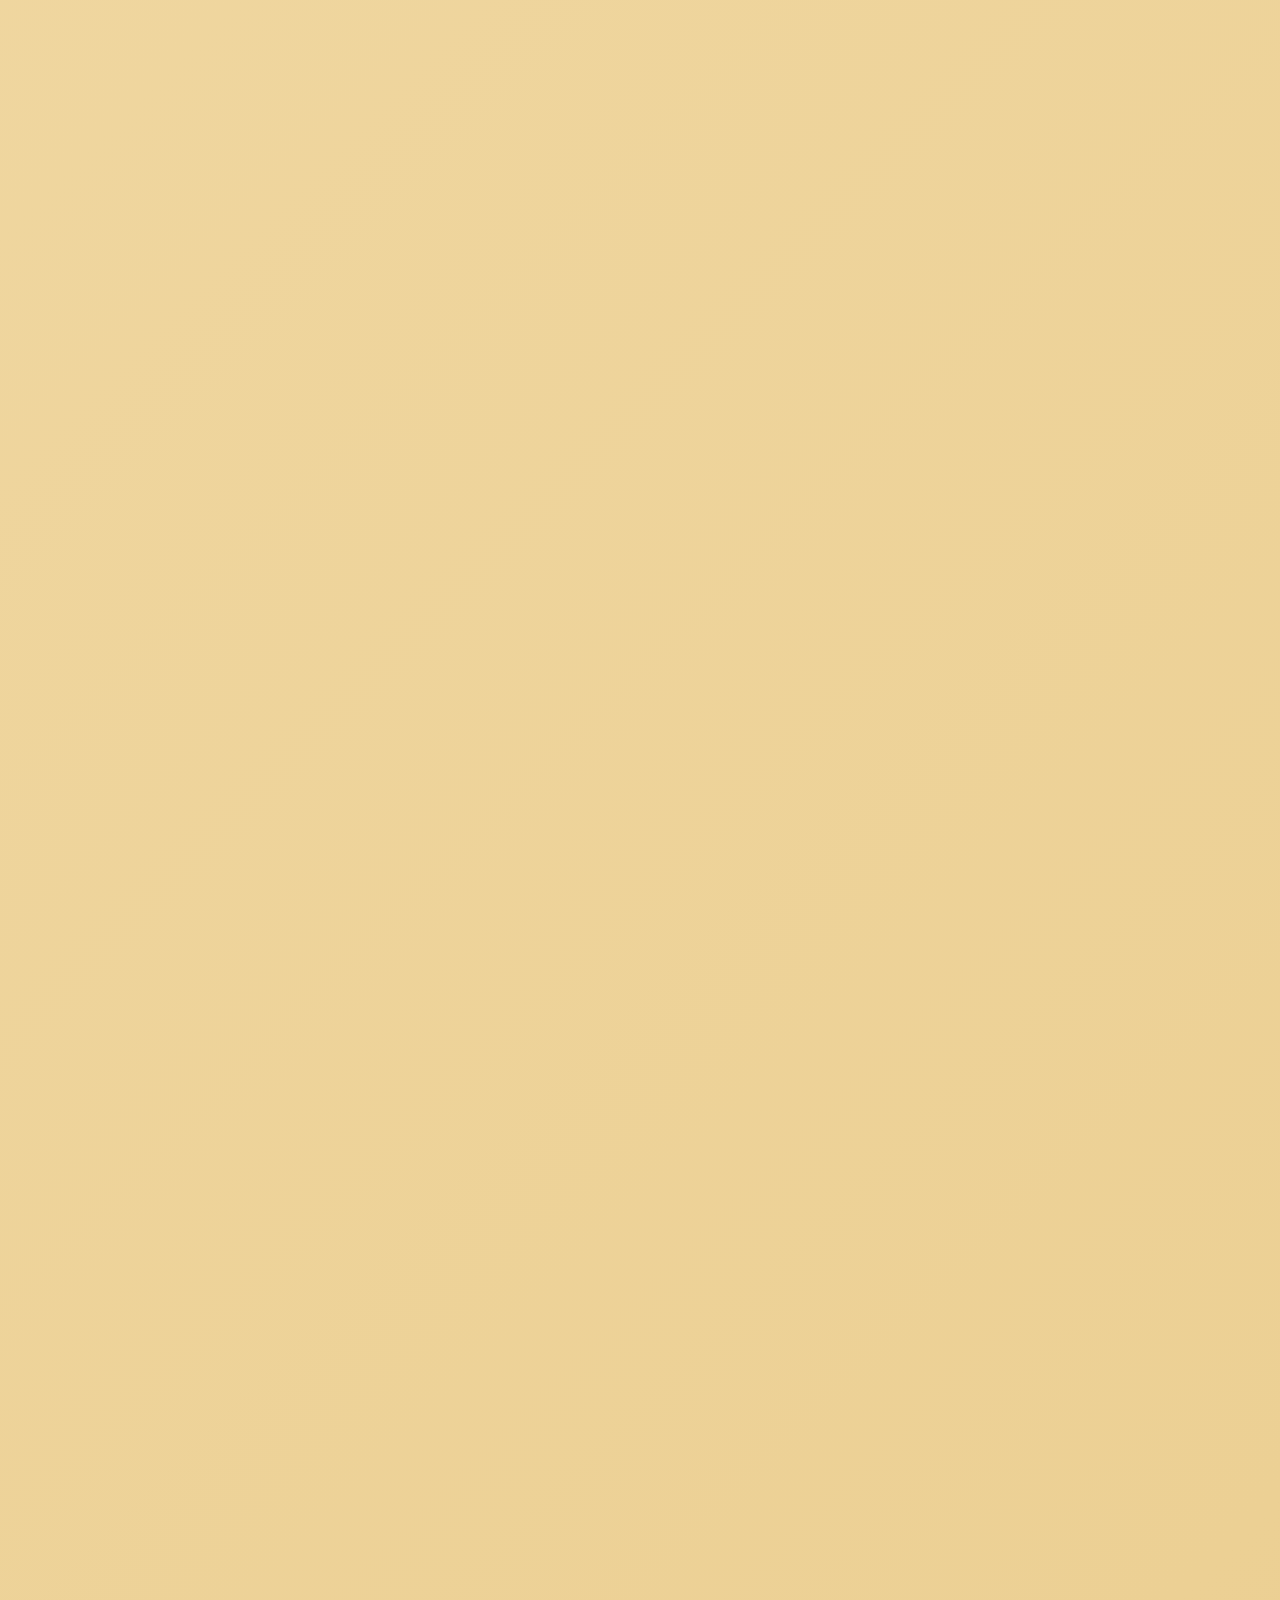
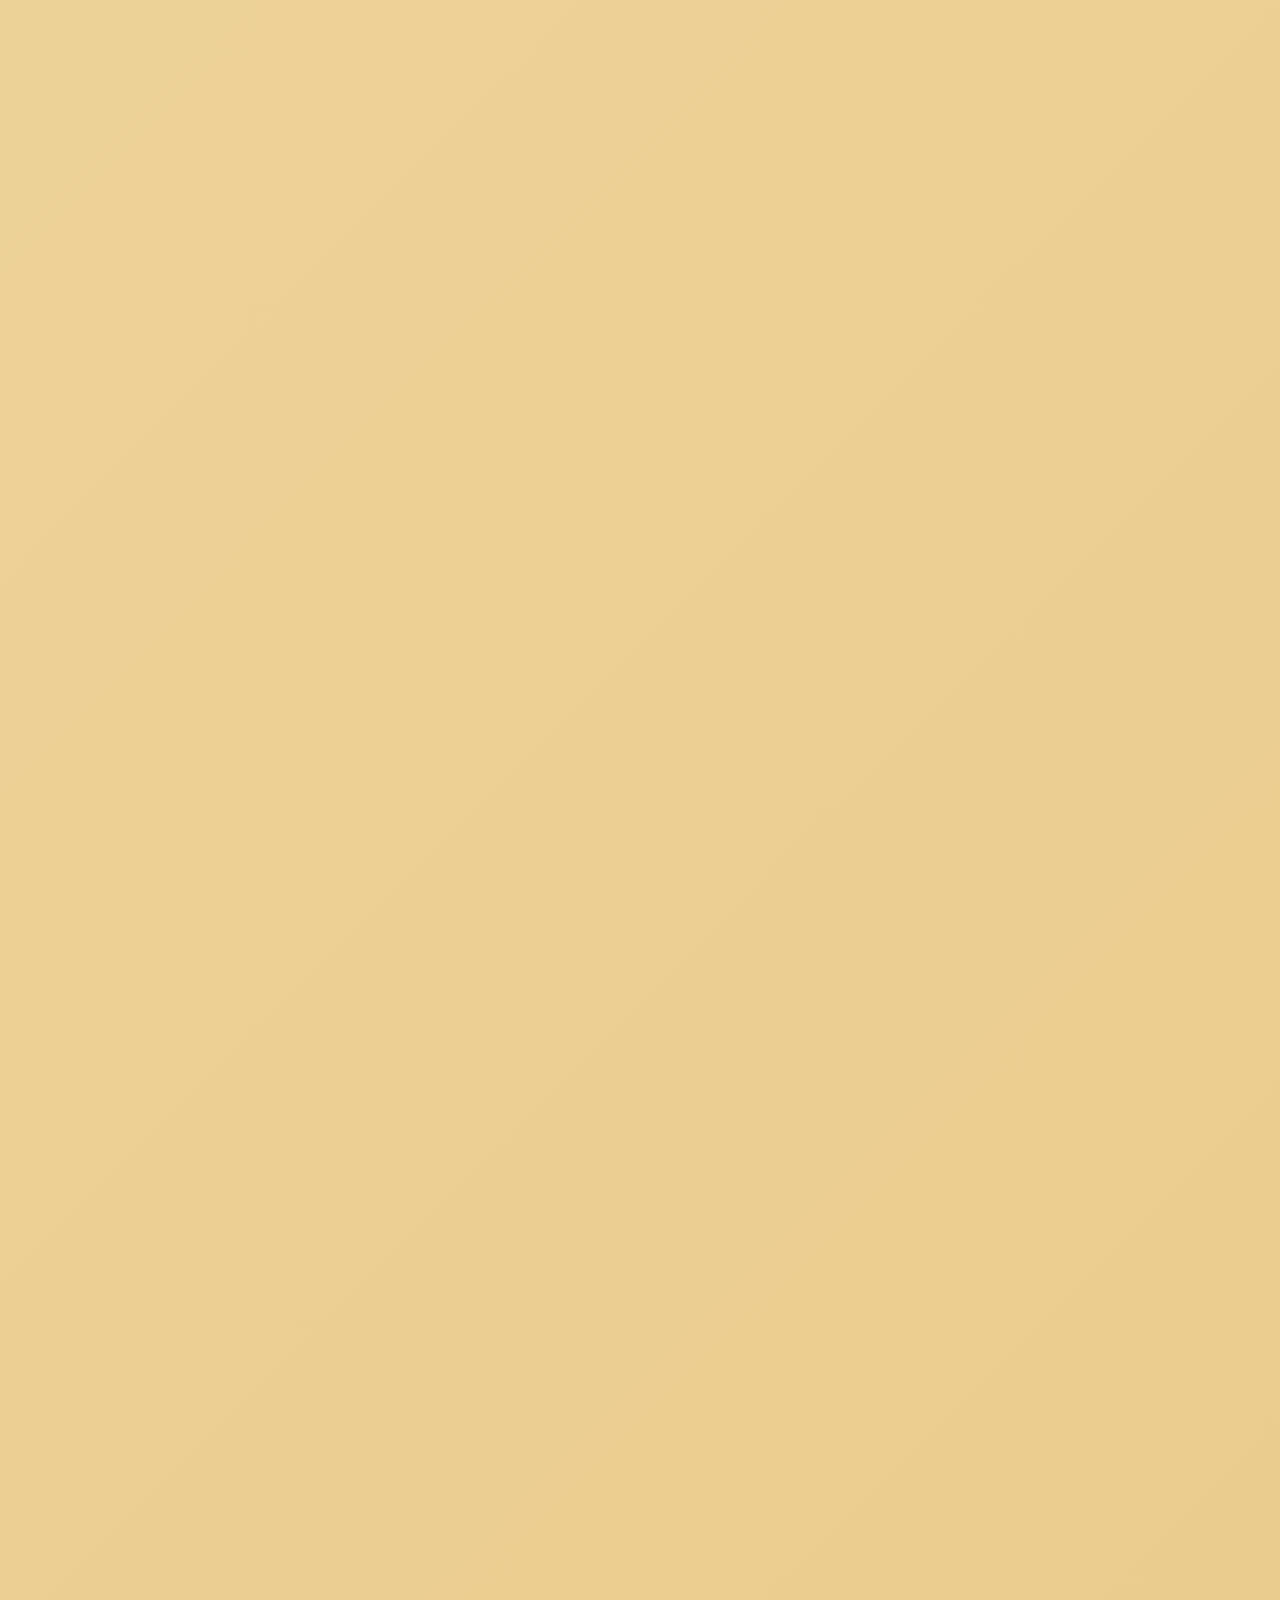
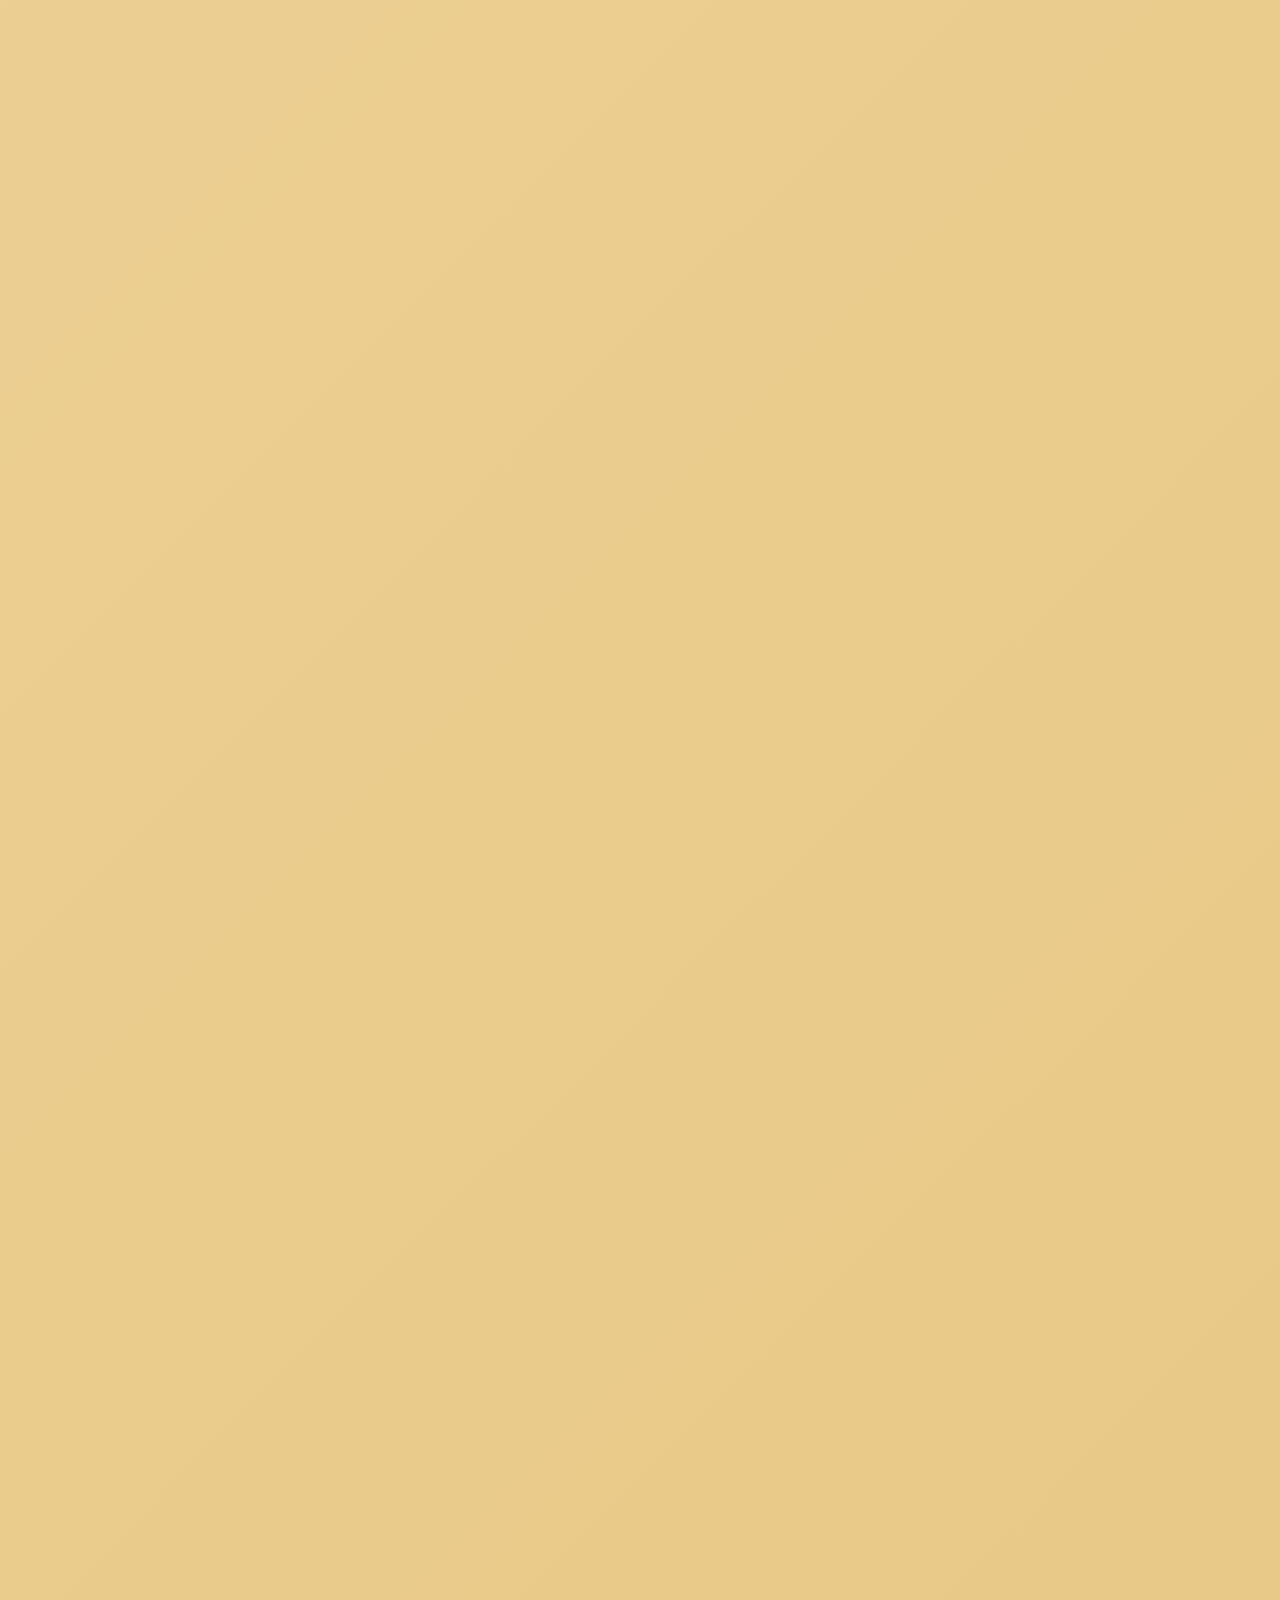
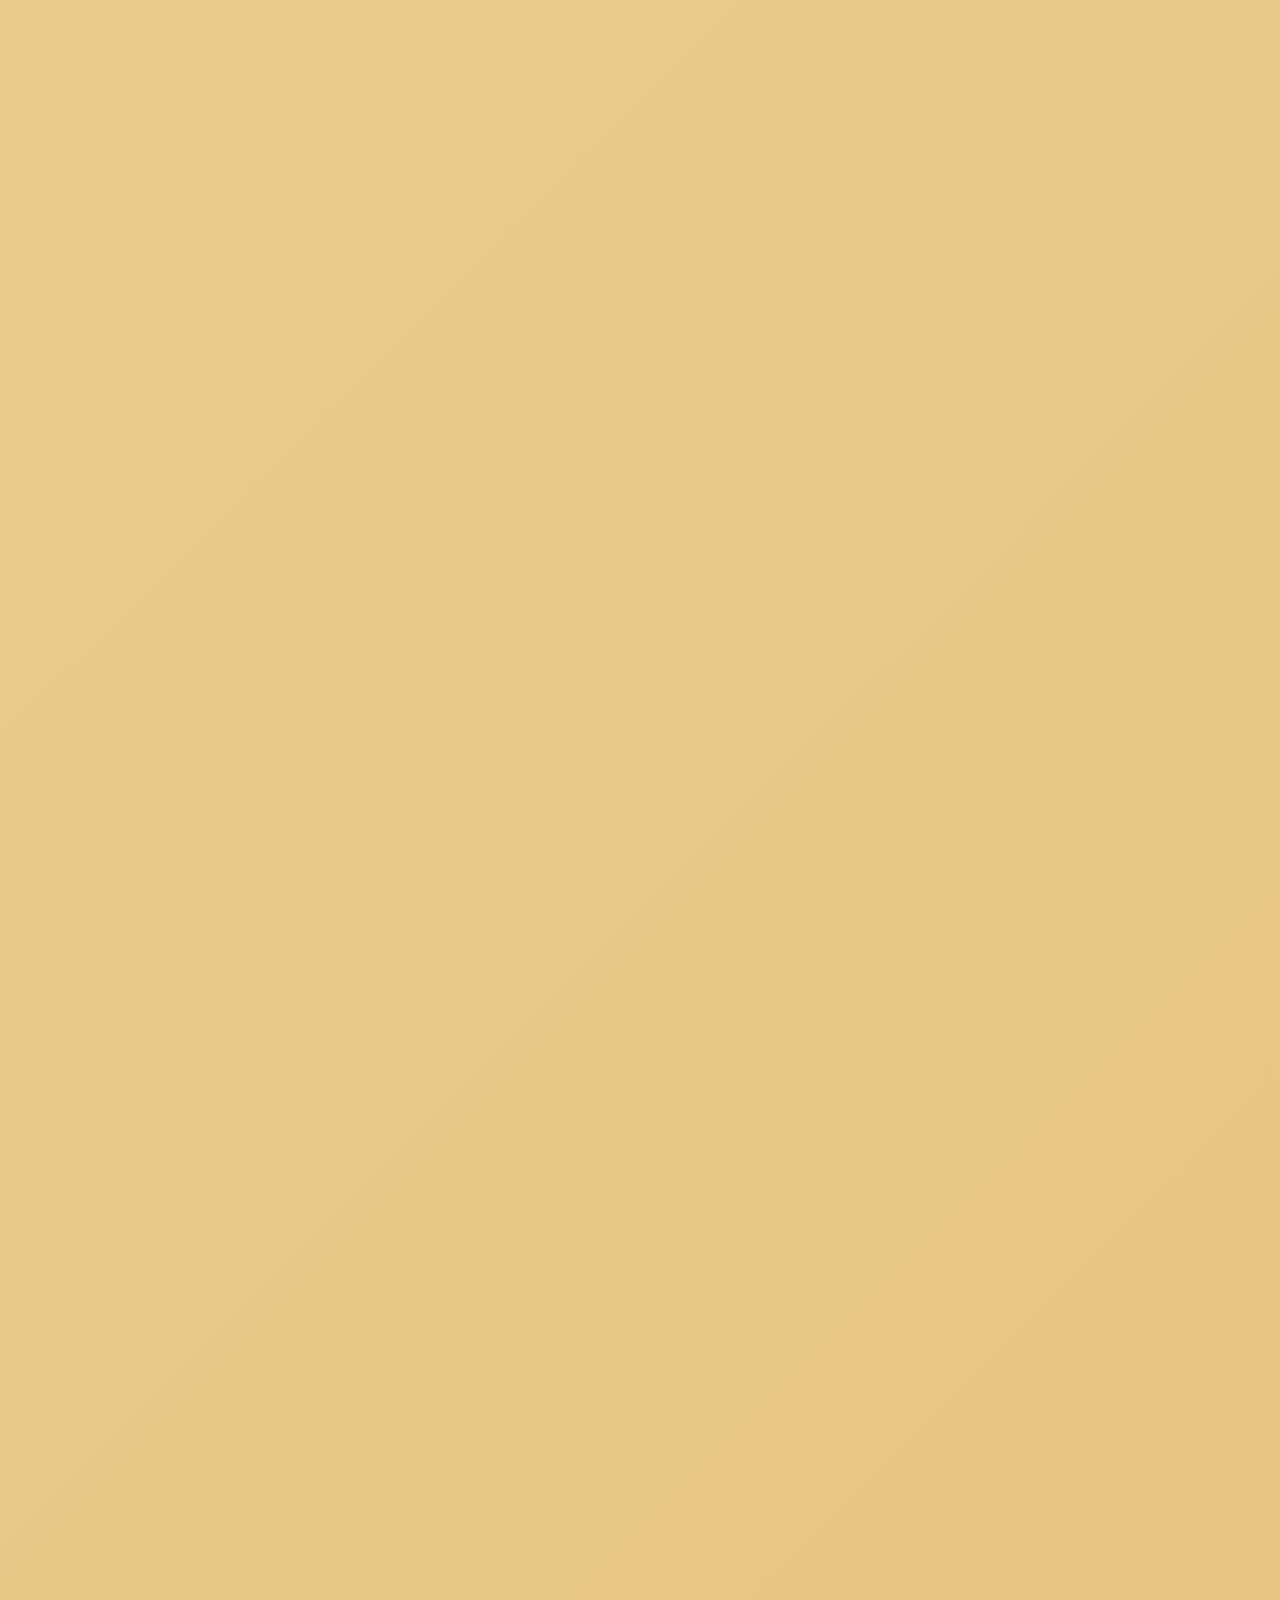
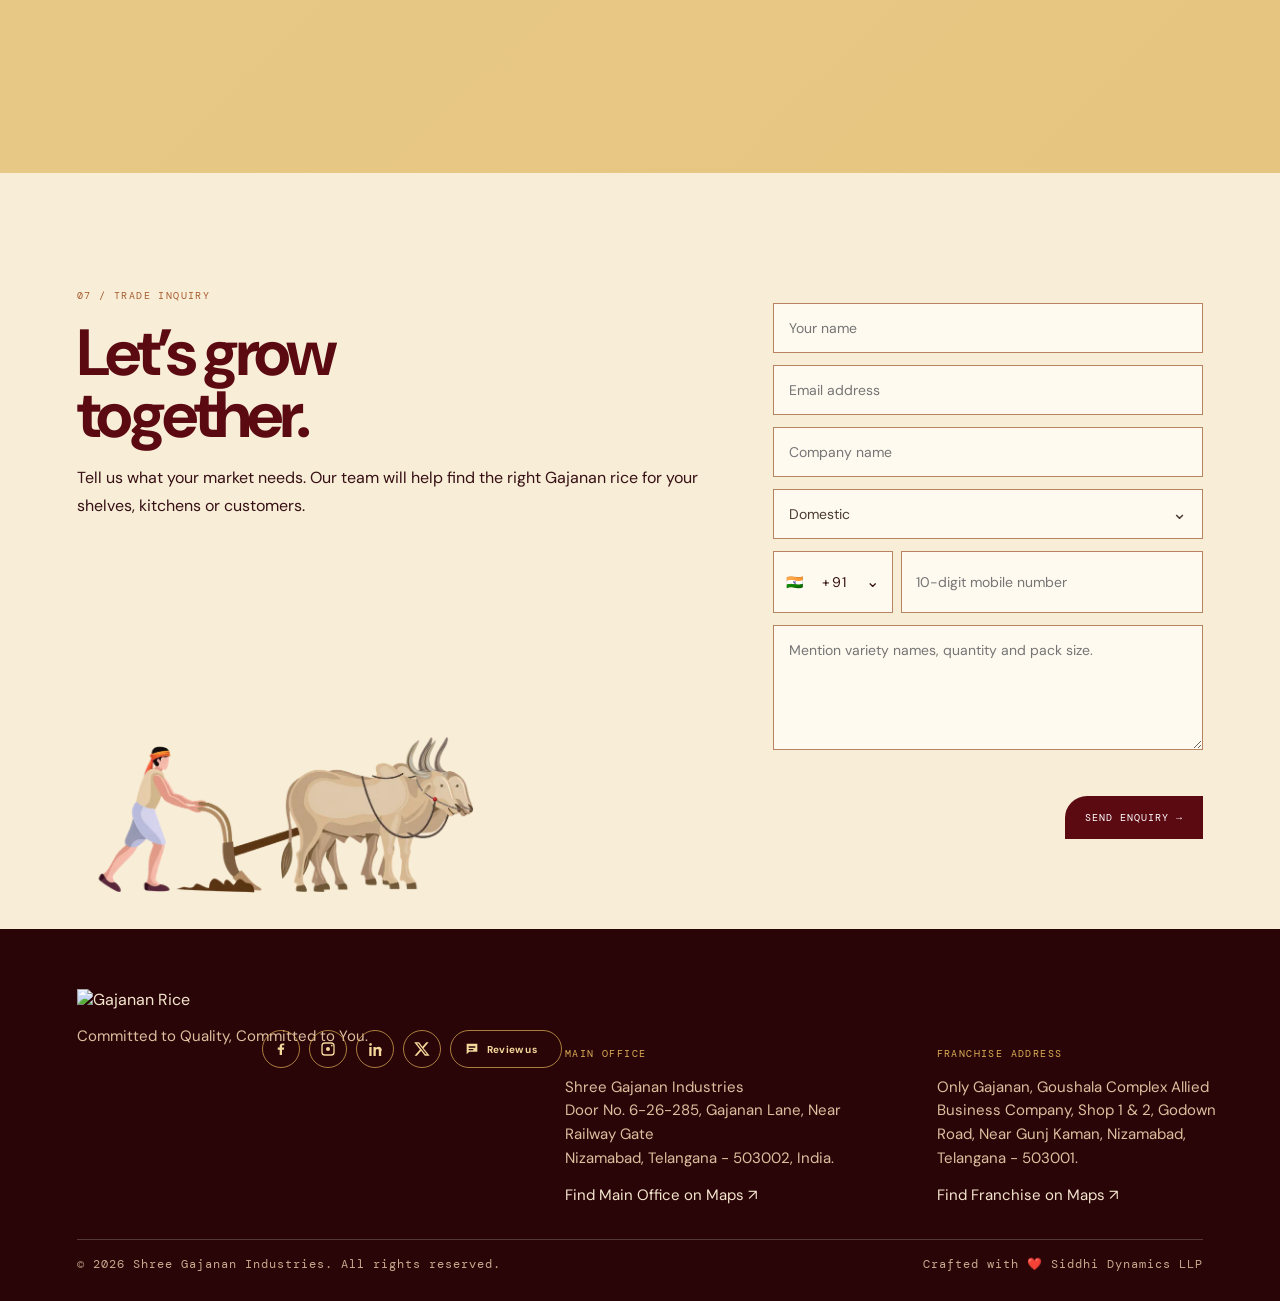
==== commit d8689521: "Refine website content and responsive layout" ====
--- a/index.html
+++ b/index.html
@@ -210,8 +210,8 @@
     <div class="ui2-product-ticker" aria-hidden="true"><div class="ui2-product-ticker-inner"><span>SONA MASOORI <b>✦</b></span><span>WADA KOLAM <b>✦</b></span><span>JEERA SAMBHA <b>✦</b></span><span>CRYSTAL SONA <b>✦</b></span><span>HMT RAW <b>✦</b></span><span>BLACK RICE <b>✦</b></span><span>RED RICE <b>✦</b></span><span>SONA MASOORI <b>✦</b></span><span>WADA KOLAM <b>✦</b></span><span>JEERA SAMBHA <b>✦</b></span><span>CRYSTAL SONA <b>✦</b></span><span>HMT RAW <b>✦</b></span><span>BLACK RICE <b>✦</b></span><span>RED RICE <b>✦</b></span></div></div>
   </header>
   <main>
-    <section class="intro ui2-section" id="story"><div><span class="section-kicker">01 / OUR STORY</span><h2>Rooted in the land.<br>Refined with care.</h2><div class="ornament">❦</div></div><div class="intro-story"><div class="intro-map-preview intro-industry-photo" role="img" aria-label="Shree Gajanan Industries manufacturing plant in Nizamabad"><img src="gajanan-industry-plant.webp" alt="Shree Gajanan Industries modern processing plant" width="1024" height="575" loading="lazy"><span>SHREE GAJANAN INDUSTRIES<small>PROCESSING &amp; STORAGE FACILITY · NIZAMABAD</small></span></div><p>Legacy from 1949 and established as a rice-processing unit in Nizamabad in 1969, Shree Gajanan Industries has grown through agrarian wisdom, precision and uncompromising integrity.</p><div class="story-links" id="story-links" aria-label="More from Gajanan"><button type="button">Blogs <span>Coming soon</span></button><button type="button">Culture <span>Coming soon</span></button><button type="button">Careers <span>Coming soon</span></button><button type="button">Women at Work <span>Coming soon</span></button></div></div></section>
-    <section class="values2 ui2-section"><div class="heritage-title"><span class="eyebrow">02 / OUR VALUES</span><h2>Made with a<br>clear <em>purpose.</em></h2><p>Our promise is simple: respect the grain, serve the customer and do the right thing at every step.</p></div><div class="value-grid"><article class="value-card"><b>01 / VISION</b><h3>Vision</h3><p>To bring the best products to you through dedication and innovation.</p></article><article class="value-card"><b>02 / MISSION</b><h3>Mission</h3><p>To innovate in the non-Basmati segment with complete commitment to customer satisfaction.</p></article><article class="value-card"><b>03 / PROMISE</b><h3>Promise</h3><p>“Right is right even if no one is doing it. Wrong is wrong even if everyone is doing it.”</p></article></div></section>
+    <section class="intro ui2-section" id="story"><div><span class="section-kicker">01 / OUR STORY</span><h2>Rooted in the land.<br>Refined with care.</h2><div class="ornament">❦</div></div><div class="intro-story"><div class="intro-map-preview intro-industry-photo" role="img" aria-label="Shree Gajanan Industries manufacturing plant in Nizamabad"><img src="gajanan-industry-plant.webp" alt="Shree Gajanan Industries modern processing plant" width="1024" height="575" loading="lazy"><span>SHREE GAJANAN INDUSTRIES<small>PROCESSING &amp; STORAGE FACILITY · NIZAMABAD</small></span></div><p>Legacy from 1949 and established as a rice-processing unit in Nizamabad in 1969, Shree Gajanan Industries has grown through agrarian wisdom, precision and uncompromising integrity.</p><div class="story-links" id="story-links" aria-label="More from Gajanan"><a href="editorial.html?page=blogs&amp;return=story-links">Blogs</a><a href="editorial.html?page=culture&amp;return=story-links">Culture</a><a href="editorial.html?page=careers&amp;return=story-links">Careers</a><a href="editorial.html?page=women&amp;return=story-links">Women at Work</a></div></div></section>
+    <section class="values2 ui2-section"><div class="heritage-title"><span class="eyebrow">02 / OUR VALUES</span><h2>Made with a<br>clear <em>purpose.</em></h2><p>Quality, trust and consistency guide every decision we make.</p></div><div class="value-grid"><article class="value-card"><b>01 / VISION</b><h3>Vision</h3><p>A legacy built on quality, trust, and consistency, with a vision to set higher standards in the rice industry and continue evolving with the changing needs of our customers.</p></article><article class="value-card"><b>02 / MISSION</b><h3>Mission</h3><p>Our mission is to uphold the quality standards we have always stood by and ensure that every product we deliver meets our customers’ needs and ensures their satisfaction.</p></article><article class="value-card"><b>03 / OUR PROMISE</b><h3>Our Promise</h3><p>“Right is right, even if no one is doing it; wrong is wrong, even if everyone is doing it.” That principle continues to guide us today. We believe in conducting business with integrity, following fair business practices, and maintaining the quality standards that our customers have trusted us with over the years. For us, quality is more than a standard—it is a responsibility reflected in every decision, every process, and every product that carries the name of Shree Gajanan Industries.</p></article></div></section>
     <section class="rice2 ui2-section" id="rice"><div class="rice-head"><div><span class="section-kicker">03 / OUR RICE</span><h2>Rice for every<br><em>table.</em></h2></div><p>Choose Domestic or Export to explore the current Gajanan catalogue, product information and available packs.</p></div><div class="rice-categories" id="products"><button class="rice-category is-selected" type="button" data-category="domestic"><span>01</span><b>Domestic</b><p>Premium HMT, Telangana Sona, Sona Masoori, Wada Kolam, Ambemore and more.</p></button><button class="rice-category" type="button" data-category="export"><span>02</span><b>Export</b><p>Sona Masoori, Brown Sona Masoori, Crystal Sona, Idly, Matta, Ponni, Ambemore and Surti Kolam.</p></button></div><div class="rice-list" aria-live="polite"></div><div class="rice-showcase"><div class="rice-showcase-heading"><div class="rice-showcase-title-group"><span class="section-kicker">04 / FEATURED GRAINS</span><h2>MADE FOR <em>REAL MEALS.</em></h2><p class="rice-showcase-subline">Every variety has a place at the table. Discover everyday staples and export-ready rice made with the same care.</p></div><div class="feature-actions" aria-label="Featured grains controls"><button type="button" class="feature-arrow feature-arrow-prev" aria-label="Previous featured grain">←</button><span class="feature-counter" aria-live="polite">01 / 31</span><button type="button" class="feature-arrow feature-arrow-next" aria-label="Next featured grain">→</button></div></div><div class="featured-grain-grid" aria-live="polite"></div><div class="featured-grain-signature" aria-label="Gajanan Industries"><span>✦</span> GAJANAN INDUSTRIES <span>✦</span></div></div></section>
     <section class="quality-proof ui2-section" id="quality"><div class="proof-heading"><span class="section-kicker">05 / STANDARDS</span><h2>QUALITY WITH<br><em>PROOF.</em></h2><p>Gajanan has earned customer trust through recognised food-safety and responsible-business systems.</p></div><div class="proof-certificates"><article><span class="proof-icon iso-icon">ISO</span><small>ISO</small><b>22000</b></article><article><span class="proof-icon fssc-icon"><svg viewBox="0 0 190 58" aria-label="FSSC 22000 logo"><g fill="none" stroke-width="5"><path d="M22 11a18 18 0 1 0 13 31" stroke="#58af89"/><path d="M30 8a19 19 0 0 1 12 34" stroke="#a4a8a1"/></g><text x="52" y="37" fill="#258a68" font-family="Arial,sans-serif" font-size="27" font-weight="700">FSSC</text><text x="121" y="37" fill="#91958f" font-family="Arial,sans-serif" font-size="26">22000</text></svg></span><small>FSSC</small><b>22000</b></article><article><span class="proof-icon organic-icon"><svg viewBox="0 0 150 106" aria-label="India Organic certification logo"><g transform="translate(9 10)"><path d="M22 30c14-19 38-29 63-24" fill="none" stroke="#73b9ea" stroke-width="8" stroke-linecap="round"/><path d="M16 41c9 23 31 38 57 39" fill="none" stroke="#f06e4c" stroke-width="8" stroke-linecap="round"/><path d="M35 62c14 15 34 22 54 17" fill="none" stroke="#f6bd45" stroke-width="7" stroke-linecap="round"/><path d="M68 66c-4-24 5-43 28-55 4 24-7 44-28 55Z" fill="#75ad45"/><path d="M68 65c-13-13-27-16-41-8 11 16 25 18 41 8Z" fill="#70aa43"/><circle cx="66" cy="40" r="8" fill="#70b8ea"/><text x="99" y="20" fill="#6daee0" font-family="Arial,sans-serif" font-size="12" font-weight="700" transform="rotate(24 99 20)">India</text><text x="97" y="36" fill="#6daee0" font-family="Arial,sans-serif" font-size="12" font-weight="700" transform="rotate(48 97 36)">Organic</text></g></svg></span><small>ORGANIC</small><b>CERTIFIED</b></article><article><span class="proof-icon sedex-icon"><svg viewBox="0 0 188 62" aria-label="SMETA logo"><text x="5" y="45" fill="#373a3d" font-family="Arial,sans-serif" font-size="45" font-weight="700">SMETA</text><circle cx="151" cy="18" r="10" fill="#65686c"/><circle cx="170" cy="31" r="11" fill="#e7275a"/><circle cx="157" cy="44" r="7" fill="#73767a"/></svg></span><small>SEDEX</small><b>SMETA</b></article><article><span class="proof-icon usfda-icon">US<br>FDA</span><small>US FDA</small><b>COMPLIANT</b></article></div></section>
     <section class="milestone-cards-section ui2-section" id="milestones">
@@ -636,7 +636,13 @@
         const updateMilestoneScroll = () => {
           frame = null;
           const range = Math.max(1, track.offsetHeight - window.innerHeight);
-          const progress = Math.min(1, Math.max(0, (window.scrollY - milestoneCardsSection.offsetTop) / range));
+          const trackTop = track.getBoundingClientRect().top + window.scrollY;
+          const progress = Math.min(1, Math.max(0, (window.scrollY - trackTop) / range));
+          const isMobile = window.matchMedia('(max-width: 760px)').matches;
+          const isMobilePinned = isMobile && window.scrollY >= trackTop && window.scrollY < trackTop + range;
+          const isMobileComplete = isMobile && window.scrollY >= trackTop + range;
+          track.classList.toggle('is-mobile-pinned', isMobilePinned);
+          track.classList.toggle('is-mobile-complete', isMobileComplete);
           const step = progress * (cards.length - 1);
           const active = Math.min(cards.length - 1, Math.floor(step));
           if (ecosystem) ecosystem.dataset.growthStage = String(Math.min(5, Math.floor(progress * 6)));
@@ -1964,7 +1970,7 @@
 .admin-portal-link{margin-left:auto;color:#f1ca7a!important;font:700 10px var(--mono)!important;letter-spacing:.12em!important;text-decoration:none!important;text-transform:uppercase!important}.admin-portal-link:hover{color:#fff3d8!important}@media(max-width:760px){.admin-portal-link{margin:10px 0 0!important;align-self:flex-start!important}}
 .footer-admin-button{display:inline-flex!important;align-items:center;gap:12px;margin-top:22px!important;padding:13px 16px!important;border:1px solid rgba(220,174,85,.8)!important;background:rgba(220,174,85,.08)!important;color:#f3d58e!important;font:700 10px var(--mono)!important;letter-spacing:.12em!important;text-decoration:none!important;text-transform:uppercase!important;transition:background .2s ease,color .2s ease,transform .2s ease}.footer-admin-button:hover{background:#dcae55!important;color:#35070d!important;transform:translateY(-2px)}.footer-admin-button span{font-size:15px;line-height:1}
 
-.story-links{display:flex;flex-wrap:wrap;gap:12px;margin-top:26px}.story-links button{display:inline-flex;align-items:center;gap:10px;border:1px solid #8e2430;background:#f8edd7;color:#5b0a12;padding:12px 15px;font:700 10px var(--mono);letter-spacing:.1em;text-transform:uppercase;cursor:pointer;transition:background-color .2s ease,border-color .2s ease,color .2s ease}.story-links button:hover,.story-links button:focus-visible{background:#ffffff;border-color:#5b0a12;color:#5b0a12}.story-links button span{color:#9b634a;font-weight:400;letter-spacing:.06em;text-transform:none}@media(max-width:760px){.story-links{margin-top:20px}.story-links button{padding:11px 13px;font-size:9px}}
+.story-links{display:flex;flex-wrap:wrap;gap:12px;margin-top:26px}.story-links button,.story-links a{display:inline-flex;align-items:center;gap:10px;border:1px solid #8e2430;background:#f8edd7;color:#5b0a12;padding:12px 15px;font:700 10px var(--mono);letter-spacing:.1em;text-transform:uppercase;text-decoration:none;cursor:pointer;transition:background-color .2s ease,border-color .2s ease,color .2s ease}.story-links button:hover,.story-links button:focus-visible,.story-links a:hover,.story-links a:focus-visible{background:#ffffff;border-color:#5b0a12;color:#5b0a12}.story-links button span,.story-links a span{color:#9b634a;font-weight:400;letter-spacing:.06em;text-transform:none}@media(max-width:760px){.story-links{margin-top:20px}.story-links button,.story-links a{padding:11px 13px;font-size:9px}}
 /* Catalogue cards: source-page artwork is cropped to the pack area; details open in a focused dialog. */
 .rice-card-link{cursor:pointer;display:flex!important;flex-direction:column;gap:0;transition:transform .25s ease,box-shadow .25s ease}
 .rice-card-link:hover,.rice-card-link:focus-visible{transform:translateY(-7px);box-shadow:10px 12px 0 rgba(91,10,18,.16);outline:2px solid #9b2836;outline-offset:3px}
@@ -2413,12 +2419,12 @@
 
 /* Final six-annotation pass: book milestones, catalogue photography, and a coherent mobile layout. */
 @media(min-width:761px){.intro>div:first-child{transform:translateY(-26px)}}
-.story-links button{position:relative;overflow:hidden;isolation:isolate;transition:color .3s ease,border-color .3s ease}.story-links button:before{content:'';position:absolute;z-index:-1;inset:0;background:#fffaf0;transform:translateY(102%);transition:transform .32s cubic-bezier(.16,1,.3,1)}.story-links button:hover,.story-links button:focus-visible{color:#5b0a12;border-color:#fffaf0}.story-links button:hover:before,.story-links button:focus-visible:before{transform:none}.story-links button:hover span,.story-links button:focus-visible span{color:#7d3d2a}
+.story-links button,.story-links a{position:relative;overflow:hidden;isolation:isolate;transition:color .3s ease,border-color .3s ease}.story-links button:before,.story-links a:before{content:'';position:absolute;z-index:-1;inset:0;background:#fffaf0;transform:translateY(102%);transition:transform .32s cubic-bezier(.16,1,.3,1)}.story-links button:hover,.story-links button:focus-visible,.story-links a:hover,.story-links a:focus-visible{color:#5b0a12;border-color:#fffaf0}.story-links button:hover:before,.story-links button:focus-visible:before,.story-links a:hover:before,.story-links a:focus-visible:before{transform:none}.story-links button:hover span,.story-links button:focus-visible span,.story-links a:hover span,.story-links a:focus-visible span{color:#7d3d2a}
 .featured-product-media{display:block!important;min-height:610px!important;height:auto!important;overflow:hidden}.featured-product-media img{display:block;width:100%;height:100%;min-height:610px;object-fit:cover;filter:none}
 
 @media(max-width:760px){
   html,body{max-width:100%;overflow-x:clip!important}.ui2-nav{height:70px!important;padding:0 16px!important}.ui2-logo img{width:94px!important}.ui2-current{font-size:8px!important;padding:8px 9px!important}.ui2-top{min-height:100svh!important}.ui2-hero{padding:26px 16px 20px!important}.ui2-hero-copy h1{font-size:clamp(42px,12vw,54px)!important}.ui2-hero-copy p{font-size:14px!important;line-height:1.55!important}.ui2-hero-bags{margin-top:18px!important}.ui2-product-ticker{margin-top:4px!important}
-  .ui2-section{padding-left:20px!important;padding-right:20px!important}.intro{padding-top:54px!important;padding-bottom:54px!important}.intro>div:first-child{transform:none}.intro h2{font-size:38px!important;line-height:1.05!important}.intro-story p{font-size:14.5px!important}.intro-industry-photo{margin-top:20px!important}.story-links{gap:8px!important}.story-links button{flex:1 1 calc(50% - 8px);justify-content:center;padding:11px 8px!important;font-size:8px!important}.story-links button span{display:none}
+  .ui2-section{padding-left:20px!important;padding-right:20px!important}.intro{padding-top:54px!important;padding-bottom:54px!important}.intro>div:first-child{transform:none}.intro h2{font-size:38px!important;line-height:1.05!important}.intro-story p{font-size:14.5px!important}.intro-industry-photo{margin-top:20px!important}.story-links{gap:8px!important}.story-links button,.story-links a{flex:1 1 calc(50% - 8px);justify-content:center;padding:11px 8px!important;font-size:8px!important}.story-links button span,.story-links a span{display:none}
 
   /* SECTION 03: OUR RICE (Clean tabs, circular scroll controls, balanced cards) */
   .rice2{background:#fbf4e8!important;padding-top:46px!important;padding-bottom:42px!important}
@@ -2951,6 +2957,8 @@
     .ui2-hero-bags{left:0!important}
     .ui2-hero-bag-card.ui2-bag-primary{margin-left:4px!important}
     .rice2{padding-bottom:92px!important}
+    .rice-scroll-controls{position:static!important;z-index:8!important;display:flex!important;width:100%!important;justify-content:flex-end!important;margin:14px 0 16px!important;padding:0!important;transform:none!important}
+    .rice-list{margin-top:0!important}
 
     .rice-list .rice-item.rice-card-link h3{margin:0 0 10px!important;letter-spacing:-.015em!important}
     .rice-list .rice-item.rice-card-link p{margin:0 0 12px!important}
@@ -2967,16 +2975,18 @@
     .proof-certificates article:nth-child(4){border-radius:32px 6px 6px 6px!important}
 
     .milestone-scroll-track{height:calc(100dvh + var(--milestone-mobile-scroll-distance,var(--milestone-scroll-distance)))!important;min-height:calc(100dvh + var(--milestone-mobile-scroll-distance,var(--milestone-scroll-distance)))!important}
-    .milestone-stack-wrap{position:sticky!important;top:0!important;height:100dvh!important;padding:42px 20px 16px!important}
+    .milestone-stack-wrap{position:sticky!important;top:0!important;display:grid!important;grid-template-rows:auto minmax(0,1fr)!important;align-items:stretch!important;height:100dvh!important;padding:42px 20px 16px!important}
+    .milestone-scroll-track.is-mobile-pinned .milestone-stack-wrap{position:fixed!important;inset:0!important;z-index:30!important}
+    .milestone-scroll-track.is-mobile-complete .milestone-stack-wrap{position:absolute!important;inset:auto 0 0!important;z-index:1!important}
     .milestone-stack-heading{grid-template-columns:1fr!important;grid-template-rows:auto auto auto!important;margin:0 0 14px!important;gap:12px!important;padding-top:20px!important;border-top:1px solid rgba(142,36,48,.38)!important}
     .milestone-stack-heading .section-kicker{grid-column:1!important;grid-row:1!important;margin:0!important}
     .milestone-stack-heading h2{grid-column:1!important;grid-row:2!important;font-size:clamp(38px,10.5vw,46px)!important;line-height:.94!important}
     .milestone-stack-heading p{grid-column:1!important;grid-row:3!important;font-size:14px!important;line-height:1.45!important}
-    .milestone-stack-layout{grid-template-rows:94px minmax(0,1fr)!important;gap:12px!important}
+    .milestone-stack-layout{height:100%!important;min-height:0!important;grid-template-rows:94px minmax(0,1fr)!important;gap:12px!important}
     .milestone-illustration-panel{height:94px!important;transform:none!important;border-radius:22px 6px 22px 6px!important}
     .milestone-illustration-panel:before{inset:7px!important;border-radius:16px 4px 16px 4px!important}
-    .milestone-year-stack{height:auto!important;min-height:0!important;align-self:stretch!important;border-radius:24px!important}
-    .milestone-card-rail{height:100%!important}
+    .milestone-year-stack{height:100%!important;min-height:0!important;align-self:stretch!important;border-radius:24px!important}
+    .milestone-card-rail{height:100%!important;min-height:0!important}
     .milestone-year-card,.milestone-year-card:nth-child(even){inset:0!important;height:100%!important;min-height:0!important;margin:0!important;padding:20px!important;border-radius:24px!important}
     .milestone-year-index{margin-bottom:18px!important;font-size:9px!important}
     .milestone-year-card time{margin-bottom:10px!important;font-size:44px!important}
@@ -2985,6 +2995,57 @@
     .contact2{padding-bottom:250px!important}
     .contact-admin-art{width:230px!important;left:18px!important;bottom:22px!important}
   }
+  /* Tested 430px refinement: reserve space for every navigation label and all four hero packs. */
+  @media(max-width:760px){
+    .ui2-nav{height:70px!important;padding:5px 8px!important;gap:4px!important}
+    .ui2-logo{min-width:58px!important;flex:0 0 58px!important}
+    .ui2-logo img{width:58px!important;max-height:50px!important}
+    .ui2-nav nav{gap:4px!important;font-size:8px!important;letter-spacing:-.015em!important}
+    .ui2-nav nav a{min-width:0!important}
+    .ui2-hero-bags{width:100%!important;left:auto!important;justify-content:center!important;gap:2px!important;flex-wrap:nowrap!important}
+    .ui2-hero-bag-card{flex:0 0 21vw!important;width:21vw!important;min-width:0!important}
+    .ui2-hero-bag-card img,.ui2-bag-2 img,.ui2-hero-bag-card.ui2-bag-primary img{width:100%!important;height:clamp(154px,39vw,178px)!important}
+    .ui2-hero-bag-card.ui2-bag-primary{margin-left:0!important}
+  }
+  /* Final mobile sizing and alignment refinements. */
+  @media(max-width:760px){
+    .milestone-stack-layout{grid-template-rows:132px 370px!important;align-content:start!important;flex:none!important}
+    .milestone-illustration-panel{height:132px!important}
+    .milestone-year-stack{height:370px!important;max-height:370px!important}
+    .milestone-year-card,.milestone-year-card:nth-child(even){height:370px!important;min-height:370px!important}
+
+    .contact2>div{transform:translateX(-8px)!important}
+    .social2{width:100%!important;justify-content:flex-end!important;gap:8px!important}
+    .social2 a{width:44px!important;height:44px!important}
+    .social2 a.review-us-link{min-width:135px!important}
+    .footer2-bottom span:first-child{white-space:nowrap!important;font-size:9.5px!important;letter-spacing:0!important}
+  }
+  /* Final mobile header, quality divider, and milestone panel refinements. */
+  .quality-proof::after{
+    content:'';
+    display:block;
+    width:100vw;
+    height:64px;
+    margin:34px calc(50% - 50vw) 0;
+    background:url('assets/quality-floral-border.jpeg') center/auto 64px repeat-x;
+  }
+  .quality-proof{padding-bottom:0!important}
+  .milestone-stack-heading p{justify-self:end!important}
+  @media(max-width:760px){
+    .rice2{padding-bottom:26px!important}
+    .milestone-stack-heading p{justify-self:start!important}
+    .ui2-nav{height:76px!important;padding:6px 10px!important;gap:6px!important}
+    .ui2-logo{min-width:70px!important;flex:0 0 70px!important}
+    .ui2-logo img{width:70px!important;max-height:60px!important}
+    .ui2-nav nav{gap:6px!important;font-size:9.5px!important;letter-spacing:0!important}
+
+    .quality-proof{margin-top:-24px!important;padding-top:34px!important;padding-bottom:0!important}
+    .quality-proof::after{width:calc(100% + 32px);height:46px;margin:42px -16px 0;background-size:auto 46px;background-repeat:repeat-x}
+    .milestone-scene{background-size:contain!important;background-color:#dce9d2!important}
+
+    .milestone-stack-layout{grid-template-rows:190px 370px!important}
+    .milestone-illustration-panel{height:190px!important}
+  }
   </style>
 </body>
 </html>
